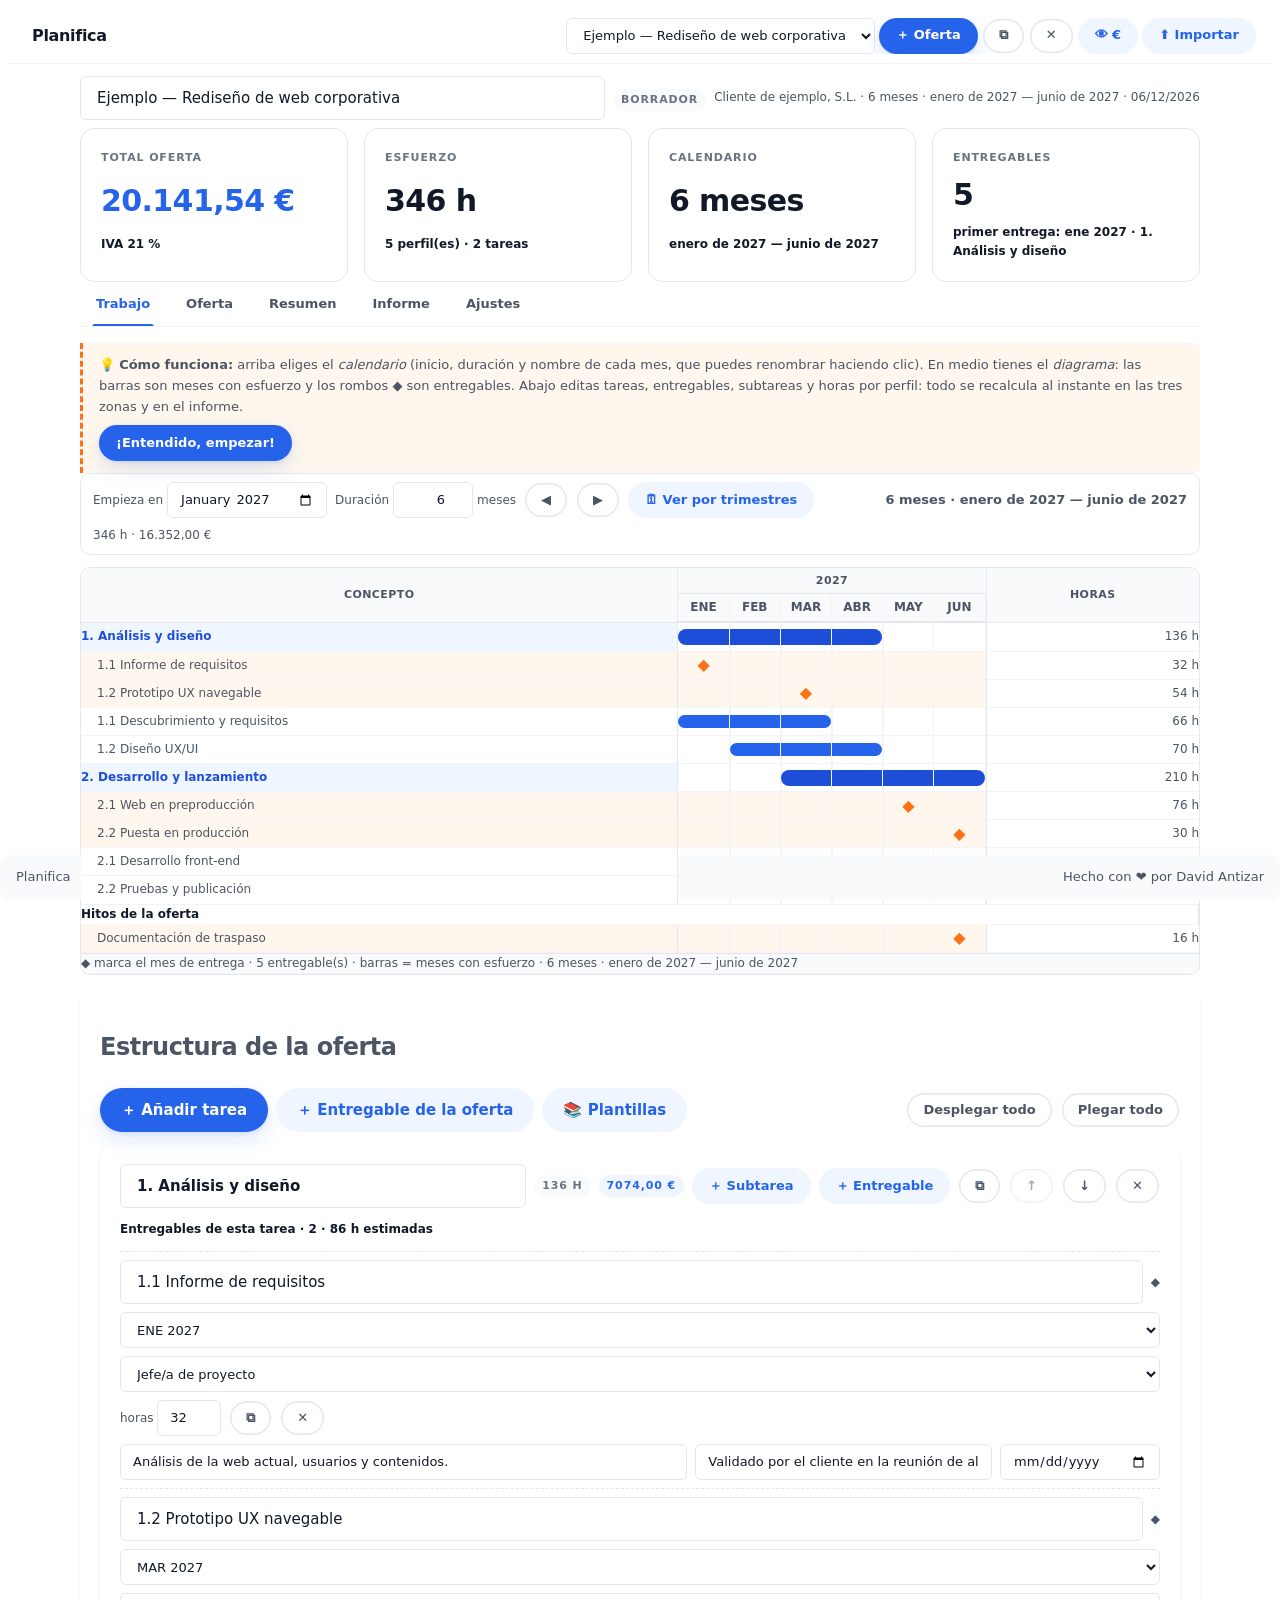
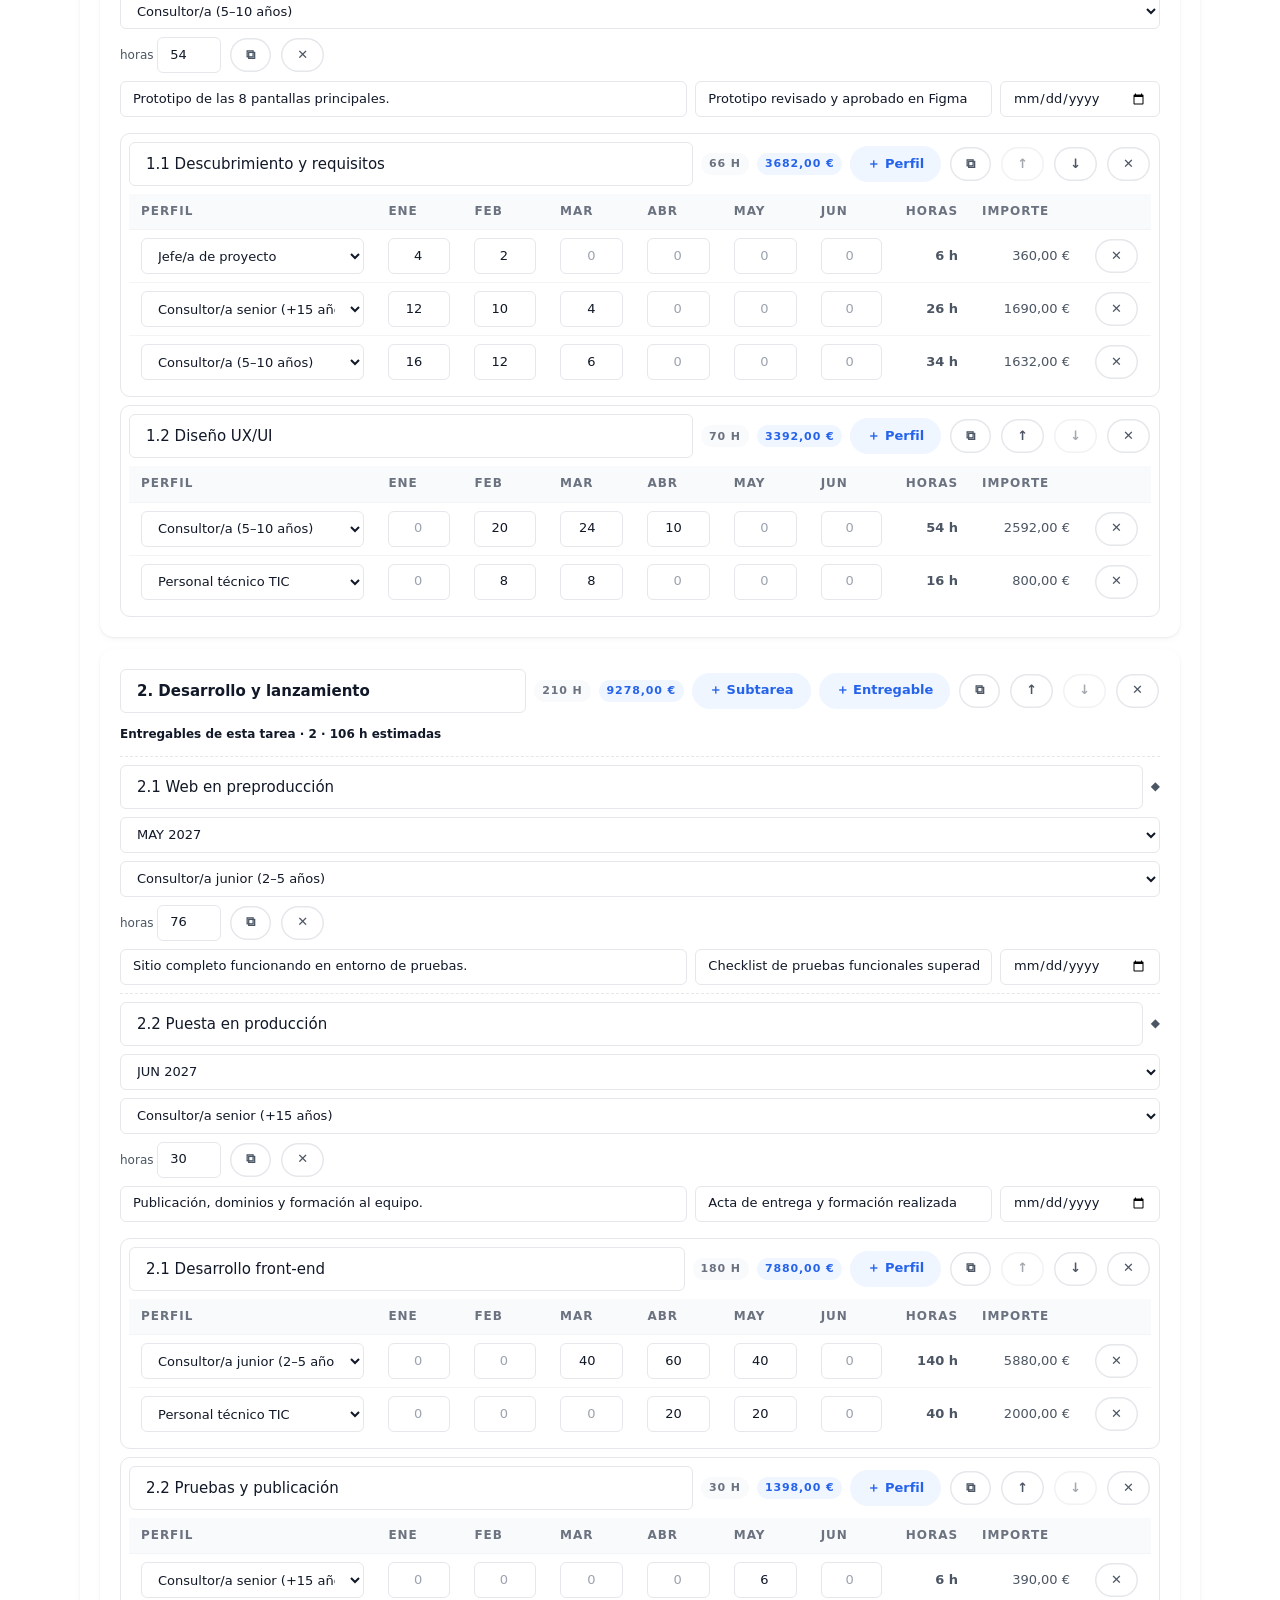
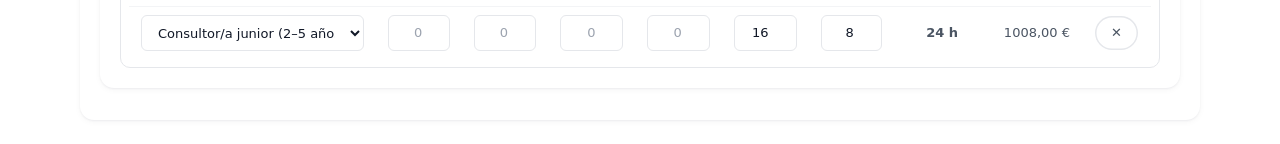
==== docs/index.html @ 35351b7c "El aviso de datos antiguos anade 'empezar de cero con el ejemplo' y el boton de importar pasa a llev" ====
<!DOCTYPE html>
<html lang="es" data-nz-theme="light">
<head>
<meta charset="utf-8">
<meta name="viewport" content="width=device-width, initial-scale=1">
<title>Planifica — Ofertas y planificación</title>
<!-- Aurora 7 v7.2.0 — packs incrustados por tools/compilar.py. App autocontenida: sin CDN, sin servidor. -->
<style>
/* ====== Aurora 7 v7.2.0 incrustado (10 packs) ====== */
/* ====== Aurora 7 v7.2.0: tokens.css ====== */
/* ============================================================
   AURORA 7 — tokens.css
   Design System Ntizar · Fuente única de verdad de tokens
   Reglas: cero gradientes, cero glass, cero IA-slop.
   Azul #2563eb primario · Naranja #f97316 acento (nunca fundidos).
   Mobile-first · Sombras multicapa sutiles · Light + Dark.
   Hecho con ❤️ por David Antizar
   ============================================================ */

:root {
  /* ---- 1. COLOR · Azul (primario) ---- */
  --nz-blue-50:  #eff6ff;
  --nz-blue-100: #dbeafe;
  --nz-blue-200: #bfdbfe;
  --nz-blue-300: #93c5fd;
  --nz-blue-400: #60a5fa;
  --nz-blue-500: #3b82f6;
  --nz-blue-600: #2563eb;   /* brand principal */
  --nz-blue-700: #1d4ed8;
  --nz-blue-800: #1e40af;
  --nz-blue-900: #1e3a8a;

  /* ---- 2. COLOR · Naranja (acento, secundario) ---- */
  --nz-orange-50:  #fff7ed;
  --nz-orange-100: #ffedd5;
  --nz-orange-200: #fed7aa;
  --nz-orange-300: #fdba74;
  --nz-orange-400: #fb923c;
  --nz-orange-500: #f97316;  /* acento principal */
  --nz-orange-600: #ea580c;
  --nz-orange-700: #c2410c;

  /* ---- 3. COLOR · Semánticos ---- */
  --nz-green-50:  #f0fdf4;
  --nz-green-100: #dcfce7;
  --nz-green-500: #22c55e;
  --nz-green-600: #16a34a;
  --nz-green-700: #15803d;
  --nz-red-50:  #fef2f2;
  --nz-red-100: #fee2e2;
  --nz-red-500: #ef4444;
  --nz-red-600: #dc2626;
  --nz-red-700: #b91c1c;
  --nz-amber-50:  #fffbeb;
  --nz-amber-100: #fef3c7;
  --nz-amber-500: #f59e0b;
  --nz-amber-600: #d97706;
  --nz-amber-700: #b45309;

  /* ---- 4. COLOR · Neutros ---- */
  --nz-gray-0:   #ffffff;
  --nz-gray-50:  #f9fafb;
  --nz-gray-100: #f3f4f6;
  --nz-gray-200: #e5e7eb;
  --nz-gray-300: #d1d5db;
  --nz-gray-400: #9ca3af;
  --nz-gray-500: #6b7280;
  --nz-gray-600: #4b5563;
  --nz-gray-700: #374151;
  --nz-gray-800: #1f2937;
  --nz-gray-900: #111827;
  --nz-gray-950: #030712;

  /* ---- 5. TOKENS TEMÁTICOS (light por defecto) ---- */
  --nz-bg:          var(--nz-gray-0);
  --nz-bg-soft:     var(--nz-gray-50);
  --nz-bg-inset:    var(--nz-gray-100);
  --nz-surface:     var(--nz-gray-0);
  --nz-surface-2:   var(--nz-gray-50);
  --nz-border:      var(--nz-gray-200);
  --nz-border-soft: var(--nz-gray-100);
  --nz-border-strong: var(--nz-gray-300);
  --nz-text:        var(--nz-gray-900);
  --nz-text-soft:   var(--nz-gray-600);
  --nz-text-mute:   var(--nz-gray-500);
  --nz-text-faint:  var(--nz-gray-400);
  --nz-text-invert: var(--nz-gray-0);
  --nz-brand:       var(--nz-blue-600);
  --nz-brand-strong: var(--nz-blue-700);
  --nz-brand-soft:  var(--nz-blue-50);
  --nz-brand-tint:  var(--nz-blue-100);
  --nz-accent:      var(--nz-orange-500);
  --nz-accent-strong: var(--nz-orange-600);
  --nz-accent-soft: var(--nz-orange-50);
  --nz-accent-tint: var(--nz-orange-100);
  --nz-success:     var(--nz-green-600);
  --nz-success-soft: var(--nz-green-50);
  --nz-success-tint: var(--nz-green-100);
  --nz-danger:      var(--nz-red-600);
  --nz-danger-soft: var(--nz-red-50);
  --nz-danger-tint: var(--nz-red-100);
  --nz-warning:     var(--nz-amber-600);
  --nz-warning-soft: var(--nz-amber-50);
  --nz-warning-tint: var(--nz-amber-100);
  --nz-info:        var(--nz-blue-600);
  --nz-info-soft:   var(--nz-blue-50);
  --nz-info-tint:   var(--nz-blue-100);
  --nz-overlay:     rgba(17, 24, 39, 0.48);

  /* ---- 6. TIPOGRAFÍA ---- */
  --nz-font: system-ui, -apple-system, "Segoe UI", Roboto, "Helvetica Neue", Arial, sans-serif;
  --nz-font-mono: ui-monospace, "Cascadia Code", "SF Mono", Consolas, monospace;
  /* Escala fluida mobile-first (clamp: móvil → escritorio) */
  --nz-text-2xs: 0.6875rem;                       /* 11px */
  --nz-text-xs:  0.75rem;                         /* 12px */
  --nz-text-sm:  0.8125rem;                       /* 13px */
  --nz-text-base: 0.9375rem;                      /* 15px */
  --nz-text-md:  1rem;                            /* 16px */
  --nz-text-lg:  1.125rem;                        /* 18px */
  --nz-text-xl:  clamp(1.25rem, 1.1rem + 0.6vw, 1.5rem);
  --nz-text-2xl: clamp(1.5rem, 1.25rem + 1vw, 1.875rem);
  --nz-text-3xl: clamp(1.875rem, 1.4rem + 1.8vw, 2.5rem);
  --nz-text-4xl: clamp(2.25rem, 1.6rem + 2.8vw, 3.25rem);
  --nz-leading-tight: 1.2;
  --nz-leading-snug: 1.375;
  --nz-leading-normal: 1.6;
  --nz-tracking-tight: -0.02em;
  --nz-tracking-caps: 0.08em;

  /* ---- 7. ESPACIO (escala 4px) ---- */
  --nz-space-0: 0;
  --nz-space-1: 0.25rem;   /* 4 */
  --nz-space-2: 0.5rem;    /* 8 */
  --nz-space-3: 0.75rem;   /* 12 */
  --nz-space-4: 1rem;      /* 16 */
  --nz-space-5: 1.25rem;   /* 20 */
  --nz-space-6: 1.5rem;    /* 24 */
  --nz-space-7: 1.75rem;   /* 28 */
  --nz-space-8: 2rem;      /* 32 */
  --nz-space-9: 2.25rem;   /* 36 */
  --nz-space-10: 2.5rem;   /* 40 */
  --nz-space-12: 3rem;     /* 48 */
  --nz-space-16: 4rem;     /* 64 */
  --nz-space-20: 5rem;     /* 80 */
  --nz-gutter: var(--nz-space-4);                    /* gutter móvil */
  --nz-container-max: 72rem;                         /* 1152px */
  --nz-container-narrow: 44rem;                      /* 704px, prose */

  /* ---- 8. RADIOS Y BORDES ---- */
  --nz-radius-xs: 4px;
  --nz-radius-sm: 6px;
  --nz-radius-md: 10px;
  --nz-radius-lg: 14px;
  --nz-radius-xl: 20px;
  --nz-radius-full: 999px;
  --nz-border-w: 1px;
  --nz-border-w-strong: 1.5px;

  /* ---- 9. SOMBRAS (multicapa sutiles, sin bordes duros) ---- */
  --nz-shadow-xs: 0 1px 2px rgba(17, 24, 39, 0.05);
  --nz-shadow-sm: 0 1px 2px rgba(17, 24, 39, 0.05), 0 2px 6px rgba(17, 24, 39, 0.04);
  --nz-shadow-md: 0 2px 4px rgba(17, 24, 39, 0.04), 0 6px 16px rgba(17, 24, 39, 0.07);
  --nz-shadow-lg: 0 4px 8px rgba(17, 24, 39, 0.04), 0 14px 32px rgba(17, 24, 39, 0.10);
  --nz-shadow-xl: 0 8px 16px rgba(17, 24, 39, 0.06), 0 24px 56px rgba(17, 24, 39, 0.14);
  --nz-shadow-brand: 0 2px 4px rgba(37, 99, 235, 0.10), 0 8px 20px rgba(37, 99, 235, 0.14);
  --nz-shadow-accent: 0 2px 4px rgba(249, 115, 22, 0.10), 0 8px 20px rgba(249, 115, 22, 0.14);

  /* ---- 10. Z-INDEX ---- */
  --nz-z-base: 0;
  --nz-z-raised: 10;
  --nz-z-sticky: 100;
  --nz-z-header: 200;
  --nz-z-drawer: 300;
  --nz-z-modal: 400;
  --nz-z-popover: 500;
  --nz-z-toast: 600;
  --nz-z-tooltip: 700;

  /* ---- 11. MOVIMIENTO (ui-animation-taste) ---- */
  --nz-dur-fast: 120ms;
  --nz-dur-base: 180ms;
  --nz-dur-slow: 260ms;
  --nz-ease-out: cubic-bezier(0.16, 1, 0.3, 1);   /* expo-out: entradas */
  --nz-ease-in:  cubic-bezier(0.7, 0, 0.84, 0);   /* salidas, más cortas */
  --nz-ease-soft: cubic-bezier(0.33, 1, 0.68, 1);

  /* ---- 12. FOCUS ---- */
  --nz-focus-ring: 0 0 0 3px var(--nz-blue-200);
  --nz-focus-ring-accent: 0 0 0 3px var(--nz-orange-200);
}

/* ---- TEMA OSCURO (opt-in vía data-nz-theme="dark") ---- */
[data-nz-theme="dark"] {
  --nz-bg:          #0b1220;
  --nz-bg-soft:     #0f172a;
  --nz-bg-inset:    #1e293b;
  --nz-surface:     #101a2e;
  --nz-surface-2:   #16223a;
  --nz-border:      #24334d;
  --nz-border-soft: #1c2940;
  --nz-border-strong: #33456a;
  --nz-text:        #f1f5f9;
  --nz-text-soft:   #a9b8cd;
  --nz-text-mute:   #7d8fa9;
  --nz-text-faint:  #5b6b85;
  --nz-text-invert: #0b1220;
  --nz-brand:       #4f8ef7;
  --nz-brand-strong: #6ba3ff;
  --nz-brand-soft:  rgba(79, 142, 247, 0.12);
  --nz-brand-tint:  rgba(79, 142, 247, 0.22);
  --nz-accent:      #fb923c;
  --nz-accent-strong: #fdba74;
  --nz-accent-soft: rgba(251, 146, 60, 0.12);
  --nz-accent-tint: rgba(251, 146, 60, 0.22);
  --nz-success:     #4ade80;
  --nz-success-soft: rgba(34, 197, 94, 0.14);
  --nz-success-tint: rgba(34, 197, 94, 0.24);
  --nz-danger:      #f87171;
  --nz-danger-soft: rgba(239, 68, 68, 0.14);
  --nz-danger-tint: rgba(239, 68, 68, 0.24);
  --nz-warning:     #fbbf24;
  --nz-warning-soft: rgba(245, 158, 11, 0.14);
  --nz-warning-tint: rgba(245, 158, 11, 0.24);
  --nz-info:        #4f8ef7;
  --nz-info-soft:   rgba(79, 142, 247, 0.12);
  --nz-info-tint:   rgba(79, 142, 247, 0.22);
  --nz-overlay:     rgba(3, 7, 18, 0.62);
  --nz-shadow-xs: 0 1px 2px rgba(0, 0, 0, 0.35);
  --nz-shadow-sm: 0 1px 2px rgba(0, 0, 0, 0.35), 0 2px 6px rgba(0, 0, 0, 0.30);
  --nz-shadow-md: 0 2px 4px rgba(0, 0, 0, 0.30), 0 6px 16px rgba(0, 0, 0, 0.38);
  --nz-shadow-lg: 0 4px 8px rgba(0, 0, 0, 0.30), 0 14px 32px rgba(0, 0, 0, 0.45);
  --nz-shadow-xl: 0 8px 16px rgba(0, 0, 0, 0.35), 0 24px 56px rgba(0, 0, 0, 0.55);
  --nz-shadow-brand: 0 2px 4px rgba(0, 0, 0, 0.30), 0 8px 20px rgba(79, 142, 247, 0.20);
  --nz-shadow-accent: 0 2px 4px rgba(0, 0, 0, 0.30), 0 8px 20px rgba(251, 146, 60, 0.20);
  --nz-focus-ring: 0 0 0 3px rgba(79, 142, 247, 0.45);
  --nz-focus-ring-accent: 0 0 0 3px rgba(251, 146, 60, 0.45);
}

/* ---- Base compartida ---- */
.nz, [data-nz-theme] {
  font-family: var(--nz-font);
  color: var(--nz-text);
  background: var(--nz-bg);
  line-height: var(--nz-leading-normal);
  font-size: var(--nz-text-md);
  -webkit-font-smoothing: antialiased;
  text-rendering: optimizeLegibility;
}

.nz *, [data-nz-theme] * { box-sizing: border-box; }

.nz :focus-visible, [data-nz-theme] :focus-visible {
  outline: none;
  box-shadow: var(--nz-focus-ring);
  border-radius: var(--nz-radius-sm);
}

/* Movimiento reducido: congelar, no ralentizar */
@media (prefers-reduced-motion: reduce) {
  .nz *, [data-nz-theme] * {
    animation-duration: 0.01ms !important;
    animation-iteration-count: 1 !important;
    transition-duration: 0.01ms !important;
  }
}

/* ---- Breakpoints oficiales (mobile-first, usar min-width):
   base  ≤ 639px   1 columna
   sm    ≥ 640px   2 columnas
   md    ≥ 960px   3 columnas / sidebar
   lg    ≥ 1200px  layout completo
---- */

/* ====== Aurora 7 v7.2.0: packs/p1-layout.css ====== */
/* ============================================================
   AURORA 7 — p1-layout.css · Categoría 1 · Layout y estructura (167 objetos)
   Contenedores, rejillas, spans, pilas, landmarks, sticky, bleed,
   regiones de página y helpers de flujo. Demostrado en specs/01.json (48 demos).
   Mobile-first (base 1 columna → 640 → 960 → 1200). Todo con tokens.
   Cero gradientes, cero glass. Táctil 44px. Hecho con ❤️ por David Antizar
   ============================================================ */

/* ---- 01 Viewport / contenedor raíz ---- */
.nz-root { min-height: 100dvh; display: flex; flex-direction: column; }

/* ---- 02 Contenedor de página ---- */
.nz-container { width: 100%; max-width: var(--nz-container-max); margin-inline: auto; padding-inline: var(--nz-gutter); }
.nz-container--fluid { max-width: none; }
.nz-container--fixed { max-width: 60rem; }
.nz-container--wide { max-width: 84rem; }
.nz-container--narrow { max-width: var(--nz-container-narrow); }

/* ---- 03 Grid de 12 columnas ---- */
.nz-grid-12 { display: grid; grid-template-columns: repeat(4, 1fr); gap: var(--nz-space-4); }

/* ---- 04 Grid CSS auto-fit ---- */
.nz-grid-auto { display: grid; grid-template-columns: repeat(auto-fit, minmax(240px, 1fr)); gap: var(--nz-space-4); }

/* ---- 05 Spans de rejilla (1..12) — escalan con el número de columnas ---- */
.nz-span-1 { grid-column: span 1; } .nz-span-2 { grid-column: span 2; } .nz-span-3 { grid-column: span 3; } .nz-span-4 { grid-column: span 4; }
.nz-span-5, .nz-span-6, .nz-span-7, .nz-span-8, .nz-span-9, .nz-span-10, .nz-span-11, .nz-span-12 { grid-column: span 4; }
@media (min-width: 640px) {
  .nz-span-5 { grid-column: span 5; } .nz-span-6 { grid-column: span 6; } .nz-span-7 { grid-column: span 7; } .nz-span-8 { grid-column: span 8; }
  .nz-span-9, .nz-span-10, .nz-span-11, .nz-span-12 { grid-column: span 8; }
}
@media (min-width: 960px) {
  .nz-span-5 { grid-column: span 5; } .nz-span-6 { grid-column: span 6; } .nz-span-7 { grid-column: span 7; } .nz-span-8 { grid-column: span 8; }
  .nz-span-9 { grid-column: span 9; } .nz-span-10 { grid-column: span 10; } .nz-span-11 { grid-column: span 11; } .nz-span-12 { grid-column: span 12; }
}

/* ---- 06 Sistema de filas (con columnas por breakpoint) ---- */
.nz-row { display: flex; flex-wrap: wrap; gap: var(--nz-space-4); }
.nz-row > * { flex: 1 1 100%; min-width: 0; }
.nz-row--compact { gap: var(--nz-space-2); }
.nz-row--spacious { gap: var(--nz-space-6); }
.nz-row--2 > * { flex: 1 1 100%; }
.nz-row--3 > * { flex: 1 1 100%; }
.nz-row--4 > * { flex: 1 1 100%; }
@media (min-width: 640px) {
  .nz-row > * { flex: 1 1 calc(50% - var(--nz-space-4)); }
  .nz-row--2 > * { flex: 1 1 calc(50% - var(--nz-space-2)); }
  .nz-row--3 > * { flex: 1 1 calc(50% - var(--nz-space-4)); }
  .nz-row--4 > * { flex: 1 1 calc(50% - var(--nz-space-4)); }
}
@media (min-width: 960px) {
  .nz-row--3 > * { flex: 1 1 calc(33.333% - var(--nz-space-4)); }
  .nz-row--4 > * { flex: 1 1 calc(25% - var(--nz-space-3)); }
}

/* ---- 07 Sistema de columnas ---- */
.nz-col { display: flex; flex-direction: column; gap: var(--nz-space-4); min-width: 0; }

/* ---- 08 Stack vertical ---- */
.nz-stack { display: flex; flex-direction: column; gap: var(--nz-space-4); }
.nz-stack--2xs { gap: var(--nz-space-0); } .nz-stack--xs { gap: var(--nz-space-1); }
.nz-stack--sm { gap: var(--nz-space-2); }
.nz-stack--lg { gap: var(--nz-space-6); } .nz-stack--xl { gap: var(--nz-space-8); }

/* ---- 09 Stack horizontal (reparto y alineación) ---- */
.nz-hstack { display: flex; align-items: center; gap: var(--nz-space-3); flex-wrap: wrap; }
.nz-hstack--compact { gap: var(--nz-space-2); }
.nz-hstack--spacious { gap: var(--nz-space-6); }
.nz-hstack--center { justify-content: center; }
.nz-hstack--between { justify-content: space-between; }
.nz-hstack--end { justify-content: flex-end; }
.nz-hstack--nowrap { flex-wrap: nowrap; }
.nz-hstack--top { align-items: flex-start; }
.nz-hstack--bottom { align-items: flex-end; }

/* ---- 10 Cluster / grupo de ítems ---- */
.nz-cluster { display: flex; flex-wrap: wrap; align-items: center; justify-content: flex-start; gap: var(--nz-space-2) var(--nz-space-3); }
.nz-cluster--compact { gap: var(--nz-space-1) var(--nz-space-2); }
.nz-cluster--spacious { gap: var(--nz-space-4) var(--nz-space-6); }
.nz-cluster--center { justify-content: center; }
.nz-cluster--between { justify-content: space-between; }
.nz-cluster--end { justify-content: flex-end; }
.nz-cluster--nowrap { flex-wrap: nowrap; overflow-x: auto; }

/* ---- 11 Split layout (repartos) ---- */
.nz-split { display: grid; gap: var(--nz-space-6); grid-template-columns: 1fr; }
.nz-split--2-1 { grid-template-columns: 1fr; }
.nz-split--3-2 { grid-template-columns: 1fr; }
.nz-split--40-60 { grid-template-columns: 1fr; }
.nz-split--60-40 { grid-template-columns: 1fr; }
@media (min-width: 640px) { .nz-split--40-60 { grid-template-columns: 4fr 6fr; } .nz-split--60-40 { grid-template-columns: 6fr 4fr; } }
@media (min-width: 960px) {
  .nz-split { grid-template-columns: 1fr 1fr; align-items: start; }
  .nz-split--2-1 { grid-template-columns: 2fr 1fr; }
  .nz-split--3-2 { grid-template-columns: 3fr 2fr; }
  .nz-split--40-60 { grid-template-columns: 4fr 6fr; }
  .nz-split--60-40 { grid-template-columns: 6fr 4fr; }
}

/* ---- 12 Sidebar + contenido ---- */
.nz-with-sidebar { display: grid; gap: var(--nz-space-6); grid-template-columns: 1fr; }
.nz-with-sidebar > * { min-width: 0; }
.nz-with-sidebar--right { grid-template-columns: 1fr; }
.nz-with-sidebar--wide { grid-template-columns: 1fr; }
@media (min-width: 960px) {
  .nz-with-sidebar { grid-template-columns: 15rem minmax(0, 1fr); }
  .nz-with-sidebar--right { grid-template-columns: minmax(0, 1fr) 15rem; }
  .nz-with-sidebar--wide { grid-template-columns: 20rem minmax(0, 1fr); }
  .nz-with-sidebar--right > :last-child { grid-column: 1; grid-row: 1; }
  .nz-with-sidebar--right > :first-child { grid-column: 2; grid-row: 1; }
}

/* ---- 13 Layout de tres columnas ---- */
.nz-thirds { display: grid; gap: var(--nz-space-4); grid-template-columns: 1fr; }
.nz-thirds--compact { gap: var(--nz-space-2); }
.nz-thirds--spacious { gap: var(--nz-space-6); }
@media (min-width: 640px) { .nz-thirds { grid-template-columns: repeat(2, 1fr); } }
@media (min-width: 960px) { .nz-thirds { grid-template-columns: repeat(3, 1fr); } }

/* ---- 14 Header / cabecera ---- */
.nz-header { display: flex; align-items: center; justify-content: space-between; gap: var(--nz-space-3); padding: var(--nz-space-3) var(--nz-gutter); background: var(--nz-surface); border-bottom: var(--nz-border-w) solid var(--nz-border-soft); }
.nz-header--compact { padding-block: var(--nz-space-1); min-height: 44px; }
.nz-header--tall { padding-block: var(--nz-space-6); }
.nz-header--bordered { border-bottom: var(--nz-border-w-strong) solid var(--nz-border-strong); }

/* ---- 15 Main / contenido principal ---- */
.nz-main { flex: 1 0 auto; padding-block: var(--nz-space-6); }
.nz-main--flush { padding-block: 0; }
.nz-main--narrow { max-width: var(--nz-container-narrow); margin-inline: auto; }
.nz-main--wide { max-width: var(--nz-container-max); margin-inline: auto; }

/* ---- 16 Footer ---- */
.nz-footer { padding: var(--nz-space-8) var(--nz-gutter); background: var(--nz-bg-soft); border-top: var(--nz-border-w) solid var(--nz-border-soft); color: var(--nz-text-soft); font-size: var(--nz-text-sm); }
.nz-footer--compact { padding-block: var(--nz-space-3); }
.nz-footer--brand { background: var(--nz-brand-soft); color: var(--nz-text); border-top-color: var(--nz-brand-tint); }

/* ---- 17 Landmarks ---- */
.nz-nav-landmark { display: block; }
.nz-aside { display: block; }
.nz-section { padding-block: var(--nz-space-10); }
.nz-section--compact { padding-block: var(--nz-space-4); }
.nz-section--spacious { padding-block: var(--nz-space-16); }
.nz-section--bordered { border-block: var(--nz-border-w) solid var(--nz-border-soft); }
.nz-article { background: var(--nz-surface); border-radius: var(--nz-radius-lg); padding: var(--nz-space-5); box-shadow: var(--nz-shadow-sm); }
.nz-article--flush { padding: 0; }
.nz-article--bordered { border: var(--nz-border-w) solid var(--nz-border-soft); box-shadow: none; }
.nz-article--interactive { cursor: pointer; transition: transform var(--nz-dur-base) var(--nz-ease-out), box-shadow var(--nz-dur-base) var(--nz-ease-out); }
.nz-article--interactive:hover { transform: translateY(-3px); box-shadow: var(--nz-shadow-lg); }

/* ---- 18 App shell con filas auto/1fr/auto ---- */
.nz-appshell { display: grid; grid-template-rows: auto 1fr auto; min-height: 100dvh; }

/* ---- 19 Sticky de página ---- */
.nz-header--sticky { position: sticky; top: 0; z-index: var(--nz-z-header); }
.nz-footer--sticky { position: sticky; bottom: 0; z-index: var(--nz-z-header); }
.nz-sidebar--sticky { position: sticky; top: var(--nz-space-6); align-self: start; max-height: calc(100dvh - var(--nz-space-12)); overflow-y: auto; }
.nz-sticky-top { position: sticky; top: 0; z-index: var(--nz-z-sticky); }
.nz-sticky-bottom { position: sticky; bottom: 0; z-index: var(--nz-z-sticky); }

/* ---- 20 Spacer ---- */
.nz-spacer { flex: 1 1 auto; }
.nz-spacer--fixed { height: var(--nz-space-8); flex: none; }
.nz-spacer--sm { height: var(--nz-space-4); flex: none; }
.nz-spacer--lg { height: var(--nz-space-12); flex: none; }

/* ---- 21 Divisores ---- */
.nz-divider { border: 0; border-top: var(--nz-border-w) solid var(--nz-border); margin: var(--nz-space-4) 0; }
.nz-divider--v { align-self: stretch; width: 1px; border: 0; border-left: var(--nz-border-w) solid var(--nz-border); margin: 0; background: none; }
.nz-divider--dashed { border-top-style: dashed; }
.nz-divider--dotted { border-top-style: dotted; }
.nz-divider--label { display: flex; align-items: center; gap: var(--nz-space-3); border: 0; color: var(--nz-text-mute); font-size: var(--nz-text-2xs); font-weight: 700; letter-spacing: var(--nz-tracking-caps); text-transform: uppercase; }
.nz-divider--label::before, .nz-divider--label::after { content: ""; flex: 1 1 auto; height: 1px; background: var(--nz-border); }

/* ---- 22 Bleed / contenido a borde ---- */
.nz-bleed { margin-inline: calc(var(--nz-gutter) * -1); }
.nz-bleed--left { margin-inline-start: calc(var(--nz-gutter) * -1); margin-inline-end: 0; }
.nz-bleed--right { margin-inline-start: 0; margin-inline-end: calc(var(--nz-gutter) * -1); }
.nz-bleed--full { width: 100vw; max-width: 100vw; margin-inline: calc(50% - 50vw); }

/* ---- 23 Aspect-ratio box ---- */
.nz-aspect { position: relative; }
.nz-aspect > * { position: absolute; inset: 0; width: 100%; height: 100%; object-fit: cover; }
.nz-aspect--1x1 { aspect-ratio: 1 / 1; } .nz-aspect--4x3 { aspect-ratio: 4 / 3; }
.nz-aspect--3x4 { aspect-ratio: 3 / 4; } .nz-aspect--16x9 { aspect-ratio: 16 / 9; }
.nz-aspect--9x16 { aspect-ratio: 9 / 16; } .nz-aspect--21x9 { aspect-ratio: 21 / 9; }
.nz-aspect--2x1 { aspect-ratio: 2 / 1; }

/* ---- 24 Masonry ---- */
.nz-masonry { columns: 1; column-gap: var(--nz-space-4); }
.nz-masonry > * { break-inside: avoid; margin-bottom: var(--nz-space-4); }
.nz-masonry--2 { columns: 1; }
.nz-masonry--4 { columns: 1; }
@media (min-width: 640px) { .nz-masonry { columns: 2; } .nz-masonry--2 { columns: 2; } .nz-masonry--4 { columns: 2; } }
@media (min-width: 960px) { .nz-masonry { columns: 3; } .nz-masonry--4 { columns: 4; } }

/* ---- 25 Bento grid ---- */
.nz-bento { display: grid; gap: var(--nz-space-4); grid-template-columns: repeat(2, 1fr); }
.nz-bento > .nz-bento__wide { grid-column: span 2; }
.nz-bento > .nz-bento__tall { grid-row: span 2; }
@media (min-width: 960px) { .nz-bento { grid-template-columns: repeat(4, 1fr); } .nz-bento > .nz-bento__wide { grid-column: span 2; } }

/* ---- 26 Dashboard grid ---- */
.nz-dash-grid { display: grid; gap: var(--nz-space-4); grid-template-columns: 1fr; }
.nz-dash-grid--2 { grid-template-columns: 1fr; }
.nz-dash-grid--4 { grid-template-columns: 1fr; }
.nz-dash-grid--sidebar { grid-template-columns: 1fr; }
@media (min-width: 640px) {
  .nz-dash-grid--2 { grid-template-columns: repeat(2, 1fr); }
  .nz-dash-grid--4 { grid-template-columns: repeat(2, 1fr); }
}
@media (min-width: 960px) {
  .nz-dash-grid { grid-template-columns: repeat(3, 1fr); }
  .nz-dash-grid--4 { grid-template-columns: repeat(4, 1fr); }
  .nz-dash-grid--sidebar { grid-template-columns: 18rem minmax(0, 1fr); }
}

/* ---- 27 Holy grail layout ---- */
.nz-holy { display: grid; min-height: 100dvh; gap: var(--nz-space-4); grid-template-areas: "header" "main" "footer"; grid-template-rows: auto 1fr auto; }
.nz-holy__header { grid-area: header; } .nz-holy__main { grid-area: main; } .nz-holy__footer { grid-area: footer; }
@media (min-width: 960px) {
  .nz-holy { grid-template-areas: "nav header aside" "nav main aside" "nav footer footer"; grid-template-columns: 14rem minmax(0, 1fr) 12rem; }
  .nz-holy__nav { grid-area: nav; } .nz-holy__aside { grid-area: aside; }
  .nz-holy--aside-left { grid-template-areas: "aside header nav" "aside main nav" "aside footer nav"; grid-template-columns: 12rem minmax(0, 1fr) 14rem; }
}

/* ---- 28 Split pane redimensionable ---- */
.nz-splitpane { display: grid; grid-template-columns: 1fr; min-height: 12rem; }
.nz-splitpane__panel { min-width: 0; min-height: 0; overflow: auto; }
@media (min-width: 960px) {
  .nz-splitpane { grid-template-columns: minmax(10rem, 30%) 6px 1fr; }
  .nz-splitpane__grip { cursor: col-resize; background: var(--nz-border-soft); border-radius: var(--nz-radius-full); }
  .nz-splitpane__grip:hover { background: var(--nz-brand-tint); }
  .nz-splitpane--vertical { grid-template-columns: 1fr; grid-template-rows: minmax(0, 1fr) 6px minmax(0, 1fr); }
  .nz-splitpane--vertical .nz-splitpane__grip { cursor: row-resize; }
}

/* ---- 29 Panel colapsable ---- */
.nz-collapsible[hidden] { display: none; }
.nz-collapsible { padding: var(--nz-space-4); background: var(--nz-surface-2); border-radius: var(--nz-radius-md); }

/* ---- 30 Drawer layout ---- */
.nz-drawer-layout { display: grid; grid-template-columns: 1fr; min-height: 100dvh; }
@media (min-width: 960px) {
  .nz-drawer-layout { grid-template-columns: 16rem 1fr; }
  .nz-drawer-layout__drawer { position: sticky; top: 0; height: 100dvh; }
  .nz-drawer-layout--right { grid-template-columns: minmax(0, 1fr) 16rem; }
  .nz-drawer-layout--right .nz-drawer-layout__drawer { grid-column: 2; grid-row: 1; }
}

/* ---- 31 Overlay scrim ---- */
.nz-scrim { position: fixed; inset: 0; background: var(--nz-overlay); z-index: var(--nz-z-drawer); opacity: 0; transition: opacity var(--nz-dur-base) var(--nz-ease-out); pointer-events: none; }
.nz-scrim.is-open { opacity: 1; pointer-events: auto; }
.nz-scrim--soft.is-open { opacity: .4; }
.nz-scrim--strong.is-open { opacity: .9; }

/* ---- 32 Flujo: overflow con scroll ---- */
.nz-overflow-x { overflow-x: auto; overscroll-behavior-x: contain; }
.nz-overflow-y { overflow-y: auto; overscroll-behavior-y: contain; }

/* ---- 33 Centrado de caja ---- */
.nz-center-xy { display: flex; align-items: center; justify-content: center; }
.nz-center-x { display: flex; justify-content: center; }
.nz-center-y { display: flex; align-items: center; }

/* ---- 34 Visibilidad por dispositivo ----
   Estos cuatro helpers llevan [class] a propósito: sube la especificidad a (0,2,0)
   para ganar a cualquier componente que fije su propio display — p. ej.
   .nz-navbar__links { display: flex } en p2-navigation.css. Sin ese [class] la
   utilidad perdía (misma especificidad, ganaba el pack cargado después) y el
   menú móvil se veía roto en cualquier web que la usara. Mismo truco que
   .nz-print-hide, sin gastar un !important. */
.nz-hide-movil[class] { display: none; }
.nz-show-movil[class] { display: block; }
.nz-hide-escritorio[class] { display: block; }
.nz-show-escritorio[class] { display: none; }
@media (min-width: 640px) { .nz-hide-movil[class] { display: block; } .nz-show-movil[class] { display: none; } }
@media (min-width: 960px) { .nz-hide-escritorio[class] { display: none; } .nz-show-escritorio[class] { display: block; } }

/* ---- 35 Full-bleed hero ---- */
.nz-hero-bleed { position: relative; width: 100%; padding: var(--nz-space-12) var(--nz-gutter); background: var(--nz-bg-soft); }

/* ---- 36 Rutas anidadas ---- */
.nz-route { display: grid; gap: var(--nz-space-4); }
.nz-route__outlet { min-width: 0; padding: var(--nz-space-4); border: var(--nz-border-w) dashed var(--nz-border-strong); border-radius: var(--nz-radius-md); color: var(--nz-text-mute); font-size: var(--nz-text-sm); }

/* ---- 37 Slot / outlet de página ---- */
.nz-outlet { min-height: 12rem; display: flex; align-items: center; justify-content: center; color: var(--nz-text-faint); font-size: var(--nz-text-sm); background: var(--nz-bg-inset); border-radius: var(--nz-radius-lg); }
.nz-outlet--sm { min-height: 6rem; }
.nz-outlet--lg { min-height: 18rem; }

/* ---- 38 Región de anuncios ---- */
.nz-region-ad { display: flex; align-items: center; justify-content: center; min-height: 6rem; background: var(--nz-bg-inset); border-radius: var(--nz-radius-md); color: var(--nz-text-faint); font-size: var(--nz-text-xs); letter-spacing: var(--nz-tracking-caps); text-transform: uppercase; }
.nz-region-ad--inline { min-height: 0; padding: var(--nz-space-2); }
.nz-region-ad--sidebar { max-width: 10rem; min-height: 16rem; }

/* ---- 39 Región de cookies ---- */
.nz-region-cookies { position: fixed; bottom: 0; inset-inline: 0; z-index: var(--nz-z-toast); padding: var(--nz-space-4); background: var(--nz-surface); box-shadow: var(--nz-shadow-lg); }
.nz-region-cookies--compact { padding: var(--nz-space-2) var(--nz-space-3); font-size: var(--nz-text-xs); }
.nz-region-cookies--esquina { inset-inline: var(--nz-space-4) auto; bottom: var(--nz-space-4); max-width: 24rem; border-radius: var(--nz-radius-lg); }

/* ---- 40 Región de chat ---- */
.nz-region-chat { position: fixed; right: var(--nz-space-4); bottom: var(--nz-space-4); z-index: var(--nz-z-popover); }
.nz-region-chat--left { right: auto; left: var(--nz-space-4); }
.nz-region-chat--sm { padding: var(--nz-space-3); border-radius: var(--nz-radius-full); background: var(--nz-brand); color: var(--nz-text-invert); font-size: var(--nz-text-sm); font-weight: 700; box-shadow: var(--nz-shadow-brand); }

/* ---- 41 Región de toolbar ---- */
.nz-region-toolbar { display: flex; align-items: center; gap: var(--nz-space-2); padding: var(--nz-space-2) var(--nz-space-3); background: var(--nz-bg-soft); border-radius: var(--nz-radius-md); }
.nz-region-toolbar--sticky { position: sticky; top: 0; z-index: var(--nz-z-sticky); }
.nz-region-toolbar--flotante { position: fixed; left: 50%; bottom: var(--nz-space-6); transform: translateX(-50%); box-shadow: var(--nz-shadow-lg); }

/* ---- 42 Safe-area inset (móvil) ---- */
.nz-safe { padding-bottom: env(safe-area-inset-bottom, 0); }
.nz-safe-x { padding-inline: max(var(--nz-gutter), env(safe-area-inset-left, 0px)) max(var(--nz-gutter), env(safe-area-inset-right, 0px)); }

/* ---- 43 Print layout ---- */
@media print {
  /* Sin la marca de prioridad máxima: [class] sube la especificidad para ganar
     a los display:flex de los helpers de layout (.nz-hstack, .nz-row…) sin
     romper el manifiesto (0 usos de esa marca en todo el pack). */
  .nz-print-hide, .nz-print-hide[class] { display: none; }
  .nz-root, .nz-appshell { min-height: auto; }
  .nz, body { background: var(--nz-gray-0); color: var(--nz-gray-900); }
  .nz-article { box-shadow: none; border: var(--nz-border-w) solid var(--nz-border-strong); }
}

/* ---- 44 RTL layout ---- */
.nz-rtl { direction: rtl; text-align: right; }
.nz-rtl .nz-hstack, .nz-rtl .nz-cluster { flex-direction: row-reverse; }

/* ---- 45 Responsive de la rejilla base ---- */
@media (min-width: 640px) { .nz-grid-12 { grid-template-columns: repeat(8, 1fr); } }
@media (min-width: 960px) { .nz-grid-12 { grid-template-columns: repeat(12, 1fr); } }
@media (min-width: 1200px) { .nz-grid-12 { gap: var(--nz-space-5); } }


/* ============================================================
   Densidades y estados de layout (ampliado con léxico cerrado (tanda D)) */
.nz-appshell--compact { min-height: auto; }
.nz-appshell--spacious { gap: var(--nz-space-6); }
.nz-bento--compact { gap: var(--nz-space-2); }
.nz-bento--spacious { gap: var(--nz-space-6); }
.nz-grid-12--compact { gap: var(--nz-space-2); }
.nz-grid-12--spacious { gap: var(--nz-space-6); }
.nz-grid-auto--compact { gap: var(--nz-space-2); }
.nz-grid-auto--spacious { gap: var(--nz-space-6); }
.nz-hero-bleed--compact { padding: var(--nz-space-6) var(--nz-gutter); }
.nz-hero-bleed--spacious { padding: var(--nz-space-16) var(--nz-gutter); }
.nz-hero-bleed--brand { background: var(--nz-brand); color: var(--nz-text-invert); }
.nz-collapsible.is-open { border-left: var(--nz-border-w-strong) solid var(--nz-brand); }
.nz-route.is-active { border-left: var(--nz-border-w-strong) solid var(--nz-brand); padding-left: var(--nz-space-4); }

/* ====== Aurora 7 v7.2.0: packs/p2-navigation.css ====== */
/* ============================================================
   AURORA 7 — p2-navigation.css · Categoría 2 · Navegación (76 objetos)
   Navbar, menú, sidebar, tabs, breadcrumbs, paginación, TOC,
   dropdown, nav-footer y stepper. Demostrado en specs/02.json (34 demos).
   Mobile-first, táctil ≥44px, azul/naranja sin fundir, solo tokens.
   Cero gradientes, cero glass. Hecho con ❤️ por David Antizar
   ============================================================ */

/* ---- 01 Navbar superior ---- */
.nz-navbar { display: flex; align-items: center; gap: var(--nz-space-3); min-height: 56px; padding: 0 var(--nz-gutter); background: var(--nz-surface); border-bottom: var(--nz-border-w) solid var(--nz-border-soft); }
.nz-navbar__brand { display: flex; align-items: center; gap: var(--nz-space-2); font-weight: 800; letter-spacing: var(--nz-tracking-tight); color: var(--nz-text); }
.nz-navbar__brand i { width: 10px; height: 10px; border-radius: var(--nz-radius-full); background: var(--nz-brand); }
.nz-navbar__brand--lg { font-size: var(--nz-text-lg); }
.nz-navbar__links { display: flex; align-items: center; gap: var(--nz-space-1); margin-left: auto; overflow-x: auto; scrollbar-width: none; }
.nz-navbar__links::-webkit-scrollbar { display: none; }
.nz-navbar__link { min-height: 44px; display: inline-flex; align-items: center; padding: 0 var(--nz-space-3); border-radius: var(--nz-radius-full); color: var(--nz-text-soft); font-size: var(--nz-text-sm); font-weight: 600; text-decoration: none; }
.nz-navbar__link:hover { background: var(--nz-bg-inset); color: var(--nz-text); }
.nz-navbar__link[aria-current="page"] { background: var(--nz-brand); color: var(--nz-text-invert); }

/* ---- 02 Variantes de navbar ---- */
.nz-navbar--compact { min-height: 48px; padding-inline: var(--nz-space-3); }
.nz-navbar--bordered { border-bottom: var(--nz-border-w-strong) solid var(--nz-border-strong); }
.nz-navbar--transparent { background: transparent; border-bottom-color: transparent; }
.nz-navbar--brand { background: var(--nz-brand); border-bottom-color: var(--nz-brand-strong); }
.nz-navbar--brand .nz-navbar__brand { color: var(--nz-text-invert); }
.nz-navbar--brand .nz-navbar__brand i { background: var(--nz-accent); }
.nz-navbar--brand .nz-navbar__link { color: var(--nz-text-invert); }
.nz-navbar--brand .nz-navbar__link:hover { background: var(--nz-brand-strong); color: var(--nz-text-invert); }
.nz-navbar--brand .nz-navbar__link[aria-current="page"] { background: var(--nz-text-invert); color: var(--nz-brand); }

/* ---- 03 Menú plegable (hamburguesa, sin JS) ---- */
.nz-menu { position: relative; }
.nz-menu > input { position: absolute; opacity: 0; pointer-events: none; }
.nz-menu__btn { min-width: 44px; min-height: 44px; display: inline-flex; align-items: center; justify-content: center; border-radius: var(--nz-radius-full); border: 0; background: var(--nz-bg-inset); color: var(--nz-text); cursor: pointer; font-size: 1.25rem; }
.nz-menu__drop { position: absolute; right: 0; top: calc(100% + var(--nz-space-2)); min-width: 13rem; padding: var(--nz-space-2); border-radius: var(--nz-radius-lg); background: var(--nz-surface); box-shadow: var(--nz-shadow-lg); transform: translateY(-6px); opacity: 0; visibility: hidden; transition: transform var(--nz-dur-base) var(--nz-ease-out), opacity var(--nz-dur-base) var(--nz-ease-out), visibility var(--nz-dur-base); }
.nz-menu > input:checked ~ .nz-menu__drop { transform: none; opacity: 1; visibility: visible; }
.nz-menu__item { display: flex; align-items: center; gap: var(--nz-space-2); min-height: 44px; padding: 0 var(--nz-space-3); border-radius: var(--nz-radius-sm); color: var(--nz-text-soft); font-size: var(--nz-text-sm); text-decoration: none; }
.nz-menu__item:hover { background: var(--nz-bg-soft); color: var(--nz-text); }
.nz-menu__item[aria-current="page"] { color: var(--nz-brand); font-weight: 700; }
.nz-menu--right { margin-left: auto; }
.nz-menu__sep { height: 1px; margin: var(--nz-space-1) var(--nz-space-2); background: var(--nz-border-soft); }
.nz-menu__item--danger { color: var(--nz-danger); }
.nz-menu__item--danger:hover { background: var(--nz-danger-soft); color: var(--nz-danger); }
.nz-menu__item--disabled { color: var(--nz-text-faint); pointer-events: none; }

/* ---- 04 Sidebar de navegación ---- */
.nz-sidebar { display: flex; flex-direction: column; gap: var(--nz-space-2); padding: var(--nz-space-4); background: var(--nz-surface); border-radius: var(--nz-radius-lg); min-width: 13rem; }
.nz-sidebar__heading { font-size: var(--nz-text-2xs); font-weight: 800; letter-spacing: var(--nz-tracking-caps); text-transform: uppercase; color: var(--nz-text-faint); padding: var(--nz-space-2) var(--nz-space-3); }
.nz-sidebar__link { display: flex; align-items: center; gap: var(--nz-space-2); min-height: 44px; padding: 0 var(--nz-space-3); border-radius: var(--nz-radius-sm); color: var(--nz-text-soft); font-size: var(--nz-text-sm); text-decoration: none; }
.nz-sidebar__link:hover { background: var(--nz-bg-soft); color: var(--nz-text); }
.nz-sidebar__link[aria-current="page"] { background: var(--nz-brand); color: var(--nz-text-invert); font-weight: 600; }
.nz-sidebar__link--count::after { content: attr(data-count); margin-left: auto; font-size: var(--nz-text-2xs); color: var(--nz-text-faint); font-variant-numeric: tabular-nums; }
.nz-sidebar__link--icon { justify-content: center; min-width: 44px; padding-inline: 0; }
.nz-sidebar__group { display: flex; flex-direction: column; gap: var(--nz-space-1); padding-inline-start: var(--nz-space-3); border-inline-start: var(--nz-border-w) solid var(--nz-border-soft); }
.nz-sidebar--compact { gap: var(--nz-space-1); padding: var(--nz-space-2); }
.nz-sidebar--bordered { border: var(--nz-border-w) solid var(--nz-border-soft); }
.nz-sidebar--brand { background: var(--nz-brand-soft); }
.nz-sidebar--brand .nz-sidebar__heading { color: var(--nz-brand); }
.nz-sidebar--brand .nz-sidebar__link:not([aria-current="page"]) { color: var(--nz-text); }

/* ---- 05 Tabs ---- */
.nz-tabs { display: flex; gap: var(--nz-space-1); border-bottom: var(--nz-border-w) solid var(--nz-border-soft); overflow-x: auto; scrollbar-width: none; }
.nz-tabs::-webkit-scrollbar { display: none; }
.nz-tabs__tab { position: relative; white-space: nowrap; min-height: 44px; display: inline-flex; align-items: center; padding: 0 var(--nz-space-4); color: var(--nz-text-soft); font-size: var(--nz-text-sm); font-weight: 600; text-decoration: none; border: 0; background: transparent; font-family: inherit; cursor: pointer; }
.nz-tabs__tab:hover { color: var(--nz-text); }
.nz-tabs__tab[aria-selected="true"], .nz-tabs__tab.is-active { color: var(--nz-brand); }
.nz-tabs__tab[aria-selected="true"]::after, .nz-tabs__tab.is-active::after { content: ""; position: absolute; left: var(--nz-space-3); right: var(--nz-space-3); bottom: -1px; height: 3px; border-radius: var(--nz-radius-full) var(--nz-radius-full) 0 0; background: var(--nz-brand); }
.nz-tabs__tab--count::before { content: attr(data-count); margin-right: var(--nz-space-2); font-size: var(--nz-text-2xs); padding: 0.1rem 0.45rem; border-radius: var(--nz-radius-full); background: var(--nz-bg-inset); color: var(--nz-text-mute); font-variant-numeric: tabular-nums; }
.nz-tabs__tab--disabled, .nz-tabs__tab[aria-disabled="true"] { color: var(--nz-text-faint); cursor: not-allowed; }
.nz-tabs__badge { margin-left: var(--nz-space-2); min-width: 1.5rem; height: 1.25rem; display: inline-flex; align-items: center; justify-content: center; padding: 0 var(--nz-space-1); border-radius: var(--nz-radius-full); background: var(--nz-brand); color: var(--nz-text-invert); font-size: var(--nz-text-2xs); font-variant-numeric: tabular-nums; }
.nz-tabs__panel { padding-block: var(--nz-space-4); color: var(--nz-text-soft); font-size: var(--nz-text-sm); }
.nz-tabs--center { justify-content: center; }
.nz-tabs--full .nz-tabs__tab { flex: 1 1 0; justify-content: center; }
.nz-tabs--underline .nz-tabs__tab[aria-selected="true"], .nz-tabs--underline .nz-tabs__tab.is-active { text-decoration: underline; text-decoration-thickness: 2px; text-underline-offset: var(--nz-space-2); }
.nz-tabs--underline .nz-tabs__tab[aria-selected="true"]::after, .nz-tabs--underline .nz-tabs__tab.is-active::after { display: none; }
.nz-tabs--vertical { flex-direction: column; align-items: stretch; border-bottom: 0; border-inline-start: var(--nz-border-w) solid var(--nz-border-soft); overflow-x: visible; }
.nz-tabs--vertical .nz-tabs__tab { justify-content: flex-start; }
.nz-tabs--vertical .nz-tabs__tab[aria-selected="true"]::after, .nz-tabs--vertical .nz-tabs__tab.is-active::after { left: -1px; right: auto; top: var(--nz-space-2); bottom: var(--nz-space-2); width: 3px; height: auto; }

/* ---- 06 Pill tabs (móvil, scroll horizontal) ---- */
.nz-tabs--pill { gap: var(--nz-space-2); border: 0; }
.nz-tabs--pill .nz-tabs__tab { border-radius: var(--nz-radius-full); }
.nz-tabs--pill .nz-tabs__tab[aria-selected="true"], .nz-tabs--pill .nz-tabs__tab.is-active { background: var(--nz-brand); color: var(--nz-text-invert); }
.nz-tabs--pill .nz-tabs__tab[aria-selected="true"]::after, .nz-tabs--pill .nz-tabs__tab.is-active::after { display: none; }
.nz-tabs--pill .nz-tabs__badge { background: var(--nz-text-invert); color: var(--nz-brand); }

/* ---- 07 Breadcrumbs ---- */
.nz-breadcrumb { display: flex; align-items: center; gap: var(--nz-space-1); flex-wrap: wrap; padding: var(--nz-space-2) 0; font-size: var(--nz-text-sm); }
.nz-breadcrumb a { min-height: 44px; display: inline-flex; align-items: center; color: var(--nz-text-soft); text-decoration: none; }
.nz-breadcrumb a:hover { color: var(--nz-brand); }
.nz-breadcrumb__sep { color: var(--nz-text-faint); margin: 0 var(--nz-space-1); }
.nz-breadcrumb [aria-current="page"] { color: var(--nz-text); font-weight: 700; }
.nz-breadcrumb--compact { font-size: var(--nz-text-xs); padding: 0; }
.nz-breadcrumb--slash .nz-breadcrumb__sep::before { content: "/"; }
.nz-breadcrumb--chevron .nz-breadcrumb__sep::before { content: "›"; }

/* ---- 08 Paginación ---- */
.nz-pagination { display: flex; align-items: center; gap: var(--nz-space-1); flex-wrap: wrap; }
.nz-pagination a, .nz-pagination button { min-width: 44px; min-height: 44px; display: inline-flex; align-items: center; justify-content: center; padding: 0 var(--nz-space-3); border-radius: var(--nz-radius-sm); border: 0; background: transparent; color: var(--nz-text-soft); font-weight: 600; font-size: var(--nz-text-sm); text-decoration: none; font-family: inherit; cursor: pointer; }
.nz-pagination a:hover, .nz-pagination button:hover { background: var(--nz-bg-inset); color: var(--nz-text); }
.nz-pagination [aria-current="page"], .nz-pagination [aria-current="true"] { background: var(--nz-brand); color: var(--nz-text-invert); }
.nz-pagination__ellipsis { padding: 0 var(--nz-space-1); color: var(--nz-text-faint); }
.nz-pagination__status { padding-inline: var(--nz-space-2); color: var(--nz-text-mute); font-size: var(--nz-text-sm); font-variant-numeric: tabular-nums; }
.nz-pagination--simple { gap: var(--nz-space-2); }
.nz-pagination--sm { gap: 0; }
.nz-pagination--sm a, .nz-pagination--sm button { padding: 0 var(--nz-space-2); font-size: var(--nz-text-xs); }
.nz-pagination--lg a, .nz-pagination--lg button { padding: 0 var(--nz-space-4); font-size: var(--nz-text-base); }
@media (min-width: 640px) {
  .nz-pagination--sm a, .nz-pagination--sm button { min-width: 36px; min-height: 36px; }
  .nz-pagination--lg a, .nz-pagination--lg button { min-width: 52px; min-height: 52px; }
}

/* ---- 09 Índice de contenidos (TOC) ---- */
.nz-toc { display: flex; flex-direction: column; gap: var(--nz-space-1); padding: var(--nz-space-4); background: var(--nz-surface); border-radius: var(--nz-radius-lg); box-shadow: var(--nz-shadow-sm); }
.nz-toc__title { font-size: var(--nz-text-2xs); font-weight: 800; letter-spacing: var(--nz-tracking-caps); text-transform: uppercase; color: var(--nz-text-faint); margin-bottom: var(--nz-space-2); }
.nz-toc__title--brand { color: var(--nz-brand); }
.nz-toc a { display: flex; min-height: 44px; align-items: center; color: var(--nz-text-soft); text-decoration: none; padding: var(--nz-space-2) var(--nz-space-2); border-left: 3px solid transparent; border-radius: var(--nz-radius-sm); font-size: var(--nz-text-sm); }
.nz-toc a:hover { background: var(--nz-bg-soft); color: var(--nz-text); }
.nz-toc a[aria-current="location"] { border-left-color: var(--nz-brand); color: var(--nz-brand); font-weight: 600; }
.nz-toc a.nz-toc--level2 { padding-left: var(--nz-space-5); font-size: var(--nz-text-xs); }
.nz-toc--compact { gap: 0; padding: var(--nz-space-2); }
.nz-toc--compact a { min-height: 44px; padding-block: var(--nz-space-1); font-size: var(--nz-text-xs); }
@media (min-width: 640px) { .nz-toc--compact a { min-height: 36px; } }
.nz-toc--sticky { position: sticky; top: var(--nz-space-6); }

/* ---- 10 Dropdown select ---- */
.nz-dropdown { position: relative; }
.nz-dropdown > input { position: absolute; opacity: 0; pointer-events: none; }
.nz-dropdown__btn { min-height: 44px; display: inline-flex; align-items: center; gap: var(--nz-space-2); padding: 0 var(--nz-space-4); border-radius: var(--nz-radius-full); border: var(--nz-border-w) solid var(--nz-border); background: var(--nz-surface); color: var(--nz-text); font-weight: 600; font-family: inherit; cursor: pointer; font-size: var(--nz-text-sm); }
.nz-dropdown__btn::after { content: "▾"; font-size: var(--nz-text-xs); color: var(--nz-text-faint); }
.nz-dropdown__btn--icon { padding: 0; min-width: 44px; justify-content: center; gap: 0; }
.nz-dropdown__list { position: absolute; top: calc(100% + var(--nz-space-2)); left: 0; min-width: 12rem; padding: var(--nz-space-2); border-radius: var(--nz-radius-lg); background: var(--nz-surface); box-shadow: var(--nz-shadow-lg); opacity: 0; visibility: hidden; transform: translateY(-6px); transition: transform var(--nz-dur-base) var(--nz-ease-out), opacity var(--nz-dur-base) var(--nz-ease-out), visibility var(--nz-dur-base); }
.nz-dropdown > input:checked ~ .nz-dropdown__list { opacity: 1; visibility: visible; transform: none; }
.nz-dropdown__list--divided > * + * { border-top: var(--nz-border-w) solid var(--nz-border-soft); border-radius: 0; }
.nz-dropdown--end .nz-dropdown__list { left: auto; right: 0; }
.nz-dropdown--wide .nz-dropdown__list { min-width: 18rem; }

/* ---- 11 Nav footer ---- */
.nz-navfooter { display: flex; flex-wrap: wrap; gap: var(--nz-space-2) var(--nz-space-6); padding: var(--nz-space-6) 0; }
.nz-navfooter__col { min-width: 7rem; display: flex; flex-direction: column; gap: var(--nz-space-2); }
.nz-navfooter__title { font-size: var(--nz-text-2xs); font-weight: 800; letter-spacing: var(--nz-tracking-caps); text-transform: uppercase; color: var(--nz-text-faint); }
.nz-navfooter__title--brand { color: var(--nz-brand); }
.nz-navfooter a { min-height: 44px; display: inline-flex; align-items: center; color: var(--nz-text-soft); text-decoration: none; font-size: var(--nz-text-sm); }
.nz-navfooter a:hover { color: var(--nz-brand); }
.nz-navfooter__bottom { flex-basis: 100%; grid-column: 1 / -1; display: flex; flex-wrap: wrap; align-items: center; gap: var(--nz-space-2) var(--nz-space-4); padding-top: var(--nz-space-4); border-top: var(--nz-border-w) solid var(--nz-border-soft); color: var(--nz-text-mute); font-size: var(--nz-text-xs); }
.nz-navfooter--compact { padding: var(--nz-space-4) 0; gap: var(--nz-space-1) var(--nz-space-4); }
.nz-navfooter--2col, .nz-navfooter--3col { display: grid; grid-template-columns: minmax(0, 1fr); gap: var(--nz-space-3); }
@media (min-width: 640px) {
  .nz-navfooter--2col, .nz-navfooter--3col { grid-template-columns: repeat(2, minmax(0, 1fr)); }
}
@media (min-width: 960px) { .nz-navfooter--3col { grid-template-columns: repeat(3, minmax(0, 1fr)); } }

/* ---- 12 Stepper de navegación (proceso) ---- */
.nz-stepper { display: flex; align-items: center; gap: var(--nz-space-2); overflow-x: auto; scrollbar-width: none; }
.nz-stepper::-webkit-scrollbar { display: none; }
.nz-stepper__step { display: flex; align-items: center; gap: var(--nz-space-2); white-space: nowrap; color: var(--nz-text-faint); font-size: var(--nz-text-sm); font-weight: 600; }
.nz-stepper__num { min-width: 28px; height: 28px; display: inline-flex; align-items: center; justify-content: center; border-radius: var(--nz-radius-full); background: var(--nz-bg-inset); color: var(--nz-text-mute); font-size: var(--nz-text-xs); font-variant-numeric: tabular-nums; }
.nz-stepper__step.is-active { color: var(--nz-text); }
.nz-stepper__step.is-active .nz-stepper__num { background: var(--nz-brand); color: var(--nz-text-invert); }
.nz-stepper__step.is-done .nz-stepper__num { background: var(--nz-success); color: var(--nz-text-invert); }
.nz-stepper__step--error { color: var(--nz-danger); }
.nz-stepper__step--error .nz-stepper__num { background: var(--nz-danger); color: var(--nz-text-invert); }
.nz-stepper__link { color: var(--nz-text-faint); }
.nz-stepper--compact { gap: var(--nz-space-1); }
.nz-stepper--compact .nz-stepper__step { font-size: var(--nz-text-xs); min-height: 44px; }
.nz-stepper--compact .nz-stepper__num { min-width: 22px; height: 22px; }
.nz-stepper--vertical { flex-direction: column; align-items: flex-start; gap: var(--nz-space-3); overflow-x: visible; }

/* ====== Aurora 7 v7.2.0: packs/p3-typography.css ====== */
/* ============================================================
   AURORA 7 — p3-typography.css · Categoría 3 · Tipografía (130 objetos)
   Escala, tonos de titular, cuerpo, prose (dueño único), listas,
   bloque, código, etiquetas, cifras, enlaces y utilidades de texto.
   Demostrado en specs/03.json (42 demos). Prose: dueño único del sistema.
   Jerarquía por tamaño/peso/espacio, no por color. Solo tokens.
   Cero gradientes, cero glass. Hecho con ❤️ por David Antizar
   ============================================================ */

/* ---- 01 Escala (fluida, mobile-first — tokens ya definidos) ---- */
.nz-display { font-size: var(--nz-text-4xl); font-weight: 800; line-height: var(--nz-leading-tight); letter-spacing: var(--nz-tracking-tight); }
.nz-h1 { font-size: var(--nz-text-3xl); font-weight: 800; line-height: var(--nz-leading-tight); letter-spacing: var(--nz-tracking-tight); }
.nz-h2 { font-size: var(--nz-text-2xl); font-weight: 700; line-height: var(--nz-leading-tight); letter-spacing: var(--nz-tracking-tight); }
.nz-h3 { font-size: var(--nz-text-xl); font-weight: 700; line-height: var(--nz-leading-snug); letter-spacing: var(--nz-tracking-tight); }
.nz-h4 { font-size: var(--nz-text-lg); font-weight: 700; line-height: var(--nz-leading-snug); }
.nz-h5 { font-size: var(--nz-text-base); font-weight: 700; line-height: var(--nz-leading-snug); }
.nz-h6 { font-size: var(--nz-text-sm); font-weight: 700; line-height: var(--nz-leading-snug); letter-spacing: var(--nz-tracking-caps); text-transform: uppercase; }
.nz-eyebrow { font-size: var(--nz-text-2xs); font-weight: 800; letter-spacing: var(--nz-tracking-caps); text-transform: uppercase; color: var(--nz-brand); }

/* ---- 02 Display grande y pequeño ---- */
.nz-display--xl { font-size: calc(var(--nz-text-4xl) * 1.15); letter-spacing: var(--nz-tracking-tight); }
.nz-display--sm { font-size: var(--nz-text-2xl); font-weight: 800; line-height: var(--nz-leading-tight); }

/* ---- 03 Tono de titular (azul / naranja / apagado / apretado) ---- */
.nz-h1--brand, .nz-h2--brand, .nz-h3--brand, .nz-h4--brand, .nz-h5--brand, .nz-h6--brand { color: var(--nz-brand); }
.nz-h1--accent, .nz-h2--accent, .nz-h3--accent, .nz-h4--accent, .nz-h5--accent, .nz-h6--accent { color: var(--nz-accent-strong); }
.nz-h1--muted, .nz-h2--muted, .nz-h3--muted, .nz-h4--muted, .nz-h5--muted, .nz-h6--muted { color: var(--nz-text-mute); }
.nz-h1--tight, .nz-h2--tight, .nz-h3--tight, .nz-h4--tight, .nz-h5--tight, .nz-h6--tight { letter-spacing: var(--nz-tracking-tight); }

/* ---- 04 Cuerpo ---- */
.nz-lead { font-size: var(--nz-text-lg); color: var(--nz-text-soft); line-height: var(--nz-leading-snug); }
.nz-lead--sm { font-size: var(--nz-text-md); }
.nz-lead--lg { font-size: var(--nz-text-xl); line-height: var(--nz-leading-normal); }
.nz-lead--brand { color: var(--nz-text-soft); border-inline-start: 3px solid var(--nz-brand); padding-inline-start: var(--nz-space-4); }
.nz-text--large { font-size: var(--nz-text-lg); }
.nz-text--small { font-size: var(--nz-text-sm); }
.nz-text--muted { color: var(--nz-text-mute); }
.nz-text--faint { color: var(--nz-text-faint); }
.nz-text--mono { font-family: var(--nz-font-mono); font-size: .9em; }
.nz-text--success { color: var(--nz-success); }
.nz-text--danger { color: var(--nz-danger); }
.nz-text--warning { color: var(--nz-warning); }
.nz-text--brand-soft { color: var(--nz-brand-strong); background: var(--nz-brand-soft); padding: 0 .3em; border-radius: var(--nz-radius-xs); }

/* ---- 05 Prose (dueño único de este objeto) ---- */
.nz-prose { max-width: var(--nz-container-narrow); margin-inline: auto; }
.nz-prose p { font-size: var(--nz-text-md); color: var(--nz-text-soft); line-height: var(--nz-leading-normal); margin-block: var(--nz-space-4); }
.nz-prose h2 { font-size: var(--nz-text-xl); letter-spacing: var(--nz-tracking-tight); margin-block: var(--nz-space-8) var(--nz-space-3); }
.nz-prose h3 { font-size: var(--nz-text-lg); letter-spacing: var(--nz-tracking-tight); margin-block: var(--nz-space-6) var(--nz-space-2); }
.nz-prose h4 { font-size: var(--nz-text-base); margin-block: var(--nz-space-5) var(--nz-space-2); }
.nz-prose ul, .nz-prose ol { margin-block: var(--nz-space-3); padding-inline-start: var(--nz-space-6); }
.nz-prose li { margin-block: var(--nz-space-1); color: var(--nz-text-soft); }
.nz-prose a { color: var(--nz-brand); }
.nz-prose strong { color: var(--nz-text); }
.nz-prose code { font-family: var(--nz-font-mono); font-size: .9em; padding: .1em .35em; border-radius: var(--nz-radius-xs); background: var(--nz-bg-inset); color: var(--nz-brand-strong); }
.nz-prose table { width: 100%; border-collapse: collapse; margin-block: var(--nz-space-4); font-size: var(--nz-text-sm); }
.nz-prose th, .nz-prose td { text-align: start; padding: var(--nz-space-2) var(--nz-space-3); border-bottom: var(--nz-border-w) solid var(--nz-border-soft); }
.nz-prose th { color: var(--nz-text); font-weight: 700; }
.nz-prose img { max-width: 100%; height: auto; border-radius: var(--nz-radius-md); }
.nz-prose--wide { max-width: var(--nz-container-max); }
.nz-prose--brand a { color: var(--nz-brand-strong); }
.nz-prose--brand strong { color: var(--nz-brand); }
.nz-prose--brand h2, .nz-prose--brand h3 { color: var(--nz-brand); }

/* ---- 06 Listas ---- */
.nz-list { list-style: none; padding: 0; margin-block: var(--nz-space-2); display: flex; flex-direction: column; gap: var(--nz-space-2); }
.nz-list__item { display: flex; gap: var(--nz-space-3); align-items: flex-start; color: var(--nz-text-soft); }
.nz-list__item::before { content: ""; flex: none; width: 8px; height: 8px; margin-top: .5em; border-radius: var(--nz-radius-full); background: var(--nz-brand); }
.nz-list--accent .nz-list__item::before { background: var(--nz-accent); }
.nz-list--check .nz-list__item::before { content: "✓"; width: auto; height: auto; background: none; color: var(--nz-success); font-weight: 800; font-size: var(--nz-text-sm); }
.nz-list--numeric { counter-reset: nzcount; }
.nz-list--numeric .nz-list__item { counter-increment: nzcount; display: grid; grid-template-columns: 1.75rem 1fr; gap: var(--nz-space-2); }
.nz-list--numeric .nz-list__item::before { content: counter(nzcount); width: auto; height: auto; background: none; color: var(--nz-brand); font-weight: 800; font-variant-numeric: tabular-nums; margin-top: 0; }
.nz-list--brand .nz-list__item { padding: var(--nz-space-2) var(--nz-space-3); border-radius: var(--nz-radius-sm); background: var(--nz-brand-soft); color: var(--nz-text); }
.nz-list--compact { gap: var(--nz-space-1); }
.nz-list--compact .nz-list__item { font-size: var(--nz-text-sm); }
.nz-list--divided .nz-list__item + .nz-list__item { border-top: var(--nz-border-w) solid var(--nz-border-soft); padding-top: var(--nz-space-2); }
.nz-list--icon .nz-list__item { align-items: center; }
.nz-list--icon .nz-list__item::before { content: ""; width: 22px; height: 22px; margin-top: 0; border-radius: var(--nz-radius-xs); background: var(--nz-brand-soft); }
.nz-list__item--done { color: var(--nz-text-mute); text-decoration: line-through; }
.nz-list__item--done::before { background: var(--nz-success); }

/* ---- 07 Blockquote ---- */
.nz-blockquote { margin: var(--nz-space-4) 0; padding: var(--nz-space-4) var(--nz-space-5); border-left: 3px solid var(--nz-brand); background: var(--nz-bg-soft); border-radius: 0 var(--nz-radius-md) var(--nz-radius-md) 0; }
.nz-blockquote p { font-size: var(--nz-text-base); color: var(--nz-text); font-style: italic; margin: 0; }
.nz-blockquote footer { margin-top: var(--nz-space-2); font-size: var(--nz-text-sm); color: var(--nz-text-mute); font-style: normal; }
.nz-blockquote--accent { border-left-color: var(--nz-accent); }
.nz-blockquote--brand { border-left-color: var(--nz-brand-strong); background: var(--nz-brand-soft); }
.nz-blockquote--sm { padding: var(--nz-space-2) var(--nz-space-3); }
.nz-blockquote--sm p { font-size: var(--nz-text-sm); }

/* ---- 08 Código ---- */
.nz-code { font-family: var(--nz-font-mono); font-size: .88em; padding: .15em .45em; border-radius: var(--nz-radius-xs); background: var(--nz-bg-inset); color: var(--nz-brand-strong); }
.nz-code--inline { display: inline; padding: .05em .35em; }
.nz-code--brand { background: var(--nz-brand-soft); color: var(--nz-brand-strong); }
.nz-code--sm { font-size: var(--nz-text-2xs); }
.nz-code--block { display: block; padding: var(--nz-space-4); border-radius: var(--nz-radius-md); background: var(--nz-gray-900); color: var(--nz-gray-100); overflow-x: auto; line-height: var(--nz-leading-normal); font-size: var(--nz-text-sm); }
.nz-code--dark { background: var(--nz-gray-950); color: var(--nz-gray-50); }
[data-nz-theme="dark"] .nz-code--block { background: var(--nz-gray-950); color: var(--nz-gray-50); }
.nz-kbd { font-family: var(--nz-font-mono); font-size: var(--nz-text-xs); padding: 0.2rem var(--nz-space-2); border-radius: var(--nz-radius-xs); background: var(--nz-surface-2); border: var(--nz-border-w) solid var(--nz-border); box-shadow: 0 1px 0 var(--nz-border); color: var(--nz-text); }
.nz-kbd--lg { font-size: var(--nz-text-sm); padding: 0.35rem 0.7rem; }

/* ---- 09 Etiqueta / chip de texto ---- */
.nz-lbl { display: inline-flex; align-items: center; gap: var(--nz-space-1); padding: 0.2rem 0.7rem; border-radius: var(--nz-radius-full); background: var(--nz-bg-inset); color: var(--nz-text-soft); font-size: var(--nz-text-2xs); font-weight: 700; }
.nz-lbl--brand { background: var(--nz-brand-soft); color: var(--nz-brand); }
.nz-lbl--accent { background: var(--nz-accent-soft); color: var(--nz-accent-strong); }
.nz-lbl--success { background: var(--nz-success-soft); color: var(--nz-success); }
.nz-lbl--danger { background: var(--nz-danger-soft); color: var(--nz-danger); }
.nz-lbl--info { background: var(--nz-info-soft); color: var(--nz-info); }
.nz-lbl--neutral { background: var(--nz-bg-inset); color: var(--nz-text-mute); }
.nz-lbl--outline { background: none; border: var(--nz-border-w) solid var(--nz-border-strong); color: var(--nz-text-soft); }
.nz-lbl--lg { padding: 0.3rem 0.9rem; font-size: var(--nz-text-xs); }
.nz-lbl--sm { padding: 0.1rem var(--nz-space-2); font-size: var(--nz-text-2xs); }
.nz-lbl i { width: 5px; height: 5px; border-radius: 50%; background: currentColor; }

/* ---- 10 Cifras / números ---- */
.nz-num { font-variant-numeric: tabular-nums; letter-spacing: var(--nz-tracking-tight); }
.nz-num--stat { font-size: var(--nz-text-2xl); font-weight: 800; color: var(--nz-text); }
.nz-num--brand { color: var(--nz-brand); }
.nz-num--accent { color: var(--nz-accent); }
.nz-num--sm { font-size: var(--nz-text-sm); }
.nz-num--lg { font-size: var(--nz-text-xl); font-weight: 700; }
.nz-num--success { color: var(--nz-success); }
.nz-num--danger { color: var(--nz-danger); }
.nz-num--muted { color: var(--nz-text-mute); }

/* ---- 11 Enlaces con vida ---- */
.nz-link { position: relative; color: var(--nz-brand); font-weight: 600; text-decoration: none; }
.nz-link::after { content: ""; position: absolute; left: 0; right: 0; bottom: -2px; height: 2px; border-radius: var(--nz-radius-full); background: currentColor; transform: scaleX(0); transform-origin: left; transition: transform var(--nz-dur-base) var(--nz-ease-out); }
.nz-link:hover::after { transform: scaleX(1); }
.nz-link--accent { color: var(--nz-accent); }
.nz-link--brand { color: var(--nz-brand-strong); font-weight: 700; }
.nz-link--danger { color: var(--nz-danger); }
.nz-link--quiet { color: var(--nz-text-soft); font-weight: 400; }
.nz-link--underline { text-decoration: underline; text-decoration-thickness: 1px; text-underline-offset: 3px; }
.nz-link--underline:hover { text-decoration-color: var(--nz-brand); }
.nz-link--underline::after { display: none; }
.nz-link--external::after { content: "↗"; position: static; width: auto; height: auto; background: none; transform: none; margin-left: var(--nz-space-1); font-size: .9em; }
.nz-link--inline { display: inline-flex; align-items: center; gap: var(--nz-space-1); }
.nz-link--inline::after { display: none; }
.nz-link--arrow::before { content: "→"; transform: translateX(0); transition: transform var(--nz-dur-base) var(--nz-ease-out); }
.nz-link--arrow:hover::before { transform: translateX(4px); }

/* ---- 12 Medidas de línea ---- */
.nz-measure { max-width: 68ch; }
.nz-measure--narrow { max-width: 52ch; }
.nz-measure--wide { max-width: 80ch; }

/* ---- 13 Truncado a N líneas ---- */
.nz-truncate { white-space: nowrap; overflow: hidden; text-overflow: ellipsis; }
.nz-truncate--1, .nz-truncate--2, .nz-truncate--3 { display: -webkit-box; -webkit-box-orient: vertical; white-space: normal; overflow: hidden; }
.nz-truncate--1 { -webkit-line-clamp: 1; line-clamp: 1; }
.nz-truncate--2 { -webkit-line-clamp: 2; line-clamp: 2; }
.nz-truncate--3 { -webkit-line-clamp: 3; line-clamp: 3; }

/* ---- 14 Alineación ---- */
.nz-center { text-align: center; }
.nz-align-left { text-align: left; }
.nz-align-right { text-align: right; }
.nz-align-justify { text-align: justify; }

/* ---- 15 Ritmo y equilibrio de texto ---- */
.nz-caps { text-transform: uppercase; letter-spacing: var(--nz-tracking-caps); }
.nz-balance { text-wrap: balance; }
.nz-pretty { text-wrap: pretty; }
.nz-indent { text-indent: var(--nz-space-6); }

/* ---- 16 Columnas de texto (mobile-first) ---- */
.nz-columns-2 { columns: 1; column-gap: var(--nz-space-6); }
.nz-columns-3 { columns: 1; column-gap: var(--nz-space-6); }
@media (min-width: 640px) { .nz-columns-2 { columns: 2; } .nz-columns-3 { columns: 2; } }
@media (min-width: 960px) { .nz-columns-3 { columns: 3; } }

/* ---- 17 Letra capital ---- */
.nz-initial::first-letter { float: left; font-size: 3em; line-height: .9; font-weight: 800; padding-right: var(--nz-space-2); color: var(--nz-brand); }

/* ---- 18 Resaltado de marcador ---- */
.nz-highlight { background: var(--nz-warning-soft); color: var(--nz-text); padding: 0 .15em; border-radius: var(--nz-radius-xs); }
.nz-highlight--brand { background: var(--nz-brand-tint); color: var(--nz-brand-strong); }
.nz-underline--accent { text-decoration: underline; text-decoration-color: var(--nz-accent); text-decoration-thickness: 2px; text-underline-offset: 3px; }

/* ---- 19 Fecha / antetítulo de artículo ---- */
.nz-dateline { font-size: var(--nz-text-xs); color: var(--nz-text-mute); letter-spacing: var(--nz-tracking-caps); text-transform: uppercase; }

/* ---- 20 Figura con pie de foto ---- */
.nz-figura { margin: var(--nz-space-4) 0; }
.nz-figura__pie { margin-top: var(--nz-space-2); font-size: var(--nz-text-xs); color: var(--nz-text-mute); }

/* ---- 21 Nota al pie de un bloque ---- */
.nz-nota { margin-top: var(--nz-space-3); padding-inline-start: var(--nz-space-3); border-inline-start: var(--nz-border-w-strong) solid var(--nz-border-strong); font-size: var(--nz-text-xs); color: var(--nz-text-mute); }

/* ---- 22 Utilidades de línea y tracking ---- */
.nz--leading-tight { line-height: var(--nz-leading-tight); }
.nz--leading-snug { line-height: var(--nz-leading-snug); }
.nz--leading-normal { line-height: var(--nz-leading-normal); }
.nz--tracking-tight { letter-spacing: var(--nz-tracking-tight); }
.nz--tracking-caps { letter-spacing: var(--nz-tracking-caps); }

/* ====== Aurora 7 v7.2.0: packs/p4-actions.css ====== */
/* ============================================================
   AURORA 7 — p4-actions.css · Categoría 04 · Acciones y botones
   Botones (variantes, tonos, tamaños y formas), grupos, segmentado,
   FAB, enlaces-acción, toolbar, spinners y estados de carga.
   Estilo: sólido, radios pill, sombra de marca al hover. Táctil 44px.
   ============================================================ */

/* ---- Botón base ---- */
.nz-btn { min-height: 44px; display: inline-flex; align-items: center; justify-content: center; gap: var(--nz-space-2); padding: 0 var(--nz-space-5); border: var(--nz-border-w) solid transparent; border-radius: var(--nz-radius-full); font: inherit; font-weight: 700; font-size: var(--nz-text-base); cursor: pointer; text-decoration: none; white-space: nowrap; transition: transform var(--nz-dur-fast) var(--nz-ease-out), box-shadow var(--nz-dur-fast) var(--nz-ease-out), background var(--nz-dur-fast) var(--nz-ease-out), color var(--nz-dur-fast) var(--nz-ease-out), border-color var(--nz-dur-fast) var(--nz-ease-out); }
.nz-btn:hover { transform: translateY(-2px); }
.nz-btn:active { transform: translateY(0); }
.nz-btn:disabled, .nz-btn.is-disabled, .nz-btn[aria-disabled="true"] { opacity: .5; pointer-events: none; }

/* ---- Tonos ---- */
.nz-btn--primary { background: var(--nz-brand); color: var(--nz-text-invert); box-shadow: var(--nz-shadow-brand); }
.nz-btn--primary:hover { background: var(--nz-brand-strong); }
.nz-btn--accent { background: var(--nz-accent); color: var(--nz-gray-0); box-shadow: var(--nz-shadow-accent); }
.nz-btn--accent:hover { background: var(--nz-accent-strong); }
.nz-btn--success { background: var(--nz-success); color: var(--nz-text-invert); }
.nz-btn--success:hover { background: var(--nz-green-700); }
.nz-btn--warning { background: var(--nz-warning); color: var(--nz-text-invert); }
.nz-btn--warning:hover { background: var(--nz-amber-700); }
.nz-btn--danger { background: var(--nz-danger); color: var(--nz-text-invert); }
.nz-btn--danger:hover { background: var(--nz-red-700); }
.nz-btn--info { background: var(--nz-info); color: var(--nz-text-invert); }
.nz-btn--neutral { background: var(--nz-bg-inset); color: var(--nz-text); }
.nz-btn--neutral:hover { background: var(--nz-border); }

/* ---- Énfasis ---- */
.nz-btn--soft { background: var(--nz-brand-soft); color: var(--nz-brand); }
.nz-btn--soft:hover { background: var(--nz-brand-tint); }
.nz-btn--soft-accent { background: var(--nz-accent-soft); color: var(--nz-accent-strong); }
.nz-btn--soft-success { background: var(--nz-success-soft); color: var(--nz-success); }
.nz-btn--soft-danger { background: var(--nz-danger-soft); color: var(--nz-danger); }
.nz-btn--ghost { background: transparent; color: var(--nz-text-soft); box-shadow: inset 0 0 0 var(--nz-border-w-strong) var(--nz-border); }
.nz-btn--ghost:hover { background: var(--nz-bg-inset); color: var(--nz-text); }
.nz-btn--outline { background: transparent; color: var(--nz-brand); box-shadow: inset 0 0 0 var(--nz-border-w-strong) var(--nz-brand); }
.nz-btn--outline:hover { background: var(--nz-brand-soft); }
.nz-btn--link { background: none; color: var(--nz-brand); padding: 0; min-height: 32px; border-radius: var(--nz-radius-xs); text-decoration: underline; text-underline-offset: 3px; }
.nz-btn--link:hover { color: var(--nz-brand-strong); transform: none; }
.nz-btn--text { background: none; color: var(--nz-brand); padding: 0 var(--nz-space-2); }
.nz-btn--text:hover { background: var(--nz-brand-soft); color: var(--nz-brand-strong); transform: none; }
.nz-btn--text.nz-btn--danger-text { color: var(--nz-danger); }
.nz-btn--text.nz-btn--danger-text:hover { background: var(--nz-danger-soft); }

/* ---- Tamaños ---- */
.nz-btn--2xs { min-height: 28px; padding: 0 var(--nz-space-2); font-size: var(--nz-text-2xs); gap: var(--nz-space-1); }
.nz-btn--xs { min-height: 32px; padding: 0 var(--nz-space-3); font-size: var(--nz-text-xs); }
.nz-btn--sm { min-height: 36px; padding: 0 var(--nz-space-4); font-size: var(--nz-text-sm); }
.nz-btn--lg { min-height: 52px; padding: 0 var(--nz-space-6); font-size: var(--nz-text-md); }
.nz-btn--xl { min-height: 60px; padding: 0 var(--nz-space-7); font-size: var(--nz-text-lg); }
.nz-btn--2xl { min-height: 68px; padding: 0 var(--nz-space-8); font-size: var(--nz-text-lg); }

/* ---- Forma y ancho ---- */
.nz-btn--square { border-radius: var(--nz-radius-sm); }
.nz-btn--rounded { border-radius: var(--nz-radius-md); }
.nz-btn--pill { border-radius: var(--nz-radius-full); }
.nz-btn--block { width: 100%; }
.nz-btn--full { width: 100%; justify-content: space-between; }
.nz-btn--auto { width: auto; }

/* ---- Con icono ---- */
.nz-btn__icon { display: inline-flex; font-size: 1.1em; line-height: 1; }
.nz-btn__arrow { transition: transform var(--nz-dur-base) var(--nz-ease-out); }
.nz-btn:hover .nz-btn__arrow--right { transform: translateX(4px); }
.nz-btn:hover .nz-btn__arrow--left { transform: translateX(-4px); }
.nz-btn--icon { width: 44px; padding: 0; }
.nz-btn--icon-sm { width: 36px; min-height: 36px; padding: 0; }
.nz-btn--icon-lg { width: 52px; min-height: 52px; padding: 0; }
.nz-btn--icon-square { width: 44px; padding: 0; border-radius: var(--nz-radius-md); }
.nz-btn__badge { position: absolute; top: -4px; right: -4px; min-width: 18px; height: 18px; padding: 0 var(--nz-space-1); display: inline-flex; align-items: center; justify-content: center; border-radius: var(--nz-radius-full); background: var(--nz-accent); color: var(--nz-gray-0); font-size: var(--nz-text-2xs); font-weight: 800; }
.nz-btn--badged { position: relative; overflow: visible; }

/* ---- Estados ---- */
.nz-btn.is-busy, .nz-btn.is-loading { opacity: .8; pointer-events: none; }
.nz-btn.is-ok { background: var(--nz-success); color: var(--nz-text-invert); box-shadow: none; }
.nz-btn.is-copied { background: var(--nz-brand-soft); color: var(--nz-brand); box-shadow: none; }
.nz-btn[aria-pressed="true"] { background: var(--nz-brand); color: var(--nz-text-invert); }

/* ---- Botón con progreso dentro ---- */
.nz-btn--progress { position: relative; overflow: hidden; }
.nz-btn__progress { position: absolute; left: 0; bottom: 0; height: 3px; background: var(--nz-accent); width: 60%; }

/* ---- Grupo de botones ---- */
.nz-btn-group { display: inline-flex; gap: var(--nz-space-1); }
.nz-btn-group .nz-btn { border-radius: var(--nz-radius-md); }
.nz-btn-group--joined { gap: 0; }
.nz-btn-group--joined .nz-btn { border-radius: 0; box-shadow: none; }
.nz-btn-group--joined .nz-btn:first-child { border-radius: var(--nz-radius-md) 0 0 var(--nz-radius-md); }
.nz-btn-group--joined .nz-btn:last-child { border-radius: 0 var(--nz-radius-md) var(--nz-radius-md) 0; }
.nz-btn-group--joined .nz-btn + .nz-btn { margin-left: -1px; box-shadow: inset 1px 0 0 var(--nz-border); }
.nz-btn-group--vertical { flex-direction: column; }
.nz-btn-group--vertical .nz-btn { width: 100%; justify-content: flex-start; }
.nz-btn-group--split { gap: 0; }
.nz-btn-group__caret { min-width: 44px; padding: 0 var(--nz-space-3); border-radius: 0 var(--nz-radius-full) var(--nz-radius-full) 0; }
.nz-btn-group--split .nz-btn:first-child { border-radius: var(--nz-radius-full) 0 0 var(--nz-radius-full); }

/* ---- Selector segmentado ---- */
.nz-segmented { display: inline-flex; padding: var(--nz-space-1); gap: var(--nz-space-1); background: var(--nz-bg-inset); border-radius: var(--nz-radius-full); }
.nz-segmented button, .nz-segmented a { min-height: 38px; padding: 0 var(--nz-space-4); border-radius: var(--nz-radius-full); border: 0; background: transparent; color: var(--nz-text-soft); font: inherit; font-size: var(--nz-text-sm); font-weight: 600; text-decoration: none; cursor: pointer; transition: background var(--nz-dur-fast) var(--nz-ease-out), color var(--nz-dur-fast) var(--nz-ease-out), box-shadow var(--nz-dur-fast) var(--nz-ease-out); }
.nz-segmented [aria-selected="true"], .nz-segmented button.is-active, .nz-segmented a.is-active { background: var(--nz-surface); color: var(--nz-text); box-shadow: var(--nz-shadow-sm); }
.nz-segmented--sm button, .nz-segmented--sm a { min-height: 32px; padding: 0 var(--nz-space-3); font-size: var(--nz-text-xs); }
.nz-segmented--lg button, .nz-segmented--lg a { min-height: 44px; padding: 0 var(--nz-space-5); font-size: var(--nz-text-base); }
.nz-segmented--vertical { flex-direction: column; border-radius: var(--nz-radius-lg); }
.nz-segmented--vertical button, .nz-segmented--vertical a { border-radius: var(--nz-radius-md); text-align: left; }
.nz-segmented--full { display: flex; width: 100%; }
.nz-segmented--full button, .nz-segmented--full a { flex: 1; }
.nz-segmented--brand [aria-selected="true"] { background: var(--nz-brand); color: var(--nz-text-invert); }
.nz-segmented--accent [aria-selected="true"] { background: var(--nz-accent); color: var(--nz-gray-0); }

/* ---- FAB ---- */
.nz-fab { position: fixed; right: var(--nz-space-5); bottom: calc(var(--nz-space-5) + env(safe-area-inset-bottom, 0px)); z-index: var(--nz-z-drawer); width: 56px; height: 56px; display: inline-flex; align-items: center; justify-content: center; border-radius: var(--nz-radius-full); border: 0; background: var(--nz-brand); color: var(--nz-text-invert); font-size: 1.5rem; box-shadow: var(--nz-shadow-brand); cursor: pointer; transition: transform var(--nz-dur-fast) var(--nz-ease-out), background var(--nz-dur-fast) var(--nz-ease-out); }
.nz-fab:hover { transform: scale(1.08) rotate(-4deg); background: var(--nz-brand-strong); }
.nz-fab--accent { background: var(--nz-accent); box-shadow: var(--nz-shadow-accent); }
.nz-fab--lg { width: 64px; height: 64px; }
.nz-fab--sm { width: 44px; height: 44px; font-size: var(--nz-text-md); }
.nz-fab--extended { width: auto; padding: 0 var(--nz-space-5); gap: var(--nz-space-2); font-size: var(--nz-text-base); font-weight: 700; }
.nz-fab--bottom-left { right: auto; left: var(--nz-space-5); }

/* ---- Cargadores ---- */
.nz-spin { width: 1em; height: 1em; border-radius: 50%; border: 2px solid currentColor; border-right-color: transparent; display: inline-block; animation: nzSpin .7s linear infinite; }
.nz-spin--sm { width: .75em; height: .75em; border-width: var(--nz-border-w-strong); }
.nz-spin--lg { width: 1.5em; height: 1.5em; border-width: 3px; }
.nz-spin--brand { color: var(--nz-brand); }
.nz-spin--accent { color: var(--nz-accent); }
@keyframes nzSpin { to { transform: rotate(360deg); } }

/* ---- Enlace-acción ---- */
.nz-cta { display: inline-flex; align-items: center; gap: var(--nz-space-2); color: var(--nz-brand); font-weight: 700; font-size: var(--nz-text-base); text-decoration: none; }
.nz-cta:hover { color: var(--nz-brand-strong); }
.nz-cta__arrow { transition: transform var(--nz-dur-base) var(--nz-ease-out); }
.nz-cta:hover .nz-cta__arrow { transform: translateX(4px); }
.nz-cta--accent { color: var(--nz-accent); }
.nz-cta--sm { font-size: var(--nz-text-sm); }
.nz-cta--lg { font-size: var(--nz-text-lg); }
.nz-cta--muted { color: var(--nz-text-mute); }
.nz-cta--underline { text-decoration: underline; text-underline-offset: 3px; }

/* ---- Toolbar de acciones ---- */
.nz-toolbar { display: flex; align-items: center; gap: var(--nz-space-2); flex-wrap: wrap; padding: var(--nz-space-3); border-radius: var(--nz-radius-lg); background: var(--nz-surface); box-shadow: var(--nz-shadow-sm); }
.nz-toolbar__spacer { flex: 1; }
.nz-toolbar__group { display: inline-flex; gap: var(--nz-space-1); }
.nz-toolbar__divider { align-self: stretch; width: 1px; background: var(--nz-border); margin-inline: var(--nz-space-1); }
.nz-toolbar--compact { padding: var(--nz-space-2); gap: var(--nz-space-1); }
.nz-toolbar--sticky { position: sticky; top: 0; z-index: var(--nz-z-sticky); }
.nz-toolbar--brand { background: var(--nz-brand); color: var(--nz-text-invert); }
.nz-toolbar--brand .nz-btn--ghost { color: var(--nz-text-invert); box-shadow: inset 0 0 0 var(--nz-border-w-strong) var(--nz-blue-300); }

@media (min-width: 640px) {
  .nz-toolbar { flex-wrap: nowrap; }
}
@media (prefers-reduced-motion: reduce) {
  .nz-spin { animation-duration: 1.6s; }
}

/* ====== Aurora 7 v7.2.0: packs/p5-forms.css ====== */
/* ============================================================
   AURORA 7 — p5-forms.css · Categoría 05 · Formularios e inputs (97 objetos)
   Etiquetas, campos, inputs, select, textarea, check/radio/switch, range,
   grupos, búsqueda, contraseña, OTP, cantidad, ficheros, rejilla,
   fieldset, validación y alto contraste.
   Táctil 44px en móvil, focus-ring accesible, estados claros.
   ============================================================ */

/* ---- Etiqueta suelta ---- */
.nz-label { display: inline-flex; align-items: center; gap: var(--nz-space-1); font-size: var(--nz-text-sm); font-weight: 700; color: var(--nz-text); }
.nz-label--req::after { content: " *"; color: var(--nz-danger); }

/* ---- Field (contenedor etiqueta + control + ayuda) ---- */
.nz-field { display: flex; flex-direction: column; gap: var(--nz-space-1); }
.nz-field__label { font-size: var(--nz-text-sm); font-weight: 700; color: var(--nz-text); }
.nz-field__label--req::after { content: " *"; color: var(--nz-danger); }
.nz-field__label--optional::after { content: " (opcional)"; color: var(--nz-text-faint); font-weight: 600; }
.nz-field__help { font-size: var(--nz-text-xs); color: var(--nz-text-mute); }
.nz-field__error { font-size: var(--nz-text-xs); color: var(--nz-danger); font-weight: 600; }
.nz-field__hint { display: flex; justify-content: space-between; gap: var(--nz-space-2); font-size: var(--nz-text-xs); color: var(--nz-text-faint); }
.nz-field__counter { font-variant-numeric: tabular-nums; color: var(--nz-text-faint); }
.nz-field--compact { gap: var(--nz-space-0); }
.nz-field--compact .nz-field__label { font-size: var(--nz-text-xs); font-weight: 600; }
.nz-field--inline { flex-direction: row; align-items: center; flex-wrap: wrap; gap: var(--nz-space-2) var(--nz-space-3); }
.nz-field--inline .nz-field__label { flex: none; }
.nz-field--horizontal { gap: var(--nz-space-2); }
@media (min-width: 640px) {
  .nz-field--horizontal { flex-direction: row; align-items: flex-start; gap: var(--nz-space-4); }
  .nz-field--horizontal .nz-field__label { flex: 0 0 9rem; padding-top: var(--nz-space-3); }
  .nz-field--horizontal > .nz-input, .nz-field--horizontal > .nz-select, .nz-field--horizontal > .nz-textarea { flex: 1; min-width: 0; }
}

/* ---- Inputs base ---- */
.nz-input, .nz-select, .nz-textarea { width: 100%; min-height: 44px; padding: 0 var(--nz-space-4); border: var(--nz-border-w) solid var(--nz-border); border-radius: var(--nz-radius-sm); background: var(--nz-surface); color: var(--nz-text); font: inherit; font-size: var(--nz-text-base); transition: border-color var(--nz-dur-fast) var(--nz-ease-out), box-shadow var(--nz-dur-fast) var(--nz-ease-out); }
.nz-input::placeholder, .nz-textarea::placeholder { color: var(--nz-text-faint); }
.nz-input:hover, .nz-select:hover, .nz-textarea:hover { border-color: var(--nz-border-strong); }
.nz-input:focus, .nz-select:focus, .nz-textarea:focus { outline: none; border-color: var(--nz-brand); box-shadow: var(--nz-focus-ring); }
.nz-input:disabled, .nz-select:disabled, .nz-textarea:disabled { background: var(--nz-bg-inset); color: var(--nz-text-mute); cursor: not-allowed; }
.nz-input[readonly], .nz-textarea[readonly] { background: var(--nz-bg-soft); color: var(--nz-text-soft); }
.nz-textarea { min-height: 7rem; padding-block: var(--nz-space-3); resize: vertical; line-height: var(--nz-leading-normal); }

/* ---- Validación del control ---- */
.nz-input--brand { border-color: var(--nz-brand); }
.nz-input--error, .nz-input[aria-invalid="true"] { border-color: var(--nz-danger); }
.nz-input--error:focus, .nz-input[aria-invalid="true"]:focus { box-shadow: 0 0 0 3px var(--nz-red-100); }
[data-nz-theme="dark"] .nz-input--error:focus, [data-nz-theme="dark"] .nz-input[aria-invalid="true"]:focus { box-shadow: 0 0 0 3px var(--nz-danger-soft); }
.nz-input--success { border-color: var(--nz-success); }
.nz-input--success:focus { box-shadow: 0 0 0 3px var(--nz-green-100); }
.nz-input--warning { border-color: var(--nz-warning); }
.nz-input--warning:focus { box-shadow: 0 0 0 3px var(--nz-amber-100); }
.nz-input:disabled, .nz-select:disabled { opacity: .7; }

/* ---- Tamaños y forma del control ---- */
.nz-input--sm, .nz-select--sm, .nz-textarea--sm { padding-inline: var(--nz-space-3); font-size: var(--nz-text-sm); }
.nz-input--lg, .nz-select--lg { min-height: 52px; padding-inline: var(--nz-space-5); font-size: var(--nz-text-md); }
.nz-input--pill, .nz-select--pill, .nz-textarea--pill { border-radius: var(--nz-radius-full); }
.nz-input--square { border-radius: var(--nz-radius-xs); }
.nz-textarea--pill { padding-block: var(--nz-space-3); }
@media (min-width: 640px) {
  .nz-input--sm, .nz-select--sm { min-height: 36px; }
}

/* ---- Hueco para icono o para limpiar ---- */
.nz-input--search { padding-left: var(--nz-space-9); }
.nz-input--clear { padding-right: var(--nz-space-10); }

/* ---- Select ---- */
.nz-select { appearance: none; background-image: url("data:image/svg+xml,%3Csvg xmlns='http://www.w3.org/2000/svg' width='12' height='8'%3E%3Cpath d='M1 1l5 5 5-5' stroke='%236b7280' stroke-width='2' fill='none' stroke-linecap='round'/%3E%3C/svg%3E"); background-repeat: no-repeat; background-position: right var(--nz-space-3) center; padding-right: var(--nz-space-8); cursor: pointer; }
.nz-select--group option { color: var(--nz-text); background: var(--nz-surface); }
.nz-select--multiple { min-height: 7rem; padding: var(--nz-space-2) var(--nz-space-3); appearance: auto; background-image: none; }
.nz-select--multiple option { padding: var(--nz-space-2); border-radius: var(--nz-radius-xs); }
.nz-select--sm { padding-right: var(--nz-space-7); }
.nz-select--lg { padding-right: var(--nz-space-9); }

/* ---- Textarea ---- */
.nz-textarea--sm { min-height: 4.5rem; }
.nz-textarea--lg { min-height: 10rem; }
.nz-textarea--auto { resize: none; overflow: hidden; }
.nz-textarea__counter { display: block; margin-top: var(--nz-space-1); text-align: right; font-size: var(--nz-text-xs); font-variant-numeric: tabular-nums; color: var(--nz-text-faint); }

/* ---- Checkbox (custom accesible) ---- */
.nz-checkbox { display: inline-flex; align-items: center; gap: var(--nz-space-2); min-height: 44px; cursor: pointer; font-size: var(--nz-text-base); color: var(--nz-text); }
.nz-checkbox input { position: absolute; opacity: 0; width: 1px; height: 1px; }
.nz-checkbox__box { width: 22px; height: 22px; flex: none; display: inline-grid; place-items: center; border-radius: var(--nz-radius-xs); border: var(--nz-border-w-strong) solid var(--nz-border-strong); background: var(--nz-surface); transition: background var(--nz-dur-fast) var(--nz-ease-out), border-color var(--nz-dur-fast) var(--nz-ease-out); }
.nz-checkbox__box::after { content: "✓"; color: var(--nz-text-invert); font-size: var(--nz-text-sm); font-weight: 800; opacity: 0; transform: scale(.5); transition: opacity var(--nz-dur-fast) var(--nz-ease-out), transform var(--nz-dur-fast) var(--nz-ease-out); }
.nz-checkbox input:checked ~ .nz-checkbox__box { background: var(--nz-brand); border-color: var(--nz-brand); }
.nz-checkbox input:checked ~ .nz-checkbox__box::after { opacity: 1; transform: scale(1); }
.nz-checkbox input:focus-visible ~ .nz-checkbox__box { box-shadow: var(--nz-focus-ring); }
.nz-checkbox input:disabled ~ .nz-checkbox__box { opacity: .45; }
.nz-checkbox__box--indeterminate { background: var(--nz-brand); border-color: var(--nz-brand); }
.nz-checkbox__box--indeterminate::after { content: "–"; color: var(--nz-text-invert); opacity: 1; transform: none; font-weight: 800; }
.nz-checkbox--sm { font-size: var(--nz-text-sm); }
.nz-checkbox--sm .nz-checkbox__box { width: 18px; height: 18px; }
@media (min-width: 640px) {
  .nz-checkbox--sm { min-height: 36px; }
}
.nz-checkbox--card { display: flex; align-items: flex-start; gap: var(--nz-space-3); padding: var(--nz-space-3) var(--nz-space-4); border: var(--nz-border-w) solid var(--nz-border); border-radius: var(--nz-radius-md); background: var(--nz-surface); transition: border-color var(--nz-dur-fast) var(--nz-ease-out), background var(--nz-dur-fast) var(--nz-ease-out); }
.nz-checkbox--card:hover { border-color: var(--nz-border-strong); }
.nz-checkbox--card:has(input:checked) { border-color: var(--nz-brand); background: var(--nz-brand-soft); }
.nz-checkbox--card .nz-checkbox__box { margin-top: 1px; }

/* ---- Radio (custom) ---- */
.nz-radio { display: inline-flex; align-items: center; gap: var(--nz-space-2); min-height: 44px; cursor: pointer; color: var(--nz-text); }
.nz-radio input { position: absolute; opacity: 0; width: 1px; height: 1px; }
.nz-radio__dot { width: 22px; height: 22px; flex: none; display: inline-grid; place-items: center; border-radius: var(--nz-radius-full); border: var(--nz-border-w-strong) solid var(--nz-border-strong); background: var(--nz-surface); transition: border-color var(--nz-dur-fast) var(--nz-ease-out), background var(--nz-dur-fast) var(--nz-ease-out); }
.nz-radio__dot::after { content: ""; width: 10px; height: 10px; border-radius: var(--nz-radius-full); background: var(--nz-brand); transform: scale(0); transition: transform var(--nz-dur-fast) var(--nz-ease-out); }
.nz-radio input:checked ~ .nz-radio__dot { border-color: var(--nz-brand); }
.nz-radio input:checked ~ .nz-radio__dot::after { transform: scale(1); }
.nz-radio input:focus-visible ~ .nz-radio__dot { box-shadow: var(--nz-focus-ring); }
.nz-radio input:disabled ~ .nz-radio__dot { opacity: .45; }
.nz-radio__dot--lg { width: 28px; height: 28px; }
.nz-radio__dot--lg::after { width: 14px; height: 14px; }
.nz-radio--card { display: flex; align-items: flex-start; gap: var(--nz-space-3); padding: var(--nz-space-3) var(--nz-space-4); border: var(--nz-border-w) solid var(--nz-border); border-radius: var(--nz-radius-md); background: var(--nz-surface); transition: border-color var(--nz-dur-fast) var(--nz-ease-out), background var(--nz-dur-fast) var(--nz-ease-out); }
.nz-radio--card:hover { border-color: var(--nz-border-strong); }
.nz-radio--card:has(input:checked) { border-color: var(--nz-brand); background: var(--nz-brand-soft); }
.nz-radio--card .nz-radio__dot { margin-top: 1px; }

/* ---- Switch (toggle) ---- */
.nz-switch { position: relative; display: inline-flex; align-items: center; gap: var(--nz-space-2); min-height: 44px; cursor: pointer; }
.nz-switch input { position: absolute; opacity: 0; width: 1px; height: 1px; }
.nz-switch__track { position: relative; width: 48px; height: 28px; flex: none; border-radius: var(--nz-radius-full); background: var(--nz-border-strong); transition: background var(--nz-dur-base) var(--nz-ease-out); }
.nz-switch__thumb { position: absolute; top: 50%; left: 3px; transform: translateY(-50%); width: 22px; height: 22px; border-radius: var(--nz-radius-full); background: var(--nz-gray-0); box-shadow: var(--nz-shadow-sm); transition: transform var(--nz-dur-base) var(--nz-ease-out); }
.nz-switch input:checked ~ .nz-switch__track { background: var(--nz-brand); }
.nz-switch input:checked ~ .nz-switch__track .nz-switch__thumb { transform: translate(20px, -50%); }
.nz-switch input:focus-visible ~ .nz-switch__track { box-shadow: var(--nz-focus-ring); }
.nz-switch input:disabled ~ .nz-switch__track { opacity: .45; }
.nz-switch__label { font-size: var(--nz-text-base); color: var(--nz-text); }
.nz-switch__label--left { order: -1; }
.nz-switch--brand input:checked ~ .nz-switch__track { background: var(--nz-brand-strong); }
.nz-switch--accent input:checked ~ .nz-switch__track { background: var(--nz-accent); }
.nz-switch--sm .nz-switch__track { width: 38px; height: 22px; }
.nz-switch--sm .nz-switch__thumb { width: 16px; height: 16px; }
.nz-switch--sm input:checked ~ .nz-switch__track .nz-switch__thumb { transform: translate(16px, -50%); }
.nz-switch--lg .nz-switch__track { width: 58px; height: 34px; }
.nz-switch--lg .nz-switch__thumb { width: 28px; height: 28px; }
.nz-switch--lg input:checked ~ .nz-switch__track .nz-switch__thumb { transform: translate(24px, -50%); }

/* ---- Range/slider ---- */
.nz-range { -webkit-appearance: none; appearance: none; width: 100%; height: 44px; background: transparent; cursor: pointer; }
.nz-range::-webkit-slider-runnable-track { height: 6px; border-radius: var(--nz-radius-full); background: var(--nz-bg-inset); }
.nz-range::-webkit-slider-thumb { -webkit-appearance: none; width: 22px; height: 22px; margin-top: -8px; border-radius: var(--nz-radius-full); background: var(--nz-brand); box-shadow: var(--nz-shadow-brand); border: 3px solid var(--nz-surface); }
.nz-range::-moz-range-track { height: 6px; border-radius: var(--nz-radius-full); background: var(--nz-bg-inset); }
.nz-range::-moz-range-thumb { width: 16px; height: 16px; border-radius: var(--nz-radius-full); background: var(--nz-brand); box-shadow: var(--nz-shadow-brand); border: 3px solid var(--nz-surface); }
.nz-range--brand::-webkit-slider-thumb { background: var(--nz-brand); }
.nz-range--brand::-moz-range-thumb { background: var(--nz-brand); }
.nz-range--accent::-webkit-slider-thumb { background: var(--nz-accent); box-shadow: var(--nz-shadow-accent); }
.nz-range--accent::-moz-range-thumb { background: var(--nz-accent); box-shadow: var(--nz-shadow-accent); }
.nz-range--sm { height: 32px; }
.nz-range--sm::-webkit-slider-thumb { width: 18px; height: 18px; margin-top: -6px; }
.nz-range__marks { display: flex; justify-content: space-between; font-size: var(--nz-text-2xs); color: var(--nz-text-faint); }

/* ---- Grupo con addon ---- */
.nz-inputgroup { display: flex; align-items: stretch; border: var(--nz-border-w) solid var(--nz-border); border-radius: var(--nz-radius-sm); overflow: hidden; background: var(--nz-surface); transition: border-color var(--nz-dur-fast) var(--nz-ease-out), box-shadow var(--nz-dur-fast) var(--nz-ease-out); }
.nz-inputgroup:focus-within { border-color: var(--nz-brand); box-shadow: var(--nz-focus-ring); }
.nz-inputgroup__addon { display: inline-flex; align-items: center; padding: 0 var(--nz-space-3); background: var(--nz-bg-soft); color: var(--nz-text-mute); font-size: var(--nz-text-sm); white-space: nowrap; }
.nz-inputgroup .nz-input { border: 0; box-shadow: none; min-width: 0; }
.nz-inputgroup .nz-input:focus { box-shadow: none; }
.nz-inputgroup--pill { border-radius: var(--nz-radius-full); }
.nz-inputgroup--pill .nz-inputgroup__addon:first-child { padding-left: var(--nz-space-4); }
.nz-inputgroup--error { border-color: var(--nz-danger); }
.nz-inputgroup--error:focus-within { border-color: var(--nz-danger); box-shadow: 0 0 0 3px var(--nz-red-100); }
.nz-inputgroup__addon--brand { background: var(--nz-brand); color: var(--nz-text-invert); font-weight: 700; }
.nz-inputgroup__addon--accent { background: var(--nz-accent); color: var(--nz-gray-0); font-weight: 700; }

/* ---- Búsqueda ---- */
.nz-search { position: relative; display: block; }
.nz-search .nz-input { padding-left: var(--nz-space-9); }
.nz-search__icon { position: absolute; left: var(--nz-space-3); top: 50%; transform: translateY(-50%); color: var(--nz-text-faint); font-size: var(--nz-text-md); pointer-events: none; }
.nz-search__clear { position: absolute; right: var(--nz-space-1); top: 50%; transform: translateY(-50%); display: inline-flex; align-items: center; justify-content: center; width: 44px; height: 44px; border: 0; border-radius: var(--nz-radius-full); background: transparent; color: var(--nz-text-faint); font: inherit; cursor: pointer; }
.nz-search__clear:hover { background: var(--nz-bg-inset); color: var(--nz-text); }
.nz-search--sm .nz-input { padding-left: var(--nz-space-8); font-size: var(--nz-text-sm); }
.nz-search--sm .nz-search__icon { font-size: var(--nz-text-sm); }
.nz-search--sm .nz-search__clear { width: 32px; height: 32px; }
.nz-search--full { display: flex; flex: 1; min-width: 0; }
@media (min-width: 640px) {
  .nz-search__clear { width: 32px; height: 32px; }
}

/* ---- Campo con icono ---- */
.nz-input-icon { position: relative; display: block; }
.nz-input-icon .nz-input { padding-left: var(--nz-space-9); }
.nz-input-icon__icon { position: absolute; left: var(--nz-space-3); top: 50%; transform: translateY(-50%); color: var(--nz-text-mute); pointer-events: none; }

/* ---- Contraseña con ver/ocultar ---- */
.nz-password { position: relative; display: block; }
.nz-password .nz-input { padding-right: var(--nz-space-10); }
.nz-password__toggle { position: absolute; right: var(--nz-space-1); top: 50%; transform: translateY(-50%); display: inline-flex; align-items: center; justify-content: center; width: 44px; height: 44px; border: 0; border-radius: var(--nz-radius-full); background: transparent; color: var(--nz-text-mute); font: inherit; cursor: pointer; }
.nz-password__toggle:hover { background: var(--nz-bg-inset); color: var(--nz-text); }
@media (min-width: 640px) {
  .nz-password__toggle { width: 34px; height: 34px; }
}

/* ---- OTP (código de un solo uso) ---- */
.nz-otp { display: flex; gap: var(--nz-space-2); justify-content: center; }
.nz-otp input { width: 3rem; min-height: 3.25rem; text-align: center; font-size: var(--nz-text-lg); font-weight: 700; font-variant-numeric: tabular-nums; border: var(--nz-border-w) solid var(--nz-border); border-radius: var(--nz-radius-sm); background: var(--nz-surface); color: var(--nz-text); font-family: var(--nz-font); }
.nz-otp input:focus { outline: none; border-color: var(--nz-brand); box-shadow: var(--nz-focus-ring); }
.nz-otp input:not(:placeholder-shown) { border-color: var(--nz-brand); background: var(--nz-brand-soft); }
.nz-otp--sm input { width: 2.5rem; min-height: 2.75rem; font-size: var(--nz-text-md); }
.nz-otp--lg input { width: 3.5rem; min-height: 3.75rem; font-size: var(--nz-text-xl); }
.nz-otp--error input { border-color: var(--nz-danger); }
.nz-otp--error input:not(:placeholder-shown) { border-color: var(--nz-danger); background: var(--nz-danger-soft); }

/* ---- Selector de cantidad ---- */
.nz-qty { display: inline-flex; align-items: center; border: var(--nz-border-w) solid var(--nz-border); border-radius: var(--nz-radius-full); overflow: hidden; background: var(--nz-surface); }
.nz-qty button { width: 44px; height: 44px; border: 0; background: transparent; color: var(--nz-text); font-size: var(--nz-text-lg); cursor: pointer; font-family: inherit; }
.nz-qty button:hover { background: var(--nz-bg-soft); }
.nz-qty input { width: 2.5rem; min-height: 44px; text-align: center; border: 0; background: transparent; font: inherit; font-weight: 700; font-variant-numeric: tabular-nums; color: var(--nz-text); }
.nz-qty input:focus { outline: none; }
.nz-qty--sm button { font-size: var(--nz-text-md); }
.nz-qty--lg button { width: 52px; height: 52px; font-size: var(--nz-text-xl); }
.nz-qty--lg input { min-height: 52px; }
.nz-qty--vertical { flex-direction: column; border-radius: var(--nz-radius-lg); }
.nz-qty--vertical button { width: 100%; }
@media (min-width: 640px) {
  .nz-qty--sm button { width: 36px; height: 36px; }
  .nz-qty--sm input { min-height: 36px; }
}

/* ---- Zona de arrastrar y soltar ficheros ---- */
.nz-filezona { position: relative; display: flex; flex-direction: column; align-items: center; justify-content: center; gap: var(--nz-space-2); min-height: 44px; padding: var(--nz-space-6) var(--nz-space-4); text-align: center; border: var(--nz-border-w-strong) dashed var(--nz-border-strong); border-radius: var(--nz-radius-md); background: var(--nz-bg-soft); color: var(--nz-text-soft); cursor: pointer; transition: border-color var(--nz-dur-fast) var(--nz-ease-out), background var(--nz-dur-fast) var(--nz-ease-out), color var(--nz-dur-fast) var(--nz-ease-out); }
.nz-filezona:hover { border-color: var(--nz-brand); color: var(--nz-text); }
.nz-filezona.is-active { border-color: var(--nz-brand); background: var(--nz-brand-soft); color: var(--nz-text); }
.nz-filezona__icono { font-size: var(--nz-text-2xl); line-height: 1; color: var(--nz-brand); }
.nz-filezona__texto { font-size: var(--nz-text-sm); }
.nz-filezona__input { position: absolute; inset: 0; width: 100%; height: 100%; opacity: 0; cursor: pointer; }

/* ---- Rejilla de formulario ---- */
.nz-formgrid { display: grid; gap: var(--nz-space-3); grid-template-columns: 1fr; }
.nz-formgrid--wide { gap: var(--nz-space-5); }
@media (min-width: 640px) {
  .nz-formgrid--2, .nz-formgrid--3 { grid-template-columns: 1fr 1fr; }
}
@media (min-width: 960px) {
  .nz-formgrid--3 { grid-template-columns: 1fr 1fr 1fr; }
}

/* ---- Fieldset (agrupación con leyenda) ---- */
.nz-fieldset { display: flex; flex-direction: column; gap: var(--nz-space-3); margin: 0; padding: var(--nz-space-4); border: var(--nz-border-w) solid var(--nz-border); border-radius: var(--nz-radius-md); background: var(--nz-surface); }
.nz-fieldset__leyenda { padding-inline: var(--nz-space-2); font-size: var(--nz-text-sm); font-weight: 700; color: var(--nz-text); }

/* ---- Pista de validación bajo el control ---- */
.nz-hint-error { display: flex; align-items: center; gap: var(--nz-space-1); font-size: var(--nz-text-xs); font-weight: 600; color: var(--nz-danger); }
.nz-hint-error::before { content: "⚠"; }
.nz-hint-error--ok { color: var(--nz-success); }
.nz-hint-error--ok::before { content: "✓"; }

/* ---- Rejilla de campos en fila ---- */
.nz-rowform { display: grid; gap: var(--nz-space-3); grid-template-columns: 1fr; }
@media (min-width: 640px) { .nz-rowform--2 { grid-template-columns: 1fr 1fr; } .nz-rowform--3 { grid-template-columns: 1fr 1fr 1fr; } }

/* ---- Zona táctil mínima ----
   El mínimo táctil de 44px lo garantiza la utilidad nz-tap-44, declarada
   en p12-system.css (una clase, un dueño). Aquí los controles ya nacen a
   44px en móvil y solo --sm los aprieta a partir de 640px. */

/* ---- Alto contraste (forced-colors) ---- */
@media (forced-colors: active) {
  .nz-input, .nz-select, .nz-textarea, .nz-checkbox__box, .nz-radio__dot, .nz-switch__track { border: var(--nz-border-w) solid CanvasText; }
}


/* ============================================================
   Variantes de fieldset y estado de subida (lexico cerrado)    */
.nz-fieldset--compact { gap: var(--nz-space-2); padding: var(--nz-space-3); }
.nz-fieldset--spacious { gap: var(--nz-space-5); padding: var(--nz-space-6); }
.nz-fieldset--inline { flex-direction: row; flex-wrap: wrap; align-items: end; }
.nz-fieldset--plain { background: transparent; border-color: transparent; padding-inline: 0; }
.nz-fieldset--danger { border-color: var(--nz-danger); background: var(--nz-danger-soft); }
.nz-password.is-revealed .nz-password__toggle { color: var(--nz-brand); }
.nz-filezona.is-error { border-color: var(--nz-danger); background: var(--nz-danger-soft); color: var(--nz-danger); }
.nz-filezona.is-success { border-color: var(--nz-success); background: var(--nz-success-soft); color: var(--nz-success); }

/* ====== Aurora 7 v7.2.0: packs/p6-feedback.css ====== */
/* ============================================================
   AURORA 7 — p6-feedback.css · Categoría 06 · Feedback y estados (143 objetos)
   Alertas, callouts, badges, chips, toast, banner, barras de estado,
   spinners, pulse, cuenta atrás, skeletons, empty/error, progreso
   (bar/meter/ring) y status bar.
   Táctil 44px en móvil, light + dark solo con tokens.
   ============================================================ */

/* ---- Alerta (bloque) ---- */
.nz-alert { display: flex; gap: var(--nz-space-3); padding: var(--nz-space-4); border-radius: var(--nz-radius-md); background: var(--nz-bg-soft); border: var(--nz-border-w) solid var(--nz-border-soft); }
.nz-alert__icon { flex: none; font-size: var(--nz-text-lg); line-height: 1.4; }
.nz-alert__body { display: flex; flex-direction: column; gap: var(--nz-space-1); min-width: 0; }
.nz-alert__title { font-weight: 700; font-size: var(--nz-text-sm); color: var(--nz-text); }
.nz-alert__msg { font-size: var(--nz-text-sm); color: var(--nz-text-soft); }
.nz-alert__msg a { color: var(--nz-brand); font-weight: 600; }
.nz-alert__action { align-self: flex-start; min-height: 44px; display: inline-flex; align-items: center; margin-top: var(--nz-space-1); padding: 0; border: 0; background: none; color: var(--nz-brand); font: inherit; font-size: var(--nz-text-xs); font-weight: 700; cursor: pointer; }
.nz-alert__close { flex: none; margin-left: auto; align-self: flex-start; display: inline-flex; align-items: center; justify-content: center; width: 44px; height: 44px; border: 0; border-radius: var(--nz-radius-full); background: transparent; color: inherit; font: inherit; cursor: pointer; opacity: .7; }
.nz-alert__close:hover { opacity: 1; background: var(--nz-bg-inset); }
.nz-alert--brand .nz-alert__close:hover { background: var(--nz-brand-tint); }
.nz-alert--danger .nz-alert__close:hover { background: var(--nz-danger-tint); }
.nz-alert--info { background: var(--nz-info-soft); border-color: transparent; }
.nz-alert--info .nz-alert__icon, .nz-alert--info .nz-alert__title { color: var(--nz-info); }
.nz-alert--success { background: var(--nz-success-soft); }
.nz-alert--success .nz-alert__icon, .nz-alert--success .nz-alert__title { color: var(--nz-success); }
.nz-alert--warning { background: var(--nz-warning-soft); }
.nz-alert--warning .nz-alert__icon, .nz-alert--warning .nz-alert__title { color: var(--nz-warning); }
.nz-alert--danger { background: var(--nz-danger-soft); }
.nz-alert--danger .nz-alert__icon, .nz-alert--danger .nz-alert__title { color: var(--nz-danger); }
.nz-alert--brand { background: var(--nz-brand-soft); }
.nz-alert--brand .nz-alert__icon, .nz-alert--brand .nz-alert__title { color: var(--nz-brand); }
.nz-alert--neutral { background: var(--nz-surface); border-color: var(--nz-border); }
.nz-alert--neutral .nz-alert__icon, .nz-alert--neutral .nz-alert__title { color: var(--nz-text-mute); }
.nz-alert--outline { background: var(--nz-surface); border-color: var(--nz-border-strong); }
.nz-alert--outline .nz-alert__icon { color: var(--nz-text-mute); }
.nz-alert--sm { gap: var(--nz-space-2); padding: var(--nz-space-2) var(--nz-space-3); border-radius: var(--nz-radius-sm); }
.nz-alert--sm .nz-alert__title, .nz-alert--sm .nz-alert__msg { font-size: var(--nz-text-xs); }
.nz-alert--lg { gap: var(--nz-space-4); padding: var(--nz-space-5); border-radius: var(--nz-radius-lg); }
.nz-alert--lg .nz-alert__title { font-size: var(--nz-text-md); }
.nz-alert--lg .nz-alert__icon { font-size: var(--nz-text-xl); }
.nz-alert--dismissible { padding-right: var(--nz-space-2); }
.nz-alert--floating { position: fixed; left: var(--nz-space-4); right: var(--nz-space-4); bottom: calc(var(--nz-space-4) + env(safe-area-inset-bottom, 0px)); z-index: var(--nz-z-toast); margin: 0; box-shadow: var(--nz-shadow-lg); }
@media (min-width: 640px) {
  .nz-alert__close { width: 32px; height: 32px; }
  .nz-alert__action { min-height: 32px; }
  .nz-alert--floating { left: auto; right: var(--nz-space-6); bottom: var(--nz-space-6); max-width: 26rem; }
}

/* ---- Callout (inline, más compacto) ---- */
.nz-callout { display: flex; gap: var(--nz-space-2); align-items: flex-start; padding: var(--nz-space-3) var(--nz-space-4); border-left: 3px solid var(--nz-brand); background: var(--nz-brand-soft); border-radius: 0 var(--nz-radius-sm) var(--nz-radius-sm) 0; }
.nz-callout p { margin: 0; font-size: var(--nz-text-sm); color: var(--nz-text-soft); }
.nz-callout--brand { border-left-color: var(--nz-brand); background: var(--nz-brand-soft); }
.nz-callout--accent { border-left-color: var(--nz-accent); background: var(--nz-accent-soft); }
.nz-callout--warn { border-left-color: var(--nz-warning); background: var(--nz-warning-soft); }
.nz-callout--danger { border-left-color: var(--nz-danger); background: var(--nz-danger-soft); }
.nz-callout--success { border-left-color: var(--nz-success); background: var(--nz-success-soft); }
.nz-callout--note { border-left-color: var(--nz-info); background: var(--nz-info-soft); }
.nz-callout--tip { border-left-color: var(--nz-accent); background: var(--nz-accent-soft); border-left-style: dashed; }
.nz-callout--tip p::before { content: "💡 "; }

/* ---- Badge de estado ---- */
.nz-badge { display: inline-flex; align-items: center; gap: var(--nz-space-1); min-height: 22px; padding: 0 var(--nz-space-2); border-radius: var(--nz-radius-full); background: var(--nz-bg-inset); color: var(--nz-text-soft); font-size: var(--nz-text-2xs); font-weight: 800; text-transform: uppercase; letter-spacing: var(--nz-tracking-caps); }
.nz-badge i { width: 6px; height: 6px; border-radius: var(--nz-radius-full); background: currentColor; }
.nz-badge--brand { background: var(--nz-brand-soft); color: var(--nz-brand); }
.nz-badge--success { background: var(--nz-success-soft); color: var(--nz-success); }
.nz-badge--danger { background: var(--nz-danger-soft); color: var(--nz-danger); }
.nz-badge--warning { background: var(--nz-warning-soft); color: var(--nz-warning); }
.nz-badge--accent { background: var(--nz-accent-soft); color: var(--nz-accent-strong); }
.nz-badge--neutral { background: var(--nz-bg-soft); color: var(--nz-text-mute); }
.nz-badge--outline { background: transparent; box-shadow: inset 0 0 0 var(--nz-border-w) var(--nz-border-strong); color: var(--nz-text-soft); }
.nz-badge--dot { padding-left: var(--nz-space-1); }
.nz-badge--dot i { width: 8px; height: 8px; margin-left: var(--nz-space-1); }
.nz-badge--sm { min-height: 18px; font-size: var(--nz-text-2xs); }
.nz-badge--lg { min-height: 28px; padding: 0 var(--nz-space-3); font-size: var(--nz-text-xs); letter-spacing: var(--nz-tracking-tight); }
.nz-badge--counter { min-width: 22px; justify-content: center; padding: 0 var(--nz-space-1); background: var(--nz-accent); color: var(--nz-gray-0); letter-spacing: 0; }

/* ---- Chip ---- */
.nz-chip { min-height: 44px; display: inline-flex; align-items: center; gap: var(--nz-space-1); padding: 0 var(--nz-space-4); border-radius: var(--nz-radius-full); border: var(--nz-border-w) solid var(--nz-border); background: var(--nz-surface); color: var(--nz-text-soft); font: inherit; font-size: var(--nz-text-sm); font-weight: 600; cursor: pointer; transition: background var(--nz-dur-fast) var(--nz-ease-out), color var(--nz-dur-fast) var(--nz-ease-out), border-color var(--nz-dur-fast) var(--nz-ease-out); }
.nz-chip:hover { background: var(--nz-bg-soft); color: var(--nz-text); }
.nz-chip.is-active, .nz-chip[aria-pressed="true"] { background: var(--nz-brand); border-color: var(--nz-brand); color: var(--nz-text-invert); }
.nz-chip__x { width: 44px; height: 44px; display: inline-flex; align-items: center; justify-content: center; margin-right: calc(var(--nz-space-2) * -1); border-radius: var(--nz-radius-full); font-size: var(--nz-text-xs); cursor: pointer; }
.nz-chip.is-active .nz-chip__x:hover { background: var(--nz-brand-strong); }
.nz-chip__dot { width: 8px; height: 8px; flex: none; border-radius: var(--nz-radius-full); background: currentColor; }
.nz-chip--brand { background: var(--nz-brand-soft); border-color: var(--nz-brand-soft); color: var(--nz-brand); }
.nz-chip--accent { background: var(--nz-accent-soft); border-color: var(--nz-accent-soft); color: var(--nz-accent-strong); }
.nz-chip--success { background: var(--nz-success-soft); border-color: var(--nz-success-soft); color: var(--nz-success); }
.nz-chip--danger { background: var(--nz-danger-soft); border-color: var(--nz-danger-soft); color: var(--nz-danger); }
.nz-chip--sm { padding-inline: var(--nz-space-3); font-size: var(--nz-text-xs); }
.nz-chip--lg { min-height: 48px; padding-inline: var(--nz-space-5); font-size: var(--nz-text-base); }
.nz-chip--removable { padding-right: var(--nz-space-2); }
@media (min-width: 640px) {
  .nz-chip { min-height: 40px; }
  .nz-chip--sm { min-height: 32px; }
  .nz-chip__x { width: 18px; height: 18px; margin-right: 0; }
}

/* ---- Toast ---- */
.nz-toast { position: fixed; left: 50%; bottom: calc(var(--nz-space-6) + env(safe-area-inset-bottom, 0px)); z-index: var(--nz-z-toast); transform: translateX(-50%) translateY(16px); opacity: 0; visibility: hidden; display: inline-flex; align-items: center; gap: var(--nz-space-3); max-width: min(92vw, 26rem); padding: var(--nz-space-3) var(--nz-space-4); border-radius: var(--nz-radius-md); background: var(--nz-gray-900); color: var(--nz-gray-50); font-size: var(--nz-text-sm); box-shadow: var(--nz-shadow-lg); transition: transform var(--nz-dur-base) var(--nz-ease-out), opacity var(--nz-dur-base) var(--nz-ease-out), visibility var(--nz-dur-base); }
.nz-toast.is-on { transform: translateX(-50%); opacity: 1; visibility: visible; }
.nz-toast__icon { font-size: var(--nz-text-md); line-height: 1; }
.nz-toast__title { font-weight: 700; }
.nz-toast__action { min-height: 44px; display: inline-flex; align-items: center; margin-left: auto; padding: 0; border: 0; background: none; color: var(--nz-orange-300); font: inherit; font-weight: 700; cursor: pointer; }
.nz-toast__close { margin-left: auto; width: 44px; height: 44px; flex: none; border: 0; border-radius: var(--nz-radius-full); background: transparent; color: inherit; font: inherit; cursor: pointer; opacity: .7; }
.nz-toast__close:hover { opacity: 1; background: var(--nz-gray-700); }
.nz-toast--success .nz-toast__icon { color: var(--nz-green-500); }
.nz-toast--error .nz-toast__icon { color: var(--nz-red-500); }
.nz-toast--info .nz-toast__icon { color: var(--nz-blue-300); }
.nz-toast--brand { background: var(--nz-brand); color: var(--nz-text-invert); }
.nz-toast--brand .nz-toast__icon { color: var(--nz-text-invert); }
.nz-toast--top { top: calc(var(--nz-space-6) + env(safe-area-inset-top, 0px)); bottom: auto; }
.nz-toast--bottom { bottom: calc(var(--nz-space-6) + env(safe-area-inset-bottom, 0px)); top: auto; }
[data-nz-theme="dark"] .nz-toast { background: var(--nz-surface); color: var(--nz-text); border: var(--nz-border-w) solid var(--nz-border); }
[data-nz-theme="dark"] .nz-toast__close:hover { background: var(--nz-bg-inset); }
[data-nz-theme="dark"] .nz-toast--brand { background: var(--nz-brand); color: var(--nz-text-invert); }
@media (min-width: 640px) {
  .nz-toast__close { width: 28px; height: 28px; }
  .nz-toast__action { min-height: 28px; }
}

/* ---- Banner (aviso a ancho completo) ---- */
.nz-banner { display: flex; align-items: center; gap: var(--nz-space-3); padding: var(--nz-space-3) var(--nz-space-4); background: var(--nz-bg-soft); border-bottom: var(--nz-border-w) solid var(--nz-border); color: var(--nz-text); font-size: var(--nz-text-sm); }
.nz-banner__body { display: flex; align-items: center; gap: var(--nz-space-2); min-width: 0; }
.nz-banner__action { min-height: 44px; display: inline-flex; align-items: center; margin-left: auto; padding: 0 var(--nz-space-4); border: 0; border-radius: var(--nz-radius-full); background: var(--nz-brand); color: var(--nz-text-invert); font: inherit; font-size: var(--nz-text-xs); font-weight: 700; cursor: pointer; }
.nz-banner__close { width: 44px; min-height: 44px; display: inline-flex; align-items: center; justify-content: center; border: 0; border-radius: var(--nz-radius-full); background: transparent; color: inherit; font: inherit; cursor: pointer; opacity: .7; }
.nz-banner__close:hover { opacity: 1; background: var(--nz-bg-inset); }
.nz-banner--brand { background: var(--nz-brand); border-bottom-color: var(--nz-brand-strong); color: var(--nz-text-invert); }
.nz-banner--brand .nz-banner__action { background: var(--nz-gray-0); color: var(--nz-brand-strong); }
.nz-banner--brand .nz-banner__close:hover { background: var(--nz-brand-strong); }
.nz-banner--accent { background: var(--nz-accent); border-bottom-color: var(--nz-accent-strong); color: var(--nz-gray-0); }
.nz-banner--accent .nz-banner__action { background: var(--nz-gray-0); color: var(--nz-accent-strong); }
.nz-banner--accent .nz-banner__close:hover { background: var(--nz-accent-strong); }
@media (min-width: 640px) {
  .nz-banner__action { min-height: 32px; }
  .nz-banner__close { width: 32px; min-height: 32px; }
}

/* ---- Barra de carga superior ---- */
.nz-loading-bar { position: fixed; top: 0; left: 0; right: 0; height: 3px; z-index: var(--nz-z-header); overflow: hidden; background: var(--nz-bg-inset); }
.nz-loading-bar__bar { height: 100%; width: 40%; background: var(--nz-accent); animation: nzLoading 1.4s var(--nz-ease-soft) infinite; }
@keyframes nzLoading { 0% { transform: translateX(-100%); } 100% { transform: translateX(350%); } }

/* ---- Barra de sin conexión ---- */
.nz-offline-bar { display: flex; align-items: center; gap: var(--nz-space-3); padding: var(--nz-space-2) var(--nz-space-4); background: var(--nz-warning-soft); color: var(--nz-warning); font-size: var(--nz-text-sm); font-weight: 600; }
.nz-offline-bar__action { margin-left: auto; }

/* ---- Spinner ---- */
.nz-spinner { display: inline-block; width: 24px; height: 24px; border-radius: var(--nz-radius-full); border: 3px solid var(--nz-border-soft); border-top-color: var(--nz-brand); animation: nzSpin .7s linear infinite; }
@keyframes nzSpin { to { transform: rotate(360deg); } }
.nz-spinner--2xs { width: 12px; height: 12px; border-width: 2px; }
.nz-spinner--sm { width: 16px; height: 16px; border-width: 2px; }
.nz-spinner--lg { width: 40px; height: 40px; border-width: 4px; }
.nz-spinner--brand { border-top-color: var(--nz-brand); }
.nz-spinner--accent { border-top-color: var(--nz-accent); }
.nz-spinner--dots { display: inline-flex; align-items: center; gap: var(--nz-space-1); width: auto; height: auto; border: 0; animation: none; }
.nz-spinner--dots i { display: inline-block; width: 8px; height: 8px; border-radius: var(--nz-radius-full); background: var(--nz-brand); animation: nzPulse 1s var(--nz-ease-soft) infinite; }
.nz-spinner--dots::before, .nz-spinner--dots::after { content: ""; width: 8px; height: 8px; border-radius: var(--nz-radius-full); background: var(--nz-brand); animation: nzPulse 1s var(--nz-ease-soft) infinite; }
.nz-spinner--dots i { animation-delay: .16s; }
.nz-spinner--dots::after { animation-delay: .32s; }
@keyframes nzPulse { 0%, 100% { opacity: .3; transform: scale(.8); } 50% { opacity: 1; transform: scale(1); } }

/* ---- Pulse (punto que late) ---- */
.nz-pulse { display: inline-block; width: 10px; height: 10px; flex: none; border-radius: var(--nz-radius-full); background: var(--nz-brand); animation: nzPulse 1.4s var(--nz-ease-soft) infinite; }
.nz-pulse--success { background: var(--nz-success); }
.nz-pulse--danger { background: var(--nz-danger); }

/* ---- Cuenta atrás ---- */
.nz-countdown { display: inline-flex; align-items: baseline; gap: var(--nz-space-2); padding: var(--nz-space-2) var(--nz-space-4); border-radius: var(--nz-radius-md); background: var(--nz-bg-inset); color: var(--nz-text); font-variant-numeric: tabular-nums; }
.nz-countdown__num { font-family: var(--nz-font-mono); font-size: var(--nz-text-xl); font-weight: 800; letter-spacing: var(--nz-tracking-tight); }
.nz-countdown__label { font-size: var(--nz-text-xs); color: var(--nz-text-mute); text-transform: uppercase; letter-spacing: var(--nz-tracking-caps); }

/* ---- Skeleton ---- */
.nz-skeleton { display: grid; gap: var(--nz-space-2); }
.nz-skeleton__line { height: .875rem; border-radius: var(--nz-radius-full); background: var(--nz-bg-inset); animation: nzSkel 1.4s ease-in-out infinite; }
.nz-skeleton__line--title { height: 1.375rem; width: 55%; }
.nz-skeleton__line--muted { width: 40%; background: var(--nz-bg-soft); }
.nz-skeleton__line--wide { width: 90%; }
.nz-skeleton__card { padding: var(--nz-space-3); border-radius: var(--nz-radius-md); background: var(--nz-surface); box-shadow: var(--nz-shadow-sm); display: grid; gap: var(--nz-space-3); }
.nz-skeleton__block { aspect-ratio: 16 / 9; border-radius: var(--nz-radius-md); background: var(--nz-bg-inset); animation: nzSkel 1.4s ease-in-out infinite; }
@keyframes nzSkel { 0%, 100% { opacity: 1; } 50% { opacity: .5; } }
.nz-skeleton--text .nz-skeleton__line { height: var(--nz-text-base); border-radius: var(--nz-radius-xs); }
.nz-skeleton--avatar .nz-skeleton__block { width: 48px; height: 48px; aspect-ratio: 1 / 1; border-radius: var(--nz-radius-full); }
.nz-skeleton--button .nz-skeleton__block { width: 8rem; height: 44px; aspect-ratio: auto; border-radius: var(--nz-radius-full); }
.nz-skeleton--chart .nz-skeleton__block { aspect-ratio: 21 / 9; }

/* ---- Empty state ---- */
.nz-empty { display: flex; flex-direction: column; align-items: center; gap: var(--nz-space-3); padding: var(--nz-space-10) var(--nz-space-6); text-align: center; border-radius: var(--nz-radius-lg); background: var(--nz-surface); }
.nz-empty__icon { font-size: 2.5rem; line-height: 1; }
.nz-empty__title { font-size: var(--nz-text-lg); font-weight: 700; color: var(--nz-text); margin: 0; }
.nz-empty__body { max-width: 36ch; font-size: var(--nz-text-sm); color: var(--nz-text-soft); margin: 0; }
.nz-empty__action { margin-top: var(--nz-space-2); }
.nz-empty__kbd { display: inline-flex; align-items: center; gap: var(--nz-space-1); margin-top: var(--nz-space-1); font-size: var(--nz-text-xs); color: var(--nz-text-mute); }
.nz-empty--sm { gap: var(--nz-space-2); padding: var(--nz-space-6) var(--nz-space-4); }
.nz-empty--sm .nz-empty__icon { font-size: var(--nz-text-2xl); }
.nz-empty--sm .nz-empty__title { font-size: var(--nz-text-base); }
.nz-empty--brand { background: var(--nz-brand-soft); }
.nz-empty--bordered { background: var(--nz-surface); border: var(--nz-border-w-strong) dashed var(--nz-border-strong); }

/* ---- Error inline (bajo un control o una acción) ---- */
.nz-error { display: flex; align-items: center; gap: var(--nz-space-2); padding: var(--nz-space-2) var(--nz-space-3); border-radius: var(--nz-radius-sm); background: var(--nz-danger-soft); color: var(--nz-danger); font-size: var(--nz-text-sm); font-weight: 600; }
.nz-error--brand { background: var(--nz-brand-soft); color: var(--nz-brand); }
.nz-error--offline { background: var(--nz-bg-inset); color: var(--nz-text-mute); }

/* ---- Error state (bloque de página) ---- */
.nz-errorstate { display: flex; flex-direction: column; align-items: center; gap: var(--nz-space-3); padding: var(--nz-space-10) var(--nz-space-6); text-align: center; border-radius: var(--nz-radius-lg); background: var(--nz-danger-soft); }
.nz-errorstate__code { font-family: var(--nz-font-mono); font-size: var(--nz-text-2xl); font-weight: 800; color: var(--nz-danger); }
.nz-errorstate__title { font-size: var(--nz-text-lg); font-weight: 700; margin: 0; }
.nz-errorstate__body { max-width: 36ch; font-size: var(--nz-text-sm); color: var(--nz-text-soft); margin: 0; }

/* ---- Barra de progreso ---- */
.nz-progress { position: relative; height: 8px; border-radius: var(--nz-radius-full); background: var(--nz-bg-inset); overflow: hidden; }
.nz-progress__bar { height: 100%; border-radius: inherit; background: var(--nz-brand); transition: width var(--nz-dur-slow) var(--nz-ease-out); }
.nz-progress--brand .nz-progress__bar { background: var(--nz-brand); }
.nz-progress--accent .nz-progress__bar { background: var(--nz-accent); }
.nz-progress--success .nz-progress__bar { background: var(--nz-success); }
.nz-progress--2xs { height: 2px; }
.nz-progress--thin { height: 4px; }
.nz-progress--lg { height: 12px; }
.nz-progress--with-label { height: 20px; }
.nz-progress__value { position: absolute; top: 50%; right: var(--nz-space-2); transform: translateY(-50%); font-size: var(--nz-text-2xs); font-weight: 800; font-variant-numeric: tabular-nums; color: var(--nz-text); }
.nz-progress__caption { display: flex; justify-content: space-between; gap: var(--nz-space-2); margin-top: var(--nz-space-1); font-size: var(--nz-text-2xs); color: var(--nz-text-mute); }
.nz-progress--indeterminate .nz-progress__bar { width: 40%; animation: nzIndeterm 1.3s var(--nz-ease-soft) infinite; }
@keyframes nzIndeterm { 0% { transform: translateX(-100%); } 100% { transform: translateX(3.5em); } }

/* ---- Meter (nivel dentro de un rango) ---- */
.nz-meter { position: relative; height: 20px; border-radius: var(--nz-radius-full); background: var(--nz-bg-inset); overflow: hidden; }
.nz-meter__bar { height: 100%; border-radius: inherit; background: var(--nz-warning); transition: width var(--nz-dur-slow) var(--nz-ease-out); }
.nz-meter__label { position: absolute; top: 50%; right: var(--nz-space-2); transform: translateY(-50%); font-size: var(--nz-text-2xs); font-weight: 800; font-variant-numeric: tabular-nums; color: var(--nz-text); }
.nz-meter--brand .nz-meter__bar { background: var(--nz-brand); }
.nz-meter--success .nz-meter__bar { background: var(--nz-success); }
.nz-meter--danger .nz-meter__bar { background: var(--nz-danger); }

/* ---- Anillo / donut de progreso ---- */
.nz-ring { position: relative; display: inline-grid; place-items: center; }
.nz-ring svg { transform: rotate(-90deg); }
.nz-ring__track { stroke: var(--nz-bg-inset); }
.nz-ring__fill { stroke: var(--nz-brand); transition: stroke-dashoffset var(--nz-dur-slow) var(--nz-ease-out); }
.nz-ring--accent .nz-ring__fill { stroke: var(--nz-accent); }
.nz-ring--success .nz-ring__fill { stroke: var(--nz-success); }
.nz-ring--warning .nz-ring__fill { stroke: var(--nz-warning); }
.nz-ring__label { position: absolute; font-weight: 800; font-variant-numeric: tabular-nums; color: var(--nz-text); }
.nz-ring--sm { width: 40px; height: 40px; }
.nz-ring--sm .nz-ring__label { font-size: var(--nz-text-2xs); }
.nz-ring--lg { width: 72px; height: 72px; }
.nz-ring--lg .nz-ring__label { font-size: var(--nz-text-md); }

/* ---- Status bar (paso del proceso, muy compacta) ---- */
.nz-statusbar { display: flex; align-items: center; gap: var(--nz-space-3); padding: var(--nz-space-3) var(--nz-space-4); border-radius: var(--nz-radius-md); background: var(--nz-bg-soft); font-size: var(--nz-text-sm); color: var(--nz-text-soft); }
.nz-statusbar__spacer { flex: 1; }
.nz-statusbar--error { background: var(--nz-danger-soft); color: var(--nz-danger); }
.nz-statusbar--success { background: var(--nz-success-soft); color: var(--nz-success); }
.nz-statusbar--brand { background: var(--nz-brand-soft); color: var(--nz-brand); }
.nz-statusbar--info { background: var(--nz-info-soft); color: var(--nz-info); }
.nz-statusbar--warning { background: var(--nz-warning-soft); color: var(--nz-warning); }


/* ============================================================
   Tono semantico de contadores, cargas y estados               */
.nz-countdown--warning { background: var(--nz-warning-soft); color: var(--nz-warning); }
.nz-countdown--danger { background: var(--nz-danger-soft); color: var(--nz-danger); }
.nz-countdown--success { background: var(--nz-success-soft); color: var(--nz-success); }
.nz-countdown--flat { background: transparent; padding-inline: 0; }
.nz-errorstate--neutral { background: var(--nz-bg-soft); }
.nz-errorstate--warning { background: var(--nz-warning-soft); }
.nz-loading-bar__bar--brand { background: var(--nz-brand); }
.nz-loading-bar__bar--success { background: var(--nz-success); }
.nz-loading-bar__bar--warning { background: var(--nz-warning); }
.nz-loading-bar__bar--danger { background: var(--nz-danger); }

/* ====== Aurora 7 v7.2.0: packs/p7-overlays.css ====== */
/* ============================================================
   AURORA 7 — p7-overlays.css · Categoría 07 · Overlays y diálogo (117 objetos)
   Modal (tamaños, centrado, sheet móvil), drawer (ancho, flotante, grupos),
   sheet inferior (alto, scroll, acciones), popover (brand, rich, flecha, fin),
   tooltips (arriba/abajo, brand, acento), menú contextual (contexto, compacto,
   denso), command palette (sm, con preview, grupos, vacío), backdrop,
   confirmación, lightbox, offcanvas y pila de toasts.
   Sin JS: checkbox/radio hack accesible. Mobile-first, táctil 44px.
   ============================================================ */

/* ---- Modal ---- */
.nz-modal { position: fixed; inset: 0; z-index: var(--nz-z-modal); display: grid; place-items: center; padding: var(--nz-space-4); visibility: hidden; }
.nz-modal > input { position: absolute; opacity: 0; pointer-events: none; }
.nz-modal__scrim { position: absolute; inset: 0; background: var(--nz-overlay); opacity: 0; transition: opacity var(--nz-dur-base) var(--nz-ease-out); }
.nz-modal__dialog { position: relative; width: min(100%, 32rem); max-height: 88vh; overflow-y: auto; border-radius: var(--nz-radius-xl); background: var(--nz-surface); box-shadow: var(--nz-shadow-xl); padding: var(--nz-space-6); transform: translateY(12px) scale(.98); opacity: 0; transition: transform var(--nz-dur-base) var(--nz-ease-out), opacity var(--nz-dur-base) var(--nz-ease-out); }
.nz-modal > input:checked ~ .nz-modal__scrim { opacity: 1; visibility: visible; }
.nz-modal > input:checked ~ .nz-modal__dialog { transform: none; opacity: 1; visibility: visible; }
.nz-modal--sm .nz-modal__dialog { width: min(100%, 22rem); padding: var(--nz-space-5); }
.nz-modal--lg .nz-modal__dialog { width: min(100%, 46rem); }
.nz-modal--full { padding: 0; place-items: stretch; }
.nz-modal--full .nz-modal__dialog { width: 100%; max-width: none; max-height: 100%; height: 100dvh; border-radius: 0; }
.nz-modal--centrado .nz-modal__head { flex-direction: column; align-items: center; text-align: center; }
.nz-modal--centrado .nz-modal__foot { justify-content: center; }
.nz-modal--sheet-movil { align-items: end; padding-bottom: 0; }
.nz-modal--sheet-movil .nz-modal__dialog { width: 100%; border-radius: var(--nz-radius-xl) var(--nz-radius-xl) 0 0; padding-bottom: calc(var(--nz-space-6) + env(safe-area-inset-bottom, 0px)); }
@media (min-width: 640px) { .nz-modal--sheet-movil { align-items: center; padding-bottom: var(--nz-space-4); } .nz-modal--sheet-movil .nz-modal__dialog { width: min(100%, 32rem); border-radius: var(--nz-radius-xl); } }
.nz-modal__head { display: flex; align-items: flex-start; gap: var(--nz-space-3); margin-bottom: var(--nz-space-3); }
.nz-modal__icon { width: 44px; height: 44px; flex: none; display: inline-grid; place-items: center; border-radius: var(--nz-radius-full); background: var(--nz-brand-soft); color: var(--nz-brand); font-size: var(--nz-text-lg); }
.nz-modal__icon--danger { background: var(--nz-danger-soft); color: var(--nz-danger); }
.nz-modal__title { font-size: var(--nz-text-lg); font-weight: 700; letter-spacing: var(--nz-tracking-tight); flex: 1; }
.nz-modal__meta { font-size: var(--nz-text-xs); font-weight: 600; color: var(--nz-text-mute); }
.nz-modal__close { width: 44px; height: 44px; flex: none; display: inline-flex; align-items: center; justify-content: center; border: 0; border-radius: 50%; background: var(--nz-bg-inset); color: var(--nz-text-mute); cursor: pointer; }
.nz-modal__close:hover { background: var(--nz-bg-soft); color: var(--nz-text); }
.nz-modal__body { font-size: var(--nz-text-base); color: var(--nz-text-soft); }
.nz-modal__body--scroll { max-height: 44vh; overflow-y: auto; padding-right: var(--nz-space-2); }
.nz-modal__foot { display: flex; justify-content: flex-end; gap: var(--nz-space-2); margin-top: var(--nz-space-5); flex-wrap: wrap; }
.nz-modal__foot--between { justify-content: space-between; }

/* ---- Drawer lateral ---- */
.nz-drawer { position: fixed; inset: 0; z-index: var(--nz-z-drawer); visibility: hidden; }
.nz-drawer > input { position: absolute; opacity: 0; pointer-events: none; }
.nz-drawer__scrim { position: absolute; inset: 0; background: var(--nz-overlay); opacity: 0; transition: opacity var(--nz-dur-base) var(--nz-ease-out); }
.nz-drawer__panel { position: absolute; top: 0; bottom: 0; width: min(85vw, 20rem); background: var(--nz-surface); box-shadow: var(--nz-shadow-xl); display: flex; flex-direction: column; transition: transform var(--nz-dur-base) var(--nz-ease-out); }
.nz-drawer__panel--right { right: 0; transform: translateX(100%); }
.nz-drawer__panel--left { left: 0; transform: translateX(-100%); }
.nz-drawer--sm .nz-drawer__panel { width: min(78vw, 15rem); }
.nz-drawer--lg .nz-drawer__panel { width: min(92vw, 28rem); }
.nz-drawer--flotante .nz-drawer__panel { top: var(--nz-space-4); bottom: var(--nz-space-4); border-radius: var(--nz-radius-xl); box-shadow: var(--nz-shadow-lg); }
.nz-drawer > input:checked ~ .nz-drawer__scrim { opacity: 1; visibility: visible; }
.nz-drawer > input:checked ~ .nz-drawer__panel--right { transform: none; visibility: visible; }
.nz-drawer > input:checked ~ .nz-drawer__panel--left { transform: none; visibility: visible; }
.nz-drawer__head { display: flex; align-items: center; gap: var(--nz-space-3); padding: var(--nz-space-4); border-bottom: var(--nz-border-w) solid var(--nz-border-soft); }
.nz-drawer__title { flex: 1; font-weight: 700; }
.nz-drawer__body { flex: 1; overflow-y: auto; padding: var(--nz-space-4); display: flex; flex-direction: column; gap: var(--nz-space-4); }
.nz-drawer__body--flush { padding: 0; }
.nz-drawer__group { display: grid; gap: var(--nz-space-1); }
.nz-drawer__group-title { padding: var(--nz-space-2) var(--nz-space-3) var(--nz-space-1); font-size: var(--nz-text-2xs); font-weight: 800; letter-spacing: var(--nz-tracking-caps); text-transform: uppercase; color: var(--nz-text-faint); }
.nz-drawer__foot { padding: var(--nz-space-4); border-top: var(--nz-border-w) solid var(--nz-border-soft); display: flex; gap: var(--nz-space-2); }

/* ---- Sheet inferior (mobile bottom sheet) ---- */
.nz-sheet { position: fixed; inset: 0; z-index: var(--nz-z-drawer); display: grid; align-items: end; visibility: hidden; }
.nz-sheet > input { position: absolute; opacity: 0; pointer-events: none; }
.nz-sheet__scrim { grid-area: 1 / 1; background: var(--nz-overlay); opacity: 0; transition: opacity var(--nz-dur-base) var(--nz-ease-out); }
.nz-sheet__panel { grid-area: 1 / 1; width: 100%; max-width: 32rem; justify-self: center; border-radius: var(--nz-radius-xl) var(--nz-radius-xl) 0 0; background: var(--nz-surface); box-shadow: var(--nz-shadow-xl); padding: var(--nz-space-4) var(--nz-space-5) calc(var(--nz-space-5) + env(safe-area-inset-bottom, 0px)); transform: translateY(100%); transition: transform var(--nz-dur-base) var(--nz-ease-out); }
.nz-sheet--tall .nz-sheet__panel { min-height: 58vh; }
.nz-sheet--scroll .nz-sheet__body { max-height: 42vh; overflow-y: auto; }
.nz-sheet > input:checked ~ .nz-sheet__scrim { opacity: 1; visibility: visible; }
.nz-sheet > input:checked ~ .nz-sheet__panel { transform: none; visibility: visible; }
.nz-sheet__grab { width: 2.5rem; height: 4px; border-radius: var(--nz-radius-full); background: var(--nz-border); margin: 0 auto var(--nz-space-3); }
.nz-sheet__handle { min-height: 44px; display: grid; place-items: center; margin: calc(var(--nz-space-2) * -1) 0 var(--nz-space-1); cursor: grab; }
.nz-sheet__handle::after { content: ""; width: 3rem; height: 4px; border-radius: var(--nz-radius-full); background: var(--nz-border-strong); }
.nz-sheet__head { display: flex; align-items: center; gap: var(--nz-space-3); margin-bottom: var(--nz-space-3); }
.nz-sheet__title { flex: 1; font-weight: 700; font-size: var(--nz-text-md); }
.nz-sheet__body { font-size: var(--nz-text-sm); color: var(--nz-text-soft); }
.nz-sheet__action { display: flex; align-items: center; justify-content: center; gap: var(--nz-space-2); width: 100%; min-height: 48px; padding: 0 var(--nz-space-4); border: 0; border-radius: var(--nz-radius-md); background: var(--nz-brand-soft); color: var(--nz-brand); font: inherit; font-weight: 700; font-size: var(--nz-text-sm); cursor: pointer; }
.nz-sheet__action:hover { background: var(--nz-brand-tint); }
.nz-sheet__action--danger { background: var(--nz-danger-soft); color: var(--nz-danger); }
.nz-sheet__action--danger:hover { background: var(--nz-danger-tint); }
.nz-sheet__foot { display: grid; grid-template-columns: 1fr 1fr; gap: var(--nz-space-2); margin-top: var(--nz-space-4); }

/* ---- Popover ---- */
.nz-popover { position: relative; display: inline-flex; }
.nz-popover > input { position: absolute; opacity: 0; pointer-events: none; }
.nz-popover__body { position: absolute; top: calc(100% + var(--nz-space-2)); left: 50%; transform: translateX(-50%) translateY(-6px); z-index: var(--nz-z-popover); min-width: 12rem; padding: var(--nz-space-4); border-radius: var(--nz-radius-lg); background: var(--nz-surface); box-shadow: var(--nz-shadow-lg); opacity: 0; visibility: hidden; transition: transform var(--nz-dur-base) var(--nz-ease-out), opacity var(--nz-dur-base) var(--nz-ease-out), visibility var(--nz-dur-base); }
.nz-popover > input:checked ~ .nz-popover__body { opacity: 1; visibility: visible; transform: translateX(-50%); }
.nz-popover--arrow > .nz-popover__body { top: calc(100% + var(--nz-space-3)); }
.nz-popover--rich .nz-popover__body { min-width: 20rem; padding: var(--nz-space-5); display: grid; gap: var(--nz-space-3); }
.nz-popover--brand .nz-popover__body { background: var(--nz-brand); color: var(--nz-text-invert); box-shadow: var(--nz-shadow-brand); }
.nz-popover--brand .nz-popover__arrow { background: var(--nz-brand); }
.nz-popover--brand .nz-popover__item { color: var(--nz-text-invert); }
.nz-popover--end .nz-popover__body { left: auto; right: 0; transform: translateY(-6px); }
.nz-popover--end > input:checked ~ .nz-popover__body { transform: none; }
.nz-popover--end .nz-popover__arrow { left: auto; right: var(--nz-space-5); transform: rotate(45deg); }
.nz-popover__arrow { position: absolute; top: -6px; left: 50%; transform: translateX(-50%) rotate(45deg); width: 12px; height: 12px; background: var(--nz-surface); }
.nz-popover__title { font-size: var(--nz-text-2xs); font-weight: 800; letter-spacing: var(--nz-tracking-caps); text-transform: uppercase; color: var(--nz-text-faint); }
.nz-popover__item { display: flex; align-items: center; gap: var(--nz-space-2); min-height: 44px; padding: 0 var(--nz-space-3); border-radius: var(--nz-radius-sm); color: var(--nz-text-soft); font-size: var(--nz-text-sm); text-decoration: none; cursor: pointer; }
.nz-popover__item:hover { background: var(--nz-bg-soft); color: var(--nz-text); }
.nz-popover__item--danger { color: var(--nz-danger); }
.nz-popover__item--danger:hover { background: var(--nz-danger-soft); }
.nz-popover__sep { height: 1px; margin: var(--nz-space-2) 0; background: var(--nz-border-soft); }

/* ---- Tooltip ---- */
.nz-tip { position: relative; display: inline-flex; }
.nz-tip__body { position: absolute; bottom: calc(100% + var(--nz-space-2)); left: 50%; transform: translateX(-50%); z-index: var(--nz-z-tooltip); white-space: nowrap; padding: var(--nz-space-2) var(--nz-space-3); border-radius: var(--nz-radius-sm); background: var(--nz-gray-900); color: var(--nz-gray-50); font-size: var(--nz-text-xs); font-weight: 600; opacity: 0; visibility: hidden; transition: opacity var(--nz-dur-base) var(--nz-ease-out), visibility var(--nz-dur-base), transform var(--nz-dur-base) var(--nz-ease-out); pointer-events: none; }
.nz-tip:hover .nz-tip__body, .nz-tip:focus-within .nz-tip__body { opacity: 1; visibility: visible; transform: translateX(-50%) translateY(-2px); }
.nz-tip--above .nz-tip__body { bottom: calc(100% + var(--nz-space-3)); }
.nz-tip--below .nz-tip__body { top: calc(100% + var(--nz-space-2)); bottom: auto; transform: translateX(-50%) translateY(2px); }
.nz-tip--below:hover .nz-tip__body, .nz-tip--below:focus-within .nz-tip__body { transform: translateX(-50%); }
.nz-tip--brand .nz-tip__body { background: var(--nz-brand); color: var(--nz-text-invert); }
.nz-tip--accent .nz-tip__body { background: var(--nz-accent); color: var(--nz-gray-0); }

/* ---- Menú contextual ---- */
.nz-menu-pop { position: relative; display: inline-flex; }
.nz-menu-pop > input { position: absolute; opacity: 0; pointer-events: none; }
.nz-menu-pop__list { position: absolute; right: 0; top: calc(100% + var(--nz-space-2)); z-index: var(--nz-z-popover); min-width: 14rem; padding: var(--nz-space-2); border-radius: var(--nz-radius-lg); background: var(--nz-surface); box-shadow: var(--nz-shadow-lg); opacity: 0; visibility: hidden; transform: translateY(-6px); transition: transform var(--nz-dur-base) var(--nz-ease-out), opacity var(--nz-dur-base) var(--nz-ease-out), visibility var(--nz-dur-base); }
.nz-menu-pop__list--left { left: 0; right: auto; }
.nz-menu-pop > input:checked ~ .nz-menu-pop__list { opacity: 1; visibility: visible; transform: none; }
.nz-menu-pop--context .nz-menu-pop__list { min-width: 12rem; border-radius: var(--nz-radius-md); }
.nz-menu-pop--context .nz-menu-pop__item { justify-content: space-between; }
.nz-menu-pop--compact .nz-menu-pop__list { min-width: 10rem; padding: var(--nz-space-1); }
.nz-menu-pop--compact .nz-menu-pop__item { padding: 0 var(--nz-space-2); font-size: var(--nz-text-xs); }
.nz-menu-pop__group-title { padding: var(--nz-space-2) var(--nz-space-3) var(--nz-space-1); font-size: var(--nz-text-2xs); font-weight: 800; letter-spacing: var(--nz-tracking-caps); text-transform: uppercase; color: var(--nz-text-faint); }
.nz-menu-pop__item { display: flex; align-items: center; gap: var(--nz-space-2); min-height: 44px; padding: 0 var(--nz-space-3); border-radius: var(--nz-radius-sm); color: var(--nz-text-soft); font-size: var(--nz-text-sm); text-decoration: none; cursor: pointer; border: 0; width: 100%; background: transparent; font-family: inherit; }
.nz-menu-pop__item:hover { background: var(--nz-bg-soft); color: var(--nz-text); }
.nz-menu-pop__item kbd { margin-left: auto; font-family: var(--nz-font-mono); font-size: var(--nz-text-2xs); color: var(--nz-text-faint); }
.nz-menu-pop__item--danger { color: var(--nz-danger); }
.nz-menu-pop__item--danger:hover { background: var(--nz-danger-soft); }
.nz-menu-pop__item--disabled { color: var(--nz-text-faint); pointer-events: none; }
.nz-menu-pop__sep { height: 1px; margin: var(--nz-space-2); background: var(--nz-border-soft); }

/* ---- Command palette (⌘K) ---- */
.nz-cmd { position: fixed; inset: 0; z-index: var(--nz-z-modal); display: grid; place-items: start center; padding: 12vh var(--nz-space-4) var(--nz-space-4); visibility: hidden; }
.nz-cmd > input { position: absolute; opacity: 0; pointer-events: none; }
.nz-cmd__scrim { position: absolute; inset: 0; background: var(--nz-overlay); opacity: 0; transition: opacity var(--nz-dur-base) var(--nz-ease-out); }
.nz-cmd__panel { position: relative; width: min(100%, 34rem); border-radius: var(--nz-radius-xl); background: var(--nz-surface); box-shadow: var(--nz-shadow-xl); overflow: hidden; transform: translateY(-12px); opacity: 0; transition: transform var(--nz-dur-base) var(--nz-ease-out), opacity var(--nz-dur-base) var(--nz-ease-out); }
.nz-cmd--sm .nz-cmd__panel { width: min(100%, 26rem); }
.nz-cmd--with-preview .nz-cmd__panel { width: min(100%, 46rem); }
@media (min-width: 640px) { .nz-cmd--with-preview .nz-cmd__panel { display: grid; grid-template-columns: minmax(0, 1fr) 15rem; grid-template-areas: "input input" "list preview" "foot preview"; } .nz-cmd--with-preview .nz-cmd__input { grid-area: input; } .nz-cmd--with-preview .nz-cmd__list { grid-area: list; } .nz-cmd--with-preview .nz-cmd__foot { grid-area: foot; border-top: var(--nz-border-w) solid var(--nz-border-soft); } .nz-cmd--with-preview .nz-cmd__preview { grid-area: preview; border-top: 0; border-left: var(--nz-border-w) solid var(--nz-border-soft); } }
.nz-cmd > input:checked ~ .nz-cmd__scrim { opacity: 1; visibility: visible; }
.nz-cmd > input:checked ~ .nz-cmd__panel { transform: none; opacity: 1; visibility: visible; }
.nz-cmd__kbd { float: right; font-family: var(--nz-font-mono); font-size: var(--nz-text-2xs); padding: 0.15rem 0.4rem; border-radius: var(--nz-radius-xs); background: var(--nz-bg-inset); border: var(--nz-border-w) solid var(--nz-border); color: var(--nz-text-mute); }
.nz-cmd__input { width: 100%; min-height: 56px; padding: 0 var(--nz-space-5); border: 0; border-bottom: var(--nz-border-w) solid var(--nz-border-soft); background: transparent; font: inherit; font-size: var(--nz-text-md); color: var(--nz-text); outline: none; }
.nz-cmd__list { max-height: 18rem; overflow-y: auto; padding: var(--nz-space-2); }
.nz-cmd__group { padding: var(--nz-space-2) var(--nz-space-3) var(--nz-space-1); font-size: var(--nz-text-2xs); font-weight: 800; letter-spacing: var(--nz-tracking-caps); text-transform: uppercase; color: var(--nz-text-faint); }
.nz-cmd__item { display: flex; align-items: center; gap: var(--nz-space-3); min-height: 44px; padding: 0 var(--nz-space-3); border-radius: var(--nz-radius-sm); color: var(--nz-text-soft); font-size: var(--nz-text-sm); cursor: pointer; }
.nz-cmd__item:hover, .nz-cmd__item.is-active { background: var(--nz-bg-soft); color: var(--nz-text); }
.nz-cmd__item--active { background: var(--nz-brand); color: var(--nz-text-invert); }
.nz-cmd__icon { width: 32px; height: 32px; display: inline-flex; align-items: center; justify-content: center; border-radius: var(--nz-radius-sm); background: var(--nz-bg-inset); color: var(--nz-brand); }
.nz-cmd__empty { padding: var(--nz-space-6) var(--nz-space-4); text-align: center; font-size: var(--nz-text-sm); color: var(--nz-text-mute); }
.nz-cmd__preview { padding: var(--nz-space-4) var(--nz-space-5); border-top: var(--nz-border-w) solid var(--nz-border-soft); background: var(--nz-bg-soft); display: grid; gap: var(--nz-space-1); }
.nz-cmd__preview-title { font-size: var(--nz-text-2xs); font-weight: 800; letter-spacing: var(--nz-tracking-caps); text-transform: uppercase; color: var(--nz-text-faint); }
.nz-cmd__foot { display: flex; gap: var(--nz-space-3); padding: var(--nz-space-2) var(--nz-space-4); border-top: var(--nz-border-w) solid var(--nz-border-soft); font-size: var(--nz-text-2xs); color: var(--nz-text-faint); }
.nz-cmd__foot kbd { font-family: var(--nz-font-mono); padding: 0.05rem 0.3rem; border-radius: var(--nz-radius-xs); background: var(--nz-bg-inset); border: var(--nz-border-w) solid var(--nz-border); }

/* ---- Backdrop / scrim del sistema de overlays ---- */
.nz-backdrop { position: absolute; inset: 0; background: var(--nz-overlay); }
.nz-backdrop--soft { opacity: .55; }
.nz-backdrop--strong { background: var(--nz-gray-950); opacity: .72; }

/* ---- Confirmación (diálogo con icono, sin JS) ---- */
.nz-confirm { display: grid; justify-items: center; gap: var(--nz-space-3); width: min(100%, 24rem); margin-inline: auto; padding: var(--nz-space-6); border-radius: var(--nz-radius-xl); background: var(--nz-surface); box-shadow: var(--nz-shadow-xl); text-align: center; }
.nz-confirm--danger { border-top: 4px solid var(--nz-danger); }
.nz-confirm--brand { border-top: 4px solid var(--nz-brand); }
.nz-confirm__icon { width: 52px; height: 52px; display: inline-grid; place-items: center; border-radius: var(--nz-radius-full); background: var(--nz-danger-soft); color: var(--nz-danger); font-size: var(--nz-text-xl); }
.nz-confirm--brand .nz-confirm__icon { background: var(--nz-brand-soft); color: var(--nz-brand); }
.nz-confirm__title { font-size: var(--nz-text-lg); font-weight: 700; letter-spacing: var(--nz-tracking-tight); }
.nz-confirm__text { font-size: var(--nz-text-sm); color: var(--nz-text-soft); }
.nz-confirm__actions { display: flex; flex-wrap: wrap; justify-content: center; gap: var(--nz-space-2); width: 100%; }

/* ---- Lightbox (imagen ampliada con navegación) ---- */
.nz-lightbox { position: relative; aspect-ratio: 16 / 9; width: min(100%, 40rem); margin-inline: auto; border-radius: var(--nz-radius-lg); overflow: hidden; background: var(--nz-gray-900); }
.nz-lightbox__img { width: 100%; height: 100%; object-fit: cover; }
.nz-lightbox__close { position: absolute; top: var(--nz-space-3); right: var(--nz-space-3); width: 44px; height: 44px; display: inline-grid; place-items: center; border: 0; border-radius: var(--nz-radius-full); background: var(--nz-surface); color: var(--nz-text); font-size: var(--nz-text-md); cursor: pointer; box-shadow: var(--nz-shadow-md); }
.nz-lightbox__caption { position: absolute; left: 0; right: 0; bottom: 0; padding: var(--nz-space-4); background: var(--nz-overlay); color: var(--nz-gray-0); font-size: var(--nz-text-sm); }
.nz-lightbox__nav { position: absolute; top: 50%; transform: translateY(-50%); width: 44px; height: 44px; display: inline-grid; place-items: center; border: 0; border-radius: var(--nz-radius-full); background: var(--nz-surface); color: var(--nz-text); font-size: var(--nz-text-md); cursor: pointer; box-shadow: var(--nz-shadow-md); }
.nz-lightbox__nav--prev { left: var(--nz-space-3); }
.nz-lightbox__nav--next { right: var(--nz-space-3); }

/* ---- Offcanvas (panel deslizante a pantalla completa, sin scrim) ---- */
.nz-offcanvas { display: grid; grid-template-rows: auto 1fr auto; min-height: 14rem; border-radius: var(--nz-radius-lg); background: var(--nz-surface); box-shadow: var(--nz-shadow-lg); overflow: hidden; }
.nz-offcanvas--brand { border-top: 4px solid var(--nz-brand); }
.nz-offcanvas--raised { box-shadow: var(--nz-shadow-xl); }
.nz-offcanvas__head { display: flex; align-items: center; gap: var(--nz-space-3); padding: var(--nz-space-4); border-bottom: var(--nz-border-w) solid var(--nz-border-soft); }
.nz-offcanvas__body { padding: var(--nz-space-4); display: grid; gap: var(--nz-space-2); }
.nz-offcanvas__foot { display: flex; gap: var(--nz-space-2); padding: var(--nz-space-4); border-top: var(--nz-border-w) solid var(--nz-border-soft); }

/* ---- Pila de toasts (overlay de notificaciones) ---- */
.nz-toast-stack { display: grid; gap: var(--nz-space-2); width: min(100%, 26rem); }
.nz-toast-stack--end { justify-items: end; margin-left: auto; }
.nz-toast-stack__item { display: flex; align-items: center; gap: var(--nz-space-3); width: 100%; padding: var(--nz-space-3) var(--nz-space-4); border-radius: var(--nz-radius-md); background: var(--nz-surface); box-shadow: var(--nz-shadow-lg); font-size: var(--nz-text-sm); }
.nz-toast-stack__item--ok { border-left: 3px solid var(--nz-success); }
.nz-toast-stack__item--err { border-left: 3px solid var(--nz-danger); }

/* ---- Movimiento reducido: congelar overlays, no ralentizarlos ---- */
@media (prefers-reduced-motion: reduce) {
  .nz-modal__dialog, .nz-drawer__panel, .nz-sheet__panel, .nz-popover__body, .nz-menu-pop__list, .nz-cmd__panel, .nz-tip__body, .nz-backdrop { transition: none; transform: none; }
}


/* ============================================================
   Lightbox compacto (ampliado con léxico cerrado (tanda D))   */
.nz-lightbox--compact { width: min(100%, 28rem); aspect-ratio: 4 / 3; }

/* ====== Aurora 7 v7.2.0: packs/p8-data.css ====== */
/* ============================================================
   AURORA 7 — p8-data.css · Categoría 08 · Datos, tablas y listas (139 objetos)
   Tablas (densidad, sticky, bordes, hover, toolbar, filtros, pie, celdas),
   tarjetas de dato (KPI con icono, objetivo y variantes), minigráficos,
   listas de registros, filas de lista, timeline (compacto, horizontal, tarjeta),
   definition lists, badges de datos, grid de datos, estados inline,
   árbol jerárquico, matriz de calor, tabla de comparación y número medidor.
   ============================================================ */

/* ---- Tabla ---- */
.nz-table-wrap { overflow-x: auto; border-radius: var(--nz-radius-md); border: var(--nz-border-w) solid var(--nz-border-soft); }
.nz-table { width: 100%; border-collapse: collapse; background: var(--nz-surface); font-size: var(--nz-text-sm); min-width: 30rem; }
.nz-table thead th { background: var(--nz-bg-soft); color: var(--nz-text-mute); font-size: var(--nz-text-xs); font-weight: 800; text-transform: uppercase; letter-spacing: var(--nz-tracking-caps); text-align: left; padding: var(--nz-space-3) var(--nz-space-4); white-space: nowrap; }
.nz-table tbody td { padding: var(--nz-space-3) var(--nz-space-4); border-top: var(--nz-border-w) solid var(--nz-border-soft); color: var(--nz-text-soft); }
.nz-table tbody tr { transition: background var(--nz-dur-fast) var(--nz-ease-out); }
.nz-table tbody tr:hover { background: var(--nz-bg-soft); }
.nz-table--striped tbody tr:nth-child(even) { background: var(--nz-bg-soft); }
.nz-table--borderless { border: 0; }
.nz-table--borderless thead th { background: transparent; }
.nz-table--borderless tbody td { border-top: 0; }
.nz-table--bordered { border: var(--nz-border-w) solid var(--nz-border); }
.nz-table--bordered thead th, .nz-table--bordered tbody td { border: var(--nz-border-w) solid var(--nz-border); }
.nz-table--compact thead th, .nz-table--compact tbody td { padding: var(--nz-space-2) var(--nz-space-3); }
.nz-table--comfortable thead th, .nz-table--comfortable tbody td { padding: var(--nz-space-4) var(--nz-space-5); }
.nz-table--sm { font-size: var(--nz-text-xs); min-width: 26rem; }
.nz-table--sm thead th, .nz-table--sm tbody td { padding: var(--nz-space-2) var(--nz-space-3); }
.nz-table--sticky-head thead th { position: sticky; top: 0; z-index: var(--nz-z-raised); box-shadow: inset 0 -1px 0 var(--nz-border); }
.nz-table--hover tbody tr:hover { background: var(--nz-brand-soft); }
.nz-table th[scope="row"] { color: var(--nz-text); font-weight: 700; }
.nz-table__num { font-variant-numeric: tabular-nums; }
.nz-table__right { text-align: right; }
.nz-table__strong { color: var(--nz-text); font-weight: 700; }
.nz-table__muted { color: var(--nz-text-faint); }
.nz-table__row--selected { cursor: default; }
.nz-table tbody tr.nz-table__row--selected { background: var(--nz-brand-soft); }
.nz-table__row--clickable { cursor: pointer; }
.nz-table__caption { caption-side: top; padding: var(--nz-space-3) var(--nz-space-4); font-size: var(--nz-text-xs); font-weight: 700; color: var(--nz-text-mute); text-align: left; }
.nz-table__sort { display: inline-flex; align-items: center; gap: var(--nz-space-1); color: var(--nz-brand); cursor: pointer; }
.nz-table__sort::after { content: "▾"; font-size: var(--nz-text-2xs); }
.nz-table__cell--num { text-align: right; font-variant-numeric: tabular-nums; }
.nz-table__cell--actions { width: 1%; white-space: nowrap; text-align: right; }
.nz-table__cell--checkbox { width: 44px; text-align: center; }
.nz-table__cell--wide { min-width: 14rem; }
.nz-table__toolbar { display: flex; flex-wrap: wrap; align-items: center; gap: var(--nz-space-2); padding: var(--nz-space-3) var(--nz-space-4); border-bottom: var(--nz-border-w) solid var(--nz-border-soft); background: var(--nz-surface); }
.nz-table__toolbar-spacer { flex: 1; }
.nz-table__filters { display: flex; flex-wrap: wrap; gap: var(--nz-space-2); padding: var(--nz-space-2) var(--nz-space-4); background: var(--nz-bg-soft); border-bottom: var(--nz-border-w) solid var(--nz-border-soft); }
.nz-table__empty { padding: var(--nz-space-8) var(--nz-space-4); text-align: center; font-size: var(--nz-text-sm); color: var(--nz-text-mute); }
.nz-table__foot { display: flex; justify-content: space-between; gap: var(--nz-space-3); padding: var(--nz-space-3) var(--nz-space-4); font-size: var(--nz-text-xs); color: var(--nz-text-mute); border-top: var(--nz-border-w) solid var(--nz-border-soft); }

/* ---- Celda de status en tabla ---- */
.nz-table__status { display: inline-flex; align-items: center; gap: var(--nz-space-1); font-weight: 700; }
.nz-table__status i { width: 8px; height: 8px; border-radius: 50%; }
.nz-table__status--ok i { background: var(--nz-success); }
.nz-table__status--warn i { background: var(--nz-warning); }
.nz-table__status--err i { background: var(--nz-danger); }
.nz-table__status--brand i { background: var(--nz-brand); }

/* ---- KPI / tarjeta de dato ---- */
.nz-kpi { display: grid; gap: var(--nz-space-1); padding: var(--nz-space-5); border-radius: var(--nz-radius-lg); background: var(--nz-surface); box-shadow: var(--nz-shadow-sm); }
.nz-kpi__label { font-size: var(--nz-text-2xs); font-weight: 800; letter-spacing: var(--nz-tracking-caps); text-transform: uppercase; color: var(--nz-text-mute); }
.nz-kpi__value { font-size: var(--nz-text-2xl); font-weight: 800; letter-spacing: var(--nz-tracking-tight); font-variant-numeric: tabular-nums; color: var(--nz-text); }
.nz-kpi__value--brand { color: var(--nz-brand); }
.nz-kpi__value--accent { color: var(--nz-accent); }
.nz-kpi__delta { font-size: var(--nz-text-xs); font-weight: 700; }
.nz-kpi__delta--up { color: var(--nz-success); }
.nz-kpi__delta--down { color: var(--nz-danger); }
.nz-kpi__delta--flat { color: var(--nz-text-mute); }
.nz-kpi--brand { background: var(--nz-brand); color: var(--nz-text-invert); }
.nz-kpi--brand .nz-kpi__label, .nz-kpi--brand .nz-kpi__value, .nz-kpi--accent .nz-kpi__label, .nz-kpi--accent .nz-kpi__value { color: var(--nz-text-invert); }
.nz-kpi--accent { background: var(--nz-accent); color: var(--nz-text-invert); }
.nz-kpi--accent .nz-kpi__delta, .nz-kpi--brand .nz-kpi__delta { color: var(--nz-text-invert); opacity: .9; }
.nz-kpi--sm { padding: var(--nz-space-4); }
.nz-kpi--sm .nz-kpi__value { font-size: var(--nz-text-xl); }
.nz-kpi--lg { padding: var(--nz-space-6); }
.nz-kpi--lg .nz-kpi__value { font-size: var(--nz-text-3xl); }
.nz-kpi--bordered { box-shadow: none; border: var(--nz-border-w) solid var(--nz-border); }
.nz-kpi--inline { grid-auto-flow: column; align-items: baseline; justify-content: start; gap: var(--nz-space-3); }
.nz-kpi__icon { width: 40px; height: 40px; display: inline-grid; place-items: center; border-radius: var(--nz-radius-md); background: var(--nz-brand-soft); color: var(--nz-brand); font-size: var(--nz-text-lg); }
.nz-kpi__target { position: relative; height: 6px; margin-top: var(--nz-space-2); border-radius: var(--nz-radius-full); background: var(--nz-bg-inset); overflow: hidden; }
.nz-kpi__target i { display: block; height: 100%; border-radius: inherit; background: var(--nz-brand); }
.nz-kpi__spark { margin-top: var(--nz-space-2); }

/* ---- Minigráfico (bars CSS) ---- */
.nz-spark { display: flex; align-items: flex-end; gap: 2px; height: 2.5rem; }
.nz-spark .nz-spark__bar { flex: 1; border-radius: var(--nz-radius-xs) var(--nz-radius-xs) 0 0; background: var(--nz-brand-soft); }
.nz-spark .nz-spark__bar:last-child { background: var(--nz-brand); }
.nz-spark .nz-spark__bar.nz-spark__bar--active { background: var(--nz-brand-strong); }
.nz-spark--brand .nz-spark__bar { background: var(--nz-brand-tint); }
.nz-spark--accent .nz-spark__bar { background: var(--nz-accent-soft); }
.nz-spark--accent .nz-spark__bar:last-child { background: var(--nz-accent); }
.nz-spark--lg { height: 4rem; }

/* ---- Fila de lista (avatar + texto + acciones) ---- */
.nz-list-row { display: flex; align-items: center; gap: var(--nz-space-3); min-height: 56px; padding: var(--nz-space-3) var(--nz-space-4); border-radius: var(--nz-radius-md); background: var(--nz-surface); box-shadow: var(--nz-shadow-xs); }
.nz-list-row + .nz-list-row { margin-top: var(--nz-space-2); }
.nz-list-row--brand { border-left: 3px solid var(--nz-brand); }
.nz-list-row__body { flex: 1; min-width: 0; display: grid; gap: 2px; }
.nz-list-row__title { font-size: var(--nz-text-sm); font-weight: 700; color: var(--nz-text); }
.nz-list-row__meta { font-size: var(--nz-text-xs); color: var(--nz-text-mute); }
.nz-list-row__actions { margin-left: auto; display: inline-flex; align-items: center; gap: var(--nz-space-1); }

/* ---- Lista de registros (vertical, más rica que la de layout) ---- */
.nz-records { display: grid; gap: var(--nz-space-2); }
.nz-record { display: flex; align-items: center; gap: var(--nz-space-3); padding: var(--nz-space-3) var(--nz-space-4); border-radius: var(--nz-radius-md); background: var(--nz-surface); box-shadow: var(--nz-shadow-sm); }
.nz-record--brand { border-left: 3px solid var(--nz-brand); }
.nz-record--danger { border-left: 3px solid var(--nz-danger); }
.nz-record__body { flex: 1; min-width: 0; display: grid; gap: 2px; }
.nz-record__title { font-weight: 700; font-size: var(--nz-text-sm); color: var(--nz-text); white-space: nowrap; overflow: hidden; text-overflow: ellipsis; }
.nz-record__meta { font-size: var(--nz-text-xs); color: var(--nz-text-mute); }
.nz-record__meta--error { color: var(--nz-danger); }
.nz-record__meta--brand { color: var(--nz-brand); }
.nz-record__value { font-size: var(--nz-text-sm); font-weight: 700; font-variant-numeric: tabular-nums; color: var(--nz-text); }
.nz-record__value--brand { color: var(--nz-brand); }
.nz-record__tag { font-size: var(--nz-text-2xs); font-weight: 800; letter-spacing: var(--nz-tracking-caps); text-transform: uppercase; color: var(--nz-text-mute); }
.nz-record__thumb { width: 44px; height: 44px; flex: none; border-radius: var(--nz-radius-sm); overflow: hidden; background: var(--nz-bg-inset); }
.nz-record__avatar { width: 40px; height: 40px; flex: none; display: inline-grid; place-items: center; border-radius: 50%; background: var(--nz-brand-soft); color: var(--nz-brand); font-weight: 800; font-size: var(--nz-text-sm); }
.nz-record__actions { margin-left: auto; display: inline-flex; align-items: center; gap: var(--nz-space-1); }

/* ---- Timeline ---- */
.nz-timeline { position: relative; display: flex; flex-direction: column; gap: var(--nz-space-4); padding-left: var(--nz-space-5); }
.nz-timeline::before { content: ""; position: absolute; left: 7px; top: 4px; bottom: 4px; width: 2px; background: var(--nz-border); border-radius: var(--nz-radius-full); }
.nz-timeline__item { position: relative; }
.nz-timeline__dot { position: absolute; left: calc(-1 * var(--nz-space-5) - 1px); top: 3px; width: 16px; height: 16px; border-radius: 50%; background: var(--nz-brand); border: 3px solid var(--nz-surface); box-shadow: var(--nz-shadow-sm); }
.nz-timeline__dot--brand { box-shadow: 0 0 0 4px var(--nz-brand-soft); }
.nz-timeline__dot--accent { background: var(--nz-accent); }
.nz-timeline__dot--success { background: var(--nz-success); }
.nz-timeline__dot--error { background: var(--nz-danger); }
.nz-timeline__dot--muted { background: var(--nz-text-faint); }
.nz-timeline__time { font-size: var(--nz-text-2xs); font-weight: 700; letter-spacing: var(--nz-tracking-caps); text-transform: uppercase; color: var(--nz-text-faint); }
.nz-timeline__title { font-weight: 700; font-size: var(--nz-text-sm); color: var(--nz-text); }
.nz-timeline__desc { font-size: var(--nz-text-xs); color: var(--nz-text-mute); }
.nz-timeline__card { margin-top: var(--nz-space-2); padding: var(--nz-space-3); border-radius: var(--nz-radius-md); background: var(--nz-surface); box-shadow: var(--nz-shadow-sm); font-size: var(--nz-text-xs); color: var(--nz-text-soft); }
.nz-timeline--brand::before { background: var(--nz-brand-soft); }
.nz-timeline--compact { gap: var(--nz-space-3); padding-left: var(--nz-space-4); }
.nz-timeline--compact .nz-timeline__dot { left: calc(-1 * var(--nz-space-4) - 1px); width: 12px; height: 12px; border-width: 2px; }
.nz-timeline--horizontal { flex-direction: row; align-items: flex-start; gap: var(--nz-space-4); padding: var(--nz-space-5) 0 0; overflow-x: auto; }
.nz-timeline--horizontal::before { left: 0; right: 0; top: 7px; bottom: auto; width: auto; height: 2px; }
.nz-timeline--horizontal .nz-timeline__item { flex: 1 0 8rem; }
.nz-timeline--horizontal .nz-timeline__dot { left: 0; top: calc(-1 * var(--nz-space-5) - 1px); }

/* ---- Resumen / definition list ---- */
.nz-dl { display: grid; gap: var(--nz-space-3); }
.nz-dl__row { display: flex; justify-content: space-between; gap: var(--nz-space-4); padding: var(--nz-space-3) 0; border-bottom: var(--nz-border-w) solid var(--nz-border-soft); }
.nz-dl__dt { font-size: var(--nz-text-sm); color: var(--nz-text-mute); }
.nz-dl__dd { font-size: var(--nz-text-sm); font-weight: 700; color: var(--nz-text); text-align: right; font-variant-numeric: tabular-nums; }
.nz-dl__dd--brand { color: var(--nz-brand); }
.nz-dl--2col { grid-template-columns: 1fr 1fr; gap: var(--nz-space-4); }
.nz-dl--2col .nz-dl__row { flex-direction: column; gap: var(--nz-space-1); border-bottom: 0; }
.nz-dl--2col .nz-dl__dd { text-align: left; }
.nz-dl--3col { grid-template-columns: 1fr 1fr; gap: var(--nz-space-3); }
.nz-dl--3col .nz-dl__row { flex-direction: column; gap: var(--nz-space-1); padding: 0; border-bottom: 0; }
.nz-dl--3col .nz-dl__dd { text-align: left; }
@media (min-width: 640px) { .nz-dl--3col { grid-template-columns: repeat(3, 1fr); } }
.nz-dl--inline { display: flex; flex-wrap: wrap; gap: var(--nz-space-2) var(--nz-space-5); }
.nz-dl--inline .nz-dl__row { flex: none; padding: 0; gap: var(--nz-space-2); border-bottom: 0; }
.nz-dl--striped .nz-dl__row { padding-inline: var(--nz-space-3); border-radius: var(--nz-radius-sm); border-bottom: 0; }
.nz-dl--striped .nz-dl__row:nth-child(odd) { background: var(--nz-bg-soft); }

/* ---- Badges de datos (números) ---- */
.nz-stat-badge { display: inline-flex; align-items: baseline; gap: var(--nz-space-1); font-variant-numeric: tabular-nums; }
.nz-stat-badge b { font-size: var(--nz-text-lg); font-weight: 800; color: var(--nz-text); }
.nz-stat-badge span { font-size: var(--nz-text-2xs); color: var(--nz-text-mute); }

/* ---- Grid de tarjetas de datos ---- */
.nz-datagrid { display: grid; gap: var(--nz-space-3); grid-template-columns: repeat(auto-fill, minmax(10rem, 1fr)); }
.nz-datagrid--dense { gap: var(--nz-space-2); grid-template-columns: repeat(auto-fill, minmax(8rem, 1fr)); }
.nz-datagrid--zebra { gap: var(--nz-space-2); }
.nz-datagrid__cell--edit { border: var(--nz-border-w) dashed var(--nz-border-strong); border-radius: var(--nz-radius-md); padding: var(--nz-space-3); background: var(--nz-surface); }

/* ---- Número medidor (gauge numérico) ---- */
.nz-gauge-num { display: grid; gap: var(--nz-space-1); }
.nz-gauge-num__value { font-size: var(--nz-text-4xl); font-weight: 800; letter-spacing: var(--nz-tracking-tight); line-height: var(--nz-leading-tight); font-variant-numeric: tabular-nums; color: var(--nz-text); }
.nz-gauge-num__unit { margin-left: var(--nz-space-1); font-size: var(--nz-text-lg); font-weight: 700; color: var(--nz-text-mute); }
.nz-gauge-num__delta { display: inline-flex; align-items: center; gap: var(--nz-space-1); font-size: var(--nz-text-sm); font-weight: 700; color: var(--nz-text-mute); }
.nz-gauge-num__delta--up { color: var(--nz-success); }
.nz-gauge-num__delta--down { color: var(--nz-danger); }
.nz-gauge-num__label { font-size: var(--nz-text-xs); color: var(--nz-text-mute); }
.nz-gauge-num--brand .nz-gauge-num__value { color: var(--nz-brand); }

/* ---- Etiqueta con icono de estado (inline) ---- */
.nz-inlinestat { display: inline-flex; align-items: center; gap: var(--nz-space-2); font-size: var(--nz-text-sm); font-weight: 600; }
.nz-inlinestat i { width: 10px; height: 10px; border-radius: 50%; }
.nz-inlinestat--ok i { background: var(--nz-success); }
.nz-inlinestat--warn i { background: var(--nz-warning); }
.nz-inlinestat--err i { background: var(--nz-danger); }
.nz-inlinestat--brand { color: var(--nz-brand); }
.nz-inlinestat--brand i { background: var(--nz-brand); }
.nz-inlinestat--muted { color: var(--nz-text-mute); }
.nz-inlinestat--muted i { background: var(--nz-text-faint); }

/* ---- Árbol jerárquico (details/summary, sin JS) ---- */
.nz-arbol { display: grid; gap: var(--nz-space-1); font-size: var(--nz-text-sm); }
.nz-arbol__node { display: block; }
.nz-arbol summary.nz-arbol__toggle { list-style: none; }
.nz-arbol__toggle { display: flex; align-items: center; gap: var(--nz-space-2); min-height: 44px; padding: 0 var(--nz-space-3); border-radius: var(--nz-radius-sm); cursor: pointer; color: var(--nz-text-soft); font-weight: 600; }
.nz-arbol__toggle::before { content: "▸"; color: var(--nz-text-faint); font-size: var(--nz-text-xs); }
.nz-arbol__node[open] > .nz-arbol__toggle { color: var(--nz-text); }
.nz-arbol__node[open] > .nz-arbol__toggle::before { content: "▾"; color: var(--nz-brand); }
.nz-arbol__group { margin-left: var(--nz-space-5); padding-left: var(--nz-space-2); border-left: var(--nz-border-w) solid var(--nz-border-soft); display: grid; gap: var(--nz-space-1); }
.nz-arbol__leaf { display: flex; align-items: center; gap: var(--nz-space-2); min-height: 44px; margin-left: var(--nz-space-5); padding: 0 var(--nz-space-3); border-radius: var(--nz-radius-sm); color: var(--nz-text-soft); font-size: var(--nz-text-sm); text-decoration: none; }
.nz-arbol__leaf:hover { background: var(--nz-bg-soft); color: var(--nz-text); }

/* ---- Matriz de calor ---- */
.nz-matrix { display: grid; grid-auto-flow: column; grid-template-rows: repeat(4, 1fr); gap: 3px; }
.nz-matrix__cell { min-height: 28px; border-radius: var(--nz-radius-xs); background: var(--nz-bg-inset); }
.nz-matrix__cell--low { background: var(--nz-brand-soft); }
.nz-matrix__cell--mid { background: var(--nz-brand-tint); }
.nz-matrix__cell--high { background: var(--nz-brand); }
.nz-matrix__cell--top { background: var(--nz-brand-strong); }
.nz-matrix__label { font-size: var(--nz-text-2xs); color: var(--nz-text-faint); font-variant-numeric: tabular-nums; }

/* ---- Tabla de comparación con columna destacada ---- */
.nz-compare { width: 100%; border-collapse: collapse; font-size: var(--nz-text-sm); background: var(--nz-surface); }
.nz-compare th, .nz-compare td { padding: var(--nz-space-3) var(--nz-space-4); text-align: left; border-top: var(--nz-border-w) solid var(--nz-border-soft); }
.nz-compare__head { color: var(--nz-text-mute); font-size: var(--nz-text-xs); font-weight: 800; text-transform: uppercase; letter-spacing: var(--nz-tracking-caps); }
.nz-compare__feature { color: var(--nz-text); font-weight: 700; }
.nz-compare__col--featured { background: var(--nz-brand-soft); }
.nz-compare__check { color: var(--nz-success); font-weight: 800; }
.nz-compare__no { color: var(--nz-text-faint); }
.nz-compare__foot { font-size: var(--nz-text-xs); color: var(--nz-text-mute); padding: var(--nz-space-3) var(--nz-space-4); }


/* ============================================================
   Estados de arbol, densidad y tono de registros (lexico)      */
.nz-arbol__node.is-selected > .nz-arbol__toggle,
.nz-arbol__leaf.is-selected { background: var(--nz-brand-soft); color: var(--nz-brand); }
.nz-arbol__leaf.is-error { color: var(--nz-danger); }
.nz-arbol__leaf.is-done { color: var(--nz-success); }
.nz-records--dense { gap: var(--nz-space-1); }
.nz-records--spacious { gap: var(--nz-space-4); }
.nz-record--success { box-shadow: inset 3px 0 0 var(--nz-success), var(--nz-shadow-sm); }
.nz-record--warning { box-shadow: inset 3px 0 0 var(--nz-warning), var(--nz-shadow-sm); }
.nz-record.is-selected { box-shadow: 0 0 0 2px var(--nz-brand), var(--nz-shadow-sm); }

/* ====== Aurora 7 v7.2.0: packs/p13-charts.css ====== */
/* ============================================================
   AURORA 7 — p13-charts.css · Categoría 13 · Gráficos y visualización
   Visualización de datos sin librerías: barras, línea, área, donut,
   medidor, mapa de calor, calendario de calor, treemap, embudo, bullet,
   radar, dispersión, cascada y diagrama de flujo.
   Las formas que el CSS no dibuja van en SVG inline ESTILIZADO POR CLASES
   (fill/stroke en el CSS, nunca en el atributo). Cero gradientes, cero glass.
   Todo el color sale de tokens, así que el modo oscuro funciona solo.
   ============================================================ */

/* ---- Tarjeta de gráfico ---- */
.nz-chart { display: flex; flex-direction: column; gap: var(--nz-space-3); padding: var(--nz-space-4); border-radius: var(--nz-radius-lg); background: var(--nz-surface); box-shadow: var(--nz-shadow-sm); }
.nz-chart--bordered { box-shadow: none; border: var(--nz-border-w) solid var(--nz-border); }
.nz-chart--flat { box-shadow: none; background: var(--nz-bg-soft); }
.nz-chart--sm { padding: var(--nz-space-3); gap: var(--nz-space-2); }
.nz-chart--lg { padding: var(--nz-space-6); gap: var(--nz-space-4); }
.nz-chart__head { display: flex; align-items: flex-start; gap: var(--nz-space-3); flex-wrap: wrap; }
.nz-chart__title { font-size: var(--nz-text-md); font-weight: 700; letter-spacing: var(--nz-tracking-tight); }
.nz-chart__sub { font-size: var(--nz-text-xs); color: var(--nz-text-mute); }
.nz-chart__actions { margin-left: auto; display: flex; gap: var(--nz-space-2); align-items: center; }
.nz-chart__body { position: relative; min-height: 8rem; }
.nz-chart__grid { position: absolute; inset: 0; display: flex; flex-direction: column; justify-content: space-between; pointer-events: none; }
.nz-chart__grid-line { border-top: var(--nz-border-w) solid var(--nz-border-soft); }
.nz-chart__axis { display: flex; justify-content: space-between; font-size: var(--nz-text-2xs); color: var(--nz-text-faint); padding-top: var(--nz-space-1); }
.nz-chart__axis-label { color: var(--nz-text-mute); font-size: var(--nz-text-2xs); }
.nz-chart__target { position: absolute; left: 0; right: 0; border-top: var(--nz-border-w) dashed var(--nz-border-strong); }
.nz-chart__target--accent { border-top-color: var(--nz-accent); }
.nz-chart__mark { position: absolute; top: 0; bottom: 0; width: 2px; background: var(--nz-text); opacity: .5; }
.nz-chart__mark-label { position: absolute; top: 0; transform: translateX(-50%); font-size: var(--nz-text-2xs); color: var(--nz-text-soft); white-space: nowrap; }
.nz-chart__foot { display: flex; gap: var(--nz-space-3); align-items: center; flex-wrap: wrap; }
.nz-chart__source { font-size: var(--nz-text-2xs); color: var(--nz-text-faint); }
.nz-chart__empty { display: flex; flex-direction: column; align-items: center; justify-content: center; gap: var(--nz-space-1); min-height: 8rem; color: var(--nz-text-mute); font-size: var(--nz-text-sm); text-align: center; }
.nz-chart__loading { display: flex; align-items: center; justify-content: center; gap: var(--nz-space-2); min-height: 8rem; color: var(--nz-text-mute); font-size: var(--nz-text-sm); }

/* ---- Leyenda ---- */
.nz-legend { display: flex; flex-wrap: wrap; gap: var(--nz-space-2) var(--nz-space-4); }
.nz-legend--vertical { flex-direction: column; gap: var(--nz-space-1); }
.nz-legend__item { display: inline-flex; align-items: center; gap: var(--nz-space-2); font-size: var(--nz-text-xs); color: var(--nz-text-soft); }
.nz-legend__swatch { width: 10px; height: 10px; border-radius: var(--nz-radius-xs); background: var(--nz-border-strong); flex: none; }
.nz-legend__swatch--brand { background: var(--nz-brand); }
.nz-legend__swatch--accent { background: var(--nz-accent); }
.nz-legend__swatch--success { background: var(--nz-success); }
.nz-legend__swatch--warning { background: var(--nz-warning); }
.nz-legend__swatch--danger { background: var(--nz-danger); }
.nz-legend__swatch--muted { background: var(--nz-border-strong); }

/* ---- Barras verticales ---- */
.nz-chart-bar { display: flex; align-items: flex-end; gap: var(--nz-space-2); min-height: 8rem; }
.nz-chart-bar--sm { min-height: 5rem; }
.nz-chart-bar--lg { min-height: 12rem; }
.nz-chart-bar__col { flex: 1 1 0; min-width: 0; display: flex; flex-direction: column; justify-content: flex-end; align-items: center; gap: var(--nz-space-1); height: 100%; }
.nz-chart-bar__bar { width: 100%; max-width: 3rem; border-radius: var(--nz-radius-sm) var(--nz-radius-sm) 0 0; background: var(--nz-brand); min-height: 2px; transition: transform var(--nz-dur-base) var(--nz-ease-out); }
.nz-chart-bar__col:hover .nz-chart-bar__bar { transform: scaleY(1.02); transform-origin: bottom; }
.nz-chart-bar__bar--brand { background: var(--nz-brand); }
.nz-chart-bar__bar--accent { background: var(--nz-accent); }
.nz-chart-bar__bar--success { background: var(--nz-success); }
.nz-chart-bar__bar--warning { background: var(--nz-warning); }
.nz-chart-bar__bar--danger { background: var(--nz-danger); }
.nz-chart-bar__bar--muted { background: var(--nz-border-strong); }
.nz-chart-bar__value { font-size: var(--nz-text-2xs); font-weight: 700; color: var(--nz-text-soft); font-variant-numeric: tabular-nums; }
.nz-chart-bar__label { font-size: var(--nz-text-2xs); color: var(--nz-text-faint); }
.nz-chart-bar--grouped .nz-chart-bar__col { flex-direction: row; align-items: flex-end; justify-content: center; gap: var(--nz-space-1); }
.nz-chart-bar__group { display: flex; align-items: flex-end; gap: 2px; width: 100%; height: 100%; justify-content: center; }
.nz-chart-bar--stacked .nz-chart-bar__bar { display: flex; flex-direction: column-reverse; border-radius: 0; padding: 0; overflow: hidden; background: transparent; }
.nz-chart-bar__seg { display: block; width: 100%; background: var(--nz-brand); }
.nz-chart-bar__seg--brand { background: var(--nz-brand); }
.nz-chart-bar__seg--accent { background: var(--nz-accent); }
.nz-chart-bar__seg--muted { background: var(--nz-border-strong); }
.nz-chart-bar--stacked .nz-chart-bar__bar > :first-child { border-radius: 0 0 var(--nz-radius-sm) var(--nz-radius-sm); }
.nz-chart-bar--stacked .nz-chart-bar__bar > :last-child { border-radius: var(--nz-radius-sm) var(--nz-radius-sm) 0 0; }
.nz-chart-bar--neg { align-items: stretch; }
.nz-chart-bar__zero { border-top: var(--nz-border-w) solid var(--nz-border); width: 100%; }
.nz-chart-bar--horizontal { flex-direction: column; min-height: 0; }
.nz-chart-bar--horizontal .nz-chart-bar__col { flex-direction: row; align-items: center; justify-content: flex-start; gap: var(--nz-space-2); width: 100%; height: auto; min-height: 24px; }
.nz-chart-bar--horizontal .nz-chart-bar__bar { height: 12px; max-width: none; border-radius: 0 var(--nz-radius-sm) var(--nz-radius-sm) 0; }
.nz-chart-bar--horizontal .nz-chart-bar__label { width: 5rem; flex: none; text-align: right; color: var(--nz-text-soft); }

/* ---- Línea y área (SVG estilizado por clases) ---- */
.nz-chart-line { position: relative; }
.nz-chart-line__svg { width: 100%; height: 10rem; display: block; overflow: visible; }
.nz-chart-line--sm .nz-chart-line__svg { height: 6rem; }
.nz-chart-line--lg .nz-chart-line__svg { height: 14rem; }
.nz-chart-line__area { fill: var(--nz-brand-soft); stroke: none; }
.nz-chart-line__path { fill: none; stroke: var(--nz-brand); stroke-width: 2; stroke-linecap: round; stroke-linejoin: round; }
.nz-chart-line__path--accent { stroke: var(--nz-accent); }
.nz-chart-line__path--muted { stroke: var(--nz-border-strong); }
.nz-chart-line__path--dashed { stroke-dasharray: 4 4; }
.nz-chart-line__dot { fill: var(--nz-surface); stroke: var(--nz-brand); stroke-width: 2; }
.nz-chart-line__dot--accent { stroke: var(--nz-accent); }
.nz-chart-line__dot--active { fill: var(--nz-brand); stroke: var(--nz-brand); }
.nz-chart-line--multi .nz-chart-line__area { fill: none; }

/* ---- Sparkline ---- */
.nz-sparkline { display: flex; align-items: flex-end; gap: 2px; height: 2rem; }
.nz-sparkline--lg { height: 3rem; }
.nz-sparkline__bar { flex: 1 1 0; min-height: 2px; border-radius: var(--nz-radius-xs); background: var(--nz-border-strong); }
.nz-sparkline--brand .nz-sparkline__bar { background: var(--nz-brand); }
.nz-sparkline--accent .nz-sparkline__bar { background: var(--nz-accent); }
.nz-sparkline--area .nz-sparkline__bar { border-radius: var(--nz-radius-xs) var(--nz-radius-xs) 0 0; }

/* ---- Donut (SVG) ---- */
.nz-chart-donut { position: relative; display: inline-grid; place-items: center; }
.nz-chart-donut__svg { width: 8rem; height: 8rem; transform: rotate(-90deg); }
.nz-chart-donut--sm .nz-chart-donut__svg { width: 5rem; height: 5rem; }
.nz-chart-donut--lg .nz-chart-donut__svg { width: 11rem; height: 11rem; }
.nz-chart-donut__track { fill: none; stroke: var(--nz-bg-inset); stroke-width: 6; }
.nz-chart-donut__seg { fill: none; stroke: var(--nz-brand); stroke-width: 6; stroke-linecap: butt; }
.nz-chart-donut__seg--brand { stroke: var(--nz-brand); }
.nz-chart-donut__seg--accent { stroke: var(--nz-accent); }
.nz-chart-donut__seg--success { stroke: var(--nz-success); }
.nz-chart-donut__seg--muted { stroke: var(--nz-border-strong); }
.nz-chart-donut__center { position: absolute; display: grid; place-items: center; text-align: center; }
.nz-chart-donut__value { font-size: var(--nz-text-xl); font-weight: 800; letter-spacing: var(--nz-tracking-tight); font-variant-numeric: tabular-nums; }
.nz-chart-donut__label { font-size: var(--nz-text-2xs); color: var(--nz-text-mute); }

/* ---- Medidor semicircular ---- */
.nz-chart-gauge { position: relative; display: grid; place-items: center; }
.nz-chart-gauge__svg { width: 10rem; height: 5.5rem; }
.nz-chart-gauge--lg .nz-chart-gauge__svg { width: 13rem; height: 7rem; }
.nz-chart-gauge__track { fill: none; stroke: var(--nz-bg-inset); stroke-width: 10; stroke-linecap: round; }
.nz-chart-gauge__fill { fill: none; stroke: var(--nz-brand); stroke-width: 10; stroke-linecap: round; }
.nz-chart-gauge__fill--accent { stroke: var(--nz-accent); }
.nz-chart-gauge__fill--success { stroke: var(--nz-success); }
.nz-chart-gauge__fill--warning { stroke: var(--nz-warning); }
.nz-chart-gauge__fill--danger { stroke: var(--nz-danger); }
.nz-chart-gauge__value { position: absolute; bottom: 0; font-size: var(--nz-text-2xl); font-weight: 800; letter-spacing: var(--nz-tracking-tight); font-variant-numeric: tabular-nums; }
.nz-chart-gauge__label { font-size: var(--nz-text-2xs); color: var(--nz-text-mute); }

/* ---- Mapa de calor ---- */
.nz-heatmap { display: grid; gap: var(--nz-space-1); }
.nz-heatmap__row { display: grid; grid-template-columns: 4.5rem repeat(7, 1fr); gap: var(--nz-space-1); align-items: center; }
.nz-heatmap__row-label { font-size: var(--nz-text-2xs); color: var(--nz-text-mute); }
.nz-heatmap__col-label { font-size: var(--nz-text-2xs); color: var(--nz-text-faint); text-align: center; }
.nz-heatmap__cell { aspect-ratio: 1 / 1; border-radius: var(--nz-radius-xs); background: var(--nz-bg-inset); }
.nz-heatmap__cell--0 { background: var(--nz-bg-inset); }
.nz-heatmap__cell--1 { background: var(--nz-brand-soft); }
.nz-heatmap__cell--2 { background: var(--nz-brand-tint); }
.nz-heatmap__cell--3 { background: var(--nz-blue-300); }
.nz-heatmap__cell--4 { background: var(--nz-brand); }
.nz-heatmap__scale { display: flex; align-items: center; gap: var(--nz-space-1); font-size: var(--nz-text-2xs); color: var(--nz-text-faint); }
.nz-heatmap__scale-step { width: 12px; height: 12px; border-radius: var(--nz-radius-xs); }

/* ---- Calendario de calor ---- */
.nz-heatcalendar { display: grid; gap: var(--nz-space-1); }
.nz-heatcalendar__months { display: grid; grid-auto-flow: column; gap: 3px; font-size: var(--nz-text-2xs); color: var(--nz-text-faint); }
.nz-heatcalendar__grid { display: grid; grid-template-rows: repeat(7, 1fr); grid-auto-flow: column; gap: 3px; }
.nz-heatcalendar__day { width: 12px; height: 12px; border-radius: var(--nz-radius-xs); background: var(--nz-bg-inset); }
.nz-heatcalendar__day--0 { background: var(--nz-bg-inset); }
.nz-heatcalendar__day--1 { background: var(--nz-brand-soft); }
.nz-heatcalendar__day--2 { background: var(--nz-brand-tint); }
.nz-heatcalendar__day--3 { background: var(--nz-blue-300); }
.nz-heatcalendar__day--4 { background: var(--nz-brand); }
.nz-heatcalendar__day--hoy { outline: 2px solid var(--nz-accent); outline-offset: 1px; }
.nz-heatcalendar__legend { display: flex; align-items: center; gap: var(--nz-space-1); font-size: var(--nz-text-2xs); color: var(--nz-text-faint); }

/* ---- Treemap ---- */
.nz-treemap { display: grid; grid-template-columns: repeat(4, 1fr); grid-auto-rows: 4rem; gap: 3px; }
.nz-treemap__cell { display: flex; flex-direction: column; justify-content: flex-end; gap: 2px; padding: var(--nz-space-2); border-radius: var(--nz-radius-sm); background: var(--nz-brand); color: var(--nz-text-invert); overflow: hidden; }
.nz-treemap__cell--lg { grid-column: span 2; grid-row: span 2; }
.nz-treemap__cell--brand { background: var(--nz-brand); color: var(--nz-text-invert); }
.nz-treemap__cell--accent { background: var(--nz-accent); color: var(--nz-gray-0); }
.nz-treemap__cell--muted { background: var(--nz-bg-inset); color: var(--nz-text-soft); }
.nz-treemap__label { font-size: var(--nz-text-2xs); font-weight: 700; }
.nz-treemap__value { font-size: var(--nz-text-2xs); opacity: .85; font-variant-numeric: tabular-nums; }

/* ---- Embudo ---- */
.nz-funnel { display: grid; gap: var(--nz-space-2); }
.nz-funnel__step { display: grid; gap: 2px; }
.nz-funnel__bar { height: 28px; border-radius: var(--nz-radius-sm); background: var(--nz-brand); margin-inline: auto; }
.nz-funnel__bar--brand { background: var(--nz-brand); }
.nz-funnel__bar--accent { background: var(--nz-accent); }
.nz-funnel__bar--muted { background: var(--nz-border-strong); }
.nz-funnel__label { font-size: var(--nz-text-2xs); color: var(--nz-text-mute); text-align: center; }
.nz-funnel__value { font-size: var(--nz-text-2xs); font-weight: 700; text-align: center; font-variant-numeric: tabular-nums; }

/* ---- Bullet chart ---- */
.nz-bullet { display: grid; grid-template-columns: 6rem 1fr auto; align-items: center; gap: var(--nz-space-3); }
.nz-bullet__label { font-size: var(--nz-text-xs); color: var(--nz-text-soft); }
.nz-bullet__track { position: relative; height: 14px; border-radius: var(--nz-radius-xs); background: var(--nz-bg-inset); }
.nz-bullet__ranges { position: absolute; inset: 0; border-radius: inherit; background: var(--nz-surface-2); width: 100%; }
.nz-bullet__value { position: absolute; inset-block: 3px; left: 0; border-radius: var(--nz-radius-xs); background: var(--nz-brand); }
.nz-bullet__value--brand { background: var(--nz-brand); }
.nz-bullet__value--accent { background: var(--nz-accent); }
.nz-bullet__value--success { background: var(--nz-success); }
.nz-bullet__target { position: absolute; top: -2px; bottom: -2px; width: 2px; background: var(--nz-text); }
.nz-bullet__num { font-size: var(--nz-text-xs); font-weight: 700; font-variant-numeric: tabular-nums; color: var(--nz-text-soft); }

/* ---- Tabla de barras ---- */
.nz-chart-tablebar { display: grid; gap: var(--nz-space-2); }
.nz-chart-tablebar__row { display: grid; grid-template-columns: 8rem 1fr 3.5rem; align-items: center; gap: var(--nz-space-2); }
.nz-chart-tablebar__name { font-size: var(--nz-text-xs); color: var(--nz-text-soft); overflow: hidden; text-overflow: ellipsis; white-space: nowrap; }
.nz-chart-tablebar__track { height: 10px; border-radius: var(--nz-radius-full); background: var(--nz-bg-inset); overflow: hidden; }
.nz-chart-tablebar__bar { display: block; height: 100%; border-radius: inherit; background: var(--nz-brand); }
.nz-chart-tablebar__num { font-size: var(--nz-text-xs); font-weight: 700; text-align: right; font-variant-numeric: tabular-nums; }

/* ---- Comparativa de dos series ---- */
.nz-chart-compare { display: grid; gap: var(--nz-space-2); }
.nz-chart-compare__row { display: grid; grid-template-columns: 6rem 1fr 3rem; align-items: center; gap: var(--nz-space-2); }
.nz-chart-compare__name { font-size: var(--nz-text-xs); color: var(--nz-text-soft); }
.nz-chart-compare__pair { display: flex; gap: 2px; align-items: center; }
.nz-chart-compare__bar { height: 10px; border-radius: var(--nz-radius-full); }
.nz-chart-compare__bar--a { background: var(--nz-brand); }
.nz-chart-compare__bar--b { background: var(--nz-accent); }
.nz-chart-compare__num { font-size: var(--nz-text-2xs); text-align: right; font-variant-numeric: tabular-nums; color: var(--nz-text-mute); }

/* ---- Radar (SVG) ---- */
.nz-chart-radar { display: grid; place-items: center; }
.nz-chart-radar__svg { width: 11rem; height: 11rem; }
.nz-chart-radar__web { fill: none; stroke: var(--nz-border); stroke-width: 1; }
.nz-chart-radar__axis { stroke: var(--nz-border-soft); stroke-width: 1; }
.nz-chart-radar__area { fill: var(--nz-brand-soft); stroke: var(--nz-brand); stroke-width: 2; }
.nz-chart-radar__label { fill: var(--nz-text-mute); font-size: var(--nz-text-2xs); }

/* ---- Dispersión ---- */
.nz-chart-scatter { position: relative; height: 10rem; border-left: var(--nz-border-w) solid var(--nz-border); border-bottom: var(--nz-border-w) solid var(--nz-border); }
.nz-chart-scatter__area { position: absolute; inset: 0; }
.nz-chart-scatter__dot { position: absolute; width: 10px; height: 10px; border-radius: 50%; background: var(--nz-border-strong); transform: translate(-50%, 50%); }
.nz-chart-scatter__dot--brand { background: var(--nz-brand); }
.nz-chart-scatter__dot--accent { background: var(--nz-accent); }
.nz-chart-scatter__x { position: absolute; bottom: calc(var(--nz-space-4) * -1); left: 50%; transform: translateX(-50%); font-size: var(--nz-text-2xs); color: var(--nz-text-faint); }
.nz-chart-scatter__y { position: absolute; top: 50%; left: calc(var(--nz-space-4) * -1); transform: translateY(-50%) rotate(-90deg); font-size: var(--nz-text-2xs); color: var(--nz-text-faint); }

/* ---- Cascada ---- */
.nz-chart-waterfall { display: flex; align-items: flex-end; gap: var(--nz-space-2); min-height: 9rem; }
.nz-chart-waterfall__col { flex: 1 1 0; display: flex; flex-direction: column; justify-content: flex-end; align-items: center; gap: var(--nz-space-1); height: 100%; }
.nz-chart-waterfall__bar { width: 100%; max-width: 2.5rem; border-radius: var(--nz-radius-sm); background: var(--nz-border-strong); }
.nz-chart-waterfall__bar--up { background: var(--nz-success); }
.nz-chart-waterfall__bar--down { background: var(--nz-danger); }
.nz-chart-waterfall__bar--total { background: var(--nz-brand); }
.nz-chart-waterfall__label { font-size: var(--nz-text-2xs); color: var(--nz-text-faint); }

/* ---- Diagrama de flujo (sankey simple) ---- */
.nz-chart-flow { display: grid; grid-template-columns: repeat(3, 1fr); gap: var(--nz-space-4); align-items: center; }
.nz-chart-flow__node { padding: var(--nz-space-2) var(--nz-space-3); border-radius: var(--nz-radius-md); background: var(--nz-brand-soft); color: var(--nz-brand); font-size: var(--nz-text-xs); font-weight: 700; text-align: center; }
.nz-chart-flow__node--brand { background: var(--nz-brand); color: var(--nz-text-invert); }
.nz-chart-flow__node--accent { background: var(--nz-accent-soft); color: var(--nz-accent-strong); }
.nz-chart-flow__node--muted { background: var(--nz-bg-inset); color: var(--nz-text-soft); }
.nz-chart-flow__link { height: 6px; border-radius: var(--nz-radius-full); background: var(--nz-border-strong); }
.nz-chart-flow__label { font-size: var(--nz-text-2xs); color: var(--nz-text-mute); text-align: center; }

/* ---- Selector de rango temporal ---- */
.nz-chart-range { display: inline-flex; gap: 2px; padding: 2px; border-radius: var(--nz-radius-full); background: var(--nz-bg-inset); }
.nz-chart-range__btn { min-height: 32px; padding: 0 var(--nz-space-3); border: 0; border-radius: var(--nz-radius-full); background: transparent; color: var(--nz-text-soft); font: inherit; font-size: var(--nz-text-2xs); font-weight: 700; cursor: pointer; }
.nz-chart-range__btn[aria-pressed="true"] { background: var(--nz-surface); color: var(--nz-text); box-shadow: var(--nz-shadow-xs); }

/* ---- Cifra con sparkline ---- */
.nz-chart-stat { display: grid; gap: var(--nz-space-1); }
.nz-chart-stat__label { font-size: var(--nz-text-xs); color: var(--nz-text-mute); }
.nz-chart-stat__value { font-size: var(--nz-text-2xl); font-weight: 800; letter-spacing: var(--nz-tracking-tight); font-variant-numeric: tabular-nums; }
.nz-chart-stat__unit { font-size: var(--nz-text-sm); font-weight: 600; color: var(--nz-text-mute); margin-left: 2px; }
.nz-chart-stat__delta { font-size: var(--nz-text-xs); font-weight: 700; }
.nz-chart-stat__delta--up { color: var(--nz-success); }
.nz-chart-stat__delta--down { color: var(--nz-danger); }
.nz-chart-stat__delta--flat { color: var(--nz-text-mute); }
.nz-chart-stat__spark { margin-top: var(--nz-space-1); }

/* ---- Mini barras dentro de una celda/tabla ---- */
.nz-chart-mini { display: inline-flex; align-items: flex-end; gap: 2px; height: 1rem; }
.nz-chart-mini__bar { width: 3px; border-radius: var(--nz-radius-xs); background: var(--nz-border-strong); }
.nz-chart-mini__bar--brand { background: var(--nz-brand); }
.nz-chart-mini__bar--accent { background: var(--nz-accent); }

@media (min-width: 640px) {
  .nz-chart-bar--horizontal .nz-chart-bar__label { width: 7rem; }
  .nz-bullet { grid-template-columns: 8rem 1fr auto; }
}
@media (min-width: 960px) {
  .nz-chart__body { min-height: 10rem; }
  .nz-chart-line__svg { height: 12rem; }
}


/* ============================================================
   Tono semantico de series (lexico cerrado)                    */
.nz-chart-line--brand { border-color: var(--nz-brand); }
.nz-chart-line--accent { border-color: var(--nz-accent); }
.nz-chart-line--success { border-color: var(--nz-success); }
.nz-chart-line--danger { border-color: var(--nz-danger); }
.nz-chart-mini__bar { flex: 1 1 auto; min-width: 3px; background: var(--nz-accent); border-radius: 1px 1px 0 0; }
.nz-chart-mini__bar--brand { background: var(--nz-brand); }
.nz-chart-mini__bar--success { background: var(--nz-success); }
.nz-chart-mini__bar--danger { background: var(--nz-danger); }
.nz-chart-mini__bar--warning { background: var(--nz-warning); }

/* ====== CSS propio de la aplicación ====== */
/* =====================================================================
   Planifica v4 — CSS propio
   SOLO estructura y disposición (.pa-*). Colores, formas y tipografía vienen
   de los tokens de Aurora 7. El acento del sistema (--nz-accent, naranja de
   Aurora) se usa para lo que debe destacar: barras del Gantt, marcadores de
   entregable y foco de los campos.
   ===================================================================== */

/* ---------- Filas y rejillas ---------- */
.pa-fila { display: flex; flex-wrap: wrap; gap: var(--nz-space-2); align-items: center; }
.pa-fila--fin { justify-content: flex-end; }
.pa-fila--apretada { gap: var(--nz-space-1); }
.pa-crece { flex: 1; min-width: 170px; }
.pa-crece2 { flex: 2; min-width: 210px; }
.pa-ancho { grid-column: 1 / -1; }
.pa-espacio { flex: 1; }
.pa-ahora { white-space: nowrap; }
.pa-mini { font-size: var(--nz-text-xs); color: var(--nz-text-soft); }
.pa-mini--fuerte { font-weight: 700; color: var(--nz-text); }
.pa-bloque { margin-bottom: var(--nz-space-4); }
.pa-celda-importe { min-width: 7rem; text-align: right; }

/* ---------- Cabecera y pie ---------- */
.pa-logo { height: 26px; max-width: 150px; object-fit: contain; display: block; }
.pa-cabecera { margin: var(--nz-space-3) 0 var(--nz-space-2); }
.pa-pie { position: fixed; bottom: 0; left: 0; right: 0; }
.pa-bloque-gantt { margin: var(--nz-space-3) 0; }

/* ---------- Formularios ---------- */
.pa-input-num { max-width: 5rem; text-align: right; }
.pa-input-corto { max-width: 4rem; }
.pa-input-fecha { max-width: 10rem; }
.pa-input-inline { border: 0; background: transparent; padding: 0 var(--nz-space-1); }
.pa-input-inline:focus { background: var(--nz-surface); border-radius: var(--nz-radius-sm); }

/* =====================================================================
   CALENDARIO Y GANTT
   ===================================================================== */

.pa-calendario {
  display: flex; flex-wrap: wrap; gap: var(--nz-space-2); align-items: center;
  padding: var(--nz-space-2) var(--nz-space-3);
  border: 1px solid var(--nz-border); border-radius: var(--nz-radius-md);
  background: var(--nz-surface);
}
.pa-calendario__dato { display: flex; align-items: center; gap: var(--nz-space-1); }
.pa-calendario__duracion { font-weight: 700; }

.pa-gantt-scroll { overflow-x: auto; border: 1px solid var(--nz-border); border-radius: var(--nz-radius-md); background: var(--nz-surface); }
.pa-gantt { border-collapse: separate; border-spacing: 0; width: 100%; font-size: var(--nz-text-xs); }
.pa-gantt th, .pa-gantt td { padding: 0; border-bottom: 1px solid var(--nz-border-soft); }

/* Columna de conceptos (fija a la izquierda al desplazar) */
.pa-gantt__concepto {
  position: sticky; left: 0; z-index: 2; background: var(--nz-surface);
  text-align: left; font-weight: 600; padding: var(--nz-space-1) var(--nz-space-2);
  min-width: 14rem; max-width: 20rem; border-right: 1px solid var(--nz-border);
}
.pa-gantt__total {
  text-align: right; font-variant-numeric: tabular-nums; padding: var(--nz-space-1) var(--nz-space-2);
  min-width: 5rem; border-left: 1px solid var(--nz-border); background: var(--nz-surface);
}

/* Cabecera de años y meses */
.pa-gantt__anios th {
  font-size: var(--nz-text-2xs, var(--nz-text-xs)); text-transform: uppercase; letter-spacing: .04em;
  color: var(--nz-text-soft); background: var(--nz-surface-2, var(--nz-surface));
  border-bottom: 1px solid var(--nz-border); padding: var(--nz-space-1) 0; text-align: center;
}
.pa-gantt__meses th {
  min-width: 3.2rem; background: var(--nz-surface-2, var(--nz-surface));
  border-right: 1px solid var(--nz-border-soft); border-bottom: 2px solid var(--nz-border);
}
.pa-gantt__rotulo {
  width: 100%; border: 0; background: transparent; text-align: center;
  font: inherit; font-weight: 700; color: var(--nz-text-soft);
  padding: var(--nz-space-1) 0; cursor: text; text-transform: uppercase;
}
.pa-gantt__rotulo:hover { color: var(--nz-text); background: var(--nz-brand-soft); }
.pa-gantt__rotulo:focus { background: var(--nz-surface); color: var(--nz-text); outline: 2px solid var(--nz-accent); outline-offset: -2px; }
.pa-gantt__rotulo--editado { color: var(--nz-accent-strong, var(--nz-accent)); }

/* Filas del árbol */
.pa-gantt__fila--tarea .pa-gantt__concepto { background: var(--nz-brand-soft); color: var(--nz-brand-strong, var(--nz-brand)); }
.pa-gantt__fila--subtarea .pa-gantt__concepto { padding-left: var(--nz-space-4); font-weight: 500; }
.pa-gantt__fila--entregable .pa-gantt__concepto { padding-left: var(--nz-space-4); font-weight: 500; }
.pa-gantt__fila--entregable { background: var(--nz-accent-soft); }
.pa-gantt__fila--entregable .pa-gantt__concepto { background: var(--nz-accent-soft); }
.pa-gantt__concepto-clic { cursor: pointer; }
.pa-gantt__concepto-clic:hover { text-decoration: underline; }

/* Celdas y barras */
.pa-gantt__celda {
  height: 1.7rem; border-right: 1px solid var(--nz-border-soft);
  background-image: linear-gradient(to right, var(--nz-border-soft) 0 1px, transparent 1px);
  background-position: right top; background-repeat: no-repeat;
}
.pa-barra { display: block; height: 0.85rem; margin: 0.42rem 0; background: var(--nz-brand); }
.pa-barra--tarea { background: var(--nz-brand-strong, var(--nz-brand)); height: 1rem; margin: 0.35rem 0; }
.pa-barra--inicio { border-radius: var(--nz-radius-full) 0 0 var(--nz-radius-full); }
.pa-barra--fin { border-radius: 0 var(--nz-radius-full) var(--nz-radius-full) 0; }
.pa-barra--sola { border-radius: var(--nz-radius-full); }
.pa-barra--hito { background: transparent; height: 1.4rem; margin: 0.15rem 0; text-align: center; }
.pa-barra--hito::after {
  content: "◆"; color: var(--nz-accent); font-size: var(--nz-text-md); line-height: 1.4rem;
}
.pa-gantt__celda--hoy { background: var(--nz-accent-soft); }
.pa-gantt__nota { padding: var(--nz-space-2); border-top: 1px solid var(--nz-border); background: var(--nz-surface-2, var(--nz-surface)); }

/* =====================================================================
   EDITOR DEL ESFUERZO
   ===================================================================== */

.pa-tarea { margin-bottom: var(--nz-space-3); }
.pa-tarea__cab { display: flex; flex-wrap: wrap; gap: var(--nz-space-2); align-items: center; }
.pa-sub {
  border: 1px solid var(--nz-border); border-radius: var(--nz-radius-md);
  margin-top: var(--nz-space-2); background: var(--nz-surface);
}
.pa-sub > summary {
  display: flex; flex-wrap: wrap; gap: var(--nz-space-2); align-items: center;
  padding: var(--nz-space-2); cursor: pointer; list-style: none;
}
.pa-sub > summary::-webkit-details-marker { display: none; }
.pa-sub__cuerpo { padding: 0 var(--nz-space-2) var(--nz-space-2); overflow-x: auto; }
.pa-hito { display: flex; flex-wrap: wrap; gap: var(--nz-space-2); align-items: center; padding: var(--nz-space-2) 0; border-top: 1px dashed var(--nz-border); }
.pa-hito__nombre { flex: 2; min-width: 190px; }
.pa-hito__detalle { flex: 1 1 100%; display: flex; flex-wrap: wrap; gap: var(--nz-space-2); }

/* Tabla de horas perfil × periodo */
.pa-tabla-horas { min-width: 100%; }
.pa-tabla-horas th, .pa-tabla-horas td { white-space: nowrap; }
.pa-tabla-horas td:first-child, .pa-tabla-horas th:first-child {
  position: sticky; left: 0; background: var(--nz-surface); z-index: 1; min-width: 12rem;
}
.pa-tabla-horas thead th:first-child { background: var(--nz-surface-2, var(--nz-surface)); }

/* =====================================================================
   LISTAS (gastos, perfiles, plantillas, fotos)
   ===================================================================== */

.pa-dato { display: flex; flex-wrap: wrap; gap: var(--nz-space-2); align-items: center; padding: var(--nz-space-2) 0; border-top: 1px dashed var(--nz-border); }
.pa-dato--destacado { background: var(--nz-accent-soft); }

/* =====================================================================
   INFORME
   ===================================================================== */

.pa-informe { max-width: 52rem; margin: 0 auto; }
.pa-informe h1 { font-size: var(--nz-text-xl); margin: var(--nz-space-3) 0 var(--nz-space-1); }
.pa-informe h2 { font-size: var(--nz-text-md); margin-top: var(--nz-space-4); border-bottom: 2px solid var(--nz-brand); padding-bottom: 2px; }
.pa-informe table { width: 100%; border-collapse: collapse; font-size: var(--nz-text-xs); margin: var(--nz-space-2) 0; }
.pa-informe th, .pa-informe td { border: 1px solid var(--nz-border); padding: var(--nz-space-1) var(--nz-space-2); text-align: left; }
.pa-informe th { background: var(--nz-surface-2, var(--nz-surface)); }
.pa-informe__cab { display: flex; justify-content: space-between; flex-wrap: wrap; gap: var(--nz-space-2); align-items: flex-start; border-bottom: 3px solid var(--nz-brand); padding-bottom: var(--nz-space-2); }
.pa-informe__pie { margin-top: var(--nz-space-5); padding-top: var(--nz-space-2); border-top: 1px solid var(--nz-border); font-size: var(--nz-text-xs); color: var(--nz-text-soft); display: flex; justify-content: space-between; flex-wrap: wrap; gap: var(--nz-space-2); }
.pa-num { text-align: right; font-variant-numeric: tabular-nums; }
.pa-hito-informe { color: var(--nz-accent-strong, var(--nz-accent)); font-weight: 700; }

/* =====================================================================
   AVISOS
   ===================================================================== */

#pa-error {
  display: none; background: var(--nz-danger-soft, var(--nz-surface)); color: var(--nz-danger);
  border-bottom: 1px solid var(--nz-danger); padding: var(--nz-space-2) var(--nz-space-3);
  font-size: var(--nz-text-xs); white-space: pre-wrap;
}
#pa-error.is-visible { display: block; }
#pa-herederos:not(:empty) { margin-bottom: var(--nz-space-3); }

#pa-toast {
  position: fixed; bottom: 3rem; left: 50%; transform: translateX(-50%);
  background: var(--nz-text); color: var(--nz-surface); padding: var(--nz-space-2) var(--nz-space-3);
  border-radius: var(--nz-radius-md); font-size: var(--nz-text-sm);
  opacity: 0; pointer-events: none; transition: opacity .25s; z-index: 99; max-width: 90vw; text-align: center;
}
#pa-toast.is-visible { opacity: 1; }

/* Modo «solo tiempos»: oculta los importes en pantalla */
body.pa-sin-importes .pa-importe { display: none; }

/* ---------- Impresión ---------- */
@media print {
  .nz-navbar, .nz-tabs, #pa-error, .pa-no-imprimir { display: none; }
  main { padding: 0; max-width: none; }
  /* Las secciones cuelgan de .nz-tabs__panel: se ocultan por id, no por <main>. */
  main section[id^="sec-"]:not(#sec-informe) { display: none !important; }
  #sec-informe .nz-article { box-shadow: none; border: none; padding: 0; }
  .pa-informe { max-width: none; }
  body { background: var(--nz-surface); }
  @page { margin: 14mm; }
}

</style>

</head>
<body class="nz">
<div id="pa-error" role="alert"></div>

<header class="nz-navbar">
  <span class="nz-navbar__brand"><img id="pa-logo" class="pa-logo" alt="" hidden> <span id="pa-marca-nombre">Planifica</span></span>
  <span class="nz-navbar__links">
    <select id="pa-sel-oferta" class="nz-input nz-input--sm" aria-label="Oferta activa"></select>
    <button class="nz-btn nz-btn--primary nz-btn--sm" data-acc="nueva-oferta">＋ Oferta</button>
    <button class="nz-btn nz-btn--ghost nz-btn--sm" data-acc="dup-oferta" title="Duplicar la oferta activa">⧉</button>
    <button class="nz-btn nz-btn--ghost nz-btn--sm" data-acc="elim-oferta" title="Eliminar la oferta activa">✕</button>
    <button class="nz-btn nz-btn--soft nz-btn--sm" data-acc="toggle-importes" id="btn-importes" title="Mostrar u ocultar los importes">👁 €</button>
    <button class="nz-btn nz-btn--soft nz-btn--sm" data-acc="imp-json" title="Importar JSON (oferta, biblioteca o copia completa)">⬆ Importar</button>
  </span>
</header>

<main class="nz-container">
  <div class="pa-fila pa-cabecera">
    <input class="nz-input pa-crece" data-campo="oferta-nombre" id="inp-ofe-nombre" placeholder="Nombre de la oferta">
    <span id="pa-estado-badge"></span>
    <span class="pa-mini" id="pa-meta-oferta"></span>
  </div>

  <div id="pa-herederos"></div>

  <div class="nz-dash-grid nz-dash-grid--4" id="pa-kpis">
    <div class="nz-kpi nz-kpi--bordered"><span class="nz-kpi__label">Total oferta</span><span class="nz-kpi__value nz-kpi__value--brand" id="kpi-total">—</span><span class="nz-kpi__delta" id="kpi-total-detalle"></span></div>
    <div class="nz-kpi nz-kpi--bordered"><span class="nz-kpi__label">Esfuerzo</span><span class="nz-kpi__value" id="kpi-horas">—</span><span class="nz-kpi__delta" id="kpi-perfiles"></span></div>
    <div class="nz-kpi nz-kpi--bordered"><span class="nz-kpi__label">Calendario</span><span class="nz-kpi__value" id="kpi-calendario">—</span><span class="nz-kpi__delta" id="kpi-rango"></span></div>
    <div class="nz-kpi nz-kpi--bordered"><span class="nz-kpi__label">Entregables</span><span class="nz-kpi__value" id="kpi-entregables">—</span><span class="nz-kpi__delta" id="kpi-cliente"></span></div>
  </div>

  <nav class="nz-tabs" id="pa-tabs">
    <button class="nz-tabs__tab" data-tab="trabajo" aria-selected="true">Trabajo</button>
    <button class="nz-tabs__tab" data-tab="oferta">Oferta</button>
    <button class="nz-tabs__tab" data-tab="resumen">Resumen</button>
    <button class="nz-tabs__tab" data-tab="informe">Informe</button>
    <button class="nz-tabs__tab" data-tab="ajustes">Ajustes</button>
  </nav>

  <div class="nz-tabs__panel">
    <!-- ===== TRABAJO: calendario + Gantt + editor del esfuerzo ===== -->
    <section id="sec-trabajo">
      <div id="tr-guia"></div>
      <div id="tr-calendario"></div>
      <div id="tr-gantt" class="pa-bloque-gantt"></div>
      <div id="tr-editor"></div>
    </section>

    <!-- ===== OFERTA: datos comerciales, gastos y economía ===== -->
    <section id="sec-oferta" hidden>
      <div id="ofe-datos"></div>
      <div id="ofe-gastos" style="margin-top:var(--nz-space-3)"></div>
      <div id="ofe-economia" style="margin-top:var(--nz-space-3)"></div>
    </section>

    <!-- ===== RESUMEN ===== -->
    <section id="sec-resumen" hidden>
      <div id="res-totales"></div>
      <div class="nz-dash-grid nz-dash-grid--2" style="margin-top:var(--nz-space-3)">
        <div id="res-perfiles"></div>
        <div id="res-tareas"></div>
      </div>
      <div id="res-por-periodo" style="margin-top:var(--nz-space-3)"></div>
      <div id="res-fotos" style="margin-top:var(--nz-space-3)"></div>
    </section>

    <!-- ===== INFORME ===== -->
    <section id="sec-informe" hidden>
      <div class="pa-fila pa-no-imprimir" style="margin-bottom:var(--nz-space-2)">
        <button class="nz-btn nz-btn--primary" data-acc="imprimir">🖨 Imprimir / Guardar PDF</button>
        <button class="nz-btn nz-btn--soft" data-acc="exp-csv">⬇ CSV</button>
        <button class="nz-btn nz-btn--soft" data-acc="exp-json-oferta">⬇ JSON de la oferta</button>
        <span class="pa-espacio"></span>
        <span class="pa-mini" id="pa-guardado"></span>
      </div>
      <article class="nz-article"><div id="informe-cuerpo" class="pa-informe"></div></article>
    </section>

    <!-- ===== AJUSTES ===== -->
    <section id="sec-ajustes" hidden>
      <div id="ajustes-cuerpo"></div>
    </section>
  </div>
</main>

<input type="file" id="pa-fichero" accept=".json,application/json" hidden>
<input type="file" id="pa-logo-fichero" accept="image/*" hidden>

<div id="pa-toast" role="status"></div>

<footer class="nz-statusbar pa-pie">
  <span id="pa-pie-marca">Planifica</span><span class="nz-statusbar__spacer"></span>
  <span>Hecho con ❤️ por David Antizar</span>
</footer>

<script>
/* ====== MÓDULO nucleo.js ====== */
"use strict";
/* =====================================================================
   Planifica v4 — NÚCLEO
   Utilidades puras: números, texto, ids y redondeo. Sin DOM, sin estado.
   ===================================================================== */
(function (raiz) {
  const PL = (raiz.PL = raiz.PL || {});

  /* ---------- Números ---------- */

  /** Número desde cualquier entrada, aceptando la coma decimal española. */
  function num(v) {
    if (typeof v === "number") return isFinite(v) ? v : 0;
    const n = parseFloat(String(v === null || v === undefined ? "" : v).replace(",", "."));
    return isFinite(n) ? n : 0;
  }

  /** Redondeo a 2 decimales con criterio Excel (normaliza a 15 dígitos significativos
      antes de redondear). Es lo que hace que los totales cuadren al céntimo. */
  function r2(n) {
    const v = num(n);
    if (!isFinite(v)) return 0;
    const c1 = parseFloat(v.toPrecision(15));
    return Math.round(parseFloat((c1 * 100).toPrecision(15))) / 100;
  }

  function suma(lista, fn) {
    let s = 0;
    if (!lista || !lista.length) return 0;
    for (let i = 0; i < lista.length; i++) s += num(fn ? fn(lista[i]) : lista[i]);
    return s;
  }

  function sumaR2(lista, fn) { return r2(suma(lista, fn)); }

  /** Acota al rango [min, max]. */
  function acota(n, min, max) {
    const v = num(n);
    if (!isFinite(v)) return min;
    return v < min ? min : (v > max ? max : v);
  }

  function entre(n, min, max) { return acota(n, min, max); }

  /* ---------- Texto ---------- */

  const ENTIDADES = { "&": "&amp;", "<": "&lt;", ">": "&gt;", '"': "&quot;", "'": "&#39;" };

  function esc(s) {
    return String(s === null || s === undefined ? "" : s).replace(/[&<>"']/g, c => ENTIDADES[c]);
  }

  function texto(s, alt) {
    const t = String(s === null || s === undefined ? "" : s).trim();
    return t || (alt || "");
  }

  function lista(v) { return Array.isArray(v) ? v : []; }

  function uid(prefijo) { return prefijo + Math.random().toString(36).slice(2, 9); }

  function slug(s) {
    return String(s || "oferta").toLowerCase().normalize("NFD").replace(/[\u0300-\u036f]/g, "")
      .replace(/[^a-z0-9]+/g, "-").replace(/^-|-$/g, "").slice(0, 40) || "oferta";
  }

  function capitaliza(s) {
    const t = String(s || "");
    return t.charAt(0).toUpperCase() + t.slice(1);
  }

  /* Plurales irregulares del castellano: 6 "mes" no es «6 mess». */
  const IRREGULARES = { mes: "meses", vez: "veces", año: "años", día: "días", persona: "personas" };

  function plural(n, singular, plural_) {
    return num(n) === 1 ? singular : (plural_ || IRREGULARES[singular] || singular + "s");
  }

  /* ---------- Fechas ---------- */

  /** Mes local en formato aaaa-mm (01..12 con relleno). */
  function mesISO(d) {
    const f = d || new Date();
    return f.getFullYear() + "-" + ("0" + (f.getMonth() + 1)).slice(-2);
  }

  /** Día local en formato aaaa-mm-dd.
      NUNCA usar toISOString() sobre una fecha local: pasa a UTC y en España
      (UTC+1/+2) devuelve el DÍA ANTERIOR — desplazaba todos los meses. */
  function diaISO(d) {
    const f = d || new Date();
    return mesISO(f) + "-" + ("0" + f.getDate()).slice(-2);
  }

  function hoyISO() { return diaISO(new Date()); }

  function fechaCorta(iso) {
    if (!iso) return "";
    const p = String(iso).split("-");
    if (p.length < 3) return String(iso);
    return p[2] + "/" + p[1] + "/" + p[0];
  }

  /** dd/mm/aaaa → aaaa-mm-dd (para inputs type="date"). */
  function fechaISO(corta) {
    const m = String(corta || "").match(/^(\d{1,2})[\/\-](\d{1,2})[\/\-](\d{2,4})$/);
    if (!m) return "";
    const a = m[3].length === 2 ? "20" + m[3] : m[3];
    return a + "-" + ("0" + m[2]).slice(-2) + "-" + ("0" + m[1]).slice(-2);
  }

  function fechaLarga(iso) {
    if (!iso) return "";
    const d = new Date(String(iso) + "T12:00:00");
    if (isNaN(d.getTime())) return String(iso);
    return d.toLocaleDateString("es-ES", { day: "numeric", month: "long", year: "numeric" });
  }

  function fechaDeValidez(fechaISO_, dias) {
    const d = fechaISO_ ? new Date(String(fechaISO_) + "T12:00:00") : new Date();
    if (isNaN(d.getTime())) return "";
    d.setDate(d.getDate() + (num(dias) || 30));
    return diaISO(d);
  }

  /** "2026-10" válido, o el mes actual. */
  function normalizarMesISO(v) {
    const m = String(v || "").match(/^(\d{4})-(\d{1,2})$/);
    if (!m) return mesISO(new Date());
    const mes = acota(m[2], 1, 12);
    return m[1] + "-" + ("0" + mes).slice(-2);
  }

  /* ---------- Formato ---------- */

  function fmtImporte(n, moneda) {
    return r2(n).toLocaleString("es-ES", { minimumFractionDigits: 2, maximumFractionDigits: 2 }) + " " + (moneda || "€");
  }

  function fmtHoras(n) {
    const v = Math.round(num(n) * 100) / 100;
    return v.toLocaleString("es-ES", { maximumFractionDigits: 2 }) + " h";
  }

  function fmtNum(n, dec) {
    return num(n).toLocaleString("es-ES", { minimumFractionDigits: 0, maximumFractionDigits: dec === undefined ? 2 : dec });
  }

  function fmtPct(n) {
    return fmtNum(n, 2) + " %";
  }

  /* ---------- Objetos ---------- */

  function clonar(o) { return JSON.parse(JSON.stringify(o)); }

  PL.nucleo = {
    num: num, r2: r2, suma: suma, sumaR2: sumaR2, acota: acota, entre: entre,
    esc: esc, texto: texto, lista: lista, uid: uid, slug: slug, capitaliza: capitaliza, plural: plural,
    hoyISO: hoyISO, mesISO: mesISO, diaISO: diaISO, fechaCorta: fechaCorta, fechaISO: fechaISO, fechaLarga: fechaLarga,
    fechaDeValidez: fechaDeValidez, normalizarMesISO: normalizarMesISO,
    fmtImporte: fmtImporte, fmtHoras: fmtHoras, fmtNum: fmtNum, fmtPct: fmtPct,
    clonar: clonar
  };
})(typeof window !== "undefined" ? window : globalThis);

/* ====== MÓDULO periodos.js ====== */
"use strict";
/* =====================================================================
   Planifica v4 — PERIODOS
   El calendario de la oferta: mes de inicio, número de periodos, zoom de
   visualización y RÓTULOS EDITABLES a mano.

   Formato por defecto (nada de "oct 26 / nov 26" repitiendo el año):
       |        2026        |      2027      |   ← banda de año
       | OCT | NOV | DIC | ENE | FEB | MAR |   ← columna de periodo
   El usuario puede renombrar cualquier columna ("Fase 1", "S1", "Trim. 1")
   y volver al automático cuando quiera. El zoom agrupa en trimestres
   naturales para vistas macro.

   Sin DOM. Todo lo que pinta el calendario pasa por aquí.
   ===================================================================== */
(function (raiz) {
  const PL = (raiz.PL = raiz.PL || {});
  const N = () => PL.nucleo;

  const ZOOMS = ["mes", "trimestre"];
  const MIN_PERIODOS = 1, MAX_PERIODOS = 60;

  /** Objeto de periodos por defecto: 12 meses desde el mes siguiente. */
  function porDefecto() {
    const d = new Date();
    const inicio = N().mesISO(new Date(d.getFullYear(), d.getMonth() + 1, 1));
    return { inicio: inicio, n: 12, zoom: "mes", etiquetas: {} };
  }

  function normalizar(p, nHoras) {
    const q = (p && typeof p === "object") ? p : {};
    q.inicio = N().normalizarMesISO(q.inicio);
    /* Si las líneas de horas traen más periodos que el calendario, manda el calendario
       pero se respeta el máximo real para no perder datos al cargar. */
    const n = N().acota(q.n === undefined ? 12 : q.n, MIN_PERIODOS, MAX_PERIODOS);
    q.n = nHoras ? Math.max(n, N().acota(nHoras, MIN_PERIODOS, MAX_PERIODOS)) : n;
    q.zoom = ZOOMS.indexOf(q.zoom) >= 0 ? q.zoom : "mes";
    q.etiquetas = (q.etiquetas && typeof q.etiquetas === "object" && !Array.isArray(q.etiquetas)) ? q.etiquetas : {};
    Object.keys(q.etiquetas).forEach(k => {
      const i = parseInt(k, 10);
      if (isNaN(i) || i < 0 || i >= q.n) { delete q.etiquetas[k]; return; }
      q.etiquetas[k] = N().texto(q.etiquetas[k], "");
      if (!q.etiquetas[k]) delete q.etiquetas[k];
    });
    return q;
  }

  /* ---------- Fechas de cada periodo ---------- */

  /** Primer día del periodo i (0 = el primero del calendario). */
  function fecha(p, i) {
    const q = normalizar(p);
    const partes = q.inicio.split("-").map(Number);
    return new Date(partes[0], partes[1] - 1 + Math.round(N().num(i)), 1);
  }

  function meses(p) { return normalizar(p).n; }

  /** Índice del periodo que contiene una fecha dada (o -1 si cae fuera). */
  function indiceDe(p, fecha_) {
    const q = normalizar(p);
    const d = (fecha_ instanceof Date) ? fecha_ : new Date(fecha_);
    if (isNaN(d.getTime())) return -1;
    const partes = q.inicio.split("-").map(Number);
    const dif = (d.getFullYear() - partes[0]) * 12 + (d.getMonth() - (partes[1] - 1));
    return (dif >= 0 && dif < q.n) ? dif : -1;
  }

  /* ---------- Etiquetas ---------- */

  /** Rótulo automático del periodo: "OCT" (mes) o "T4" (trimestre). */
  function etiquetaAuto(p, i) {
    const q = normalizar(p);
    const d = fecha(q, i);
    if (q.zoom === "trimestre") return "T" + (Math.floor(d.getMonth() / 3) + 1);
    /* Columna estrecha del Gantt: mes corto en MAYÚSCULAS, sin el año
       (el año va en su propia banda de cabecera). */
    return d.toLocaleDateString("es-ES", { month: "short" }).replace(".", "").toUpperCase();
  }

  function estaEditada(p, i) {
    const q = normalizar(p);
    return !!q.etiquetas[i];
  }

  /** Rótulo que se pinta: el editado a mano o el automático. */
  function etiqueta(p, i) {
    const q = normalizar(p);
    return q.etiquetas[i] || etiquetaAuto(q, i);
  }

  function editar(p, i, texto_) {
    const q = normalizar(p);
    const t = N().texto(texto_, "");
    if (!t) delete q.etiquetas[i];
    else q.etiquetas[i] = t.slice(0, 14);
    return q;
  }

  function volverAuto(p, i) {
    const q = normalizar(p);
    delete q.etiquetas[i];
    return q;
  }

  function volverTodoAuto(p) {
    const q = normalizar(p);
    q.etiquetas = {};
    return q;
  }

  function cuantasEditadas(p) { return Object.keys(normalizar(p).etiquetas).length; }

  /* ---------- Columnas y bandas (para la cabecera del Gantt) ---------- */

  /**
   * Columnas visibles del calendario. En zoom "mes", una por periodo; en
   * "trimestre", agrupadas por trimestre natural (una columna puede contener
   * 1, 2 o 3 periodos si el rango corta a mitad de trimestre).
   */
  function columnas(p) {
    const q = normalizar(p);
    const cols = [];
    for (let i = 0; i < q.n; i++) {
      const d = fecha(q, i);
      const anio = d.getFullYear();
      if (q.zoom === "trimestre") {
        const t = Math.floor(d.getMonth() / 3);
        const clave = anio + "-T" + t;
        const ult = cols[cols.length - 1];
        if (ult && ult.clave === clave) { ult.periodos.push(i); continue; }
        cols.push({
          clave: clave, anio: anio, trimestre: t + 1, periodos: [i],
          etiqueta: q.etiquetas[i] || ("T" + (t + 1)),
          editada: !!q.etiquetas[i]
        });
      } else {
        cols.push({
          clave: "p" + i, anio: anio, periodos: [i],
          etiqueta: etiqueta(q, i), editada: estaEditada(q, i), indice: i
        });
      }
    }
    return cols;
  }

  /** Bandas de año que agrupan las columnas (para no repetir el año en cada una). */
  function bandas(p) {
    const cols = columnas(p);
    const out = [];
    cols.forEach(c => {
      const ult = out[out.length - 1];
      if (ult && ult.anio === c.anio) { ult.n++; ult.columnas.push(c); }
      else out.push({ anio: c.anio, n: 1, columnas: [c] });
    });
    return out;
  }

  /* ---------- Rangos legibles ---------- */

  function mesLargo(p, i) {
    const d = fecha(p, i);
    return d.toLocaleDateString("es-ES", { month: "long", year: "numeric" });
  }

  function mesCorto(p, i) {
    const d = fecha(p, i);
    return d.toLocaleDateString("es-ES", { month: "short" }).replace(".", "") + " " + d.getFullYear();
  }

  function rango(p) {
    const q = normalizar(p);
    return { desde: fecha(q, 0), hasta: fecha(q, q.n - 1) };
  }

  /** "octubre 2026 — marzo 2027" */
  function rangoLegible(p) {
    const q = normalizar(p);
    return mesLargo(q, 0) + " — " + mesLargo(q, q.n - 1);
  }

  /** "6 meses · octubre 2026 — marzo 2027" */
  function duracionLegible(p) {
    const q = normalizar(p);
    return q.n + " " + N().plural(q.n, "mes") + " · " + rangoLegible(q);
  }

  /** "en el mes 3 de 6 (dic 2026)" */
  function posicionLegible(p, i) {
    const q = normalizar(p);
    const k = N().acota(i, 0, q.n - 1);
    return "mes " + (k + 1) + " de " + q.n + " (" + mesCorto(q, k).toLowerCase() + ")";
  }

  /* ---------- Cambios del calendario ---------- */

  function conInicio(p, inicio) {
    const q = normalizar(p);
    q.inicio = N().normalizarMesISO(inicio);
    return q;
  }

  function conN(p, n) {
    const q = normalizar(p);
    const nuevo = Math.round(N().acota(n, MIN_PERIODOS, MAX_PERIODOS));
    /* Al acortar se descartan las etiquetas de periodos que ya no existen. */
    Object.keys(q.etiquetas).forEach(k => { if (parseInt(k, 10) >= nuevo) delete q.etiquetas[k]; });
    q.n = nuevo;
    return q;
  }

  function conZoom(p, zoom) {
    const q = normalizar(p);
    q.zoom = ZOOMS.indexOf(zoom) >= 0 ? zoom : "mes";
    return q;
  }

  function siguienteZoom(zoom) { return ZOOMS[(ZOOMS.indexOf(zoom) + 1) % ZOOMS.length]; }

  /** Desplaza el calendario k periodos (mueve el inicio). */
  function desplazar(p, k) {
    const q = normalizar(p);
    return conInicio(q, N().mesISO(fecha(q, Math.round(N().num(k)))));
  }

  PL.periodos = {
    ZOOMS: ZOOMS, MIN: MIN_PERIODOS, MAX: MAX_PERIODOS,
    porDefecto: porDefecto, normalizar: normalizar,
    fecha: fecha, meses: meses, indiceDe: indiceDe,
    etiquetaAuto: etiquetaAuto, etiqueta: etiqueta, estaEditada: estaEditada,
    editar: editar, volverAuto: volverAuto, volverTodoAuto: volverTodoAuto, cuantasEditadas: cuantasEditadas,
    columnas: columnas, bandas: bandas,
    mesLargo: mesLargo, mesCorto: mesCorto, rango: rango, rangoLegible: rangoLegible,
    duracionLegible: duracionLegible, posicionLegible: posicionLegible,
    conInicio: conInicio, conN: conN, conZoom: conZoom, siguienteZoom: siguienteZoom, desplazar: desplazar
  };
})(typeof window !== "undefined" ? window : globalThis);

/* ====== MÓDULO modelo.js ====== */
"use strict";
/* =====================================================================
   Planifica v4 — MODELO
   Esquema de datos de una OFERTA (no de un proyecto en ejecución: aquí no
   hay seguimiento ni facturación). Normalización defensiva, migración de
   versiones anteriores y estado inicial.

   Jerarquía:
       OFERTA → tareas → subtareas → líneas (perfil × periodo, con horas)
                 └── entregables (compromisos de entrega)
       OFERTA → entregables  (hitos sueltos: gestión, reuniones…)
       OFERTA → fotos        (escenarios y versiones, para comparar)
   Sin DOM.
   ===================================================================== */
(function (raiz) {
  const PL = (raiz.PL = raiz.PL || {});
  const N = () => PL.nucleo;
  const P = () => PL.periodos;

  const VERSION_DATOS = 4;
  const CLAVE = "planifica:v4";
  const CLAVES_ANTIGUAS = ["planifica:estado:v3", "planifica:estado:v2", "planifica:estado:v1"];

  const CATEGORIAS_PERFIL = [
    "Dirección de proyecto", "Consultoría senior", "Consultoría media", "Consultoría junior",
    "Perfil técnico", "Soporte y administración", "Otro"
  ];

  const ESTADOS_OFERTA = {
    borrador:   { texto: "Borrador",   badge: "nz-badge--neutral" },
    enviada:    { texto: "Enviada",    badge: "nz-badge--brand" },
    aprobada:   { texto: "Aprobada",   badge: "nz-badge--success" },
    descartada: { texto: "Descartada", badge: "nz-badge--danger" }
  };

  const TIPOS_FOTO = {
    escenario: { texto: "Escenario", plural: "Escenarios", ayuda: "Alternativas de la misma oferta (base, recortada, ampliada…)" },
    version:   { texto: "Versión",   plural: "Versiones",   ayuda: "La oferta tal como se envió o se acordó un día concreto" }
  };

  const esEstadoOferta = v => Object.prototype.hasOwnProperty.call(ESTADOS_OFERTA, v);

  /* ---------- Fábricas ---------- */

  function nuevoPerfil(nombre, tarifa, categoria, esDefecto) {
    return {
      id: N().uid("pf_"), nombre: N().texto(nombre, "Nuevo perfil"), unidad: "h",
      tarifa: N().acota(tarifa, 0, 1e9), categoria: categoria || "Otro", esDefecto: !!esDefecto
    };
  }

  function nuevaOferta(nombre) {
    return {
      id: N().uid("of_"), nombre: N().texto(nombre, "Oferta sin título"),
      cliente: { nombre: "", contacto: "", ref: "" },
      estado: "borrador", fecha: N().hoyISO(), validezDias: 30,
      periodos: P().porDefecto(),
      descripcion: "", condicionesPago: "",
      impuestos: { tipo: "iva", tasa: 21, incluido: false },
      descuento: { tipo: "", valor: 0 },
      gastos: [], entregables: [], tareas: [], fotos: []
    };
  }

  function nuevaTarea(nombre) {
    return { id: N().uid("ta_"), nombre: N().texto(nombre, "Nueva tarea"), _abierta: true, entregables: [], subtareas: [] };
  }

  function nuevaSubtarea(nombre) {
    return { id: N().uid("sb_"), nombre: N().texto(nombre, "Nueva subtarea"), _abierta: true, lineas: [] };
  }

  function nuevaLinea(perfilId, nPeriodos) {
    const horas = {};
    const n = N().acota(nPeriodos, 1, P().MAX);
    for (let i = 0; i < n; i++) horas["p" + i] = 0;
    return { id: N().uid("ln_"), perfilId: perfilId || "", horas: horas };
  }

  /** Entregable: compromiso de entrega. contexto: "tarea" | "oferta". */
  function nuevoEntregable(nombre, contexto, periodo) {
    return {
      id: N().uid("en_"), nombre: N().texto(nombre, "Nuevo entregable"),
      descripcion: "", criterio: "", periodo: Math.round(N().acota(periodo, 0, P().MAX - 1)),
      fecha: "", responsablePerfilId: "", horas: 0
    };
  }

  /** Rellena las horas de una línea (usado por el ejemplo). */
  function conHoras(linea, horas) {
    for (const k in horas) if (Object.prototype.hasOwnProperty.call(horas, k)) linea.horas[k] = horas[k];
    return linea;
  }

  /* ---------- Normalización defensiva ---------- */

  function normalizarPerfil(p) {
    const q = (p && typeof p === "object") ? p : {};
    q.id = q.id || N().uid("pf_");
    q.nombre = N().texto(q.nombre, "Perfil");
    q.unidad = N().texto(q.unidad || q.unidades, "h");
    q.tarifa = N().acota(q.tarifa, 0, 1e9);
    q.categoria = CATEGORIAS_PERFIL.indexOf(q.categoria) >= 0 ? q.categoria : "Otro";
    q.esDefecto = !!q.esDefecto;
    return q;
  }

  function normalizarEntregable(e, nPeriodos) {
    const q = (e && typeof e === "object") ? e : {};
    q.id = q.id || N().uid("en_");
    q.nombre = N().texto(q.nombre, "Entregable");
    q.descripcion = N().texto(q.descripcion, "");
    q.criterio = N().texto(q.criterio, "");
    /* `mes` es el nombre antiguo del periodo: se acepta al migrar. */
    const per = (q.periodo === undefined) ? q.mes : q.periodo;
    q.periodo = Math.round(N().acota(per === undefined ? 0 : per, 0, Math.max(0, nPeriodos - 1)));
    q.fecha = N().texto(q.fecha, "");
    q.responsablePerfilId = N().texto(q.responsablePerfilId, "");
    q.horas = N().acota(q.horas, 0, 1e6);
    delete q.mes; delete q.estado; delete q.facturacionPct; delete q.baseFacturacion;
    return q;
  }

  function normalizarTarea(t, nPeriodos) {
    const q = (t && typeof t === "object") ? t : {};
    q.id = q.id || N().uid("ta_");
    q.nombre = N().texto(q.nombre, "Tarea");
    if (typeof q._abierta !== "boolean") q._abierta = true;
    q.entregables = N().lista(q.entregables).map(e => normalizarEntregable(e, nPeriodos));
    q.subtareas = N().lista(q.subtareas).map(s => {
      const sb = (s && typeof s === "object") ? s : {};
      sb.id = sb.id || N().uid("sb_");
      sb.nombre = N().texto(sb.nombre, "Subtarea");
      if (typeof sb._abierta !== "boolean") sb._abierta = true;
      sb.lineas = N().lista(sb.lineas).map(l => {
        const ln = (l && typeof l === "object") ? l : {};
        ln.id = ln.id || N().uid("ln_");
        ln.perfilId = N().texto(ln.perfilId, "");
        const orig = (ln.horas && typeof ln.horas === "object") ? ln.horas : {};
        const horas = ln.horas = {};
        for (let i = 0; i < nPeriodos; i++) {
          /* Se aceptan las claves nuevas (p3) y las antiguas (m3). */
          const v = (orig["p" + i] !== undefined) ? orig["p" + i] : orig["m" + i];
          horas["p" + i] = N().acota(v, 0, 1e6);
        }
        return ln;
      });
      return sb;
    });
    return q;
  }

  function normalizarFoto(f) {
    const q = (f && typeof f === "object") ? f : {};
    q.id = q.id || N().uid("ft_");
    q.tipo = (q.tipo === "version") ? "version" : "escenario";
    q.nombre = N().texto(q.nombre, q.tipo === "version" ? "Versión" : "Escenario");
    q.nota = N().texto(q.nota, "");
    q.fecha = N().texto(q.fecha, N().hoyISO());
    q.snapshot = (q.snapshot && typeof q.snapshot === "object") ? q.snapshot : null;
    return q;
  }

  function normalizarOferta(o, esMigracion) {
    const q = (o && typeof o === "object") ? o : {};
    const u = N();
    q.id = q.id || u.uid("of_");
    q.nombre = u.texto(q.nombre, "Oferta sin título");
    if (typeof q.cliente === "string") q.cliente = { nombre: q.cliente, contacto: "", ref: "" };
    q.cliente = (q.cliente && typeof q.cliente === "object") ? q.cliente : { nombre: "", contacto: "", ref: "" };
    q.cliente.nombre = u.texto(q.cliente.nombre, "");
    q.cliente.contacto = u.texto(q.cliente.contacto, "");
    q.cliente.ref = u.texto(q.cliente.ref, "");
    q.estado = esEstadoOferta(q.estado) ? q.estado : "borrador";
    q.fecha = u.texto(q.fecha, u.hoyISO());
    q.validezDias = Math.round(u.acota(q.validezDias === undefined ? 30 : q.validezDias, 0, 3650));
    q.descripcion = u.texto(q.descripcion, "");
    q.condicionesPago = u.texto(q.condicionesPago, "");

    /* Periodos: en migración se construyen desde `fechaInicio` + `meses`. */
    if (!q.periodos) {
      q.periodos = P().porDefecto();
      if (q.fechaInicio) q.periodos.inicio = q.fechaInicio;
      if (q.meses) q.periodos.n = Math.round(u.acota(q.meses, 1, P().MAX));
    }
    q.periodos = P().normalizar(q.periodos);
    delete q.fechaInicio; delete q.meses;

    if (esMigracion && !q.impuestos) {
      q.impuestos = { tipo: "ninguno", tasa: 0, incluido: false };
    } else {
      q.impuestos = (q.impuestos && typeof q.impuestos === "object") ? q.impuestos : { tipo: "iva", tasa: 21, incluido: false };
      if (["iva", "irpf", "ninguno"].indexOf(q.impuestos.tipo) < 0) q.impuestos.tipo = "iva";
    }
    q.impuestos.tasa = u.acota(q.impuestos.tasa === undefined ? 21 : q.impuestos.tasa, 0, 100);
    q.impuestos.incluido = !!q.impuestos.incluido;

    q.descuento = (q.descuento && typeof q.descuento === "object") ? q.descuento : { tipo: "", valor: 0 };
    if (["", "%", "fijo"].indexOf(q.descuento.tipo) < 0) q.descuento.tipo = "";
    q.descuento.valor = u.acota(q.descuento.valor, 0, 1e9);
    if (q.descuento.tipo === "%") q.descuento.valor = Math.min(100, q.descuento.valor);

    q.gastos = u.lista(q.gastos).map(g => {
      const h = (g && typeof g === "object") ? g : {};
      h.id = h.id || u.uid("g_");
      h.nombre = u.texto(h.nombre, "Concepto");
      h.unidades = u.acota(h.unidades, 0, 1e6);
      h.precio = u.acota(h.precio, 0, 1e9);
      return h;
    });

    q.entregables = u.lista(q.entregables).map(e => normalizarEntregable(e, q.periodos.n));
    q.tareas = u.lista(q.tareas).map(t => normalizarTarea(t, q.periodos.n));

    /* Fotos: en v3 había dos listas (escenarios y versiones) → se unifican. */
    const fotos = u.lista(q.fotos).map(normalizarFoto);
    u.lista(q.escenarios).forEach(e => {
      fotos.push(normalizarFoto({ id: e.id, tipo: "escenario", nombre: e.nombre || e.etiqueta, nota: e.etiqueta || "", fecha: e.creado, snapshot: e.snapshot }));
    });
    u.lista(q.versiones).forEach(v => {
      fotos.push(normalizarFoto({ id: v.id, tipo: "version", nombre: v.etiqueta, nota: v.nota, fecha: v.fecha, snapshot: v.snapshot }));
    });
    q.fotos = fotos;
    delete q.escenarios; delete q.versiones;

    return q;
  }

  function normalizarPlantilla(pl) {
    const q = (pl && typeof pl === "object") ? pl : {};
    q.id = q.id || N().uid("pl_");
    q.nombre = N().texto(q.nombre, "Plantilla");
    q.desc = N().texto(q.desc, "");
    q.esDefecto = !!q.esDefecto;
    q.tareas = N().lista(q.tareas).map(t => ({
      nombre: N().texto(t && t.nombre, "Tarea"),
      subtareas: N().lista(t && t.subtareas).map(s => (typeof s === "string" ? s : N().texto(s && s.nombre, "Subtarea"))),
      entregables: N().lista(t && t.entregables).map(e => ({
        nombre: N().texto(typeof e === "string" ? e : (e && e.nombre), "Entregable"),
        descripcion: N().texto(e && e.descripcion, ""),
        criterio: N().texto(e && e.criterio, ""),
        periodo: Math.round(N().acota(e && e.periodo, 0, P().MAX - 1)),
        horas: N().acota(e && e.horas, 0, 1e6)
      }))
    }));
    return q;
  }

  /* ---------- Estado ---------- */

  function estadoInicial() {
    const perfiles = PL.ejemplo.perfilesDefecto();
    const oferta = PL.ejemplo.ofertaEjemplo(perfiles);
    return {
      version: VERSION_DATOS,
      marca: { nombre: "Planifica", sub: "Ofertas y planificación de proyectos", moneda: "€", logo: "" },
      mostrarImportes: true, guiaVista: false,
      perfiles: perfiles, perfilesInactivos: [],
      plantillas: PL.ejemplo.plantillasDefecto(),
      ofertas: [oferta], activa: oferta.id,
      ui: { pestana: "trabajo", plantillasAbiertas: false, fotosAbiertas: false }
    };
  }

  function normalizarEstado(e) {
    const u = N();
    const q = (e && typeof e === "object") ? e : {};
    q.version = VERSION_DATOS;
    q.marca = (q.marca && typeof q.marca === "object") ? q.marca : {};
    q.marca.nombre = u.texto(q.marca.nombre, "Planifica");
    q.marca.sub = u.texto(q.marca.sub, "");
    q.marca.moneda = u.texto(q.marca.moneda, "€");
    q.marca.logo = u.texto(q.marca.logo, "");
    q.mostrarImportes = q.mostrarImportes !== false;
    q.guiaVista = !!q.guiaVista;
    q.perfiles = u.lista(q.perfiles).map(normalizarPerfil);
    q.perfilesInactivos = u.lista(q.perfilesInactivos).map(normalizarPerfil);
    q.plantillas = u.lista(q.plantillas).map(normalizarPlantilla);
    q.ofertas = u.lista(q.ofertas || q.proyectos).map(o => normalizarOferta(o, false));
    if (!q.ofertas.length) q.ofertas = [nuevaOferta("Mi primera oferta")];
    const activa = q.activa || q.activo;
    q.activa = q.ofertas.some(o => o.id === activa) ? activa : q.ofertas[0].id;
    q.ui = (q.ui && typeof q.ui === "object") ? q.ui : {};
    q.ui.pestana = u.texto(q.ui.pestana, "trabajo");
    q.ui.plantillasAbiertas = !!q.ui.plantillasAbiertas;
    q.ui.fotosAbiertas = !!q.ui.fotosAbiertas;
    delete q.proyectos; delete q.activo; delete q.pestana;
    return q;
  }

  /** Lleva cualquier versión anterior (v1, v2, v3) al esquema v4. */
  function migrar(datos) {
    const d = (datos && typeof datos === "object") ? datos : {};
    const origen = (d.version === 4) ? 4 : ((d.version === 3 || d.version === 2) ? d.version : 1);
    const esMigracion = origen < 4;

    const estado = {
      version: VERSION_DATOS,
      marca: d.marca || null,
      mostrarImportes: d.mostrarImportes !== false,
      guiaVista: !!d.guiaVista,
      perfiles: N().lista(d.perfiles).map(normalizarPerfil),
      perfilesInactivos: N().lista(d.perfilesInactivos).map(normalizarPerfil),
      plantillas: N().lista(d.plantillas).map(normalizarPlantilla),
      ofertas: N().lista(d.ofertas || d.proyectos).map(o => normalizarOferta(o, esMigracion)),
      activa: d.activa || d.activo || null,
      ui: (d.ui && typeof d.ui === "object") ? d.ui : {}
    };

    if (!estado.plantillas.length) estado.plantillas = PL.ejemplo.plantillasDefecto();

    if (!estado.activa || !estado.ofertas.some(o => o.id === estado.activa)) {
      const mejor = estado.ofertas.slice().sort((a, b) => N().lista(b.tareas).length - N().lista(a.tareas).length)[0];
      if (mejor) estado.activa = mejor.id;
    }
    return { estado: estado, origen: origen };
  }

  /* ---------- Búsquedas en el árbol ---------- */

  function buscarTarea(o, id) {
    const l = N().lista(o && o.tareas);
    for (let i = 0; i < l.length; i++) if (l[i].id === id) return l[i];
    return null;
  }

  function buscarSubtarea(o, id) {
    const tareas = N().lista(o && o.tareas);
    for (let i = 0; i < tareas.length; i++) {
      const subs = N().lista(tareas[i].subtareas);
      for (let j = 0; j < subs.length; j++) if (subs[j].id === id) return { tarea: tareas[i], sub: subs[j] };
    }
    return null;
  }

  function buscarLinea(o, id) {
    const tareas = N().lista(o && o.tareas);
    for (let i = 0; i < tareas.length; i++) {
      const subs = N().lista(tareas[i].subtareas);
      for (let j = 0; j < subs.length; j++) {
        const lineas = N().lista(subs[j].lineas);
        for (let k = 0; k < lineas.length; k++) if (lineas[k].id === id) return { tarea: tareas[i], sub: subs[j], linea: lineas[k] };
      }
    }
    return null;
  }

  /** Entregable por id, con su contenedor. tareaId vacío = entregables de la oferta. */
  function buscarEntregable(o, id, tareaId) {
    if (tareaId) {
      const t = buscarTarea(o, tareaId);
      if (!t) return null;
      const l = N().lista(t.entregables);
      for (let i = 0; i < l.length; i++) if (l[i].id === id) return { entregable: l[i], tarea: t, contenedor: t.entregables };
      return null;
    }
    const deOferta = N().lista(o && o.entregables);
    for (let i = 0; i < deOferta.length; i++) if (deOferta[i].id === id) return { entregable: deOferta[i], tarea: null, contenedor: o.entregables };
    const tareas = N().lista(o && o.tareas);
    for (let i = 0; i < tareas.length; i++) {
      const l = N().lista(tareas[i].entregables);
      for (let j = 0; j < l.length; j++) if (l[j].id === id) return { entregable: l[j], tarea: tareas[i], contenedor: tareas[i].entregables };
    }
    return null;
  }

  function buscarFoto(o, id) {
    const l = N().lista(o && o.fotos);
    for (let i = 0; i < l.length; i++) if (l[i].id === id) return l[i];
    return null;
  }

  function colgarEntregable(o, nombre, contexto, periodo, tareaId) {
    const e = nuevoEntregable(nombre, contexto, periodo);
    if (contexto === "oferta" || !tareaId) { o.entregables.push(e); return e; }
    const t = buscarTarea(o, tareaId);
    if (!t) { o.entregables.push(e); return e; }
    t.entregables.push(e);
    return e;
  }

  PL.modelo = {
    VERSION_DATOS: VERSION_DATOS, CLAVE: CLAVE, CLAVES_ANTIGUAS: CLAVES_ANTIGUAS,
    CATEGORIAS_PERFIL: CATEGORIAS_PERFIL, ESTADOS_OFERTA: ESTADOS_OFERTA, TIPOS_FOTO: TIPOS_FOTO,
    esEstadoOferta: esEstadoOferta,
    nuevoPerfil: nuevoPerfil, nuevaOferta: nuevaOferta, nuevaTarea: nuevaTarea,
    nuevaSubtarea: nuevaSubtarea, nuevaLinea: nuevaLinea, nuevoEntregable: nuevoEntregable, conHoras: conHoras,
    normalizarPerfil: normalizarPerfil, normalizarPlantilla: normalizarPlantilla,
    normalizarEntregable: normalizarEntregable, normalizarTarea: normalizarTarea,
    normalizarOferta: normalizarOferta, normalizarFoto: normalizarFoto,
    normalizarEstado: normalizarEstado, migrar: migrar, estadoInicial: estadoInicial,
    buscarTarea: buscarTarea, buscarSubtarea: buscarSubtarea, buscarLinea: buscarLinea,
    buscarEntregable: buscarEntregable, buscarFoto: buscarFoto, colgarEntregable: colgarEntregable
  };
})(typeof window !== "undefined" ? window : globalThis);

/* ====== MÓDULO ejemplo.js ====== */
"use strict";
/* =====================================================================
   Planifica v4 — EJEMPLO Y VALORES DE FÁBRICA
   Perfiles por defecto, plantilla de oferta y la oferta de ejemplo que se
   ve la primera vez (con entregables repartidos por el calendario).
   Sin DOM.
   ===================================================================== */
(function (raiz) {
  const PL = (raiz.PL = raiz.PL || {});
  const N = () => PL.nucleo;
  const M = () => PL.modelo;

  /** 7 perfiles de fábrica con IDs FIJOS (para poder restaurarlos uno a uno). */
  function perfilesDefecto() {
    const defs = [
      ["pf_dir-proy",    "Dirección de proyecto",    "Jefe/a de proyecto",             60],
      ["pf_senior-15",   "Consultoría senior",       "Consultor/a senior (+15 años)",  65],
      ["pf_senior-10",   "Consultoría senior",       "Consultor/a senior (10–15 años)", 55],
      ["pf_media-5",     "Consultoría media",        "Consultor/a (5–10 años)",        48],
      ["pf_junior-2",    "Consultoría junior",       "Consultor/a junior (2–5 años)",  42],
      ["pf_tecnico-tic", "Perfil técnico",           "Personal técnico TIC",           50],
      ["pf_admin-proy",  "Soporte y administración", "Administrativo/a de proyecto",   32]
    ];
    return defs.map(d => ({ id: d[0], nombre: d[2], unidad: "h", tarifa: d[3], categoria: d[1], esDefecto: true }));
  }

  /** Plantilla de fábrica: estructura habitual de una oferta de servicios,
      con sus entregables situados a lo largo del calendario. */
  function plantillasDefecto() {
    return [{
      id: "pl_estandar", nombre: "Oferta estándar de servicios", esDefecto: true,
      desc: "Análisis, diseño, ejecución, pruebas y gestión, con sus entregables",
      tareas: [
        {
          nombre: "1. Análisis y planificación",
          subtareas: ["1.1 Reunión de arranque", "1.2 Análisis de requisitos", "1.3 Plan de trabajo"],
          entregables: [
            { nombre: "Informe de requisitos validado", descripcion: "Alcance cerrado y firmado por el cliente.", criterio: "Acta de reunión con el alcance aprobado", periodo: 0, horas: 40 },
            { nombre: "Plan de trabajo detallado", descripcion: "Cronograma y reparto de esfuerzo.", criterio: "Cronograma aceptado por el cliente", periodo: 1, horas: 24 }
          ]
        },
        {
          nombre: "2. Diseño de la solución",
          subtareas: ["2.1 Arquitectura de la solución", "2.2 Diseño funcional"],
          entregables: [
            { nombre: "Diseño funcional aprobado", descripcion: "Documento de diseño de la solución.", criterio: "Aprobación formal del cliente", periodo: 2, horas: 60 }
          ]
        },
        {
          nombre: "3. Ejecución",
          subtareas: ["3.1 Desarrollo / ejecución", "3.2 Revisiones de calidad"],
          entregables: [
            { nombre: "Solución en preproducción", descripcion: "Versión completa en entorno de pruebas.", criterio: "Pruebas de aceptación superadas", periodo: 4, horas: 120 }
          ]
        },
        {
          nombre: "4. Pruebas y entrega",
          subtareas: ["4.1 Pruebas y validación", "4.2 Documentación y entrega"],
          entregables: [
            { nombre: "Entrega final y documentación", descripcion: "Puesta en producción y manual de uso.", criterio: "Acta de entrega firmada", periodo: 5, horas: 40 }
          ]
        },
        { nombre: "5. Gestión de proyecto", subtareas: ["5.1 Seguimiento y coordinación"], entregables: [] }
      ]
    }];
  }

  /** Oferta de ejemplo: 2 tareas, horas por perfil y periodo, y 5 entregables. */
  function ofertaEjemplo(perfiles) {
    const M2 = M();
    const porNombre = t => perfiles.filter(p => p.nombre.indexOf(t) >= 0)[0];
    const jp = porNombre("Jefe"), sen = porNombre("senior (+15"), med = porNombre("(5–10"),
          jru = porNombre("junior"), tec = porNombre("técnico TIC");

    const o = M2.nuevaOferta("Ejemplo — Rediseño de web corporativa");
    o.guia = true;
    o.cliente = { nombre: "Cliente de ejemplo, S.L.", contacto: "Ana García · ana@cliente.es", ref: "EF/2026-042" };
    o.periodos.inicio = N().mesISO(new Date(new Date().getFullYear(), new Date().getMonth() + 1, 1));
    o.periodos.n = 6;
    o.descripcion = "Rediseño completo de la web corporativa con nueva identidad visual y gestión de contenidos.";
    o.condicionesPago = "50 % a la firma de la oferta y 50 % a la entrega final.";
    o.impuestos = { tipo: "iva", tasa: 21, incluido: false };
    o.descuento = { tipo: "%", valor: 5 };
    o.gastos = [
      { id: N().uid("g_"), nombre: "Licencias y herramientas (6 meses)", unidades: 6, precio: 45 },
      { id: N().uid("g_"), nombre: "Formación del equipo cliente", unidades: 1, precio: 900 }
    ];

    /* ---- Tarea 1 ---- */
    const t1 = M2.nuevaTarea("1. Análisis y diseño");
    const s1 = M2.nuevaSubtarea("1.1 Descubrimiento y requisitos");
    s1.lineas = [
      M2.conHoras(M2.nuevaLinea(jp.id, 6), { p0: 4, p1: 2 }),
      M2.conHoras(M2.nuevaLinea(sen.id, 6), { p0: 12, p1: 10, p2: 4 }),
      M2.conHoras(M2.nuevaLinea(med.id, 6), { p0: 16, p1: 12, p2: 6 })
    ];
    const s2 = M2.nuevaSubtarea("1.2 Diseño UX/UI");
    s2.lineas = [
      M2.conHoras(M2.nuevaLinea(med.id, 6), { p1: 20, p2: 24, p3: 10 }),
      M2.conHoras(M2.nuevaLinea(tec.id, 6), { p1: 8, p2: 8 })
    ];
    t1.subtareas = [s1, s2];
    t1.entregables = [
      Object.assign(M2.nuevoEntregable("1.1 Informe de requisitos", "tarea", 0), {
        descripcion: "Análisis de la web actual, usuarios y contenidos.",
        criterio: "Validado por el cliente en la reunión de alcance",
        responsablePerfilId: jp.id, horas: 32
      }),
      Object.assign(M2.nuevoEntregable("1.2 Prototipo UX navegable", "tarea", 2), {
        descripcion: "Prototipo de las 8 pantallas principales.",
        criterio: "Prototipo revisado y aprobado en Figma",
        responsablePerfilId: med.id, horas: 54
      })
    ];

    /* ---- Tarea 2 ---- */
    const t2 = M2.nuevaTarea("2. Desarrollo y lanzamiento");
    const s3 = M2.nuevaSubtarea("2.1 Desarrollo front-end");
    s3.lineas = [
      M2.conHoras(M2.nuevaLinea(jru.id, 6), { p2: 40, p3: 60, p4: 40 }),
      M2.conHoras(M2.nuevaLinea(tec.id, 6), { p3: 20, p4: 20 })
    ];
    const s4 = M2.nuevaSubtarea("2.2 Pruebas y publicación");
    s4.lineas = [
      M2.conHoras(M2.nuevaLinea(sen.id, 6), { p4: 6 }),
      M2.conHoras(M2.nuevaLinea(jru.id, 6), { p4: 16, p5: 8 })
    ];
    t2.subtareas = [s3, s4];
    t2.entregables = [
      Object.assign(M2.nuevoEntregable("2.1 Web en preproducción", "tarea", 4), {
        descripcion: "Sitio completo funcionando en entorno de pruebas.",
        criterio: "Checklist de pruebas funcionales superado",
        responsablePerfilId: jru.id, horas: 76
      }),
      Object.assign(M2.nuevoEntregable("2.2 Puesta en producción", "tarea", 5), {
        descripcion: "Publicación, dominios y formación al equipo.",
        criterio: "Acta de entrega y formación realizada",
        responsablePerfilId: sen.id, horas: 30
      })
    ];

    o.tareas = [t1, t2];

    /* ---- Entregable suelto de la oferta ---- */
    o.entregables = [
      Object.assign(M2.nuevoEntregable("Documentación de traspaso", "oferta", 5), {
        descripcion: "Manual de uso y traspaso de conocimiento al equipo del cliente.",
        criterio: "Sesión de traspaso realizada", responsablePerfilId: med.id, horas: 16
      })
    ];

    return o;
  }

  PL.ejemplo = {
    perfilesDefecto: perfilesDefecto,
    plantillasDefecto: plantillasDefecto,
    ofertaEjemplo: ofertaEjemplo
  };
})(typeof window !== "undefined" ? window : globalThis);

/* ====== MÓDULO calculo.js ====== */
"use strict";
/* =====================================================================
   Planifica v4 — CÁLCULO
   Motor PURO de importes de una oferta. Recibe siempre (oferta, perfiles).
   Sin DOM, sin estado global, sin seguimiento.

   CONTRATO DE EXACTITUD (no negociable): el redondeo a 2 decimales se hace
   LÍNEA a LÍNEA y luego se suma, igual que la hoja de cálculo del cliente.
   Ese orden es lo que hace que el encargo real cuadre al céntimo
   (587.009,36 €). No cambiar el punto de redondeo sin volver a verificar.
   ===================================================================== */
(function (raiz) {
  const PL = (raiz.PL = raiz.PL || {});
  const N = () => PL.nucleo;
  const P = () => PL.periodos;

  const lista = v => N().lista(v);

  /* ---------- Perfiles ---------- */

  function perfilPorId(pf, id) {
    const l = lista(pf);
    for (let i = 0; i < l.length; i++) if (l[i] && l[i].id === id) return l[i];
    return null;
  }

  function tarifaDe(pf, perfilId) {
    const p = perfilPorId(pf, perfilId);
    return p ? N().num(p.tarifa) : 0;
  }

  /* ---------- Horas ---------- */

  function lineaHoras(l) {
    const h = (l && l.horas) || {};
    let s = 0;
    for (const k in h) s += N().num(h[k]);
    return s;
  }

  function lineasHoras(lineas, i) {
    let s = 0;
    lista(lineas).forEach(l => { s += N().num(((l.horas) || {})["p" + i]); });
    return s;
  }

  function subtareaHoras(s) { return N().suma(lista(s && s.lineas), lineaHoras); }
  function tareaHoras(t) { return N().suma(lista(t && t.subtareas), subtareaHoras); }
  function ofertaHoras(o) { return N().suma(lista(o && o.tareas), tareaHoras); }

  function horasPeriodo(o, i) {
    let s = 0;
    lista(o && o.tareas).forEach(t => lista(t.subtareas).forEach(sb => {
      s += lineasHoras(sb.lineas, i);
    }));
    return s;
  }

  function horasPorPerfil(o) {
    const mapa = {};
    lista(o && o.tareas).forEach(t => lista(t.subtareas).forEach(sb => lista(sb.lineas).forEach(l => {
      if (!l.perfilId) return;
      mapa[l.perfilId] = N().num(mapa[l.perfilId]) + lineaHoras(l);
    })));
    return mapa;
  }

  /** Horas por perfil y periodo: { perfilId: [h0, h1, …] }. */
  function horasPerfilPeriodo(o) {
    const n = P().meses(o && o.periodos);
    const mapa = {};
    lista(o && o.tareas).forEach(t => lista(t.subtareas).forEach(sb => lista(sb.lineas).forEach(l => {
      if (!l.perfilId) return;
      const arr = mapa[l.perfilId] = mapa[l.perfilId] || new Array(n).fill(0);
      for (let i = 0; i < n; i++) arr[i] += N().num(((l.horas) || {})["p" + i]);
    })));
    return mapa;
  }

  /* ---------- Importes ---------- */

  function lineaImporte(l, pf) { return N().r2(lineaHoras(l) * tarifaDe(pf, l.perfilId)); }
  function subtareaImporte(s, pf) { return N().r2(N().suma(lista(s && s.lineas), l => lineaImporte(l, pf))); }
  function tareaImporte(t, pf) { return N().r2(N().suma(lista(t && t.subtareas), s => subtareaImporte(s, pf))); }
  function importeOferta(o, pf) { return N().r2(N().suma(lista(o && o.tareas), t => tareaImporte(t, pf))); }

  function importePerfil(o, pf, perfilId) {
    const h = horasPorPerfil(o)[perfilId];
    return h ? N().r2(N().num(h) * tarifaDe(pf, perfilId)) : 0;
  }

  function importePeriodo(o, pf, i) {
    let s = 0;
    lista(o && o.tareas).forEach(t => lista(t.subtareas).forEach(sb => lista(sb.lineas).forEach(l => {
      s += N().num(((l.horas) || {})["p" + i]) * tarifaDe(pf, l.perfilId);
    })));
    return N().r2(s);
  }

  function importeTareaPeriodo(t, pf, i) {
    let s = 0;
    lista(t && t.subtareas).forEach(sb => lista(sb.lineas).forEach(l => {
      s += N().num(((l.horas) || {})["p" + i]) * tarifaDe(pf, l.perfilId);
    }));
    return N().r2(s);
  }

  /* ---------- Gastos, descuento, impuestos, total ---------- */

  function gastoImporte(g) { return N().r2(N().num(g && g.unidades) * N().num(g && g.precio)); }
  function gastosTotal(o) { return N().r2(N().suma(lista(o && o.gastos), gastoImporte)); }

  function subtotalOferta(o, pf) { return N().r2(importeOferta(o, pf) + gastosTotal(o)); }

  function descuentoImporte(o, pf) {
    const base = subtotalOferta(o, pf);
    const d = (o && o.descuento) || {};
    if (d.tipo === "%") return N().r2(base * N().num(d.valor) / 100);
    if (d.tipo === "fijo") return N().r2(Math.min(base, N().num(d.valor)));
    return 0;
  }

  function baseImponible(o, pf) { return N().r2(subtotalOferta(o, pf) - descuentoImporte(o, pf)); }

  function nombreImpuesto(o) {
    const t = (o && o.impuestos) || {};
    if (t.tipo === "irpf") return "IRPF";
    if (t.tipo === "iva") return "IVA";
    return "";
  }

  function impuestoImporte(o, pf) {
    const t = (o && o.impuestos) || {};
    if (!t.tipo || t.tipo === "ninguno" || !N().num(t.tasa)) return 0;
    const base = baseImponible(o, pf);
    if (t.tipo === "irpf") return N().r2(-base * N().num(t.tasa) / 100);
    return t.incluido
      ? N().r2(base * N().num(t.tasa) / (100 + N().num(t.tasa)))
      : N().r2(base * N().num(t.tasa) / 100);
  }

  function totalOferta(o, pf) { return N().r2(baseImponible(o, pf) + impuestoImporte(o, pf)); }

  /** Media por periodo (para el KPI de esfuerzo). */
  function mediaPeriodo(o, pf) {
    const n = P().meses(o && o.periodos);
    return n ? N().r2(totalOferta(o, pf) / n) : 0;
  }

  /* ---------- Anualidades ---------- */

  function anualidades(o, pf) {
    const mapa = {};
    const n = P().meses(o && o.periodos);
    for (let i = 0; i < n; i++) {
      const y = P().fecha(o.periodos, i).getFullYear();
      mapa[y] = N().r2(N().num(mapa[y]) + importePeriodo(o, pf, i));
    }
    return mapa;
  }

  /* ---------- Usos de un perfil ---------- */

  function usosPerfil(ofertas, perfilId) {
    let n = 0;
    lista(ofertas).forEach(o => {
      lista(o.tareas).forEach(t => {
        lista(t.subtareas).forEach(s => lista(s.lineas).forEach(l => { if (l.perfilId === perfilId) n++; }));
        lista(t.entregables).forEach(e => { if (e.responsablePerfilId === perfilId) n++; });
      });
      lista(o.entregables).forEach(e => { if (e.responsablePerfilId === perfilId) n++; });
    });
    return n;
  }

  /* ---------- Duplicar ---------- */

  function clonarTarea(t) {
    const c = N().clonar(t);
    c.id = N().uid("ta_");
    lista(c.entregables).forEach(e => { e.id = N().uid("en_"); });
    lista(c.subtareas).forEach(s => {
      s.id = N().uid("sb_");
      lista(s.lineas).forEach(l => { l.id = N().uid("ln_"); });
    });
    return c;
  }

  function clonarSubtarea(s) {
    const c = N().clonar(s);
    c.id = N().uid("sb_");
    lista(c.lineas).forEach(l => { l.id = N().uid("ln_"); });
    return c;
  }

  PL.calculo = {
    perfilPorId: perfilPorId, tarifaDe: tarifaDe,
    lineaHoras: lineaHoras, lineasHoras: lineasHoras,
    subtareaHoras: subtareaHoras, tareaHoras: tareaHoras, ofertaHoras: ofertaHoras,
    horasPeriodo: horasPeriodo, horasPorPerfil: horasPorPerfil, horasPerfilPeriodo: horasPerfilPeriodo,
    lineaImporte: lineaImporte, subtareaImporte: subtareaImporte, tareaImporte: tareaImporte,
    importeOferta: importeOferta, importePerfil: importePerfil,
    importePeriodo: importePeriodo, importeTareaPeriodo: importeTareaPeriodo,
    gastoImporte: gastoImporte, gastosTotal: gastosTotal,
    subtotalOferta: subtotalOferta, descuentoImporte: descuentoImporte,
    baseImponible: baseImponible, nombreImpuesto: nombreImpuesto,
    impuestoImporte: impuestoImporte, totalOferta: totalOferta, mediaPeriodo: mediaPeriodo,
    anualidades: anualidades, usosPerfil: usosPerfil,
    clonarTarea: clonarTarea, clonarSubtarea: clonarSubtarea
  };
})(typeof window !== "undefined" ? window : globalThis);

/* ====== MÓDULO entregables.js ====== */
"use strict";
/* =====================================================================
   Planifica v4 — ENTREGABLES
   Los entregables son COMPROMISOS DE ENTREGA de la oferta: qué se entrega,
   cuándo (periodo + fecha opcional), con qué criterio de aceptación, quién
   es el responsable y cuántas horas se estiman.

   No hay seguimiento ni facturación: aquí no se marca nada como entregado.
   Las horas del entregable son una ESTIMACIÓN orientativa y NO suman al
   total de la oferta (el importe sale de las líneas perfil × periodo).

   Motor puro, sin DOM.
   ===================================================================== */
(function (raiz) {
  const PL = (raiz.PL = raiz.PL || {});
  const N = () => PL.nucleo;
  const P = () => PL.periodos;
  const C = () => PL.calculo;

  const lista = v => N().lista(v);

  /* ---------- Recopilación ---------- */

  /** Todos los entregables con su contexto resuelto, ordenados por periodo. */
  function todos(o) {
    const salida = [];
    lista(o && o.entregables).forEach(e => {
      salida.push(Object.assign({}, e, { _contexto: "oferta", _tareaId: null, _tareaNombre: "" }));
    });
    lista(o && o.tareas).forEach(t => {
      lista(t.entregables).forEach(e => {
        salida.push(Object.assign({}, e, { _contexto: "tarea", _tareaId: t.id, _tareaNombre: t.nombre }));
      });
    });
    salida.sort((a, b) => (N().num(a.periodo) - N().num(b.periodo)) || a.nombre.localeCompare(b.nombre));
    return salida;
  }

  /** Entregables de una tarea, ordenados por periodo. */
  function deTarea(o, t) {
    return lista(t && t.entregables)
      .map(e => Object.assign({}, e, { _contexto: "tarea", _tareaId: t.id, _tareaNombre: t.nombre }))
      .sort((a, b) => N().num(a.periodo) - N().num(b.periodo));
  }

  /** Entregables agrupados por índice de periodo: { 0: [...], 1: [...] }. */
  function porPeriodo(o) {
    const mapa = {};
    todos(o).forEach(e => {
      const i = Math.round(N().acota(e.periodo, 0, P().meses(o && o.periodos) - 1));
      (mapa[i] = mapa[i] || []).push(e);
    });
    return mapa;
  }

  function dePeriodo(o, i) { return porPeriodo(o)[i] || []; }

  function cuentaPorPeriodo(o) {
    const m = porPeriodo(o);
    return Object.keys(m).map(k => ({ periodo: parseInt(k, 10), n: m[k].length }));
  }

  /** El siguiente entregable por periodo (el primero del calendario). */
  function proximo(o) {
    const l = todos(o);
    return l.length ? l[0] : null;
  }

  /** El último entregable del calendario (cierre de la oferta). */
  function ultimo(o) {
    const l = todos(o);
    return l.length ? l[l.length - 1] : null;
  }

  /* ---------- Cifras de apoyo (estimaciones, NO suman al total) ---------- */

  function horasEstimadas(o) { return N().suma(todos(o), e => N().num(e.horas)); }

  function conHorasEstimadas(o) { return todos(o).filter(e => N().num(e.horas) > 0).length; }

  function porContexto(o) {
    const l = todos(o);
    return {
      total: l.length,
      deTarea: l.filter(e => e._contexto === "tarea").length,
      deOferta: l.filter(e => e._contexto === "oferta").length
    };
  }

  /* ---------- Ayudas de presentación ---------- */

  function responsable(pf, e) {
    return e && e.responsablePerfilId ? C().perfilPorId(pf, e.responsablePerfilId) : null;
  }

  function etiquetaEntrega(o, e) {
    const p = o && o.periodos;
    const mes = P().mesCorto(p, e.periodo);
    return e && e.fecha ? (mes + " · " + N().fechaCorta(e.fecha)) : mes;
  }

  function posicion(o, e) {
    return P().posicionLegible(o && o.periodos, e.periodo);
  }

  /** ¿Un entregable está dentro del calendario actual? */
  function dentroDeCalendario(o, e) {
    const n = P().meses(o && o.periodos);
    return N().num(e.periodo) >= 0 && N().num(e.periodo) < n;
  }

  /* ---------- Movimientos ---------- */

  /** Cambia el periodo de un entregable (con acotación al calendario). */
  function moverAPeriodo(o, id, tareaId, periodo) {
    const r = PL.modelo.buscarEntregable(o, id, tareaId || "");
    if (!r) return null;
    r.entregable.periodo = Math.round(N().acota(periodo, 0, P().meses(o && o.periodos) - 1));
    return r.entregable;
  }

  /** Todos los entregables que caen en un periodo (para el Gantt). */
  function marcadoresPorPeriodo(o) {
    const m = porPeriodo(o);
    const n = P().meses(o && o.periodos);
    const out = [];
    for (let i = 0; i < n; i++) out.push(m[i] ? m[i].length : 0);
    return out;
  }

  /** Cuántas horas de esfuerzo hay en el periodo de cada entregable (contexto). */
  function esfuerzoEnPeriodo(o, pf, i) { return C().importePeriodo(o, pf, i); }

  PL.entregables = {
    todos: todos, deTarea: deTarea, porPeriodo: porPeriodo, dePeriodo: dePeriodo,
    cuentaPorPeriodo: cuentaPorPeriodo, proximo: proximo, ultimo: ultimo,
    horasEstimadas: horasEstimadas, conHorasEstimadas: conHorasEstimadas, porContexto: porContexto,
    responsable: responsable, etiquetaEntrega: etiquetaEntrega, posicion: posicion,
    dentroDeCalendario: dentroDeCalendario, moverAPeriodo: moverAPeriodo,
    marcadoresPorPeriodo: marcadoresPorPeriodo, esfuerzoEnPeriodo: esfuerzoEnPeriodo
  };
})(typeof window !== "undefined" ? window : globalThis);

/* ====== MÓDULO comparar.js ====== */
"use strict";
/* =====================================================================
   Planifica v4 — FOTOS, ESCENARIOS Y VERSIONES
   Una FOTO es una copia de la planificación de la oferta. Se usa para dos
   cosas:
     · escenario → alternativa de la misma oferta (base, recortada, ampliada)
     · versión   → la oferta tal como se envió o se acordó un día concreto
   Las dos se comparan con el mismo cuadro de diferencias.

   Motor puro, sin DOM.
   ===================================================================== */
(function (raiz) {
  const PL = (raiz.PL = raiz.PL || {});
  const N = () => PL.nucleo;
  const P = () => PL.periodos;
  const C = () => PL.calculo;
  const E = () => PL.entregables;

  /* Lo que viaja en una foto. Los importes NO se guardan: se recalculan con
     los perfiles vigentes, que es lo que interesa al comparar. */
  const CAMPOS = ["nombre", "estado", "descripcion", "condicionesPago", "periodos",
    "impuestos", "descuento", "gastos", "entregables", "tareas"];

  function foto(o) {
    const f = { fecha: N().hoyISO() };
    CAMPOS.forEach(k => { f[k] = N().clonar(o[k]); });
    return f;
  }

  /** Oferta temporal reconstruida desde una foto (para calcularla). */
  function comoOferta(f, o) {
    const base = PL.modelo.nuevaOferta((o && o.nombre) || "Oferta");
    if (!f) return base;
    CAMPOS.forEach(k => { if (f[k] !== undefined) base[k] = N().clonar(f[k]); });
    base.id = (o && o.id) || base.id;
    return base;
  }

  /** Cifras clave de una oferta o de una foto. */
  function resumen(o, pf, f) {
    const of = f ? comoOferta(f, o) : o;
    const conteo = E().porContexto(of);
    return {
      importe: C().importeOferta(of, pf),
      gastos: C().gastosTotal(of),
      subtotal: C().subtotalOferta(of, pf),
      descuento: C().descuentoImporte(of, pf),
      base: C().baseImponible(of, pf),
      impuesto: C().impuestoImporte(of, pf),
      total: C().totalOferta(of, pf),
      horas: C().ofertaHoras(of),
      periodos: P().meses(of.periodos),
      tareas: N().lista(of.tareas).length,
      subtareas: N().suma(of.tareas, t => N().lista(t.subtareas).length),
      entregables: conteo.total,
      horasEntregables: E().horasEstimadas(of)
    };
  }

  /* ---------- Comparación ---------- */

  function d(a, b) { return N().r2(N().num(b) - N().num(a)); }

  function comparar(o, pf, fA, fB, etiquetaA, etiquetaB) {
    const ra = resumen(o, pf, fA), rb = resumen(o, pf, fB);
    const linea = (clave, texto_) => ({ clave: clave, texto: texto_, a: ra[clave], b: rb[clave], d: d(ra[clave], rb[clave]) });

    const economia = [
      linea("importe", "Consultoría"), linea("gastos", "Gastos generales"),
      linea("descuento", "Descuento"), linea("base", "Base imponible"),
      linea("impuesto", "Impuestos"), linea("total", "TOTAL")
    ];
    const estructura = [
      linea("periodos", "Periodos"), linea("tareas", "Tareas"), linea("subtareas", "Subtareas"),
      linea("entregables", "Entregables"), linea("horas", "Horas"), linea("horasEntregables", "Horas estimadas en entregables")
    ];

    const oA = comoOferta(fA, o), oB = comoOferta(fB, o);

    /* Horas por perfil */
    const hA = C().horasPorPerfil(oA), hB = C().horasPorPerfil(oB);
    const ids = Object.keys(Object.assign({}, hA, hB));
    const porPerfil = ids.map(id => {
      const p = C().perfilPorId(pf, id);
      const ia = C().importePerfil(oA, pf, id), ib = C().importePerfil(oB, pf, id);
      return {
        perfilId: id, nombre: p ? p.nombre : "(perfil eliminado)",
        a: N().num(hA[id]), b: N().num(hB[id]), d: d(hA[id], hB[id]),
        importeA: ia, importeB: ib, importeD: d(ia, ib)
      };
    }).filter(x => x.a || x.b).sort((x, y) => Math.abs(y.importeD) - Math.abs(x.importeD));

    /* Importe por periodo (sobre el calendario más largo de los dos) */
    const nMax = Math.max(ra.periodos, rb.periodos);
    const porPeriodo = [];
    for (let i = 0; i < nMax; i++) {
      const va = C().importePeriodo(oA, pf, i), vb = C().importePeriodo(oB, pf, i);
      porPeriodo.push({
        i: i, etiqueta: P().etiqueta((fB && fB.periodos) || oB.periodos, i),
        a: va, b: vb, d: d(va, vb)
      });
    }

    const economiaCambia = economia.some(l => Math.abs(l.d) > 0.005);
    const estructuraCambia = estructura.some(l => l.d !== 0);
    return {
      etiquetaA: etiquetaA || "Antes", etiquetaB: etiquetaB || "Ahora",
      a: ra, b: rb, economia: economia, estructura: estructura,
      porPerfil: porPerfil, porPeriodo: porPeriodo,
      cambios: cambios(o, fA, fB),
      hayDiferencias: economiaCambia || estructuraCambia || porPerfil.some(x => x.d !== 0)
    };
  }

  /** Lista legible de cambios entre dos fotos. */
  function cambios(o, fA, fB) {
    const out = [];
    const A = comoOferta(fA, o), B = comoOferta(fB, o);

    const porId = arr => { const m = {}; N().lista(arr).forEach(x => { m[x.id] = x; }); return m; };

    /* Tareas */
    const ta = porId(A.tareas), tb = porId(B.tareas);
    Object.keys(tb).forEach(id => { if (!ta[id]) out.push({ tipo: "alta", texto: "Tarea nueva: " + tb[id].nombre }); });
    Object.keys(ta).forEach(id => {
      if (!tb[id]) { out.push({ tipo: "baja", texto: "Tarea eliminada: " + ta[id].nombre }); return; }
      const x = ta[id], y = tb[id];
      if (x.nombre !== y.nombre) out.push({ tipo: "cambio", texto: "Tarea renombrada: «" + x.nombre + "» → «" + y.nombre + "»" });
      const ha = C().tareaHoras(x), hb = C().tareaHoras(y);
      if (Math.abs(ha - hb) > 0.005) out.push({ tipo: "cambio", texto: "Horas en «" + y.nombre + "»: " + N().fmtHoras(ha) + " → " + N().fmtHoras(hb) });
    });

    /* Entregables (altas, bajas y cambios de periodo) */
    const ea = {}, eb = {};
    E().todos(A).forEach(e => { ea[e.id] = e; });
    E().todos(B).forEach(e => { eb[e.id] = e; });
    Object.keys(eb).forEach(id => {
      const b = eb[id], a = ea[id];
      if (!a) { out.push({ tipo: "alta", texto: "Entregable nuevo: " + b.nombre + (b._tareaNombre ? " (" + b._tareaNombre + ")" : " (oferta)") }); return; }
      if (a.nombre !== b.nombre) out.push({ tipo: "cambio", texto: "Entregable renombrado: «" + a.nombre + "» → «" + b.nombre + "»" });
      if (N().num(a.periodo) !== N().num(b.periodo)) {
        out.push({ tipo: "cambio", texto: "Entrega de «" + b.nombre + "»: " + P().mesCorto(A.periodos, a.periodo) + " → " + P().mesCorto(B.periodos, b.periodo) });
      }
      if (N().num(a.horas) !== N().num(b.horas)) out.push({ tipo: "cambio", texto: "Horas de «" + b.nombre + "»: " + N().fmtHoras(a.horas) + " → " + N().fmtHoras(b.horas) });
    });
    Object.keys(ea).forEach(id => { if (!eb[id]) out.push({ tipo: "baja", texto: "Entregable eliminado: " + ea[id].nombre }); });

    /* Gastos, calendario y estado */
    const ga = C().gastosTotal(A), gb = C().gastosTotal(B);
    if (Math.abs(ga - gb) > 0.005) out.push({ tipo: "cambio", texto: "Gastos generales: " + N().fmtImporte(ga) + " → " + N().fmtImporte(gb) });
    if (P().meses(A.periodos) !== P().meses(B.periodos)) {
      out.push({ tipo: "cambio", texto: "Duración: " + P().meses(A.periodos) + " → " + P().meses(B.periodos) + " periodos" });
    }
    if (A.periodos.inicio !== B.periodos.inicio) {
      out.push({ tipo: "cambio", texto: "Inicio: " + P().mesLargo(A.periodos, 0) + " → " + P().mesLargo(B.periodos, 0) });
    }
    if ((A.estado || "") !== (B.estado || "")) out.push({ tipo: "cambio", texto: "Estado de la oferta: " + A.estado + " → " + B.estado });

    return out;
  }

  /* ---------- Alta, aplicación y baja de fotos ---------- */

  function crearFoto(o, tipo, nombre, nota) {
    o.fotos = N().lista(o.fotos);
    const f = PL.modelo.normalizarFoto({
      tipo: (tipo === "version") ? "version" : "escenario",
      nombre: N().texto(nombre, tipo === "version" ? ("v" + (o.fotos.filter(x => x.tipo === "version").length + 1)) : "Escenario"),
      nota: N().texto(nota, ""),
      fecha: N().hoyISO(), snapshot: foto(o)
    });
    f.resumen = resumen(o, PL.app ? PL.app.pf() : [], f.snapshot);
    o.fotos.push(f);
    return f;
  }

  function fotosDe(o, tipo) { return N().lista(o && o.fotos).filter(f => f.tipo === tipo); }

  function borrarFoto(o, id) { o.fotos = N().lista(o.fotos).filter(f => f.id !== id); }

  /** Aplica una foto sobre la oferta (la oferta sigue siendo la misma). */
  function aplicarFoto(o, snapshot) {
    if (!snapshot) return o;
    CAMPOS.forEach(k => { if (snapshot[k] !== undefined) o[k] = N().clonar(snapshot[k]); });
    return o;
  }

  PL.comparar = {
    CAMPOS: CAMPOS, foto: foto, comoOferta: comoOferta, resumen: resumen, comparar: comparar,
    cambios: cambios, crearFoto: crearFoto, fotosDe: fotosDe, borrarFoto: borrarFoto, aplicarFoto: aplicarFoto
  };
})(typeof window !== "undefined" ? window : globalThis);

/* ====== MÓDULO almacen.js ====== */
"use strict";
/* =====================================================================
   Planifica v4 — ALMACÉN
   Persistencia en el navegador, importación/exportación (JSON y CSV) y
   detección de datos heredados de versiones anteriores.

   Único módulo que habla con localStorage y el único que provoca descargas.
   No pinta nada.
   ===================================================================== */
(function (raiz) {
  const PL = (raiz.PL = raiz.PL || {});
  const N = () => PL.nucleo;
  const M = () => PL.modelo;
  const P = () => PL.periodos;
  const C = () => PL.calculo;
  const E = () => PL.entregables;

  const tieneLS = () => {
    try { return typeof localStorage !== "undefined" && !!localStorage; } catch (e) { return false; }
  };

  /* ---------- Cargar y guardar ---------- */

  /**
   * Lee el estado guardado. Si solo hay datos de versiones anteriores, los
   * migra y lo indica en `heredado` para que la app avise.
   * Devuelve {estado, origen, heredado, aviso}.
   */
  function cargar() {
    const M2 = M();
    if (!tieneLS()) return { estado: M2.estadoInicial(), origen: 0, heredado: false, aviso: "" };

    let bruto = null;
    try { bruto = localStorage.getItem(M2.CLAVE); } catch (e) { bruto = null; }
    if (bruto) {
      try {
        const d = JSON.parse(bruto);
        if (d && (Array.isArray(d.ofertas) || Array.isArray(d.proyectos))) {
          return { estado: M2.normalizarEstado(d), origen: M2.VERSION_DATOS, heredado: false, aviso: "" };
        }
      } catch (e) { /* datos corruptos: se intenta con los antiguos */ }
    }

    for (let i = 0; i < M2.CLAVES_ANTIGUAS.length; i++) {
      let viejo = null;
      try { viejo = localStorage.getItem(M2.CLAVES_ANTIGUAS[i]); } catch (e) { viejo = null; }
      if (!viejo) continue;
      try {
        const d = JSON.parse(viejo);
        const ofertas = d && (d.ofertas || d.proyectos);
        if (Array.isArray(ofertas)) {
          /* Hay datos de una versión anterior y todavía no hay datos v4: NO se
             imponen. La aplicación arranca con la oferta de ejemplo y los datos
             antiguos quedan disponibles para traerlos, copiarlos o descartarlos
             (así se empieza limpio sin perder nada). */
          const r = M2.migrar(d);
          return {
            estado: null, migrado: M2.normalizarEstado(r.estado), origen: r.origen, heredado: true,
            aviso: ""   /* el aviso (con sus tres salidas) lo pinta el arranque */
          };
        }
      } catch (e) { /* se prueba con la siguiente clave */ }
    }

    return { estado: M2.estadoInicial(), origen: 0, heredado: false, aviso: "" };
  }

  /** Los datos de versiones anteriores, migrados a la versión actual, o null.
      No toca nada: sólo lee y traduce. */
  function leerHeredado() {
    const M2 = M();
    if (!tieneLS()) return null;
    for (let i = 0; i < M2.CLAVES_ANTIGUAS.length; i++) {
      let viejo = null;
      try { viejo = localStorage.getItem(M2.CLAVES_ANTIGUAS[i]); } catch (e) { viejo = null; }
      if (!viejo) continue;
      try {
        const d = JSON.parse(viejo);
        if (d && Array.isArray(d.ofertas || d.proyectos)) return M2.normalizarEstado(M2.migrar(d).estado);
      } catch (e) { /* se prueba con la siguiente clave */ }
    }
    return null;
  }

  function datosHeredados() {
    const M2 = M();
    if (!tieneLS()) return [];
    const out = [];
    M2.CLAVES_ANTIGUAS.forEach(k => {
      let v = null;
      try { v = localStorage.getItem(k); } catch (e) { v = null; }
      if (v) out.push(k);
    });
    return out;
  }

  function guardar(estado) {
    const M2 = M();
    if (!tieneLS()) return "sin almacenamiento disponible";
    try {
      estado.version = M2.VERSION_DATOS;
      localStorage.setItem(M2.CLAVE, JSON.stringify(estado));
      return "";
    } catch (e) {
      return (e && e.name === "QuotaExceededError")
        ? "almacenamiento lleno (descarga una copia y borra ofertas antiguas)"
        : "no se pudo guardar";
    }
  }

  function olvidarHeredados() {
    const M2 = M();
    if (!tieneLS()) return;
    M2.CLAVES_ANTIGUAS.forEach(k => { try { localStorage.removeItem(k); } catch (e) { /* nada */ } });
  }

  /* ---------- Descargas ---------- */

  function descargar(nombre, contenido, tipo) {
    const blob = new Blob([contenido], { type: tipo || "application/octet-stream" });
    const url = URL.createObjectURL(blob);
    const a = document.createElement("a");
    a.href = url;
    a.download = nombre;
    a.style.display = "none";
    document.body.appendChild(a);
    a.click();
    setTimeout(() => { try { URL.revokeObjectURL(url); } catch (e) { /* nada */ } a.remove(); }, 400);
  }

  function nombreFichero(base, ext) { return N().slug(base) + "-" + N().hoyISO() + "." + ext; }

  function exportarOferta(o) {
    descargar(nombreFichero(o.nombre, "json"),
      JSON.stringify({ tipo: "planifica-oferta", version: M().VERSION_DATOS, oferta: o }, null, 2), "application/json");
  }

  function exportarTodo(estado) {
    descargar("planifica-datos-" + N().hoyISO() + ".json", JSON.stringify(estado, null, 2), "application/json");
  }

  function exportarBiblioteca(estado) {
    descargar("planifica-biblioteca-" + N().hoyISO() + ".json",
      JSON.stringify({
        tipo: "planifica-biblioteca", version: M().VERSION_DATOS,
        perfiles: estado.perfiles, perfilesInactivos: estado.perfilesInactivos, plantillas: estado.plantillas
      }, null, 2), "application/json");
  }

  /* ---------- CSV ---------- */

  /** CSV de la oferta: `;`, coma decimal y BOM, para Excel en español. */
  function csvOferta(o, pf, mostrarImportes) {
    const sep = ";";
    const n = P().meses(o.periodos);
    const imp = mostrarImportes !== false;
    const cell = v => '"' + String(v === null || v === undefined ? "" : v).replace(/"/g, '""') + '"';
    const numES = v => String(N().r2(v)).replace(".", ",");

    const f = [];
    f.push(["Oferta", o.nombre]);
    f.push(["Cliente", (o.cliente && o.cliente.nombre) || ""]);
    f.push(["Contacto", (o.cliente && o.cliente.contacto) || ""]);
    f.push(["Referencia", (o.cliente && o.cliente.ref) || ""]);
    f.push(["Estado", (M().ESTADOS_OFERTA[o.estado] || {}).texto || ""]);
    f.push(["Fecha", o.fecha || ""]);
    f.push(["Validez", P().duracionLegible(o.periodos)]);
    f.push(["Condiciones de pago", o.condicionesPago || ""]);
    f.push([]);

    /* Cabecera de periodos: banda de año y rótulo editado */
    const cols = P().columnas(o.periodos);
    f.push(["CALENDARIO"].concat(cols.map(c => cell([].concat(c.periodos.map(i => P().etiqueta(o.periodos, i))).join(" + ")))));
    f.push(["Año"].concat(cols.map(c => c.anio)));

    /* Esfuerzo */
    f.push(["Tarea", "Subtarea", "Perfil"].concat(Array.from({ length: n }, (_, i) => P().etiqueta(o.periodos, i)))
      .concat(["Total horas", "Tarifa", "Importe"]));
    N().lista(o.tareas).forEach(t => N().lista(t.subtareas).forEach(s => N().lista(s.lineas).forEach(l => {
      const p = C().perfilPorId(pf, l.perfilId);
      f.push(["Esfuerzo", t.nombre, s.nombre, p ? p.nombre : "(sin perfil)"]
        .concat(Array.from({ length: n }, (_, i) => numES(N().num((l.horas || {})["p" + i]))))
        .concat([numES(C().lineaHoras(l)), imp ? numES(p ? p.tarifa : 0) : "", imp ? numES(C().lineaImporte(l, pf)) : ""]));
    })));
    f.push([]);

    /* Entregables */
    const ents = E().todos(o);
    if (ents.length) {
      f.push(["ENTREGABLES", "Entregable", "Origen", "Entrega", "Fecha", "Responsable", "Criterio de aceptación", "Horas estimadas"]);
      ents.forEach(e => {
        const r = E().responsable(pf, e);
        f.push(["Entregable", e.nombre, e._contexto === "oferta" ? "Oferta" : e._tareaNombre,
          P().mesCorto(o.periodos, e.periodo), e.fecha || "", r ? r.nombre : "", e.criterio || "", numES(e.horas)]);
      });
      f.push([]);
    }

    /* Totales */
    const linea = (texto_, valor) => f.push([texto_, "", "", "", "", "", "", imp ? numES(valor) : ""]);
    linea("Consultoría", C().importeOferta(o, pf));
    if (C().gastosTotal(o)) linea("Gastos generales", C().gastosTotal(o));
    linea("Subtotal", C().subtotalOferta(o, pf));
    if (o.descuento && o.descuento.tipo) linea("Descuento", -C().descuentoImporte(o, pf));
    linea("Base imponible", C().baseImponible(o, pf));
    if (C().nombreImpuesto(o)) linea(C().nombreImpuesto(o) + " " + N().num(o.impuestos.tasa) + " %", C().impuestoImporte(o, pf));
    linea("TOTAL", C().totalOferta(o, pf));

    return "\uFEFF" + f.map(fila => fila.map(cell).join(sep)).join("\r\n");
  }

  /* ---------- Importación ---------- */

  function analizarImportacion(texto_) {
    let d = null;
    try { d = JSON.parse(texto_); }
    catch (e) { return { ok: false, error: "El archivo no es un JSON válido." }; }
    if (!d || typeof d !== "object") return { ok: false, error: "El JSON no contiene datos de Planifica." };

    if ((d.tipo === "planifica-oferta" || d.tipo === "planifica-proyecto") && (d.oferta || d.proyecto)) {
      return { ok: true, tipo: "oferta", datos: d.oferta || d.proyecto };
    }
    if (d.tipo === "planifica-biblioteca") return { ok: true, tipo: "biblioteca", datos: d };
    const ofertas = d.ofertas || d.proyectos;
    if (Array.isArray(ofertas)) {
      const origen = (d.version === 4) ? 4 : ((d.version === 3 || d.version === 2) ? d.version : 1);
      return { ok: true, tipo: "estado", origen: origen, datos: d };
    }
    return { ok: false, error: "Formato no reconocido: se espera una oferta, una biblioteca o una copia completa de Planifica." };
  }

  function aplicarImportacion(estado, analisis, opciones) {
    const M2 = M();
    const o = opciones || {};
    const r = { estado: estado, mensaje: "", ofertas: 0, perfiles: 0, plantillas: 0 };
    if (!analisis || !analisis.ok) { r.mensaje = (analisis && analisis.error) || "Importación no válida."; return r; }

    if (analisis.tipo === "oferta") {
      const nueva = M2.normalizarOferta(analisis.datos, false);
      const i = estado.ofertas.findIndex(x => x.id === nueva.id);
      if (i >= 0) estado.ofertas[i] = nueva; else estado.ofertas.push(nueva);
      estado.activa = nueva.id;
      r.ofertas = 1;
      r.mensaje = "Oferta importada: " + nueva.nombre;
      return r;
    }

    if (analisis.tipo === "biblioteca") {
      (analisis.datos.perfiles || []).forEach(p0 => {
        const p = M2.normalizarPerfil(p0);
        if (!C().perfilPorId(estado.perfiles, p.id) && !C().perfilPorId(estado.perfilesInactivos, p.id)) { estado.perfiles.push(p); r.perfiles++; }
      });
      (analisis.datos.perfilesInactivos || []).forEach(p0 => {
        const p = M2.normalizarPerfil(p0);
        if (!C().perfilPorId(estado.perfiles, p.id) && !C().perfilPorId(estado.perfilesInactivos, p.id)) { estado.perfilesInactivos.push(p); r.perfiles++; }
      });
      (analisis.datos.plantillas || []).forEach(p0 => {
        const pl = M2.normalizarPlantilla(p0);
        if (!N().lista(estado.plantillas).some(x => x.id === pl.id)) { estado.plantillas.push(pl); r.plantillas++; }
      });
      r.mensaje = "Biblioteca importada: " + r.perfiles + " perfil(es) y " + r.plantillas + " plantilla(s).";
      return r;
    }

    const mig = M2.migrar(analisis.datos);
    const nuevo = M2.normalizarEstado(mig.estado);
    if (o.reemplazar) {
      if (o.aplicarMarca !== false && nuevo.marca) estado.marca = nuevo.marca;
      estado.perfiles = nuevo.perfiles;
      estado.perfilesInactivos = nuevo.perfilesInactivos;
      estado.plantillas = nuevo.plantillas.length ? nuevo.plantillas : M2.estadoInicial().plantillas;
      estado.ofertas = nuevo.ofertas;
      estado.activa = nuevo.activa;
      r.ofertas = nuevo.ofertas.length;
      r.mensaje = "Datos reemplazados: " + r.ofertas + " oferta(s)" + (mig.origen < 4 ? ", migradas desde la versión " + mig.origen : "") + ".";
    } else {
      (nuevo.perfiles || []).forEach(p => { if (!C().perfilPorId(estado.perfiles, p.id)) { estado.perfiles.push(p); r.perfiles++; } });
      (nuevo.plantillas || []).forEach(pl => { if (!N().lista(estado.plantillas).some(x => x.id === pl.id)) { estado.plantillas.push(pl); r.plantillas++; } });
      (nuevo.ofertas || []).forEach(of => {
        const i = estado.ofertas.findIndex(x => x.id === of.id);
        if (i >= 0) estado.ofertas[i] = of; else estado.ofertas.push(of);
        r.ofertas++;
      });
      /* Al fusionar, se activa la última oferta importada: el usuario quiere ver
         sus datos, no seguir mirando el ejemplo. */
      const importadas = N().lista(nuevo.ofertas);
      if (importadas.length) estado.activa = importadas[importadas.length - 1].id;
      else if (!estado.ofertas.some(x => x.id === estado.activa)) estado.activa = estado.ofertas[0].id;
      r.mensaje = "Fusionado: " + r.ofertas + " oferta(s) y " + r.perfiles + " perfil(es) nuevo(s).";
    }
    return r;
  }

  PL.almacen = {
    tieneLS: tieneLS, cargar: cargar, guardar: guardar, datosHeredados: datosHeredados, leerHeredado: leerHeredado,
    olvidarHeredados: olvidarHeredados, descargar: descargar, nombreFichero: nombreFichero,
    exportarOferta: exportarOferta, exportarTodo: exportarTodo, exportarBiblioteca: exportarBiblioteca,
    csvOferta: csvOferta, analizarImportacion: analizarImportacion, aplicarImportacion: aplicarImportacion
  };
})(typeof window !== "undefined" ? window : globalThis);

/* ====== MÓDULO gantt.js ====== */
"use strict";
/* =====================================================================
   Planifica v4 — DIAGRAMA DE GANTT
   Construye el diagrama: banda de años, columnas de periodo con RÓTULO
   EDITABLE, barras por tarea y subtarea, rombo en el mes de cada entregable
   y columna de horas a la derecha.

   No toca el DOM: devuelve HTML que pinta la vista.
   ===================================================================== */
(function (raiz) {
  const PL = (raiz.PL = raiz.PL || {});
  const N = () => PL.nucleo;
  const P = () => PL.periodos;
  const C = () => PL.calculo;
  const E = () => PL.entregables;

  /** ¿Qué periodos (o columnas) tienen actividad? Se agrega según el zoom. */
  function columnasActivas(valoresPorPeriodo, columnas) {
    return columnas.map(col => col.periodos.some(i => N().num(valoresPorPeriodo[i]) > 0));
  }

  function valoresDeTarea(o, t) {
    const n = P().meses(o.periodos);
    const v = new Array(n).fill(0);
    N().lista(t.subtareas).forEach(s => N().lista(s.lineas).forEach(l => {
      for (let i = 0; i < n; i++) v[i] += N().num(((l.horas) || {})["p" + i]);
    }));
    return v;
  }

  function valoresDeSubtarea(o, s) {
    const n = P().meses(o.periodos);
    const v = new Array(n).fill(0);
    N().lista(s.lineas).forEach(l => {
      for (let i = 0; i < n; i++) v[i] += N().num(((l.horas) || {})["p" + i]);
    });
    return v;
  }

  /** Celdas de una fila con barra continua (extremos redondeados). */
  function celdasBarra(activos, clase) {
    return activos.map((on, k) => {
      let html = "";
      if (on) {
        const primero = (k === 0) || !activos[k - 1];
        const ultimo = (k === activos.length - 1) || !activos[k + 1];
        const forma = (primero && ultimo) ? " pa-barra--sola" : (primero ? " pa-barra--inicio" : (ultimo ? " pa-barra--fin" : ""));
        html = '<span class="pa-barra ' + clase + forma + '"></span>';
      }
      return '<td class="pa-gantt__celda">' + html + "</td>";
    }).join("");
  }

  /** Fila de un entregable: rombo en su columna. */
  function celdasHito(columnas, periodo) {
    return columnas.map(col => {
      const esSuya = col.periodos.indexOf(periodo) >= 0;
      return '<td class="pa-gantt__celda">' + (esSuya ? '<span class="pa-barra pa-barra--hito"></span>' : "") + "</td>";
    }).join("");
  }

  function filaTarea(o, pf, t) {
    const cols = P().columnas(o.periodos);
    const valores = valoresDeTarea(o, t);
    return '<tr class="pa-gantt__fila pa-gantt__fila--tarea">' +
      '<th class="pa-gantt__concepto pa-gantt__concepto-clic" data-ir="' + t.id + '" scope="row">' + N().esc(t.nombre) + "</th>" +
      celdasBarra(columnasActivas(valores, cols), "pa-barra--tarea") +
      '<td class="pa-gantt__total">' + C().tareaHoras(t).toLocaleString("es-ES") + " h</td></tr>";
  }

  function filaSubtarea(o, pf, s) {
    const cols = P().columnas(o.periodos);
    const valores = valoresDeSubtarea(o, s);
    return '<tr class="pa-gantt__fila pa-gantt__fila--subtarea">' +
      '<th class="pa-gantt__concepto pa-gantt__concepto-clic" data-ir="' + s.id + '" scope="row">' + N().esc(s.nombre) + "</th>" +
      celdasBarra(columnasActivas(valores, cols), "") +
      '<td class="pa-gantt__total">' + C().subtareaHoras(s).toLocaleString("es-ES") + " h</td></tr>";
  }

  function filaEntregable(o, pf, e) {
    const cols = P().columnas(o.periodos);
    const r = E().responsable(pf, e);
    const titulo = e.nombre + " · entrega " + P().mesCorto(o.periodos, e.periodo) + (r ? " · " + r.nombre : "");
    return '<tr class="pa-gantt__fila pa-gantt__fila--entregable">' +
      '<th class="pa-gantt__concepto" scope="row" title="' + N().esc(titulo) + '">' + N().esc(e.nombre) + "</th>" +
      celdasHito(cols, e.periodo) +
      '<td class="pa-gantt__total">' + (N().num(e.horas) ? N().num(e.horas).toLocaleString("es-ES") + " h" : "—") + "</td></tr>";
  }

  /** Cabecera: banda de años + rótulos editables. */
  function cabecera(o) {
    const cols = P().columnas(o.periodos);
    const bandas = P().bandas(o.periodos);
    const filaAnios = bandas.map(b => '<th colspan="' + b.n + '" scope="colgroup">' + b.anio + "</th>").join("");
    const filaMeses = cols.map(c => {
      const idx = c.periodos[0];
      const editado = P().estaEditada(o.periodos, idx) ? " pa-gantt__rotulo--editado" : "";
      return '<th scope="col"><input class="pa-gantt__rotulo' + editado + '" value="' + N().esc(c.etiqueta) + '" ' +
        'data-campo="periodo-rotulo" data-id="' + idx + '" title="Clic para renombrar este periodo (' + N().esc(P().mesCorto(o.periodos, idx)) + ')" ' +
        'aria-label="Nombre del periodo ' + (idx + 1) + '"></th>';
    }).join("");
    return "<thead>" +
      '<tr class="pa-gantt__anios"><th class="pa-gantt__concepto" rowspan="2" scope="col">Concepto</th>' + filaAnios +
      '<th class="pa-gantt__total" rowspan="2" scope="col">Horas</th></tr>' +
      '<tr class="pa-gantt__meses">' + filaMeses + "</tr></thead>";
  }

  /**
   * Gantt completo. `opciones.soloOferta` deja fuera los hitos sueltos.
   */
  function html(o, pf) {
    if (!o) return "";
    const cols = P().columnas(o.periodos);
    const filas = [];
    N().lista(o.tareas).forEach(t => {
      filas.push(filaTarea(o, pf, t));
      N().lista(t.entregables).forEach(e => filas.push(filaEntregable(o, pf, Object.assign({}, e, { _contexto: "tarea" }))));
      N().lista(t.subtareas).forEach(s => filas.push(filaSubtarea(o, pf, s)));
    });
    const hitosOferta = N().lista(o.entregables);
    if (hitosOferta.length) {
      filas.push('<tr class="pa-gantt__fila"><th class="pa-gantt__concepto pa-mini pa-mini--fuerte" colspan="' + (cols.length + 2) + '" scope="row">Hitos de la oferta</th></tr>');
      hitosOferta.forEach(e => filas.push(filaEntregable(o, pf, Object.assign({}, e, { _contexto: "oferta" }))));
    }

    const totalHitos = E().todos(o).length;
    const nota = '<tr><td class="pa-gantt__nota pa-mini" colspan="' + (cols.length + 2) + '">' +
      "◆ marca el mes de entrega · " + totalHitos + " entregable(s) · " +
      "barras = meses con esfuerzo · " + P().duracionLegible(o.periodos) +
      (P().cuantasEditadas(o.periodos) ? " · " + P().cuantasEditadas(o.periodos) + " rótulo(s) personalizado(s)" : "") +
      "</td></tr>";

    const colgroup = '<colgroup><col class="pa-gantt__col-concepto">' +
      cols.map(() => '<col style="width:3.2rem">').join("") + '<col class="pa-gantt__col-total"></colgroup>';

    return '<div class="pa-gantt-scroll"><table class="pa-gantt">' + colgroup + cabecera(o) +
      "<tbody>" + filas.join("") + nota + "</tbody></table></div>";
  }

  PL.gantt = {
    html: html, columnasActivas: columnasActivas,
    valoresDeTarea: valoresDeTarea, valoresDeSubtarea: valoresDeSubtarea,
    celdasBarra: celdasBarra, celdasHito: celdasHito
  };
})(typeof window !== "undefined" ? window : globalThis);

/* ====== MÓDULO vistas.js ====== */
"use strict";
/* =====================================================================
   Planifica v4 — AYUDAS DE VISTA
   Utilidades compartidas por las 5 vistas. Regla de oro: una vista NO puede
   tumbar la app, y `escribir` solo toca el DOM si el HTML cambió (así no se
   pierde el foco y no hay parpadeos al repintar todo).
   ===================================================================== */
(function (raiz) {
  const PL = (raiz.PL = raiz.PL || {});
  const N = () => PL.nucleo;
  const P = () => PL.periodos;
  const M = () => PL.modelo;
  const C = () => PL.calculo;
  const APP = () => PL.app;

  function nodo(id) { return document.getElementById(id); }

  /** Pinta HTML en un nodo. Devuelve false si el nodo no existe (nunca lanza). */
  function escribir(id, html) {
    const el = nodo(id);
    if (!el) return false;
    if (el.__paHtml === html) return true;
    el.innerHTML = html;
    el.__paHtml = html;
    return true;
  }

  function vaciar(id) { return escribir(id, ""); }

  /** Escribe texto solo si cambia (evita perder el foco). */
  function texto(id, valor) {
    const el = nodo(id);
    if (!el) return false;
    const v = String(valor === null || valor === undefined ? "" : valor);
    if (el.textContent !== v) el.textContent = v;
    return true;
  }

  /* ---------- Formato según el estado ---------- */

  const moneda = () => { const a = APP(); return a ? a.moneda() : "€"; };
  const verImportes = () => { const a = APP(); return a ? a.verImportes() : true; };
  function imp(v) { return N().fmtImporte(v, moneda()); }
  function impSi(v) { return verImportes() ? imp(v) : ""; }
  function hor(v) { return N().fmtHoras(v); }

  function badgeOferta(o) {
    const e = M().ESTADOS_OFERTA[o.estado] || M().ESTADOS_OFERTA.borrador;
    return '<span class="nz-badge ' + e.badge + '">' + e.texto + "</span>";
  }

  /* ---------- Controles ---------- */

  /** Selector de periodo de entrega (con el rótulo que el usuario ve). */
  function selectPeriodo(o, actual, campo, id, tareaId) {
    const cols = P().columnas(o.periodos);
    return '<select class="nz-input nz-input--sm" data-campo="' + campo + '" data-id="' + id + '" data-tarea="' + (tareaId || "") + '" ' +
      'title="Mes de entrega" aria-label="Mes de entrega" style="min-width:7rem">' +
      cols.map(c => {
        const i = c.periodos[0];
        const dentro = c.periodos.indexOf(N().num(actual)) >= 0;
        return '<option value="' + i + '"' + (dentro ? " selected" : "") + ">" + N().esc(c.etiqueta) + " " + c.anio + "</option>";
      }).join("") + "</select>";
  }

  function selectPerfil(pf, actual, campo, id, tareaId, vacio) {
    return '<select class="nz-input nz-input--sm" data-campo="' + campo + '" data-id="' + id + '" data-tarea="' + (tareaId || "") + '" ' +
      'style="min-width:10rem" aria-label="Responsable">' +
      '<option value=""' + (!actual ? " selected" : "") + ">" + (vacio || "— Sin responsable —") + "</option>" +
      N().lista(pf).map(p => '<option value="' + p.id + '"' + (p.id === actual ? " selected" : "") + ">" + N().esc(p.nombre) + "</option>").join("") +
      "</select>";
  }

  /** Fila editable de un entregable. `e` puede venir de PL.entregables.todos(). */
  function htmlEntregable(o, pf, e, contexto, tareaId) {
    const id = e.id;
    const tId = (tareaId !== undefined) ? tareaId : (e._tareaId || "");
    const esOferta = (contexto || e._contexto) === "oferta";
    return '<div class="pa-hito" data-id="' + id + '">' +
      '<span class="pa-hito__nombre"><input class="nz-input" data-campo="hito-nombre" data-id="' + id + '" data-tarea="' + tId + '" value="' + N().esc(e.nombre) + '" placeholder="Nombre del entregable"></span>' +
      '<span class="pa-ahora pa-mini">◆</span>' +
      selectPeriodo(o, e.periodo, "hito-periodo", id, tId) +
      (esOferta ? '<span class="nz-badge nz-badge--accent">de la oferta</span>' : "") +
      selectPerfil(pf, e.responsablePerfilId, "hito-responsable", id, tId) +
      '<label class="pa-mini pa-ahora">horas <input class="nz-input nz-input--sm pa-input-corto" type="number" min="0" step="1" data-campo="hito-horas" data-id="' + id + '" data-tarea="' + tId + '" value="' + (N().num(e.horas) || "") + '" title="Estimación orientativa: no suma al total"></label>' +
      '<button class="nz-btn nz-btn--ghost nz-btn--sm" data-acc="dup-entregable" data-id="' + id + '" data-tarea="' + tId + '" title="Duplicar entregable">⧉</button>' +
      '<button class="nz-btn nz-btn--ghost nz-btn--sm" data-acc="elim-entregable" data-id="' + id + '" data-tarea="' + tId + '" title="Eliminar entregable">✕</button>' +
      '<span class="pa-hito__detalle">' +
        '<input class="nz-input nz-input--sm pa-crece2" data-campo="hito-desc" data-id="' + id + '" data-tarea="' + tId + '" value="' + N().esc(e.descripcion || "") + '" placeholder="Qué incluye este entregable">' +
        '<input class="nz-input nz-input--sm pa-crece" data-campo="hito-criterio" data-id="' + id + '" data-tarea="' + tId + '" value="' + N().esc(e.criterio || "") + '" placeholder="Criterio de aceptación">' +
        '<input class="nz-input nz-input--sm pa-input-fecha" type="date" data-campo="hito-fecha" data-id="' + id + '" data-tarea="' + tId + '" value="' + N().esc(e.fecha || "") + '" title="Fecha exacta (opcional)">' +
      "</span>" +
    "</div>";
  }

  /* ---------- Composición ---------- */

  function articulo(titulo, cuerpo, extra) {
    return '<article class="nz-article">' + (titulo ? '<h3 class="nz-h3">' + titulo + "</h3>" : "") + (extra || "") + cuerpo + "</article>";
  }

  function tabla(cabeceras, filas, pie, clase) {
    return '<div class="nz-table-wrap"><table class="nz-table' + (clase ? " " + clase : "") + '">' +
      (cabeceras && cabeceras.length ? "<thead><tr>" + cabeceras.map(c => '<th class="nz-table__right">' + c + "</th>").join("") + "</tr></thead>" : "") +
      "<tbody>" + (filas || "") + "</tbody>" + (pie || "") + "</table></div>";
  }

  function fila(celdas) {
    return "<tr>" + celdas.map(c => {
      if (c === null || c === undefined) return "<td></td>";
      if (typeof c === "string") return "<td>" + c + "</td>";
      return "<td" + (c.clase ? ' class="' + c.clase + '"' : "") + ">" + (c.html === undefined ? "" : c.html) + "</td>";
    }).join("") + "</tr>";
  }

  function filaDato(celdas, clase) {
    return '<div class="pa-dato' + (clase ? " " + clase : "") + '">' + celdas.filter(Boolean).join("") + "</div>";
  }

  function aviso(tipo, texto_) {
    return '<div class="nz-callout nz-callout--' + tipo + '"><p>' + texto_ + "</p></div>";
  }

  function vacio(icono, titulo, cuerpo, acciones) {
    return '<div class="nz-empty"><span class="nz-empty__icon">' + icono + "</span>" +
      '<p class="nz-empty__title">' + titulo + "</p>" +
      '<p class="nz-empty__body">' + cuerpo + "</p>" + (acciones || "") + "</div>";
  }

  /** Valor con signo para el comparador. */
  function delta(n, formato) {
    const v = N().r2(n);
    const clase = v > 0.005 ? "pa-delta pa-delta--mas" : "pa-delta";
    const valor = formato === "horas" ? hor(v) : (formato === "numero" ? N().fmtNum(v) : imp(v));
    return '<span class="' + clase + '">' + valor + "</span>";
  }

  PL.vistas = {
    nodo: nodo, escribir: escribir, vaciar: vaciar, texto: texto,
    moneda: moneda, verImportes: verImportes, imp: imp, impSi: impSi, hor: hor,
    badgeOferta: badgeOferta, selectPeriodo: selectPeriodo, selectPerfil: selectPerfil, htmlEntregable: htmlEntregable,
    articulo: articulo, tabla: tabla, fila: fila, filaDato: filaDato, aviso: aviso, vacio: vacio, delta: delta
  };
})(typeof window !== "undefined" ? window : globalThis);

/* ====== MÓDULO vista-trabajo.js ====== */
"use strict";
/* =====================================================================
   Planifica v4 — VISTA: TRABAJO
   La pantalla principal, en tres bloques:
     1. Calendario: inicio, duración, zoom y rótulos (todo editable aquí).
     2. Gantt: la vista de pájaro del esfuerzo y los entregables.
     3. Editor: tareas → entregables → subtareas → líneas (perfil × periodo).

   Cualquier cambio se refleja en los tres bloques (todo conectado).
   ===================================================================== */
(function (raiz) {
  const PL = (raiz.PL = raiz.PL || {});
  const N = () => PL.nucleo;
  const P = () => PL.periodos;
  const M = () => PL.modelo;
  const C = () => PL.calculo;
  const E = () => PL.entregables;
  const V = () => PL.vistas;
  const APP = () => PL.app;

  /* ---------- 1. Calendario ---------- */

  function calendario(o) {
    const V2 = V();
    const per = o.periodos;
    const editados = P().cuantasEditadas(per);
    return '<div class="pa-calendario">' +
      '<span class="pa-calendario__dato"><label class="pa-mini" for="cal-inicio">Empieza en</label>' +
        '<input class="nz-input nz-input--sm pa-input-fecha" type="month" id="cal-inicio" data-campo="cal-inicio" value="' + N().esc(per.inicio) + '"></span>' +
      '<span class="pa-calendario__dato"><label class="pa-mini" for="cal-n">Duración</label>' +
        '<input class="nz-input nz-input--sm pa-input-num" type="number" min="1" max="60" id="cal-n" data-campo="cal-n" value="' + per.n + '">' +
        '<span class="pa-mini">meses</span></span>' +
      '<button class="nz-btn nz-btn--ghost nz-btn--sm" data-acc="cal-antes" title="Retrasar el calendario un mes">◀</button>' +
      '<button class="nz-btn nz-btn--ghost nz-btn--sm" data-acc="cal-despues" title="Adelantar el calendario un mes">▶</button>' +
      '<button class="nz-btn nz-btn--soft nz-btn--sm" data-acc="cal-zoom" title="Ver por meses o por trimestres">' +
        (per.zoom === "mes" ? "🗓 Ver por trimestres" : "🗓 Ver por meses") + "</button>" +
      (editados ? '<button class="nz-btn nz-btn--ghost nz-btn--sm" data-acc="cal-rotulos-auto" title="Devolver los rótulos automáticos">↺ ' + editados + ' rótulo(s)</button>' : "") +
      '<span class="pa-espacio"></span>' +
      '<span class="pa-calendario__duracion pa-ahora">' + N().esc(P().duracionLegible(per)) + "</span>" +
      '<span class="pa-mini pa-ahora">' + C().ofertaHoras(o).toLocaleString("es-ES") + " h" +
        (V2.verImportes() ? " · " + V2.imp(C().importeOferta(o, APP().pf())) : "") + "</span>" +
      "</div>";
  }

  /* ---------- 3. Editor del esfuerzo ---------- */

  function cabeceraTarea(o, pf, t, i) {
    const V2 = V();
    return '<div class="pa-tarea__cab">' +
      '<input class="nz-input pa-crece2" data-campo="tarea-nombre" data-id="' + t.id + '" value="' + N().esc(t.nombre) + '" style="font-weight:700">' +
      '<span class="nz-badge nz-badge--neutral pa-ahora">' + V2.hor(C().tareaHoras(t)) + "</span>" +
      '<span class="nz-badge nz-badge--brand pa-importe pa-ahora">' + V2.imp(C().tareaImporte(t, pf)) + "</span>" +
      '<button class="nz-btn nz-btn--soft nz-btn--sm" data-acc="nueva-sub" data-id="' + t.id + '" title="Añadir subtarea">＋ Subtarea</button>' +
      '<button class="nz-btn nz-btn--soft nz-btn--sm" data-acc="nuevo-entregable-tarea" data-id="' + t.id + '" title="Añadir entregable a esta tarea">＋ Entregable</button>' +
      '<button class="nz-btn nz-btn--ghost nz-btn--sm" data-acc="dup-tarea" data-id="' + t.id + '" title="Duplicar tarea">⧉</button>' +
      '<button class="nz-btn nz-btn--ghost nz-btn--sm" data-acc="subir-tarea" data-id="' + t.id + '" title="Subir"' + (i === 0 ? " disabled" : "") + ">↑</button>" +
      '<button class="nz-btn nz-btn--ghost nz-btn--sm" data-acc="bajar-tarea" data-id="' + t.id + '" title="Bajar"' + (i === N().lista(o.tareas).length - 1 ? " disabled" : "") + ">↓</button>" +
      '<button class="nz-btn nz-btn--ghost nz-btn--sm" data-acc="elim-tarea" data-id="' + t.id + '" title="Eliminar tarea">✕</button>' +
      "</div>";
  }

  function bloqueHitos(o, pf, t) {
    const V2 = V();
    const hitos = N().lista(t.entregables);
    if (!hitos.length) {
      return '<p class="pa-mini">Sin entregables en esta tarea: añade el primero con «＋ Entregable».</p>';
    }
    const horas = N().suma(hitos, e => N().num(e.horas));
    return '<p class="pa-mini pa-mini--fuerte">Entregables de esta tarea · ' + hitos.length +
      (horas ? " · " + V2.hor(horas) + " estimadas" : "") + "</p>" +
      E().deTarea(o, t).map(e => V2.htmlEntregable(o, pf, e, "tarea", t.id)).join("");
  }

  function tablaLineas(o, pf, s) {
    const V2 = V();
    const cols = P().columnas(o.periodos);
    const conImp = V2.verImportes();
    const cabecera = "<tr><th>Perfil</th>" + cols.map(c => '<th class="nz-table__right">' + N().esc(c.etiqueta) + "</th>").join("") +
      '<th class="nz-table__right">Horas</th>' + (conImp ? '<th class="nz-table__right pa-col-importe">Importe</th>' : "") + "<th></th></tr>";

    const filas = N().lista(s.lineas).map(l =>
      '<tr data-id="' + l.id + '">' +
        '<td><select class="nz-input nz-input--sm" data-campo="linea-perfil" data-id="' + l.id + '" aria-label="Perfil" style="min-width:150px">' +
          '<option value=""' + (!l.perfilId ? " selected" : "") + ' disabled>— Elige perfil —</option>' +
          N().lista(pf).map(p => '<option value="' + p.id + '"' + (p.id === l.perfilId ? " selected" : "") + ">" + N().esc(p.nombre) + "</option>").join("") +
        "</select></td>" +
        cols.map(c => {
          const idx = c.periodos[0];
          const valor = c.periodos.reduce((s2, i) => s2 + N().num(((l.horas) || {})["p" + i]), 0);
          if (c.periodos.length === 1) {
            return '<td class="nz-table__num nz-table__right"><input class="nz-input nz-input--sm pa-input-num" type="number" min="0" step="0.5" ' +
              'value="' + (valor || "") + '" placeholder="0" data-campo="horas" data-id="' + l.id + '" data-mes="' + idx + '" ' +
              'aria-label="Horas en ' + N().esc(c.etiqueta) + '"></td>';
          }
          return '<td class="nz-table__num nz-table__right" title="Suma del trimestre"><span class="pa-mini">' + (valor || "·") + "</span></td>";
        }).join("") +
        '<td class="nz-table__num nz-table__right pa-celda-horas-h"><strong>' + V2.hor(C().lineaHoras(l)) + "</strong></td>" +
        (conImp ? '<td class="nz-table__num nz-table__right pa-importe pa-celda-importe">' + V2.imp(C().lineaImporte(l, pf)) + "</td>" : "") +
        '<td><button class="nz-btn nz-btn--ghost nz-btn--sm" data-acc="elim-linea" data-id="' + l.id + '" title="Quitar perfil">✕</button></td>' +
      "</tr>").join("");

    return '<div class="pa-tabla-horas"><table class="nz-table nz-table--compact"><thead>' + cabecera + "</thead><tbody>" +
      (filas || '<tr><td colspan="' + (cols.length + 3) + '"><span class="pa-mini">Sin perfiles: añade el primero con «＋ Perfil».</span></td></tr>') +
      "</tbody></table></div>";
  }

  function subtareas(o, pf, t) {
    const V2 = V();
    const subs = N().lista(t.subtareas);
    if (!subs.length) return '<p class="pa-mini">Sin subtareas todavía. Añade la primera con «＋ Subtarea».</p>';
    return subs.map((s, si) =>
      '<details class="pa-sub" data-id="' + s.id + '"' + (s._abierta ? " open" : "") + ">" +
        '<summary class="pa-sub__cab">' +
          '<input class="nz-input pa-crece" data-campo="sub-nombre" data-id="' + s.id + '" value="' + N().esc(s.nombre) + '">' +
          '<span class="nz-badge nz-badge--neutral pa-ahora">' + V2.hor(C().subtareaHoras(s)) + "</span>" +
          '<span class="nz-badge nz-badge--brand pa-importe pa-ahora">' + V2.imp(C().subtareaImporte(s, pf)) + "</span>" +
          '<button class="nz-btn nz-btn--soft nz-btn--sm" data-acc="nueva-linea" data-id="' + s.id + '" title="Añadir perfil a esta subtarea">＋ Perfil</button>' +
          '<button class="nz-btn nz-btn--ghost nz-btn--sm" data-acc="dup-sub" data-id="' + s.id + '" title="Duplicar subtarea">⧉</button>' +
          '<button class="nz-btn nz-btn--ghost nz-btn--sm" data-acc="subir-sub" data-id="' + s.id + '" title="Subir"' + (si === 0 ? " disabled" : "") + ">↑</button>" +
          '<button class="nz-btn nz-btn--ghost nz-btn--sm" data-acc="bajar-sub" data-id="' + s.id + '" title="Bajar"' + (si === subs.length - 1 ? " disabled" : "") + ">↓</button>" +
          '<button class="nz-btn nz-btn--ghost nz-btn--sm" data-acc="elim-sub" data-id="' + s.id + '" title="Eliminar subtarea">✕</button>' +
        "</summary>" +
        '<div class="pa-sub__cuerpo">' + tablaLineas(o, pf, s) + "</div>" +
      "</details>").join("");
  }

  function editor(o, pf) {
    const V2 = V();
    const tareas = N().lista(o.tareas);
    if (!tareas.length) {
      return V2.vacio("🧱", "Esta oferta todavía no tiene tareas",
        "Empieza de cero o aplica una plantilla de tareas recurrentes: trae las tareas, sus subtareas y sus entregables ya repartidos por el calendario.",
        '<button class="nz-btn nz-btn--primary nz-empty__action" data-acc="nueva-tarea">＋ Añadir tarea</button>' +
        '<button class="nz-btn nz-btn--soft nz-empty__action" data-acc="plantilla-toggle">📚 Usar plantilla</button>');
    }
    /* La tarjeta de cada tarea lleva la clase pa-tarea: la usan el CSS y los arneses. */
    return tareas.map((t, i) =>
      '<article class="nz-article pa-tarea">' + cabeceraTarea(o, pf, t, i) +
      bloqueHitos(o, pf, t) + subtareas(o, pf, t) + "</article>"
    ).join("");
  }

  /** Panel de plantillas, en línea (sin ventanas emergentes). */
  function plantillas(o) {
    const V2 = V();
    if (!APP().ui.plantillasAbiertas) return "";
    const lista = N().lista(APP().ESTADO.plantillas);
    return V2.articulo("Plantillas de tareas",
      '<div class="pa-fila" style="margin-bottom:var(--nz-space-2)">' +
        '<input class="nz-input pa-crece" id="plantilla-nombre" placeholder="Nombre de la nueva plantilla (se guarda la estructura actual)">' +
        '<button class="nz-btn nz-btn--primary nz-btn--sm" data-acc="plantilla-guardar">💾 Guardar la estructura actual</button>' +
        '<button class="nz-btn nz-btn--ghost nz-btn--sm" data-acc="plantilla-toggle">✕ Cerrar</button>' +
      "</div>" +
      (lista.map(pl =>
        '<div class="pa-dato">' +
          '<span class="pa-crece2"><strong>' + N().esc(pl.nombre) + "</strong>" + (pl.esDefecto ? ' <span class="nz-badge nz-badge--neutral">por defecto</span>' : "") +
          '<br><span class="pa-mini">' + N().esc(pl.desc || "") + " · " + N().lista(pl.tareas).length + " tareas · " +
          N().suma(pl.tareas, t => N().lista(t.entregables).length) + " entregables</span></span>" +
          '<button class="nz-btn nz-btn--primary nz-btn--sm" data-acc="plantilla-aplicar" data-id="' + pl.id + '" data-modo="anadir">Añadir</button>' +
          (N().lista(o.tareas).length ? '<button class="nz-btn nz-btn--soft nz-btn--sm" data-acc="plantilla-aplicar" data-id="' + pl.id + '" data-modo="reemplazar">Reemplazar</button>' : "") +
          '<button class="nz-btn nz-btn--ghost nz-btn--sm" data-acc="plantilla-borrar" data-id="' + pl.id + '" title="Eliminar plantilla">✕</button>' +
        "</div>").join("") || '<p class="pa-mini">No hay plantillas guardadas.</p>'));
  }

  /* ---------- Render ---------- */

  function renderGuia() {
    const V2 = V(), o = APP().pr();
    if (!o) return;
    V2.escribir("tr-guia", (o.guia && !APP().ESTADO.guiaVista) ? V2.aviso("tip",
      "<strong>Cómo funciona:</strong> arriba eliges el <em>calendario</em> (inicio, duración y nombre de cada mes, que puedes renombrar haciendo clic). " +
      "En medio tienes el <em>diagrama</em>: las barras son meses con esfuerzo y los rombos ◆ son entregables. " +
      "Abajo editas tareas, entregables, subtareas y horas por perfil: todo se recalcula al instante en las tres zonas y en el informe." +
      '<br><button class="nz-btn nz-btn--primary nz-btn--sm" style="margin-top:var(--nz-space-2)" data-acc="cerrar-guia">¡Entendido, empezar!</button>') : "");
  }

  /** Cada pieza se puede repintar por separado: así se actualiza el calendario y el
      editor sin tocar el Gantt cuando se está renombrando un periodo. */
  function renderCalendario() {
    const V2 = V(), o = APP().pr();
    if (!o) { V2.vaciar("tr-calendario"); return; }
    V2.escribir("tr-calendario", calendario(o));
  }

  function renderGantt() {
    const V2 = V(), o = APP().pr();
    if (!o) { V2.vaciar("tr-gantt"); return; }
    V2.escribir("tr-gantt", PL.gantt.html(o, APP().pf()));
  }

  function renderEditor() {
    const V2 = V(), o = APP().pr();
    if (!o) { V2.vaciar("tr-editor"); return; }
    const pf = APP().pf();
    V2.escribir("tr-editor", plantillas(o) +
      V2.articulo("Estructura de la oferta", editor(o, pf),
        '<div class="pa-fila" style="margin-bottom:var(--nz-space-3)">' +
          '<button class="nz-btn nz-btn--primary" data-acc="nueva-tarea">＋ Añadir tarea</button>' +
          '<button class="nz-btn nz-btn--soft" data-acc="nuevo-entregable-oferta">＋ Entregable de la oferta</button>' +
          '<button class="nz-btn nz-btn--soft" data-acc="plantilla-toggle">📚 Plantillas</button>' +
          '<span class="pa-espacio"></span>' +
          '<button class="nz-btn nz-btn--ghost nz-btn--sm" data-acc="abrir-todo">Desplegar todo</button>' +
          '<button class="nz-btn nz-btn--ghost nz-btn--sm" data-acc="cerrar-todo">Plegar todo</button>' +
        "</div>"));
  }

  /** Tras teclear horas: se actualiza la fila en el sitio y se repinta el resto. */
  function actualizarFilaHoras(o, pf, linea, tr) {
    if (!tr) return;
    const V2 = V();
    const celdaH = tr.querySelector(".pa-celda-horas-h");
    if (celdaH) celdaH.innerHTML = "<strong>" + V2.hor(C().lineaHoras(linea)) + "</strong>";
    const celdaI = tr.querySelector(".pa-celda-importe");
    if (celdaI) celdaI.textContent = V2.imp(C().lineaImporte(linea, pf));

    const det = tr.closest(".pa-sub");
    if (det) {
      const r = M().buscarSubtarea(o, det.dataset.id);
      if (r) {
        const chips = det.querySelectorAll("summary .nz-badge");
        if (chips[0]) chips[0].textContent = V2.hor(C().subtareaHoras(r.sub));
        if (chips[1]) chips[1].textContent = V2.imp(C().subtareaImporte(r.sub, pf));
      }
    }
    /* Chips de la tarea contenedora: el nombre de la tarea lleva su id. */
    const tareaEl = tr.closest(".nz-article");
    if (tareaEl) {
      const inp = tareaEl.querySelector('[data-campo="tarea-nombre"]');
      const t = inp ? M().buscarTarea(o, inp.dataset.id) : null;
      if (t) {
        const chips = tareaEl.querySelectorAll(".pa-tarea__cab .nz-badge");
        if (chips[0]) chips[0].textContent = V2.hor(C().tareaHoras(t));
        if (chips[1]) chips[1].textContent = V2.imp(C().tareaImporte(t, pf));
      }
    }
  }

  /** Repintado completo de la pestaña de trabajo. */
  function render() {
    const V2 = V(), o = APP().pr();
    if (!o) { ["tr-guia", "tr-calendario", "tr-gantt", "tr-editor"].forEach(id => V2.vaciar(id)); return; }
    renderGuia(); renderCalendario(); renderGantt(); renderEditor();
  }

  PL.vistas.trabajo = {
    render: render, renderGuia: renderGuia, renderCalendario: renderCalendario,
    renderGantt: renderGantt, renderEditor: renderEditor,
    actualizarFilaHoras: actualizarFilaHoras, calendario: calendario
  };
})(typeof window !== "undefined" ? window : globalThis);

/* ====== MÓDULO vista-oferta.js ====== */
"use strict";
/* =====================================================================
   Planifica v4 — VISTA: OFERTA
   Los datos comerciales de la oferta (cliente, referencia, estado, fechas,
   alcance, condiciones, impuestos y descuento), los gastos generales y el
   cuadro de economía.
   ===================================================================== */
(function (raiz) {
  const PL = (raiz.PL = raiz.PL || {});
  const N = () => PL.nucleo;
  const P = () => PL.periodos;
  const M = () => PL.modelo;
  const C = () => PL.calculo;
  const V = () => PL.vistas;
  const APP = () => PL.app;

  function datos(o) {
    const V2 = V();
    const t = o.impuestos || {}, d = o.descuento || {};
    const campos =
      '<div class="nz-formgrid nz-formgrid--2">' +
        campo("Cliente", '<input class="nz-input" data-campo="oferta-cliente-nombre" value="' + N().esc(o.cliente.nombre) + '" placeholder="Nombre del cliente">') +
        campo("Persona de contacto", '<input class="nz-input" data-campo="oferta-cliente-contacto" value="' + N().esc(o.cliente.contacto) + '" placeholder="Nombre · email · teléfono">') +
        campo("Referencia / expediente", '<input class="nz-input" data-campo="oferta-cliente-ref" value="' + N().esc(o.cliente.ref) + '">') +
        campo("Estado de la oferta",
          '<select class="nz-input" data-campo="oferta-estado">' +
          Object.keys(M().ESTADOS_OFERTA).map(k => '<option value="' + k + '"' + (o.estado === k ? " selected" : "") + ">" + M().ESTADOS_OFERTA[k].texto + "</option>").join("") +
          "</select>") +
        campo("Fecha de la oferta", '<input class="nz-input pa-input-fecha" type="date" data-campo="oferta-fecha" value="' + N().esc(o.fecha) + '">') +
        campo("Validez (días)", '<input class="nz-input pa-input-num" type="number" min="0" data-campo="oferta-validez" value="' + (N().num(o.validezDias) || 30) + '">') +
        campo("Válida hasta", '<span class="pa-mini pa-ahora">' + N().esc(N().fechaLarga(N().fechaDeValidez(o.fecha, o.validezDias)) || "—") + "</span>") +
        campo("Calendario", '<span class="pa-mini pa-ahora">' + N().esc(P().duracionLegible(o.periodos)) + "</span>") +
        campo("Alcance / descripción", '<textarea class="nz-input" rows="3" data-campo="oferta-desc" placeholder="Qué incluye la oferta">' + N().esc(o.descripcion) + "</textarea>", true) +
        campo("Condiciones de pago", '<input class="nz-input" data-campo="oferta-pago" value="' + N().esc(o.condicionesPago) + '" placeholder="Ej.: 50 % a la firma y 50 % a la entrega">', true) +
      "</div>";

    const impuestos =
      '<div class="nz-formgrid nz-formgrid--2" style="margin-top:var(--nz-space-3)">' +
        campo("Impuesto",
          '<select class="nz-input" data-campo="oferta-impuesto-tipo">' +
            '<option value="iva"' + (t.tipo === "iva" ? " selected" : "") + ">IVA (se añade)</option>" +
            '<option value="irpf"' + (t.tipo === "irpf" ? " selected" : "") + ">IRPF (retención)</option>" +
            '<option value="ninguno"' + (!t.tipo || t.tipo === "ninguno" ? " selected" : "") + ">Sin impuestos</option>" +
          "</select>") +
        campo("Tipo %", '<input class="nz-input pa-input-num" type="number" min="0" max="100" step="0.5" data-campo="oferta-impuesto-tasa" value="' + N().num(t.tasa) + '">') +
        campo("Descuento",
          '<select class="nz-input" data-campo="oferta-descuento-tipo">' +
            '<option value=""' + (!d.tipo ? " selected" : "") + ">Sin descuento</option>" +
            '<option value="%"' + (d.tipo === "%" ? " selected" : "") + ">Porcentaje</option>" +
            '<option value="fijo"' + (d.tipo === "fijo" ? " selected" : "") + ">Importe fijo</option>" +
          "</select>") +
        campo("Valor del descuento", '<input class="nz-input pa-input-num" type="number" min="0" step="0.01" data-campo="oferta-descuento-valor" value="' + (N().num(d.valor) || "") + '">') +
      "</div>" +
      '<label class="nz-switch" style="margin-top:var(--nz-space-2)"><input type="checkbox" data-campo="oferta-impuesto-incluido"' + (t.incluido ? " checked" : "") + '>' +
      '<span class="nz-switch__track"><span class="nz-switch__thumb"></span></span>' +
      '<span class="nz-switch__label">El impuesto ya está incluido en los precios</span></label>';

    return V2.articulo("Datos de la oferta", campos + impuestos);
  }

  function campo(etiqueta, control, ancho) {
    return '<label class="nz-field' + (ancho ? " pa-ancho" : "") + '"><span class="nz-field__label">' + etiqueta + "</span>" + control + "</label>";
  }

  function gastos(o) {
    const V2 = V();
    const lista = N().lista(o.gastos);
    const filas = lista.map(g =>
      '<div class="pa-dato" data-id="' + g.id + '">' +
        '<input class="nz-input pa-crece2" data-campo="gasto-nombre" data-id="' + g.id + '" value="' + N().esc(g.nombre) + '" placeholder="Concepto (viaje, licencia, material…)">' +
        '<label class="pa-mini pa-ahora">uds <input class="nz-input nz-input--sm pa-input-num" type="number" min="0" step="0.01" data-campo="gasto-unidades" data-id="' + g.id + '" value="' + (N().num(g.unidades) || "") + '"></label>' +
        '<label class="pa-mini pa-ahora">precio <input class="nz-input nz-input--sm pa-input-num" type="number" min="0" step="0.01" data-campo="gasto-precio" data-id="' + g.id + '" value="' + (N().num(g.precio) || "") + '"></label>' +
        '<strong class="pa-importe pa-celda-importe">' + V2.imp(C().gastoImporte(g)) + "</strong>" +
        '<button class="nz-btn nz-btn--ghost nz-btn--sm" data-acc="elim-gasto" data-id="' + g.id + '" title="Eliminar concepto">✕</button>' +
      "</div>").join("");

    return V2.articulo("Gastos generales",
      '<div class="pa-fila" style="margin-bottom:var(--nz-space-2)">' +
        '<button class="nz-btn nz-btn--soft nz-btn--sm" data-acc="nuevo-gasto">＋ Concepto</button>' +
        '<span class="pa-espacio"></span>' +
        '<strong id="gas-total">' + (V2.verImportes() ? "Total: " + V2.imp(C().gastosTotal(o)) : "") + "</strong>" +
      "</div>" +
      (filas || '<p class="pa-mini">Sin gastos generales. Añade conceptos como viajes, licencias o material.</p>'));
  }

  function economia(o, pf) {
    const V2 = V();
    const conImp = V2.verImportes();
    const d = o.descuento || {};
    const t = o.impuestos || {};
    const linea = (texto_, valor, fuerte) => V2.fila([
      { html: (fuerte ? "<strong>" : "") + texto_ + (fuerte ? "</strong>" : "") },
      { html: (fuerte ? "<strong>" : "") + (conImp ? V2.imp(valor) : "") + (fuerte ? "</strong>" : ""), clase: "nz-table__right pa-importe" }
    ]);
    const filas = linea("Consultoría (horas × tarifas)", C().importeOferta(o, pf)) +
      (C().gastosTotal(o) ? linea("Gastos generales", C().gastosTotal(o)) : "") +
      linea("Subtotal", C().subtotalOferta(o, pf), true) +
      (d.tipo ? linea("Descuento (" + (d.tipo === "%" ? N().fmtNum(d.valor) + " %" : "importe fijo") + ")", -C().descuentoImporte(o, pf)) : "") +
      linea("Base imponible", C().baseImponible(o, pf)) +
      linea(C().nombreImpuesto(o) ? C().nombreImpuesto(o) + " " + N().fmtNum(t.tasa) + " %" + (t.incluido ? " (incluido)" : "") : "Sin impuestos", C().impuestoImporte(o, pf));
    const pie = '<tfoot><tr><td><strong>TOTAL</strong></td><td class="nz-table__right pa-importe"><strong>' +
      (conImp ? V2.imp(C().totalOferta(o, pf)) : "") + "</strong></td></tr></tfoot>";
    const media = V2.fila([{ html: "Media mensual" }, { html: conImp ? V2.imp(C().mediaPeriodo(o, pf)) : "", clase: "nz-table__right pa-importe" }]);
    return V2.articulo("Economía de la oferta", V2.tabla(["", ""], filas, pie + "<tfoot>" + media + "</tfoot>"));
  }

  function render() {
    const V2 = V(), o = APP().pr(), pf = APP().pf();
    if (!o) { ["ofe-datos", "ofe-gastos", "ofe-economia"].forEach(id => V2.vaciar(id)); return; }
    V2.escribir("ofe-datos", datos(o));
    V2.escribir("ofe-gastos", gastos(o));
    V2.escribir("ofe-economia", economia(o, pf));
  }

  PL.vistas.oferta = { render: render };
})(typeof window !== "undefined" ? window : globalThis);

/* ====== MÓDULO vista-resumen.js ====== */
"use strict";
/* =====================================================================
   Planifica v4 — VISTA: RESUMEN
   Totales, esfuerzo por perfil, por tarea y por periodo, más los escenarios
   y versiones con su comparador de diferencias (todo en línea).
   ===================================================================== */
(function (raiz) {
  const PL = (raiz.PL = raiz.PL || {});
  const N = () => PL.nucleo;
  const P = () => PL.periodos;
  const C = () => PL.calculo;
  const E = () => PL.entregables;
  const X = () => PL.comparar;
  const V = () => PL.vistas;
  const APP = () => PL.app;

  /* ---------- Totales ---------- */

  function totales(o, pf) {
    const V2 = V();
    const conImp = V2.verImportes();
    const d = o.descuento || {}, t = o.impuestos || {};
    const linea = (texto_, valor, fuerte) => V2.fila([
      { html: (fuerte ? "<strong>" : "") + texto_ + (fuerte ? "</strong>" : "") },
      { html: (fuerte ? "<strong>" : "") + (conImp ? V2.imp(valor) : "") + (fuerte ? "</strong>" : ""), clase: "nz-table__right pa-importe" }
    ]);
    const filas = linea("Consultoría (horas × tarifas)", C().importeOferta(o, pf)) +
      linea("Gastos generales", C().gastosTotal(o)) +
      linea("Subtotal", C().subtotalOferta(o, pf), true) +
      (d.tipo ? linea("Descuento (" + (d.tipo === "%" ? N().fmtNum(d.valor) + " %" : "importe fijo") + ")", -C().descuentoImporte(o, pf)) : "") +
      linea("Base imponible", C().baseImponible(o, pf)) +
      linea(C().nombreImpuesto(o) ? C().nombreImpuesto(o) + " " + N().fmtNum(t.tasa) + " %" + (t.incluido ? " (incluido)" : "") : "Sin impuestos", C().impuestoImporte(o, pf));
    const pie = '<tfoot><tr><td><strong>TOTAL</strong></td><td class="nz-table__right pa-importe"><strong>' +
      (conImp ? V2.imp(C().totalOferta(o, pf)) : "") + "</strong></td></tr></tfoot>";
    const info = '<p class="pa-mini">' + C().ofertaHoras(o).toLocaleString("es-ES") + " h en " + P().duracionLegible(o.periodos) +
      " · " + E().porContexto(o).total + " entregable(s) · media mensual " + (conImp ? V2.imp(C().mediaPeriodo(o, pf)) : "—") + "</p>";
    return V2.articulo("Totales de la oferta", V2.tabla(["", ""], filas, pie), info);
  }

  function porPerfil(o, pf) {
    const V2 = V();
    const horas = C().horasPorPerfil(o);
    const conImp = V2.verImportes();
    const filas = N().lista(pf).filter(p => N().num(horas[p.id]) > 0).map(p => V2.fila([
      { html: N().esc(p.nombre) + '<br><span class="pa-mini">' + N().esc(p.categoria) + "</span>" },
      { html: V2.hor(horas[p.id]), clase: "nz-table__right" },
      { html: conImp ? V2.imp(C().importePerfil(o, pf, p.id)) : "", clase: "nz-table__right pa-importe" }
    ])).join("");
    const pie = '<tfoot><tr><td>Total</td><td class="nz-table__right">' + V2.hor(C().ofertaHoras(o)) + '</td><td class="nz-table__right pa-importe">' +
      (conImp ? V2.imp(C().importeOferta(o, pf)) : "") + "</td></tr></tfoot>";
    return V2.articulo("Esfuerzo por perfil", V2.tabla(["Perfil", "Horas", "Importe"], filas || '<tr><td colspan="3">Sin horas asignadas.</td></tr>', pie, "nz-table--compact"));
  }

  function porTarea(o, pf) {
    const V2 = V();
    const conImp = V2.verImportes();
    const filas = N().lista(o.tareas).map(t => V2.fila([
      { html: N().esc(t.nombre) },
      { html: N().lista(t.subtareas).length, clase: "nz-table__right" },
      { html: N().lista(t.entregables).length, clase: "nz-table__right" },
      { html: V2.hor(C().tareaHoras(t)), clase: "nz-table__right" },
      { html: conImp ? V2.imp(C().tareaImporte(t, pf)) : "", clase: "nz-table__right pa-importe" }
    ])).join("");
    const pie = '<tfoot><tr><td>Total</td><td class="nz-table__right">' + N().suma(o.tareas, t => N().lista(t.subtareas).length) +
      '</td><td class="nz-table__right">' + E().porContexto(o).total + '</td><td class="nz-table__right">' + V2.hor(C().ofertaHoras(o)) +
      '</td><td class="nz-table__right pa-importe">' + (conImp ? V2.imp(C().importeOferta(o, pf)) : "") + "</td></tr></tfoot>";
    return V2.articulo("Por tareas", V2.tabla(["Tarea", "Subtareas", "Entregables", "Horas", "Importe"], filas || '<tr><td colspan="5">Sin tareas.</td></tr>', pie, "nz-table--compact"));
  }

  function porPeriodo(o, pf) {
    const V2 = V();
    const cols = P().columnas(o.periodos);
    const conImp = V2.verImportes();
    const filas = cols.map(c => {
      const horas = c.periodos.reduce((s, i) => s + C().horasPeriodo(o, i), 0);
      const imp = c.periodos.reduce((s, i) => s + C().importePeriodo(o, pf, i), 0);
      const hitos = c.periodos.reduce((s, i) => s + E().dePeriodo(o, i).length, 0);
      return V2.fila([
        { html: N().esc(c.etiqueta) + ' <span class="pa-mini">' + c.anio + "</span>" },
        { html: horas ? horas.toLocaleString("es-ES") : "·", clase: "nz-table__right" },
        { html: hitos ? '<span class="pa-hito-informe">◆ ' + hitos + "</span>" : "·", clase: "nz-table__right" },
        { html: conImp ? V2.imp(imp) : "", clase: "nz-table__right pa-importe" }
      ]);
    }).join("");
    const pie = '<tfoot><tr><td>Total</td><td class="nz-table__right">' + C().ofertaHoras(o).toLocaleString("es-ES") +
      '</td><td class="nz-table__right">' + E().porContexto(o).total + '</td><td class="nz-table__right pa-importe">' +
      (conImp ? V2.imp(C().importeOferta(o, pf)) : "") + "</td></tr></tfoot>";
    return V2.articulo("Esfuerzo y entregas por periodo", V2.tabla(["Periodo", "Horas", "Entregables", "Importe"], filas, pie, "nz-table--compact"));
  }

  /* ---------- Escenarios y versiones ---------- */

  function fotos(o, pf) {
    const V2 = V();
    const escenarios = X().fotosDe(o, "escenario");
    const versiones = X().fotosDe(o, "version");

    const listaHtml = (tipo, lista, vacioTexto) => {
      const titulo = PL.modelo.TIPOS_FOTO[tipo];
      const filas = lista.map(f => {
        const r = f.resumen || X().resumen(o, pf, f.snapshot);
        return '<div class="pa-dato">' +
          '<span class="pa-crece2"><strong>' + N().esc(f.nombre) + "</strong>" +
          '<br><span class="pa-mini">' + N().esc(f.fecha) + (f.nota ? " · " + N().esc(f.nota) : "") + " · " +
          (V2.verImportes() ? V2.imp(r.total) + " · " : "") + V2.hor(r.horas) + " · " + r.periodos + " meses · " + r.entregables + " entregables</span></span>" +
          '<button class="nz-btn nz-btn--soft nz-btn--sm" data-acc="foto-comparar" data-id="' + f.id + '">Comparar con la actual</button>' +
          '<button class="nz-btn nz-btn--soft nz-btn--sm" data-acc="foto-aplicar" data-id="' + f.id + '">' + (tipo === "version" ? "Restaurar" : "Aplicar") + "</button>" +
          '<button class="nz-btn nz-btn--ghost nz-btn--sm" data-acc="foto-borrar" data-id="' + f.id + '" title="Eliminar">✕</button>' +
        "</div>";
      }).join("");
      return '<h4 class="nz-h4">' + titulo.plural + " <span class=\"pa-mini\">" + lista.length + "</span></h4>" +
        '<p class="pa-mini">' + titulo.ayuda + "</p>" +
        (filas || '<p class="pa-mini">' + vacioTexto + "</p>");
    };

    return V2.articulo("Escenarios y versiones",
      '<div class="nz-formgrid nz-formgrid--2">' +
        '<label class="nz-field"><span class="nz-field__label">Nombre</span><input class="nz-input" id="foto-nombre" placeholder="Base, recortada, v1 enviada…"></label>' +
        '<label class="nz-field"><span class="nz-field__label">Nota (opcional)</span><input class="nz-input" id="foto-nota" placeholder="Qué cambia o cuándo se envió"></label>' +
      "</div>" +
      '<div class="pa-fila" style="margin:var(--nz-space-2) 0 var(--nz-space-3)">' +
        '<button class="nz-btn nz-btn--primary nz-btn--sm" data-acc="guardar-escenario">＋ Guardar como escenario</button>' +
        '<button class="nz-btn nz-btn--soft nz-btn--sm" data-acc="guardar-version">🕒 Congelar como versión</button>' +
        '<span class="pa-mini">El escenario es una alternativa; la versión es la oferta tal como se envió.</span>' +
      "</div>" +
      listaHtml("escenario", escenarios, "Todavía no hay escenarios: guarda el estado actual como «Base» y prueba a recortar o ampliar la oferta.") +
      '<div style="margin-top:var(--nz-space-3)"></div>' +
      listaHtml("version", versiones, "Todavía no hay versiones congeladas: congela una antes de enviar la oferta al cliente.") +
      comparacion(o, pf));
  }

  function comparacion(o, pf) {
    const V2 = V();
    const ui = APP().ui;
    if (!ui.comparacion) return "";
    const cmp = ui.comparacion.cmp;
    const conImp = V2.verImportes();
    const filasEco = cmp.economia.map(l => V2.fila([
      { html: l.texto },
      { html: conImp ? V2.imp(l.a) : "", clase: "nz-table__right" },
      { html: conImp ? V2.imp(l.b) : "", clase: "nz-table__right" },
      { html: Math.abs(l.d) > 0.005 ? V2.delta(l.d) : '<span class="pa-mini">igual</span>', clase: "nz-table__right" }
    ])).join("");
    const filasEst = cmp.estructura.map(l => V2.fila([
      { html: l.texto },
      { html: l.clave === "horas" || l.clave === "horasEntregables" ? V2.hor(l.a) : N().fmtNum(l.a), clase: "nz-table__right" },
      { html: l.clave === "horas" || l.clave === "horasEntregables" ? V2.hor(l.b) : N().fmtNum(l.b), clase: "nz-table__right" },
      { html: Math.abs(l.d) > 0.005 ? V2.delta(l.d, (l.clave === "horas" || l.clave === "horasEntregables") ? "horas" : "numero") : '<span class="pa-mini">igual</span>', clase: "nz-table__right" }
    ])).join("");
    const filasPerf = cmp.porPerfil.map(x => V2.fila([
      { html: N().esc(x.nombre) },
      { html: V2.hor(x.a), clase: "nz-table__right" },
      { html: V2.hor(x.b), clase: "nz-table__right" },
      { html: Math.abs(x.d) > 0.005 ? V2.delta(x.d, "horas") : '<span class="pa-mini">igual</span>', clase: "nz-table__right" },
      { html: conImp ? V2.delta(x.importeD) : "", clase: "nz-table__right" }
    ])).join("");
    const filasMes = cmp.porPeriodo.filter(m => m.a || m.b).map(m => V2.fila([
      { html: N().esc(m.etiqueta) },
      { html: conImp ? V2.imp(m.a) : "", clase: "nz-table__right" },
      { html: conImp ? V2.imp(m.b) : "", clase: "nz-table__right" },
      { html: Math.abs(m.d) > 0.005 ? V2.delta(m.d) : '<span class="pa-mini">igual</span>', clase: "nz-table__right" }
    ])).join("");
    const cambios = cmp.cambios.length
      ? cmp.cambios.map(c => '<p class="pa-mini">' +
        (c.tipo === "alta" ? '<span class="nz-badge nz-badge--success">＋</span>' : (c.tipo === "baja" ? '<span class="nz-badge nz-badge--danger">−</span>' : '<span class="nz-badge nz-badge--brand">~</span>')) +
        " " + N().esc(c.texto) + "</p>").join("")
      : '<p class="pa-mini">Sin cambios de estructura entre las dos fotos.</p>';

    return '<div class="pa-bloque" style="margin-top:var(--nz-space-3)">' +
      V2.articulo("Diferencias: " + N().esc(cmp.etiquetaA) + " → " + N().esc(cmp.etiquetaB),
        V2.tabla(["", cmp.etiquetaA, cmp.etiquetaB, "Diferencia"], filasEco) +
        V2.tabla(["", cmp.etiquetaA, cmp.etiquetaB, "Diferencia"], filasEst, null, "nz-table--compact") +
        '<h4 class="nz-h4">Esfuerzo por perfil</h4>' + V2.tabla(["Perfil", "Antes", "Ahora", "Diferencia", "Δ importe"], filasPerf, null, "nz-table--compact") +
        (filasMes ? '<h4 class="nz-h4">Importe por periodo</h4>' + V2.tabla(["Periodo", "Antes", "Ahora", "Diferencia"], filasMes, null, "nz-table--compact") : "") +
        '<h4 class="nz-h4">Qué ha cambiado</h4>' + cambios,
        '<div class="pa-fila" style="margin-bottom:var(--nz-space-2)"><button class="nz-btn nz-btn--ghost nz-btn--sm" data-acc="foto-cerrar-comparacion">✕ Cerrar comparación</button></div>') +
      "</div>";
  }

  /* ---------- Render ---------- */

  function render() {
    const V2 = V(), o = APP().pr(), pf = APP().pf();
    if (!o) { ["res-totales", "res-perfiles", "res-tareas", "res-por-periodo", "res-fotos"].forEach(id => V2.vaciar(id)); return; }
    V2.escribir("res-totales", totales(o, pf));
    V2.escribir("res-perfiles", porPerfil(o, pf));
    V2.escribir("res-tareas", porTarea(o, pf));
    V2.escribir("res-por-periodo", porPeriodo(o, pf));
    V2.escribir("res-fotos", fotos(o, pf));
  }

  PL.vistas.resumen = { render: render };
})(typeof window !== "undefined" ? window : globalThis);

/* ====== MÓDULO vista-informe.js ====== */
"use strict";
/* =====================================================================
   Planifica v4 — VISTA: INFORME
   El documento que se imprime o se guarda en PDF: cabecera de marca, datos
   de la oferta, entregables con su fecha de entrega y criterio, detalle del
   esfuerzo, gastos, totales, resúmenes y condiciones.
   Sin seguimiento ni facturación.
   ===================================================================== */
(function (raiz) {
  const PL = (raiz.PL = raiz.PL || {});
  const N = () => PL.nucleo;
  const P = () => PL.periodos;
  const C = () => PL.calculo;
  const E = () => PL.entregables;
  const V = () => PL.vistas;
  const APP = () => PL.app;

  function cabecera(o, marca) {
    const V2 = V();
    return '<div class="pa-informe__cab">' +
      '<div><div style="font-size:1.1rem;font-weight:800">' + N().esc(marca.nombre || "Planifica") + "</div>" +
      '<div class="pa-mini">' + N().esc(marca.sub || "") + "</div></div>" +
      '<div class="pa-mini" style="text-align:right">' + V2.badgeOferta(o) + "<br>" +
      (o.fecha ? "Fecha: " + N().esc(N().fechaLarga(o.fecha)) + "<br>" : "") +
      "Válida hasta " + N().esc(N().fechaLarga(N().fechaDeValidez(o.fecha, o.validezDias))) + "</div></div>";
  }

  function datosOferta(o) {
    const V2 = V();
    const linea = (k, v) => '<tr><td style="width:11rem"><strong>' + k + "</strong></td><td>" + v + "</td></tr>";
    return "<h2>Datos de la oferta</h2><table><tbody>" +
      linea("Oferta", N().esc(o.nombre)) +
      (o.cliente.nombre ? linea("Cliente", N().esc(o.cliente.nombre)) : "") +
      (o.cliente.contacto ? linea("Contacto", N().esc(o.cliente.contacto)) : "") +
      (o.cliente.ref ? linea("Referencia", N().esc(o.cliente.ref)) : "") +
      linea("Estado", V2.badgeOferta(o)) +
      linea("Calendario", N().esc(P().duracionLegible(o.periodos))) +
      linea("Esfuerzo total", N().fmtHoras(C().ofertaHoras(o))) +
      (o.descripcion ? linea("Alcance", N().esc(o.descripcion)) : "") +
      "</tbody></table>";
  }

  function tablaEntregables(o, pf) {
    const V2 = V();
    const ents = E().todos(o);
    if (!ents.length) return "";
    const filas = ents.map(e => {
      const r = E().responsable(pf, e);
      return V2.fila([
        { html: '<span class="pa-hito-informe">◆</span> ' + N().esc(P().mesCorto(o.periodos, e.periodo)) +
            (e.fecha ? '<br><span class="pa-mini">' + N().esc(N().fechaCorta(e.fecha)) + "</span>" : "") },
        { html: "<strong>" + N().esc(e.nombre) + "</strong>" + (e.descripcion ? '<br><span class="pa-mini">' + N().esc(e.descripcion) + "</span>" : "") },
        { html: e._contexto === "oferta" ? "Oferta" : N().esc(e._tareaNombre) },
        { html: r ? N().esc(r.nombre) : "—", clase: "pa-mini" },
        { html: N().esc(e.criterio || "—"), clase: "pa-mini" }
      ]);
    }).join("");
    return "<h2>Entregables comprometidos</h2><table><thead><tr><th>Entrega</th><th>Entregable</th><th>Origen</th><th>Responsable</th><th>Criterio de aceptación</th></tr></thead>" +
      "<tbody>" + filas + "</tbody></table>";
  }

  function tablaDetalle(o, pf) {
    const V2 = V();
    const conImp = V2.verImportes();
    const filas = [];
    N().lista(o.tareas).forEach(t => {
      filas.push('<tr><td colspan="5" style="background:var(--nz-surface-2,var(--nz-surface));font-weight:800">' + N().esc(t.nombre) + "</td></tr>");
      N().lista(t.subtareas).forEach(s => {
        filas.push('<tr><td style="padding-left:18px">' + N().esc(s.nombre) + '</td><td class="pa-num pa-importe">' +
          (conImp ? V2.imp(C().subtareaImporte(s, pf)) : "") + '</td><td class="pa-num">' + N().fmtHoras(C().subtareaHoras(s)) +
          '</td><td class="pa-num"></td><td></td></tr>');
        N().lista(s.lineas).forEach(l => {
          const p = C().perfilPorId(pf, l.perfilId);
          filas.push('<tr><td style="padding-left:36px;color:var(--nz-text-soft)">' + N().esc(p ? p.nombre : "(perfil eliminado)") + "</td>" +
            '<td class="pa-num pa-importe">' + (conImp ? V2.imp(p ? p.tarifa : 0) : "") + "</td>" +
            '<td class="pa-num pa-importe">' + (conImp ? V2.imp(C().lineaImporte(l, pf)) : "") + "</td>" +
            '<td class="pa-num">' + N().fmtHoras(C().lineaHoras(l)) + "</td>" +
            "<td>" + P().duracionLegible(o.periodos).split(" · ")[0] + "</td></tr>");
        });
      });
    });
    return "<h2>Detalle de tareas y esfuerzo</h2><table><thead><tr><th>Concepto</th><th class=\"pa-num\">Importe</th><th class=\"pa-num\">Horas</th><th class=\"pa-num\"></th><th>Periodo</th></tr></thead><tbody>" +
      (filas.join("") || '<tr><td colspan="5">Sin contenido.</td></tr>') + "</tbody></table>";
  }

  function tablaGastos(o) {
    const V2 = V();
    const gastos = N().lista(o.gastos);
    if (!gastos.length) return "";
    const conImp = V2.verImportes();
    return "<h2>Gastos generales</h2><table><thead><tr><th>Concepto</th><th class=\"pa-num\">Unidades</th><th class=\"pa-num\">Precio</th><th class=\"pa-num\">Importe</th></tr></thead><tbody>" +
      gastos.map(g => V2.fila([
        { html: N().esc(g.nombre) },
        { html: N().fmtNum(g.unidades), clase: "pa-num" },
        { html: conImp ? V2.imp(g.precio) : "", clase: "pa-num pa-importe" },
        { html: conImp ? V2.imp(C().gastoImporte(g)) : "", clase: "pa-num pa-importe" }
      ])).join("") + "</tbody></table>";
  }

  function tablaTotales(o, pf) {
    const V2 = V();
    const conImp = V2.verImportes();
    const d = o.descuento || {}, t = o.impuestos || {};
    const linea = (texto_, valor, fuerte) => V2.fila([
      { html: (fuerte ? "<strong>" : "") + texto_ + (fuerte ? "</strong>" : "") },
      { html: (fuerte ? "<strong>" : "") + (conImp ? V2.imp(valor) : "") + (fuerte ? "</strong>" : ""), clase: "pa-num pa-importe" }
    ]);
    const filas = linea("Consultoría", C().importeOferta(o, pf)) +
      (C().gastosTotal(o) ? linea("Gastos generales", C().gastosTotal(o)) : "") +
      linea("Subtotal", C().subtotalOferta(o, pf), true) +
      (d.tipo ? linea("Descuento (" + (d.tipo === "%" ? N().fmtNum(d.valor) + " %" : "importe fijo") + ")", -C().descuentoImporte(o, pf)) : "") +
      linea("Base imponible", C().baseImponible(o, pf)) +
      (C().nombreImpuesto(o) ? linea(C().nombreImpuesto(o) + " " + N().fmtNum(t.tasa) + " %" + (t.incluido ? " (incluido en los precios)" : ""), C().impuestoImporte(o, pf)) : "");
    const pie = '<tfoot><tr><td><strong>TOTAL</strong></td><td class="pa-num pa-importe"><strong>' +
      (conImp ? V2.imp(C().totalOferta(o, pf)) : "") + "</strong></td></tr></tfoot>";
    return "<h2>Totales</h2><table><tbody>" + filas + "</tbody>" + pie + "</table>" +
      (o.condicionesPago ? "<p><strong>Condiciones de pago:</strong> " + N().esc(o.condicionesPago) + "</p>" : "");
  }

  function tablaPerfiles(o, pf) {
    const V2 = V();
    const horas = C().horasPorPerfil(o);
    const conImp = V2.verImportes();
    const filas = N().lista(pf).filter(p => N().num(horas[p.id]) > 0).map(p => V2.fila([
      { html: N().esc(p.nombre) + ' <span class="pa-mini">(' + N().esc(p.categoria) + ")</span>" },
      { html: N().fmtHoras(horas[p.id]), clase: "pa-num" },
      { html: conImp ? V2.imp(C().importePerfil(o, pf, p.id)) : "", clase: "pa-num pa-importe" }
    ]));
    return "<h2>Resumen por perfil</h2><table><thead><tr><th>Perfil</th><th class=\"pa-num\">Horas</th><th class=\"pa-num\">Importe</th></tr></thead><tbody>" +
      (filas.join("") || '<tr><td colspan="3">—</td></tr>') + "</tbody></table>";
  }

  function tablaPeriodos(o, pf) {
    const V2 = V();
    const cols = P().columnas(o.periodos);
    const conImp = V2.verImportes();
    const filas = cols.map(c => V2.fila([
      { html: N().esc(c.etiqueta) + " " + c.anio },
      { html: c.periodos.reduce((s, i) => s + C().horasPeriodo(o, i), 0).toLocaleString("es-ES"), clase: "pa-num" },
      { html: c.periodos.reduce((s, i) => s + E().dePeriodo(o, i).length, 0) || "·", clase: "pa-num" },
      { html: conImp ? V2.imp(c.periodos.reduce((s, i) => s + C().importePeriodo(o, pf, i), 0)) : "", clase: "pa-num pa-importe" }
    ])).join("");
    const pie = '<tfoot><tr><td><strong>Total</strong></td><td class="pa-num"><strong>' + C().ofertaHoras(o).toLocaleString("es-ES") +
      '</strong></td><td class="pa-num"><strong>' + E().porContexto(o).total + '</strong></td><td class="pa-num pa-importe"><strong>' +
      (conImp ? V2.imp(C().importeOferta(o, pf)) : "") + "</strong></td></tr></tfoot>";
    return "<h2>Esfuerzo y entregas por periodo</h2><table><thead><tr><th>Periodo</th><th class=\"pa-num\">Horas</th><th class=\"pa-num\">Entregables</th><th class=\"pa-num\">Importe</th></tr></thead><tbody>" +
      filas + "</tbody>" + pie + "</table>";
  }

  function tablaAnualidades(o, pf) {
    const V2 = V();
    const an = C().anualidades(o, pf);
    const claves = Object.keys(an);
    if (claves.length < 2) return "";
    const conImp = V2.verImportes();
    return "<h2>Anualidades</h2><table><thead><tr><th>Año</th><th class=\"pa-num\">Importe</th></tr></thead><tbody>" +
      claves.map(y => V2.fila([{ html: y }, { html: conImp ? V2.imp(an[y]) : "", clase: "pa-num pa-importe" }])).join("") +
      '</tbody><tfoot><tr><td><strong>TOTAL</strong></td><td class="pa-num pa-importe"><strong>' +
      (conImp ? V2.imp(N().r2(N().suma(claves, y => an[y]))) : "") + "</strong></td></tr></tfoot></table>";
  }

  function render() {
    const V2 = V(), APP2 = APP();
    const o = APP2.pr();
    const cont = "informe-cuerpo";
    if (!o) { V2.escribir(cont, ""); return; }
    const marca = APP2.ESTADO.marca || {};
    const pf = APP2.pf();
    const logo = marca.logo ? '<div style="margin-bottom:var(--nz-space-2)"><img class="pa-logo" style="height:44px;max-width:220px" src="' + marca.logo + '" alt=""></div>' : "";

    V2.escribir(cont,
      cabecera(o, marca) + logo +
      "<h1>" + N().esc(o.nombre) + "</h1>" +
      datosOferta(o) +
      tablaEntregables(o, pf) +
      tablaDetalle(o, pf) +
      tablaGastos(o) +
      tablaTotales(o, pf) +
      tablaPerfiles(o, pf) +
      tablaPeriodos(o, pf) +
      tablaAnualidades(o, pf) +
      '<div class="pa-informe__pie"><span>Generado con ' + N().esc(marca.nombre || "Planifica") + "</span><span>" + N().fechaLarga(N().hoyISO()) + "</span></div>" +
      '<p class="pa-mini" style="margin-top:var(--nz-space-2)">Hecho con ❤️ por David Antizar</p>');
  }

  PL.vistas.informe = { render: render };
})(typeof window !== "undefined" ? window : globalThis);

/* ====== MÓDULO vista-ajustes.js ====== */
"use strict";
/* =====================================================================
   Planifica v4 — VISTA: AJUSTES
   Marca blanca, biblioteca de perfiles, plantillas y datos (copias,
   importación y datos heredados de versiones anteriores).
   ===================================================================== */
(function (raiz) {
  const PL = (raiz.PL = raiz.PL || {});
  const N = () => PL.nucleo;
  const C = () => PL.calculo;
  const V = () => PL.vistas;
  const A = () => PL.almacen;
  const APP = () => PL.app;

  function marca(a) {
    const V2 = V();
    const m = a.ESTADO.marca;
    return V2.articulo("Marca",
      '<div class="nz-formgrid nz-formgrid--2">' +
        '<label class="nz-field"><span class="nz-field__label">Nombre de la marca</span><input class="nz-input" id="aj-marca" value="' + N().esc(m.nombre) + '"></label>' +
        '<label class="nz-field"><span class="nz-field__label">Lema / subtítulo</span><input class="nz-input" id="aj-sub" value="' + N().esc(m.sub) + '"></label>' +
        '<label class="nz-field"><span class="nz-field__label">Moneda</span><input class="nz-input pa-input-corto" id="aj-moneda" value="' + N().esc(m.moneda) + '" maxlength="4"></label>' +
        '<div class="nz-field"><span class="nz-field__label">Logo</span>' +
          '<span class="pa-fila"><button class="nz-btn nz-btn--soft nz-btn--sm" data-acc="cargar-logo">🖼 Cargar logo</button>' +
          (m.logo ? '<button class="nz-btn nz-btn--ghost nz-btn--sm" data-acc="quitar-logo">Quitar</button>' : "") + "</span>" +
          '<span class="nz-field__help">Se guarda dentro de tus datos: no se sube a ningún sitio.</span></div>' +
      "</div>" +
      '<label class="nz-switch" style="margin-top:var(--nz-space-2)"><input type="checkbox" id="aj-importes"' + (a.ESTADO.mostrarImportes ? " checked" : "") + '>' +
      '<span class="nz-switch__track"><span class="nz-switch__thumb"></span></span>' +
      '<span class="nz-switch__label">Mostrar los importes (€)</span></label>');
  }

  function perfiles(a) {
    const V2 = V(), o = a.pr();
    const activos = N().lista(a.ESTADO.perfiles);
    const inactivos = N().lista(a.ESTADO.perfilesInactivos);
    const filas = activos.map(p => {
      const usos = C().usosPerfil(a.ESTADO.ofertas, p.id);
      return '<div class="pa-dato" data-id="' + p.id + '">' +
        '<input class="nz-input pa-crece2" data-campo="perfil-nombre" data-id="' + p.id + '" value="' + N().esc(p.nombre) + '">' +
        '<select class="nz-input nz-input--sm" data-campo="perfil-categoria" data-id="' + p.id + '" style="min-width:145px">' +
          PL.modelo.CATEGORIAS_PERFIL.map(c => "<option" + (p.categoria === c ? " selected" : "") + ">" + c + "</option>").join("") +
        "</select>" +
        '<label class="pa-mini pa-ahora">tarifa <input class="nz-input nz-input--sm pa-input-num" type="number" min="0" step="0.01" data-campo="perfil-tarifa" data-id="' + p.id + '" value="' + (N().num(p.tarifa) || "") + '"></label>' +
        '<label class="pa-mini pa-ahora">ud <input class="nz-input nz-input--sm pa-input-corto" data-campo="perfil-unidad" data-id="' + p.id + '" value="' + N().esc(p.unidad) + '"></label>' +
        (p.esDefecto ? '<span class="nz-badge nz-badge--neutral">fábrica</span><button class="nz-btn nz-btn--ghost nz-btn--sm" data-acc="restaurar-perfil" data-id="' + p.id + '" title="Restaurar valores de fábrica">↺</button>' : "") +
        '<span class="pa-mini pa-ahora">' + usos + " uso(s)</span>" +
        '<button class="nz-btn nz-btn--ghost nz-btn--sm" data-acc="elim-perfil" data-id="' + p.id + '" title="Eliminar o desactivar">✕</button>' +
      "</div>";
    }).join("");

    return V2.articulo("Perfiles del equipo",
      '<p class="pa-mini">Biblioteca global: se usa en todas las ofertas. Los perfiles «de fábrica» se restauran con ↺. Llévate la biblioteca a otro navegador exportándola.</p>' +
      '<div class="pa-fila" style="margin:var(--nz-space-2) 0">' +
        '<button class="nz-btn nz-btn--primary nz-btn--sm" data-acc="nuevo-perfil">＋ Perfil</button>' +
        '<button class="nz-btn nz-btn--soft nz-btn--sm" data-acc="restaurar-perfiles-defecto">↺ Perfiles de fábrica</button>' +
        '<span class="pa-espacio"></span>' +
        '<button class="nz-btn nz-btn--ghost nz-btn--sm" data-acc="exp-biblio">⬇ Exportar biblioteca</button>' +
      "</div>" +
      (filas || '<p class="pa-mini">Sin perfiles: añade los de tu equipo con sus tarifas.</p>') +
      (inactivos.length
        ? '<h4 class="nz-h4" style="margin-top:var(--nz-space-3)">Desactivados</h4>' + inactivos.map(p =>
          '<div class="pa-dato"><span class="pa-crece">' + N().esc(p.nombre) + ' <span class="pa-mini">(' + N().esc(p.categoria) + ")</span></span>" +
          '<button class="nz-btn nz-btn--soft nz-btn--sm" data-acc="reactivar-perfil" data-id="' + p.id + '">Reactivar</button></div>').join("")
        : ""));
    void o;
  }

  function datos(a) {
    const V2 = V();
    const heredados = A().datosHeredados();
    const o = a.pr();
    return V2.articulo("Datos y copias de seguridad",
      '<div class="pa-fila">' +
        '<button class="nz-btn nz-btn--soft nz-btn--sm" data-acc="exp-json-todo">⬇ Copia completa (JSON)</button>' +
        '<button class="nz-btn nz-btn--soft nz-btn--sm" data-acc="imp-json">⬆ Importar JSON</button>' +
        '<button class="nz-btn nz-btn--soft nz-btn--sm" data-acc="exp-csv">⬇ CSV de la oferta</button>' +
        '<button class="nz-btn nz-btn--soft nz-btn--sm" data-acc="imprimir">🖨 Informe PDF</button>' +
      "</div>" +
      '<p class="pa-mini" style="margin-top:var(--nz-space-2)">Todo se guarda solo en este navegador: nadie más ve tus datos. ' +
      "Si importas una oferta o una copia, se descarga antes una copia de seguridad de lo que tenías.</p>" +
      (heredados.length
        ? '<div class="nz-callout nz-callout--warning" style="margin-top:var(--nz-space-2)"><p><strong>Hay datos de versiones anteriores</strong> en este navegador (' +
          heredados.map(N().esc).join(", ") + "). No se han tocado: puedes traerlos, descargar una copia o descartarlos.</p>" +
          '<div class="pa-fila">' +
          '<button class="nz-btn nz-btn--primary nz-btn--sm" data-acc="traer-heredados">📥 Traer mis ofertas antiguas</button>' +
          '<button class="nz-btn nz-btn--soft nz-btn--sm" data-acc="descargar-heredados">⬇ Descargar copia</button>' +
          '<button class="nz-btn nz-btn--ghost nz-btn--sm" data-acc="limpiar-heredados">Descartar</button>' +
          "</div></div>" 
        : "") +
      '<div class="pa-fila" style="margin-top:var(--nz-space-3)">' +
        '<button class="nz-btn nz-btn--ghost nz-btn--sm" data-acc="restaurar-ejemplo">Volver al ejemplo de inicio</button>' +
        '<button class="nz-btn nz-btn--danger nz-btn--sm" data-acc="borrar-todo">Borrar todos los datos</button>' +
      "</div>" +
      '<p class="pa-mini" style="margin-top:var(--nz-space-3)">Esta oferta: ' + N().esc(PL.periodos.duracionLegible(o.periodos)) +
      " · " + PL.entregables.porContexto(o).total + " entregable(s) · " + N().lista(o.fotos).length + " foto(s) guardada(s).</p>");
  }

  function render() {
    const V2 = V(), a = APP();
    if (!a.pr()) { V2.vaciar("ajustes-cuerpo"); return; }
    V2.escribir("ajustes-cuerpo", marca(a) + perfiles(a) + datos(a));
  }

  PL.vistas.ajustes = { render: render };
})(typeof window !== "undefined" ? window : globalThis);

/* ====== MÓDULO acciones.js ====== */
"use strict";
/* =====================================================================
   Planifica v4 — ACCIONES
   Todo lo que hacen los botones (data-acc). Cambian el modelo y piden un
   repintado; nunca tocan el DOM a mano. Las acciones destructivas descargan
   antes una copia de seguridad.
   ===================================================================== */
(function (raiz) {
  const PL = (raiz.PL = raiz.PL || {});
  const N = () => PL.nucleo;
  const P = () => PL.periodos;
  const M = () => PL.modelo;
  const C = () => PL.calculo;
  const E = () => PL.entregables;
  const X = () => PL.comparar;
  const A = () => PL.almacen;
  const R = () => PL.repintar;
  const V = () => PL.vistas;
  const APP = () => PL.app;

  const o = () => APP().pr();
  const pf = () => APP().pf();
  const id = b => b.dataset.id || "";
  const tarea = b => b.dataset.tarea || "";

  function copiaAntes(motivo) {
    A().descargar("planifica-copia-antes-de-" + motivo + "-" + N().hoyISO() + ".json",
      JSON.stringify(APP().ESTADO, null, 2), "application/json");
  }

  function mover(arr, id_, dir) {
    const i = arr.findIndex(x => x.id === id_);
    const j = i + dir;
    if (i < 0 || j < 0 || j >= arr.length) return false;
    const tmp = arr[i]; arr[i] = arr[j]; arr[j] = tmp;
    return true;
  }

  const acc = {

    /* ---------- Ofertas ---------- */
    "nueva-oferta": () => {
      const nueva = M().nuevaOferta("Oferta sin título");
      APP().ESTADO.ofertas.push(nueva);
      APP().ESTADO.activa = nueva.id;
      APP().ESTADO.guiaVista = true;
      R().todo(); APP().guardar(); APP().toast("Oferta creada");
    },
    "dup-oferta": () => {
      const origen = o();
      const copia = M().normalizarOferta(Object.assign({}, N().clonar(origen), {
        nombre: origen.nombre + " (copia)", estado: "borrador", fotos: []
      }));
      copia.id = N().uid("of_");
      copia.guia = false;
      APP().ESTADO.ofertas.push(copia);
      APP().ESTADO.activa = copia.id;
      R().todo(); APP().guardar(); APP().toast("Oferta duplicada (sin sus fotos)");
    },
    "elim-oferta": () => {
      const actual = o();
      if (APP().ESTADO.ofertas.length <= 1) { APP().toast("Debe existir al menos una oferta"); return; }
      if (!confirm("¿Eliminar la oferta «" + actual.nombre + "» con todo su contenido?\n\nSe descargará antes una copia de seguridad.")) return;
      copiaAntes("eliminar-oferta");
      APP().ESTADO.ofertas = APP().ESTADO.ofertas.filter(x => x.id !== actual.id);
      APP().ESTADO.activa = APP().ESTADO.ofertas[0].id;
      R().todo(); APP().guardar(); APP().toast("Oferta eliminada");
    },

    /* ---------- Calendario ---------- */
    "cal-antes": () => cambiarCalendario(P().desplazar(o().periodos, -1), "Calendario retrasado un mes"),
    "cal-despues": () => cambiarCalendario(P().desplazar(o().periodos, 1), "Calendario adelantado un mes"),
    "cal-zoom": () => cambiarCalendario(P().conZoom(o().periodos, P().siguienteZoom(o().periodos.zoom)), ""),
    "cal-rotulos-auto": () => {
      o().periodos = P().volverTodoAuto(o().periodos);
      R().todo(); APP().guardar(); APP().toast("Rótulos automáticos restaurados");
    },

    /* ---------- Estructura ---------- */
    "nueva-tarea": () => {
      o().tareas.push(M().nuevaTarea("Tarea " + (N().lista(o().tareas).length + 1)));
      R().todo(); APP().guardar();
    },
    "dup-tarea": b => {
      const t = M().buscarTarea(o(), id(b)); if (!t) return;
      const copia = C().clonarTarea(t);
      copia.nombre = t.nombre + " (copia)";
      o().tareas.splice(o().tareas.indexOf(t) + 1, 0, copia);
      R().todo(); APP().guardar();
    },
    "elim-tarea": b => {
      const t = M().buscarTarea(o(), id(b)); if (!t) return;
      if (!confirm("¿Eliminar la tarea «" + t.nombre + "» con sus subtareas, horas y entregables?")) return;
      o().tareas.splice(o().tareas.indexOf(t), 1);
      R().todo(); APP().guardar();
    },
    "subir-tarea": b => { if (mover(o().tareas, id(b), -1)) { R().todo(); APP().guardar(); } },
    "bajar-tarea": b => { if (mover(o().tareas, id(b), 1)) { R().todo(); APP().guardar(); } },

    "nueva-sub": b => {
      const t = M().buscarTarea(o(), id(b)); if (!t) return;
      t.subtareas.push(M().nuevaSubtarea("Subtarea " + (N().lista(t.subtareas).length + 1)));
      R().todo(); APP().guardar();
    },
    "dup-sub": b => {
      const r = M().buscarSubtarea(o(), id(b)); if (!r) return;
      const copia = C().clonarSubtarea(r.sub);
      copia.nombre = r.sub.nombre + " (copia)";
      r.tarea.subtareas.splice(r.tarea.subtareas.indexOf(r.sub) + 1, 0, copia);
      R().todo(); APP().guardar();
    },
    "elim-sub": b => {
      const r = M().buscarSubtarea(o(), id(b)); if (!r) return;
      if (!confirm("¿Eliminar la subtarea «" + r.sub.nombre + "» con sus horas?")) return;
      r.tarea.subtareas.splice(r.tarea.subtareas.indexOf(r.sub), 1);
      R().todo(); APP().guardar();
    },
    "subir-sub": b => {
      const r = M().buscarSubtarea(o(), id(b)); if (!r) return;
      if (mover(r.tarea.subtareas, id(b), -1)) { R().todo(); APP().guardar(); }
    },
    "bajar-sub": b => {
      const r = M().buscarSubtarea(o(), id(b)); if (!r) return;
      if (mover(r.tarea.subtareas, id(b), 1)) { R().todo(); APP().guardar(); }
    },

    "nueva-linea": b => {
      const r = M().buscarSubtarea(o(), id(b)); if (!r) return;
      const primero = N().lista(pf())[0];
      r.sub.lineas.push(M().nuevaLinea(primero ? primero.id : "", P().meses(o().periodos)));
      r.sub._abierta = true;
      R().todo(); APP().guardar();
    },
    "elim-linea": b => {
      const r = M().buscarLinea(o(), id(b)); if (!r) return;
      r.sub.lineas.splice(r.sub.lineas.indexOf(r.linea), 1);
      R().todo(); APP().guardar();
    },

    "abrir-todo": () => { N().lista(o().tareas).forEach(t => N().lista(t.subtareas).forEach(s => { s._abierta = true; })); R().todo(); },
    "cerrar-todo": () => { N().lista(o().tareas).forEach(t => N().lista(t.subtareas).forEach(s => { s._abierta = false; })); R().todo(); },

    /* ---------- Entregables ---------- */
    "nuevo-entregable-tarea": b => {
      const t = M().buscarTarea(o(), id(b)); if (!t) return;
      M().colgarEntregable(o(), "Entregable " + (N().lista(t.entregables).length + 1), "tarea", 0, t.id);
      R().todo(); APP().guardar(); APP().toast("Entregable añadido a la tarea");
    },
    "nuevo-entregable-oferta": () => {
      M().colgarEntregable(o(), "Hito de la oferta " + (N().lista(o().entregables).length + 1), "oferta", 0, null);
      R().todo(); APP().guardar(); APP().toast("Entregable de la oferta añadido");
    },
    "dup-entregable": b => {
      const r = M().buscarEntregable(o(), id(b), tarea(b)); if (!r) return;
      const copia = N().clonar(r.entregable);
      copia.id = N().uid("en_");
      copia.nombre = r.entregable.nombre + " (copia)";
      r.contenedor.splice(r.contenedor.indexOf(r.entregable) + 1, 0, copia);
      R().todo(); APP().guardar();
    },
    "elim-entregable": b => {
      const r = M().buscarEntregable(o(), id(b), tarea(b)); if (!r) return;
      if (!confirm("¿Eliminar el entregable «" + r.entregable.nombre + "»?")) return;
      r.contenedor.splice(r.contenedor.indexOf(r.entregable), 1);
      R().todo(); APP().guardar();
    },

    /* ---------- Gastos ---------- */
    "nuevo-gasto": () => {
      o().gastos.push({ id: N().uid("g_"), nombre: "Concepto", unidades: 1, precio: 0 });
      R().todo(); APP().guardar();
    },
    "elim-gasto": b => {
      o().gastos = N().lista(o().gastos).filter(g => g.id !== id(b));
      R().todo(); APP().guardar();
    },

    /* ---------- Plantillas (en línea, sin ventanas) ---------- */
    "plantilla-toggle": () => {
      APP().ui.plantillasAbiertas = !APP().ui.plantillasAbiertas;
      R().trabajo();
    },
    "plantilla-aplicar": b => {
      const pl = N().lista(APP().ESTADO.plantillas).filter(x => x.id === id(b))[0];
      if (!pl) return;
      const reemplazar = b.dataset.modo === "reemplazar";
      const nTareas = N().lista(o().tareas).length;
      if (nTareas && !confirm(reemplazar
        ? "¿REEMPLAZAR las " + nTareas + " tareas actuales por la plantilla «" + pl.nombre + "»?"
        : "¿Añadir las " + N().lista(pl.tareas).length + " tareas de «" + pl.nombre + "» a la oferta actual?")) return;
      const nuevas = N().lista(pl.tareas).map(t => {
        const ta = M().nuevaTarea(t.nombre);
        ta.subtareas = N().lista(t.subtareas).map(s => M().nuevaSubtarea(s));
        ta.entregables = N().lista(t.entregables).map(e => Object.assign(M().nuevoEntregable(e.nombre, "tarea", e.periodo), {
          descripcion: e.descripcion || "", criterio: e.criterio || "", horas: N().num(e.horas)
        }));
        return ta;
      });
      o().tareas = reemplazar ? nuevas : N().lista(o().tareas).concat(nuevas);
      R().todo(); APP().guardar();
      APP().toast(reemplazar ? "Estructura reemplazada por la plantilla" : "Plantilla aplicada: " + nuevas.length + " tareas");
    },
    "plantilla-guardar": () => {
      const inp = V().nodo("plantilla-nombre");
      const nombre = N().texto(inp && inp.value, "");
      if (!nombre) { APP().toast("Ponle un nombre a la plantilla"); if (inp) inp.focus(); return; }
      if (!N().lista(o().tareas).length) { APP().toast("Esta oferta no tiene tareas que guardar"); return; }
      APP().ESTADO.plantillas.push(M().normalizarPlantilla({
        id: N().uid("pl_"), nombre: nombre, desc: "Guardada desde «" + o().nombre + "»", esDefecto: false,
        tareas: N().lista(o().tareas).map(t => ({
          nombre: t.nombre,
          subtareas: N().lista(t.subtareas).map(s => s.nombre),
          entregables: N().lista(t.entregables).map(e => ({
            nombre: e.nombre, descripcion: e.descripcion, criterio: e.criterio, periodo: e.periodo, horas: e.horas
          }))
        }))
      }));
      if (inp) inp.value = "";
      R().trabajo(); R().ajustes(); APP().guardar();
      APP().toast("Plantilla guardada: " + nombre);
    },
    "plantilla-borrar": b => {
      if (!confirm("¿Eliminar esta plantilla?")) return;
      APP().ESTADO.plantillas = N().lista(APP().ESTADO.plantillas).filter(x => x.id !== id(b));
      R().trabajo(); R().ajustes(); APP().guardar();
    },

    /* ---------- Escenarios y versiones (en línea) ---------- */
    "guardar-escenario": () => crearFoto("escenario"),
    "guardar-version": () => crearFoto("version"),
    "foto-comparar": b => {
      const f = M().buscarFoto(o(), id(b)); if (!f) return;
      APP().ui.comparacion = { cmp: X().comparar(o(), pf(), f.snapshot, X().foto(o()), f.nombre, "Oferta actual") };
      R().resumen();
      APP().toast("Comparando con «" + f.nombre + "»");
    },
    "foto-aplicar": b => {
      const f = M().buscarFoto(o(), id(b)); if (!f) return;
      if (!confirm("¿Aplicar «" + f.nombre + "» a la oferta?\n\nSe descargará antes una copia del estado actual.")) return;
      copiaAntes(f.tipo === "version" ? "restaurar-version" : "aplicar-escenario");
      const fotos = N().lista(o().fotos);
      X().aplicarFoto(o(), f.snapshot);
      o().fotos = fotos;   /* las fotos no se pierden al aplicar una foto */
      APP().ui.comparacion = null;
      R().todo(); APP().guardar();
      APP().toast("Aplicado: " + f.nombre);
    },
    "foto-borrar": b => {
      const f = M().buscarFoto(o(), id(b)); if (!f) return;
      if (!confirm("¿Eliminar la " + (f.tipo === "version" ? "versión" : "escenario") + " «" + f.nombre + "»?")) return;
      X().borrarFoto(o(), id(b));
      APP().ui.comparacion = null;
      R().resumen(); APP().guardar();
    },
    "foto-cerrar-comparacion": () => { APP().ui.comparacion = null; R().resumen(); },

    /* ---------- Cabecera y utilidades ---------- */
    "toggle-importes": () => {
      APP().ESTADO.mostrarImportes = !APP().ESTADO.mostrarImportes;
      R().todo(); APP().guardar();
      APP().toast(APP().ESTADO.mostrarImportes ? "Importes visibles" : "Modo solo tiempos: importes ocultos");
    },
    "cerrar-guia": () => { APP().ESTADO.guiaVista = true; R().trabajo(); APP().guardar(); },

    /* ---------- Logo ---------- */
    "cargar-logo": () => { const f = V().nodo("pa-logo-fichero"); if (f) f.click(); },
    "quitar-logo": () => { APP().ESTADO.marca.logo = ""; R().cabecera(); R().ajustes(); APP().guardar(); APP().toast("Logo quitado"); },

    /* ---------- Perfiles ---------- */
    "nuevo-perfil": () => { APP().ESTADO.perfiles.push(M().nuevoPerfil("Perfil nuevo", 0, "Otro", false)); R().ajustes(); R().todo(); APP().guardar(); },
    "elim-perfil": b => {
      const id_ = id(b);
      const p = C().perfilPorId(APP().ESTADO.perfiles, id_) || C().perfilPorId(APP().ESTADO.perfilesInactivos, id_);
      if (!p) return;
      const usos = C().usosPerfil(APP().ESTADO.ofertas, id_);
      if (usos > 0) {
        if (!confirm("«" + p.nombre + "» se usa en " + usos + " sitio(s). ¿Desactivarlo? Sus horas se conservan y podrás reactivarlo.")) return;
        APP().ESTADO.perfiles = APP().ESTADO.perfiles.filter(x => x.id !== id_);
        APP().ESTADO.perfilesInactivos.push(p);
      } else {
        if (!confirm("¿Eliminar el perfil «" + p.nombre + "»?")) return;
        APP().ESTADO.perfiles = APP().ESTADO.perfiles.filter(x => x.id !== id_);
        APP().ESTADO.perfilesInactivos = APP().ESTADO.perfilesInactivos.filter(x => x.id !== id_);
      }
      R().todo(); APP().guardar();
    },
    "reactivar-perfil": b => {
      const p = N().lista(APP().ESTADO.perfilesInactivos).filter(x => x.id === id(b))[0];
      if (!p) return;
      APP().ESTADO.perfilesInactivos = APP().ESTADO.perfilesInactivos.filter(x => x.id !== id(b));
      APP().ESTADO.perfiles.push(p);
      R().todo(); APP().guardar();
    },
    "restaurar-perfil": b => {
      const id_ = id(b);
      const actual = C().perfilPorId(APP().ESTADO.perfiles, id_);
      if (!actual || !actual.esDefecto) return;
      const original = N().lista(PL.ejemplo.perfilesDefecto()).filter(x => x.id === id_)[0];
      if (!original) { APP().toast("Este perfil ya no es de fábrica"); return; }
      if (!confirm("¿Restaurar «" + actual.nombre + "» a sus valores de fábrica?")) return;
      actual.nombre = original.nombre; actual.tarifa = original.tarifa;
      actual.categoria = original.categoria; actual.unidad = original.unidad;
      R().todo(); APP().guardar(); APP().toast("Perfil restaurado");
    },
    "restaurar-perfiles-defecto": () => {
      if (!confirm("¿Recrear los 7 perfiles de fábrica que falten? Los tuyos se conservan.")) return;
      N().lista(PL.ejemplo.perfilesDefecto()).forEach(d => {
        if (!C().perfilPorId(APP().ESTADO.perfiles, d.id) && !C().perfilPorId(APP().ESTADO.perfilesInactivos, d.id)) {
          APP().ESTADO.perfiles.push(d);
        }
      });
      R().todo(); APP().guardar(); APP().toast("Perfiles de fábrica disponibles");
    },

    /* ---------- Exportar / importar / imprimir ---------- */
    "exp-json-oferta": () => { A().exportarOferta(o()); APP().toast("Oferta exportada"); },
    "exp-json-todo": () => { A().exportarTodo(APP().ESTADO); APP().toast("Copia de seguridad descargada"); },
    "exp-biblio": () => { A().exportarBiblioteca(APP().ESTADO); APP().toast("Biblioteca exportada"); },
    "exp-csv": () => {
      A().descargar(A().nombreFichero(o().nombre, "csv"), A().csvOferta(o(), pf(), APP().verImportes()), "text/csv;charset=utf-8");
      APP().toast("CSV exportado");
    },
    "imp-json": () => { const f = V().nodo("pa-fichero"); if (f) f.click(); },
    "imprimir": () => {
      APP().pestana("informe");
      R().informe();
      setTimeout(() => { try { window.print(); } catch (e) { APP().toast("Usa Ctrl+P para imprimir"); } }, 80);
    },

    /* ---------- Datos ---------- */
    /* Traer las ofertas de versiones anteriores (se añaden a las actuales). */
    "traer-heredados": () => {
      const migrado = A().leerHeredado();
      if (!migrado) { APP().toast("Ya no quedan datos de versiones anteriores"); return; }
      if (!confirm("Se van a AÑADIR " + migrado.ofertas.length + " oferta(s) de versiones anteriores a las que tienes ahora y se activará la última.\n\nAntes se descarga una copia de seguridad de tus datos actuales.")) return;
      A().descargar("planifica-copia-antes-de-traer-" + N().hoyISO() + ".json", JSON.stringify(APP().ESTADO, null, 2), "application/json");
      const r = A().aplicarImportacion(APP().ESTADO,
        { ok: true, tipo: "estado", datos: migrado, origen: 1 },
        { reemplazar: false, aplicarMarca: false });
      A().olvidarHeredados();
      R().todo(); APP().guardar();
      APP().toast(r.mensaje || "Datos antiguos traídos");
    },

    /* Descargar una copia de los datos antiguos sin tocarlos. */
    "descargar-heredados": () => {
      const migrado = A().leerHeredado();
      if (!migrado) { APP().toast("Ya no quedan datos de versiones anteriores"); return; }
      A().descargar("planifica-datos-antiguos-" + N().hoyISO() + ".json", JSON.stringify(migrado, null, 2), "application/json");
      APP().toast("Copia de los datos antiguos descargada");
    },

    "limpiar-heredados": () => {
      if (!confirm("¿Borrar los datos de versiones anteriores guardados en este navegador? La app seguirá con los actuales.")) return;
      A().olvidarHeredados();
      R().todo(); APP().toast("Datos antiguos borrados");
    },
    "restaurar-ejemplo": () => {
      if (!confirm("¿Volver al ejemplo de inicio? Se reemplazan los datos actuales (antes se descarga una copia).")) return;
      copiaAntes("restaurar-ejemplo");
      APP().reemplazarEstado(M().estadoInicial(), "trabajo");
      APP().toast("Ejemplo de inicio restaurado");
    },
    "borrar-todo": () => {
      if (!confirm("¿BORRAR todos los datos? Quedará una app vacía (antes se descarga una copia de seguridad).")) return;
      copiaAntes("borrar-todo");
      const e = M().estadoInicial();
      const vacia = M().nuevaOferta("Mi primera oferta");
      e.ofertas = [vacia];
      e.activa = vacia.id;
      e.perfiles = [];
      e.plantillas = [];
      e.guiaVista = true;
      APP().reemplazarEstado(e, "trabajo");
      APP().toast("Datos borrados");
    }
  };

  /** Cambia el calendario de la oferta y repinta todo. */
  function cambiarCalendario(periodos, mensaje) {
    const of = o();
    const antes = P().meses(of.periodos);
    of.periodos = periodos;
    const despues = P().meses(of.periodos);
    /* Al cambiar la duración, las horas de los periodos que desaparecen se tiran
       (y los entregables se acotan), igual que al editar el campo de duración. */
    if (despues !== antes) ajustarPeriodos(of, despues);
    R().todo(); APP().guardar();
    if (mensaje) APP().toast(mensaje);
  }

  /** Recorta o estira las horas de todas las líneas al nuevo número de periodos. */
  function ajustarPeriodos(of, n) {
    N().lista(of.tareas).forEach(t => N().lista(t.subtareas).forEach(s => N().lista(s.lineas).forEach(l => {
      const h = l.horas = l.horas || {};
      for (let i = 0; i < n; i++) if (h["p" + i] === undefined) h["p" + i] = 0;
      Object.keys(h).forEach(k => {
        const i = parseInt(k.slice(1), 10);
        if (isNaN(i) || i >= n) delete h[k];
      });
    })));
    N().lista(of.entregables).forEach(e => { e.periodo = Math.min(N().num(e.periodo), n - 1); });
    N().lista(of.tareas).forEach(t => N().lista(t.entregables).forEach(e => { e.periodo = Math.min(N().num(e.periodo), n - 1); }));
  }

  function crearFoto(tipo) {
    const nombreInp = V().nodo("foto-nombre");
    const notaInp = V().nodo("foto-nota");
    const nombre = N().texto(nombreInp && nombreInp.value, "");
    const porDefecto = tipo === "version"
      ? ("v" + (X().fotosDe(o(), "version").length + 1))
      : ("Escenario " + (X().fotosDe(o(), "escenario").length + 1));
    const f = X().crearFoto(o(), tipo, nombre || porDefecto, notaInp && notaInp.value);
    if (nombreInp) nombreInp.value = "";
    if (notaInp) notaInp.value = "";
    R().resumen(); APP().guardar();
    APP().toast((tipo === "version" ? "Versión congelada: " : "Escenario guardado: ") + f.nombre);
  }

  PL.acc = acc;
  PL.acciones = { copiaAntes: copiaAntes, ajustarPeriodos: ajustarPeriodos, cambiarCalendario: cambiarCalendario };
})(typeof window !== "undefined" ? window : globalThis);

/* ====== MÓDULO eventos.js ====== */
"use strict";
/* =====================================================================
   Planifica v4 — EVENTOS
   Delegación de clicks, escritura y cambios. El repintado siempre pasa por
   PL.repintar: todo queda conectado (Gantt, KPIs, resumen, informe) sin
   perder el foco del campo que se está escribiendo.
   ===================================================================== */
(function (raiz) {
  const PL = (raiz.PL = raiz.PL || {});
  const N = () => PL.nucleo;
  const P = () => PL.periodos;
  const M = () => PL.modelo;
  const C = () => PL.calculo;
  const A = () => PL.almacen;
  const R = () => PL.repintar;
  const V = () => PL.vistas;
  const APP = () => PL.app;

  const o = () => APP().pr();
  const pf = () => APP().pf();

  /* ---------- Clicks ---------- */

  function alClic(e) {
    const btn = e.target.closest ? e.target.closest("[data-acc]") : null;
    if (btn) {
      const f = PL.acc[btn.dataset.acc];
      if (f) f(btn);
      else APP().toast("Acción no disponible: " + btn.dataset.acc);
      return;
    }
    /* Ir a la tarea desde el Gantt */
    const concepto = e.target.closest ? e.target.closest("[data-ir]") : null;
    if (concepto) {
      const esSubtarea = concepto.dataset.ir.indexOf("sb_") === 0;
      const sel = esSubtarea
        ? '.pa-sub[data-id="' + concepto.dataset.ir + '"] > summary [data-campo="sub-nombre"]'
        : '[data-campo="tarea-nombre"][data-id="' + concepto.dataset.ir + '"]';
      const el = document.querySelector(sel);
      if (el) { el.focus(); if (el.scrollIntoView) el.scrollIntoView({ block: "center" }); }
      return;
    }
    const tab = e.target.closest ? e.target.closest("#pa-tabs .nz-tabs__tab") : null;
    if (tab) APP().pestana(tab.dataset.tab);
  }

  /* ---------- Escritura ---------- */

  function alEscribir(e) {
    const el = e.target;
    const campo = el.dataset ? el.dataset.campo : null;
    const of = o();
    if (!of) return;

    /* Campos de la marca (ajustes) */
    if (el.id === "aj-marca") { APP().ESTADO.marca.nombre = el.value; R().cabecera(); APP().guardar(); return; }
    if (el.id === "aj-sub") { APP().ESTADO.marca.sub = el.value; APP().guardar(); return; }
    if (el.id === "aj-moneda") { APP().ESTADO.marca.moneda = el.value || "€"; R().todo(); APP().guardar(); return; }
    if (!campo) return;

    switch (campo) {

      /* Horas: se actualiza la fila en el sitio y el resto se repinta solo.
         Nunca se repinta el editor, así no se pierde el foco mientras se teclea. */
      case "horas": {
        const r = M().buscarLinea(of, el.dataset.id);
        if (!r) return;
        r.linea.horas = r.linea.horas || {};
        r.linea.horas["p" + el.dataset.mes] = N().acota(el.value, 0, 1e6);
        V().trabajo.actualizarFilaHoras(of, pf(), r.linea, el.closest("tr"));
        R().datos();
        APP().guardar();
        return;
      }

      /* Rótulo de un periodo: se aplica en vivo sin repintar el Gantt (el campo
         es el propio input que se está editando). */
      case "periodo-rotulo": {
        P().editar(of.periodos, el.dataset.id, el.value);
        el.classList.toggle("pa-gantt__rotulo--editado", !!el.value.trim());
        R().rotulo();   /* el resto de la app se actualiza sin tocar el campo que se edita */
        APP().guardar();
        return;
      }

      /* Texto libre: no hace falta repintar nada, el campo ya muestra lo escrito. */
      case "tarea-nombre": { const t = M().buscarTarea(of, el.dataset.id); if (t) { t.nombre = el.value; } APP().guardar(); return; }
      case "sub-nombre": { const r = M().buscarSubtarea(of, el.dataset.id); if (r) { r.sub.nombre = el.value; } APP().guardar(); return; }
      case "oferta-nombre": {
        of.nombre = el.value;
        const sel = V().nodo("pa-sel-oferta");
        const op = sel ? sel.querySelector('option[value="' + of.id + '"]') : null;
        if (op) op.textContent = el.value;
        APP().guardar();
        return;
      }
      case "oferta-cliente-nombre": of.cliente.nombre = el.value; APP().guardar(); return;
      case "oferta-cliente-contacto": of.cliente.contacto = el.value; APP().guardar(); return;
      case "oferta-cliente-ref": of.cliente.ref = el.value; APP().guardar(); return;
      case "oferta-desc": of.descripcion = el.value; APP().guardar(); return;
      case "oferta-pago": of.condicionesPago = el.value; APP().guardar(); return;

      /* Entregables */
      case "hito-nombre": case "hito-desc": case "hito-criterio": {
        const r = M().buscarEntregable(of, el.dataset.id, el.dataset.tarea || "");
        if (!r) return;
        const mapa = { "hito-nombre": "nombre", "hito-desc": "descripcion", "hito-criterio": "criterio" };
        r.entregable[mapa[campo]] = el.value;
        APP().guardar();
        return;
      }
      case "hito-horas": {
        const r = M().buscarEntregable(of, el.dataset.id, el.dataset.tarea || "");
        if (!r) return;
        r.entregable.horas = N().acota(el.value, 0, 1e6);
        R().datos(); APP().guardar();
        return;
      }
      case "hito-fecha": {
        const r = M().buscarEntregable(of, el.dataset.id, el.dataset.tarea || "");
        if (!r) return;
        r.entregable.fecha = el.value;
        R().datos(); APP().guardar();
        return;
      }

      /* Gastos */
      case "gasto-nombre": {
        const g = N().lista(of.gastos).filter(x => x.id === el.dataset.id)[0];
        if (g) { g.nombre = el.value; APP().guardar(); }
        return;
      }
      case "gasto-unidades": case "gasto-precio": {
        const g = N().lista(of.gastos).filter(x => x.id === el.dataset.id)[0];
        if (!g) return;
        g[campo === "gasto-unidades" ? "unidades" : "precio"] = N().acota(el.value, 0, 1e9);
        const fila = el.closest(".pa-dato");
        if (fila) {
          const celda = fila.querySelector(".pa-celda-importe");
          if (celda) celda.textContent = V().imp(C().gastoImporte(g));
        }
        const total = V().nodo("gas-total");
        if (total) total.textContent = APP().verImportes() ? "Total: " + V().imp(C().gastosTotal(of)) : "";
        R().datos(); APP().guardar();
        return;
      }

      /* Números de la oferta */
      case "oferta-validez": of.validezDias = N().acota(el.value, 0, 3650); R().datos(); APP().guardar(); return;
      case "oferta-fecha": of.fecha = el.value; R().datos(); APP().guardar(); return;
      case "oferta-impuesto-tasa": of.impuestos.tasa = N().acota(el.value, 0, 100); R().datos(); APP().guardar(); return;
      case "oferta-descuento-valor": of.descuento.valor = N().acota(el.value, 0, 1e9); R().datos(); APP().guardar(); return;

      /* Perfiles */
      case "perfil-nombre": {
        const p = C().perfilPorId(APP().ESTADO.perfiles, el.dataset.id);
        if (p) { p.nombre = el.value; R().datos(); APP().guardar(); }
        return;
      }
      case "perfil-tarifa": {
        const p = C().perfilPorId(APP().ESTADO.perfiles, el.dataset.id);
        if (p) { p.tarifa = N().acota(el.value, 0, 1e9); R().datos(); APP().guardar(); }
        return;
      }
      case "perfil-unidad": {
        const p = C().perfilPorId(APP().ESTADO.perfiles, el.dataset.id);
        if (p) { p.unidad = N().texto(el.value, "h"); APP().guardar(); }
        return;
      }

      default: return;
    }
  }

  /* ---------- Cambios (selects y checkboxes) ---------- */

  function alCambiar(e) {
    const el = e.target;
    const campo = el.dataset ? el.dataset.campo : null;
    const of = o();

    if (el.id === "pa-sel-oferta") { APP().ESTADO.activa = el.value; R().todo(); APP().guardar(); return; }
    if (el.id === "aj-importes") { APP().ESTADO.mostrarImportes = el.checked; R().todo(); APP().guardar(); return; }
    if (el.id === "pa-logo-fichero") { leerLogo(el); return; }
    if (el.id === "pa-fichero") { leerJson(el); return; }
    if (!of) return;

    switch (campo) {
      case "cal-inicio": {
        of.periodos = P().conInicio(of.periodos, el.value);
        R().todo(); APP().guardar();
        return;
      }
      case "cal-n": {
        of.periodos = P().conN(of.periodos, el.value);
        PL.acciones.ajustarPeriodos(of, P().meses(of.periodos));
        R().todo(); APP().guardar();
        return;
      }
      case "periodo-rotulo": { R().todo(); return; }   /* al salir del campo, repintado completo */
      case "linea-perfil": {
        const r = M().buscarLinea(of, el.dataset.id);
        if (r) { r.linea.perfilId = el.value; R().todo(); APP().guardar(); }
        return;
      }
      case "hito-periodo": {
        const r = M().buscarEntregable(of, el.dataset.id, el.dataset.tarea || "");
        if (!r) return;
        r.entregable.periodo = Math.round(N().acota(el.value, 0, P().meses(of.periodos) - 1));
        R().todo(); APP().guardar();
        return;
      }
      case "hito-responsable": {
        const r = M().buscarEntregable(of, el.dataset.id, el.dataset.tarea || "");
        if (!r) return;
        r.entregable.responsablePerfilId = el.value;
        R().todo(); APP().guardar();
        return;
      }
      case "perfil-categoria": {
        const p = C().perfilPorId(APP().ESTADO.perfiles, el.dataset.id);
        if (p) { p.categoria = el.value; APP().guardar(); }
        return;
      }
      case "oferta-estado": { of.estado = M().esEstadoOferta(el.value) ? el.value : "borrador"; R().todo(); APP().guardar(); return; }
      case "oferta-impuesto-tipo": { of.impuestos.tipo = el.value; R().todo(); APP().guardar(); return; }
      case "oferta-impuesto-incluido": { of.impuestos.incluido = el.checked; R().todo(); APP().guardar(); return; }
      case "oferta-descuento-tipo": { of.descuento.tipo = el.value; R().todo(); APP().guardar(); return; }
      default: return;
    }
  }

  /** Plegar o desplegar una subtarea (estado guardado en el modelo). */
  function alPlegar(e) {
    const el = e.target;
    if (!el || !el.classList || !el.classList.contains("pa-sub")) return;
    const r = M().buscarSubtarea(o(), el.dataset.id);
    if (r) { r.sub._abierta = !!el.open; APP().guardar(); }
  }

  /* ---------- Ficheros ---------- */

  function leerJson(el) {
    const f = el.files && el.files[0];
    if (!f) return;
    const fr = new FileReader();
    fr.onload = () => {
      const analisis = A().analizarImportacion(String(fr.result));
      if (!analisis.ok) { APP().toast(analisis.error); el.value = ""; return; }
      let reemplazar = false;
      if (analisis.tipo === "estado") {
        reemplazar = confirm("ACEPTAR = Reemplazar TODOS los datos actuales\nCANCELAR = Fusionar (añade y actualiza por id)");
        if (reemplazar) {
          A().descargar("planifica-copia-anterior-" + N().hoyISO() + ".json", JSON.stringify(APP().ESTADO, null, 2), "application/json");
        }
      }
      const r = A().aplicarImportacion(APP().ESTADO, analisis, { reemplazar: reemplazar, aplicarMarca: reemplazar });
      R().todo(); APP().guardar();
      APP().toast(r.mensaje || "Importación completada");
      el.value = "";
    };
    fr.readAsText(f);
  }

  function leerLogo(el) {
    const f = el.files && el.files[0];
    if (!f) return;
    const fr = new FileReader();
    fr.onload = () => {
      const src = String(fr.result);
      if (src.length > 300000) { APP().toast("Logo demasiado grande (máx. ~300 KB)"); el.value = ""; return; }
      APP().ESTADO.marca.logo = src;
      R().cabecera(); R().todo(); APP().guardar();
      APP().toast("Logo aplicado");
      el.value = "";
    };
    fr.readAsDataURL(f);
  }

  /* ---------- Montaje ---------- */

  function montar() {
    document.addEventListener("click", alClic);
    document.addEventListener("input", alEscribir);
    document.addEventListener("change", alCambiar);
    document.addEventListener("toggle", alPlegar, true);

    document.addEventListener("keydown", e => {
      if (!(e.ctrlKey || e.metaKey)) return;
      const k = String(e.key || "").toLowerCase();
      if (k === "s") { e.preventDefault(); A().exportarTodo(APP().ESTADO); APP().toast("Copia de seguridad descargada"); }
      if (k === "p") { APP().pestana("informe"); }
    });
  }

  PL.eventos = { montar: montar };
})(typeof window !== "undefined" ? window : globalThis);

/* ====== MÓDULO main.js ====== */
"use strict";
/* =====================================================================
   Planifica v4 — ARRANQUE
   Une todo: carga con migración y aviso, repintado CONECTADO (cualquier
   cambio se refleja en todas las vistas) y errores en pantalla.

   Rendimiento: `escribir()` compara el HTML antes de tocar el DOM, así que
   repintar las 5 vistas en cada cambio es barato y no produce parpadeos.
   Mientras se teclean horas solo se repinta el resto (el editor se actualiza
   fila a fila), de modo que nunca se pierde el foco.
   ===================================================================== */
(function (raiz) {
  const PL = (raiz.PL = raiz.PL || {});
  const N = () => PL.nucleo;
  const P = () => PL.periodos;
  const M = () => PL.modelo;
  const C = () => PL.calculo;
  const E = () => PL.entregables;
  const A = () => PL.almacen;
  const V = () => PL.vistas;

  const VISTAS = ["trabajo", "oferta", "resumen", "informe", "ajustes"];
  const PANELES = {
    trabajo: "pa-trabajo-panel", oferta: "pa-oferta-panel", resumen: "pa-resumen-panel",
    informe: "pa-informe-panel", ajustes: "pa-ajustes-panel"
  };

  let tGuardar = null, tDatos = null;
  let pestanaActual = "trabajo";

  /* ---------- Aplicación ---------- */

  const app = {
    ESTADO: null,
    ui: { comparacion: null },

    pr: function () {
      const e = app.ESTADO;
      if (!e || !e.ofertas.length) return null;
      return e.ofertas.filter(x => x.id === e.activa)[0] || e.ofertas[0];
    },
    pf: function () { return (app.ESTADO && app.ESTADO.perfiles) || []; },
    moneda: function () { return (app.ESTADO && app.ESTADO.marca && app.ESTADO.marca.moneda) || "€"; },
    verImportes: function () { return !!(app.ESTADO && app.ESTADO.mostrarImportes); },
    pestana: function (n) { if (n) mostrarPestana(n); return pestanaActual; },

    guardar: function () {
      clearTimeout(tGuardar);
      tGuardar = setTimeout(function () {
        const err = A().guardar(app.ESTADO);
        if (err) app.toast("No se pudo guardar: " + err);
        const el = V().nodo("pa-guardado");
        if (el) { el.textContent = "Guardado ✓"; setTimeout(function () { el.textContent = ""; }, 1500); }
      }, 250);
    },

    toast: function (mensaje) {
      let el = V().nodo("pa-toast");
      if (!el) { el = document.createElement("div"); el.id = "pa-toast"; document.body.appendChild(el); }
      el.textContent = mensaje;
      el.classList.add("is-visible");
      clearTimeout(el.__tm);
      el.__tm = setTimeout(function () { el.classList.remove("is-visible"); }, 2800);
    },

    reemplazarEstado: function (nuevo, pestana) {
      app.ESTADO = nuevo;
      app.ui.comparacion = null;
      pestanaActual = null;
      mostrarPestana(pestana || "trabajo");
    }
  };
  PL.app = app;

  /* ---------- Repintado conectado ---------- */

  function pintarVista(nombre) {
    const v = PL.vistas[nombre];
    if (v && typeof v.render === "function") v.render();
  }

  function pintarCalendario() { PL.vistas.trabajo.renderCalendario(); }
  function pintarGantt() { PL.vistas.trabajo.renderGantt(); }

  function todasLasVistas() { VISTAS.forEach(pintarVista); }

  PL.repintar = {
    cabecera: function () {
      const e = app.ESTADO, o = app.pr();
      if (!e) return;
      const marca = e.marca || {};
      V().texto("pa-marca-nombre", marca.nombre || "Planifica");
      V().texto("pa-pie-marca", marca.nombre || "Planifica");
      document.title = (marca.nombre || "Planifica") + " — Ofertas y planificación";

      const img = V().nodo("pa-logo");
      if (img) { if (marca.logo) { img.src = marca.logo; img.hidden = false; } else { img.hidden = true; } }

      const sel = V().nodo("pa-sel-oferta");
      if (sel) {
        const html = N().lista(e.ofertas).map(x =>
          '<option value="' + x.id + '"' + (x.id === e.activa ? " selected" : "") + ">" + N().esc(x.nombre) +
          (x.estado && x.estado !== "borrador" ? " · " + M().ESTADOS_OFERTA[x.estado].texto : "") + "</option>").join("");
        if (sel.__paHtml !== html) { sel.innerHTML = html; sel.__paHtml = html; }
      }

      document.body.classList.toggle("pa-sin-importes", !e.mostrarImportes);
      const btn = V().nodo("btn-importes");
      if (btn) btn.textContent = e.mostrarImportes ? "👁 €" : "👁 h";

      const inp = V().nodo("inp-ofe-nombre");
      if (inp && o && inp.value !== o.nombre) inp.value = o.nombre || "";
      const badge = V().nodo("pa-estado-badge");
      if (badge) badge.innerHTML = o ? V().badgeOferta(o) : "";
      V().texto("pa-meta-oferta", o
        ? ((o.cliente && o.cliente.nombre ? o.cliente.nombre + " · " : "") + P().duracionLegible(o.periodos) + (o.fecha ? " · " + N().fechaCorta(o.fecha) : ""))
        : "");
      this.kpis();
    },

    kpis: function () {
      const o = app.pr(), pf = app.pf();
      if (!o) return;
      const conImp = app.verImportes();
      const t = o.impuestos || {};
      V().texto("kpi-total", conImp ? V().imp(C().totalOferta(o, pf)) : "—");
      V().texto("kpi-total-detalle", conImp
        ? (C().nombreImpuesto(o) ? C().nombreImpuesto(o) + " " + N().fmtNum(t.tasa) + " %" + (t.incluido ? " incluido" : "") : "sin impuestos")
        : "modo solo tiempos");
      V().texto("kpi-horas", V().hor(C().ofertaHoras(o)));
      const perfilesUsados = Object.keys(C().horasPorPerfil(o)).length;
      V().texto("kpi-perfiles", perfilesUsados + " perfil(es) · " + N().lista(o.tareas).length + " tareas");
      V().texto("kpi-calendario", P().meses(o.periodos) + " meses");
      V().texto("kpi-rango", P().rangoLegible(o.periodos));
      const conteo = E().porContexto(o);
      V().texto("kpi-entregables", String(conteo.total));
      const prox = E().proximo(o);
      V().texto("kpi-cliente", prox
        ? ("primer entrega: " + P().mesCorto(o.periodos, prox.periodo) + (prox._tareaNombre ? " · " + prox._tareaNombre : ""))
        : "sin entregables");
    },

    trabajo: function () { pintarVista("trabajo"); },
    oferta: function () { pintarVista("oferta"); },
    resumen: function () { pintarVista("resumen"); },
    informe: function () { pintarVista("informe"); },
    ajustes: function () { pintarVista("ajustes"); },
    calendario: pintarCalendario,
    gantt: pintarGantt,

    /** Cambio con cifras: se repinta TODO menos el editor (el foco se conserva).
        Así el Gantt, los KPIs y las demás pestañas van en vivo mientras se teclea. */
    datos: function () {
      clearTimeout(tDatos);
      tDatos = setTimeout(function () {
        PL.repintar.cabecera();
        pintarCalendario();
        pintarGantt();
        ["oferta", "resumen", "informe", "ajustes"].forEach(pintarVista);
      }, 150);
    },

    /** Mientras se renombra un periodo: se repinta todo MENOS el Gantt, que contiene
        el campo que el usuario está escribiendo (así no se le quita el foco). */
    rotulo: function () {
      clearTimeout(tDatos);
      tDatos = setTimeout(function () {
        pintarCalendario();
        PL.vistas.trabajo.renderEditor();
        ["oferta", "resumen", "informe", "ajustes"].forEach(pintarVista);
      }, 120);
    },

    /** Repintado completo (incluido el editor). Tras añadir, borrar o mover. */
    todo: function () {
      PL.repintar.cabecera();
      todasLasVistas();
      refrescarHeredados();   /* el aviso de datos antiguos se apaga al borrarlos */
    }
  };

  /* ---------- Pestañas ---------- */

  function mostrarPestana(nombre) {
    if (VISTAS.indexOf(nombre) < 0) nombre = "trabajo";
    pestanaActual = nombre;
    Array.prototype.forEach.call(document.querySelectorAll("#pa-tabs .nz-tabs__tab"), function (b) {
      b.setAttribute("aria-selected", String(b.dataset.tab === nombre));
    });
    /* Las secciones cuelgan de .nz-tabs__panel: se localizan por id, nunca por
       descendencia directa de <main> (ése fue el bug que dejó pestañas muertas). */
    Array.prototype.forEach.call(document.querySelectorAll('main section[id^="sec-"]'), function (s) {
      s.hidden = (s.id !== "sec-" + nombre);
    });
    pintarVista(nombre);
    if (app.ESTADO) { app.ESTADO.ui.pestana = nombre; app.guardar(); }
    void PANELES;
  }

  /* ---------- Aviso de datos heredados ---------- */

  /** Aviso de que hay datos de versiones anteriores, con las TRES salidas
      posibles: traerlos, descargar una copia o descartarlos. Nunca se borra
      nada sin que el usuario lo decida. */
  function refrescarHeredados() {
    const hay = A().datosHeredados();
    if (!hay.length) { V().vaciar("pa-herederos"); return; }
    V().escribir("pa-herederos", V().aviso("warning",
      "<strong>Datos de versiones anteriores.</strong> Este navegador guarda datos de " + N().esc(hay.join(", ")) +
      ". La aplicación ha arrancado con una <strong>oferta de ejemplo</strong> para que veas cómo funciona; " +
      "tus datos antiguos siguen intactos. ¿Qué hacemos con ellos?" +
      '<div class="pa-fila" style="margin-top:var(--nz-space-2)">' +
        '<button class="nz-btn nz-btn--primary nz-btn--sm" data-acc="traer-heredados">📥 Traer mis ofertas antiguas</button>' +
        '<button class="nz-btn nz-btn--soft nz-btn--sm" data-acc="descargar-heredados">⬇ Descargar una copia</button>' +
        '<button class="nz-btn nz-btn--ghost nz-btn--sm" data-acc="limpiar-heredados">Descartarlos</button>' +
        '<button class="nz-btn nz-btn--ghost nz-btn--sm" data-acc="restaurar-ejemplo">Empezar de cero con el ejemplo</button>' +
      "</div>"));
  }

  /** Aviso suelto (por ejemplo, si falló la lectura de los datos guardados). */
  function avisoHeredados(aviso) {
    if (!aviso) { V().vaciar("pa-herederos"); return; }
    V().escribir("pa-herederos", V().aviso("warning", "<strong>Aviso.</strong> " + N().esc(aviso)));
  }

  function errorVisible(mensaje) {
    const el = V().nodo("pa-error");
    if (!el) return;
    el.textContent = "⚠ " + mensaje;
    el.classList.add("is-visible");
  }

  /* ---------- Arranque ---------- */

  function arrancar() {
    window.addEventListener("error", ev => errorVisible(ev.message || "error desconocido"));
    window.addEventListener("unhandledrejection", ev => errorVisible((ev.reason && ev.reason.message) || "promesa rechazada"));

    let lectura = null;
    try { lectura = A().cargar(); }
    catch (e) { lectura = { estado: M().estadoInicial(), heredado: false, aviso: "No se pudieron leer los datos guardados (" + e.message + "): se empieza de cero." }; }

    /* Arranque limpio: si sólo había datos de versiones anteriores, se empieza con
       el ejemplo (los antiguos quedan a un clic, no se tocan). */
    app.ESTADO = lectura.estado || M().estadoInicial();
    if (!app.ESTADO.ofertas.length) app.ESTADO = M().estadoInicial();
    if (!app.pr()) app.ESTADO.activa = app.ESTADO.ofertas[0].id;

    PL.eventos.montar();
    mostrarPestana(app.ESTADO.ui.pestana || "trabajo");
    PL.repintar.todo();                       /* pinta todo y avisa de los datos heredados */
    if (lectura.aviso) avisoHeredados(lectura.aviso);   /* un aviso concreto (p. ej. lectura fallida) manda */
  }

  /* ---------- API para los arneses y la consola ---------- */
  raiz.Planifica = {
    estado: function () { return app.ESTADO; },
    oferta: function () { return app.pr(); },
    perfiles: function () { return app.pf(); },
    repintar: function () { PL.repintar.todo(); },
    pestana: function (n) { mostrarPestana(n); },
    total: function () { return C().totalOferta(app.pr(), app.pf()); },
    horas: function () { return C().ofertaHoras(app.pr()); },
    entregables: function () { return E().todos(app.pr()); },
    periodos: function () { return app.pr().periodos; },
    ui: function () { return app.ui; }
  };

  if (document.readyState === "loading") document.addEventListener("DOMContentLoaded", arrancar);
  else arrancar();
})(typeof window !== "undefined" ? window : globalThis);

</script>
</body>
</html>
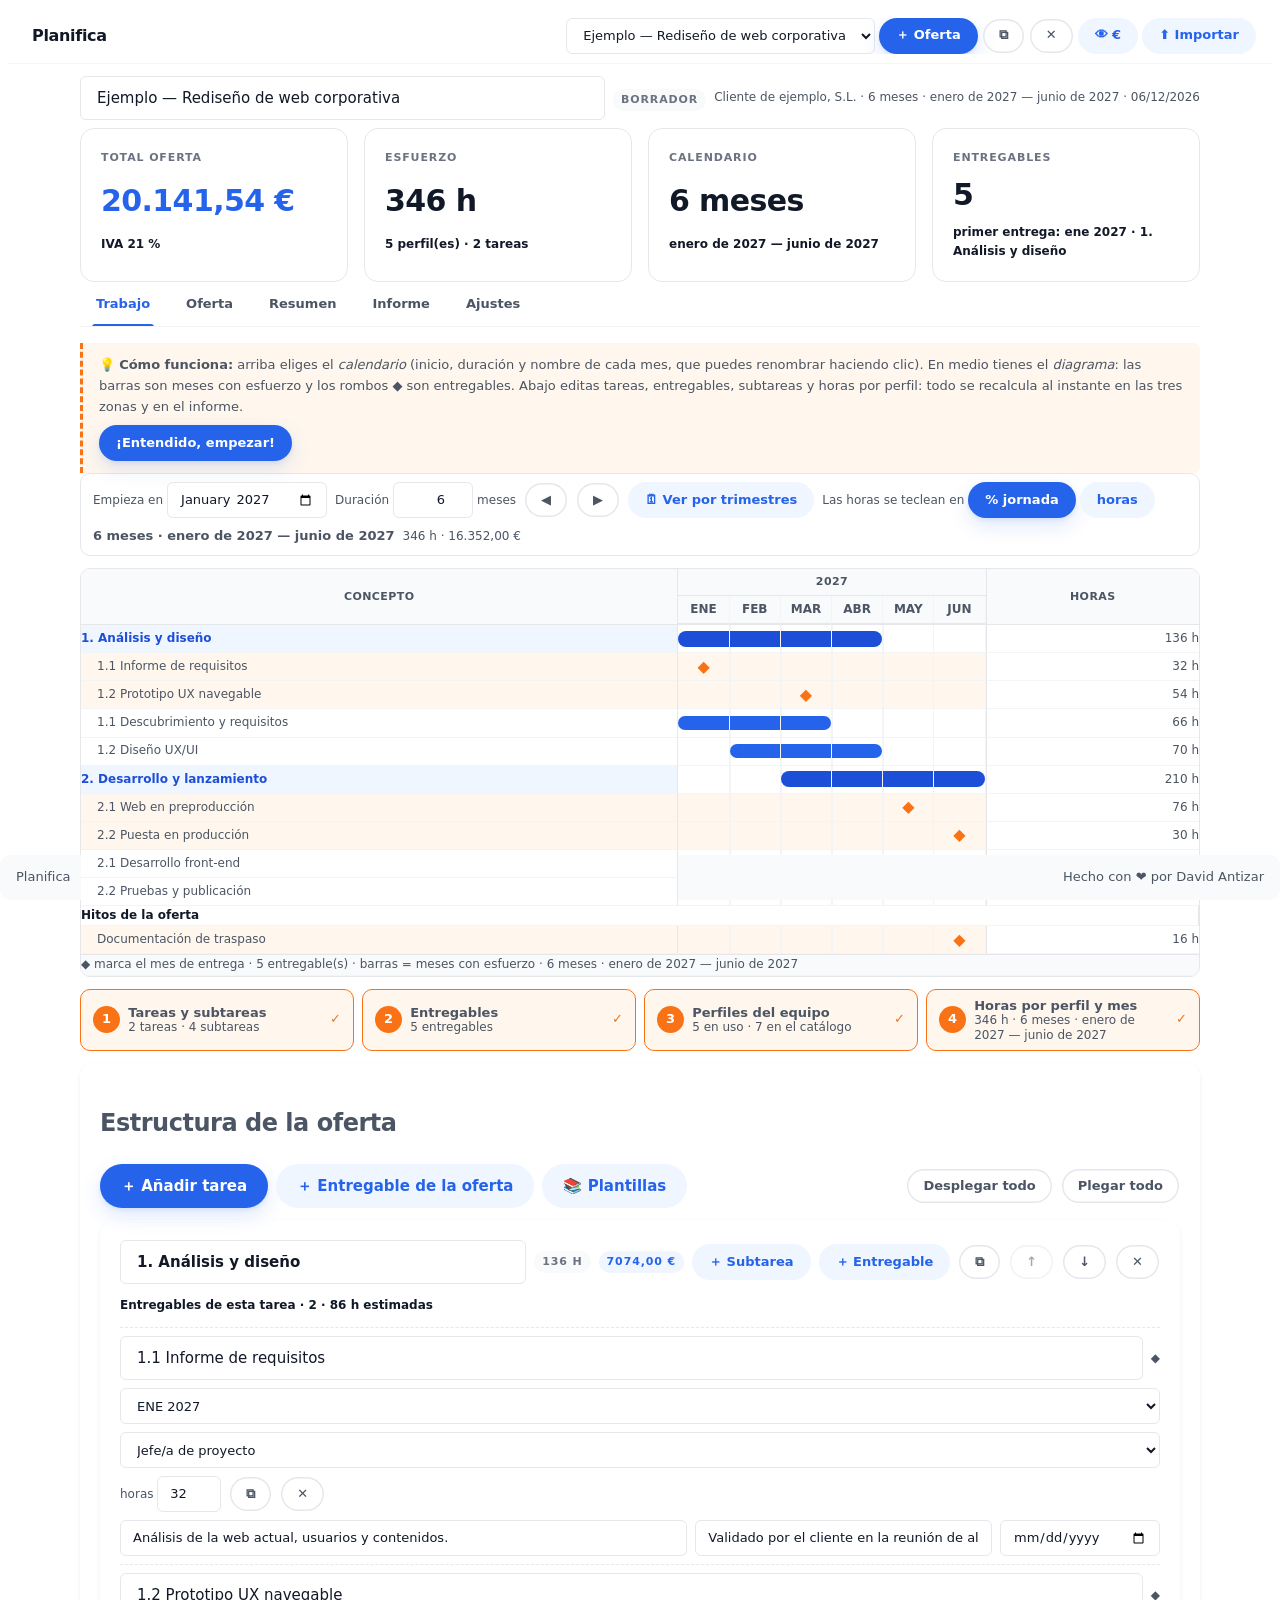
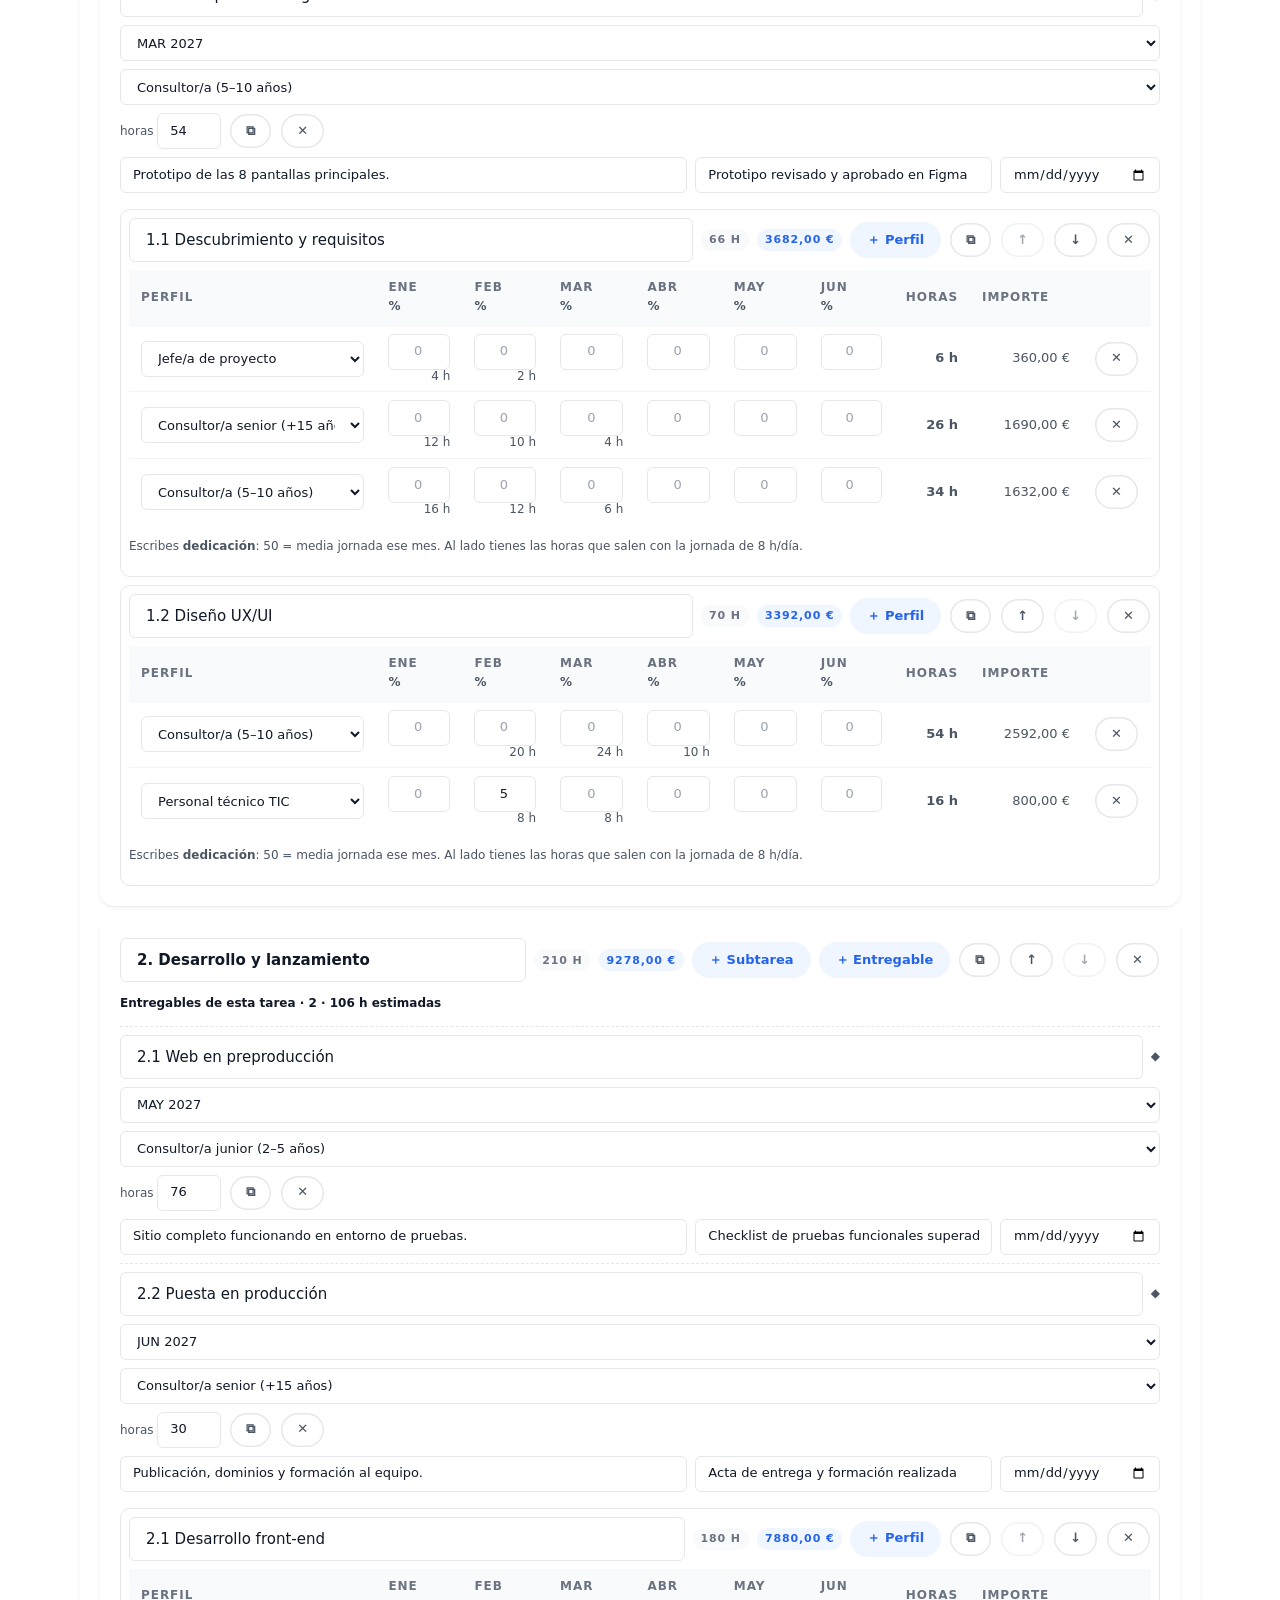
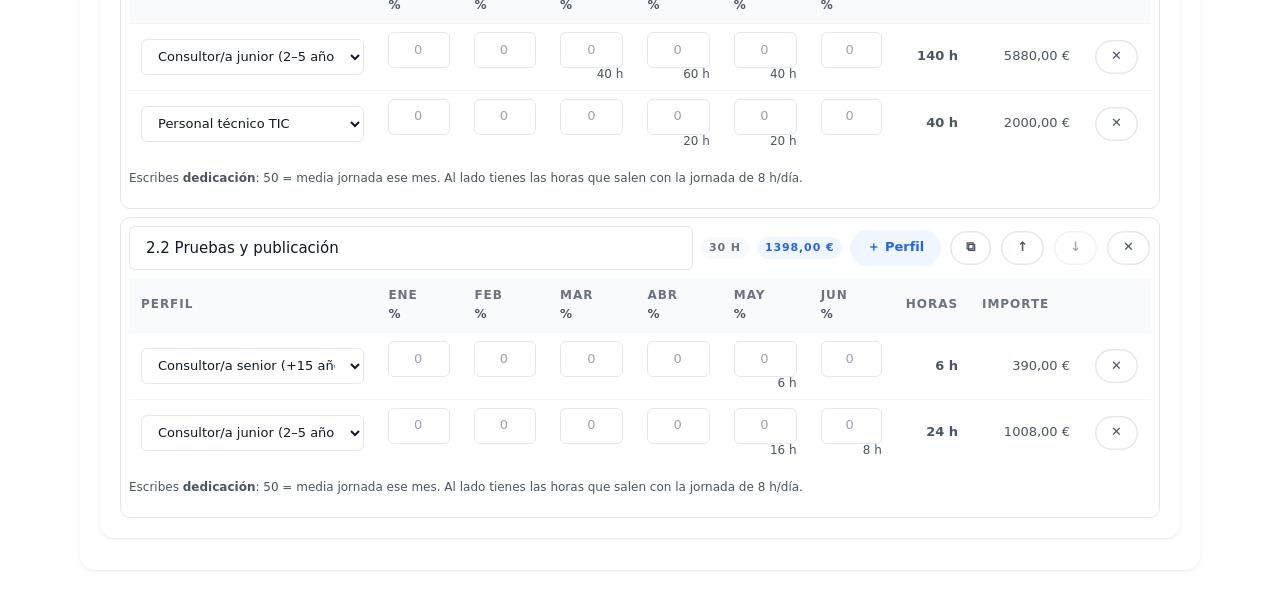
==== commit f39bb789: "v5 amigable: horas por % de dedicacion con jornada configurable (8 h/dia L-V, ajustable en Oferta), " ====
--- a/docs/index.html
+++ b/docs/index.html
@@ -2607,6 +2607,79 @@
   @page { margin: 14mm; }
 }
 
+/* ---------- Horas por perfil y mes ---------- */
+
+.pa-celda-horas { vertical-align: top; }
+.pa-celda__eq {
+  display: block; font-size: var(--nz-text-xs); color: var(--nz-text-soft); line-height: 1.15;
+  white-space: nowrap;
+}
+/* Quien pasa del 100 % de jornada se marca solo: nadie trabaja dos jornadas. */
+.pa-celda--exceso { background: var(--nz-warning-soft, var(--nz-warning-tint, #fff7ed)); }
+.pa-celda--exceso .pa-celda__eq { color: var(--nz-warning-strong, var(--nz-danger-strong, #b45309)); font-weight: 700; }
+.pa-celda--exceso input { border-color: var(--nz-warning-strong, var(--nz-warning, #f97316)); }
+.pa-fila--exceso .pa-celda-horas-h strong { color: var(--nz-warning-strong, #b45309); }
+
+/* ---------- Móvil: la tabla de horas se convierte en tarjetas por perfil ----------
+   Nada de arrastrar una tabla a lo ancho: cada perfil es una tarjeta y cada mes
+   una fila con su nombre delante y un campo grande (44 px, táctil). */
+@media (max-width: 720px) {
+  .pa-tabla-horas table, .pa-tabla-horas thead, .pa-tabla-horas tbody,
+  .pa-tabla-horas tr, .pa-tabla-horas th, .pa-tabla-horas td { display: block; width: auto; }
+
+  .pa-tabla-horas thead { display: none; }
+  .pa-tabla-horas tr {
+    border: 1px solid var(--nz-border); border-radius: var(--nz-radius-md);
+    padding: var(--nz-space-2); margin-bottom: var(--nz-space-2); background: var(--nz-surface);
+  }
+  .pa-tabla-horas td { border: 0; padding: 0.2rem 0; text-align: left; }
+  .pa-tabla-horas td[data-etiqueta] { display: flex; align-items: center; justify-content: space-between; gap: var(--nz-space-2); }
+  .pa-tabla-horas td[data-etiqueta]::before {
+    content: attr(data-etiqueta); flex: 0 0 5.4rem;
+    font-size: var(--nz-text-xs); color: var(--nz-text-soft); text-transform: uppercase; letter-spacing: 0.03em;
+  }
+  .pa-tabla-horas td[data-etiqueta] > * { flex: 1 1 auto; }
+  .pa-tabla-horas td[data-etiqueta="Perfil"]::before { display: none; }
+  .pa-tabla-horas td[data-etiqueta="Perfil"] { display: block; }
+  .pa-tabla-horas input[type="number"], .pa-tabla-horas select { min-height: 44px; font-size: var(--nz-text-md); width: 100%; }
+  .pa-tabla-horas .pa-celda__eq { flex: 0 0 5rem; text-align: right; }
+  .pa-tabla-horas td .nz-btn { min-height: 44px; min-width: 44px; }
+}
+
+/* ---------- Los cuatro pasos del trabajo ---------- */
+
+.pa-pasos {
+  display: grid; gap: var(--nz-space-2); margin-bottom: var(--nz-space-3);
+  grid-template-columns: repeat(auto-fit, minmax(13rem, 1fr));
+}
+.pa-paso {
+  display: flex; align-items: center; gap: var(--nz-space-2);
+  padding: var(--nz-space-2) var(--nz-space-3);
+  border: 1px solid var(--nz-border); border-radius: var(--nz-radius-md);
+  background: var(--nz-surface-2, var(--nz-surface));
+}
+.pa-paso--hecho { border-color: var(--nz-accent); background: var(--nz-accent-soft); }
+.pa-paso__num {
+  flex: 0 0 auto; width: 1.7rem; height: 1.7rem; border-radius: var(--nz-radius-pill, 999px);
+  display: inline-flex; align-items: center; justify-content: center;
+  background: var(--nz-brand); color: var(--nz-on-brand, #fff); font-weight: 700; font-size: var(--nz-text-sm);
+}
+.pa-paso--hecho .pa-paso__num { background: var(--nz-accent); }
+.pa-paso__cuerpo { display: flex; flex-direction: column; line-height: 1.2; min-width: 0; }
+.pa-paso__cuerpo strong { font-size: var(--nz-text-sm); }
+.pa-paso__ok { margin-left: auto; color: var(--nz-accent); font-weight: 700; }
+
+/* ---------- El Gantt dentro del informe ---------- */
+.pa-gantt--informe { border: 0; border-radius: 0; background: transparent; }
+.pa-gantt--informe .pa-gantt__concepto { min-width: 11rem; max-width: 15rem; font-size: 0.72rem; }
+.pa-gantt--informe .pa-gantt__rotulo, .pa-gantt--informe th { font-size: 0.68rem; }
+.pa-gantt--informe .pa-gantt__concepto-clic { cursor: default; }
+@media print {
+  .pa-gantt--informe { break-inside: avoid; }
+  .pa-gantt--informe .pa-gantt__concepto { min-width: 9rem; }
+}
+
+
 </style>
 
 </head>
@@ -3099,7 +3172,42 @@
     return conInicio(q, N().mesISO(fecha(q, Math.round(N().num(k)))));
   }
 
+  /* ---------- Días y horas laborables ---------- */
+
+  /* Caché: el cálculo de días laborables se pide una vez por celda y no cambia
+     mientras no cambien el mes ni la jornada. */
+  const CACHE_LAB = {};
+
+  /** Días del mes del periodo i. */
+  function diasDelMes(p, i) {
+    const f = fecha(p, i);
+    return new Date(f.getFullYear(), f.getMonth() + 1, 0).getDate();
+  }
+
+  /** Días laborables del periodo i (los días de la semana que se trabajan). */
+  function diasLaborables(p, i, diasSemana) {
+    const f = fecha(p, i);
+    const dias = (Array.isArray(diasSemana) && diasSemana.length) ? diasSemana : [1, 2, 3, 4, 5];
+    const clave = f.getFullYear() + "-" + (f.getMonth() + 1) + "|" + dias.join(",");
+    if (CACHE_LAB[clave] !== undefined) return CACHE_LAB[clave];
+    const total = new Date(f.getFullYear(), f.getMonth() + 1, 0).getDate();
+    let n = 0;
+    for (let d = 1; d <= total; d++) {
+      const wd = new Date(f.getFullYear(), f.getMonth(), d).getDay();   /* 0=domingo */
+      if (dias.indexOf(wd === 0 ? 7 : wd) >= 0) n++;
+    }
+    CACHE_LAB[clave] = n;
+    return n;
+  }
+
+  /** Horas laborables del periodo i: días laborables × horas por día. */
+  function horasLaborables(p, i, jornada) {
+    const j = jornada || { horasDia: 8, diasSemana: [1, 2, 3, 4, 5] };
+    return N().r2(diasLaborables(p, i, j.diasSemana) * N().acota(j.horasDia === undefined ? 8 : j.horasDia, 0, 24));
+  }
+
   PL.periodos = {
+    diasDelMes: diasDelMes, diasLaborables: diasLaborables, horasLaborables: horasLaborables,
     ZOOMS: ZOOMS, MIN: MIN_PERIODOS, MAX: MAX_PERIODOS,
     porDefecto: porDefecto, normalizar: normalizar,
     fecha: fecha, meses: meses, indiceDe: indiceDe,
@@ -3164,12 +3272,30 @@
     };
   }
 
+  /* Jornada de trabajo: es lo que convierte dedicación (%) en horas. Va dentro de
+     la oferta para que cada oferta sea autocontenida y exportable. */
+  const JORNADA_DEFECTO = { horasDia: 8, diasSemana: [1, 2, 3, 4, 5] };   /* 1=lunes … 7=domingo */
+
+  function normalizarJornada(j) {
+    const u = N();
+    const q = (j && typeof j === "object") ? j : {};
+    let dias = Array.isArray(q.diasSemana)
+      ? q.diasSemana.map(d => Math.round(u.acota(d, 1, 7))).filter(d => d >= 1 && d <= 7)
+      : [];
+    dias = Array.from(new Set(dias)).sort((a, b) => a - b);
+    return {
+      horasDia: u.acota(q.horasDia === undefined ? JORNADA_DEFECTO.horasDia : q.horasDia, 0.5, 24),
+      diasSemana: dias.length ? dias : JORNADA_DEFECTO.diasSemana.slice()
+    };
+  }
+
   function nuevaOferta(nombre) {
     return {
       id: N().uid("of_"), nombre: N().texto(nombre, "Oferta sin título"),
       cliente: { nombre: "", contacto: "", ref: "" },
       estado: "borrador", fecha: N().hoyISO(), validezDias: 30,
       periodos: P().porDefecto(),
+      jornada: normalizarJornada(null),
       descripcion: "", condicionesPago: "",
       impuestos: { tipo: "iva", tasa: 21, incluido: false },
       descuento: { tipo: "", valor: 0 },
@@ -3300,6 +3426,7 @@
     }
     q.periodos = P().normalizar(q.periodos);
     delete q.fechaInicio; delete q.meses;
+    q.jornada = normalizarJornada(q.jornada);
 
     if (esMigracion && !q.impuestos) {
       q.impuestos = { tipo: "ninguno", tasa: 0, incluido: false };
@@ -3504,6 +3631,7 @@
     normalizarEntregable: normalizarEntregable, normalizarTarea: normalizarTarea,
     normalizarOferta: normalizarOferta, normalizarFoto: normalizarFoto,
     normalizarEstado: normalizarEstado, migrar: migrar, estadoInicial: estadoInicial,
+    JORNADA_DEFECTO: JORNADA_DEFECTO, normalizarJornada: normalizarJornada,
     buscarTarea: buscarTarea, buscarSubtarea: buscarSubtarea, buscarLinea: buscarLinea,
     buscarEntregable: buscarEntregable, buscarFoto: buscarFoto, colgarEntregable: colgarEntregable
   };
@@ -3781,6 +3909,67 @@
 
   /* ---------- Gastos, descuento, impuestos, total ---------- */
 
+  /* ---------- Dedicación: porcentaje ↔ horas ----------
+     Las horas son el DATO (y lo que cuadra el encargo al céntimo); el porcentaje
+     es la puerta de entrada cómoda: «media jornada ese mes» = 50 %. */
+
+  function jornada(o) { return PL.modelo.normalizarJornada(o && o.jornada); }
+
+  /** Horas laborables de un mes con la jornada de la oferta. */
+  function horasLaborablesMes(o, i) { return P().horasLaborables(o && o.periodos, i, jornada(o)); }
+
+  /** Horas laborables de toda la oferta. */
+  function horasLaborablesTotal(o) {
+    const n = P().meses(o && o.periodos);
+    let t = 0;
+    for (let i = 0; i < n; i++) t += horasLaborablesMes(o, i);
+    return N().r2(t);
+  }
+
+  /** Qué porcentaje de la jornada del mes representan estas horas. */
+  function pctDeHoras(o, i, horas) {
+    const lim = horasLaborablesMes(o, i);
+    return lim > 0 ? N().r2(N().num(horas) / lim * 100) : 0;
+  }
+
+  /** Cuántas horas son este porcentaje de la jornada del mes. */
+  function horasDePct(o, i, pct) {
+    return N().r2(N().acota(pct, 0, 1000) / 100 * horasLaborablesMes(o, i));
+  }
+
+  /** Horas de UN perfil en UN mes (sumando todas sus líneas de la oferta).
+      Recorre sólo el mes pedido: se llama al teclear cada celda, así que no puede
+      construir la matriz completa (eso multiplicaba por 3 el tiempo de tecleo). */
+  function horasPerfilEnMes(o, perfilId, i) {
+    if (!perfilId) return 0;
+    let t = 0;
+    lista(o && o.tareas).forEach(ta => lista(ta.subtareas).forEach(sb => lista(sb.lineas).forEach(l => {
+      if (l.perfilId === perfilId) t += N().num((l.horas || {})["p" + i]);
+    })));
+    return N().r2(t);
+  }
+
+  function pctPerfilEnMes(o, perfilId, i) { return pctDeHoras(o, i, horasPerfilEnMes(o, perfilId, i)); }
+
+  /** Perfiles que se pasan del 100 % en algún mes: nadie puede estar más de una
+      jornada completa a la vez. Devuelve [{perfilId, periodo, horas, limite, pct}]. */
+  function excesosPerfil(o) {
+    const out = [];
+    const m = horasPerfilPeriodo(o);
+    const n = P().meses(o && o.periodos);
+    Object.keys(m).forEach(perfilId => {
+      for (let i = 0; i < n; i++) {
+        const h = N().r2((m[perfilId] || [])[i] || 0);
+        if (h <= 0) continue;
+        const lim = horasLaborablesMes(o, i);
+        if (lim > 0 && h > lim + 0.005) {
+          out.push({ perfilId: perfilId, periodo: i, horas: h, limite: lim, pct: pctDeHoras(o, i, h) });
+        }
+      }
+    });
+    return out;
+  }
+
   function gastoImporte(g) { return N().r2(N().num(g && g.unidades) * N().num(g && g.precio)); }
   function gastosTotal(o) { return N().r2(N().suma(lista(o && o.gastos), gastoImporte)); }
 
@@ -3880,6 +4069,9 @@
     baseImponible: baseImponible, nombreImpuesto: nombreImpuesto,
     impuestoImporte: impuestoImporte, totalOferta: totalOferta, mediaPeriodo: mediaPeriodo,
     anualidades: anualidades, usosPerfil: usosPerfil,
+    jornada: jornada, horasLaborablesMes: horasLaborablesMes, horasLaborablesTotal: horasLaborablesTotal,
+    pctDeHoras: pctDeHoras, horasDePct: horasDePct,
+    horasPerfilEnMes: horasPerfilEnMes, pctPerfilEnMes: pctPerfilEnMes, excesosPerfil: excesosPerfil,
     clonarTarea: clonarTarea, clonarSubtarea: clonarSubtarea
   };
 })(typeof window !== "undefined" ? window : globalThis);
@@ -4274,15 +4466,17 @@
         const d = JSON.parse(viejo);
         const ofertas = d && (d.ofertas || d.proyectos);
         if (Array.isArray(ofertas)) {
-          /* Hay datos de una versión anterior y todavía no hay datos v4: NO se
-             imponen. La aplicación arranca con la oferta de ejemplo y los datos
-             antiguos quedan disponibles para traerlos, copiarlos o descartarlos
-             (así se empieza limpio sin perder nada). */
+          /* Datos de una versión anterior y todavía sin datos v4: se importan
+             SOLOS y se usan. Sin banners, sin preguntas y sin claves técnicas en
+             pantalla; en Ajustes → Datos queda una nota discreta por si el usuario
+             quiere descargar una copia o descartarlos. */
           const r = M2.migrar(d);
-          return {
-            estado: null, migrado: M2.normalizarEstado(r.estado), origen: r.origen, heredado: true,
-            aviso: ""   /* el aviso (con sus tres salidas) lo pinta el arranque */
+          const est = M2.normalizarEstado(r.estado);
+          est.importadoAuto = {
+            fecha: PL.nucleo.hoyISO(), origen: r.origen,
+            ofertas: est.ofertas.length, perfiles: est.perfiles.length
           };
+          return { estado: est, origen: r.origen, heredado: true, aviso: "" };
         }
       } catch (e) { /* se prueba con la siguiente clave */ }
     }
@@ -4364,6 +4558,15 @@
     descargar("planifica-datos-" + N().hoyISO() + ".json", JSON.stringify(estado, null, 2), "application/json");
   }
 
+  /** Catálogo de perfiles: fichero suelto para guardarlo y volver a cargarlo
+      cuando haga falta (puestos, categorías y precios por hora). */
+  function exportarPerfiles(estado) {
+    return JSON.stringify({
+      tipo: "planifica-perfiles", version: M().VERSION_DATOS, exportado: PL.nucleo.hoyISO(),
+      perfiles: estado.perfiles, perfilesInactivos: estado.perfilesInactivos
+    }, null, 2);
+  }
+
   function exportarBiblioteca(estado) {
     descargar("planifica-biblioteca-" + N().hoyISO() + ".json",
       JSON.stringify({
@@ -4445,13 +4648,16 @@
     if ((d.tipo === "planifica-oferta" || d.tipo === "planifica-proyecto") && (d.oferta || d.proyecto)) {
       return { ok: true, tipo: "oferta", datos: d.oferta || d.proyecto };
     }
-    if (d.tipo === "planifica-biblioteca") return { ok: true, tipo: "biblioteca", datos: d };
+    if (d.tipo === "planifica-biblioteca" || d.tipo === "planifica-perfiles") {
+      return { ok: true, tipo: "biblioteca", datos: d };
+    }
     const ofertas = d.ofertas || d.proyectos;
     if (Array.isArray(ofertas)) {
       const origen = (d.version === 4) ? 4 : ((d.version === 3 || d.version === 2) ? d.version : 1);
       return { ok: true, tipo: "estado", origen: origen, datos: d };
     }
-    return { ok: false, error: "Formato no reconocido: se espera una oferta, una biblioteca o una copia completa de Planifica." };
+    if (Array.isArray(d.perfiles)) return { ok: true, tipo: "biblioteca", datos: d };
+    return { ok: false, error: "No se reconoce el fichero: se espera una oferta de Planifica, tu catálogo de perfiles o una copia completa." };
   }
 
   function aplicarImportacion(estado, analisis, opciones) {
@@ -4520,6 +4726,7 @@
     tieneLS: tieneLS, cargar: cargar, guardar: guardar, datosHeredados: datosHeredados, leerHeredado: leerHeredado,
     olvidarHeredados: olvidarHeredados, descargar: descargar, nombreFichero: nombreFichero,
     exportarOferta: exportarOferta, exportarTodo: exportarTodo, exportarBiblioteca: exportarBiblioteca,
+    exportarPerfiles: exportarPerfiles,
     csvOferta: csvOferta, analizarImportacion: analizarImportacion, aplicarImportacion: aplicarImportacion
   };
 })(typeof window !== "undefined" ? window : globalThis);
@@ -4664,8 +4871,41 @@
       "<tbody>" + filas.join("") + nota + "</tbody></table></div>";
   }
 
+  /** Cabecera estática para el informe: años + periodos como texto. */
+  function cabeceraInforme(o) {
+    const cols = P().columnas(o.periodos);
+    const bandas = P().bandas(o.periodos);
+    const filaAnios = bandas.map(b => '<th colspan="' + b.n + '" scope="colgroup">' + b.anio + "</th>").join("");
+    const filaMeses = cols.map(c => "<th scope=\"col\">" + N().esc(c.etiqueta) + "</th>").join("");
+    return "<thead>" +
+      '<tr class="pa-gantt__anios"><th class="pa-gantt__concepto" rowspan="2" scope="col">Concepto</th>' + filaAnios +
+      '<th class="pa-gantt__total" rowspan="2" scope="col">Horas</th></tr>' +
+      '<tr class="pa-gantt__meses">' + filaMeses + "</tr></thead>";
+  }
+
+  /** El Gantt tal como va en el informe: mismo diagrama, sin campos editables. */
+  function htmlInforme(o, pf) {
+    if (!o) return "";
+    const cols = P().columnas(o.periodos);
+    const filas = [];
+    N().lista(o.tareas).forEach(t => {
+      filas.push(filaTarea(o, pf, t));
+      N().lista(t.entregables).forEach(e => filas.push(filaEntregable(o, pf, Object.assign({}, e, { _contexto: "tarea" }))));
+      N().lista(t.subtareas).forEach(s => filas.push(filaSubtarea(o, pf, s)));
+    });
+    const hitosOferta = N().lista(o.entregables);
+    if (hitosOferta.length) {
+      filas.push('<tr class="pa-gantt__fila"><th class="pa-gantt__concepto pa-mini pa-mini--fuerte" colspan="' + (cols.length + 2) + '" scope="row">Hitos de la oferta</th></tr>');
+      hitosOferta.forEach(e => filas.push(filaEntregable(o, pf, Object.assign({}, e, { _contexto: "oferta" }))));
+    }
+    const colgroup = '<colgroup><col class="pa-gantt__col-concepto">' +
+      cols.map(() => '<col style="width:2.6rem">').join("") + '<col class="pa-gantt__col-total"></colgroup>';
+    return '<div class="pa-gantt-scroll pa-gantt--informe"><table class="pa-gantt">' + colgroup + cabeceraInforme(o) +
+      "<tbody>" + filas.join("") + "</tbody></table></div>";
+  }
+
   PL.gantt = {
-    html: html, columnasActivas: columnasActivas,
+    html: html, htmlInforme: htmlInforme, columnasActivas: columnasActivas,
     valoresDeTarea: valoresDeTarea, valoresDeSubtarea: valoresDeSubtarea,
     celdasBarra: celdasBarra, celdasHito: celdasHito
   };
@@ -4844,6 +5084,7 @@
     const V2 = V();
     const per = o.periodos;
     const editados = P().cuantasEditadas(per);
+    const enPct = APP().modoHoras() === "pct";
     return '<div class="pa-calendario">' +
       '<span class="pa-calendario__dato"><label class="pa-mini" for="cal-inicio">Empieza en</label>' +
         '<input class="nz-input nz-input--sm pa-input-fecha" type="month" id="cal-inicio" data-campo="cal-inicio" value="' + N().esc(per.inicio) + '"></span>' +
@@ -4855,6 +5096,9 @@
       '<button class="nz-btn nz-btn--soft nz-btn--sm" data-acc="cal-zoom" title="Ver por meses o por trimestres">' +
         (per.zoom === "mes" ? "🗓 Ver por trimestres" : "🗓 Ver por meses") + "</button>" +
       (editados ? '<button class="nz-btn nz-btn--ghost nz-btn--sm" data-acc="cal-rotulos-auto" title="Devolver los rótulos automáticos">↺ ' + editados + ' rótulo(s)</button>' : "") +
+      '<span class="pa-calendario__dato"><span class="pa-mini">Las horas se teclean en</span>' +
+        '<button class="nz-btn nz-btn--sm ' + (enPct ? "nz-btn--primary" : "nz-btn--soft") + '" data-acc="modo-horas" data-modo="pct" title="Teclear dedicación: 50 = media jornada ese mes">% jornada</button>' +
+        '<button class="nz-btn nz-btn--sm ' + (enPct ? "nz-btn--soft" : "nz-btn--primary") + '" data-acc="modo-horas" data-modo="h" title="Teclear horas directamente">horas</button></span>' +
       '<span class="pa-espacio"></span>' +
       '<span class="pa-calendario__duracion pa-ahora">' + N().esc(P().duracionLegible(per)) + "</span>" +
       '<span class="pa-mini pa-ahora">' + C().ofertaHoras(o).toLocaleString("es-ES") + " h" +
@@ -4891,37 +5135,67 @@
       E().deTarea(o, t).map(e => V2.htmlEntregable(o, pf, e, "tarea", t.id)).join("");
   }
 
+  /** Horas de cada perfil y mes. Se teclean en % de jornada o en horas (según el
+      modo), el equivalente va siempre debajo y se marca en rojo quien pasa del
+      100 % —nadie puede estar más de una jornada completa a la vez. */
   function tablaLineas(o, pf, s) {
     const V2 = V();
     const cols = P().columnas(o.periodos);
     const conImp = V2.verImportes();
-    const cabecera = "<tr><th>Perfil</th>" + cols.map(c => '<th class="nz-table__right">' + N().esc(c.etiqueta) + "</th>").join("") +
-      '<th class="nz-table__right">Horas</th>' + (conImp ? '<th class="nz-table__right pa-col-importe">Importe</th>' : "") + "<th></th></tr>";
-
-    const filas = N().lista(s.lineas).map(l =>
-      '<tr data-id="' + l.id + '">' +
-        '<td><select class="nz-input nz-input--sm" data-campo="linea-perfil" data-id="' + l.id + '" aria-label="Perfil" style="min-width:150px">' +
+    const enPct = APP().modoHoras() === "pct";
+    const unidad = enPct ? "%" : "h";
+
+    const cabecera = "<tr><th>Perfil</th>" +
+      cols.map(c => {
+        const lab = c.periodos.reduce((s2, k) => s2 + C().horasLaborablesMes(o, k), 0);
+        return '<th class="nz-table__right" title="' + Math.round(lab) + ' h laborables">' + N().esc(c.etiqueta) +
+          '<br><span class="pa-mini">' + unidad + "</span></th>";
+      }).join("") +
+      '<th class="nz-table__right">Horas</th>' +
+      (conImp ? '<th class="nz-table__right pa-col-importe">Importe</th>' : "") + "<th></th></tr>";
+
+    const filas = N().lista(s.lineas).map(l => {
+      let exceso = false;
+      const celdas = cols.map(c => {
+        const idx = c.periodos[0];
+        const h = c.periodos.reduce((s2, i) => s2 + N().num(((l.horas) || {})["p" + i]), 0);
+        const lab = c.periodos.reduce((s2, i) => s2 + C().horasLaborablesMes(o, i), 0);
+        const pct = lab > 0 ? N().r2(h / lab * 100) : 0;
+        const pctMax = c.periodos.reduce((mx, i) => Math.max(mx, C().pctPerfilEnMes(o, l.perfilId, i)), 0);
+        const pasado = !!(l.perfilId && pctMax > 100.005);
+        if (pasado) exceso = true;
+        const ayuda = V2.hor(h) + " · " + N().fmtNum(pct) + " % de " + Math.round(lab) + " h laborables" +
+          (pasado ? " — MÁS DEL 100 %" : "");
+        const eq = h > 0 ? (enPct ? V2.hor(h) : N().fmtNum(pct) + " %") : "";
+        const clase = "nz-table__num nz-table__right pa-celda-horas" + (pasado ? " pa-celda--exceso" : "");
+        const eti = ' data-etiqueta="' + N().esc(c.etiqueta) + '" title="' + N().esc(ayuda) + '"';
+        if (c.periodos.length === 1) {
+          return "<td class=\"" + clase + "\"" + eti + ">" +
+            '<input class="nz-input nz-input--sm pa-input-num" type="number" min="0" step="' + (enPct ? "5" : "0.5") + '" ' +
+            'value="' + (h > 0 ? N().fmtNum(enPct ? pct : h) : "") + '" placeholder="0" data-campo="horas" ' +
+            'data-modo="' + (enPct ? "pct" : "h") + '" data-id="' + l.id + '" data-mes="' + idx + '" ' +
+            'aria-label="' + N().esc("Horas en " + c.etiqueta) + '">' +
+            '<span class="pa-celda__eq">' + eq + "</span></td>";
+        }
+        return "<td class=\"" + clase + "\"" + eti + ">" + (h > 0 ? "<span>" + N().fmtNum(pct) + " %</span>" : "") + "</td>";
+      }).join("");
+
+      return '<tr data-id="' + l.id + '"' + (exceso ? ' class="pa-fila--exceso"' : "") + ">" +
+        '<td data-etiqueta="Perfil"><select class="nz-input nz-input--sm" data-campo="linea-perfil" data-id="' + l.id + '" aria-label="Perfil" style="min-width:150px">' +
           '<option value=""' + (!l.perfilId ? " selected" : "") + ' disabled>— Elige perfil —</option>' +
           N().lista(pf).map(p => '<option value="' + p.id + '"' + (p.id === l.perfilId ? " selected" : "") + ">" + N().esc(p.nombre) + "</option>").join("") +
-        "</select></td>" +
-        cols.map(c => {
-          const idx = c.periodos[0];
-          const valor = c.periodos.reduce((s2, i) => s2 + N().num(((l.horas) || {})["p" + i]), 0);
-          if (c.periodos.length === 1) {
-            return '<td class="nz-table__num nz-table__right"><input class="nz-input nz-input--sm pa-input-num" type="number" min="0" step="0.5" ' +
-              'value="' + (valor || "") + '" placeholder="0" data-campo="horas" data-id="' + l.id + '" data-mes="' + idx + '" ' +
-              'aria-label="Horas en ' + N().esc(c.etiqueta) + '"></td>';
-          }
-          return '<td class="nz-table__num nz-table__right" title="Suma del trimestre"><span class="pa-mini">' + (valor || "·") + "</span></td>";
-        }).join("") +
-        '<td class="nz-table__num nz-table__right pa-celda-horas-h"><strong>' + V2.hor(C().lineaHoras(l)) + "</strong></td>" +
-        (conImp ? '<td class="nz-table__num nz-table__right pa-importe pa-celda-importe">' + V2.imp(C().lineaImporte(l, pf)) + "</td>" : "") +
-        '<td><button class="nz-btn nz-btn--ghost nz-btn--sm" data-acc="elim-linea" data-id="' + l.id + '" title="Quitar perfil">✕</button></td>' +
-      "</tr>").join("");
+        "</select></td>" + celdas +
+        '<td class="nz-table__num nz-table__right pa-celda-horas-h" data-etiqueta="Total"><strong>' + V2.hor(C().lineaHoras(l)) + "</strong></td>" +
+        (conImp ? '<td class="nz-table__num nz-table__right pa-importe pa-celda-importe" data-etiqueta="Importe">' + V2.imp(C().lineaImporte(l, pf)) + "</td>" : "") +
+        '<td data-etiqueta=""><button class="nz-btn nz-btn--ghost nz-btn--sm" data-acc="elim-linea" data-id="' + l.id + '" title="Quitar perfil">✕</button></td>' +
+      "</tr>";
+    }).join("");
 
     return '<div class="pa-tabla-horas"><table class="nz-table nz-table--compact"><thead>' + cabecera + "</thead><tbody>" +
       (filas || '<tr><td colspan="' + (cols.length + 3) + '"><span class="pa-mini">Sin perfiles: añade el primero con «＋ Perfil».</span></td></tr>') +
-      "</tbody></table></div>";
+      "</tbody></table>" +
+      (enPct ? '<p class="pa-mini">Escribes <strong>dedicación</strong>: 50 = media jornada ese mes. Al lado tienes las horas que salen con la jornada de ' +
+        N().fmtNum(C().jornada(o).horasDia) + " h/día.</p>" : "") + "</div>";
   }
 
   function subtareas(o, pf, t) {
@@ -5008,11 +5282,48 @@
     V2.escribir("tr-gantt", PL.gantt.html(o, APP().pf()));
   }
 
+  /** Aviso de oferta: perfiles por encima del 100 % de jornada en algún mes. */
+  function avisoExcesos(o, pf) {
+    const exc = C().excesosPerfil(o);
+    if (!exc.length) return "";
+    const detalle = exc.slice(0, 5).map(e => {
+      const p = C().perfilPorId(pf, e.perfilId);
+      return N().esc(p ? p.nombre : "?") + " en " + N().esc(P().mesCorto(o.periodos, e.periodo)) +
+        ": " + V().hor(e.horas) + " (" + N().fmtNum(e.pct) + " %)";
+    }).join(" · ");
+    return V().aviso("warning", "<strong>Alguien pasa del 100 % de jornada.</strong> " + detalle +
+      (exc.length > 5 ? " …" : "") +
+      ' <span class="pa-mini">Nadie puede estar más de una jornada completa el mismo mes: reparte esas horas con otro perfil o muévelas de mes.</span>');
+  }
+
+  /** Los cuatro pasos del trabajo, en el orden en que se hace una oferta:
+      tareas → entregables → perfiles → horas. Con el avance de cada uno a la vista. */
+  function pasos(o, pf) {
+    const t = N().lista(o.tareas);
+    const nSub = t.reduce((s, x) => s + N().lista(x.subtareas).length, 0);
+    const nEnt = E().todos(o).length;
+    const nPerf = Object.keys(C().horasPorPerfil(o)).length;
+    const h = C().ofertaHoras(o);
+    const paso = (n, titulo, detalle, hecho) =>
+      '<div class="pa-paso' + (hecho ? " pa-paso--hecho" : "") + '">' +
+        '<span class="pa-paso__num">' + n + "</span>" +
+        '<span class="pa-paso__cuerpo"><strong>' + titulo + "</strong>" +
+        '<span class="pa-mini">' + detalle + "</span></span>" +
+        (hecho ? '<span class="pa-paso__ok" aria-hidden="true">✓</span>' : "") +
+      "</div>";
+    return '<div class="pa-pasos">' +
+      paso(1, "Tareas y subtareas", t.length + " tareas · " + nSub + " subtareas", t.length > 0) +
+      paso(2, "Entregables", nEnt + " entregables", nEnt > 0) +
+      paso(3, "Perfiles del equipo", nPerf + " en uso · " + N().lista(pf).length + " en el catálogo", nPerf > 0) +
+      paso(4, "Horas por perfil y mes", V().hor(h) + " · " + P().duracionLegible(o.periodos), h > 0) +
+      "</div>";
+  }
+
   function renderEditor() {
     const V2 = V(), o = APP().pr();
     if (!o) { V2.vaciar("tr-editor"); return; }
     const pf = APP().pf();
-    V2.escribir("tr-editor", plantillas(o) +
+    V2.escribir("tr-editor", avisoExcesos(o, pf) + pasos(o, pf) + plantillas(o) +
       V2.articulo("Estructura de la oferta", editor(o, pf),
         '<div class="pa-fila" style="margin-bottom:var(--nz-space-3)">' +
           '<button class="nz-btn nz-btn--primary" data-acc="nueva-tarea">＋ Añadir tarea</button>' +
@@ -5024,14 +5335,46 @@
         "</div>"));
   }
 
+  let T_EXCESOS = null;
+
   /** Tras teclear horas: se actualiza la fila en el sitio y se repinta el resto. */
   function actualizarFilaHoras(o, pf, linea, tr) {
     if (!tr) return;
     const V2 = V();
+    const enPct = APP().modoHoras() === "pct";
     const celdaH = tr.querySelector(".pa-celda-horas-h");
     if (celdaH) celdaH.innerHTML = "<strong>" + V2.hor(C().lineaHoras(linea)) + "</strong>";
     const celdaI = tr.querySelector(".pa-celda-importe");
     if (celdaI) celdaI.textContent = V2.imp(C().lineaImporte(linea, pf));
+
+    /* El equivalente de la celda que se acaba de teclear (horas ⇄ %) y su marca
+       de exceso, sin repintar la tabla (no se pierde el foco). */
+    const celda = tr.querySelector(".pa-celda-horas input[data-campo=\"horas\"]");
+    if (celda) {
+      const td = celda.closest("td");
+      const i = N().num(celda.dataset.mes);
+      const h = N().num((linea.horas || {})["p" + i]);
+      const pct = C().pctDeHoras(o, i, h);
+      const lab = C().horasLaborablesMes(o, i);
+      const eq = td.querySelector(".pa-celda__eq");
+      if (eq) eq.textContent = h > 0 ? (enPct ? V2.hor(h) : N().fmtNum(pct) + " %") : "";
+      const pasado = !!(linea.perfilId && C().pctPerfilEnMes(o, linea.perfilId, i) > 100.005);
+      td.classList.toggle("pa-celda--exceso", pasado);
+      td.title = V2.hor(h) + " · " + N().fmtNum(pct) + " % de " + Math.round(lab) + " h laborables" + (pasado ? " — MÁS DEL 100 %" : "");
+    }
+
+    /* El aviso de excesos (arriba del editor) se refresca con retardo: mirar toda
+       la oferta en cada pulsación triplicaba el tiempo de tecleo. */
+    clearTimeout(T_EXCESOS);
+    T_EXCESOS = setTimeout(function () {
+      const cont = V2.nodo("tr-editor");
+      if (!cont) return;
+      const viejo = cont.querySelector(".pa-aviso-excesos");
+      if (C().excesosPerfil(o).length) {
+        const html = avisoExcesos(o, pf).replace('<div class="nz-callout', '<div class="pa-aviso-excesos nz-callout');
+        if (viejo) viejo.outerHTML = html; else cont.insertAdjacentHTML("afterbegin", html);
+      } else if (viejo) { viejo.remove(); }
+    }, 260);
 
     const det = tr.closest(".pa-sub");
     if (det) {
@@ -5179,12 +5522,32 @@
   function render() {
     const V2 = V(), o = APP().pr(), pf = APP().pf();
     if (!o) { ["ofe-datos", "ofe-gastos", "ofe-economia"].forEach(id => V2.vaciar(id)); return; }
-    V2.escribir("ofe-datos", datos(o));
+    V2.escribir("ofe-datos", datos(o) + bloqueJornada(o));
     V2.escribir("ofe-gastos", gastos(o));
     V2.escribir("ofe-economia", economia(o, pf));
   }
 
-  PL.vistas.oferta = { render: render };
+  /** Jornada: es lo que convierte dedicación (%) en horas. Va con la oferta para
+      que el cálculo viaje con ella. */
+  function bloqueJornada(o) {
+    const V2 = V();
+    const j = C().jornada(o);
+    const DIAS = [[1, "L"], [2, "M"], [3, "X"], [4, "J"], [5, "V"], [6, "S"], [7, "D"]];
+    return V2.articulo("Jornada de trabajo",
+      '<div class="pa-fila">' +
+        '<label class="pa-mini pa-ahora">Horas por día ' +
+          '<input class="nz-input nz-input--sm pa-input-num" type="number" min="0.5" max="24" step="0.5" ' +
+          'data-campo="jornada-horas" value="' + N().fmtNum(j.horasDia) + '"></label>' +
+        '<span class="pa-mini">Días que se trabaja</span>' +
+        DIAS.map(d => '<label class="pa-mini pa-ahora"><input type="checkbox" data-campo="jornada-dia" data-dia="' + d[0] + '"' +
+          (j.diasSemana.indexOf(d[0]) >= 0 ? " checked" : "") + "> " + d[1] + "</label>").join("") +
+      "</div>" +
+      '<p class="pa-mini" style="margin-top:var(--nz-space-2)">Con esto se calculan las horas laborables de cada mes (' +
+        Math.round(C().horasLaborablesTotal(o)).toLocaleString("es-ES") + " h en el calendario actual) y, por tanto, " +
+        "lo que significa una dedicación del 50 % o del 100 %.</p>");
+  }
+
+  PL.vistas.oferta = { render: render, bloqueJornada: bloqueJornada };
 })(typeof window !== "undefined" ? window : globalThis);
 
 /* ====== MÓDULO vista-resumen.js ====== */
@@ -5425,6 +5788,19 @@
       "</tbody></table>";
   }
 
+  /** El calendario dentro del informe: el diagrama completo, con sus barras y sus
+      rombos de entrega. Es la vista que el cliente necesita ver de un vistazo. */
+  function seccionGantt(o, pf) {
+    const P2 = PL.periodos, C2 = PL.calculo;
+    return "<h2>Calendario y entregas</h2>" +
+      '<p class="pa-mini">' + N().esc(P2.duracionLegible(o.periodos)) + " · jornada de " +
+      N().fmtNum(C2.jornada(o).horasDia) + " h/día · " +
+      Math.round(C2.horasLaborablesTotal(o)).toLocaleString("es-ES") + " h laborables en el periodo · " +
+      N().esc(String(C2.ofertaHoras(o)).replace(".", ",")) + " h de esfuerzo comprometido.</p>" +
+      PL.gantt.htmlInforme(o, pf) +
+      '<p class="pa-mini">Las barras señalan los meses con esfuerzo y el rombo ◆ el mes de entrega de cada entregable.</p>';
+  }
+
   function tablaEntregables(o, pf) {
     const V2 = V();
     const ents = E().todos(o);
@@ -5557,6 +5933,7 @@
       cabecera(o, marca) + logo +
       "<h1>" + N().esc(o.nombre) + "</h1>" +
       datosOferta(o) +
+      seccionGantt(o, pf) +
       tablaEntregables(o, pf) +
       tablaDetalle(o, pf) +
       tablaGastos(o) +
@@ -5624,12 +6001,13 @@
     }).join("");
 
     return V2.articulo("Perfiles del equipo",
-      '<p class="pa-mini">Biblioteca global: se usa en todas las ofertas. Los perfiles «de fábrica» se restauran con ↺. Llévate la biblioteca a otro navegador exportándola.</p>' +
+      '<p class="pa-mini">Tu catálogo de puestos con su precio por hora. Se usa en todas las ofertas: guárdalo en un fichero para llevártelo a otro equipo o navegador, y cárgalo cuando quieras.</p>' +
       '<div class="pa-fila" style="margin:var(--nz-space-2) 0">' +
-        '<button class="nz-btn nz-btn--primary nz-btn--sm" data-acc="nuevo-perfil">＋ Perfil</button>' +
-        '<button class="nz-btn nz-btn--soft nz-btn--sm" data-acc="restaurar-perfiles-defecto">↺ Perfiles de fábrica</button>' +
+        '<button class="nz-btn nz-btn--primary nz-btn--sm" data-acc="nuevo-perfil">＋ Añadir perfil</button>' +
+        '<button class="nz-btn nz-btn--soft nz-btn--sm" data-acc="exp-perfiles">⬇ Guardar mis perfiles</button>' +
+        '<button class="nz-btn nz-btn--soft nz-btn--sm" data-acc="imp-perfiles">⬆ Cargar perfiles</button>' +
         '<span class="pa-espacio"></span>' +
-        '<button class="nz-btn nz-btn--ghost nz-btn--sm" data-acc="exp-biblio">⬇ Exportar biblioteca</button>' +
+        '<button class="nz-btn nz-btn--ghost nz-btn--sm" data-acc="restaurar-perfiles-defecto">↺ Los de fábrica</button>' +
       "</div>" +
       (filas || '<p class="pa-mini">Sin perfiles: añade los de tu equipo con sus tarifas.</p>') +
       (inactivos.length
@@ -5644,23 +6022,28 @@
     const V2 = V();
     const heredados = A().datosHeredados();
     const o = a.pr();
-    return V2.articulo("Datos y copias de seguridad",
+    const imp = a.ESTADO.importadoAuto;
+    return V2.articulo("Datos y copias",
       '<div class="pa-fila">' +
-        '<button class="nz-btn nz-btn--soft nz-btn--sm" data-acc="exp-json-todo">⬇ Copia completa (JSON)</button>' +
-        '<button class="nz-btn nz-btn--soft nz-btn--sm" data-acc="imp-json">⬆ Importar JSON</button>' +
-        '<button class="nz-btn nz-btn--soft nz-btn--sm" data-acc="exp-csv">⬇ CSV de la oferta</button>' +
-        '<button class="nz-btn nz-btn--soft nz-btn--sm" data-acc="imprimir">🖨 Informe PDF</button>' +
+        '<button class="nz-btn nz-btn--soft nz-btn--sm" data-acc="exp-json-oferta">⬇ Guardar esta oferta</button>' +
+        '<button class="nz-btn nz-btn--soft nz-btn--sm" data-acc="exp-perfiles">⬇ Guardar mis perfiles</button>' +
+        '<button class="nz-btn nz-btn--soft nz-btn--sm" data-acc="exp-json-todo">⬇ Copia completa</button>' +
       "</div>" +
-      '<p class="pa-mini" style="margin-top:var(--nz-space-2)">Todo se guarda solo en este navegador: nadie más ve tus datos. ' +
-      "Si importas una oferta o una copia, se descarga antes una copia de seguridad de lo que tenías.</p>" +
+      '<div class="pa-fila" style="margin-top:var(--nz-space-2)">' +
+        '<button class="nz-btn nz-btn--primary nz-btn--sm" data-acc="imp-json">⬆ Cargar un fichero…</button>' +
+        '<button class="nz-btn nz-btn--ghost nz-btn--sm" data-acc="exp-csv">⬇ Excel (CSV)</button>' +
+        '<button class="nz-btn nz-btn--ghost nz-btn--sm" data-acc="imprimir">🖨 Informe en PDF</button>' +
+      "</div>" +
+      '<p class="pa-mini" style="margin-top:var(--nz-space-2)">Al cargar un fichero, la aplicación reconoce sola si es una oferta, tu catálogo de perfiles o una copia completa. ' +
+      "Todo se guarda en este navegador y no sale de tu equipo.</p>" +
+      (imp
+        ? '<p class="pa-mini" style="margin-top:var(--nz-space-2)">✓ Tus ofertas anteriores se importaron solas el ' + N().fechaCorta(imp.fecha) + " (" + imp.ofertas + " oferta(s)).</p>"
+        : "") +
       (heredados.length
-        ? '<div class="nz-callout nz-callout--warning" style="margin-top:var(--nz-space-2)"><p><strong>Hay datos de versiones anteriores</strong> en este navegador (' +
-          heredados.map(N().esc).join(", ") + "). No se han tocado: puedes traerlos, descargar una copia o descartarlos.</p>" +
-          '<div class="pa-fila">' +
-          '<button class="nz-btn nz-btn--primary nz-btn--sm" data-acc="traer-heredados">📥 Traer mis ofertas antiguas</button>' +
-          '<button class="nz-btn nz-btn--soft nz-btn--sm" data-acc="descargar-heredados">⬇ Descargar copia</button>' +
-          '<button class="nz-btn nz-btn--ghost nz-btn--sm" data-acc="limpiar-heredados">Descartar</button>' +
-          "</div></div>" 
+        ? '<p class="pa-mini" style="margin-top:var(--nz-space-2)">Queda una copia de tus datos anteriores en este navegador. ' +
+          (imp ? "" : '<button class="nz-btn nz-btn--soft nz-btn--sm" data-acc="traer-heredados">Importarla</button> ') +
+          '<button class="nz-btn nz-btn--ghost nz-btn--sm" data-acc="descargar-heredados">Descargarla</button> ' +
+          '<button class="nz-btn nz-btn--ghost nz-btn--sm" data-acc="limpiar-heredados">Olvidarla</button></p>'
         : "") +
       '<div class="pa-fila" style="margin-top:var(--nz-space-3)">' +
         '<button class="nz-btn nz-btn--ghost nz-btn--sm" data-acc="restaurar-ejemplo">Volver al ejemplo de inicio</button>' +
@@ -5750,6 +6133,14 @@
     },
 
     /* ---------- Calendario ---------- */
+    /* Cómo se teclean las horas: dedicación (% de jornada) u horas. */
+    "modo-horas": b => {
+      const m = (b && b.dataset && b.dataset.modo) === "h" ? "h" : "pct";
+      APP().conModoHoras(m);
+      R().trabajo(); R().datos(); APP().guardar();
+      APP().toast(m === "pct" ? "Se teclean dedicaciones (% de jornada)" : "Se teclean horas");
+    },
+
     "cal-antes": () => cambiarCalendario(P().desplazar(o().periodos, -1), "Calendario retrasado un mes"),
     "cal-despues": () => cambiarCalendario(P().desplazar(o().periodos, 1), "Calendario adelantado un mes"),
     "cal-zoom": () => cambiarCalendario(P().conZoom(o().periodos, P().siguienteZoom(o().periodos.zoom)), ""),
@@ -5997,7 +6388,10 @@
     /* ---------- Exportar / importar / imprimir ---------- */
     "exp-json-oferta": () => { A().exportarOferta(o()); APP().toast("Oferta exportada"); },
     "exp-json-todo": () => { A().exportarTodo(APP().ESTADO); APP().toast("Copia de seguridad descargada"); },
-    "exp-biblio": () => { A().exportarBiblioteca(APP().ESTADO); APP().toast("Biblioteca exportada"); },
+    /* Catálogo de perfiles: un fichero que se guarda y se vuelve a cargar cuando
+       haga falta (puestos, categorías y precios por hora), sin base de datos. */
+    "exp-perfiles": () => { A().exportarPerfiles(APP().ESTADO); APP().toast("Perfiles guardados en un fichero"); },
+    "imp-perfiles": () => { const f = V().nodo("pa-fichero"); if (f) f.click(); },
     "exp-csv": () => {
       A().descargar(A().nombreFichero(o().nombre, "csv"), A().csvOferta(o(), pf(), APP().verImportes()), "text/csv;charset=utf-8");
       APP().toast("CSV exportado");
@@ -6014,7 +6408,7 @@
     "traer-heredados": () => {
       const migrado = A().leerHeredado();
       if (!migrado) { APP().toast("Ya no quedan datos de versiones anteriores"); return; }
-      if (!confirm("Se van a AÑADIR " + migrado.ofertas.length + " oferta(s) de versiones anteriores a las que tienes ahora y se activará la última.\n\nAntes se descarga una copia de seguridad de tus datos actuales.")) return;
+      if (!confirm("Se van a añadir " + migrado.ofertas.length + " oferta(s) de la copia anterior a las que tienes ahora.\n\nAntes se descarga una copia de seguridad de tus datos actuales.")) return;
       A().descargar("planifica-copia-antes-de-traer-" + N().hoyISO() + ".json", JSON.stringify(APP().ESTADO, null, 2), "application/json");
       const r = A().aplicarImportacion(APP().ESTADO,
         { ok: true, tipo: "estado", datos: migrado, origen: 1 },
@@ -6033,9 +6427,11 @@
     },
 
     "limpiar-heredados": () => {
-      if (!confirm("¿Borrar los datos de versiones anteriores guardados en este navegador? La app seguirá con los actuales.")) return;
+      if (!confirm("¿Olvidar la copia de tus datos anteriores?\n\nLos datos que estás usando ahora no se tocan.")) return;
       A().olvidarHeredados();
-      R().todo(); APP().toast("Datos antiguos borrados");
+      const e = APP().ESTADO;
+      if (e && e.importadoAuto) delete e.importadoAuto;
+      R().todo(); APP().guardar(); APP().toast("Copia anterior olvidada");
     },
     "restaurar-ejemplo": () => {
       if (!confirm("¿Volver al ejemplo de inicio? Se reemplazan los datos actuales (antes se descarga una copia).")) return;
@@ -6171,8 +6567,13 @@
       case "horas": {
         const r = M().buscarLinea(of, el.dataset.id);
         if (!r) return;
+        const i = N().num(el.dataset.mes);
+        const v = N().acota(el.value, 0, 1e6);
+        /* En modo % lo tecleado es dedicación: se convierte a horas con la jornada
+           del mes (horas/día × días laborables). Las horas siguen siendo el dato. */
+        const horas = el.dataset.modo === "pct" ? C().horasDePct(of, i, v) : v;
         r.linea.horas = r.linea.horas || {};
-        r.linea.horas["p" + el.dataset.mes] = N().acota(el.value, 0, 1e6);
+        r.linea.horas["p" + i] = N().acota(horas, 0, 1e6);
         V().trabajo.actualizarFilaHoras(of, pf(), r.linea, el.closest("tr"));
         R().datos();
         APP().guardar();
@@ -6252,6 +6653,14 @@
       }
 
       /* Números de la oferta */
+      case "jornada-horas": {
+        const j = PL.modelo.normalizarJornada(of.jornada);
+        j.horasDia = N().acota(el.value, 0.5, 24);
+        of.jornada = j;
+        R().todo(); APP().guardar();
+        return;
+      }
+
       case "oferta-validez": of.validezDias = N().acota(el.value, 0, 3650); R().datos(); APP().guardar(); return;
       case "oferta-fecha": of.fecha = el.value; R().datos(); APP().guardar(); return;
       case "oferta-impuesto-tasa": of.impuestos.tasa = N().acota(el.value, 0, 100); R().datos(); APP().guardar(); return;
@@ -6292,6 +6701,18 @@
     if (!of) return;
 
     switch (campo) {
+      case "jornada-dia": {
+        const j = PL.modelo.normalizarJornada(of.jornada);
+        const dia = N().num(el.dataset.dia);
+        j.diasSemana = el.checked
+          ? j.diasSemana.concat([dia]).sort((a, b) => a - b)
+          : j.diasSemana.filter(d => d !== dia);
+        if (!j.diasSemana.length) { APP().toast("Tiene que quedar al menos un día de trabajo"); el.checked = true; return; }
+        of.jornada = j;
+        R().todo(); APP().guardar();
+        return;
+      }
+
       case "cal-inicio": {
         of.periodos = P().conInicio(of.periodos, el.value);
         R().todo(); APP().guardar();
@@ -6446,6 +6867,13 @@
     },
     pf: function () { return (app.ESTADO && app.ESTADO.perfiles) || []; },
     moneda: function () { return (app.ESTADO && app.ESTADO.marca && app.ESTADO.marca.moneda) || "€"; },
+    /** Cómo se teclean las horas: en dedicación (%) o en horas. Las horas siempre
+        son el dato guardado; el % es la puerta de entrada cómoda. */
+    modoHoras: function () { return (app.ESTADO && app.ESTADO.ui && app.ESTADO.ui.modoHoras) === "h" ? "h" : "pct"; },
+    conModoHoras: function (m) {
+      app.ESTADO.ui = app.ESTADO.ui || {};
+      app.ESTADO.ui.modoHoras = (m === "h") ? "h" : "pct";
+    },
     verImportes: function () { return !!(app.ESTADO && app.ESTADO.mostrarImportes); },
     pestana: function (n) { if (n) mostrarPestana(n); return pestanaActual; },
 
@@ -6604,23 +7032,10 @@
 
   /* ---------- Aviso de datos heredados ---------- */
 
-  /** Aviso de que hay datos de versiones anteriores, con las TRES salidas
-      posibles: traerlos, descargar una copia o descartarlos. Nunca se borra
-      nada sin que el usuario lo decida. */
-  function refrescarHeredados() {
-    const hay = A().datosHeredados();
-    if (!hay.length) { V().vaciar("pa-herederos"); return; }
-    V().escribir("pa-herederos", V().aviso("warning",
-      "<strong>Datos de versiones anteriores.</strong> Este navegador guarda datos de " + N().esc(hay.join(", ")) +
-      ". La aplicación ha arrancado con una <strong>oferta de ejemplo</strong> para que veas cómo funciona; " +
-      "tus datos antiguos siguen intactos. ¿Qué hacemos con ellos?" +
-      '<div class="pa-fila" style="margin-top:var(--nz-space-2)">' +
-        '<button class="nz-btn nz-btn--primary nz-btn--sm" data-acc="traer-heredados">📥 Traer mis ofertas antiguas</button>' +
-        '<button class="nz-btn nz-btn--soft nz-btn--sm" data-acc="descargar-heredados">⬇ Descargar una copia</button>' +
-        '<button class="nz-btn nz-btn--ghost nz-btn--sm" data-acc="limpiar-heredados">Descartarlos</button>' +
-        '<button class="nz-btn nz-btn--ghost nz-btn--sm" data-acc="restaurar-ejemplo">Empezar de cero con el ejemplo</button>' +
-      "</div>"));
-  }
+  /* Sin banner de migración: los datos anteriores se importan solos y la nota,
+     discreta y sin tecnicismos, vive en Ajustes → Datos. Aquí sólo se vacía el
+     hueco (que sigue existiendo para avisos de error). */
+  function refrescarHeredados() { V().vaciar("pa-herederos"); }
 
   /** Aviso suelto (por ejemplo, si falló la lectura de los datos guardados). */
   function avisoHeredados(aviso) {
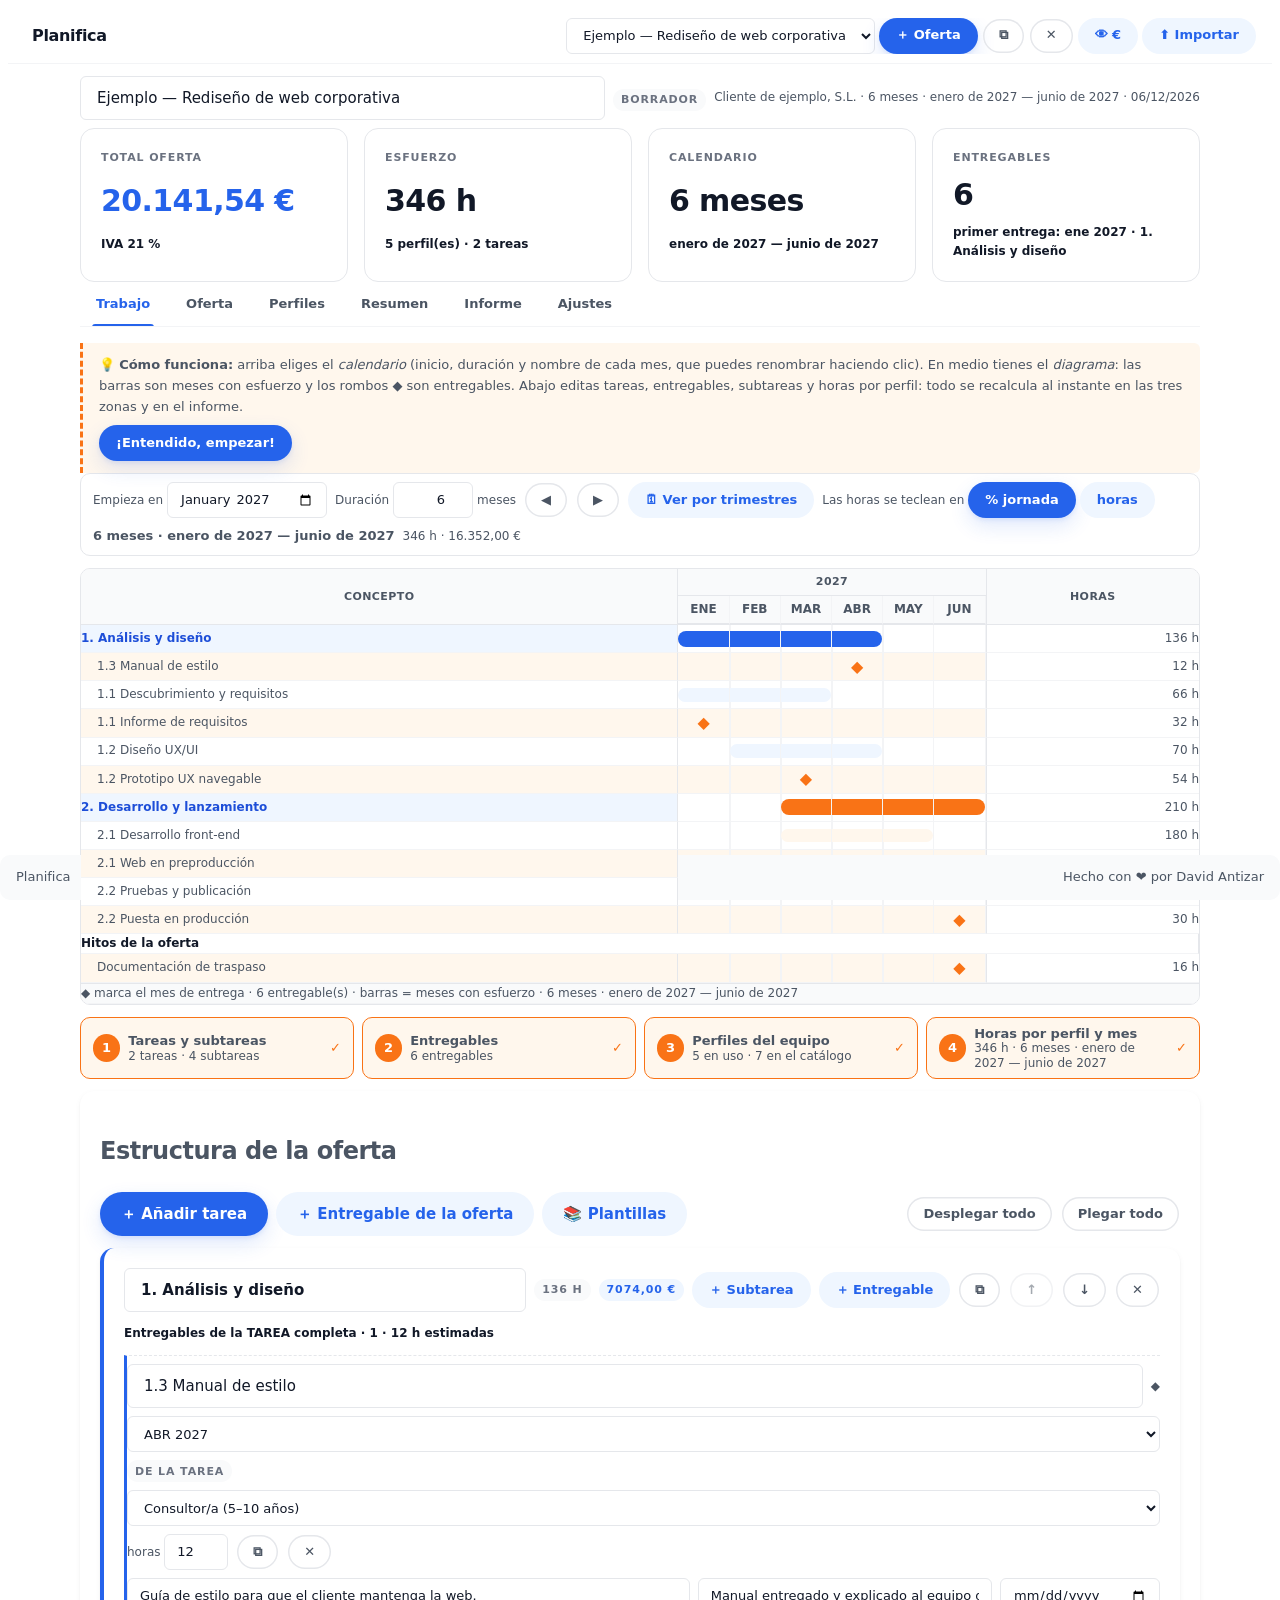
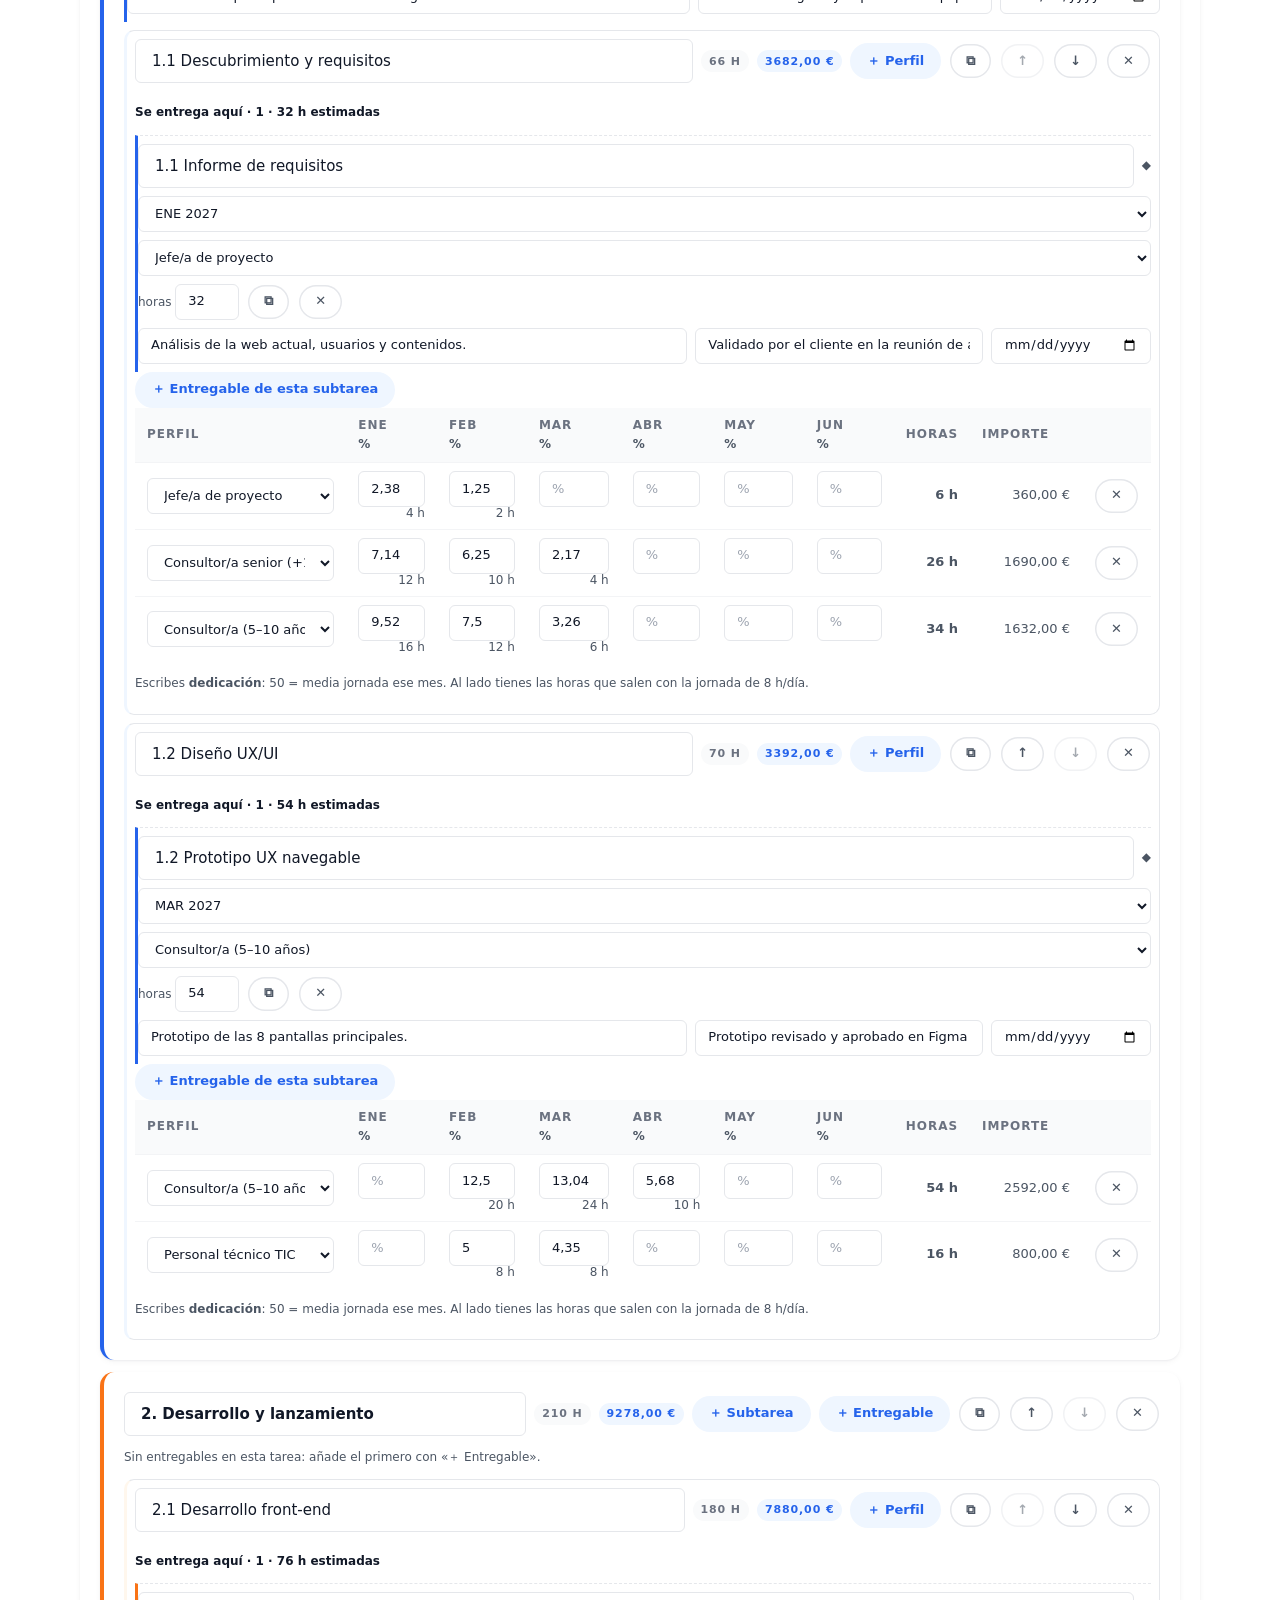
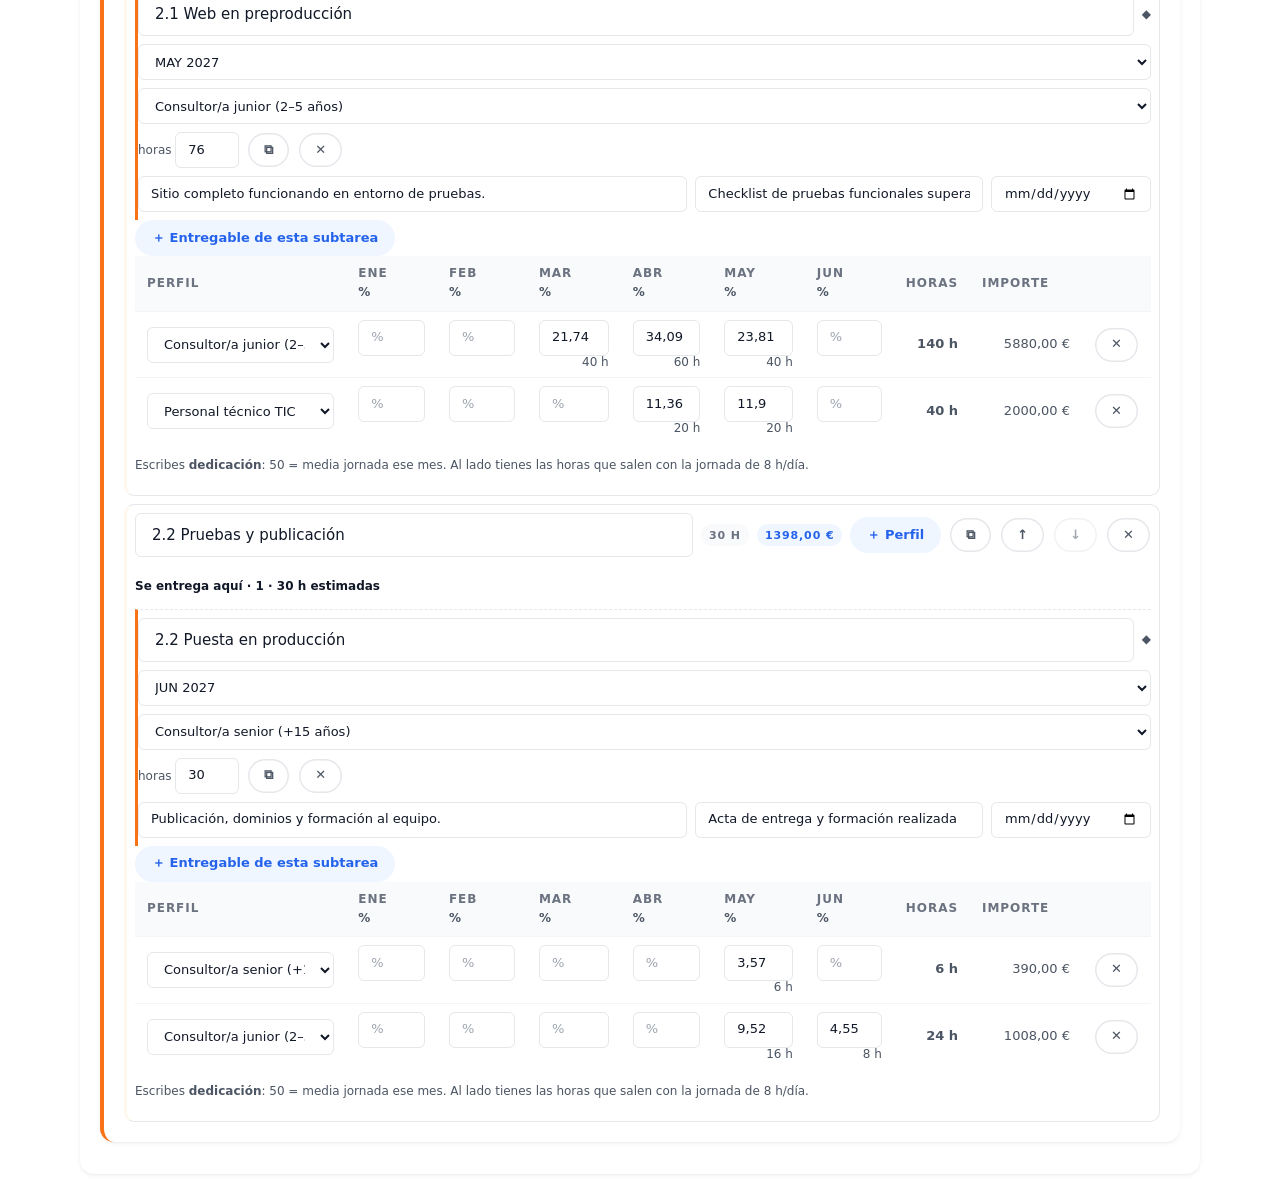
==== commit e755dde4: "v6: campo de esfuerzo que entiende % y h, un color por tarea (heredado por subtareas y entregables)," ====
--- a/docs/index.html
+++ b/docs/index.html
@@ -2679,6 +2679,39 @@
   .pa-gantt--informe .pa-gantt__concepto { min-width: 9rem; }
 }
 
+/* ---------- Color por tarea ----------
+   Cada tarea lleva un tono del sistema; sus subtareas y sus entregables lo heredan.
+   El hilo se sigue igual en el árbol, en el diagrama y en el informe. */
+.pa-tono-1 { --pa-tono: var(--nz-brand);   --pa-tono-fluido: var(--nz-brand-soft); }
+.pa-tono-2 { --pa-tono: var(--nz-accent);  --pa-tono-fluido: var(--nz-accent-soft); }
+.pa-tono-3 { --pa-tono: var(--nz-success); --pa-tono-fluido: var(--nz-success-soft); }
+.pa-tono-4 { --pa-tono: var(--nz-warning); --pa-tono-fluido: var(--nz-warning-soft); }
+.pa-tono-5 { --pa-tono: var(--nz-danger);  --pa-tono-fluido: var(--nz-danger-soft); }
+
+.pa-tarea { border-left: 4px solid var(--pa-tono, var(--nz-border)); }
+.pa-tarea .pa-sub { border-left: 3px solid var(--pa-tono-fluido, var(--nz-border)); }
+.pa-tarea .pa-hito { border-left: 3px solid var(--pa-tono, var(--nz-border)); }
+
+.pa-gantt__fila--tarea .pa-barra { background: var(--pa-tono, var(--nz-brand)); }
+.pa-gantt__fila--subtarea .pa-barra { background: var(--pa-tono-fluido, var(--nz-brand)); }
+.pa-gantt__fila--entregable .pa-barra--hito { color: var(--pa-tono, var(--nz-accent)); }
+
+/* ---------- Calendario en móvil: rejilla, campos grandes y sin scroll lateral ---------- */
+.pa-calendario { flex-wrap: wrap; }
+@media (max-width: 720px) {
+  .pa-calendario { display: grid; grid-template-columns: 1fr 1fr; gap: var(--nz-space-2); align-items: stretch; }
+  .pa-calendario > * { min-width: 0; }
+  .pa-calendario .pa-calendario__dato { display: flex; flex-direction: column; align-items: stretch; gap: 0.2rem; }
+  .pa-calendario input, .pa-calendario .nz-btn { min-height: 44px; width: 100%; }
+  .pa-calendario .pa-espacio { display: none; }
+  .pa-calendario__duracion, .pa-calendario > .pa-mini { grid-column: 1 / -1; }
+
+  .pa-gantt__concepto { min-width: 7.5rem; max-width: 9rem; font-size: var(--nz-text-xs); }
+  .pa-gantt__total { min-width: 3.4rem; font-size: var(--nz-text-xs); }
+  .pa-gantt__rotulo { font-size: var(--nz-text-xs); }
+  .pa-gantt__celda { min-width: 2.6rem; }
+}
+
 
 </style>
 
@@ -2717,6 +2750,7 @@
   <nav class="nz-tabs" id="pa-tabs">
     <button class="nz-tabs__tab" data-tab="trabajo" aria-selected="true">Trabajo</button>
     <button class="nz-tabs__tab" data-tab="oferta">Oferta</button>
+    <button class="nz-tabs__tab" data-tab="perfiles">Perfiles</button>
     <button class="nz-tabs__tab" data-tab="resumen">Resumen</button>
     <button class="nz-tabs__tab" data-tab="informe">Informe</button>
     <button class="nz-tabs__tab" data-tab="ajustes">Ajustes</button>
@@ -2739,6 +2773,10 @@
     </section>
 
     <!-- ===== RESUMEN ===== -->
+    <section id="sec-perfiles" hidden>
+      <div id="perfiles-cuerpo"></div>
+    </section>
+
     <section id="sec-resumen" hidden>
       <div id="res-totales"></div>
       <div class="nz-dash-grid nz-dash-grid--2" style="margin-top:var(--nz-space-3)">
@@ -2854,6 +2892,36 @@
   /* Plurales irregulares del castellano: 6 "mes" no es «6 mess». */
   const IRREGULARES = { mes: "meses", vez: "veces", año: "años", día: "días", persona: "personas" };
 
+  /** Lee lo que se teclea en un campo de esfuerzo y deduce la unidad:
+        "50"   → 50 en la unidad del modo
+        "50%"  → 50 % (dedicación)
+        "88h"  → 88 horas
+        "12,5" → 12,5
+      Devuelve null si no hay número (entonces no se toca nada). */
+  function parseaCantidad(texto_) {
+    let t = String(texto_ === undefined || texto_ === null ? "" : texto_).trim().toLowerCase().replace(/\s+/g, "");
+    if (!t) return { valor: 0, unidad: "" };
+    let unidad = "";
+    if (t.charAt(t.length - 1) === "%") { unidad = "%"; t = t.slice(0, -1); }
+    else if (t.charAt(t.length - 1) === "h") { unidad = "h"; t = t.slice(0, -1); }
+    t = t.replace(/[^0-9,.\-]/g, "");
+    /* Un solo separador decimal: «12,5» vale, «1.234,5» se rechaza en vez de
+       inventarse un número. */
+    if ((t.match(/[.,]/g) || []).length > 1) return null;
+    t = t.replace(",", ".");
+    if (!t || isNaN(Number(t))) return null;
+    return { valor: Math.max(0, Number(t)), unidad: unidad };
+  }
+
+  /** Número para un CAMPO editable: coma decimal y sin separador de miles
+      («88,5», no «88,5» con puntos que luego no se pueden volver a leer). */
+  function fmtCampo(v, dec) {
+    const n = num(v);
+    if (!isFinite(n) || n === 0) return "";
+    const d = dec === undefined ? 2 : dec;
+    return String(Number(n.toFixed(d))).replace(".", ",");
+  }
+
   function plural(n, singular, plural_) {
     return num(n) === 1 ? singular : (plural_ || IRREGULARES[singular] || singular + "s");
   }
@@ -2939,7 +3007,8 @@
   PL.nucleo = {
     num: num, r2: r2, suma: suma, sumaR2: sumaR2, acota: acota, entre: entre,
     esc: esc, texto: texto, lista: lista, uid: uid, slug: slug, capitaliza: capitaliza, plural: plural,
-    hoyISO: hoyISO, mesISO: mesISO, diaISO: diaISO, fechaCorta: fechaCorta, fechaISO: fechaISO, fechaLarga: fechaLarga,
+    hoyISO: hoyISO, mesISO: mesISO, diaISO: diaISO, fechaCorta: fechaCorta,
+    parseaCantidad: parseaCantidad, fmtCampo: fmtCampo, fechaISO: fechaISO, fechaLarga: fechaLarga,
     fechaDeValidez: fechaDeValidez, normalizarMesISO: normalizarMesISO,
     fmtImporte: fmtImporte, fmtHoras: fmtHoras, fmtNum: fmtNum, fmtPct: fmtPct,
     clonar: clonar
@@ -3308,7 +3377,7 @@
   }
 
   function nuevaSubtarea(nombre) {
-    return { id: N().uid("sb_"), nombre: N().texto(nombre, "Nueva subtarea"), _abierta: true, lineas: [] };
+    return { id: N().uid("sb_"), nombre: N().texto(nombre, "Nueva subtarea"), _abierta: true, entregables: [], lineas: [] };
   }
 
   function nuevaLinea(perfilId, nPeriodos) {
@@ -3342,6 +3411,7 @@
     q.unidad = N().texto(q.unidad || q.unidades, "h");
     q.tarifa = N().acota(q.tarifa, 0, 1e9);
     q.categoria = CATEGORIAS_PERFIL.indexOf(q.categoria) >= 0 ? q.categoria : "Otro";
+    q.notas = N().texto(q.notas, "");
     q.esDefecto = !!q.esDefecto;
     return q;
   }
@@ -3373,6 +3443,7 @@
       sb.id = sb.id || N().uid("sb_");
       sb.nombre = N().texto(sb.nombre, "Subtarea");
       if (typeof sb._abierta !== "boolean") sb._abierta = true;
+      sb.entregables = N().lista(sb.entregables).map(e => normalizarEntregable(e, nPeriodos));
       sb.lineas = N().lista(sb.lineas).map(l => {
         const ln = (l && typeof l === "object") ? l : {};
         ln.id = ln.id || N().uid("ln_");
@@ -3587,21 +3658,47 @@
     return null;
   }
 
-  /** Entregable por id, con su contenedor. tareaId vacío = entregables de la oferta. */
-  function buscarEntregable(o, id, tareaId) {
+  /** Entregable por id, con su contenedor, en los TRES niveles donde puede vivir:
+      la oferta (gestión, reuniones), una tarea completa o una subtarea concreta. */
+  function buscarEntregable(o, id, tareaId, subtareaId) {
+    /* En la subtarea concreta */
+    if (subtareaId) {
+      const r = buscarSubtarea(o, subtareaId);
+      if (!r) return null;
+      const l = N().lista(r.sub.entregables);
+      for (let i = 0; i < l.length; i++) {
+        if (l[i].id === id) return { entregable: l[i], tarea: r.tarea, sub: r.sub, contexto: "subtarea", contenedor: r.sub.entregables };
+      }
+      return null;
+    }
+    /* En la tarea completa */
     if (tareaId) {
       const t = buscarTarea(o, tareaId);
       if (!t) return null;
       const l = N().lista(t.entregables);
-      for (let i = 0; i < l.length; i++) if (l[i].id === id) return { entregable: l[i], tarea: t, contenedor: t.entregables };
+      for (let i = 0; i < l.length; i++) {
+        if (l[i].id === id) return { entregable: l[i], tarea: t, sub: null, contexto: "tarea", contenedor: t.entregables };
+      }
       return null;
     }
+    /* Sin pistas: se busca en los tres niveles */
     const deOferta = N().lista(o && o.entregables);
-    for (let i = 0; i < deOferta.length; i++) if (deOferta[i].id === id) return { entregable: deOferta[i], tarea: null, contenedor: o.entregables };
+    for (let i = 0; i < deOferta.length; i++) {
+      if (deOferta[i].id === id) return { entregable: deOferta[i], tarea: null, sub: null, contexto: "oferta", contenedor: o.entregables };
+    }
     const tareas = N().lista(o && o.tareas);
     for (let i = 0; i < tareas.length; i++) {
       const l = N().lista(tareas[i].entregables);
-      for (let j = 0; j < l.length; j++) if (l[j].id === id) return { entregable: l[j], tarea: tareas[i], contenedor: tareas[i].entregables };
+      for (let j = 0; j < l.length; j++) {
+        if (l[j].id === id) return { entregable: l[j], tarea: tareas[i], sub: null, contexto: "tarea", contenedor: tareas[i].entregables };
+      }
+      const subs = N().lista(tareas[i].subtareas);
+      for (let k = 0; k < subs.length; k++) {
+        const ls = N().lista(subs[k].entregables);
+        for (let j = 0; j < ls.length; j++) {
+          if (ls[j].id === id) return { entregable: ls[j], tarea: tareas[i], sub: subs[k], contexto: "subtarea", contenedor: subs[k].entregables };
+        }
+      }
     }
     return null;
   }
@@ -3612,11 +3709,17 @@
     return null;
   }
 
-  function colgarEntregable(o, nombre, contexto, periodo, tareaId) {
+  /** Cuelga un entregable nuevo en la oferta, en una tarea o en una subtarea. */
+  function colgarEntregable(o, nombre, contexto, periodo, tareaId, subtareaId) {
     const e = nuevoEntregable(nombre, contexto, periodo);
+    if (subtareaId) {
+      const r = buscarSubtarea(o, subtareaId);
+      if (r) { r.sub.entregables = N().lista(r.sub.entregables); r.sub.entregables.push(e); return e; }
+    }
     if (contexto === "oferta" || !tareaId) { o.entregables.push(e); return e; }
     const t = buscarTarea(o, tareaId);
     if (!t) { o.entregables.push(e); return e; }
+    t.entregables = N().lista(t.entregables);
     t.entregables.push(e);
     return e;
   }
@@ -3740,16 +3843,27 @@
       M2.conHoras(M2.nuevaLinea(tec.id, 6), { p1: 8, p2: 8 })
     ];
     t1.subtareas = [s1, s2];
-    t1.entregables = [
-      Object.assign(M2.nuevoEntregable("1.1 Informe de requisitos", "tarea", 0), {
+    /* Los entregables cuelgan de la subtarea que los produce. */
+    s1.entregables = [
+      Object.assign(M2.nuevoEntregable("1.1 Informe de requisitos", "subtarea", 0), {
         descripcion: "Análisis de la web actual, usuarios y contenidos.",
         criterio: "Validado por el cliente en la reunión de alcance",
         responsablePerfilId: jp.id, horas: 32
-      }),
-      Object.assign(M2.nuevoEntregable("1.2 Prototipo UX navegable", "tarea", 2), {
+      })
+    ];
+    s2.entregables = [
+      Object.assign(M2.nuevoEntregable("1.2 Prototipo UX navegable", "subtarea", 2), {
         descripcion: "Prototipo de las 8 pantallas principales.",
         criterio: "Prototipo revisado y aprobado en Figma",
         responsablePerfilId: med.id, horas: 54
+      })
+    ];
+    /* Y uno a nivel de la TAREA COMPLETA, porque también se entregan cosas así. */
+    t1.entregables = [
+      Object.assign(M2.nuevoEntregable("1.3 Manual de estilo", "tarea", 3), {
+        descripcion: "Guía de estilo para que el cliente mantenga la web.",
+        criterio: "Manual entregado y explicado al equipo del cliente",
+        responsablePerfilId: med.id, horas: 12
       })
     ];
 
@@ -3766,13 +3880,15 @@
       M2.conHoras(M2.nuevaLinea(jru.id, 6), { p4: 16, p5: 8 })
     ];
     t2.subtareas = [s3, s4];
-    t2.entregables = [
-      Object.assign(M2.nuevoEntregable("2.1 Web en preproducción", "tarea", 4), {
+    s3.entregables = [
+      Object.assign(M2.nuevoEntregable("2.1 Web en preproducción", "subtarea", 4), {
         descripcion: "Sitio completo funcionando en entorno de pruebas.",
         criterio: "Checklist de pruebas funcionales superado",
         responsablePerfilId: jru.id, horas: 76
-      }),
-      Object.assign(M2.nuevoEntregable("2.2 Puesta en producción", "tarea", 5), {
+      })
+    ];
+    s4.entregables = [
+      Object.assign(M2.nuevoEntregable("2.2 Puesta en producción", "subtarea", 5), {
         descripcion: "Publicación, dominios y formación al equipo.",
         criterio: "Acta de entrega y formación realizada",
         responsablePerfilId: sen.id, horas: 30
@@ -4100,26 +4216,54 @@
 
   /* ---------- Recopilación ---------- */
 
-  /** Todos los entregables con su contexto resuelto, ordenados por periodo. */
+  /** Todos los entregables con su contexto resuelto, ordenados por periodo.
+      Un entregable puede colgar de la oferta, de una tarea completa o de una
+      subtarea concreta (que es lo habitual: se entrega al cerrar ese trabajo). */
   function todos(o) {
     const salida = [];
     lista(o && o.entregables).forEach(e => {
-      salida.push(Object.assign({}, e, { _contexto: "oferta", _tareaId: null, _tareaNombre: "" }));
+      salida.push(Object.assign({}, e, {
+        _contexto: "oferta", _tareaId: null, _tareaNombre: "", _subtareaId: null, _subtareaNombre: ""
+      }));
     });
     lista(o && o.tareas).forEach(t => {
       lista(t.entregables).forEach(e => {
-        salida.push(Object.assign({}, e, { _contexto: "tarea", _tareaId: t.id, _tareaNombre: t.nombre }));
+        salida.push(Object.assign({}, e, {
+          _contexto: "tarea", _tareaId: t.id, _tareaNombre: t.nombre, _subtareaId: null, _subtareaNombre: ""
+        }));
+      });
+      lista(t.subtareas).forEach(s => {
+        lista(s.entregables).forEach(e => {
+          salida.push(Object.assign({}, e, {
+            _contexto: "subtarea", _tareaId: t.id, _tareaNombre: t.nombre,
+            _subtareaId: s.id, _subtareaNombre: s.nombre
+          }));
+        });
       });
     });
     salida.sort((a, b) => (N().num(a.periodo) - N().num(b.periodo)) || a.nombre.localeCompare(b.nombre));
     return salida;
   }
 
-  /** Entregables de una tarea, ordenados por periodo. */
+  /** Entregables colgados de la TAREA COMPLETA (los que no son de una subtarea). */
   function deTarea(o, t) {
     return lista(t && t.entregables)
-      .map(e => Object.assign({}, e, { _contexto: "tarea", _tareaId: t.id, _tareaNombre: t.nombre }))
+      .map(e => Object.assign({}, e, {
+        _contexto: "tarea", _tareaId: t.id, _tareaNombre: t.nombre, _subtareaId: null, _subtareaNombre: ""
+      }))
       .sort((a, b) => N().num(a.periodo) - N().num(b.periodo));
+  }
+
+  /** Entregables de una SUBTAREA concreta. */
+  function deSubtarea(o, s) {
+    return lista(s && s.entregables)
+      .map(e => Object.assign({}, e, { _contexto: "subtarea", _subtareaId: s.id, _subtareaNombre: s.nombre }))
+      .sort((a, b) => N().num(a.periodo) - N().num(b.periodo));
+  }
+
+  /** Todo lo que se entrega dentro de una tarea: sus entregables y los de sus subtareas. */
+  function deTareaCompleta(o, t) {
+    return deTarea(o, t).concat(lista(t && t.subtareas).reduce((acc, s) => acc.concat(deSubtarea(o, s)), []));
   }
 
   /** Entregables agrupados por índice de periodo: { 0: [...], 1: [...] }. */
@@ -4162,6 +4306,7 @@
     return {
       total: l.length,
       deTarea: l.filter(e => e._contexto === "tarea").length,
+      deSubtarea: l.filter(e => e._contexto === "subtarea").length,
       deOferta: l.filter(e => e._contexto === "oferta").length
     };
   }
@@ -4191,8 +4336,8 @@
   /* ---------- Movimientos ---------- */
 
   /** Cambia el periodo de un entregable (con acotación al calendario). */
-  function moverAPeriodo(o, id, tareaId, periodo) {
-    const r = PL.modelo.buscarEntregable(o, id, tareaId || "");
+  function moverAPeriodo(o, id, tareaId, subtareaId, periodo) {
+    const r = PL.modelo.buscarEntregable(o, id, tareaId || "", subtareaId || "");
     if (!r) return null;
     r.entregable.periodo = Math.round(N().acota(periodo, 0, P().meses(o && o.periodos) - 1));
     return r.entregable;
@@ -4211,7 +4356,8 @@
   function esfuerzoEnPeriodo(o, pf, i) { return C().importePeriodo(o, pf, i); }
 
   PL.entregables = {
-    todos: todos, deTarea: deTarea, porPeriodo: porPeriodo, dePeriodo: dePeriodo,
+    todos: todos, deTarea: deTarea, deSubtarea: deSubtarea, deTareaCompleta: deTareaCompleta,
+    porPeriodo: porPeriodo, dePeriodo: dePeriodo,
     cuentaPorPeriodo: cuentaPorPeriodo, proximo: proximo, ultimo: ultimo,
     horasEstimadas: horasEstimadas, conHorasEstimadas: conHorasEstimadas, porContexto: porContexto,
     responsable: responsable, etiquetaEntrega: etiquetaEntrega, posicion: posicion,
@@ -4796,26 +4942,27 @@
   function filaTarea(o, pf, t) {
     const cols = P().columnas(o.periodos);
     const valores = valoresDeTarea(o, t);
-    return '<tr class="pa-gantt__fila pa-gantt__fila--tarea">' +
+    return '<tr class="pa-gantt__fila pa-gantt__fila--tarea' + PL.vistas.claseTono(o, t.id) + '">' +
       '<th class="pa-gantt__concepto pa-gantt__concepto-clic" data-ir="' + t.id + '" scope="row">' + N().esc(t.nombre) + "</th>" +
       celdasBarra(columnasActivas(valores, cols), "pa-barra--tarea") +
       '<td class="pa-gantt__total">' + C().tareaHoras(t).toLocaleString("es-ES") + " h</td></tr>";
   }
 
-  function filaSubtarea(o, pf, s) {
+  function filaSubtarea(o, pf, s, tareaId) {
     const cols = P().columnas(o.periodos);
     const valores = valoresDeSubtarea(o, s);
-    return '<tr class="pa-gantt__fila pa-gantt__fila--subtarea">' +
+    return '<tr class="pa-gantt__fila pa-gantt__fila--subtarea' + PL.vistas.claseTono(o, tareaId) + '">' +
       '<th class="pa-gantt__concepto pa-gantt__concepto-clic" data-ir="' + s.id + '" scope="row">' + N().esc(s.nombre) + "</th>" +
       celdasBarra(columnasActivas(valores, cols), "") +
       '<td class="pa-gantt__total">' + C().subtareaHoras(s).toLocaleString("es-ES") + " h</td></tr>";
   }
 
-  function filaEntregable(o, pf, e) {
+  function filaEntregable(o, pf, e, tareaId) {
     const cols = P().columnas(o.periodos);
     const r = E().responsable(pf, e);
-    const titulo = e.nombre + " · entrega " + P().mesCorto(o.periodos, e.periodo) + (r ? " · " + r.nombre : "");
-    return '<tr class="pa-gantt__fila pa-gantt__fila--entregable">' +
+    const nivel = e._contexto === "subtarea" ? " · de la subtarea" : (e._contexto === "tarea" ? " · de la tarea" : " · de la oferta");
+    const titulo = e.nombre + " · entrega " + P().mesCorto(o.periodos, e.periodo) + (r ? " · " + r.nombre : "") + nivel;
+    return '<tr class="pa-gantt__fila pa-gantt__fila--entregable' + PL.vistas.claseTono(o, tareaId) + '">' +
       '<th class="pa-gantt__concepto" scope="row" title="' + N().esc(titulo) + '">' + N().esc(e.nombre) + "</th>" +
       celdasHito(cols, e.periodo) +
       '<td class="pa-gantt__total">' + (N().num(e.horas) ? N().num(e.horas).toLocaleString("es-ES") + " h" : "—") + "</td></tr>";
@@ -4848,13 +4995,16 @@
     const filas = [];
     N().lista(o.tareas).forEach(t => {
       filas.push(filaTarea(o, pf, t));
-      N().lista(t.entregables).forEach(e => filas.push(filaEntregable(o, pf, Object.assign({}, e, { _contexto: "tarea" }))));
-      N().lista(t.subtareas).forEach(s => filas.push(filaSubtarea(o, pf, s)));
+      N().lista(t.entregables).forEach(e => filas.push(filaEntregable(o, pf, Object.assign({}, e, { _contexto: "tarea" }), t.id)));
+      N().lista(t.subtareas).forEach(s => {
+        filas.push(filaSubtarea(o, pf, s, t.id));
+        N().lista(s.entregables).forEach(e => filas.push(filaEntregable(o, pf, Object.assign({}, e, { _contexto: "subtarea" }), t.id)));
+      });
     });
     const hitosOferta = N().lista(o.entregables);
     if (hitosOferta.length) {
       filas.push('<tr class="pa-gantt__fila"><th class="pa-gantt__concepto pa-mini pa-mini--fuerte" colspan="' + (cols.length + 2) + '" scope="row">Hitos de la oferta</th></tr>');
-      hitosOferta.forEach(e => filas.push(filaEntregable(o, pf, Object.assign({}, e, { _contexto: "oferta" }))));
+      hitosOferta.forEach(e => filas.push(filaEntregable(o, pf, Object.assign({}, e, { _contexto: "oferta" }), null)));
     }
 
     const totalHitos = E().todos(o).length;
@@ -4890,13 +5040,16 @@
     const filas = [];
     N().lista(o.tareas).forEach(t => {
       filas.push(filaTarea(o, pf, t));
-      N().lista(t.entregables).forEach(e => filas.push(filaEntregable(o, pf, Object.assign({}, e, { _contexto: "tarea" }))));
-      N().lista(t.subtareas).forEach(s => filas.push(filaSubtarea(o, pf, s)));
+      N().lista(t.entregables).forEach(e => filas.push(filaEntregable(o, pf, Object.assign({}, e, { _contexto: "tarea" }), t.id)));
+      N().lista(t.subtareas).forEach(s => {
+        filas.push(filaSubtarea(o, pf, s, t.id));
+        N().lista(s.entregables).forEach(e => filas.push(filaEntregable(o, pf, Object.assign({}, e, { _contexto: "subtarea" }), t.id)));
+      });
     });
     const hitosOferta = N().lista(o.entregables);
     if (hitosOferta.length) {
       filas.push('<tr class="pa-gantt__fila"><th class="pa-gantt__concepto pa-mini pa-mini--fuerte" colspan="' + (cols.length + 2) + '" scope="row">Hitos de la oferta</th></tr>');
-      hitosOferta.forEach(e => filas.push(filaEntregable(o, pf, Object.assign({}, e, { _contexto: "oferta" }))));
+      hitosOferta.forEach(e => filas.push(filaEntregable(o, pf, Object.assign({}, e, { _contexto: "oferta" }), null)));
     }
     const colgroup = '<colgroup><col class="pa-gantt__col-concepto">' +
       cols.map(() => '<col style="width:2.6rem">').join("") + '<col class="pa-gantt__col-total"></colgroup>';
@@ -4966,9 +5119,10 @@
   /* ---------- Controles ---------- */
 
   /** Selector de periodo de entrega (con el rótulo que el usuario ve). */
-  function selectPeriodo(o, actual, campo, id, tareaId) {
+  function selectPeriodo(o, actual, campo, id, tareaId, subtareaId) {
     const cols = P().columnas(o.periodos);
-    return '<select class="nz-input nz-input--sm" data-campo="' + campo + '" data-id="' + id + '" data-tarea="' + (tareaId || "") + '" ' +
+    return '<select class="nz-input nz-input--sm" data-campo="' + campo + '" data-id="' + id +
+      '" data-tarea="' + (tareaId || "") + '" data-subtarea="' + (subtareaId || "") + '" ' +
       'title="Mes de entrega" aria-label="Mes de entrega" style="min-width:7rem">' +
       cols.map(c => {
         const i = c.periodos[0];
@@ -4977,8 +5131,9 @@
       }).join("") + "</select>";
   }
 
-  function selectPerfil(pf, actual, campo, id, tareaId, vacio) {
-    return '<select class="nz-input nz-input--sm" data-campo="' + campo + '" data-id="' + id + '" data-tarea="' + (tareaId || "") + '" ' +
+  function selectPerfil(pf, actual, campo, id, tareaId, vacio, subtareaId) {
+    return '<select class="nz-input nz-input--sm" data-campo="' + campo + '" data-id="' + id +
+      '" data-tarea="' + (tareaId || "") + '" data-subtarea="' + (subtareaId || "") + '" ' +
       'style="min-width:10rem" aria-label="Responsable">' +
       '<option value=""' + (!actual ? " selected" : "") + ">" + (vacio || "— Sin responsable —") + "</option>" +
       N().lista(pf).map(p => '<option value="' + p.id + '"' + (p.id === actual ? " selected" : "") + ">" + N().esc(p.nombre) + "</option>").join("") +
@@ -4986,26 +5141,54 @@
   }
 
   /** Fila editable de un entregable. `e` puede venir de PL.entregables.todos(). */
-  function htmlEntregable(o, pf, e, contexto, tareaId) {
+  /* ---------- Color por tarea ----------
+     Cada tarea lleva un tono del sistema y sus subtareas y entregables lo heredan:
+     en el árbol, en el diagrama y en el informe se sigue el hilo de un vistazo.
+     Son cinco porque son los cinco que Aurora distingue de verdad. */
+  const TONOS = 5;
+
+  /** 1..5, estable mientras no cambie el orden de las tareas (0 = sin tono). */
+  function tonoDe(o, tareaId) {
+    if (!tareaId) return 0;
+    const tareas = N().lista(o && o.tareas);
+    for (let i = 0; i < tareas.length; i++) if (tareas[i].id === tareaId) return (i % TONOS) + 1;
+    return 0;
+  }
+
+  function claseTono(o, tareaId) {
+    const t = tonoDe(o, tareaId);
+    return t ? " pa-tono-" + t : "";
+  }
+
+  /** Un entregable, se cuelgue de la oferta, de una tarea o de una subtarea.
+      `data-tarea` y `data-subtarea` viajan en todos los campos para saber dónde
+      vive al editarlo. */
+  function htmlEntregable(o, pf, e, contexto, tareaId, subtareaId) {
     const id = e.id;
     const tId = (tareaId !== undefined) ? tareaId : (e._tareaId || "");
-    const esOferta = (contexto || e._contexto) === "oferta";
-    return '<div class="pa-hito" data-id="' + id + '">' +
-      '<span class="pa-hito__nombre"><input class="nz-input" data-campo="hito-nombre" data-id="' + id + '" data-tarea="' + tId + '" value="' + N().esc(e.nombre) + '" placeholder="Nombre del entregable"></span>' +
+    const sId = (subtareaId !== undefined) ? subtareaId : (e._subtareaId || "");
+    const ctx = contexto || e._contexto || "tarea";
+    const at = ' data-id="' + id + '" data-tarea="' + tId + '" data-subtarea="' + sId + '"';
+    const etiqueta = ctx === "oferta"
+      ? '<span class="nz-badge nz-badge--accent">de la oferta</span>'
+      : (ctx === "subtarea" ? "" : '<span class="nz-badge nz-badge--neutral">de la tarea</span>');
+    return '<div class="pa-hito pa-hito--' + ctx + '" data-id="' + id + '" data-subtarea="' + sId + '">' +
+      '<span class="pa-hito__nombre"><input class="nz-input" data-campo="hito-nombre"' + at + ' value="' + N().esc(e.nombre) + '" placeholder="Nombre del entregable"></span>' +
       '<span class="pa-ahora pa-mini">◆</span>' +
-      selectPeriodo(o, e.periodo, "hito-periodo", id, tId) +
-      (esOferta ? '<span class="nz-badge nz-badge--accent">de la oferta</span>' : "") +
-      selectPerfil(pf, e.responsablePerfilId, "hito-responsable", id, tId) +
-      '<label class="pa-mini pa-ahora">horas <input class="nz-input nz-input--sm pa-input-corto" type="number" min="0" step="1" data-campo="hito-horas" data-id="' + id + '" data-tarea="' + tId + '" value="' + (N().num(e.horas) || "") + '" title="Estimación orientativa: no suma al total"></label>' +
-      '<button class="nz-btn nz-btn--ghost nz-btn--sm" data-acc="dup-entregable" data-id="' + id + '" data-tarea="' + tId + '" title="Duplicar entregable">⧉</button>' +
-      '<button class="nz-btn nz-btn--ghost nz-btn--sm" data-acc="elim-entregable" data-id="' + id + '" data-tarea="' + tId + '" title="Eliminar entregable">✕</button>' +
+      selectPeriodo(o, e.periodo, "hito-periodo", id, tId, sId) +
+      etiqueta +
+      selectPerfil(pf, e.responsablePerfilId, "hito-responsable", id, tId, "", sId) +
+      '<label class="pa-mini pa-ahora">horas <input class="nz-input nz-input--sm pa-input-corto" type="number" min="0" step="1" data-campo="hito-horas"' + at + ' value="' + (N().num(e.horas) || "") + '" title="Estimación orientativa: no suma al total"></label>' +
+      '<button class="nz-btn nz-btn--ghost nz-btn--sm" data-acc="dup-entregable"' + at + ' title="Duplicar entregable">⧉</button>' +
+      '<button class="nz-btn nz-btn--ghost nz-btn--sm" data-acc="elim-entregable"' + at + ' title="Eliminar entregable">✕</button>' +
       '<span class="pa-hito__detalle">' +
-        '<input class="nz-input nz-input--sm pa-crece2" data-campo="hito-desc" data-id="' + id + '" data-tarea="' + tId + '" value="' + N().esc(e.descripcion || "") + '" placeholder="Qué incluye este entregable">' +
-        '<input class="nz-input nz-input--sm pa-crece" data-campo="hito-criterio" data-id="' + id + '" data-tarea="' + tId + '" value="' + N().esc(e.criterio || "") + '" placeholder="Criterio de aceptación">' +
-        '<input class="nz-input nz-input--sm pa-input-fecha" type="date" data-campo="hito-fecha" data-id="' + id + '" data-tarea="' + tId + '" value="' + N().esc(e.fecha || "") + '" title="Fecha exacta (opcional)">' +
+        '<input class="nz-input nz-input--sm pa-crece2" data-campo="hito-desc"' + at + ' value="' + N().esc(e.descripcion || "") + '" placeholder="Qué incluye este entregable">' +
+        '<input class="nz-input nz-input--sm pa-crece" data-campo="hito-criterio"' + at + ' value="' + N().esc(e.criterio || "") + '" placeholder="Criterio de aceptación">' +
+        '<input class="nz-input nz-input--sm pa-input-fecha" type="date" data-campo="hito-fecha"' + at + ' value="' + N().esc(e.fecha || "") + '" title="Fecha exacta (opcional)">' +
       "</span>" +
     "</div>";
   }
+
 
   /* ---------- Composición ---------- */
 
@@ -5053,7 +5236,8 @@
     nodo: nodo, escribir: escribir, vaciar: vaciar, texto: texto,
     moneda: moneda, verImportes: verImportes, imp: imp, impSi: impSi, hor: hor,
     badgeOferta: badgeOferta, selectPeriodo: selectPeriodo, selectPerfil: selectPerfil, htmlEntregable: htmlEntregable,
-    articulo: articulo, tabla: tabla, fila: fila, filaDato: filaDato, aviso: aviso, vacio: vacio, delta: delta
+    articulo: articulo, tabla: tabla, fila: fila, filaDato: filaDato, aviso: aviso, vacio: vacio, delta: delta,
+    tonoDe: tonoDe, claseTono: claseTono, TONOS: TONOS
   };
 })(typeof window !== "undefined" ? window : globalThis);
 
@@ -5130,7 +5314,7 @@
       return '<p class="pa-mini">Sin entregables en esta tarea: añade el primero con «＋ Entregable».</p>';
     }
     const horas = N().suma(hitos, e => N().num(e.horas));
-    return '<p class="pa-mini pa-mini--fuerte">Entregables de esta tarea · ' + hitos.length +
+    return '<p class="pa-mini pa-mini--fuerte">Entregables de la TAREA completa · ' + hitos.length +
       (horas ? " · " + V2.hor(horas) + " estimadas" : "") + "</p>" +
       E().deTarea(o, t).map(e => V2.htmlEntregable(o, pf, e, "tarea", t.id)).join("");
   }
@@ -5138,6 +5322,20 @@
   /** Horas de cada perfil y mes. Se teclean en % de jornada o en horas (según el
       modo), el equivalente va siempre debajo y se marca en rojo quien pasa del
       100 % —nadie puede estar más de una jornada completa a la vez. */
+  /** Entregables de una subtarea: aquí es lo habitual, se entrega al cerrar ese trabajo. */
+  function hitsDeSubtarea(o, pf, s) {
+    const V2 = V();
+    const lista = E().deSubtarea(o, s);
+    const hHoras = N().suma(lista, e => N().num(e.horas));
+    return '<div class="pa-hitos pa-hitos--sub">' +
+      (lista.length
+        ? '<p class="pa-mini pa-mini--fuerte">Se entrega aquí · ' + lista.length + (hHoras ? " · " + V2.hor(hHoras) + " estimadas" : "") + "</p>" +
+          lista.map(e => V2.htmlEntregable(o, pf, e, "subtarea", "", s.id)).join("")
+        : "") +
+      '<button class="nz-btn nz-btn--soft nz-btn--sm" data-acc="nuevo-entregable-sub" data-id="' + s.id + '">＋ Entregable de esta subtarea</button>' +
+      "</div>";
+  }
+
   function tablaLineas(o, pf, s) {
     const V2 = V();
     const cols = P().columnas(o.periodos);
@@ -5171,8 +5369,8 @@
         const eti = ' data-etiqueta="' + N().esc(c.etiqueta) + '" title="' + N().esc(ayuda) + '"';
         if (c.periodos.length === 1) {
           return "<td class=\"" + clase + "\"" + eti + ">" +
-            '<input class="nz-input nz-input--sm pa-input-num" type="number" min="0" step="' + (enPct ? "5" : "0.5") + '" ' +
-            'value="' + (h > 0 ? N().fmtNum(enPct ? pct : h) : "") + '" placeholder="0" data-campo="horas" ' +
+            '<input class="nz-input nz-input--sm pa-input-horas" type="text" inputmode="decimal" autocomplete="off" ' +
+            'value="' + N().fmtCampo(enPct ? pct : h) + '" placeholder="' + (enPct ? "%" : "0") + '" data-campo="horas" ' +
             'data-modo="' + (enPct ? "pct" : "h") + '" data-id="' + l.id + '" data-mes="' + idx + '" ' +
             'aria-label="' + N().esc("Horas en " + c.etiqueta) + '">' +
             '<span class="pa-celda__eq">' + eq + "</span></td>";
@@ -5214,7 +5412,10 @@
           '<button class="nz-btn nz-btn--ghost nz-btn--sm" data-acc="bajar-sub" data-id="' + s.id + '" title="Bajar"' + (si === subs.length - 1 ? " disabled" : "") + ">↓</button>" +
           '<button class="nz-btn nz-btn--ghost nz-btn--sm" data-acc="elim-sub" data-id="' + s.id + '" title="Eliminar subtarea">✕</button>' +
         "</summary>" +
-        '<div class="pa-sub__cuerpo">' + tablaLineas(o, pf, s) + "</div>" +
+        '<div class="pa-sub__cuerpo">' +
+          hitsDeSubtarea(o, pf, s) +
+          tablaLineas(o, pf, s) +
+        "</div>" +
       "</details>").join("");
   }
 
@@ -5229,7 +5430,7 @@
     }
     /* La tarjeta de cada tarea lleva la clase pa-tarea: la usan el CSS y los arneses. */
     return tareas.map((t, i) =>
-      '<article class="nz-article pa-tarea">' + cabeceraTarea(o, pf, t, i) +
+      '<article class="nz-article pa-tarea' + V2.claseTono(o, t.id) + '">' + cabeceraTarea(o, pf, t, i) +
       bloqueHitos(o, pf, t) + subtareas(o, pf, t) + "</article>"
     ).join("");
   }
@@ -5548,6 +5749,84 @@
   }
 
   PL.vistas.oferta = { render: render, bloqueJornada: bloqueJornada };
+})(typeof window !== "undefined" ? window : globalThis);
+
+/* ====== MÓDULO vista-perfiles.js ====== */
+"use strict";
+/* =====================================================================
+   Planifica v4 — VISTA: PERFILES
+   El catálogo de puestos del equipo, con su precio por hora. Es la fuente de
+   la que salen los perfiles que se asignan a cada subtarea.
+
+   Se guarda y se carga como fichero (no hay base de datos): así el catálogo
+   viaja entre equipos y navegadores cuando haga falta.
+   ===================================================================== */
+(function (raiz) {
+  const PL = (raiz.PL = raiz.PL || {});
+  const N = () => PL.nucleo;
+  const C = () => PL.calculo;
+  const V = () => PL.vistas;
+  const APP = () => PL.app;
+
+  /** Una fila del catálogo: la ficha del perfil. */
+  function ficha(p, ofertas) {
+    const V2 = V();
+    const usos = C().usosPerfil(ofertas, p.id);
+    return '<div class="pa-perfil" data-id="' + p.id + '">' +
+      '<div class="pa-perfil__cab">' +
+        '<input class="nz-input pa-crece2" data-campo="perfil-nombre" data-id="' + p.id + '"' +
+          ' value="' + N().esc(p.nombre) + '" placeholder="Puesto (p. ej. Consultor/a senior)" aria-label="Puesto">' +
+        (p.esDefecto ? '<span class="nz-badge nz-badge--neutral">de fábrica</span>' : "") +
+        (usos ? '<span class="nz-badge nz-badge--brand">' + usos + " uso(s)</span>" : '<span class="nz-badge nz-badge--neutral">sin usar</span>') +
+      "</div>" +
+      '<div class="pa-fila pa-perfil__datos">' +
+        '<select class="nz-input nz-input--sm" data-campo="perfil-categoria" data-id="' + p.id + '"' +
+          ' style="min-width:150px" aria-label="Categoría">' +
+          PL.modelo.CATEGORIAS_PERFIL.map(c => "<option" + (p.categoria === c ? " selected" : "") + ">" + c + "</option>").join("") +
+        "</select>" +
+        '<label class="pa-mini pa-ahora">precio <input class="nz-input nz-input--sm pa-input-num" type="number" min="0" step="0.5"' +
+          ' data-campo="perfil-tarifa" data-id="' + p.id + '" value="' + (N().num(p.tarifa) || "") + '" aria-label="Precio por hora"> €/</label>' +
+        '<label class="pa-mini pa-ahora"><input class="nz-input nz-input--sm pa-input-corto" data-campo="perfil-unidad" data-id="' + p.id + '"' +
+          ' value="' + N().esc(p.unidad) + '" aria-label="Unidad"></label>' +
+        '<input class="nz-input nz-input--sm pa-crece" data-campo="perfil-notas" data-id="' + p.id + '"' +
+          ' value="' + N().esc(p.notas || "") + '" placeholder="Notas (titulación, disponibilidad…)" aria-label="Notas">' +
+        (p.esDefecto ? '<button class="nz-btn nz-btn--ghost nz-btn--sm" data-acc="restaurar-perfil" data-id="' + p.id + '" title="Restaurar los valores de fábrica">↺</button>' : "") +
+        '<button class="nz-btn nz-btn--ghost nz-btn--sm" data-acc="elim-perfil" data-id="' + p.id + '" title="Eliminar o desactivar">✕</button>' +
+      "</div>" +
+    "</div>";
+  }
+
+  function render() {
+    const V2 = V(), a = APP();
+    const cont = "perfiles-cuerpo";
+    if (!a.pr()) { V2.vaciar(cont); return; }
+    const activos = N().lista(a.ESTADO.perfiles);
+    const inactivos = N().lista(a.ESTADO.perfilesInactivos);
+    const ofertas = a.ESTADO.ofertas;
+
+    V2.escribir(cont,
+      V2.articulo("Perfiles del equipo",
+        '<p class="pa-mini">Tu catálogo de puestos con su precio por hora. Es global (se usa en todas las ofertas): ' +
+        "guárdalo en un fichero para llevártelo a otro equipo o navegador, y cárgalo cuando quieras.</p>" +
+        '<div class="pa-fila" style="margin:var(--nz-space-2) 0">' +
+          '<button class="nz-btn nz-btn--primary nz-btn--sm" data-acc="nuevo-perfil">＋ Añadir perfil</button>' +
+          '<button class="nz-btn nz-btn--soft nz-btn--sm" data-acc="exp-perfiles">⬇ Guardar mis perfiles</button>' +
+          '<button class="nz-btn nz-btn--soft nz-btn--sm" data-acc="imp-perfiles">⬆ Cargar perfiles</button>' +
+          '<span class="pa-espacio"></span>' +
+          '<button class="nz-btn nz-btn--ghost nz-btn--sm" data-acc="restaurar-perfiles-defecto">↺ Los de fábrica</button>' +
+        "</div>" +
+        (activos.map(p => ficha(p, ofertas)).join("") ||
+          '<p class="pa-mini">Sin perfiles: añade los de tu equipo con sus precios por hora.</p>') +
+        (inactivos.length
+          ? '<h4 class="nz-h4" style="margin-top:var(--nz-space-3)">Desactivados</h4>' +
+            inactivos.map(p => '<div class="pa-dato"><span class="pa-crece">' + N().esc(p.nombre) +
+              ' <span class="pa-mini">(' + N().esc(p.categoria) + " · " + N().fmtNum(p.tarifa) + " €/" + N().esc(p.unidad) + ")</span></span>" +
+              '<button class="nz-btn nz-btn--soft nz-btn--sm" data-acc="reactivar-perfil" data-id="' + p.id + '">Reactivar</button></div>').join("")
+          : "")) +
+      '<p class="pa-mini" style="margin-top:var(--nz-space-2)">Los perfiles que se están usando en alguna oferta no se borran: se desactivan, y puedes reactivarlos aquí.</p>');
+  }
+
+  PL.vistas.perfiles = { render: render };
 })(typeof window !== "undefined" ? window : globalThis);
 
 /* ====== MÓDULO vista-resumen.js ====== */
@@ -5981,43 +6260,6 @@
       '<span class="nz-switch__label">Mostrar los importes (€)</span></label>');
   }
 
-  function perfiles(a) {
-    const V2 = V(), o = a.pr();
-    const activos = N().lista(a.ESTADO.perfiles);
-    const inactivos = N().lista(a.ESTADO.perfilesInactivos);
-    const filas = activos.map(p => {
-      const usos = C().usosPerfil(a.ESTADO.ofertas, p.id);
-      return '<div class="pa-dato" data-id="' + p.id + '">' +
-        '<input class="nz-input pa-crece2" data-campo="perfil-nombre" data-id="' + p.id + '" value="' + N().esc(p.nombre) + '">' +
-        '<select class="nz-input nz-input--sm" data-campo="perfil-categoria" data-id="' + p.id + '" style="min-width:145px">' +
-          PL.modelo.CATEGORIAS_PERFIL.map(c => "<option" + (p.categoria === c ? " selected" : "") + ">" + c + "</option>").join("") +
-        "</select>" +
-        '<label class="pa-mini pa-ahora">tarifa <input class="nz-input nz-input--sm pa-input-num" type="number" min="0" step="0.01" data-campo="perfil-tarifa" data-id="' + p.id + '" value="' + (N().num(p.tarifa) || "") + '"></label>' +
-        '<label class="pa-mini pa-ahora">ud <input class="nz-input nz-input--sm pa-input-corto" data-campo="perfil-unidad" data-id="' + p.id + '" value="' + N().esc(p.unidad) + '"></label>' +
-        (p.esDefecto ? '<span class="nz-badge nz-badge--neutral">fábrica</span><button class="nz-btn nz-btn--ghost nz-btn--sm" data-acc="restaurar-perfil" data-id="' + p.id + '" title="Restaurar valores de fábrica">↺</button>' : "") +
-        '<span class="pa-mini pa-ahora">' + usos + " uso(s)</span>" +
-        '<button class="nz-btn nz-btn--ghost nz-btn--sm" data-acc="elim-perfil" data-id="' + p.id + '" title="Eliminar o desactivar">✕</button>' +
-      "</div>";
-    }).join("");
-
-    return V2.articulo("Perfiles del equipo",
-      '<p class="pa-mini">Tu catálogo de puestos con su precio por hora. Se usa en todas las ofertas: guárdalo en un fichero para llevártelo a otro equipo o navegador, y cárgalo cuando quieras.</p>' +
-      '<div class="pa-fila" style="margin:var(--nz-space-2) 0">' +
-        '<button class="nz-btn nz-btn--primary nz-btn--sm" data-acc="nuevo-perfil">＋ Añadir perfil</button>' +
-        '<button class="nz-btn nz-btn--soft nz-btn--sm" data-acc="exp-perfiles">⬇ Guardar mis perfiles</button>' +
-        '<button class="nz-btn nz-btn--soft nz-btn--sm" data-acc="imp-perfiles">⬆ Cargar perfiles</button>' +
-        '<span class="pa-espacio"></span>' +
-        '<button class="nz-btn nz-btn--ghost nz-btn--sm" data-acc="restaurar-perfiles-defecto">↺ Los de fábrica</button>' +
-      "</div>" +
-      (filas || '<p class="pa-mini">Sin perfiles: añade los de tu equipo con sus tarifas.</p>') +
-      (inactivos.length
-        ? '<h4 class="nz-h4" style="margin-top:var(--nz-space-3)">Desactivados</h4>' + inactivos.map(p =>
-          '<div class="pa-dato"><span class="pa-crece">' + N().esc(p.nombre) + ' <span class="pa-mini">(' + N().esc(p.categoria) + ")</span></span>" +
-          '<button class="nz-btn nz-btn--soft nz-btn--sm" data-acc="reactivar-perfil" data-id="' + p.id + '">Reactivar</button></div>').join("")
-        : ""));
-    void o;
-  }
-
   function datos(a) {
     const V2 = V();
     const heredados = A().datosHeredados();
@@ -6056,7 +6298,7 @@
   function render() {
     const V2 = V(), a = APP();
     if (!a.pr()) { V2.vaciar("ajustes-cuerpo"); return; }
-    V2.escribir("ajustes-cuerpo", marca(a) + perfiles(a) + datos(a));
+    V2.escribir("ajustes-cuerpo", marca(a) + datos(a));
   }
 
   PL.vistas.ajustes = { render: render };
@@ -6214,6 +6456,15 @@
     "cerrar-todo": () => { N().lista(o().tareas).forEach(t => N().lista(t.subtareas).forEach(s => { s._abierta = false; })); R().todo(); },
 
     /* ---------- Entregables ---------- */
+    /* Entregable colgado de una SUBTAREA: lo habitual, se entrega al cerrar el trabajo. */
+    "nuevo-entregable-sub": b => {
+      const s = M().buscarSubtarea(o(), id(b));
+      if (!s) return;
+      M().colgarEntregable(o(), "Entregable " + (N().lista(s.sub.entregables).length + 1), "subtarea", 0, s.tarea.id, s.sub.id);
+      R().todo(); APP().guardar();
+      APP().toast("Entregable añadido a «" + s.sub.nombre + "»");
+    },
+
     "nuevo-entregable-tarea": b => {
       const t = M().buscarTarea(o(), id(b)); if (!t) return;
       M().colgarEntregable(o(), "Entregable " + (N().lista(t.entregables).length + 1), "tarea", 0, t.id);
@@ -6224,7 +6475,7 @@
       R().todo(); APP().guardar(); APP().toast("Entregable de la oferta añadido");
     },
     "dup-entregable": b => {
-      const r = M().buscarEntregable(o(), id(b), tarea(b)); if (!r) return;
+      const r = M().buscarEntregable(o(), id(b), tarea(b), b.dataset.subtarea || ""); if (!r) return;
       const copia = N().clonar(r.entregable);
       copia.id = N().uid("en_");
       copia.nombre = r.entregable.nombre + " (copia)";
@@ -6232,7 +6483,7 @@
       R().todo(); APP().guardar();
     },
     "elim-entregable": b => {
-      const r = M().buscarEntregable(o(), id(b), tarea(b)); if (!r) return;
+      const r = M().buscarEntregable(o(), id(b), tarea(b), b.dataset.subtarea || ""); if (!r) return;
       if (!confirm("¿Eliminar el entregable «" + r.entregable.nombre + "»?")) return;
       r.contenedor.splice(r.contenedor.indexOf(r.entregable), 1);
       R().todo(); APP().guardar();
@@ -6568,10 +6819,12 @@
         const r = M().buscarLinea(of, el.dataset.id);
         if (!r) return;
         const i = N().num(el.dataset.mes);
-        const v = N().acota(el.value, 0, 1e6);
-        /* En modo % lo tecleado es dedicación: se convierte a horas con la jornada
-           del mes (horas/día × días laborables). Las horas siguen siendo el dato. */
-        const horas = el.dataset.modo === "pct" ? C().horasDePct(of, i, v) : v;
+        /* Se admite escribir la unidad: «50» (según el modo), «50 %» o «88 h».
+           Las horas son el dato que se guarda; el % se convierte con la jornada. */
+        const leido = N().parseaCantidad(el.value);
+        if (!leido) return;
+        const esPct = leido.unidad === "%" || (leido.unidad === "" && el.dataset.modo === "pct");
+        const horas = esPct ? C().horasDePct(of, i, leido.valor) : leido.valor;
         r.linea.horas = r.linea.horas || {};
         r.linea.horas["p" + i] = N().acota(horas, 0, 1e6);
         V().trabajo.actualizarFilaHoras(of, pf(), r.linea, el.closest("tr"));
@@ -6609,7 +6862,7 @@
 
       /* Entregables */
       case "hito-nombre": case "hito-desc": case "hito-criterio": {
-        const r = M().buscarEntregable(of, el.dataset.id, el.dataset.tarea || "");
+        const r = M().buscarEntregable(of, el.dataset.id, el.dataset.tarea || "", el.dataset.subtarea || "");
         if (!r) return;
         const mapa = { "hito-nombre": "nombre", "hito-desc": "descripcion", "hito-criterio": "criterio" };
         r.entregable[mapa[campo]] = el.value;
@@ -6617,14 +6870,14 @@
         return;
       }
       case "hito-horas": {
-        const r = M().buscarEntregable(of, el.dataset.id, el.dataset.tarea || "");
+        const r = M().buscarEntregable(of, el.dataset.id, el.dataset.tarea || "", el.dataset.subtarea || "");
         if (!r) return;
         r.entregable.horas = N().acota(el.value, 0, 1e6);
         R().datos(); APP().guardar();
         return;
       }
       case "hito-fecha": {
-        const r = M().buscarEntregable(of, el.dataset.id, el.dataset.tarea || "");
+        const r = M().buscarEntregable(of, el.dataset.id, el.dataset.tarea || "", el.dataset.subtarea || "");
         if (!r) return;
         r.entregable.fecha = el.value;
         R().datos(); APP().guardar();
@@ -6677,6 +6930,11 @@
         if (p) { p.tarifa = N().acota(el.value, 0, 1e9); R().datos(); APP().guardar(); }
         return;
       }
+      case "perfil-notas": {
+        const p = C().perfilPorId(APP().ESTADO.perfiles, el.dataset.id);
+        if (p) { p.notas = el.value; APP().guardar(); }
+        return;
+      }
       case "perfil-unidad": {
         const p = C().perfilPorId(APP().ESTADO.perfiles, el.dataset.id);
         if (p) { p.unidad = N().texto(el.value, "h"); APP().guardar(); }
@@ -6725,20 +6983,29 @@
         return;
       }
       case "periodo-rotulo": { R().todo(); return; }   /* al salir del campo, repintado completo */
+      case "horas": {
+        /* Al salir del campo se deja escrito el valor limpio en la unidad del modo. */
+        const r = M().buscarLinea(of, el.dataset.id);
+        if (!r) return;
+        const i = N().num(el.dataset.mes);
+        const h = N().num((r.linea.horas || {})["p" + i]);
+        el.value = N().fmtCampo(el.dataset.modo === "pct" ? C().pctDeHoras(of, i, h) : h);
+        return;
+      }
       case "linea-perfil": {
         const r = M().buscarLinea(of, el.dataset.id);
         if (r) { r.linea.perfilId = el.value; R().todo(); APP().guardar(); }
         return;
       }
       case "hito-periodo": {
-        const r = M().buscarEntregable(of, el.dataset.id, el.dataset.tarea || "");
+        const r = M().buscarEntregable(of, el.dataset.id, el.dataset.tarea || "", el.dataset.subtarea || "");
         if (!r) return;
         r.entregable.periodo = Math.round(N().acota(el.value, 0, P().meses(of.periodos) - 1));
         R().todo(); APP().guardar();
         return;
       }
       case "hito-responsable": {
-        const r = M().buscarEntregable(of, el.dataset.id, el.dataset.tarea || "");
+        const r = M().buscarEntregable(of, el.dataset.id, el.dataset.tarea || "", el.dataset.subtarea || "");
         if (!r) return;
         r.entregable.responsablePerfilId = el.value;
         R().todo(); APP().guardar();
@@ -6845,10 +7112,10 @@
   const A = () => PL.almacen;
   const V = () => PL.vistas;
 
-  const VISTAS = ["trabajo", "oferta", "resumen", "informe", "ajustes"];
+  const VISTAS = ["trabajo", "oferta", "perfiles", "resumen", "informe", "ajustes"];
   const PANELES = {
-    trabajo: "pa-trabajo-panel", oferta: "pa-oferta-panel", resumen: "pa-resumen-panel",
-    informe: "pa-informe-panel", ajustes: "pa-ajustes-panel"
+    trabajo: "pa-trabajo-panel", oferta: "pa-oferta-panel", perfiles: "pa-perfiles-panel",
+    resumen: "pa-resumen-panel", informe: "pa-informe-panel", ajustes: "pa-ajustes-panel"
   };
 
   let tGuardar = null, tDatos = null;
@@ -6975,6 +7242,7 @@
 
     trabajo: function () { pintarVista("trabajo"); },
     oferta: function () { pintarVista("oferta"); },
+    perfiles: function () { pintarVista("perfiles"); },
     resumen: function () { pintarVista("resumen"); },
     informe: function () { pintarVista("informe"); },
     ajustes: function () { pintarVista("ajustes"); },
@@ -6989,7 +7257,7 @@
         PL.repintar.cabecera();
         pintarCalendario();
         pintarGantt();
-        ["oferta", "resumen", "informe", "ajustes"].forEach(pintarVista);
+        ["oferta", "perfiles", "resumen", "informe", "ajustes"].forEach(pintarVista);
       }, 150);
     },
 
@@ -7000,7 +7268,7 @@
       tDatos = setTimeout(function () {
         pintarCalendario();
         PL.vistas.trabajo.renderEditor();
-        ["oferta", "resumen", "informe", "ajustes"].forEach(pintarVista);
+        ["oferta", "perfiles", "resumen", "informe", "ajustes"].forEach(pintarVista);
       }, 120);
     },
 
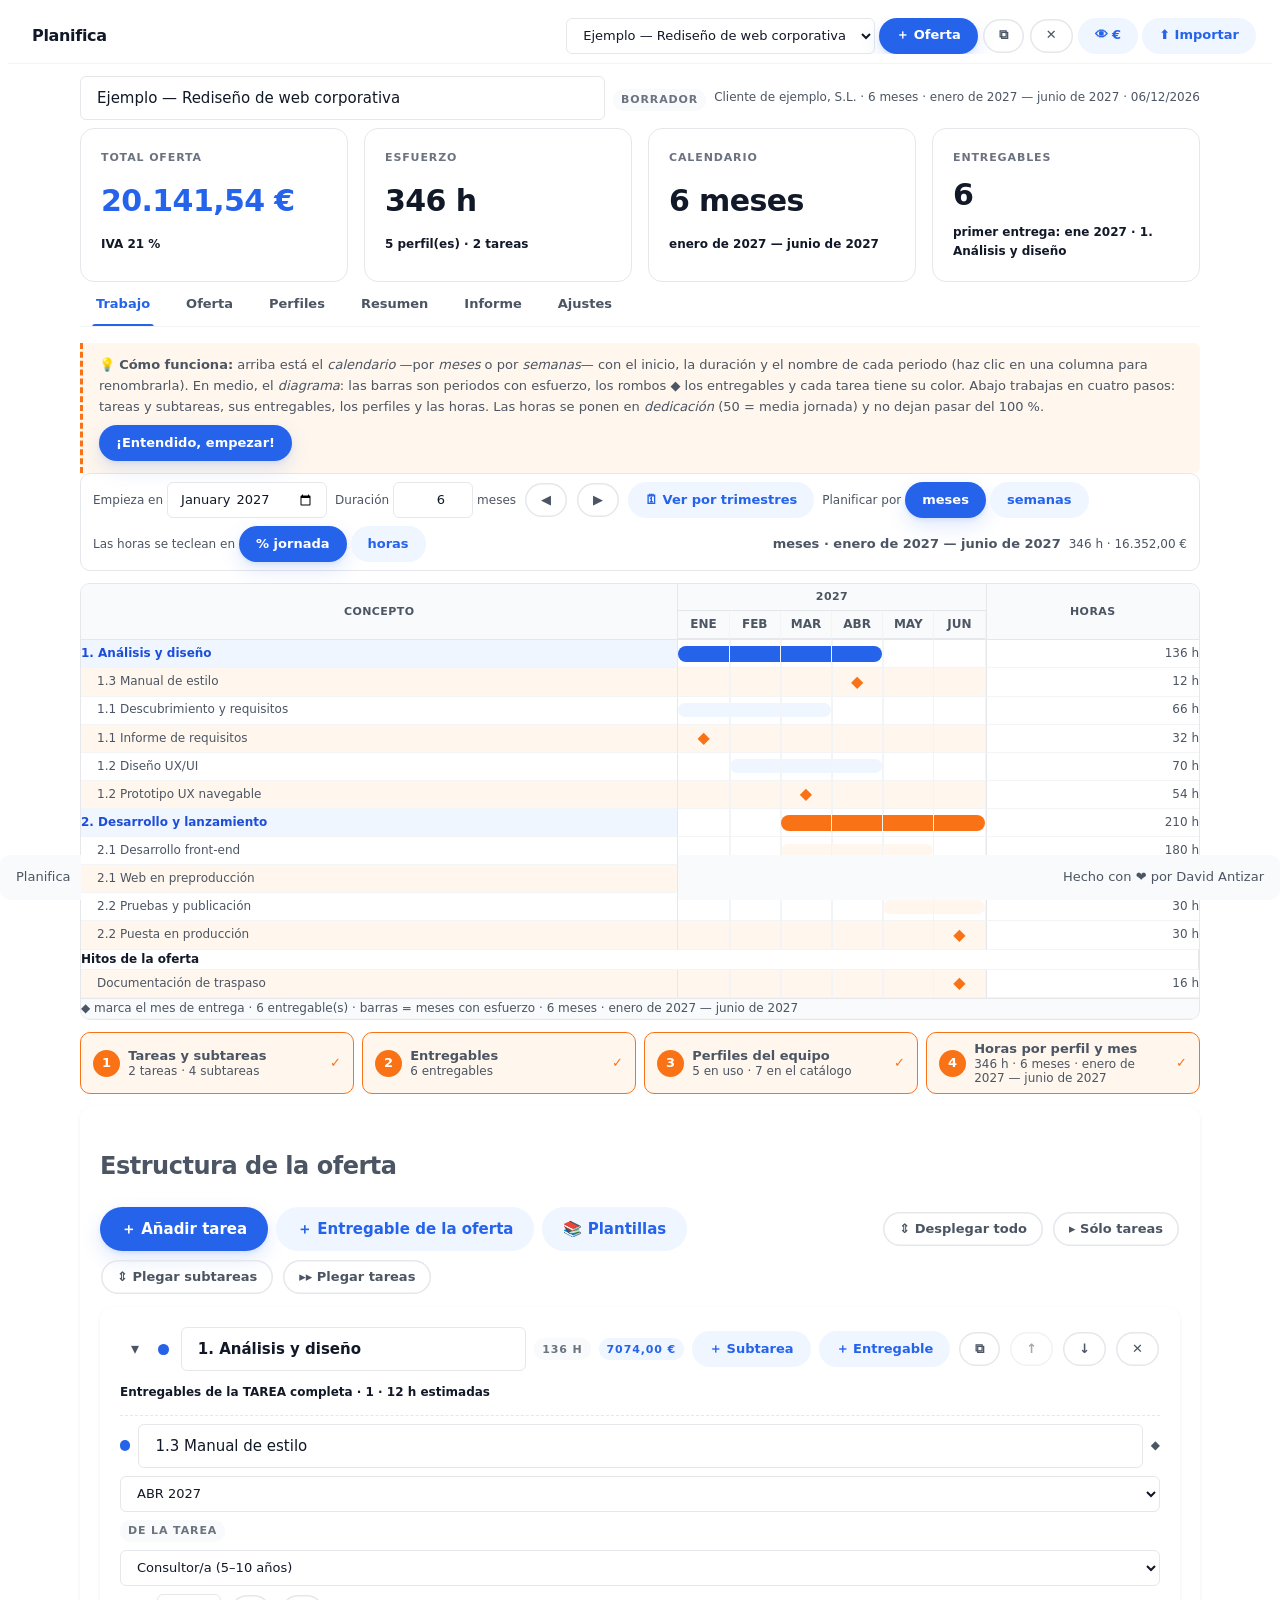
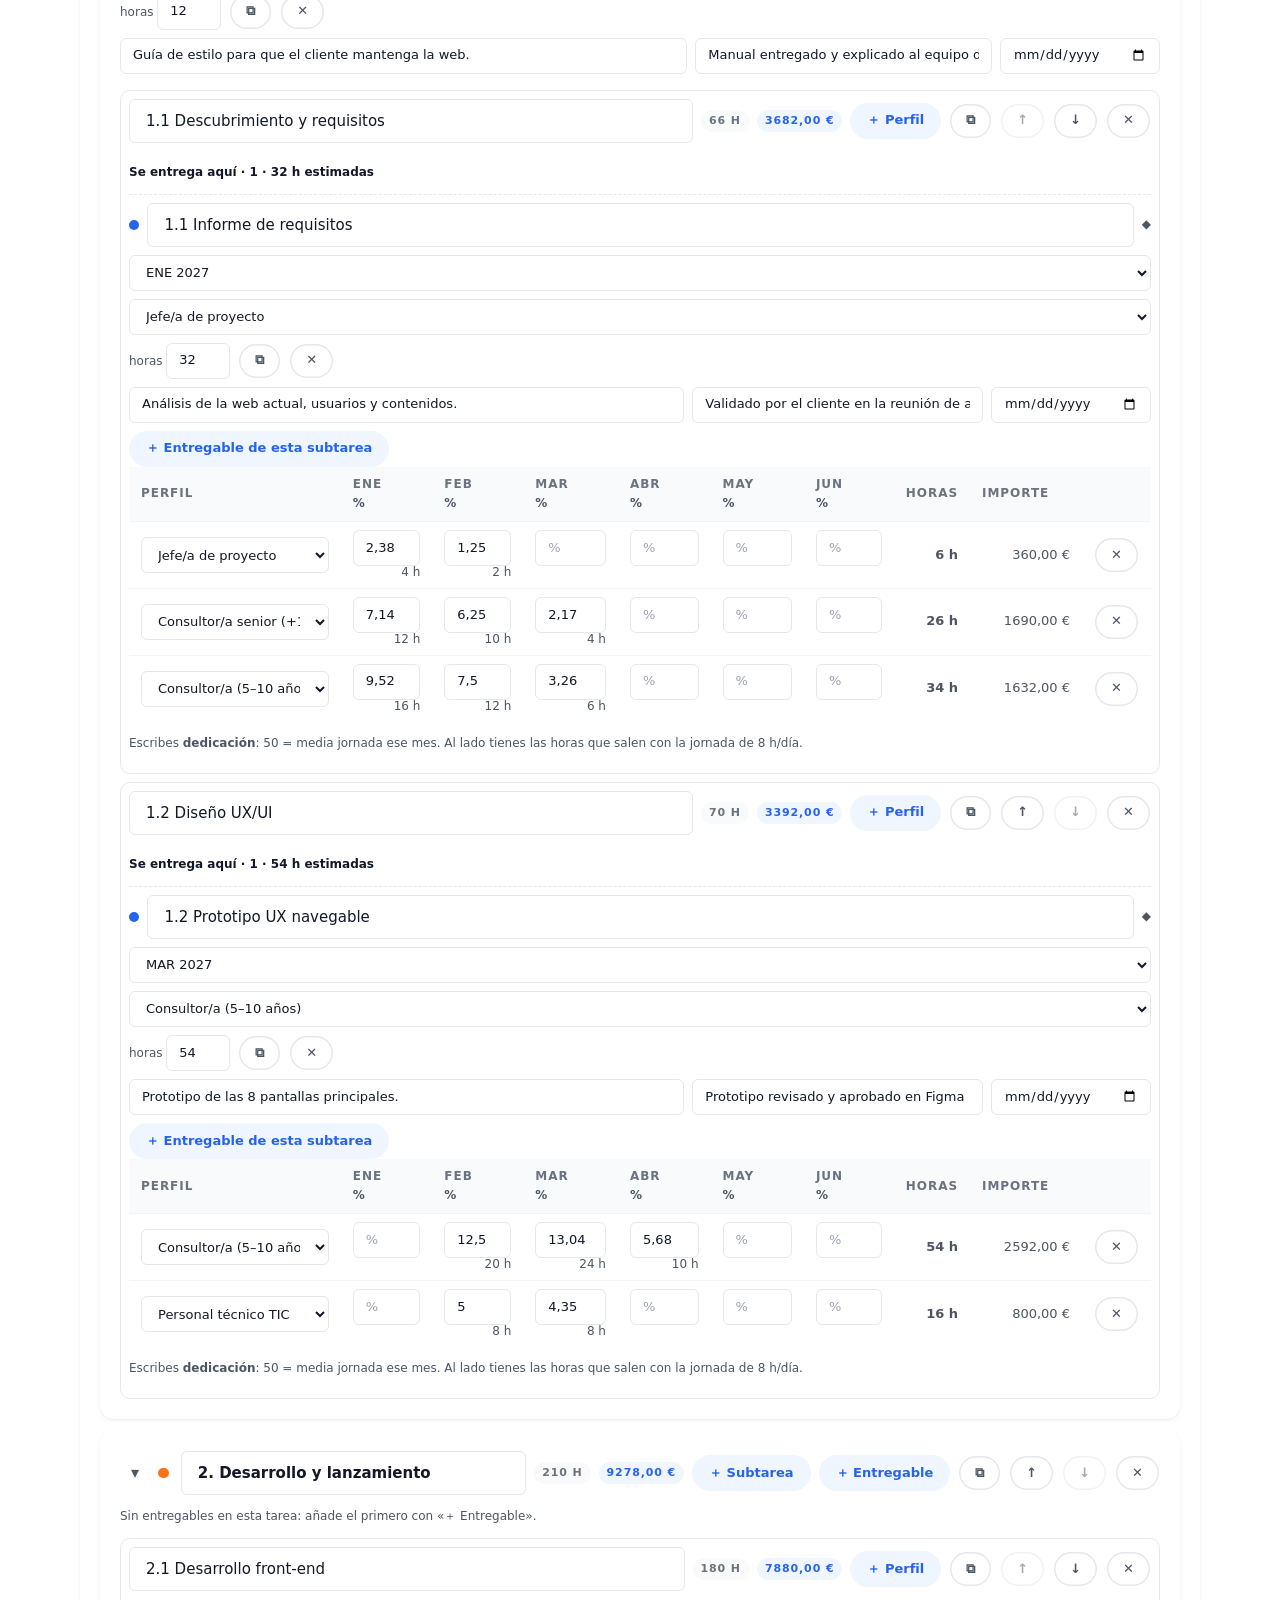
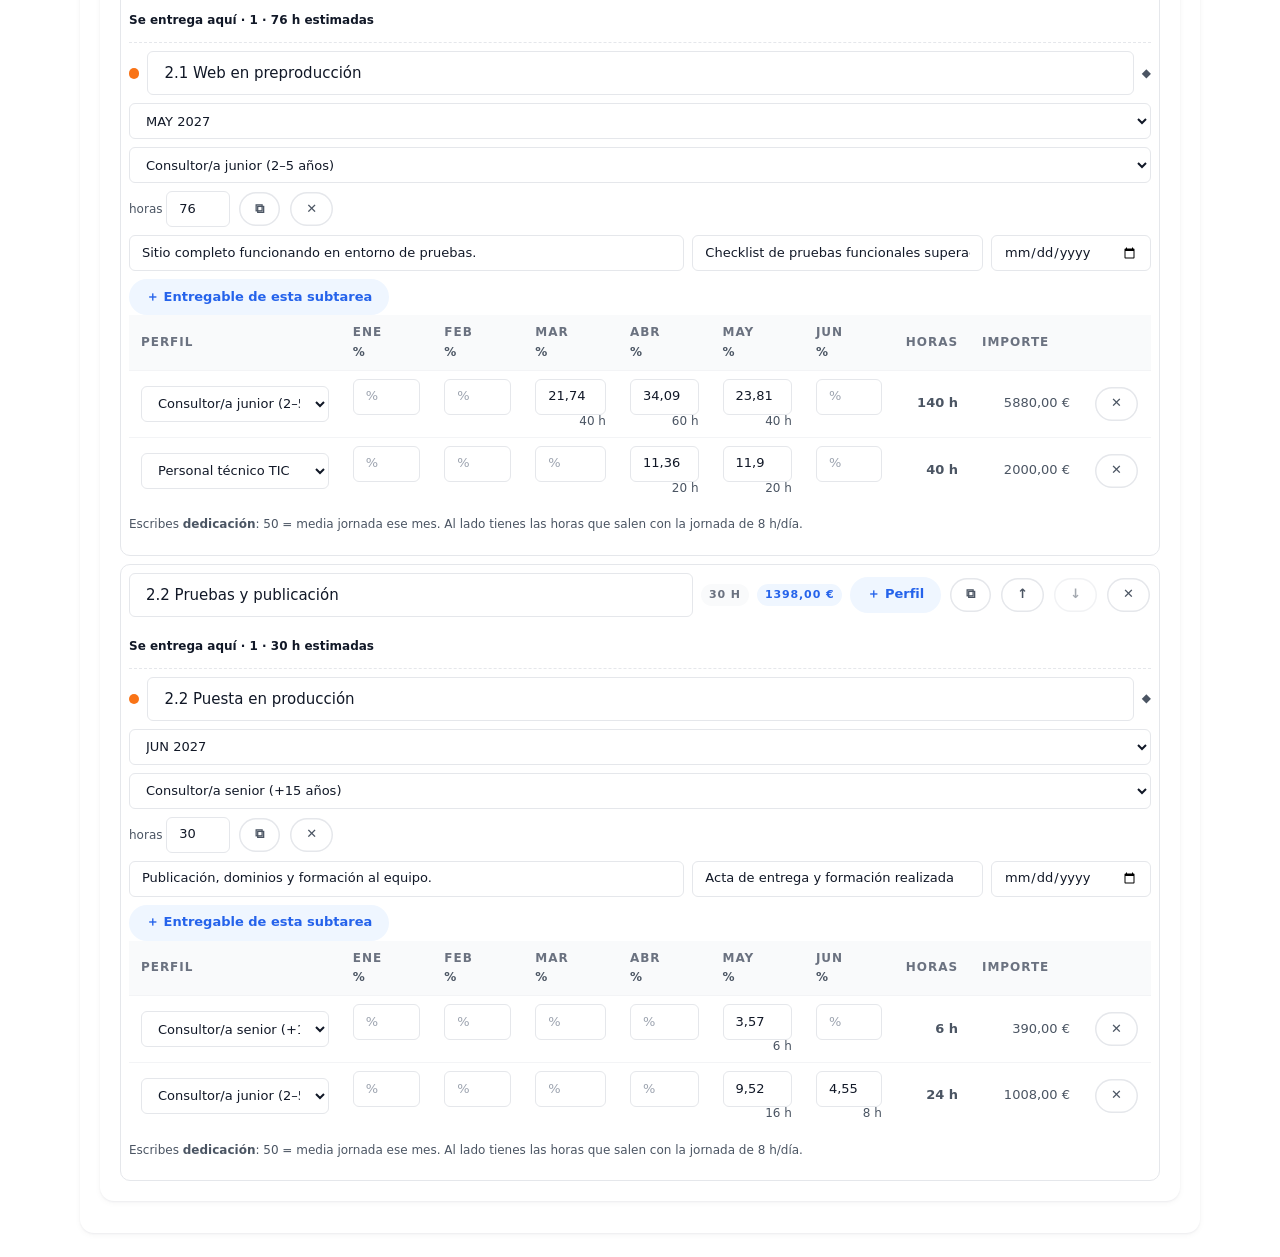
==== commit 34844ada: "v7: fuera las barras de color (punto discreto), plegado por niveles, borrar linea pide confirmacion," ====
--- a/docs/index.html
+++ b/docs/index.html
@@ -2688,9 +2688,12 @@
 .pa-tono-4 { --pa-tono: var(--nz-warning); --pa-tono-fluido: var(--nz-warning-soft); }
 .pa-tono-5 { --pa-tono: var(--nz-danger);  --pa-tono-fluido: var(--nz-danger-soft); }
 
-.pa-tarea { border-left: 4px solid var(--pa-tono, var(--nz-border)); }
-.pa-tarea .pa-sub { border-left: 3px solid var(--pa-tono-fluido, var(--nz-border)); }
-.pa-tarea .pa-hito { border-left: 3px solid var(--pa-tono, var(--nz-border)); }
+/* El color va en un punto, no en barras: marca sin ensuciar.
+   El tono se ve entero en las barras del diagrama. */
+.pa-tono-punto {
+  display: inline-block; width: 0.65rem; height: 0.65rem; border-radius: 50%;
+  background: var(--pa-tono, var(--nz-border)); flex: 0 0 auto;
+}
 
 .pa-gantt__fila--tarea .pa-barra { background: var(--pa-tono, var(--nz-brand)); }
 .pa-gantt__fila--subtarea .pa-barra { background: var(--pa-tono-fluido, var(--nz-brand)); }
@@ -2712,6 +2715,19 @@
   .pa-gantt__celda { min-width: 2.6rem; }
 }
 
+
+
+/* ---------- Plegar y desplegar: chevron claro y el cuerpo oculto sin rastro ---------- */
+.pa-chevron {
+  flex: 0 0 auto; width: 1.9rem; height: 1.9rem; min-height: 1.9rem; padding: 0;
+  border: 0; border-radius: var(--nz-radius-md); background: transparent;
+  color: var(--nz-text-soft); font-size: var(--nz-text-md); cursor: pointer; line-height: 1;
+}
+.pa-chevron:hover { background: var(--nz-surface-2, var(--nz-surface)); color: var(--nz-text); }
+.pa-tarea--plegada > .pa-tarea__cuerpo { display: none; }
+.pa-sub--plegada > .pa-sub__cuerpo { display: none; }
+.pa-tarea__cab .pa-tono-punto { margin-right: var(--nz-space-1); }
+@media (max-width: 720px) { .pa-chevron { width: 44px; height: 44px; font-size: var(--nz-text-lg); } }
 
 </style>
 
@@ -3035,6 +3051,7 @@
   const PL = (raiz.PL = raiz.PL || {});
   const N = () => PL.nucleo;
 
+  const UNIDADES = ["mes", "semana"];
   const ZOOMS = ["mes", "trimestre"];
   const MIN_PERIODOS = 1, MAX_PERIODOS = 60;
 
@@ -3053,6 +3070,7 @@
     const n = N().acota(q.n === undefined ? 12 : q.n, MIN_PERIODOS, MAX_PERIODOS);
     q.n = nHoras ? Math.max(n, N().acota(nHoras, MIN_PERIODOS, MAX_PERIODOS)) : n;
     q.zoom = ZOOMS.indexOf(q.zoom) >= 0 ? q.zoom : "mes";
+    q.unidad = UNIDADES.indexOf(q.unidad) >= 0 ? q.unidad : "mes";
     q.etiquetas = (q.etiquetas && typeof q.etiquetas === "object" && !Array.isArray(q.etiquetas)) ? q.etiquetas : {};
     Object.keys(q.etiquetas).forEach(k => {
       const i = parseInt(k, 10);
@@ -3066,10 +3084,29 @@
   /* ---------- Fechas de cada periodo ---------- */
 
   /** Primer día del periodo i (0 = el primero del calendario). */
+  /** Número de semana ISO (1..53) de una fecha. */
+  function semanaISO(d) {
+    const t = new Date(d.getFullYear(), d.getMonth(), d.getDate());
+    const dia = (t.getDay() + 6) % 7;                 /* 0 = lunes */
+    t.setDate(t.getDate() - dia + 3);                 /* el jueves de esa semana */
+    const primerJueves = new Date(t.getFullYear(), 0, 4);
+    const d0 = (primerJueves.getDay() + 6) % 7;
+    primerJueves.setDate(primerJueves.getDate() - d0 + 3);
+    return 1 + Math.round((t - primerJueves) / 604800000);
+  }
+
+  /** Fecha de comienzo del periodo i: el día 1 del mes, o el lunes de la semana. */
   function fecha(p, i) {
     const q = normalizar(p);
     const partes = q.inicio.split("-").map(Number);
-    return new Date(partes[0], partes[1] - 1 + Math.round(N().num(i)), 1);
+    const k = Math.round(N().num(i));
+    if (q.unidad === "semana") {
+      const primero = new Date(partes[0], partes[1] - 1, 1);
+      const dia = primero.getDay();                     /* 0 = domingo */
+      const lunes = new Date(partes[0], partes[1] - 1, 1 + (dia === 0 ? -6 : 1 - dia));
+      return new Date(lunes.getFullYear(), lunes.getMonth(), lunes.getDate() + 7 * k);
+    }
+    return new Date(partes[0], partes[1] - 1 + k, 1);
   }
 
   function meses(p) { return normalizar(p).n; }
@@ -3086,10 +3123,11 @@
 
   /* ---------- Etiquetas ---------- */
 
-  /** Rótulo automático del periodo: "OCT" (mes) o "T4" (trimestre). */
+  /** Rótulo automático del periodo: "OCT" (mes), "S37" (semana) o "T4" (trimestre). */
   function etiquetaAuto(p, i) {
     const q = normalizar(p);
     const d = fecha(q, i);
+    if (q.unidad === "semana") return "S" + semanaISO(d);
     if (q.zoom === "trimestre") return "T" + (Math.floor(d.getMonth() / 3) + 1);
     /* Columna estrecha del Gantt: mes corto en MAYÚSCULAS, sin el año
        (el año va en su propia banda de cabecera). */
@@ -3163,6 +3201,22 @@
   }
 
   /** Bandas de año que agrupan las columnas (para no repetir el año en cada una). */
+  /** Banda intermedia de trimestres: sólo con semanas, para no perderse en 52 columnas. */
+  function bandasTrimestre(p) {
+    const q = normalizar(p);
+    if (q.unidad !== "semana") return null;
+    const cols = columnas(q);
+    const out = [];
+    cols.forEach(c => {
+      const d = fecha(q, c.periodos[0]);
+      const t = (d.getFullYear() * 4) + Math.floor(d.getMonth() / 3);
+      const ult = out[out.length - 1];
+      if (ult && ult.clave === t) { ult.n++; }
+      else out.push({ clave: t, n: 1, texto: "T" + (Math.floor(d.getMonth() / 3) + 1) + " " + d.getFullYear() });
+    });
+    return out;
+  }
+
   function bandas(p) {
     const cols = columnas(p);
     const out = [];
@@ -3198,6 +3252,14 @@
   }
 
   /** "6 meses · octubre 2026 — marzo 2027" */
+  /** "6 meses · octubre de 2026 — marzo de 2027" o "26 semanas · …". */
+  function duracionLegibleUnidad(p) {
+    const q = normalizar(p);
+    const n = q.n;
+    if (q.unidad === "semana") return n + " " + N().plural(n, "semana") + " · " + rangoLegible(q);
+    return N().plural(n, "mes") + " · " + rangoLegible(q);
+  }
+
   function duracionLegible(p) {
     const q = normalizar(p);
     return q.n + " " + N().plural(q.n, "mes") + " · " + rangoLegible(q);
@@ -3254,15 +3316,17 @@
   }
 
   /** Días laborables del periodo i (los días de la semana que se trabajan). */
+  /** Días laborables del periodo: los del mes, o los de la semana (7 días desde el lunes). */
   function diasLaborables(p, i, diasSemana) {
-    const f = fecha(p, i);
+    const q = normalizar(p);
+    const f = fecha(q, i);
     const dias = (Array.isArray(diasSemana) && diasSemana.length) ? diasSemana : [1, 2, 3, 4, 5];
-    const clave = f.getFullYear() + "-" + (f.getMonth() + 1) + "|" + dias.join(",");
+    const clave = q.unidad + "|" + N().mesISO(f) + "-" + f.getDate() + "|" + dias.join(",");
     if (CACHE_LAB[clave] !== undefined) return CACHE_LAB[clave];
-    const total = new Date(f.getFullYear(), f.getMonth() + 1, 0).getDate();
+    const total = q.unidad === "semana" ? 7 : new Date(f.getFullYear(), f.getMonth() + 1, 0).getDate();
     let n = 0;
-    for (let d = 1; d <= total; d++) {
-      const wd = new Date(f.getFullYear(), f.getMonth(), d).getDay();   /* 0=domingo */
+    for (let d = 0; d < total; d++) {
+      const wd = new Date(f.getFullYear(), f.getMonth(), f.getDate() + d).getDay();   /* 0=domingo */
       if (dias.indexOf(wd === 0 ? 7 : wd) >= 0) n++;
     }
     CACHE_LAB[clave] = n;
@@ -3276,6 +3340,8 @@
   }
 
   PL.periodos = {
+    UNIDADES: UNIDADES, semanaISO: semanaISO, bandasTrimestre: bandasTrimestre,
+    duracionLegibleUnidad: duracionLegibleUnidad,
     diasDelMes: diasDelMes, diasLaborables: diasLaborables, horasLaborables: horasLaborables,
     ZOOMS: ZOOMS, MIN: MIN_PERIODOS, MAX: MAX_PERIODOS,
     porDefecto: porDefecto, normalizar: normalizar,
@@ -3286,6 +3352,211 @@
     mesLargo: mesLargo, mesCorto: mesCorto, rango: rango, rangoLegible: rangoLegible,
     duracionLegible: duracionLegible, posicionLegible: posicionLegible,
     conInicio: conInicio, conN: conN, conZoom: conZoom, siguienteZoom: siguienteZoom, desplazar: desplazar
+  };
+})(typeof window !== "undefined" ? window : globalThis);
+
+/* ====== MÓDULO unidades.js ====== */
+"use strict";
+/* =====================================================================
+   Planifica v4 — UNIDADES DEL CALENDARIO
+   El mismo trabajo se puede planificar por MESES o por SEMANAS. Aquí vive la
+   conversión de una a otra, que reparte las horas por días laborables reales
+   (no a partes iguales): así una semana de agosto no se lleva lo mismo que una
+   de octubre, y la dedicación no se dispara sola.
+
+   Regla: la conversión la decide el usuario y con aviso. Nada se convierte por
+   sorpresa.
+   ===================================================================== */
+(function (raiz) {
+  const PL = (raiz.PL = raiz.PL || {});
+  const N = () => PL.nucleo;
+
+  /* ---------- Semanas de un mes ---------- */
+
+  /** El lunes de la semana en la que cae una fecha. */
+  function lunes(d) {
+    const dia = d.getDay();                       /* 0 = domingo */
+    return new Date(d.getFullYear(), d.getMonth(), d.getDate() + (dia === 0 ? -6 : 1 - dia));
+  }
+
+  /** Días laborables que hay entre dos fechas (ambas dentro), según los días trabajados. */
+  function diasLaborablesEntre(desde, hasta, diasSemana) {
+    const dias = (Array.isArray(diasSemana) && diasSemana.length) ? diasSemana : [1, 2, 3, 4, 5];
+    let n = 0;
+    const d = new Date(desde.getFullYear(), desde.getMonth(), desde.getDate());
+    while (d <= hasta) {
+      const wd = d.getDay();
+      if (dias.indexOf(wd === 0 ? 7 : wd) >= 0) n++;
+      d.setDate(d.getDate() + 1);
+    }
+    return n;
+  }
+
+  /** Las semanas (por su lunes) que tocan un mes, con los días laborables que caen
+      DENTRO de ese mes. Es la clave para repartir sin inventarse jornadas. */
+  function semanasDelMes(anio, mes, jornada) {
+    const primero = new Date(anio, mes - 1, 1);
+    const ultimo = new Date(anio, mes, 0);
+    const out = [];
+    let l = lunes(primero);
+    while (l <= ultimo) {
+      const desde = l < primero ? primero : l;
+      const fin = new Date(l.getFullYear(), l.getMonth(), l.getDate() + 6);
+      const hasta = fin > ultimo ? ultimo : fin;
+      const dias = diasLaborablesEntre(desde, hasta, jornada && jornada.diasSemana);
+      if (dias > 0) out.push({ lunes: l, dias: dias });
+      l = new Date(l.getFullYear(), l.getMonth(), l.getDate() + 7);
+    }
+    return out;
+  }
+
+  /** Mes al que pertenece una semana: el del jueves (criterio ISO). */
+  function mesDeSemana(l, anioMes) {
+    const jueves = new Date(l.getFullYear(), l.getMonth(), l.getDate() + 3);
+    void anioMes;
+    return { anio: jueves.getFullYear(), mes: jueves.getMonth() + 1 };
+  }
+
+  /** Las semanas del rango del calendario, en orden y sin repetir: desde el lunes
+      de la semana del primer día hasta el último día del último mes. Cada semana
+      pertenece al mes de su jueves (criterio ISO), así que el reparto del mes entre
+      sus semanas nunca cuenta dos veces la misma. */
+  function mapaSemanas(periodos, jornada) {
+    const P = PL.periodos;
+    const p = P.normalizar(periodos);
+    const nMeses = p.n;
+    const partes = p.inicio.split("-").map(Number);
+    const mesCero = partes[0] * 12 + (partes[1] - 1);
+    const primero = new Date(partes[0], partes[1] - 1, 1);
+    const ultimo = new Date(partes[0], partes[1] - 1 + nMeses, 0);
+    const dias = (jornada && jornada.diasSemana) || [1, 2, 3, 4, 5];
+    const base = lunes(primero);
+    const semanas = [];
+    const porMes = {};
+    for (let i = 0; i < nMeses; i++) porMes[i] = [];
+    let l = base;
+    while (l <= ultimo) {
+      const fin = new Date(l.getFullYear(), l.getMonth(), l.getDate() + 6);
+      const desde = l < primero ? primero : l;
+      const hasta = fin > ultimo ? ultimo : fin;
+      const jueves = new Date(l.getFullYear(), l.getMonth(), l.getDate() + 3);
+      const mes = (jueves.getFullYear() * 12 + jueves.getMonth()) - mesCero;
+      const diasLab = diasLaborablesEntre(desde, hasta, dias);
+      const indice = semanas.push({ lunes: l, mes: mes, dias: diasLab }) - 1;
+      if (porMes[mes]) porMes[mes].push({ indice: indice, dias: diasLab });
+      l = new Date(l.getFullYear(), l.getMonth(), l.getDate() + 7);
+    }
+    return { semanas: semanas, porMes: porMes };
+  }
+
+  /* ---------- Reparto de horas ---------- */
+
+  /** Reparte `horas` entre varios tramos según su peso, cuadrando al final para no
+      perder ni ganar céntimos de hora. */
+  function reparte(horas, pesos) {
+    const total = pesos.reduce((a, b) => a + b, 0);
+    if (total <= 0 || horas <= 0) return pesos.map(() => 0);
+    const out = [];
+    let acumulado = 0;
+    pesos.forEach((peso, i) => {
+      if (i === pesos.length - 1) { out.push(N().r2(horas - acumulado)); return; }
+      const v = N().r2(horas * peso / total);
+      out.push(v);
+      acumulado = N().r2(acumulado + v);
+    });
+    return out;
+  }
+
+  /* ---------- Conversión de una oferta ---------- */
+
+  /** Pasa una oferta de meses a semanas (o al revés). Devuelve un resumen con lo que
+      ha pasado, para poder avisar de forma honesta. */
+  function convertirOferta(o, destino) {
+    const P = PL.periodos, M = PL.modelo;
+    if (!o || (destino !== "semana" && destino !== "mes")) return null;
+    if (P.normalizar(o.periodos).unidad === destino) return null;
+
+    const jornada = M.normalizarJornada(o.jornada);
+    const nMeses = P.meses(o.periodos);
+    const resumen = { de: P.normalizar(o.periodos).unidad, a: destino, nMeses: nMeses, totalHoras: 0 };
+
+    /* Se trabaja con TODAS las horas por mes, sumando todas las líneas. */
+    const horasMes = [];
+    for (let i = 0; i < nMeses; i++) horasMes.push(0);
+    N().lista(o.tareas).forEach(t => N().lista(t.subtareas).forEach(s => N().lista(s.lineas).forEach(l => {
+      for (let i = 0; i < nMeses; i++) horasMes[i] = N().r2(horasMes[i] + N().num((l.horas || {})["p" + i]));
+    })));
+    resumen.totalHoras = N().r2(horasMes.reduce((a, b) => a + b, 0));
+
+    /* --- Meses → semanas --- */
+    if (destino === "semana") {
+      const mapa = mapaSemanas(o.periodos, jornada);
+      const nSemanas = mapa.semanas.length;
+      const horasLinea = l => {
+        const out = [];
+        for (let i = 0; i < nMeses; i++) {
+          const h = N().num((l.horas || {})["p" + i]);
+          const tramos = mapa.porMes[i] || [];
+          const valores = reparte(h, tramos.map(x => x.dias));
+          tramos.forEach((x, k) => { out[x.indice] = N().r2((out[x.indice] || 0) + valores[k]); });
+        }
+        for (let k = 0; k < nSemanas; k++) if (out[k] === undefined) out[k] = 0;
+        return out;
+      };
+      N().lista(o.tareas).forEach(t => N().lista(t.subtareas).forEach(s => N().lista(s.lineas).forEach(l => {
+        const valores = horasLinea(l);
+        l.horas = {};
+        valores.forEach((v, k) => { l.horas["p" + k] = v; });
+      })));
+      /* Los entregables caen en la primera semana de su mes. */
+      N().lista(o.tareas).forEach(t => N().lista(t.entregables).forEach(e => {
+        const tramos = mapa.porMes[e.periodo];
+        e.periodo = (tramos && tramos.length) ? tramos[0].indice : 0;
+      }));
+      N().lista(o.entregables).forEach(e => {
+        const tramos = mapa.porMes[e.periodo];
+        e.periodo = (tramos && tramos.length) ? tramos[0].indice : 0;
+      });
+      o.periodos = P.normalizar({ inicio: o.periodos.inicio, n: nSemanas, zoom: "mes", unidad: "semana", etiquetas: {} }, nSemanas);
+      resumen.nSemanas = nSemanas;
+      return resumen;
+    }
+
+    /* --- Semanas → meses --- */
+    /* Cada semana se lleva sus horas al mes en el que cae (según su jueves). */
+    const partesIni = o.periodos.inicio.split("-").map(Number);
+    const mesCero = partesIni[0] * 12 + (partesIni[1] - 1);
+    const mesDe = [];
+    let mesMax = 0;
+    for (let k = 0; k < nMeses; k++) {
+      const l = P.fecha(o.periodos, k);
+      const jueves = new Date(l.getFullYear(), l.getMonth(), l.getDate() + 3);
+      const m = (jueves.getFullYear() * 12 + jueves.getMonth()) - mesCero;
+      mesDe.push(m);
+      if (m > mesMax) mesMax = m;
+    }
+    const nDestino = mesMax + 1;
+
+    N().lista(o.tareas).forEach(t => N().lista(t.subtareas).forEach(s2 => N().lista(s2.lineas).forEach(l => {
+      const nuevo = {};
+      for (let k = 0; k < nMeses; k++) {
+        const v = N().num((l.horas || {})["p" + k]);
+        if (v) nuevo["p" + mesDe[k]] = N().r2((nuevo["p" + mesDe[k]] || 0) + v);
+      }
+      l.horas = nuevo;
+    })));
+    const reubica = e => { const k = Math.round(N().acota(e.periodo, 0, nMeses - 1)); e.periodo = mesDe[k] || 0; };
+    N().lista(o.tareas).forEach(t => N().lista(t.entregables).forEach(reubica));
+    N().lista(o.entregables).forEach(reubica);
+
+    o.periodos = P.normalizar({ inicio: o.periodos.inicio, n: nDestino, zoom: "mes", unidad: "mes", etiquetas: {} }, nDestino);
+    resumen.nMesesDestino = nDestino;
+    return resumen;
+  }
+
+  PL.unidades = {
+    semanasDelMes: semanasDelMes, mapaSemanas: mapaSemanas, reparte: reparte,
+    convertirOferta: convertirOferta, lunes: lunes
   };
 })(typeof window !== "undefined" ? window : globalThis);
 
@@ -4067,6 +4338,23 @@
 
   function pctPerfilEnMes(o, perfilId, i) { return pctDeHoras(o, i, horasPerfilEnMes(o, perfilId, i)); }
 
+  /** Horas que le QUEDAN libres a un perfil en un mes, sin contar la línea que se
+      está editando: es el tope real que se puede teclear ahí. */
+  function horasDisponiblesPerfilMes(o, perfilId, i, lineaId) {
+    const limite = horasLaborablesMes(o, i);
+    let usado = 0;
+    lista(o && o.tareas).forEach(ta => lista(ta.subtareas).forEach(sb => lista(sb.lineas).forEach(l => {
+      if (l.id === lineaId || l.perfilId !== perfilId) return;
+      usado += N().num((l.horas || {})["p" + i]);
+    })));
+    return Math.max(0, N().r2(limite - usado));
+  }
+
+  /** Porcentaje libre de un perfil en un mes (para el tope del 100 %). */
+  function pctDisponiblePerfilMes(o, perfilId, i, lineaId) {
+    return pctDeHoras(o, i, horasDisponiblesPerfilMes(o, perfilId, i, lineaId));
+  }
+
   /** Perfiles que se pasan del 100 % en algún mes: nadie puede estar más de una
       jornada completa a la vez. Devuelve [{perfilId, periodo, horas, limite, pct}]. */
   function excesosPerfil(o) {
@@ -4188,6 +4476,7 @@
     jornada: jornada, horasLaborablesMes: horasLaborablesMes, horasLaborablesTotal: horasLaborablesTotal,
     pctDeHoras: pctDeHoras, horasDePct: horasDePct,
     horasPerfilEnMes: horasPerfilEnMes, pctPerfilEnMes: pctPerfilEnMes, excesosPerfil: excesosPerfil,
+    horasDisponiblesPerfilMes: horasDisponiblesPerfilMes, pctDisponiblePerfilMes: pctDisponiblePerfilMes,
     clonarTarea: clonarTarea, clonarSubtarea: clonarSubtarea
   };
 })(typeof window !== "undefined" ? window : globalThis);
@@ -4968,11 +5257,32 @@
       '<td class="pa-gantt__total">' + (N().num(e.horas) ? N().num(e.horas).toLocaleString("es-ES") + " h" : "—") + "</td></tr>";
   }
 
+  /** Con el calendario por semanas, una banda de trimestres: 52 columnas sin
+      referencia son ilegibles. Devuelve la fila de trimestres o null. */
+  function filaTrimestres(o, etiqueta) {
+    const tri = P().bandasTrimestre(o.periodos);
+    if (!tri) return null;
+    const fila = tri.map(t => '<th colspan="' + t.n + '" scope="colgroup">' + (etiqueta ? t.texto : t.texto) + "</th>").join("");
+    return '<tr class="pa-gantt__tri">' + fila + "</tr>";
+  }
+
   /** Cabecera: banda de años + rótulos editables. */
   function cabecera(o) {
     const cols = P().columnas(o.periodos);
     const bandas = P().bandas(o.periodos);
     const filaAnios = bandas.map(b => '<th colspan="' + b.n + '" scope="colgroup">' + b.anio + "</th>").join("");
+    const tri = filaTrimestres(o, true);
+    if (tri) {
+      return "<thead>" +
+        '<tr class="pa-gantt__anios"><th class="pa-gantt__concepto" rowspan="3" scope="col">Concepto</th>' + filaAnios +
+        '<th class="pa-gantt__total" rowspan="3" scope="col">Horas</th></tr>' +
+        tri +
+        '<tr class="pa-gantt__meses">' + cols.map(c => '<th scope="col"><input class="pa-gantt__rotulo' +
+          (P().estaEditada(o.periodos, c.periodos[0]) ? " pa-gantt__rotulo--editado" : "") + '" value="' + N().esc(c.etiqueta) +
+          '" data-campo="periodo-rotulo" data-id="' + c.periodos[0] + '" title="Clic para renombrar este periodo" ' +
+          'aria-label="Nombre del periodo"></th>').join("") +
+        "</tr></thead>";
+    }
     const filaMeses = cols.map(c => {
       const idx = c.periodos[0];
       const editado = P().estaEditada(o.periodos, idx) ? " pa-gantt__rotulo--editado" : "";
@@ -5027,6 +5337,13 @@
     const bandas = P().bandas(o.periodos);
     const filaAnios = bandas.map(b => '<th colspan="' + b.n + '" scope="colgroup">' + b.anio + "</th>").join("");
     const filaMeses = cols.map(c => "<th scope=\"col\">" + N().esc(c.etiqueta) + "</th>").join("");
+    const tri = filaTrimestres(o, true);
+    if (tri) {
+      return "<thead>" +
+        '<tr class="pa-gantt__anios"><th class="pa-gantt__concepto" rowspan="3" scope="col">Concepto</th>' + filaAnios +
+        '<th class="pa-gantt__total" rowspan="3" scope="col">Horas</th></tr>' +
+        tri + '<tr class="pa-gantt__meses">' + filaMeses + "</tr></thead>";
+    }
     return "<thead>" +
       '<tr class="pa-gantt__anios"><th class="pa-gantt__concepto" rowspan="2" scope="col">Concepto</th>' + filaAnios +
       '<th class="pa-gantt__total" rowspan="2" scope="col">Horas</th></tr>' +
@@ -5173,6 +5490,7 @@
       ? '<span class="nz-badge nz-badge--accent">de la oferta</span>'
       : (ctx === "subtarea" ? "" : '<span class="nz-badge nz-badge--neutral">de la tarea</span>');
     return '<div class="pa-hito pa-hito--' + ctx + '" data-id="' + id + '" data-subtarea="' + sId + '">' +
+      '<span class="pa-tono-punto" title="Entregable"></span>' +
       '<span class="pa-hito__nombre"><input class="nz-input" data-campo="hito-nombre"' + at + ' value="' + N().esc(e.nombre) + '" placeholder="Nombre del entregable"></span>' +
       '<span class="pa-ahora pa-mini">◆</span>' +
       selectPeriodo(o, e.periodo, "hito-periodo", id, tId, sId) +
@@ -5269,6 +5587,7 @@
     const per = o.periodos;
     const editados = P().cuantasEditadas(per);
     const enPct = APP().modoHoras() === "pct";
+    const semanal = P().normalizar(per).unidad === "semana";
     return '<div class="pa-calendario">' +
       '<span class="pa-calendario__dato"><label class="pa-mini" for="cal-inicio">Empieza en</label>' +
         '<input class="nz-input nz-input--sm pa-input-fecha" type="month" id="cal-inicio" data-campo="cal-inicio" value="' + N().esc(per.inicio) + '"></span>' +
@@ -5280,11 +5599,14 @@
       '<button class="nz-btn nz-btn--soft nz-btn--sm" data-acc="cal-zoom" title="Ver por meses o por trimestres">' +
         (per.zoom === "mes" ? "🗓 Ver por trimestres" : "🗓 Ver por meses") + "</button>" +
       (editados ? '<button class="nz-btn nz-btn--ghost nz-btn--sm" data-acc="cal-rotulos-auto" title="Devolver los rótulos automáticos">↺ ' + editados + ' rótulo(s)</button>' : "") +
+      '<span class="pa-calendario__dato"><span class="pa-mini">Planificar por</span>' +
+        '<button class="nz-btn nz-btn--sm ' + (semanal ? "nz-btn--soft" : "nz-btn--primary") + '" data-acc="cal-unidad" data-unidad="mes" title="El calendario va por meses">meses</button>' +
+        '<button class="nz-btn nz-btn--sm ' + (semanal ? "nz-btn--primary" : "nz-btn--soft") + '" data-acc="cal-unidad" data-unidad="semana" title="El calendario va por semanas (40 h por semana completa)">semanas</button></span>' +
       '<span class="pa-calendario__dato"><span class="pa-mini">Las horas se teclean en</span>' +
         '<button class="nz-btn nz-btn--sm ' + (enPct ? "nz-btn--primary" : "nz-btn--soft") + '" data-acc="modo-horas" data-modo="pct" title="Teclear dedicación: 50 = media jornada ese mes">% jornada</button>' +
         '<button class="nz-btn nz-btn--sm ' + (enPct ? "nz-btn--soft" : "nz-btn--primary") + '" data-acc="modo-horas" data-modo="h" title="Teclear horas directamente">horas</button></span>' +
       '<span class="pa-espacio"></span>' +
-      '<span class="pa-calendario__duracion pa-ahora">' + N().esc(P().duracionLegible(per)) + "</span>" +
+      '<span class="pa-calendario__duracion pa-ahora">' + N().esc(P().duracionLegibleUnidad(per)) + "</span>" +
       '<span class="pa-mini pa-ahora">' + C().ofertaHoras(o).toLocaleString("es-ES") + " h" +
         (V2.verImportes() ? " · " + V2.imp(C().importeOferta(o, APP().pf())) : "") + "</span>" +
       "</div>";
@@ -5295,6 +5617,9 @@
   function cabeceraTarea(o, pf, t, i) {
     const V2 = V();
     return '<div class="pa-tarea__cab">' +
+      '<button class="pa-chevron" data-acc="toggle-tarea" data-id="' + t.id + '" aria-expanded="' + (t._abierta ? "true" : "false") + '"' +
+        ' title="' + (t._abierta ? "Plegar esta tarea" : "Desplegar esta tarea") + '">' + (t._abierta ? "▾" : "▸") + "</button>" +
+      '<span class="pa-tono-punto" title="Color de esta tarea"></span>' +
       '<input class="nz-input pa-crece2" data-campo="tarea-nombre" data-id="' + t.id + '" value="' + N().esc(t.nombre) + '" style="font-weight:700">' +
       '<span class="nz-badge nz-badge--neutral pa-ahora">' + V2.hor(C().tareaHoras(t)) + "</span>" +
       '<span class="nz-badge nz-badge--brand pa-importe pa-ahora">' + V2.imp(C().tareaImporte(t, pf)) + "</span>" +
@@ -5362,7 +5687,9 @@
         const pctMax = c.periodos.reduce((mx, i) => Math.max(mx, C().pctPerfilEnMes(o, l.perfilId, i)), 0);
         const pasado = !!(l.perfilId && pctMax > 100.005);
         if (pasado) exceso = true;
+        const libre = l.perfilId ? C().horasDisponiblesPerfilMes(o, l.perfilId, idx, l.id) : lab;
         const ayuda = V2.hor(h) + " · " + N().fmtNum(pct) + " % de " + Math.round(lab) + " h laborables" +
+          (l.perfilId ? " · " + N().fmtCampo(libre) + " h libres" : "") +
           (pasado ? " — MÁS DEL 100 %" : "");
         const eq = h > 0 ? (enPct ? V2.hor(h) : N().fmtNum(pct) + " %") : "";
         const clase = "nz-table__num nz-table__right pa-celda-horas" + (pasado ? " pa-celda--exceso" : "");
@@ -5430,8 +5757,10 @@
     }
     /* La tarjeta de cada tarea lleva la clase pa-tarea: la usan el CSS y los arneses. */
     return tareas.map((t, i) =>
-      '<article class="nz-article pa-tarea' + V2.claseTono(o, t.id) + '">' + cabeceraTarea(o, pf, t, i) +
-      bloqueHitos(o, pf, t) + subtareas(o, pf, t) + "</article>"
+      '<article class="nz-article pa-tarea' + V2.claseTono(o, t.id) + (t._abierta ? "" : " pa-tarea--plegada") + '">' +
+        cabeceraTarea(o, pf, t, i) +
+        '<div class="pa-tarea__cuerpo">' + bloqueHitos(o, pf, t) + subtareas(o, pf, t) + "</div>" +
+      "</article>"
     ).join("");
   }
 
@@ -5463,9 +5792,10 @@
     const V2 = V(), o = APP().pr();
     if (!o) return;
     V2.escribir("tr-guia", (o.guia && !APP().ESTADO.guiaVista) ? V2.aviso("tip",
-      "<strong>Cómo funciona:</strong> arriba eliges el <em>calendario</em> (inicio, duración y nombre de cada mes, que puedes renombrar haciendo clic). " +
-      "En medio tienes el <em>diagrama</em>: las barras son meses con esfuerzo y los rombos ◆ son entregables. " +
-      "Abajo editas tareas, entregables, subtareas y horas por perfil: todo se recalcula al instante en las tres zonas y en el informe." +
+      "<strong>Cómo funciona:</strong> arriba está el <em>calendario</em> —por <em>meses</em> o por <em>semanas</em>— con el inicio, la duración y el nombre de cada periodo (haz clic en una columna para renombrarla). " +
+      "En medio, el <em>diagrama</em>: las barras son periodos con esfuerzo, los rombos ◆ los entregables y cada tarea tiene su color. " +
+      "Abajo trabajas en cuatro pasos: tareas y subtareas, sus entregables, los perfiles y las horas. " +
+      "Las horas se ponen en <em>dedicación</em> (50 = media jornada) y no dejan pasar del 100 %." +
       '<br><button class="nz-btn nz-btn--primary nz-btn--sm" style="margin-top:var(--nz-space-2)" data-acc="cerrar-guia">¡Entendido, empezar!</button>') : "");
   }
 
@@ -5531,8 +5861,10 @@
           '<button class="nz-btn nz-btn--soft" data-acc="nuevo-entregable-oferta">＋ Entregable de la oferta</button>' +
           '<button class="nz-btn nz-btn--soft" data-acc="plantilla-toggle">📚 Plantillas</button>' +
           '<span class="pa-espacio"></span>' +
-          '<button class="nz-btn nz-btn--ghost nz-btn--sm" data-acc="abrir-todo">Desplegar todo</button>' +
-          '<button class="nz-btn nz-btn--ghost nz-btn--sm" data-acc="cerrar-todo">Plegar todo</button>' +
+          '<button class="nz-btn nz-btn--ghost nz-btn--sm" data-acc="abrir-todo" title="Desplegar tareas, subtareas y horas">⇕ Desplegar todo</button>' +
+          '<button class="nz-btn nz-btn--ghost nz-btn--sm" data-acc="solo-tareas" title="Dejar sólo las tareas a la vista">▸ Sólo tareas</button>' +
+          '<button class="nz-btn nz-btn--ghost nz-btn--sm" data-acc="cerrar-todo" title="Plegar las subtareas">⇕ Plegar subtareas</button>' +
+          '<button class="nz-btn nz-btn--ghost nz-btn--sm" data-acc="plegar-tareas" title="Plegar también las tareas">▸▸ Plegar tareas</button>' +
         "</div>"));
   }
 
@@ -6326,6 +6658,8 @@
   const APP = () => PL.app;
 
   const o = () => APP().pr();
+  /** Importe en texto para los avisos. */
+  const r2texto = v => N().fmtNum(v) + " €";
   const pf = () => APP().pf();
   const id = b => b.dataset.id || "";
   const tarea = b => b.dataset.tarea || "";
@@ -6375,6 +6709,23 @@
     },
 
     /* ---------- Calendario ---------- */
+    /* Meses ⇄ semanas: se convierte el calendario entero repartiendo las horas por
+       días laborables reales. Se avisa antes y se cuenta lo que ha pasado. */
+    "cal-unidad": b => {
+      const u = (b && b.dataset && b.dataset.unidad) === "semana" ? "semana" : "mes";
+      const of = o();
+      if (P().normalizar(of.periodos).unidad === u) return;
+      if (!confirm("¿Pasar el calendario a " + (u === "semana" ? "semanas" : "meses") + "?\n\n" +
+        "Las horas se reparten por los días laborables reales de cada periodo y el total se mantiene. " +
+        "Los rótulos de periodo personalizados se pierden.")) return;
+      const r = PL.unidades.convertirOferta(of, u);
+      if (!r) return;
+      R().todo(); APP().guardar();
+      APP().toast("Calendario en " + (u === "semana" ? "semanas" : "meses") + ": " +
+        (u === "semana" ? r.nSemanas + " semanas" : r.nMesesDestino + " meses") + " · " +
+        N().fmtCampo(r.totalHoras) + " h y " + r2texto(C().importeOferta(of, pf())) + " (total sin cambios)");
+    },
+
     /* Cómo se teclean las horas: dedicación (% de jornada) u horas. */
     "modo-horas": b => {
       const m = (b && b.dataset && b.dataset.modo) === "h" ? "h" : "pct";
@@ -6448,12 +6799,39 @@
     },
     "elim-linea": b => {
       const r = M().buscarLinea(o(), id(b)); if (!r) return;
+      const p = C().perfilPorId(APP().ESTADO.perfiles, r.linea.perfilId);
+      const h = C().lineaHoras(r.linea);
+      /* Quitar una línea se lleva horas e importe: siempre se pregunta antes. */
+      if (!confirm("¿Quitar a " + (p ? p.nombre : "este perfil") + " de «" + r.sub.nombre + "»?\n\n" +
+        (h ? "Se van " + h.toLocaleString("es-ES") + " h y " + r2texto(C().lineaImporte(r.linea, APP().ESTADO.perfiles)) + "." : "La línea aún no tiene horas puestas."))) return;
       r.sub.lineas.splice(r.sub.lineas.indexOf(r.linea), 1);
       R().todo(); APP().guardar();
+      APP().toast("Línea eliminada");
     },
 
-    "abrir-todo": () => { N().lista(o().tareas).forEach(t => N().lista(t.subtareas).forEach(s => { s._abierta = true; })); R().todo(); },
-    "cerrar-todo": () => { N().lista(o().tareas).forEach(t => N().lista(t.subtareas).forEach(s => { s._abierta = false; })); R().todo(); },
+    /* Plegar y desplegar por niveles: es la forma rápida de ver la oferta entera. */
+    "toggle-tarea": b => {
+      const t = M().buscarTarea(o(), id(b));
+      if (!t) return;
+      t._abierta = !t._abierta;
+      R().trabajo(); APP().guardar();
+    },
+    "abrir-todo": () => {
+      N().lista(o().tareas).forEach(t => { t._abierta = true; N().lista(t.subtareas).forEach(s => { s._abierta = true; }); });
+      R().trabajo(); APP().guardar(); APP().toast("Todo desplegado");
+    },
+    "cerrar-todo": () => {
+      N().lista(o().tareas).forEach(t => N().lista(t.subtareas).forEach(s => { s._abierta = false; }));
+      R().trabajo(); APP().guardar(); APP().toast("Subtareas plegadas");
+    },
+    "solo-tareas": () => {
+      N().lista(o().tareas).forEach(t => { t._abierta = true; N().lista(t.subtareas).forEach(s => { s._abierta = false; }); });
+      R().trabajo(); APP().guardar(); APP().toast("Sólo las tareas a la vista");
+    },
+    "plegar-tareas": () => {
+      N().lista(o().tareas).forEach(t => { t._abierta = false; });
+      R().trabajo(); APP().guardar(); APP().toast("Tareas plegadas");
+    },
 
     /* ---------- Entregables ---------- */
     /* Entregable colgado de una SUBTAREA: lo habitual, se entrega al cerrar el trabajo. */
@@ -6824,7 +7202,22 @@
         const leido = N().parseaCantidad(el.value);
         if (!leido) return;
         const esPct = leido.unidad === "%" || (leido.unidad === "" && el.dataset.modo === "pct");
-        const horas = esPct ? C().horasDePct(of, i, leido.valor) : leido.valor;
+        let horas = esPct ? C().horasDePct(of, i, leido.valor) : leido.valor;
+
+        /* TOPE: nadie puede pasar del 100 % de jornada en un mes. Si no cabe, se
+           deja en el máximo libre y se explica por qué. */
+        const disponible = r.linea.perfilId
+          ? C().horasDisponiblesPerfilMes(of, r.linea.perfilId, i, r.linea.id)
+          : C().horasLaborablesMes(of, i);
+        if (horas > disponible + 0.005) {
+          const p = C().perfilPorId(pf(), r.linea.perfilId);
+          const pctDisp = C().pctDeHoras(of, i, disponible);
+          APP().toast("⛔ " + (p ? p.nombre : "Ese perfil") + " sólo tiene " + N().fmtCampo(disponible) +
+            " h libres en " + P().mesCorto(of.periodos, i) + " (" + N().fmtCampo(pctDisp) +
+            " %). Se deja en el máximo: no se puede pasar del 100 %.");
+          horas = disponible;
+          el.value = N().fmtCampo(esPct ? pctDisp : disponible);
+        }
         r.linea.horas = r.linea.horas || {};
         r.linea.horas["p" + i] = N().acota(horas, 0, 1e6);
         V().trabajo.actualizarFilaHoras(of, pf(), r.linea, el.closest("tr"));
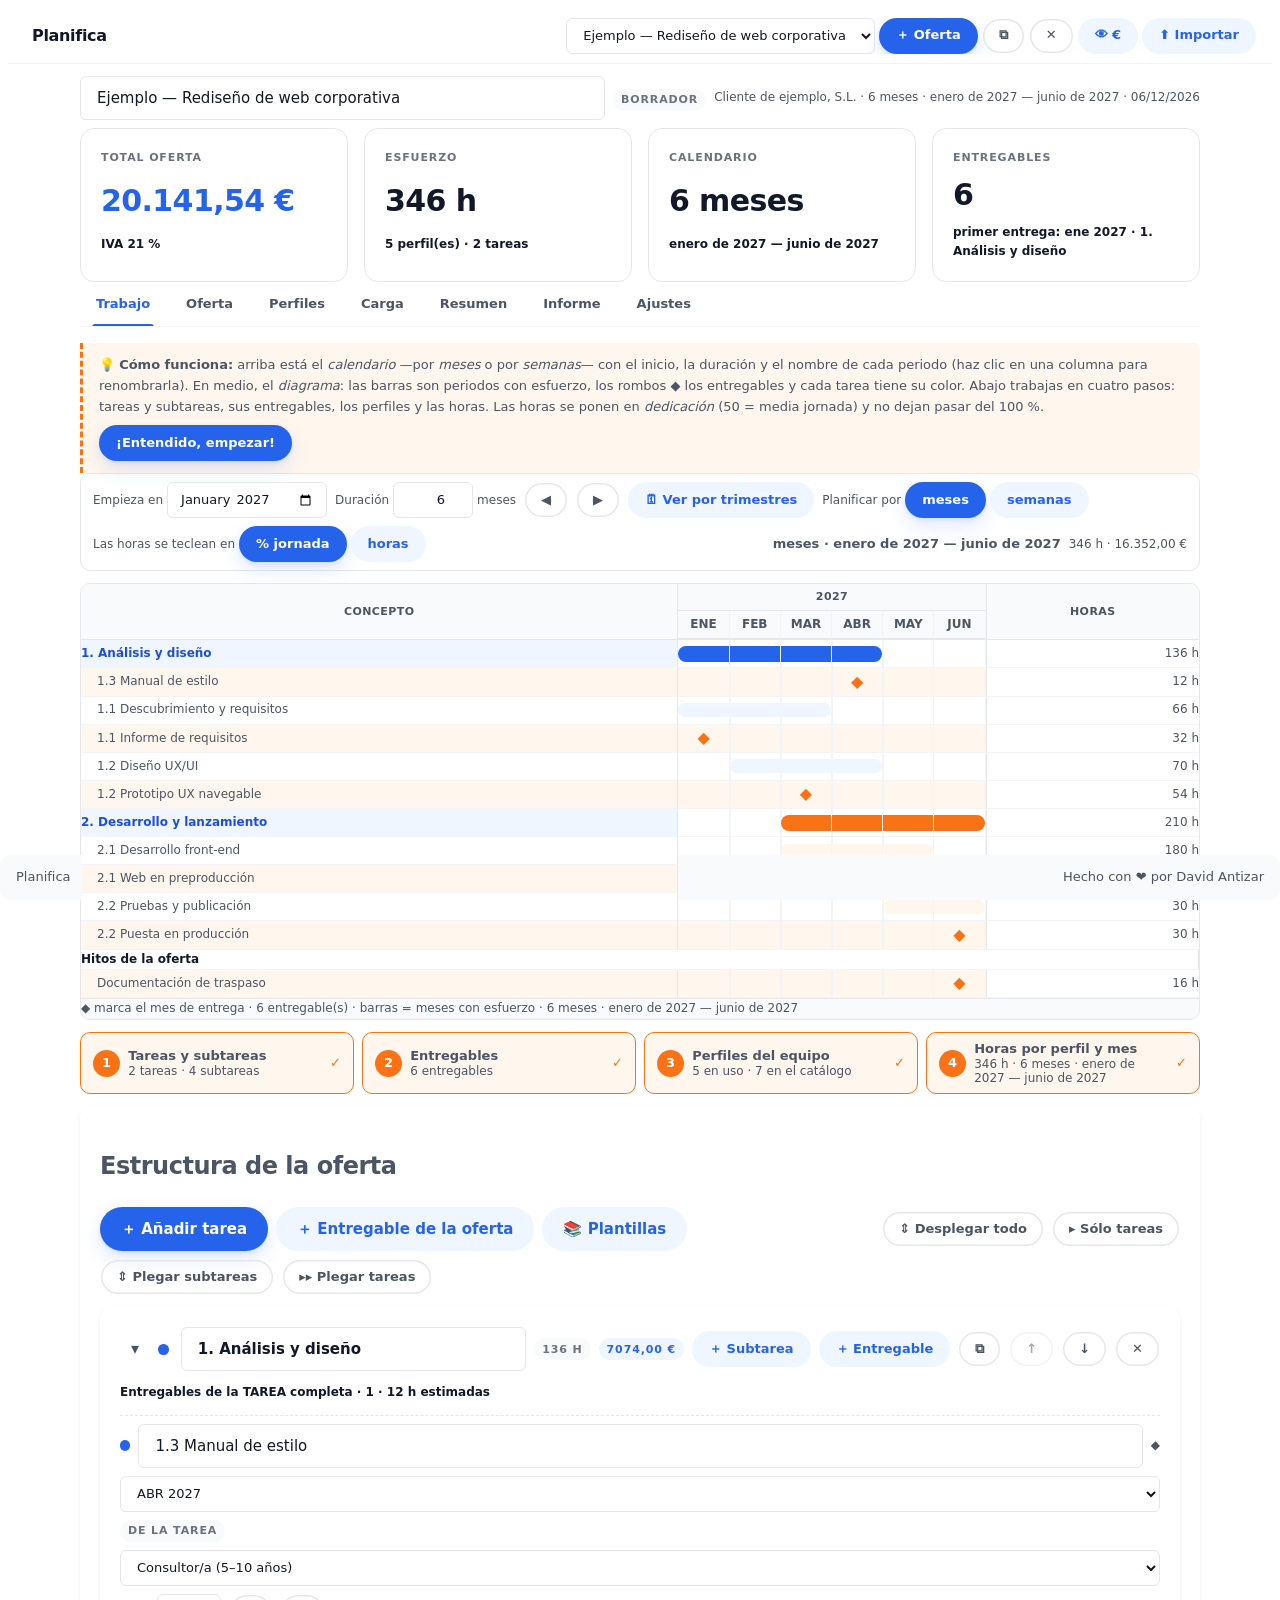
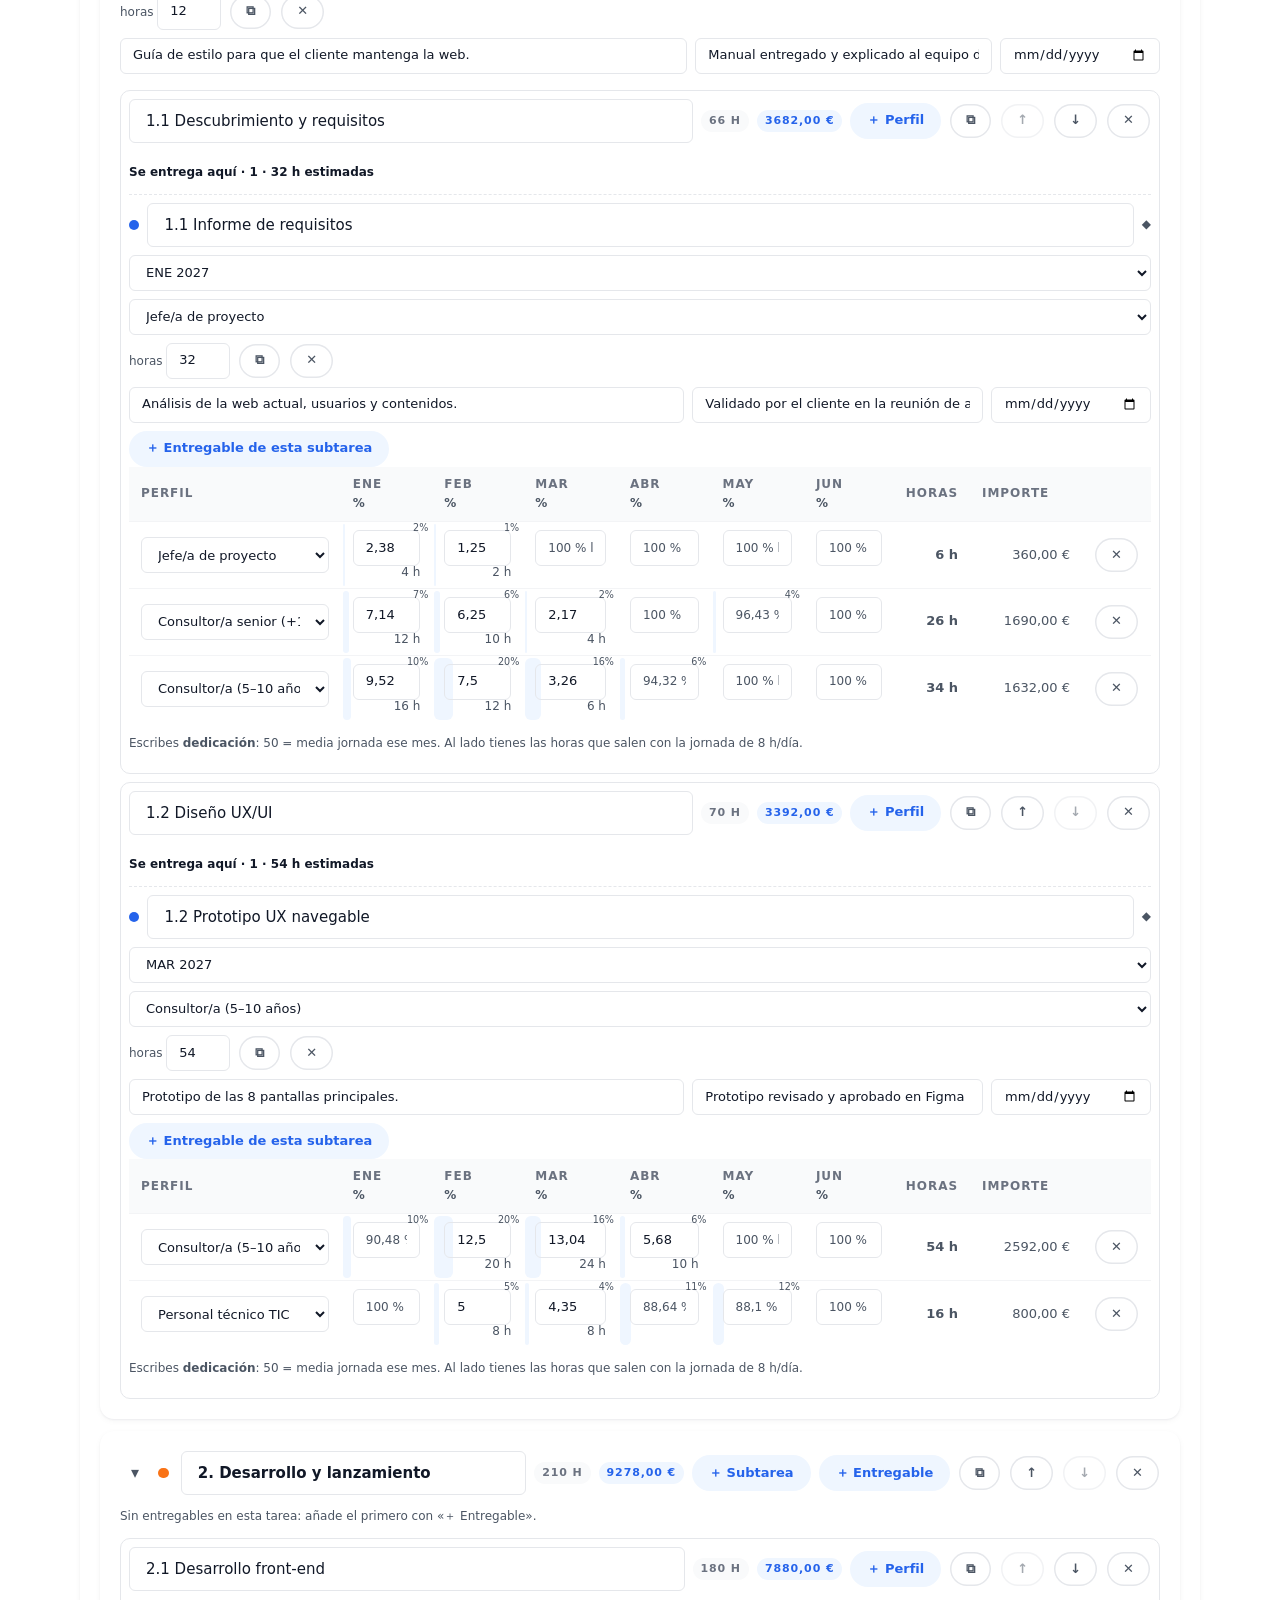
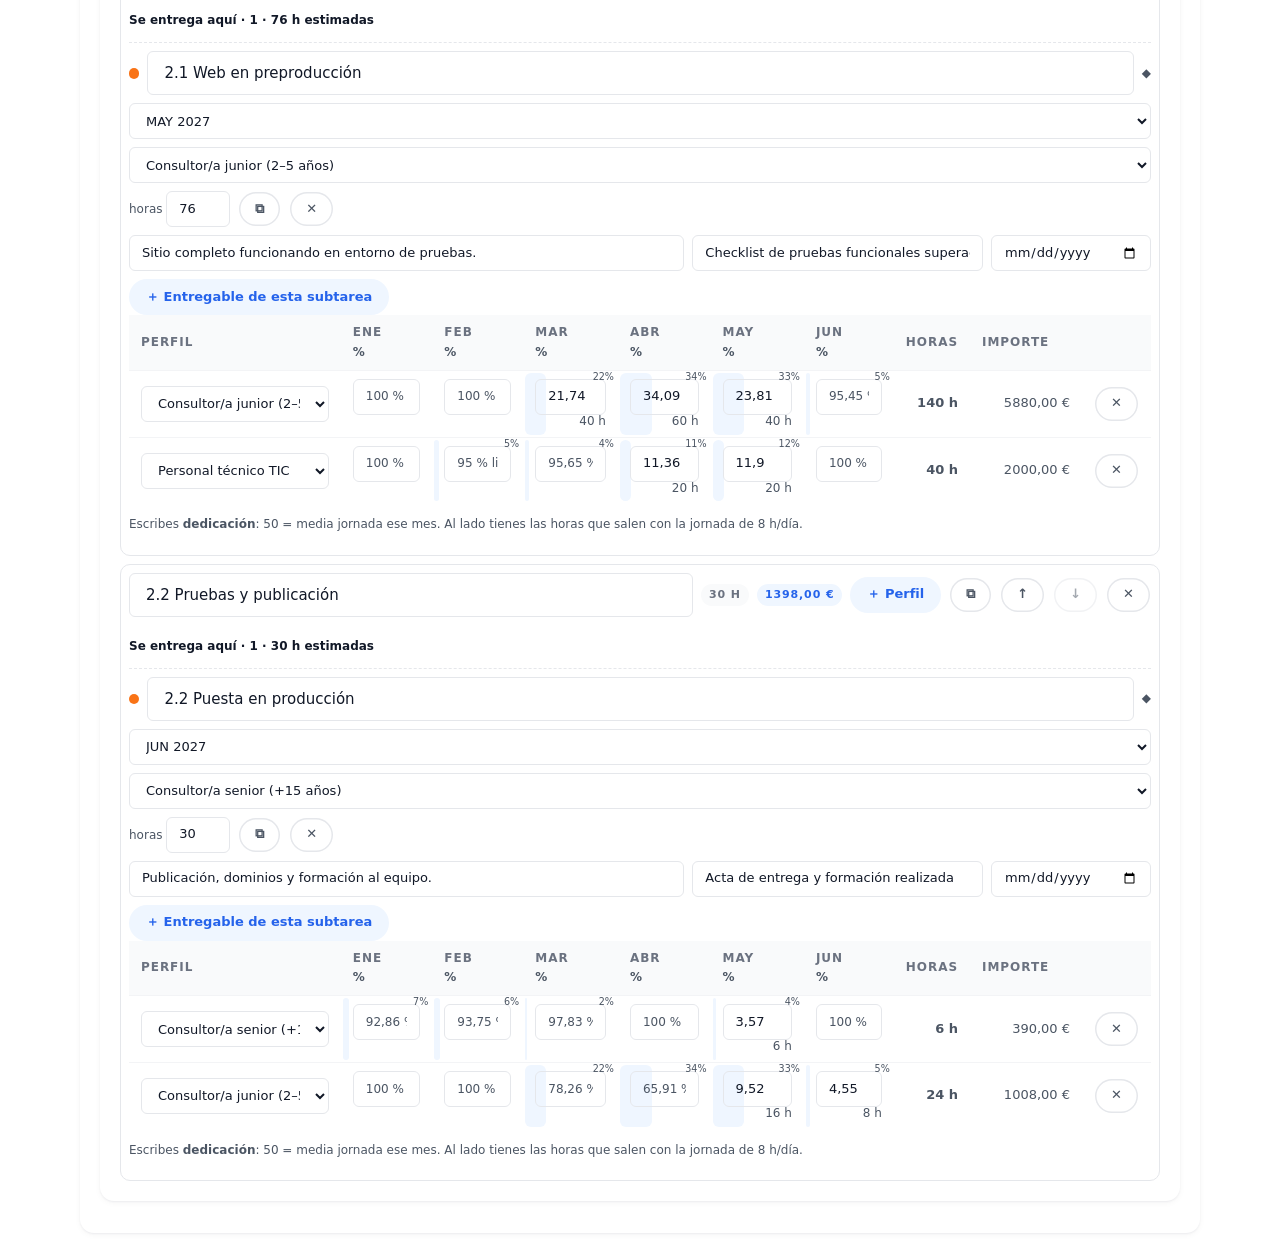
==== commit 993ada90: "v8: arreglo el calculo de horas y % (el equivalente se pintaba en la primera celda de la fila y el h" ====
--- a/docs/index.html
+++ b/docs/index.html
@@ -2729,6 +2729,52 @@
 .pa-tarea__cab .pa-tono-punto { margin-right: var(--nz-space-1); }
 @media (max-width: 720px) { .pa-chevron { width: 44px; height: 44px; font-size: var(--nz-text-lg); } }
 
+
+/* ---------- Cuánto queda libre, a la vista ----------
+   Dentro de cada celda de horas, una sombra marca la parte de la jornada de ese
+   perfil que YA está comprometida en ese periodo, y el hueco del campo dice en
+   texto cuánto queda. Así se ve antes de escribir, no después de pasarse. */
+.pa-celda-horas { position: relative; }
+.pa-celda__sombra {
+  position: absolute; top: 2px; bottom: 2px; left: 2px; z-index: 0;
+  max-width: calc(100% - 4px);
+  background: var(--nz-brand-soft); border-radius: var(--nz-radius-sm, 4px);
+  pointer-events: none;
+}
+.pa-celda__marca {
+  position: absolute; top: 1px; right: 4px; z-index: 2;
+  font-size: 0.6rem; line-height: 1; color: var(--nz-text-soft);
+  font-variant-numeric: tabular-nums; pointer-events: none;
+}
+.pa-celda-horas > input, .pa-celda-horas > .pa-celda__eq { position: relative; z-index: 1; }
+.pa-celda-horas > input.pa-input-horas { background: transparent; }
+.pa-celda-horas > input.pa-input-horas:focus { background: var(--nz-surface); }
+.pa-celda-horas > .pa-celda__eq { position: relative; z-index: 1; }
+
+/* Sin hueco: la celda avisa en ámbar y el campo lo dice con sus palabras. */
+.pa-celda--lleno { background: var(--nz-warning-soft, #fff7ed); }
+.pa-celda--lleno .pa-celda__sombra { background: var(--nz-warning-tint, #fde68a); }
+.pa-celda--lleno > input.pa-input-horas::placeholder { color: var(--nz-warning-strong, #b45309); font-weight: 600; }
+.pa-celda-horas > input.pa-input-horas::placeholder { color: var(--nz-text-soft); font-size: var(--nz-text-xs); }
+
+
+/* ---------- Vista de Carga: el mapa de ocupación ---------- */
+.pa-carga {
+  text-align: right; font-variant-numeric: tabular-nums;
+  font-size: var(--nz-text-xs); min-width: 3.1rem;
+}
+.pa-carga--vacio { background: transparent; }
+.pa-carga--bajo  { background: var(--nz-brand-soft); }
+.pa-carga--medio { background: var(--nz-info-soft); }
+.pa-carga--alto  { background: var(--nz-warning-soft); }
+.pa-carga--lleno { background: var(--nz-warning-tint); font-weight: 700; }
+.pa-carga--pasado { background: var(--nz-danger-soft); color: var(--nz-danger); font-weight: 700; }
+/* En la leyenda, la misma clase se ve como una cuadradito de color. */
+span.pa-carga {
+  display: inline-block; width: 0.85rem; height: 0.85rem; min-width: 0;
+  border: 1px solid var(--nz-border); border-radius: 3px; vertical-align: -2px;
+}
+
 </style>
 
 </head>
@@ -2767,6 +2813,7 @@
     <button class="nz-tabs__tab" data-tab="trabajo" aria-selected="true">Trabajo</button>
     <button class="nz-tabs__tab" data-tab="oferta">Oferta</button>
     <button class="nz-tabs__tab" data-tab="perfiles">Perfiles</button>
+    <button class="nz-tabs__tab" data-tab="carga">Carga</button>
     <button class="nz-tabs__tab" data-tab="resumen">Resumen</button>
     <button class="nz-tabs__tab" data-tab="informe">Informe</button>
     <button class="nz-tabs__tab" data-tab="ajustes">Ajustes</button>
@@ -2791,6 +2838,10 @@
     <!-- ===== RESUMEN ===== -->
     <section id="sec-perfiles" hidden>
       <div id="perfiles-cuerpo"></div>
+    </section>
+
+    <section id="sec-carga" hidden>
+      <div id="carga-cuerpo"></div>
     </section>
 
     <section id="sec-resumen" hidden>
@@ -5668,9 +5719,18 @@
     const enPct = APP().modoHoras() === "pct";
     const unidad = enPct ? "%" : "h";
 
+    /* Se precalcula UNA vez lo que necesitan todas las celdas: la matriz de horas
+       por perfil y mes y las horas laborables de cada mes. Consultarlo celda a celda
+       multiplicaba el tiempo de repintado con ofertas grandes. */
+    const mPerfil = C().horasPerfilPeriodo(o);
+    const nMeses = P().meses(o.periodos);
+    const labDe = [];
+    for (let i = 0; i < nMeses; i++) labDe[i] = C().horasLaborablesMes(o, i);
+    const ocupadoDe = (perfilId, idx) => (perfilId && mPerfil[perfilId] ? N().num(mPerfil[perfilId][idx]) : 0);
+
     const cabecera = "<tr><th>Perfil</th>" +
       cols.map(c => {
-        const lab = c.periodos.reduce((s2, k) => s2 + C().horasLaborablesMes(o, k), 0);
+        const lab = c.periodos.reduce((s2, k) => s2 + labDe[k], 0);
         return '<th class="nz-table__right" title="' + Math.round(lab) + ' h laborables">' + N().esc(c.etiqueta) +
           '<br><span class="pa-mini">' + unidad + "</span></th>";
       }).join("") +
@@ -5682,22 +5742,41 @@
       const celdas = cols.map(c => {
         const idx = c.periodos[0];
         const h = c.periodos.reduce((s2, i) => s2 + N().num(((l.horas) || {})["p" + i]), 0);
-        const lab = c.periodos.reduce((s2, i) => s2 + C().horasLaborablesMes(o, i), 0);
+        const lab = c.periodos.reduce((s2, i) => s2 + labDe[i], 0);
         const pct = lab > 0 ? N().r2(h / lab * 100) : 0;
-        const pctMax = c.periodos.reduce((mx, i) => Math.max(mx, C().pctPerfilEnMes(o, l.perfilId, i)), 0);
+        const pctMax = c.periodos.reduce((mx, i) => {
+          const ocupado = ocupadoDe(l.perfilId, i);
+          return Math.max(mx, labDe[i] > 0 ? N().r2(ocupado / labDe[i] * 100) : 0);
+        }, 0);
         const pasado = !!(l.perfilId && pctMax > 100.005);
         if (pasado) exceso = true;
-        const libre = l.perfilId ? C().horasDisponiblesPerfilMes(o, l.perfilId, idx, l.id) : lab;
+        /* Libre = lo laborable del mes menos lo que ya tienen OTRAS líneas de ese
+           perfil (la línea que se edita no se descuenta a sí misma). */
+        /* Hueco real del perfil en ese periodo (contando esta línea) y techo de la línea. */
+        const ocupadoCelda = ocupadoDe(l.perfilId, idx);
+        const libre = l.perfilId ? Math.max(0, N().r2(labDe[idx] - ocupadoCelda)) : labDe[idx];
+        const librePct = labDe[idx] > 0 ? N().r2(libre / labDe[idx] * 100) : 0;
+        /* Lo que le queda libre al perfil ese mes, dicho ANTES de escribir: va en el
+           hueco del campo y de fondo se ve la parte ya ocupada. */
+        const sinHueco = l.perfilId && libre <= 0.5;
+        const dicho = enPct ? N().fmtCampo(librePct) + " % libres" : N().fmtCampo(libre) + " h libres";
         const ayuda = V2.hor(h) + " · " + N().fmtNum(pct) + " % de " + Math.round(lab) + " h laborables" +
-          (l.perfilId ? " · " + N().fmtCampo(libre) + " h libres" : "") +
-          (pasado ? " — MÁS DEL 100 %" : "");
+          (l.perfilId ? " · " + dicho : "") + (pasado ? " — MÁS DEL 100 %" : "");
         const eq = h > 0 ? (enPct ? V2.hor(h) : N().fmtNum(pct) + " %") : "";
-        const clase = "nz-table__num nz-table__right pa-celda-horas" + (pasado ? " pa-celda--exceso" : "");
+        const clase = "nz-table__num nz-table__right pa-celda-horas" +
+          (pasado ? " pa-celda--exceso" : "") + (sinHueco ? " pa-celda--lleno" : "");
         const eti = ' data-etiqueta="' + N().esc(c.etiqueta) + '" title="' + N().esc(ayuda) + '"';
+        /* La sombra: la parte de la jornada de ese perfil que YA está comprometida. */
+        const sombra = (l.perfilId && pctMax > 0)
+          ? '<span class="pa-celda__sombra" aria-hidden="true" style="width:' +
+            N().fmtCampo(Math.min(100, pctMax), 1).replace(",", ".") + '%"></span>'
+          : "";
+        const marcador = sombra ? '<span class="pa-celda__marca">' + N().fmtNum(pctMax, 0) + "%</span>" : "";
         if (c.periodos.length === 1) {
-          return "<td class=\"" + clase + "\"" + eti + ">" +
+          return "<td class=\"" + clase + "\"" + eti + ">" + sombra + marcador +
             '<input class="nz-input nz-input--sm pa-input-horas" type="text" inputmode="decimal" autocomplete="off" ' +
-            'value="' + N().fmtCampo(enPct ? pct : h) + '" placeholder="' + (enPct ? "%" : "0") + '" data-campo="horas" ' +
+            'value="' + N().fmtCampo(enPct ? pct : h) + '" placeholder="' +
+              (l.perfilId ? (sinHueco ? "sin hueco" : dicho) : (enPct ? "% de jornada" : "0")) + '" data-campo="horas" ' +
             'data-modo="' + (enPct ? "pct" : "h") + '" data-id="' + l.id + '" data-mes="' + idx + '" ' +
             'aria-label="' + N().esc("Horas en " + c.etiqueta) + '">' +
             '<span class="pa-celda__eq">' + eq + "</span></td>";
@@ -5870,65 +5949,168 @@
 
   let T_EXCESOS = null;
 
-  /** Tras teclear horas: se actualiza la fila en el sitio y se repinta el resto. */
-  function actualizarFilaHoras(o, pf, linea, tr) {
-    if (!tr) return;
+  /* ---------- Refresco de las horas, sin perder el foco ----------
+     Todo lo que se ve en una celda de horas (el número, su equivalente, la sombra
+     de ocupación del perfil, lo que le queda libre y el aviso de lleno) depende de
+     TODAS las líneas de ese perfil. Por eso, al teclear, no basta con repintar la
+     celda: hay que refrescar la tabla entera. Se hace nodo a nodo (no se regenera el
+     HTML), así el campo que se está escribiendo no se toca y el foco no se pierde. */
+
+  /** Índice rápido: horas por perfil y periodo + horas laborables + líneas por id. */
+  function indiceHoras(o) {
+    const mPerfil = C().horasPerfilPeriodo(o);
+    const nMeses = P().meses(o.periodos);
+    const labDe = [];
+    for (let i = 0; i < nMeses; i++) labDe[i] = C().horasLaborablesMes(o, i);
+    const lineas = {};
+    N().lista(o.tareas).forEach(t => N().lista(t.subtareas).forEach(s => N().lista(s.lineas).forEach(l => {
+      lineas[l.id] = { linea: l, sub: s, tarea: t };
+    })));
+    return {
+      mPerfil: mPerfil, labDe: labDe, lineas: lineas, nMeses: nMeses,
+      ocupado: (perfilId, i) => (perfilId && mPerfil[perfilId] ? N().num(mPerfil[perfilId][i]) : 0)
+    };
+  }
+
+  /** Pinta una celda de horas con todo lo que le corresponde. */
+  function pintarCeldaHoras(td, entrada, idx, ind, enPct) {
     const V2 = V();
+    const linea = ind.lineas[entrada.dataset.id];
+    const l = linea ? linea.linea : null;
+    const h = l ? N().num((l.horas || {})["p" + idx]) : 0;
+    const perfilId = l ? l.perfilId : "";
+    const lab = ind.labDe[idx] || 0;
+    const pctLinea = lab > 0 ? N().r2(h / lab * 100) : 0;
+    const ocupado = ind.ocupado(perfilId, idx);
+    const pctPerfil = lab > 0 ? N().r2(ocupado / lab * 100) : 0;
+    /* HUECO = lo laborable del mes menos TODO lo que ese perfil tiene ya asignado,
+       incluida esta misma línea. Antes se descontaba a sí misma y decía «100 %
+       libres» con el perfil ya lleno: eso era lo que no cuadraba. */
+    const hueco = perfilId ? Math.max(0, N().r2(lab - ocupado)) : lab;
+    const huecoPct = lab > 0 ? N().r2(hueco / lab * 100) : 0;
+    /* TECHO de esta línea: lo que puede llegar a valer contando lo que ya ocupa. */
+    const techo = perfilId ? Math.max(0, N().r2(lab - ocupado + h)) : lab;
+    const sinHueco = !!perfilId && hueco <= 0.5;
+    const pasado = pctPerfil > 100.005;
+
+    /* Equivalente (la otra unidad) y valor del campo si no se está editando. */
+    const eq = td.querySelector(".pa-celda__eq");
+    if (eq) eq.textContent = h > 0 ? (enPct ? V2.hor(h) : N().fmtNum(pctLinea, 0) + " %") : "";
+    if (document.activeElement !== entrada) {
+      entrada.value = N().fmtCampo(enPct ? pctLinea : h);
+    }
+    entrada.placeholder = perfilId
+      ? (sinHueco ? "sin hueco" : (enPct ? N().fmtCampo(huecoPct) + " % libres" : N().fmtCampo(hueco) + " h libres"))
+      : (enPct ? "% de jornada" : "0");
+
+    /* Sombra: la parte de la jornada de ese perfil ya comprometida en ese periodo. */
+    let sombra = td.querySelector(".pa-celda__sombra");
+    if (perfilId && pctPerfil > 0) {
+      if (!sombra) {
+        sombra = document.createElement("span");
+        sombra.className = "pa-celda__sombra";
+        sombra.setAttribute("aria-hidden", "true");
+        td.insertBefore(sombra, td.firstChild);
+      }
+      sombra.style.width = N().fmtCampo(Math.min(100, pctPerfil), 1).replace(",", ".") + "%";
+    } else if (sombra) {
+      sombra.remove();
+    }
+    let marca = td.querySelector(".pa-celda__marca");
+    if (perfilId && pctPerfil > 0) {
+      if (!marca) {
+        marca = document.createElement("span");
+        marca.className = "pa-celda__marca";
+        td.appendChild(marca);
+      }
+      marca.textContent = N().fmtNum(pctPerfil, 0) + "%";
+    } else if (marca) {
+      marca.remove();
+    }
+
+    td.classList.toggle("pa-celda--lleno", sinHueco);
+    td.classList.toggle("pa-celda--exceso", pasado);
+    td.title = "Esta línea: " + V2.hor(h) + " (" + N().fmtNum(pctLinea, 0) + " % del mes). " +
+      "El perfil en ese periodo: " + N().fmtNum(pctPerfil, 0) + " % de " + Math.round(lab) + " h laborables. " +
+      (perfilId
+        ? (sinHueco
+            ? "Sin hueco: el perfil ya está al 100 % ese periodo."
+            : "Hueco libre para ese perfil: " + V2.hor(hueco) + " (" + N().fmtNum(huecoPct, 0) + " %). Esta línea puede llegar a " + V2.hor(techo) + ".")
+        : "Sin perfil asignado: el tope son las " + Math.round(lab) + " h del periodo.") +
+      (pasado ? " — MÁS DEL 100 %" : "");
+  }
+
+  /** Refresca TODAS las celdas de horas del editor y los totales de subtarea y tarea.
+      Es lo que hace que los % y lo que queda libre estén siempre al día mientras se
+      escribe: antes sólo se actualizaba la primera celda de la fila editada, así que
+      los números no cuadraban con lo que había en pantalla. */
+  function refrescarHoras(o, pf) {
+    const V2 = V();
+    const cont = V2.nodo("tr-editor");
+    if (!cont) return;
     const enPct = APP().modoHoras() === "pct";
-    const celdaH = tr.querySelector(".pa-celda-horas-h");
-    if (celdaH) celdaH.innerHTML = "<strong>" + V2.hor(C().lineaHoras(linea)) + "</strong>";
-    const celdaI = tr.querySelector(".pa-celda-importe");
-    if (celdaI) celdaI.textContent = V2.imp(C().lineaImporte(linea, pf));
-
-    /* El equivalente de la celda que se acaba de teclear (horas ⇄ %) y su marca
-       de exceso, sin repintar la tabla (no se pierde el foco). */
-    const celda = tr.querySelector(".pa-celda-horas input[data-campo=\"horas\"]");
-    if (celda) {
-      const td = celda.closest("td");
-      const i = N().num(celda.dataset.mes);
-      const h = N().num((linea.horas || {})["p" + i]);
-      const pct = C().pctDeHoras(o, i, h);
-      const lab = C().horasLaborablesMes(o, i);
-      const eq = td.querySelector(".pa-celda__eq");
-      if (eq) eq.textContent = h > 0 ? (enPct ? V2.hor(h) : N().fmtNum(pct) + " %") : "";
-      const pasado = !!(linea.perfilId && C().pctPerfilEnMes(o, linea.perfilId, i) > 100.005);
-      td.classList.toggle("pa-celda--exceso", pasado);
-      td.title = V2.hor(h) + " · " + N().fmtNum(pct) + " % de " + Math.round(lab) + " h laborables" + (pasado ? " — MÁS DEL 100 %" : "");
-    }
-
-    /* El aviso de excesos (arriba del editor) se refresca con retardo: mirar toda
-       la oferta en cada pulsación triplicaba el tiempo de tecleo. */
+    const ind = indiceHoras(o);
+
+    Array.prototype.forEach.call(cont.querySelectorAll(".pa-celda-horas input[data-campo=\"horas\"]"), function (entrada) {
+      const td = entrada.closest("td");
+      if (td) pintarCeldaHoras(td, entrada, N().num(entrada.dataset.mes), ind, enPct);
+    });
+
+    /* Totales por fila, subtarea y tarea. */
+    Array.prototype.forEach.call(cont.querySelectorAll(".pa-tabla-horas tbody tr[data-id]"), function (tr) {
+      const ref = ind.lineas[tr.dataset.id];
+      if (!ref) return;
+      const celdaH = tr.querySelector(".pa-celda-horas-h");
+      if (celdaH) celdaH.innerHTML = "<strong>" + V2.hor(C().lineaHoras(ref.linea)) + "</strong>";
+      const celdaI = tr.querySelector(".pa-celda-importe");
+      if (celdaI) celdaI.textContent = V2.imp(C().lineaImporte(ref.linea, pf));
+    });
+    Array.prototype.forEach.call(cont.querySelectorAll(".pa-sub"), function (det) {
+      const r = M().buscarSubtarea(o, det.dataset.id);
+      if (!r) return;
+      const chips = det.querySelectorAll("summary .nz-badge");
+      if (chips[0]) chips[0].textContent = V2.hor(C().subtareaHoras(r.sub));
+      if (chips[1]) chips[1].textContent = V2.imp(C().subtareaImporte(r.sub, pf));
+    });
+    Array.prototype.forEach.call(cont.querySelectorAll(".pa-tarea"), function (art) {
+      const inp = art.querySelector('[data-campo="tarea-nombre"]');
+      const t = inp ? M().buscarTarea(o, inp.dataset.id) : null;
+      if (!t) return;
+      const chips = art.querySelectorAll(".pa-tarea__cab .nz-badge");
+      if (chips[0]) chips[0].textContent = V2.hor(C().tareaHoras(t));
+      if (chips[1]) chips[1].textContent = V2.imp(C().tareaImporte(t, pf));
+    });
+
+    /* El aviso de excesos, con retardo corto (mira toda la oferta). */
     clearTimeout(T_EXCESOS);
     T_EXCESOS = setTimeout(function () {
-      const cont = V2.nodo("tr-editor");
-      if (!cont) return;
       const viejo = cont.querySelector(".pa-aviso-excesos");
       if (C().excesosPerfil(o).length) {
         const html = avisoExcesos(o, pf).replace('<div class="nz-callout', '<div class="pa-aviso-excesos nz-callout');
         if (viejo) viejo.outerHTML = html; else cont.insertAdjacentHTML("afterbegin", html);
       } else if (viejo) { viejo.remove(); }
-    }, 260);
-
-    const det = tr.closest(".pa-sub");
-    if (det) {
-      const r = M().buscarSubtarea(o, det.dataset.id);
-      if (r) {
-        const chips = det.querySelectorAll("summary .nz-badge");
-        if (chips[0]) chips[0].textContent = V2.hor(C().subtareaHoras(r.sub));
-        if (chips[1]) chips[1].textContent = V2.imp(C().subtareaImporte(r.sub, pf));
-      }
+    }, 200);
+  }
+
+  let T_HORAS = null;
+
+  /** Al teclear: la celda que se edita, al instante; el resto de la tabla, tras una
+      pausa corta. El resto hace falta refrescarlo porque lo que le queda libre a un
+      perfil depende de TODAS sus líneas, no sólo de la que se está escribiendo. */
+  function refrescarHorasPronto(o, pf) {
+    const activo = document.activeElement;
+    if (activo && activo.dataset && activo.dataset.campo === "horas") {
+      const td = activo.closest("td");
+      if (td) pintarCeldaHoras(td, activo, N().num(activo.dataset.mes), indiceHoras(o), APP().modoHoras() === "pct");
     }
-    /* Chips de la tarea contenedora: el nombre de la tarea lleva su id. */
-    const tareaEl = tr.closest(".nz-article");
-    if (tareaEl) {
-      const inp = tareaEl.querySelector('[data-campo="tarea-nombre"]');
-      const t = inp ? M().buscarTarea(o, inp.dataset.id) : null;
-      if (t) {
-        const chips = tareaEl.querySelectorAll(".pa-tarea__cab .nz-badge");
-        if (chips[0]) chips[0].textContent = V2.hor(C().tareaHoras(t));
-        if (chips[1]) chips[1].textContent = V2.imp(C().tareaImporte(t, pf));
-      }
-    }
+    clearTimeout(T_HORAS);
+    T_HORAS = setTimeout(function () { refrescarHoras(o, pf); }, 260);
+  }
+
+  /** Compatibilidad: refresca la tabla entera (lo usa el arnés y los repintados). */
+  function actualizarFilaHoras(o, pf, linea, tr) {
+    void linea; void tr;
+    refrescarHoras(o, pf);
   }
 
   /** Repintado completo de la pestaña de trabajo. */
@@ -5941,7 +6123,8 @@
   PL.vistas.trabajo = {
     render: render, renderGuia: renderGuia, renderCalendario: renderCalendario,
     renderGantt: renderGantt, renderEditor: renderEditor,
-    actualizarFilaHoras: actualizarFilaHoras, calendario: calendario
+    actualizarFilaHoras: actualizarFilaHoras, refrescarHoras: refrescarHoras,
+    refrescarHorasPronto: refrescarHorasPronto, calendario: calendario
   };
 })(typeof window !== "undefined" ? window : globalThis);
 
@@ -6159,6 +6342,231 @@
   }
 
   PL.vistas.perfiles = { render: render };
+})(typeof window !== "undefined" ? window : globalThis);
+
+/* ====== MÓDULO vista-carga.js ====== */
+"use strict";
+/* =====================================================================
+   Planifica v4 — VISTA: CARGA
+   La planificación vista de un vistazo, sin tocar nada: quién está pillado,
+   quién tiene hueco y cómo se reparte el trabajo por subtarea.
+
+   Tres bloques:
+     1. Ocupación por perfil y periodo (mapa de color: del hueco al 100 %)
+     2. Disponibilidad de cada perfil (asignado, laborable, libre)
+     3. Reparto por subtarea y perfil
+
+   Es sólo lectura: aquí se mira, se edita en Trabajo.
+   ===================================================================== */
+(function (raiz) {
+  const PL = (raiz.PL = raiz.PL || {});
+  const N = () => PL.nucleo;
+  const P = () => PL.periodos;
+  const C = () => PL.calculo;
+  const V = () => PL.vistas;
+  const APP = () => PL.app;
+
+  /** Tramo de ocupación: clase de color y texto para la leyenda. */
+  function tramo(pct) {
+    if (pct > 100.5) return "pa-carga--pasado";
+    if (pct >= 99.5) return "pa-carga--lleno";
+    if (pct >= 85) return "pa-carga--alto";
+    if (pct >= 50) return "pa-carga--medio";
+    if (pct > 0) return "pa-carga--bajo";
+    return "pa-carga--vacio";
+  }
+
+  /** Horas laborables de todo el calendario. */
+  function laborables(o) {
+    let t = 0;
+    for (let i = 0; i < P().meses(o.periodos); i++) t += C().horasLaborablesMes(o, i);
+    return N().r2(t);
+  }
+
+  /* ---------- 1. Ocupación por perfil y periodo ---------- */
+
+  function ocupacion(o, pf, mPerfil) {
+    const V2 = V();
+    const cols = P().columnas(o.periodos);
+    const usados = Object.keys(C().horasPorPerfil(o));
+    if (!usados.length) {
+      return V2.articulo("Ocupación por perfil y periodo",
+        '<p class="pa-mini">Todavía no hay horas repartidas. Cuando pongas dedicación en la pestaña Trabajo, ' +
+        "aquí verás la carga de cada perfil periodo a periodo.</p>");
+    }
+
+    const cabecera = "<tr><th>Perfil</th>" +
+      cols.map(c => {
+        const lab = c.periodos.reduce((s2, k) => s2 + C().horasLaborablesMes(o, k), 0);
+        return '<th class="nz-table__right" title="' + Math.round(lab) + ' h laborables">' + N().esc(c.etiqueta) +
+          '<br><span class="pa-mini">' + Math.round(lab) + " h</span></th>";
+      }).join("") +
+      '<th class="nz-table__right">Medio</th><th class="nz-table__right">Libre</th></tr>';
+
+    const filas = usados.map(perfilId => {
+      const perfil = C().perfilPorId(pf, perfilId);
+      let libreTotal = 0;
+      let labTotal = 0;
+      const celdas = cols.map(c => {
+        const idx = c.periodos[0];
+        const ult = c.periodos[c.periodos.length - 1];
+        let horas = 0;
+        let lab = 0;
+        for (let k = c.periodos[0]; k <= ult; k++) {
+          horas += N().num((mPerfil[perfilId] || [])[k]);
+          lab += C().horasLaborablesMes(o, k);
+        }
+        const pct = lab > 0 ? N().r2(horas / lab * 100) : 0;
+        libreTotal = N().r2(libreTotal + Math.max(0, lab - horas));
+        labTotal = N().r2(labTotal + lab);
+        const texto = (perfil ? perfil.nombre : "Perfil") + " en " + c.etiqueta + ": " + N().fmtNum(pct, 0) +
+          " % · " + V2.hor(horas) + " de " + Math.round(lab) + " h laborables";
+        return '<td class="pa-carga ' + tramo(pct) + '" title="' + N().esc(texto) + '">' +
+          (horas > 0 ? N().fmtNum(pct, 0) + "%" : "") + "</td>";
+      }).join("");
+      const medio = labTotal > 0 ? N().r2((labTotal - libreTotal) / labTotal * 100) : 0;
+      return "<tr>" +
+        "<th scope=\"row\"><span class=\"pa-tono-punto\"></span> " + N().esc(perfil ? perfil.nombre : "Perfil") + "</th>" +
+        celdas +
+        '<td class="nz-table__num nz-table__right"><strong>' + N().fmtNum(medio, 0) + "%</strong></td>" +
+        '<td class="nz-table__num nz-table__right">' + N().fmtNum(libreTotal, 0) + " h</td></tr>";
+    }).join("");
+
+    const leyenda = '<p class="pa-mini">' +
+      '<span class="pa-carga pa-carga--vacio"></span> libre · ' +
+      '<span class="pa-carga pa-carga--bajo"></span> hasta 50 % · ' +
+      '<span class="pa-carga pa-carga--medio"></span> 50-85 % · ' +
+      '<span class="pa-carga pa-carga--alto"></span> 85-100 % · ' +
+      '<span class="pa-carga pa-carga--lleno"></span> 100 %, sin hueco · ' +
+      '<span class="pa-carga pa-carga--pasado"></span> por encima del 100 % · ' +
+      "el número es la dedicación de ese perfil en ese periodo.</p>";
+
+    return V2.articulo("Ocupación por perfil y periodo",
+      '<p class="pa-mini">Cada celda dice la dedicación de ese perfil en ese periodo, sumando todo lo que tiene asignado: ' +
+      "en verde hay hueco, en ámbar está al límite y en rojo no cabe más.</p>" + leyenda +
+      '<div class="pa-tabla-horas"><table class="nz-table nz-table--compact">' +
+      "<thead>" + cabecera + "</thead><tbody>" + filas + "</tbody></table></div>");
+  }
+
+  /* ---------- 2. Disponibilidad por perfil ---------- */
+
+  function disponibilidad(o, pf, mPerfil) {
+    const usados = Object.keys(C().horasPorPerfil(o));
+    const lab = laborables(o);
+    const excesos = C().excesosPerfil(o);
+
+    const filas = usados.map(perfilId => {
+      const perfil = C().perfilPorId(pf, perfilId);
+      const asignadas = N().r2(N().suma(mPerfil[perfilId] || [], v => N().num(v)));
+      const pct = lab > 0 ? N().r2(asignadas / lab * 100) : 0;
+      const malos = excesos.filter(x => x.perfilId === perfilId).length;
+      const clase = pct > 100.5 ? "nz-badge--danger" : (pct >= 85 ? "nz-badge--warning" : "nz-badge--neutral");
+      return "<tr>" +
+        '<td><span class="pa-tono-punto"></span> ' + N().esc(perfil ? perfil.nombre : "Perfil") + "</td>" +
+        '<td class="nz-table__num nz-table__right">' + N().fmtNum(asignadas, 0) + " h</td>" +
+        '<td class="nz-table__num nz-table__right">' + N().fmtNum(lab, 0) + " h</td>" +
+        '<td class="nz-table__num nz-table__right"><span class="nz-badge ' + clase + '">' + N().fmtNum(pct, 0) + " %</span></td>" +
+        '<td class="nz-table__num nz-table__right">' + N().fmtNum(Math.max(0, N().r2(lab - asignadas)), 0) + " h</td>" +
+        "<td>" + (malos ? '<span class="nz-badge nz-badge--danger">' + malos + " periodo(s) pasado(s)</span>" : "") + "</td></tr>";
+    }).join("");
+
+    const totalAsignado = usados.reduce((a, id) => N().r2(a + N().suma(mPerfil[id] || [], v => N().num(v))), 0);
+
+    return V().articulo("Qué le queda a cada perfil",
+      '<p class="pa-mini">El calendario tiene <strong>' + N().fmtNum(lab, 0) +
+      " h laborables por perfil</strong> y hay <strong>" + N().fmtNum(totalAsignado, 0) +
+      " h</strong> repartidas. Lo que sobra de cada uno es lo que aún puedes planificar (o personal que no necesitas).</p>" +
+      '<table class="nz-table nz-table--compact"><thead><tr><th>Perfil</th>' +
+      '<th class="nz-table__right">Asignadas</th><th class="nz-table__right">Laborables</th>' +
+      '<th class="nz-table__right">Dedicación media</th><th class="nz-table__right">Libres</th><th></th></tr></thead>' +
+      "<tbody>" + (filas || '<tr><td colspan="6"><span class="pa-mini">Sin perfiles asignados todavía.</span></td></tr>') +
+      "</tbody></table>" +
+      '<p class="pa-mini" style="margin-top:var(--nz-space-2)">Coste del esfuerzo con las tarifas actuales: <strong>' +
+      N().fmtNum(C().importeOferta(o, pf)) + " €</strong>.</p>");
+  }
+
+  /* ---------- 3. Reparto por subtarea y perfil ---------- */
+
+  function abrevia(nombre) {
+    const t = String(nombre || "").replace(/\(.*?\)/g, "").trim();
+    const partes = t.split(/\s+/);
+    return partes.length > 3 ? partes.slice(0, 3).join(" ") + "…" : t;
+  }
+
+  function reparto(o, pf) {
+    const V2 = V();
+    const porPerfil = {};
+    const filas = [];
+    N().lista(o.tareas).forEach(t => {
+      N().lista(t.subtareas).forEach(s => {
+        const lineas = N().lista(s.lineas);
+        if (!lineas.length) return;
+        const horas = lineas.reduce((a, l) => {
+          const h = C().lineaHoras(l);
+          if (h && l.perfilId) porPerfil[l.perfilId] = N().r2((porPerfil[l.perfilId] || 0) + h);
+          return N().r2(a + h);
+        }, 0);
+        filas.push({ tarea: t.nombre, sub: s.nombre, lineas: lineas, horas: horas });
+      });
+    });
+
+    /* Sólo las columnas de perfiles que se usan: si no, la tabla es un muro. */
+    const cols = pf.filter(p => porPerfil[p.id]);
+    if (!filas.length) {
+      return V2.articulo("Reparto por subtarea y perfil",
+        '<p class="pa-mini">Todavía no hay subtareas con trabajo asignado.</p>');
+    }
+
+    const cabecera = "<tr><th>Subtarea</th>" +
+      cols.map(p => '<th class="nz-table__right" title="' + N().esc(p.nombre) + " · " + N().fmtNum(p.tarifa) + ' €/h">' +
+        N().esc(abrevia(p.nombre)) + '<br><span class="pa-mini">' + N().fmtNum(p.tarifa) + " €/h</span></th>").join("") +
+      '<th class="nz-table__right">Horas</th><th class="nz-table__right">Importe</th></tr>';
+
+    const cuerpo = filas.map(f => {
+      const suyos = {};
+      let importe = 0;
+      f.lineas.forEach(l => {
+        if (l.perfilId) suyos[l.perfilId] = N().r2((suyos[l.perfilId] || 0) + C().lineaHoras(l));
+        importe = N().r2(importe + C().lineaImporte(l, pf));
+      });
+      return '<tr><th scope="row"><span class="pa-mini">' + N().esc(f.tarea) + "</span><br>" + N().esc(f.sub) + "</th>" +
+        cols.map(p => '<td class="nz-table__num nz-table__right">' +
+          (suyos[p.id] ? N().fmtNum(suyos[p.id], 0) : "") + "</td>").join("") +
+        '<td class="nz-table__num nz-table__right"><strong>' + N().fmtNum(f.horas, 0) + "</strong></td>" +
+        '<td class="nz-table__num nz-table__right">' + N().fmtNum(importe) + " €</td></tr>";
+    }).join("");
+
+    const pie = '<tr><th scope="row">Total</th>' +
+      cols.map(p => '<td class="nz-table__num nz-table__right"><strong>' + N().fmtNum(porPerfil[p.id] || 0, 0) + "</strong></td>").join("") +
+      '<td class="nz-table__num nz-table__right"><strong>' + N().fmtNum(C().ofertaHoras(o), 0) + "</strong></td>" +
+      '<td class="nz-table__num nz-table__right"><strong>' + N().fmtNum(C().importeOferta(o, pf)) + " €</strong></td></tr>";
+
+    return V2.articulo("Reparto por subtarea y perfil",
+      '<p class="pa-mini">Quién hace qué: las horas de cada perfil en cada subtarea.</p>' +
+      '<div class="pa-tabla-horas"><table class="nz-table nz-table--compact">' +
+      "<thead>" + cabecera + "</thead><tbody>" + cuerpo + pie + "</tbody></table></div>");
+  }
+
+  function render() {
+    const V2 = V(), a = APP();
+    const cont = "carga-cuerpo";
+    const o = a.pr();
+    if (!o) { V2.vaciar(cont); return; }
+    const pf = a.pf();
+    const mPerfil = C().horasPerfilPeriodo(o);
+    const excesos = C().excesosPerfil(o);
+
+    V2.escribir(cont,
+      (excesos.length
+        ? V2.aviso("warning", "<strong>Hay " + excesos.length + " caso(s) por encima del 100 %.</strong> " +
+            "Suele venir de datos anteriores a la regla del tope: repártelos con otro perfil o muévelos de periodo.")
+        : "") +
+      ocupacion(o, pf, mPerfil) +
+      disponibilidad(o, pf, mPerfil) +
+      reparto(o, pf));
+  }
+
+  PL.vistas.carga = { render: render, tramo: tramo, laborables: laborables };
 })(typeof window !== "undefined" ? window : globalThis);
 
 /* ====== MÓDULO vista-resumen.js ====== */
@@ -7212,15 +7620,17 @@
         if (horas > disponible + 0.005) {
           const p = C().perfilPorId(pf(), r.linea.perfilId);
           const pctDisp = C().pctDeHoras(of, i, disponible);
-          APP().toast("⛔ " + (p ? p.nombre : "Ese perfil") + " sólo tiene " + N().fmtCampo(disponible) +
-            " h libres en " + P().mesCorto(of.periodos, i) + " (" + N().fmtCampo(pctDisp) +
-            " %). Se deja en el máximo: no se puede pasar del 100 %.");
+          const mes = P().mesCorto(of.periodos, i);
+          APP().toast(pctDisp <= 0.5
+            ? "⛔ " + (p ? p.nombre : "Ese perfil") + " ya está al 100 % en " + mes + ": no cabe nada más."
+            : "⛔ " + (p ? p.nombre : "Ese perfil") + " sólo puede llegar a " + N().fmtCampo(disponible) +
+              " h en " + mes + " (" + N().fmtCampo(pctDisp) + " %). Se deja en ese máximo: nadie pasa del 100 %.");
           horas = disponible;
           el.value = N().fmtCampo(esPct ? pctDisp : disponible);
         }
         r.linea.horas = r.linea.horas || {};
         r.linea.horas["p" + i] = N().acota(horas, 0, 1e6);
-        V().trabajo.actualizarFilaHoras(of, pf(), r.linea, el.closest("tr"));
+        V().trabajo.refrescarHorasPronto(of, pf());
         R().datos();
         APP().guardar();
         return;
@@ -7505,10 +7915,10 @@
   const A = () => PL.almacen;
   const V = () => PL.vistas;
 
-  const VISTAS = ["trabajo", "oferta", "perfiles", "resumen", "informe", "ajustes"];
+  const VISTAS = ["trabajo", "oferta", "perfiles", "carga", "resumen", "informe", "ajustes"];
   const PANELES = {
     trabajo: "pa-trabajo-panel", oferta: "pa-oferta-panel", perfiles: "pa-perfiles-panel",
-    resumen: "pa-resumen-panel", informe: "pa-informe-panel", ajustes: "pa-ajustes-panel"
+    carga: "pa-carga-panel", resumen: "pa-resumen-panel", informe: "pa-informe-panel", ajustes: "pa-ajustes-panel"
   };
 
   let tGuardar = null, tDatos = null;
@@ -7636,6 +8046,7 @@
     trabajo: function () { pintarVista("trabajo"); },
     oferta: function () { pintarVista("oferta"); },
     perfiles: function () { pintarVista("perfiles"); },
+    carga: function () { pintarVista("carga"); },
     resumen: function () { pintarVista("resumen"); },
     informe: function () { pintarVista("informe"); },
     ajustes: function () { pintarVista("ajustes"); },
@@ -7650,7 +8061,7 @@
         PL.repintar.cabecera();
         pintarCalendario();
         pintarGantt();
-        ["oferta", "perfiles", "resumen", "informe", "ajustes"].forEach(pintarVista);
+        ["oferta", "perfiles", "carga", "resumen", "informe", "ajustes"].forEach(pintarVista);
       }, 150);
     },
 
@@ -7661,7 +8072,7 @@
       tDatos = setTimeout(function () {
         pintarCalendario();
         PL.vistas.trabajo.renderEditor();
-        ["oferta", "perfiles", "resumen", "informe", "ajustes"].forEach(pintarVista);
+        ["oferta", "perfiles", "carga", "resumen", "informe", "ajustes"].forEach(pintarVista);
       }, 120);
     },
 
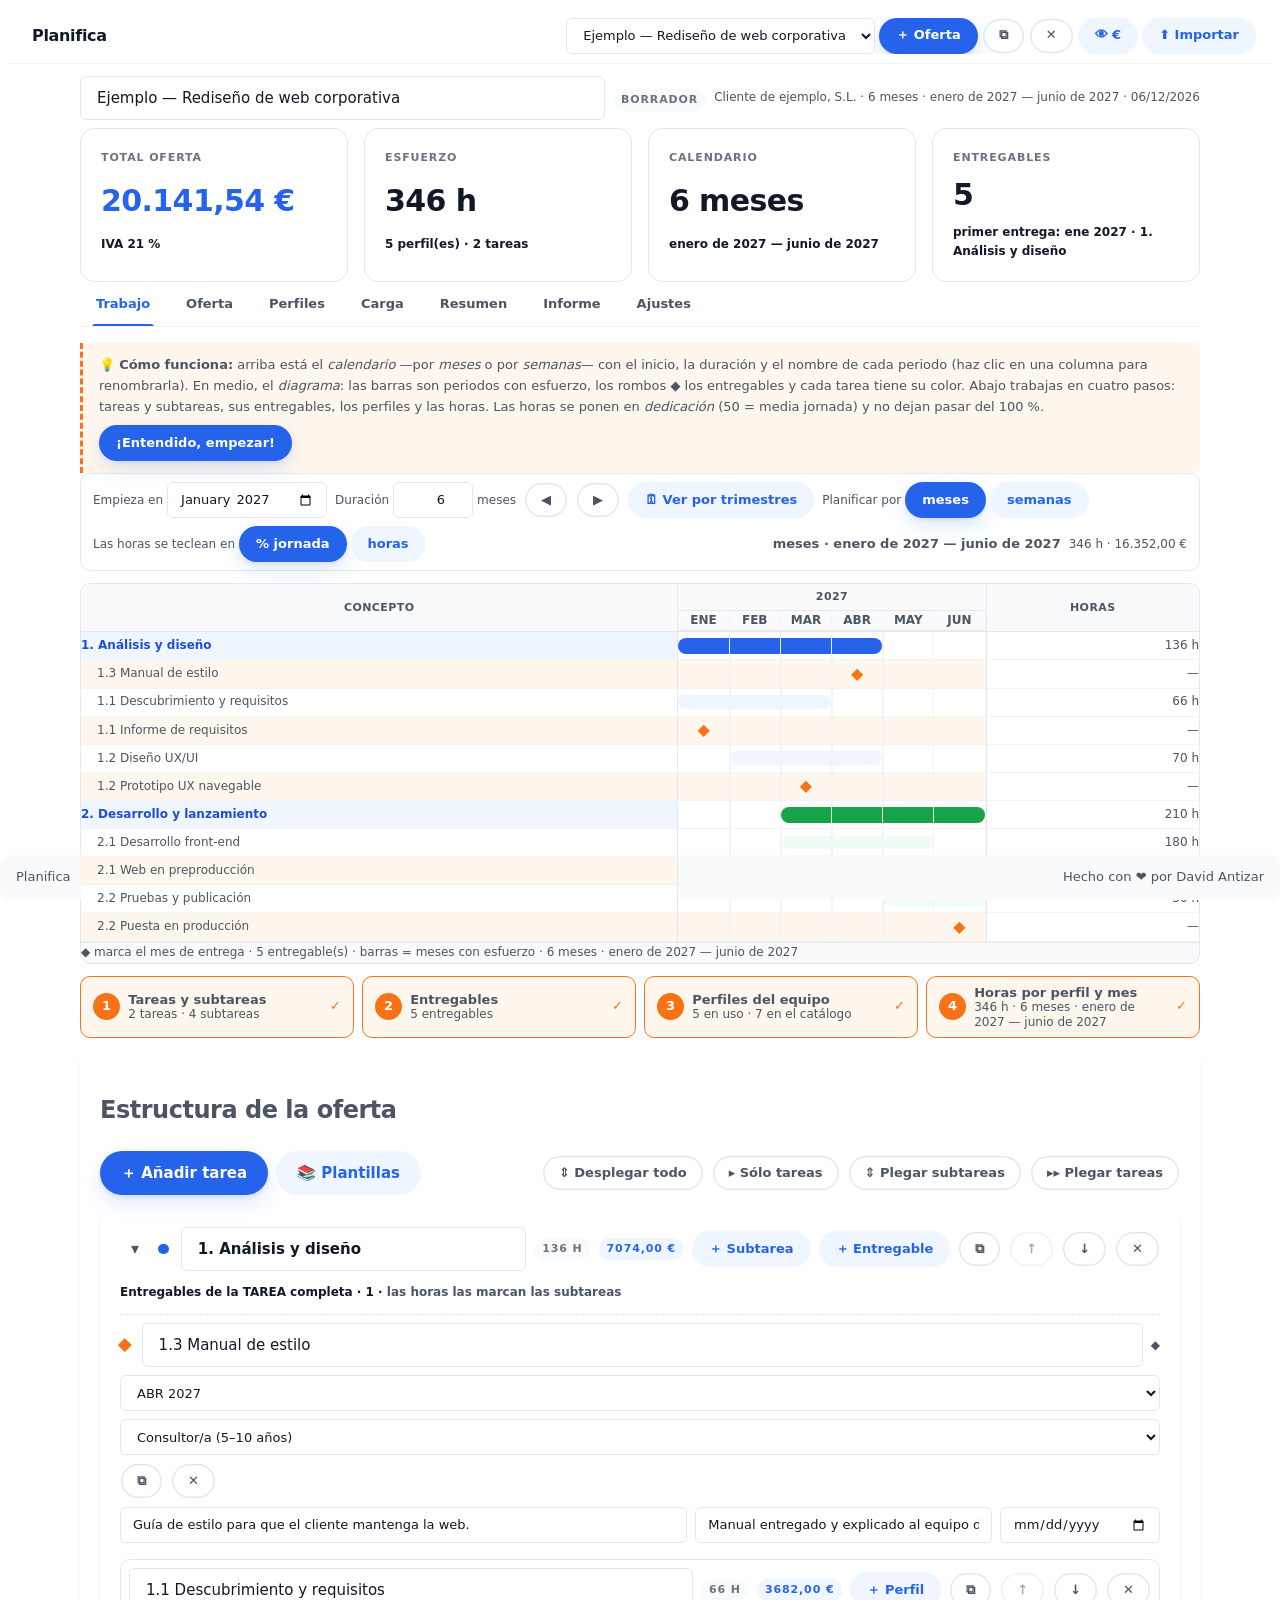
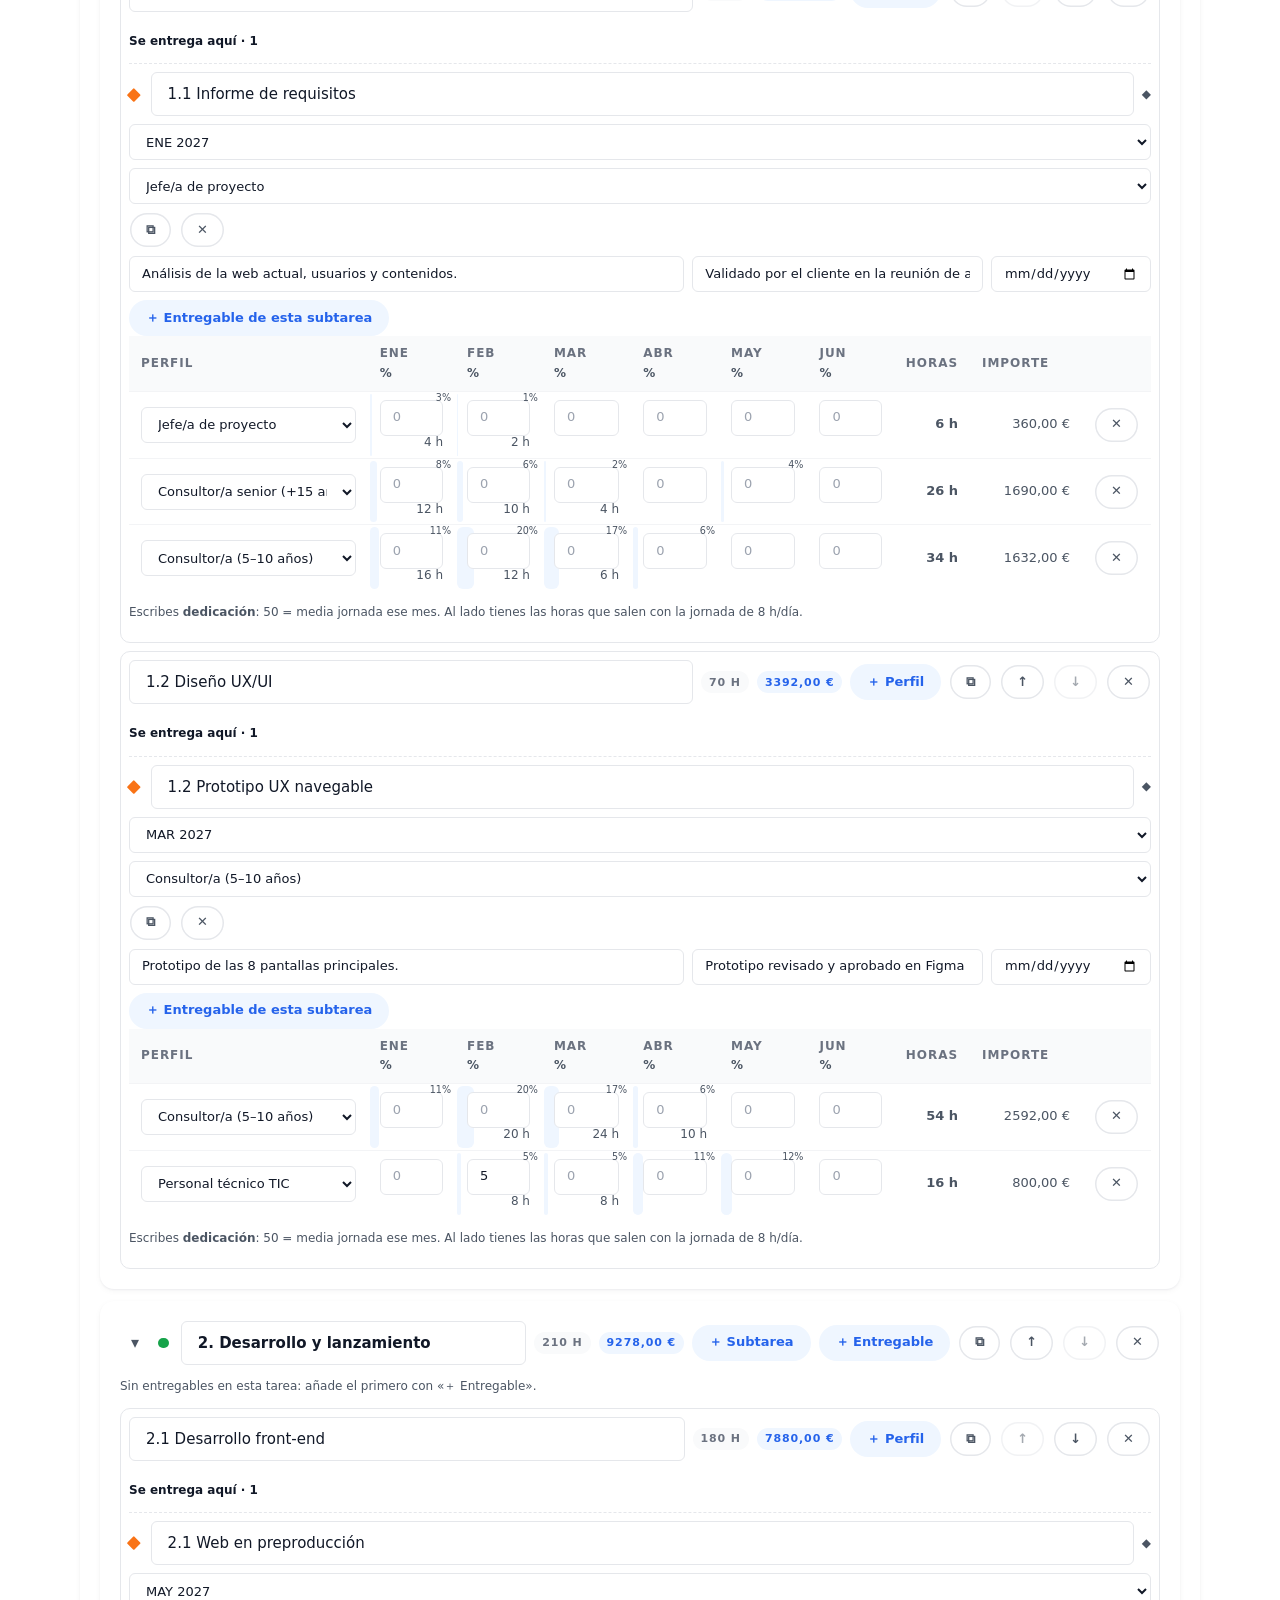
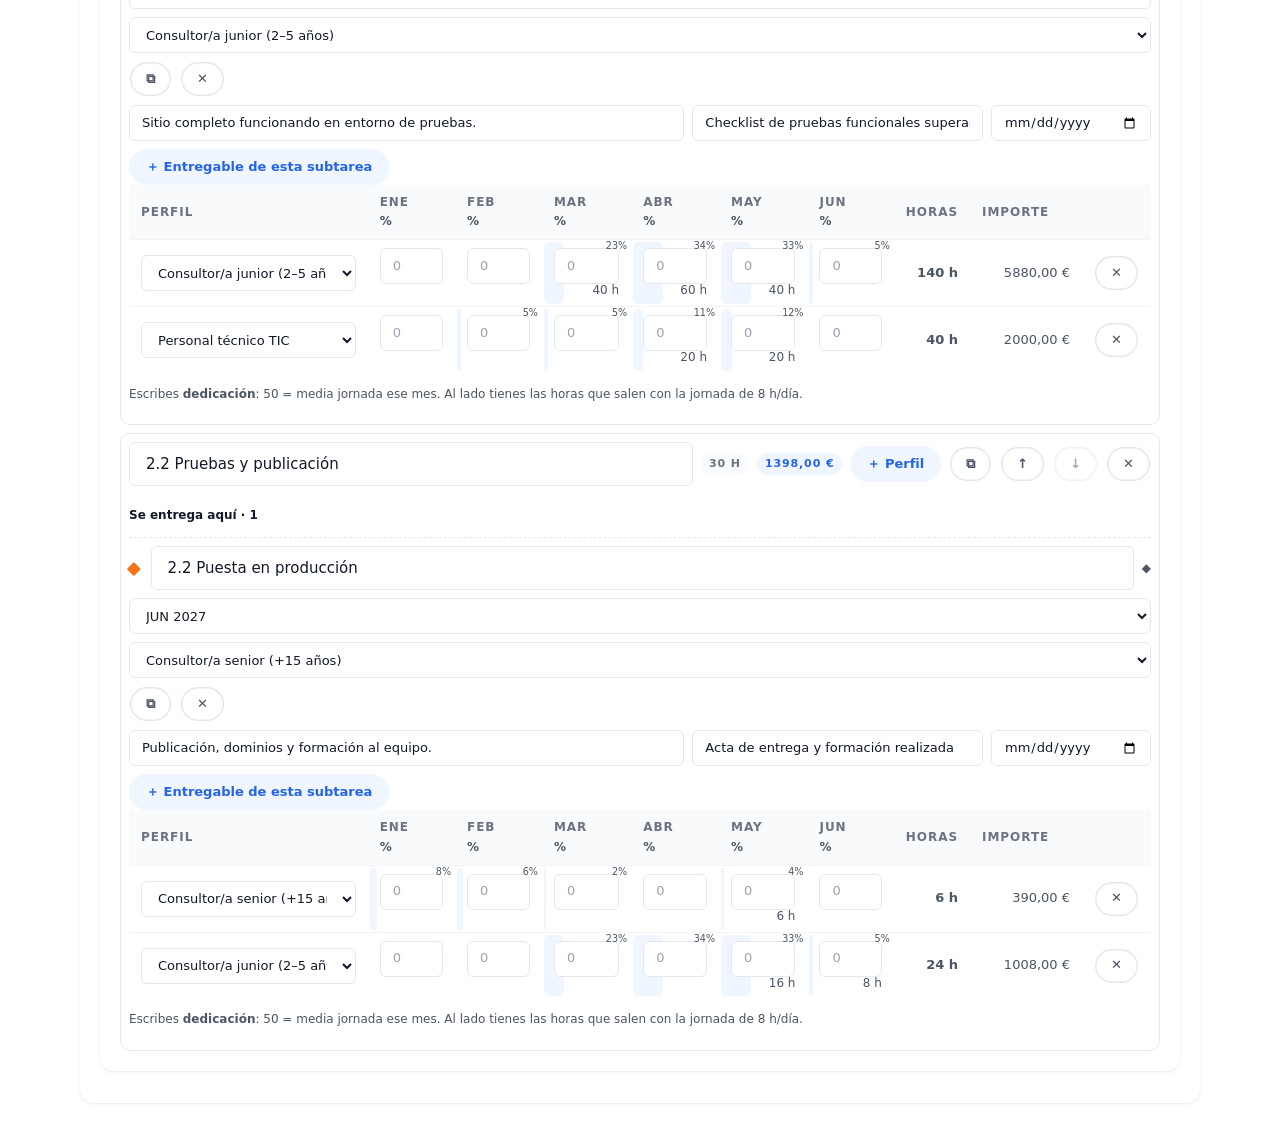
==== commit e380f8c5: "v9: tareas y entregables en colores distintos (tareas en azul/verde/ambar/rojo ciclando; TODOS los e" ====
--- a/docs/index.html
+++ b/docs/index.html
@@ -3,7 +3,7 @@
 <head>
 <meta charset="utf-8">
 <meta name="viewport" content="width=device-width, initial-scale=1">
-<title>Planifica — Ofertas y planificación</title>
+<title>Oferta — del encargo a la oferta</title>
 <!-- Aurora 7 v7.2.0 — packs incrustados por tools/compilar.py. App autocontenida: sin CDN, sin servidor. -->
 <style>
 /* ====== Aurora 7 v7.2.0 incrustado (10 packs) ====== */
@@ -2695,6 +2695,14 @@
   background: var(--pa-tono, var(--nz-border)); flex: 0 0 auto;
 }
 
+/* El entregable se marca con un rombo del mismo color naranja, nunca con un punto. */
+.pa-tono-rombo {
+  display: inline-block; width: 0.6rem; height: 0.6rem; flex: 0 0 auto;
+  background: var(--pa-tono, var(--nz-accent)); transform: rotate(45deg); border-radius: 1px;
+}
+.pa-hito .pa-tono-rombo { margin-right: var(--nz-space-1); }
+
+/* Las tareas: barras con su color; los entregables: el rombo en naranja. */
 .pa-gantt__fila--tarea .pa-barra { background: var(--pa-tono, var(--nz-brand)); }
 .pa-gantt__fila--subtarea .pa-barra { background: var(--pa-tono-fluido, var(--nz-brand)); }
 .pa-gantt__fila--entregable .pa-barra--hito { color: var(--pa-tono, var(--nz-accent)); }
@@ -2775,6 +2783,38 @@
   border: 1px solid var(--nz-border); border-radius: 3px; vertical-align: -2px;
 }
 
+
+/* ---------- FULL RESPONSIVE ----------
+   La app se usa en móvil: nada se aplasta, nada se sale. Las tablas anchas hacen su
+   propio scroll (con la columna del concepto pegada) en vez de romper la página. */
+.pa-tabla-horas { overflow-x: auto; -webkit-overflow-scrolling: touch; max-width: 100%; }
+.pa-tabla-horas > table { min-width: 100%; }
+.pa-jornada { display: grid; grid-template-columns: minmax(15rem, 1fr) minmax(18rem, 1.4fr); gap: var(--nz-space-4); align-items: start; }
+.pa-select-pct { min-width: 5.4rem; }
+
+#pa-tabs { overflow-x: auto; -webkit-overflow-scrolling: touch; flex-wrap: nowrap; }
+
+@media (max-width: 900px) {
+  .pa-jornada { grid-template-columns: 1fr; }
+}
+
+@media (max-width: 720px) {
+  /* Nada de columnas apretadas: scroll propio y tipografía legible */
+  .pa-tabla-horas > table { min-width: 44rem; }
+  .pa-carga { min-width: 2.5rem; font-size: 0.66rem; padding: 0.12rem 0.18rem; }
+  .pa-jornada { display: block; }
+  .pa-jornada > div + div { margin-top: var(--nz-space-4); }
+  .pa-fila { flex-wrap: wrap; }
+  .pa-fila > .nz-input, .pa-fila > .nz-btn, .pa-fila > label { min-height: 44px; }
+  .pa-hito { flex-wrap: wrap; row-gap: var(--nz-space-1); }
+  .pa-hito .nz-input, .pa-hito .nz-btn { min-height: 44px; }
+  .pa-hito__nombre { flex: 1 1 100%; }
+  .pa-select-pct, .pa-input-horas, .pa-input-num { min-height: 44px; font-size: var(--nz-text-md); }
+  .pa-select-pct { width: 100%; }
+  .pa-calendario .pa-ancho-medio { width: 100%; }
+  .nz-table--compact td, .nz-table--compact th { padding: 0.2rem 0.3rem; }
+}
+
 </style>
 
 </head>
@@ -2782,7 +2822,7 @@
 <div id="pa-error" role="alert"></div>
 
 <header class="nz-navbar">
-  <span class="nz-navbar__brand"><img id="pa-logo" class="pa-logo" alt="" hidden> <span id="pa-marca-nombre">Planifica</span></span>
+  <span class="nz-navbar__brand"><img id="pa-logo" class="pa-logo" alt="" hidden> <span id="pa-marca-nombre">Oferta</span></span>
   <span class="nz-navbar__links">
     <select id="pa-sel-oferta" class="nz-input nz-input--sm" aria-label="Oferta activa"></select>
     <button class="nz-btn nz-btn--primary nz-btn--sm" data-acc="nueva-oferta">＋ Oferta</button>
@@ -2879,7 +2919,7 @@
 <div id="pa-toast" role="status"></div>
 
 <footer class="nz-statusbar pa-pie">
-  <span id="pa-pie-marca">Planifica</span><span class="nz-statusbar__spacer"></span>
+  <span id="pa-pie-marca">Oferta</span><span class="nz-statusbar__spacer"></span>
   <span>Hecho con ❤️ por David Antizar</span>
 </footer>
 
@@ -3359,6 +3399,7 @@
   /* Caché: el cálculo de días laborables se pide una vez por celda y no cambia
      mientras no cambien el mes ni la jornada. */
   const CACHE_LAB = {};
+  const CACHE_HORAS = {};
 
   /** Días del mes del periodo i. */
   function diasDelMes(p, i) {
@@ -3385,9 +3426,34 @@
   }
 
   /** Horas laborables del periodo i: días laborables × horas por día. */
+  /** Horas laborables de un periodo: cada día con SUS horas, y los festivos fuera.
+      El viernes puede ser más corto y el 12 de octubre no cuenta. */
   function horasLaborables(p, i, jornada) {
-    const j = jornada || { horasDia: 8, diasSemana: [1, 2, 3, 4, 5] };
-    return N().r2(diasLaborables(p, i, j.diasSemana) * N().acota(j.horasDia === undefined ? 8 : j.horasDia, 0, 24));
+    const j = jornada || {};
+    const dias = (Array.isArray(j.diasSemana) && j.diasSemana.length) ? j.diasSemana : [1, 2, 3, 4, 5];
+    const horasDia = N().acota(j.horasDia === undefined ? 8 : j.horasDia, 0, 24);
+    const porDia = (j.horasPorDia && typeof j.horasPorDia === "object") ? j.horasPorDia : null;
+    const festivos = Array.isArray(j.festivos) ? j.festivos : [];
+    const q = normalizar(p);
+    const f = fecha(q, i);
+    const anio = f.getFullYear();
+    const huella = dias.join(",") + "|" + horasDia + "|" +
+      (porDia ? [1, 2, 3, 4, 5, 6, 7].map(d => N().num(porDia[d])).join(",") : "") + "|" +
+      festivos.filter(x => x && String(x.fecha).slice(0, 4) === String(anio)).map(x => String(x.fecha).slice(5)).join(",");
+    const clave = q.unidad + "|" + N().mesISO(f) + "-" + f.getDate() + "|" + huella;
+    if (CACHE_HORAS[clave] !== undefined) return CACHE_HORAS[clave];
+    const total = q.unidad === "semana" ? 7 : new Date(f.getFullYear(), f.getMonth() + 1, 0).getDate();
+    const esFiesta = (PL.festivos && PL.festivos.esFestivo) ? PL.festivos.esFestivo : function () { return false; };
+    let h = 0;
+    for (let d = 0; d < total; d++) {
+      const dd = new Date(f.getFullYear(), f.getMonth(), f.getDate() + d);
+      const wd = dd.getDay() === 0 ? 7 : dd.getDay();
+      if (dias.indexOf(wd) < 0) continue;
+      if (esFiesta(festivos, dd)) continue;
+      h += porDia ? N().num(porDia[wd]) : horasDia;
+    }
+    CACHE_HORAS[clave] = N().r2(h);
+    return CACHE_HORAS[clave];
   }
 
   PL.periodos = {
@@ -3611,6 +3677,121 @@
   };
 })(typeof window !== "undefined" ? window : globalThis);
 
+/* ====== MÓDULO festivos.js ====== */
+"use strict";
+/* =====================================================================
+   Planifica v4 — FESTIVOS
+   Los días que no se trabaja aunque caigan en día de diario. Se precargan los
+   de España, la Comunidad de Madrid y los locales de Madrid capital, y todos se
+   pueden editar: los locales cambian de año en año y cada empresa tiene los suyos.
+
+   El Viernes Santo no se copia de ninguna lista: se CALCULA a partir del domingo
+   de Pascua (algoritmo de Gauss/Meeus), así que vale para cualquier año sin
+   depender de tener la lista a mano. Comprobado: Pascua 2026 = 5 de abril →
+   Viernes Santo 3 de abril, que es lo que publica el calendario oficial.
+   ===================================================================== */
+(function (raiz) {
+  const PL = (raiz.PL = raiz.PL || {});
+  const N = () => PL.nucleo;
+
+  /** Domingo de Pascua de un año (algoritmo de Gauss/Meeus, calendario gregoriano). */
+  function pascua(anio) {
+    const a = anio % 19;
+    const b = Math.floor(anio / 100);
+    const c = anio % 100;
+    const d = Math.floor(b / 4);
+    const e = b % 4;
+    const f = Math.floor((b + 8) / 25);
+    const g = Math.floor((b - f + 1) / 3);
+    const h = (19 * a + b - d - g + 15) % 30;
+    const i = Math.floor(c / 4);
+    const k = c % 4;
+    const l = (32 + 2 * e + 2 * i - h - k) % 7;
+    const m = Math.floor((a + 11 * h + 22 * l) / 451);
+    const mes = Math.floor((h + l - 7 * m + 114) / 31);
+    const dia = ((h + l - 7 * m + 114) % 31) + 1;
+    return new Date(anio, mes - 1, dia);
+  }
+
+  function iso(f) {
+    return N().diaISO ? N().diaISO(f) : f.toISOString().slice(0, 10);
+  }
+
+  /** Viernes Santo: dos días antes del domingo de Pascua. */
+  function viernesSanto(anio) {
+    const p = pascua(anio);
+    return new Date(p.getFullYear(), p.getMonth(), p.getDate() - 2);
+  }
+
+  /* Fijos, iguales todos los años. */
+  const FIJOS = [
+    { mes: 1, dia: 1, nombre: "Año Nuevo", ambito: "España" },
+    { mes: 1, dia: 6, nombre: "Epifanía del Señor", ambito: "España" },
+    { mes: 5, dia: 1, nombre: "Fiesta del Trabajo", ambito: "España" },
+    { mes: 8, dia: 15, nombre: "Asunción de la Virgen", ambito: "España" },
+    { mes: 10, dia: 12, nombre: "Fiesta Nacional de España", ambito: "España" },
+    { mes: 11, dia: 1, nombre: "Todos los Santos", ambito: "España" },
+    { mes: 12, dia: 6, nombre: "Día de la Constitución", ambito: "España" },
+    { mes: 12, dia: 8, nombre: "Inmaculada Concepción", ambito: "España" },
+    { mes: 12, dia: 25, nombre: "Natividad del Señor", ambito: "España" },
+    { mes: 5, dia: 2, nombre: "Fiesta de la Comunidad de Madrid", ambito: "Madrid" },
+    { mes: 5, dia: 15, nombre: "San Isidro (Madrid capital)", ambito: "Local" },
+    { mes: 11, dia: 9, nombre: "La Almudena (Madrid capital)", ambito: "Local" }
+  ];
+
+  /** Festivos de España + Comunidad de Madrid + Madrid capital para un año. */
+  function deEspanaMadrid(anio) {
+    const a = Math.round(N().acota(anio, 1900, 2200));
+    const lista = FIJOS.map(f => ({
+      fecha: a + "-" + (f.mes < 10 ? "0" : "") + f.mes + "-" + (f.dia < 10 ? "0" : "") + f.dia,
+      nombre: f.nombre,
+      ambito: f.ambito
+    }));
+    const vs = viernesSanto(a);
+    lista.push({ fecha: iso(vs), nombre: "Viernes Santo", ambito: "España" });
+    return lista.sort((x, y) => (x.fecha < y.fecha ? -1 : x.fecha > y.fecha ? 1 : 0));
+  }
+
+  /** Todos los años que abarca un rango de periodos (año de inicio … año de fin). */
+  function aniosDe(inicio, nPeriodos, unidad) {
+    const partes = String(inicio || "").split("-").map(Number);
+    if (!partes[0]) return [];
+    const n = Math.max(0, Math.round(N().num(nPeriodos)));
+    const fin = (unidad === "semana")
+      ? new Date(partes[0], partes[1] - 1, 1 + 7 * n)
+      : new Date(partes[0], partes[1] - 1 + n, 0);
+    const a1 = partes[0], a2 = fin.getFullYear();
+    const salida = [];
+    for (let a = a1; a <= a2; a++) salida.push(a);
+    return salida;
+  }
+
+  /** Festivos para todos los años de un rango, sin repetir fechas. */
+  function paraRango(inicio, nPeriodos, unidad) {
+    const vistos = {};
+    const salida = [];
+    aniosDe(inicio, nPeriodos, unidad).forEach(a => {
+      deEspanaMadrid(a).forEach(f => {
+        if (!vistos[f.fecha]) { vistos[f.fecha] = true; salida.push(f); }
+      });
+    });
+    return salida.sort((x, y) => (x.fecha < y.fecha ? -1 : x.fecha > y.fecha ? 1 : 0));
+  }
+
+  /** ¿Es festivo ese día? */
+  function esFestivo(festivos, fecha) {
+    if (!Array.isArray(festivos) || !festivos.length) return false;
+    const f = iso(fecha);
+    for (let i = 0; i < festivos.length; i++) if (festivos[i] && festivos[i].fecha === f) return true;
+    return false;
+  }
+
+  PL.festivos = {
+    pascua: pascua, viernesSanto: viernesSanto, deEspanaMadrid: deEspanaMadrid,
+    aniosDe: aniosDe, paraRango: paraRango, esFestivo: esFestivo, FIJOS: FIJOS
+  };
+})(typeof window !== "undefined" ? window : globalThis);
+
 /* ====== MÓDULO modelo.js ====== */
 "use strict";
 /* =====================================================================
@@ -3667,16 +3848,62 @@
      la oferta para que cada oferta sea autocontenida y exportable. */
   const JORNADA_DEFECTO = { horasDia: 8, diasSemana: [1, 2, 3, 4, 5] };   /* 1=lunes … 7=domingo */
 
+  /** Festivos: [{fecha:"aaaa-mm-dd", nombre, ambito}] sin duplicados y ordenados. */
+  function normalizarFestivos(l) {
+    const N2 = N();
+    const vistos = {};
+    const salida = [];
+    N2.lista(l).forEach(f => {
+      const fecha = String(f && f.fecha ? f.fecha : "").trim();
+      if (!/^\d{4}-\d{2}-\d{2}$/.test(fecha) || vistos[fecha]) return;
+      const d = new Date(Number(fecha.slice(0, 4)), Number(fecha.slice(5, 7)) - 1, Number(fecha.slice(8, 10)));
+      if (isNaN(d.getTime()) || N2.diaISO(d) !== fecha) return;
+      vistos[fecha] = true;
+      salida.push({
+        fecha: fecha,
+        nombre: String((f && f.nombre) || "Festivo").slice(0, 80),
+        ambito: String((f && f.ambito) || "Propio").slice(0, 24)
+      });
+    });
+    return salida.sort((a, b) => (a.fecha < b.fecha ? -1 : a.fecha > b.fecha ? 1 : 0));
+  }
+
+  /* Memo: normalizar la jornada en cada consulta multiplicaba por miles las
+     llamadas por repintado (ahora se recorre día a día y con festivos). */
+  const CACHE_JORNADA = new WeakMap();
+
   function normalizarJornada(j) {
+    if (j && typeof j === "object" && CACHE_JORNADA.has(j)) return CACHE_JORNADA.get(j);
+    const salida = normalizarJornadaCruda(j);
+    if (j && typeof j === "object") CACHE_JORNADA.set(j, salida);
+    return salida;
+  }
+
+  function normalizarJornadaCruda(j) {
     const u = N();
     const q = (j && typeof j === "object") ? j : {};
     let dias = Array.isArray(q.diasSemana)
       ? q.diasSemana.map(d => Math.round(u.acota(d, 1, 7))).filter(d => d >= 1 && d <= 7)
       : [];
     dias = Array.from(new Set(dias)).sort((a, b) => a - b);
+    if (!dias.length) dias = JORNADA_DEFECTO.diasSemana.slice();
+    const horasDia = u.acota(q.horasDia === undefined ? JORNADA_DEFECTO.horasDia : q.horasDia, 0.5, 24);
+    /* Horas de cada día de la semana: así el viernes puede ser más corto sin dejar
+       de ser laborable. Lo que no venga, se hereda de horasDia. */
+    const porDia = {};
+    for (let d = 1; d <= 7; d++) {
+      const propio = (q.horasPorDia && typeof q.horasPorDia === "object") ? q.horasPorDia[d] : undefined;
+      if (dias.indexOf(d) < 0) { porDia[d] = 0; continue; }
+      const v = (propio === undefined || propio === null) ? horasDia : u.acota(propio, 0, 24);
+      /* Un día marcado como laborable con 0 horas no tiene sentido: manda la casilla,
+         así al activar el sábado aparece con las horas generales y no con un cero. */
+      porDia[d] = u.r2(v > 0 ? v : horasDia);
+    }
     return {
-      horasDia: u.acota(q.horasDia === undefined ? JORNADA_DEFECTO.horasDia : q.horasDia, 0.5, 24),
-      diasSemana: dias.length ? dias : JORNADA_DEFECTO.diasSemana.slice()
+      horasDia: horasDia,
+      diasSemana: dias.filter(d => porDia[d] > 0),
+      horasPorDia: porDia,
+      festivos: normalizarFestivos(q.festivos)
     };
   }
 
@@ -3749,7 +3976,8 @@
     q.periodo = Math.round(N().acota(per === undefined ? 0 : per, 0, Math.max(0, nPeriodos - 1)));
     q.fecha = N().texto(q.fecha, "");
     q.responsablePerfilId = N().texto(q.responsablePerfilId, "");
-    q.horas = N().acota(q.horas, 0, 1e6);
+    /* Un entregable no lleva horas: el esfuerzo lo ponen las líneas de su subtarea. */
+    delete q.horas;
     delete q.mes; delete q.estado; delete q.facturacionPct; delete q.baseFacturacion;
     return q;
   }
@@ -3820,6 +4048,12 @@
     q.periodos = P().normalizar(q.periodos);
     delete q.fechaInicio; delete q.meses;
     q.jornada = normalizarJornada(q.jornada);
+    /* Si la oferta no trae festivos, se cargan los de España y Madrid de los años
+       que abarca el calendario. Son editables: los locales cambian cada año. */
+    if (!q.jornada.festivos.length && PL.festivos) {
+      q.jornada.festivos = normalizarFestivos(
+        PL.festivos.paraRango(q.periodos.inicio, P().meses(q.periodos), q.periodos.unidad));
+    }
 
     if (esMigracion && !q.impuestos) {
       q.impuestos = { tipo: "ninguno", tasa: 0, incluido: false };
@@ -3875,7 +4109,6 @@
         descripcion: N().texto(e && e.descripcion, ""),
         criterio: N().texto(e && e.criterio, ""),
         periodo: Math.round(N().acota(e && e.periodo, 0, P().MAX - 1)),
-        horas: N().acota(e && e.horas, 0, 1e6)
       }))
     }));
     return q;
@@ -4057,6 +4290,7 @@
     normalizarOferta: normalizarOferta, normalizarFoto: normalizarFoto,
     normalizarEstado: normalizarEstado, migrar: migrar, estadoInicial: estadoInicial,
     JORNADA_DEFECTO: JORNADA_DEFECTO, normalizarJornada: normalizarJornada,
+    normalizarFestivos: normalizarFestivos,
     buscarTarea: buscarTarea, buscarSubtarea: buscarSubtarea, buscarLinea: buscarLinea,
     buscarEntregable: buscarEntregable, buscarFoto: buscarFoto, colgarEntregable: colgarEntregable
   };
@@ -4100,29 +4334,29 @@
           nombre: "1. Análisis y planificación",
           subtareas: ["1.1 Reunión de arranque", "1.2 Análisis de requisitos", "1.3 Plan de trabajo"],
           entregables: [
-            { nombre: "Informe de requisitos validado", descripcion: "Alcance cerrado y firmado por el cliente.", criterio: "Acta de reunión con el alcance aprobado", periodo: 0, horas: 40 },
-            { nombre: "Plan de trabajo detallado", descripcion: "Cronograma y reparto de esfuerzo.", criterio: "Cronograma aceptado por el cliente", periodo: 1, horas: 24 }
+            { nombre: "Informe de requisitos validado", descripcion: "Alcance cerrado y firmado por el cliente.", criterio: "Acta de reunión con el alcance aprobado", periodo: 0 },
+            { nombre: "Plan de trabajo detallado", descripcion: "Cronograma y reparto de esfuerzo.", criterio: "Cronograma aceptado por el cliente", periodo: 1 }
           ]
         },
         {
           nombre: "2. Diseño de la solución",
           subtareas: ["2.1 Arquitectura de la solución", "2.2 Diseño funcional"],
           entregables: [
-            { nombre: "Diseño funcional aprobado", descripcion: "Documento de diseño de la solución.", criterio: "Aprobación formal del cliente", periodo: 2, horas: 60 }
+            { nombre: "Diseño funcional aprobado", descripcion: "Documento de diseño de la solución.", criterio: "Aprobación formal del cliente", periodo: 2 }
           ]
         },
         {
           nombre: "3. Ejecución",
           subtareas: ["3.1 Desarrollo / ejecución", "3.2 Revisiones de calidad"],
           entregables: [
-            { nombre: "Solución en preproducción", descripcion: "Versión completa en entorno de pruebas.", criterio: "Pruebas de aceptación superadas", periodo: 4, horas: 120 }
+            { nombre: "Solución en preproducción", descripcion: "Versión completa en entorno de pruebas.", criterio: "Pruebas de aceptación superadas", periodo: 4 }
           ]
         },
         {
           nombre: "4. Pruebas y entrega",
           subtareas: ["4.1 Pruebas y validación", "4.2 Documentación y entrega"],
           entregables: [
-            { nombre: "Entrega final y documentación", descripcion: "Puesta en producción y manual de uso.", criterio: "Acta de entrega firmada", periodo: 5, horas: 40 }
+            { nombre: "Entrega final y documentación", descripcion: "Puesta en producción y manual de uso.", criterio: "Acta de entrega firmada", periodo: 5 }
           ]
         },
         { nombre: "5. Gestión de proyecto", subtareas: ["5.1 Seguimiento y coordinación"], entregables: [] }
@@ -4170,14 +4404,14 @@
       Object.assign(M2.nuevoEntregable("1.1 Informe de requisitos", "subtarea", 0), {
         descripcion: "Análisis de la web actual, usuarios y contenidos.",
         criterio: "Validado por el cliente en la reunión de alcance",
-        responsablePerfilId: jp.id, horas: 32
+        responsablePerfilId: jp.id
       })
     ];
     s2.entregables = [
       Object.assign(M2.nuevoEntregable("1.2 Prototipo UX navegable", "subtarea", 2), {
         descripcion: "Prototipo de las 8 pantallas principales.",
         criterio: "Prototipo revisado y aprobado en Figma",
-        responsablePerfilId: med.id, horas: 54
+        responsablePerfilId: med.id
       })
     ];
     /* Y uno a nivel de la TAREA COMPLETA, porque también se entregan cosas así. */
@@ -4185,7 +4419,7 @@
       Object.assign(M2.nuevoEntregable("1.3 Manual de estilo", "tarea", 3), {
         descripcion: "Guía de estilo para que el cliente mantenga la web.",
         criterio: "Manual entregado y explicado al equipo del cliente",
-        responsablePerfilId: med.id, horas: 12
+        responsablePerfilId: med.id
       })
     ];
 
@@ -4206,28 +4440,22 @@
       Object.assign(M2.nuevoEntregable("2.1 Web en preproducción", "subtarea", 4), {
         descripcion: "Sitio completo funcionando en entorno de pruebas.",
         criterio: "Checklist de pruebas funcionales superado",
-        responsablePerfilId: jru.id, horas: 76
+        responsablePerfilId: jru.id
       })
     ];
     s4.entregables = [
       Object.assign(M2.nuevoEntregable("2.2 Puesta en producción", "subtarea", 5), {
         descripcion: "Publicación, dominios y formación al equipo.",
         criterio: "Acta de entrega y formación realizada",
-        responsablePerfilId: sen.id, horas: 30
+        responsablePerfilId: sen.id
       })
     ];
 
     o.tareas = [t1, t2];
 
-    /* ---- Entregable suelto de la oferta ---- */
-    o.entregables = [
-      Object.assign(M2.nuevoEntregable("Documentación de traspaso", "oferta", 5), {
-        descripcion: "Manual de uso y traspaso de conocimiento al equipo del cliente.",
-        criterio: "Sesión de traspaso realizada", responsablePerfilId: med.id, horas: 16
-      })
-    ];
-
-    return o;
+    /* Pasa por la normalización como cualquier oferta: así llegan los festivos del
+       calendario, la jornada queda completa y no hay dos caminos distintos. */
+    return M2.normalizarOferta(o);
   }
 
   PL.ejemplo = {
@@ -4637,10 +4865,6 @@
 
   /* ---------- Cifras de apoyo (estimaciones, NO suman al total) ---------- */
 
-  function horasEstimadas(o) { return N().suma(todos(o), e => N().num(e.horas)); }
-
-  function conHorasEstimadas(o) { return todos(o).filter(e => N().num(e.horas) > 0).length; }
-
   function porContexto(o) {
     const l = todos(o);
     return {
@@ -4699,7 +4923,7 @@
     todos: todos, deTarea: deTarea, deSubtarea: deSubtarea, deTareaCompleta: deTareaCompleta,
     porPeriodo: porPeriodo, dePeriodo: dePeriodo,
     cuentaPorPeriodo: cuentaPorPeriodo, proximo: proximo, ultimo: ultimo,
-    horasEstimadas: horasEstimadas, conHorasEstimadas: conHorasEstimadas, porContexto: porContexto,
+    porContexto: porContexto,
     responsable: responsable, etiquetaEntrega: etiquetaEntrega, posicion: posicion,
     dentroDeCalendario: dentroDeCalendario, moverAPeriodo: moverAPeriodo,
     marcadoresPorPeriodo: marcadoresPorPeriodo, esfuerzoEnPeriodo: esfuerzoEnPeriodo
@@ -4762,7 +4986,6 @@
       tareas: N().lista(of.tareas).length,
       subtareas: N().suma(of.tareas, t => N().lista(t.subtareas).length),
       entregables: conteo.total,
-      horasEntregables: E().horasEstimadas(of)
     };
   }
 
@@ -4781,7 +5004,6 @@
     ];
     const estructura = [
       linea("periodos", "Periodos"), linea("tareas", "Tareas"), linea("subtareas", "Subtareas"),
-      linea("entregables", "Entregables"), linea("horas", "Horas"), linea("horasEntregables", "Horas estimadas en entregables")
     ];
 
     const oA = comoOferta(fA, o), oB = comoOferta(fB, o);
@@ -5101,11 +5323,11 @@
     /* Entregables */
     const ents = E().todos(o);
     if (ents.length) {
-      f.push(["ENTREGABLES", "Entregable", "Origen", "Entrega", "Fecha", "Responsable", "Criterio de aceptación", "Horas estimadas"]);
+      f.push(["ENTREGABLES", "Entregable", "Origen", "Entrega", "Fecha", "Responsable", "Criterio de aceptación"]);
       ents.forEach(e => {
         const r = E().responsable(pf, e);
         f.push(["Entregable", e.nombre, e._contexto === "oferta" ? "Oferta" : e._tareaNombre,
-          P().mesCorto(o.periodos, e.periodo), e.fecha || "", r ? r.nombre : "", e.criterio || "", numES(e.horas)]);
+          P().mesCorto(o.periodos, e.periodo), e.fecha || "", r ? r.nombre : "", e.criterio || ""]);
       });
       f.push([]);
     }
@@ -5301,11 +5523,15 @@
     const cols = P().columnas(o.periodos);
     const r = E().responsable(pf, e);
     const nivel = e._contexto === "subtarea" ? " · de la subtarea" : (e._contexto === "tarea" ? " · de la tarea" : " · de la oferta");
-    const titulo = e.nombre + " · entrega " + P().mesCorto(o.periodos, e.periodo) + (r ? " · " + r.nombre : "") + nivel;
-    return '<tr class="pa-gantt__fila pa-gantt__fila--entregable' + PL.vistas.claseTono(o, tareaId) + '">' +
+    const titulo = e.nombre + " · entrega " + P().mesCorto(o.periodos, e.periodo) + (r ? " · responsable: " + r.nombre : "") + nivel +
+      (e._subtareaId ? " · las horas las marca su subtarea" : "");
+    /* Un entregable no lleva horas: se muestran las de su subtarea, como referencia. */
+    const sub = e._subtareaId ? M.buscarSubtarea(o, e._subtareaId) : null;
+    const horas = sub ? C().subtareaHoras(sub.sub) : 0;
+    return '<tr class="pa-gantt__fila pa-gantt__fila--entregable' + PL.vistas.claseTonoEntregable(o, tareaId) + '">' +
       '<th class="pa-gantt__concepto" scope="row" title="' + N().esc(titulo) + '">' + N().esc(e.nombre) + "</th>" +
       celdasHito(cols, e.periodo) +
-      '<td class="pa-gantt__total">' + (N().num(e.horas) ? N().num(e.horas).toLocaleString("es-ES") + " h" : "—") + "</td></tr>";
+      '<td class="pa-gantt__total">' + (horas ? '<span class="pa-mini">(' + N().fmtNum(horas, 0) + " h)</span>" : "—") + "</td></tr>";
   }
 
   /** Con el calendario por semanas, una banda de trimestres: 52 columnas sin
@@ -5328,18 +5554,13 @@
         '<tr class="pa-gantt__anios"><th class="pa-gantt__concepto" rowspan="3" scope="col">Concepto</th>' + filaAnios +
         '<th class="pa-gantt__total" rowspan="3" scope="col">Horas</th></tr>' +
         tri +
-        '<tr class="pa-gantt__meses">' + cols.map(c => '<th scope="col"><input class="pa-gantt__rotulo' +
-          (P().estaEditada(o.periodos, c.periodos[0]) ? " pa-gantt__rotulo--editado" : "") + '" value="' + N().esc(c.etiqueta) +
-          '" data-campo="periodo-rotulo" data-id="' + c.periodos[0] + '" title="Clic para renombrar este periodo" ' +
-          'aria-label="Nombre del periodo"></th>').join("") +
+        '<tr class="pa-gantt__meses">' + cols.map(c => '<th scope="col">' +
+          N().esc(c.etiqueta) + "</th>").join("") +
         "</tr></thead>";
     }
     const filaMeses = cols.map(c => {
       const idx = c.periodos[0];
-      const editado = P().estaEditada(o.periodos, idx) ? " pa-gantt__rotulo--editado" : "";
-      return '<th scope="col"><input class="pa-gantt__rotulo' + editado + '" value="' + N().esc(c.etiqueta) + '" ' +
-        'data-campo="periodo-rotulo" data-id="' + idx + '" title="Clic para renombrar este periodo (' + N().esc(P().mesCorto(o.periodos, idx)) + ')" ' +
-        'aria-label="Nombre del periodo ' + (idx + 1) + '"></th>';
+      return '<th scope="col">' + N().esc(c.etiqueta) + "</th>";
     }).join("");
     return "<thead>" +
       '<tr class="pa-gantt__anios"><th class="pa-gantt__concepto" rowspan="2" scope="col">Concepto</th>' + filaAnios +
@@ -5362,11 +5583,6 @@
         N().lista(s.entregables).forEach(e => filas.push(filaEntregable(o, pf, Object.assign({}, e, { _contexto: "subtarea" }), t.id)));
       });
     });
-    const hitosOferta = N().lista(o.entregables);
-    if (hitosOferta.length) {
-      filas.push('<tr class="pa-gantt__fila"><th class="pa-gantt__concepto pa-mini pa-mini--fuerte" colspan="' + (cols.length + 2) + '" scope="row">Hitos de la oferta</th></tr>');
-      hitosOferta.forEach(e => filas.push(filaEntregable(o, pf, Object.assign({}, e, { _contexto: "oferta" }), null)));
-    }
 
     const totalHitos = E().todos(o).length;
     const nota = '<tr><td class="pa-gantt__nota pa-mini" colspan="' + (cols.length + 2) + '">' +
@@ -5414,11 +5630,6 @@
         N().lista(s.entregables).forEach(e => filas.push(filaEntregable(o, pf, Object.assign({}, e, { _contexto: "subtarea" }), t.id)));
       });
     });
-    const hitosOferta = N().lista(o.entregables);
-    if (hitosOferta.length) {
-      filas.push('<tr class="pa-gantt__fila"><th class="pa-gantt__concepto pa-mini pa-mini--fuerte" colspan="' + (cols.length + 2) + '" scope="row">Hitos de la oferta</th></tr>');
-      hitosOferta.forEach(e => filas.push(filaEntregable(o, pf, Object.assign({}, e, { _contexto: "oferta" }), null)));
-    }
     const colgroup = '<colgroup><col class="pa-gantt__col-concepto">' +
       cols.map(() => '<col style="width:2.6rem">').join("") + '<col class="pa-gantt__col-total"></colgroup>';
     return '<div class="pa-gantt-scroll pa-gantt--informe"><table class="pa-gantt">' + colgroup + cabeceraInforme(o) +
@@ -5516,15 +5727,33 @@
   const TONOS = 5;
 
   /** 1..5, estable mientras no cambie el orden de las tareas (0 = sin tono). */
+  /* Cada TAREA lleva un color del sistema, ciclando entre cuatro. El naranja se reserva
+     para los entregables, así que una tarea nunca se pinta del color de un entregable. */
+  const TONOS_TAREA = [1, 3, 4, 5];
+
   function tonoDe(o, tareaId) {
-    if (!tareaId) return 0;
     const tareas = N().lista(o && o.tareas);
-    for (let i = 0; i < tareas.length; i++) if (tareas[i].id === tareaId) return (i % TONOS) + 1;
+    for (let i = 0; i < tareas.length; i++) if (tareas[i].id === tareaId) return TONOS_TAREA[i % TONOS_TAREA.length];
     return 0;
   }
 
   function claseTono(o, tareaId) {
     const t = tonoDe(o, tareaId);
+    return t ? " pa-tono-" + t : "";
+  }
+
+  /** Tono de un ENTREGABLE: desplazado dos puestos respecto al de su tarea, así que
+      nunca es del mismo color que la tarea a la que cuelga. El marcador además es un
+      rombo, no un punto, para que se distinga aunque se imprima en blanco y negro. */
+  /** Tono de un ENTREGABLE: siempre el naranja del sistema (el mismo para todos).
+      Los entregables van en un color que ninguna tarea usa, y con rombo en vez de
+      punto: se distinguen de un vistazo y también impresos en blanco y negro. */
+  function tonoEntregable(o, tareaId) {
+    return 2;
+  }
+
+  function claseTonoEntregable(o, tareaId) {
+    const t = tonoEntregable(o, tareaId);
     return t ? " pa-tono-" + t : "";
   }
 
@@ -5537,17 +5766,18 @@
     const sId = (subtareaId !== undefined) ? subtareaId : (e._subtareaId || "");
     const ctx = contexto || e._contexto || "tarea";
     const at = ' data-id="' + id + '" data-tarea="' + tId + '" data-subtarea="' + sId + '"';
-    const etiqueta = ctx === "oferta"
-      ? '<span class="nz-badge nz-badge--accent">de la oferta</span>'
-      : (ctx === "subtarea" ? "" : '<span class="nz-badge nz-badge--neutral">de la tarea</span>');
-    return '<div class="pa-hito pa-hito--' + ctx + '" data-id="' + id + '" data-subtarea="' + sId + '">' +
-      '<span class="pa-tono-punto" title="Entregable"></span>' +
+    const etiqueta = ctx === "oferta" ? '<span class="nz-badge nz-badge--accent">de la oferta</span>' : "";
+    /* El color del entregable es el de su tarea desplazado: nunca coincide con ella,
+       y el marcador es un rombo (no un punto) para distinguirlo hasta en blanco y negro. */
+    const claseTono = (ctx !== "oferta" && PL.vistas.claseTonoEntregable)
+      ? PL.vistas.claseTonoEntregable(o, tId) : "";
+    return '<div class="pa-hito pa-hito--' + ctx + claseTono + '" data-id="' + id + '" data-subtarea="' + sId + '">' +
+      '<span class="pa-tono-rombo" title="Entregable"></span>' +
       '<span class="pa-hito__nombre"><input class="nz-input" data-campo="hito-nombre"' + at + ' value="' + N().esc(e.nombre) + '" placeholder="Nombre del entregable"></span>' +
       '<span class="pa-ahora pa-mini">◆</span>' +
       selectPeriodo(o, e.periodo, "hito-periodo", id, tId, sId) +
       etiqueta +
       selectPerfil(pf, e.responsablePerfilId, "hito-responsable", id, tId, "", sId) +
-      '<label class="pa-mini pa-ahora">horas <input class="nz-input nz-input--sm pa-input-corto" type="number" min="0" step="1" data-campo="hito-horas"' + at + ' value="' + (N().num(e.horas) || "") + '" title="Estimación orientativa: no suma al total"></label>' +
       '<button class="nz-btn nz-btn--ghost nz-btn--sm" data-acc="dup-entregable"' + at + ' title="Duplicar entregable">⧉</button>' +
       '<button class="nz-btn nz-btn--ghost nz-btn--sm" data-acc="elim-entregable"' + at + ' title="Eliminar entregable">✕</button>' +
       '<span class="pa-hito__detalle">' +
@@ -5606,7 +5836,7 @@
     moneda: moneda, verImportes: verImportes, imp: imp, impSi: impSi, hor: hor,
     badgeOferta: badgeOferta, selectPeriodo: selectPeriodo, selectPerfil: selectPerfil, htmlEntregable: htmlEntregable,
     articulo: articulo, tabla: tabla, fila: fila, filaDato: filaDato, aviso: aviso, vacio: vacio, delta: delta,
-    tonoDe: tonoDe, claseTono: claseTono, TONOS: TONOS
+    tonoDe: tonoDe, claseTono: claseTono, tonoEntregable: tonoEntregable, claseTonoEntregable: claseTonoEntregable, TONOS: TONOS
   };
 })(typeof window !== "undefined" ? window : globalThis);
 
@@ -5689,9 +5919,8 @@
     if (!hitos.length) {
       return '<p class="pa-mini">Sin entregables en esta tarea: añade el primero con «＋ Entregable».</p>';
     }
-    const horas = N().suma(hitos, e => N().num(e.horas));
     return '<p class="pa-mini pa-mini--fuerte">Entregables de la TAREA completa · ' + hitos.length +
-      (horas ? " · " + V2.hor(horas) + " estimadas" : "") + "</p>" +
+      ' · <span class="pa-mini">las horas las marcan las subtareas</span></p>' +
       E().deTarea(o, t).map(e => V2.htmlEntregable(o, pf, e, "tarea", t.id)).join("");
   }
 
@@ -5705,12 +5934,13 @@
     const hHoras = N().suma(lista, e => N().num(e.horas));
     return '<div class="pa-hitos pa-hitos--sub">' +
       (lista.length
-        ? '<p class="pa-mini pa-mini--fuerte">Se entrega aquí · ' + lista.length + (hHoras ? " · " + V2.hor(hHoras) + " estimadas" : "") + "</p>" +
+        ? '<p class="pa-mini pa-mini--fuerte">Se entrega aquí · ' + lista.length + "" + "</p>" +
           lista.map(e => V2.htmlEntregable(o, pf, e, "subtarea", "", s.id)).join("")
         : "") +
       '<button class="nz-btn nz-btn--soft nz-btn--sm" data-acc="nuevo-entregable-sub" data-id="' + s.id + '">＋ Entregable de esta subtarea</button>' +
       "</div>";
   }
+
 
   function tablaLineas(o, pf, s) {
     const V2 = V();
@@ -5774,11 +6004,19 @@
         const marcador = sombra ? '<span class="pa-celda__marca">' + N().fmtNum(pctMax, 0) + "%</span>" : "";
         if (c.periodos.length === 1) {
           return "<td class=\"" + clase + "\"" + eti + ">" + sombra + marcador +
-            '<input class="nz-input nz-input--sm pa-input-horas" type="text" inputmode="decimal" autocomplete="off" ' +
-            'value="' + N().fmtCampo(enPct ? pct : h) + '" placeholder="' +
-              (l.perfilId ? (sinHueco ? "sin hueco" : dicho) : (enPct ? "% de jornada" : "0")) + '" data-campo="horas" ' +
-            'data-modo="' + (enPct ? "pct" : "h") + '" data-id="' + l.id + '" data-mes="' + idx + '" ' +
-            'aria-label="' + N().esc("Horas en " + c.etiqueta) + '">' +
+            (enPct
+              /* De 5 en 5 y con tope 100: las flechas suben/bajan de cinco en cinco y no
+                 se puede pedir más de una jornada. El hueco libre se ve en el propio campo. */
+              ? '<input class="nz-input nz-input--sm pa-input-pct" type="number" inputmode="numeric" ' +
+                'min="0" max="100" step="5" value="' + (h > 0 ? N().fmtCampo(pct, 1) : "") +
+                '" placeholder="' + (l.perfilId ? (sinHueco ? "sin hueco" : "0") : "%") +
+                '" data-campo="horas" data-modo="pct" data-id="' + l.id + '" data-mes="' + idx + '" ' +
+                'aria-label="' + N().esc("Dedicación en " + c.etiqueta) + '" title="' + N().esc(dicho) + '">'
+              : '<input class="nz-input nz-input--sm pa-input-horas" type="text" inputmode="decimal" autocomplete="off" ' +
+                'value="' + (h > 0 ? N().fmtCampo(h) : "") + '" placeholder="' + (l.perfilId ? (sinHueco ? "sin hueco" : "0") : "0") +
+                '" data-campo="horas" data-modo="h" data-id="' + l.id + '" data-mes="' + idx + '" ' +
+                'aria-label="' + N().esc("Horas en " + c.etiqueta) + '" title="' + N().esc(dicho) + '">') +
+            '<span class="pa-celda__eq">' + eq + "</span></td>";
             '<span class="pa-celda__eq">' + eq + "</span></td>";
         }
         return "<td class=\"" + clase + "\"" + eti + ">" + (h > 0 ? "<span>" + N().fmtNum(pct) + " %</span>" : "") + "</td>";
@@ -5937,7 +6175,6 @@
       V2.articulo("Estructura de la oferta", editor(o, pf),
         '<div class="pa-fila" style="margin-bottom:var(--nz-space-3)">' +
           '<button class="nz-btn nz-btn--primary" data-acc="nueva-tarea">＋ Añadir tarea</button>' +
-          '<button class="nz-btn nz-btn--soft" data-acc="nuevo-entregable-oferta">＋ Entregable de la oferta</button>' +
           '<button class="nz-btn nz-btn--soft" data-acc="plantilla-toggle">📚 Plantillas</button>' +
           '<span class="pa-espacio"></span>' +
           '<button class="nz-btn nz-btn--ghost nz-btn--sm" data-acc="abrir-todo" title="Desplegar tareas, subtareas y horas">⇕ Desplegar todo</button>' +
@@ -6248,19 +6485,69 @@
   function bloqueJornada(o) {
     const V2 = V();
     const j = C().jornada(o);
-    const DIAS = [[1, "L"], [2, "M"], [3, "X"], [4, "J"], [5, "V"], [6, "S"], [7, "D"]];
-    return V2.articulo("Jornada de trabajo",
-      '<div class="pa-fila">' +
-        '<label class="pa-mini pa-ahora">Horas por día ' +
-          '<input class="nz-input nz-input--sm pa-input-num" type="number" min="0.5" max="24" step="0.5" ' +
-          'data-campo="jornada-horas" value="' + N().fmtNum(j.horasDia) + '"></label>' +
-        '<span class="pa-mini">Días que se trabaja</span>' +
-        DIAS.map(d => '<label class="pa-mini pa-ahora"><input type="checkbox" data-campo="jornada-dia" data-dia="' + d[0] + '"' +
-          (j.diasSemana.indexOf(d[0]) >= 0 ? " checked" : "") + "> " + d[1] + "</label>").join("") +
+    const DIAS = [[1, "lunes"], [2, "martes"], [3, "miércoles"], [4, "jueves"], [5, "viernes"], [6, "sábado"], [7, "domingo"]];
+    const festivos = N().lista(j.festivos);
+
+    /* Un día: casilla de laborable y sus horas. El viernes puede ser más corto. */
+    const filasDias = DIAS.map(d => {
+      const dia = d[0];
+      const laborable = j.diasSemana.indexOf(dia) >= 0;
+      const horas = N().num((j.horasPorDia || {})[dia]);
+      return "<tr>" +
+        '<td><label class="pa-ahora"><input type="checkbox" data-campo="jornada-dia" data-dia="' + dia + '"' +
+          (laborable ? " checked" : "") + "> " + d[1] + "</label></td>" +
+        '<td class="nz-table__right">' + (laborable
+          ? '<input class="nz-input nz-input--sm pa-input-num" type="number" min="0" max="24" step="0.5" ' +
+            'data-campo="jornada-horas-dia" data-dia="' + dia + '" value="' + N().fmtNum(horas) + '" aria-label="Horas del ' + d[1] + '"> h'
+          : '<span class="pa-mini">no se trabaja</span>') + "</td></tr>";
+    }).join("");
+
+    const hFestivo = f => {
+      const partes = f.fecha.split("-");
+      return N().fechaCorta(new Date(Number(partes[0]), Number(partes[1]) - 1, Number(partes[2])));
+    };
+
+    const listaFestivos = festivos.length
+      ? '<table class="nz-table nz-table--compact"><thead><tr><th>Día</th><th>Festivo</th><th></th><th></th></tr></thead><tbody>' +
+        festivos.map(f => "<tr><td>" + N().esc(hFestivo(f)) + "</td><td>" + N().esc(f.nombre) +
+          '</td><td><span class="nz-badge nz-badge--neutral">' + N().esc(f.ambito || "Propio") + "</span></td>" +
+          '<td><button class="nz-btn nz-btn--ghost nz-btn--sm" data-acc="quitar-festivo" data-id="' + N().esc(f.fecha) +
+          '" title="Quitar este festivo">✕</button></td></tr>').join("") +
+        "</tbody></table>"
+      : '<p class="pa-mini">No hay festivos: todos los días de diario cuentan como laborables.</p>';
+
+    return V2.articulo("Jornada y festivos",
+      '<p class="pa-mini">Marca los días que se trabaja y <strong>cuántas horas cada uno</strong> (si el viernes es más corto, ' +
+      "se pone aquí). Los festivos no cuentan como laborables, así que bajan las horas del mes y suben el % de dedicación " +
+      "de lo mismo: con esto la dedicación se calcula sobre días reales de trabajo.</p>" +
+      '<div class="pa-jornada">' +
+        '<div>' +
+          '<table class="nz-table nz-table--compact"><thead><tr><th>Día</th><th class="nz-table__right">Horas</th></tr></thead>' +
+          "<tbody>" + filasDias + "</tbody></table>" +
+          '<p class="pa-mini" style="margin-top:var(--nz-space-2)">Horas al día por omisión: ' +
+            '<input class="nz-input nz-input--sm pa-input-num" type="number" min="0.5" max="24" step="0.5" ' +
+            'data-campo="jornada-horas" value="' + N().fmtNum(j.horasDia) + '" aria-label="Horas al día por omisión"> ' +
+            "(al cambiarlo se aplica a todos los días).</p>" +
+        "</div>" +
+        '<div>' +
+          '<div class="pa-fila">' +
+            '<strong class="pa-mini">Festivos del calendario</strong>' +
+            '<input class="nz-input nz-input--sm" type="date" data-campo="festivo-fecha" aria-label="Fecha del festivo">' +
+            '<input class="nz-input nz-input--sm pa-ancho-medio" type="text" data-campo="festivo-nombre" ' +
+              'placeholder="Nombre (opcional)" aria-label="Nombre del festivo">' +
+            '<button class="nz-btn nz-btn--soft nz-btn--sm" data-acc="nuevo-festivo">＋ Añadir</button>' +
+            '<button class="nz-btn nz-btn--ghost nz-btn--sm" data-acc="festivos-espana" ' +
+              'title="Carga los festivos de España, la Comunidad de Madrid y Madrid capital de los años del calendario">' +
+              "Cargar los de España y Madrid</button>" +
+          "</div>" +
+          '<div class="pa-tabla-horas">' + listaFestivos + "</div>" +
+          '<p class="pa-mini" style="margin-top:var(--nz-space-2)">Van precargados los de España y Madrid, pero ' +
+          "<strong>son editables</strong>: los locales cambian cada año y cada empresa tiene los suyos.</p>" +
+        "</div>" +
       "</div>" +
-      '<p class="pa-mini" style="margin-top:var(--nz-space-2)">Con esto se calculan las horas laborables de cada mes (' +
-        Math.round(C().horasLaborablesTotal(o)).toLocaleString("es-ES") + " h en el calendario actual) y, por tanto, " +
-        "lo que significa una dedicación del 50 % o del 100 %.</p>");
+      '<p class="pa-mini" style="margin-top:var(--nz-space-2)">Con esta jornada el calendario tiene <strong>' +
+        N().fmtNum(C().horasLaborablesTotal(o), 0) + " h laborables</strong>, y eso es lo que significa una dedicación " +
+        "del 50 % o del 100 % de cada periodo.</p>");
   }
 
   PL.vistas.oferta = { render: render, bloqueJornada: bloqueJornada };
@@ -6715,9 +7002,9 @@
     ])).join("");
     const filasEst = cmp.estructura.map(l => V2.fila([
       { html: l.texto },
-      { html: l.clave === "horas" || l.clave === "horasEntregables" ? V2.hor(l.a) : N().fmtNum(l.a), clase: "nz-table__right" },
-      { html: l.clave === "horas" || l.clave === "horasEntregables" ? V2.hor(l.b) : N().fmtNum(l.b), clase: "nz-table__right" },
-      { html: Math.abs(l.d) > 0.005 ? V2.delta(l.d, (l.clave === "horas" || l.clave === "horasEntregables") ? "horas" : "numero") : '<span class="pa-mini">igual</span>', clase: "nz-table__right" }
+      { html: l.clave === "horas" ? V2.hor(l.a) : N().fmtNum(l.a), clase: "nz-table__right" },
+      { html: l.clave === "horas" ? V2.hor(l.b) : N().fmtNum(l.b), clase: "nz-table__right" },
+      { html: Math.abs(l.d) > 0.005 ? V2.delta(l.d, (l.clave === "horas") ? "horas" : "numero") : '<span class="pa-mini">igual</span>', clase: "nz-table__right" }
     ])).join("");
     const filasPerf = cmp.porPerfil.map(x => V2.fila([
       { html: N().esc(x.nombre) },
@@ -7205,6 +7492,47 @@
       r.sub._abierta = true;
       R().todo(); APP().guardar();
     },
+    /* --- Festivos: se añaden, se quitan y se recargan los de España y Madrid --- */
+    "nuevo-festivo": () => {
+      const of = o(); if (!of) return;
+      const fEl = document.querySelector('[data-campo="festivo-fecha"]');
+      const nEl = document.querySelector('[data-campo="festivo-nombre"]');
+      const fecha = fEl ? String(fEl.value || "").trim() : "";
+      if (!/^\d{4}-\d{2}-\d{2}$/.test(fecha)) { APP().toast("Elige primero el día del festivo"); return; }
+      const j = M().normalizarJornada(of.jornada);
+      const lista = j.festivos.filter(x => x.fecha !== fecha);
+      const nombre = (nEl && nEl.value ? String(nEl.value).trim() : "") || "Festivo propio";
+      lista.push({ fecha: fecha, nombre: nombre, ambito: "Propio" });
+      j.festivos = M().normalizarFestivos(lista);
+      of.jornada = j;
+      R().todo(); APP().guardar();
+      APP().toast("Festivo añadido: " + N().fechaCorta(fecha) + " · " + nombre);
+    },
+
+    "quitar-festivo": b => {
+      const of = o(); if (!of) return;
+      const fecha = id(b);
+      const j = M().normalizarJornada(of.jornada);
+      j.festivos = j.festivos.filter(x => x.fecha !== fecha);
+      of.jornada = j;
+      R().todo(); APP().guardar();
+      APP().toast("Festivo quitado del calendario");
+    },
+
+    "festivos-espana": () => {
+      const of = o(); if (!of || !PL.festivos) return;
+      const j = M().normalizarJornada(of.jornada);
+      const carga = PL.festivos.paraRango(of.periodos.inicio, P().meses(of.periodos), of.periodos.unidad);
+      const porFecha = {};
+      j.festivos.forEach(f => { porFecha[f.fecha] = f; });
+      let nuevos = 0;
+      carga.forEach(f => { if (!porFecha[f.fecha]) { porFecha[f.fecha] = f; nuevos++; } });
+      j.festivos = M().normalizarFestivos(Object.keys(porFecha).map(k => porFecha[k]));
+      of.jornada = j;
+      R().todo(); APP().guardar();
+      APP().toast("Festivos de España y Madrid cargados (" + nuevos + " nuevos, " + j.festivos.length + " en total)");
+    },
+
     "elim-linea": b => {
       const r = M().buscarLinea(o(), id(b)); if (!r) return;
       const p = C().perfilPorId(APP().ESTADO.perfiles, r.linea.perfilId);
@@ -7256,10 +7584,6 @@
       M().colgarEntregable(o(), "Entregable " + (N().lista(t.entregables).length + 1), "tarea", 0, t.id);
       R().todo(); APP().guardar(); APP().toast("Entregable añadido a la tarea");
     },
-    "nuevo-entregable-oferta": () => {
-      M().colgarEntregable(o(), "Hito de la oferta " + (N().lista(o().entregables).length + 1), "oferta", 0, null);
-      R().todo(); APP().guardar(); APP().toast("Entregable de la oferta añadido");
-    },
     "dup-entregable": b => {
       const r = M().buscarEntregable(o(), id(b), tarea(b), b.dataset.subtarea || ""); if (!r) return;
       const copia = N().clonar(r.entregable);
@@ -7302,7 +7626,7 @@
         const ta = M().nuevaTarea(t.nombre);
         ta.subtareas = N().lista(t.subtareas).map(s => M().nuevaSubtarea(s));
         ta.entregables = N().lista(t.entregables).map(e => Object.assign(M().nuevoEntregable(e.nombre, "tarea", e.periodo), {
-          descripcion: e.descripcion || "", criterio: e.criterio || "", horas: N().num(e.horas)
+          descripcion: e.descripcion || "", criterio: e.criterio || ""
         }));
         return ta;
       });
@@ -7321,7 +7645,7 @@
           nombre: t.nombre,
           subtareas: N().lista(t.subtareas).map(s => s.nombre),
           entregables: N().lista(t.entregables).map(e => ({
-            nombre: e.nombre, descripcion: e.descripcion, criterio: e.criterio, periodo: e.periodo, horas: e.horas
+            nombre: e.nombre, descripcion: e.descripcion, criterio: e.criterio, periodo: e.periodo
           }))
         }))
       }));
@@ -7638,13 +7962,6 @@
 
       /* Rótulo de un periodo: se aplica en vivo sin repintar el Gantt (el campo
          es el propio input que se está editando). */
-      case "periodo-rotulo": {
-        P().editar(of.periodos, el.dataset.id, el.value);
-        el.classList.toggle("pa-gantt__rotulo--editado", !!el.value.trim());
-        R().rotulo();   /* el resto de la app se actualiza sin tocar el campo que se edita */
-        APP().guardar();
-        return;
-      }
 
       /* Texto libre: no hace falta repintar nada, el campo ya muestra lo escrito. */
       case "tarea-nombre": { const t = M().buscarTarea(of, el.dataset.id); if (t) { t.nombre = el.value; } APP().guardar(); return; }
@@ -7670,13 +7987,6 @@
         const mapa = { "hito-nombre": "nombre", "hito-desc": "descripcion", "hito-criterio": "criterio" };
         r.entregable[mapa[campo]] = el.value;
         APP().guardar();
-        return;
-      }
-      case "hito-horas": {
-        const r = M().buscarEntregable(of, el.dataset.id, el.dataset.tarea || "", el.dataset.subtarea || "");
-        if (!r) return;
-        r.entregable.horas = N().acota(el.value, 0, 1e6);
-        R().datos(); APP().guardar();
         return;
       }
       case "hito-fecha": {
@@ -7710,12 +8020,31 @@
 
       /* Números de la oferta */
       case "jornada-horas": {
+        /* El valor general: se aplica a todos los días y se olvidan las
+           excepciones, que es lo que se espera al tocar «horas por día». */
         const j = PL.modelo.normalizarJornada(of.jornada);
         j.horasDia = N().acota(el.value, 0.5, 24);
+        j.horasPorDia = null;
         of.jornada = j;
         R().todo(); APP().guardar();
         return;
       }
+
+      case "jornada-horas-dia": {
+        /* Horas de un día concreto: el viernes puede ser más corto. */
+        const j = PL.modelo.normalizarJornada(of.jornada);
+        const d = N().num(el.dataset.dia);
+        const porDia = Object.assign({}, j.horasPorDia);
+        const horas = N().acota(el.value, 0, 24);
+        porDia[d] = horas;
+        j.horasPorDia = porDia;
+        if (horas <= 0) j.diasSemana = N().lista(j.diasSemana).filter(x => x !== d);
+        of.jornada = j;
+        R().todo(); APP().guardar();
+        return;
+      }
+
+      case "festivo-fecha": case "festivo-nombre": return;   /* los lee el botón de añadir */
 
       case "oferta-validez": of.validezDias = N().acota(el.value, 0, 3650); R().datos(); APP().guardar(); return;
       case "oferta-fecha": of.fecha = el.value; R().datos(); APP().guardar(); return;
@@ -7992,9 +8321,9 @@
       const e = app.ESTADO, o = app.pr();
       if (!e) return;
       const marca = e.marca || {};
-      V().texto("pa-marca-nombre", marca.nombre || "Planifica");
-      V().texto("pa-pie-marca", marca.nombre || "Planifica");
-      document.title = (marca.nombre || "Planifica") + " — Ofertas y planificación";
+      V().texto("pa-marca-nombre", marca.nombre || "Oferta");
+      V().texto("pa-pie-marca", marca.nombre || "Oferta");
+      document.title = (marca.nombre || "Oferta") + " — del encargo a la oferta";
 
       const img = V().nodo("pa-logo");
       if (img) { if (marca.logo) { img.src = marca.logo; img.hidden = false; } else { img.hidden = true; } }
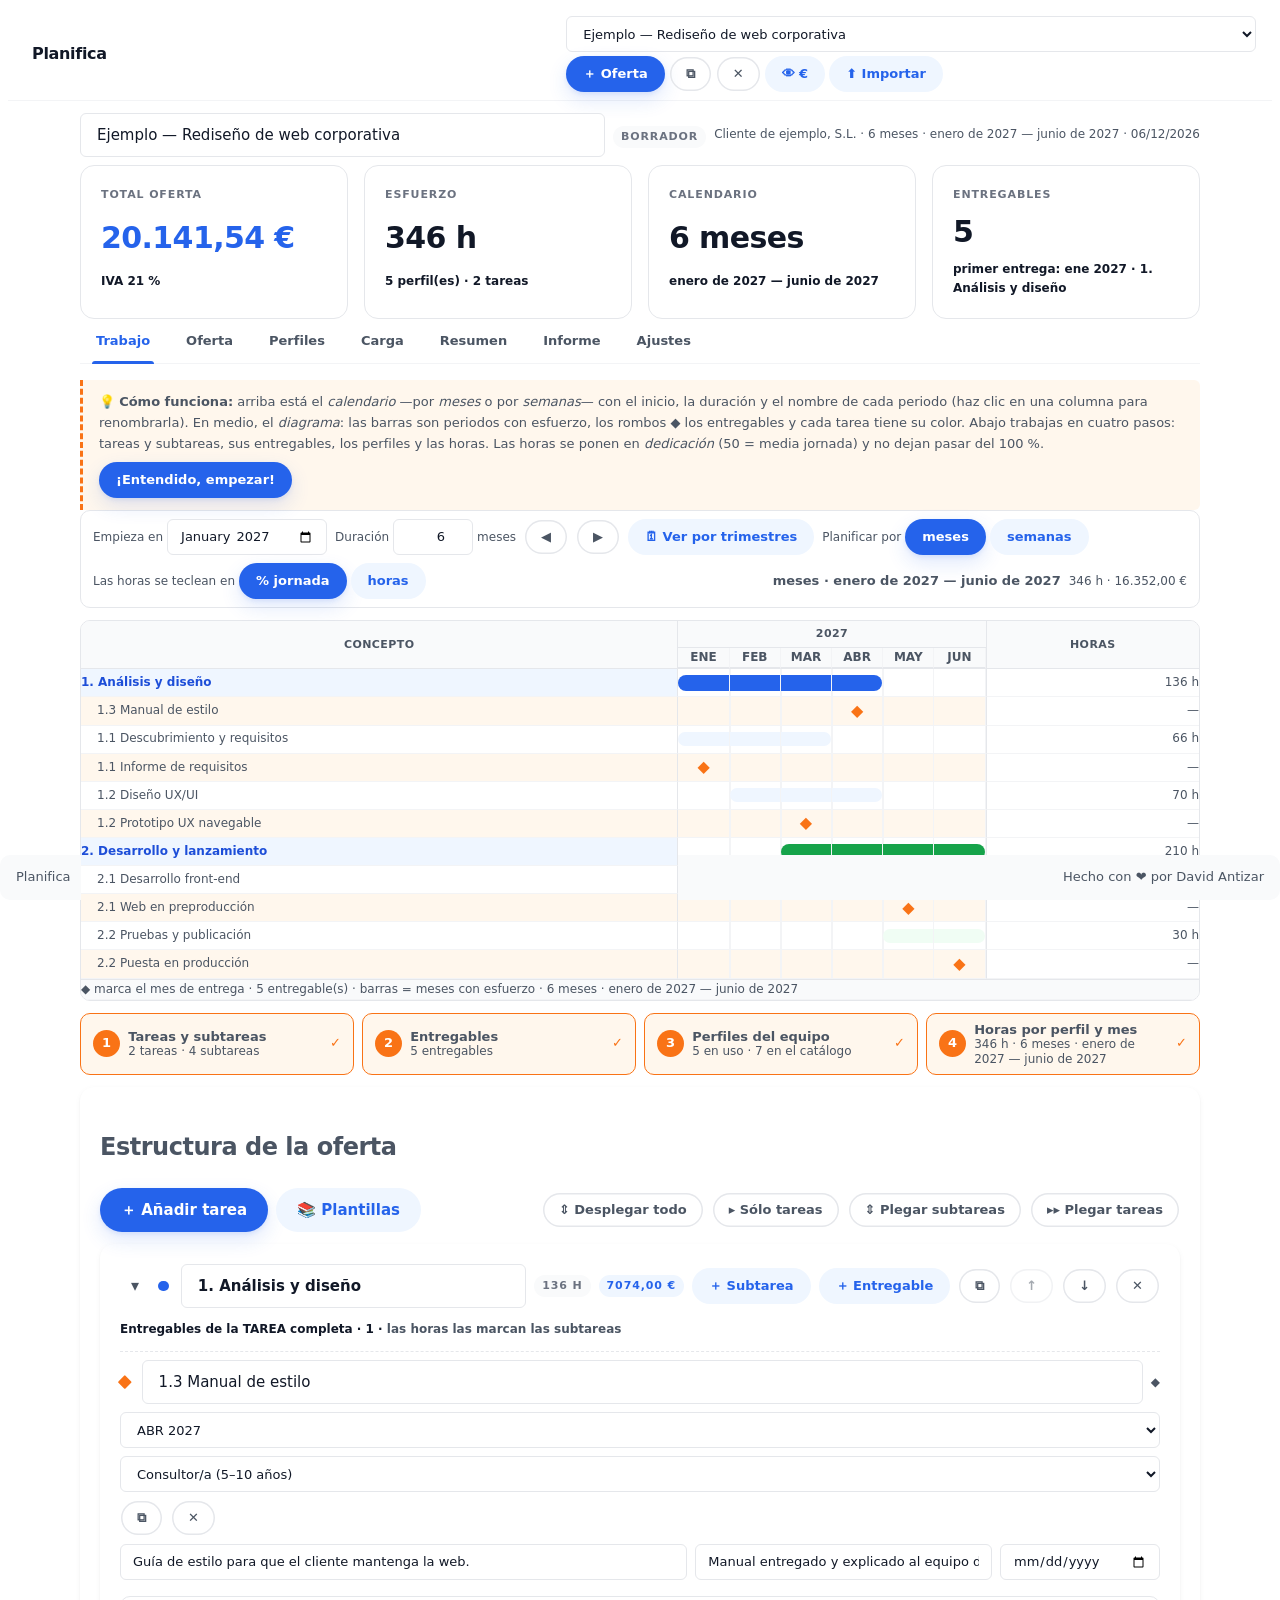
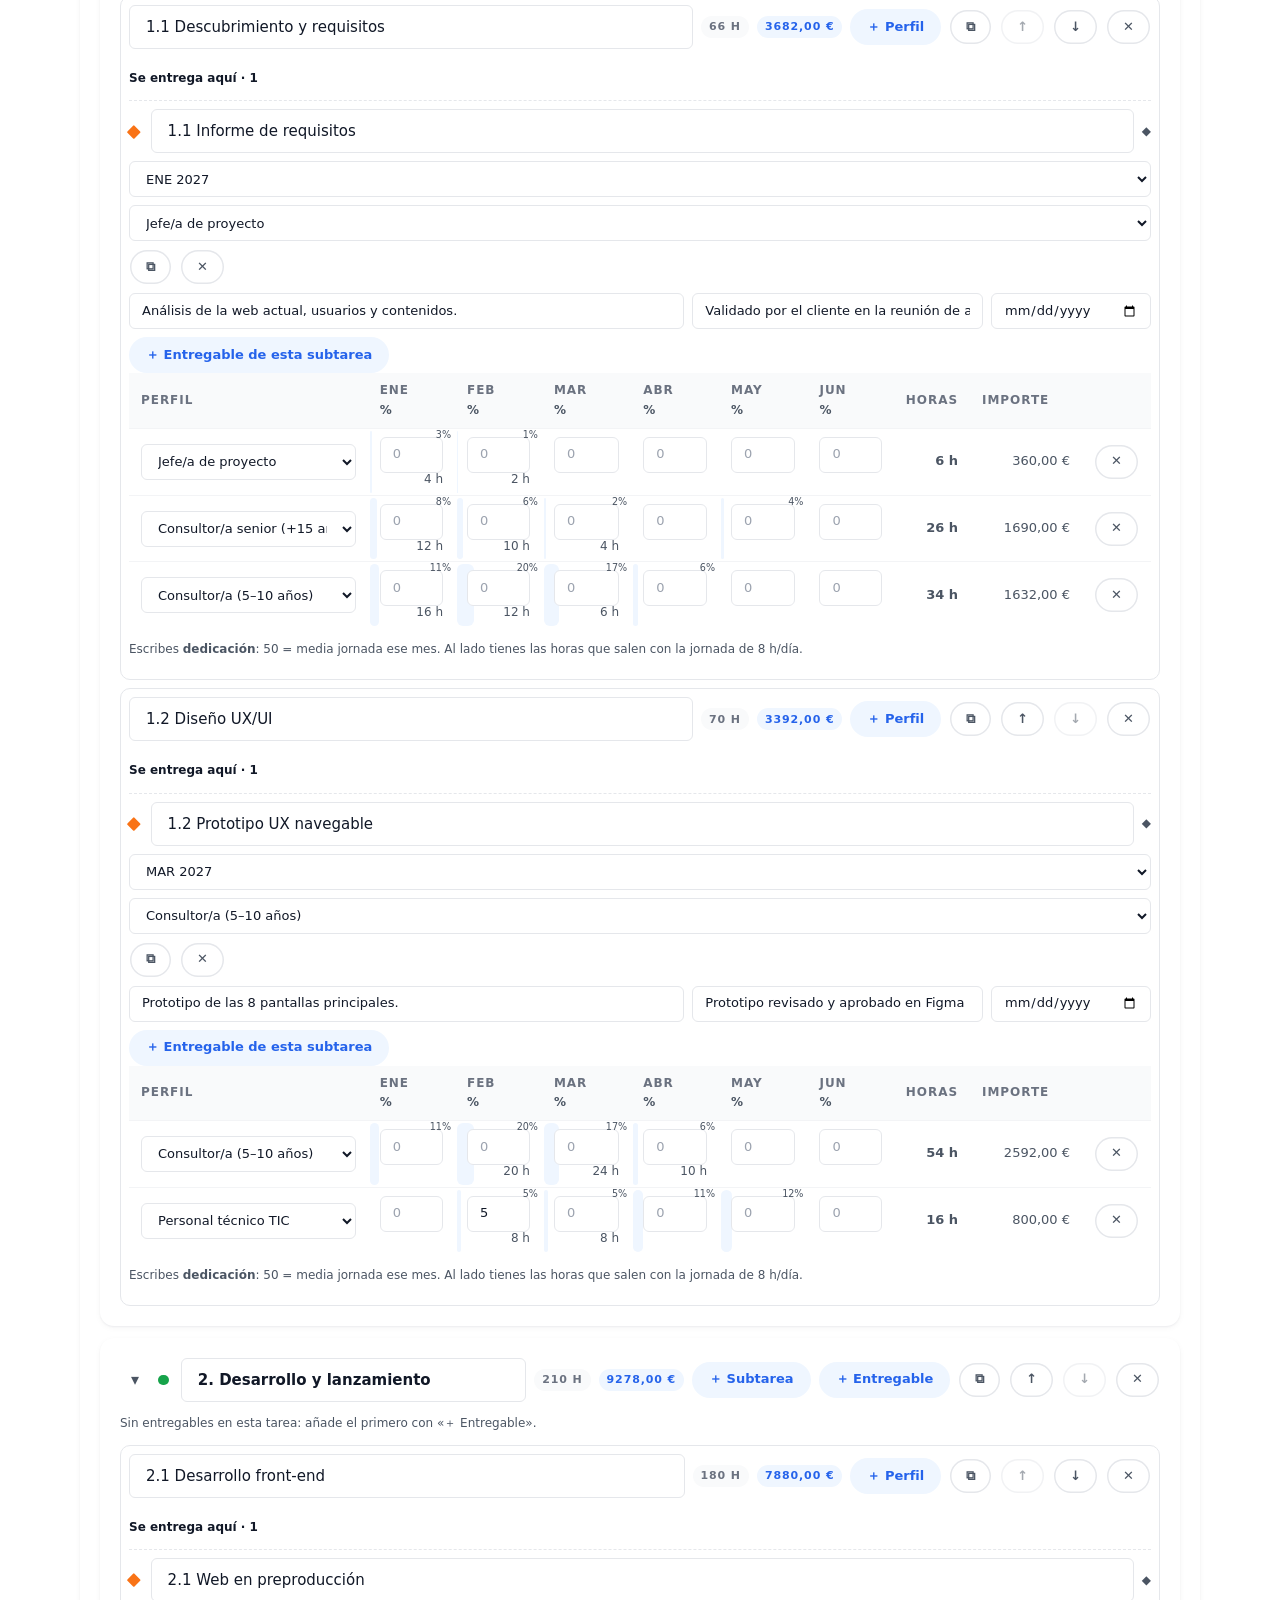
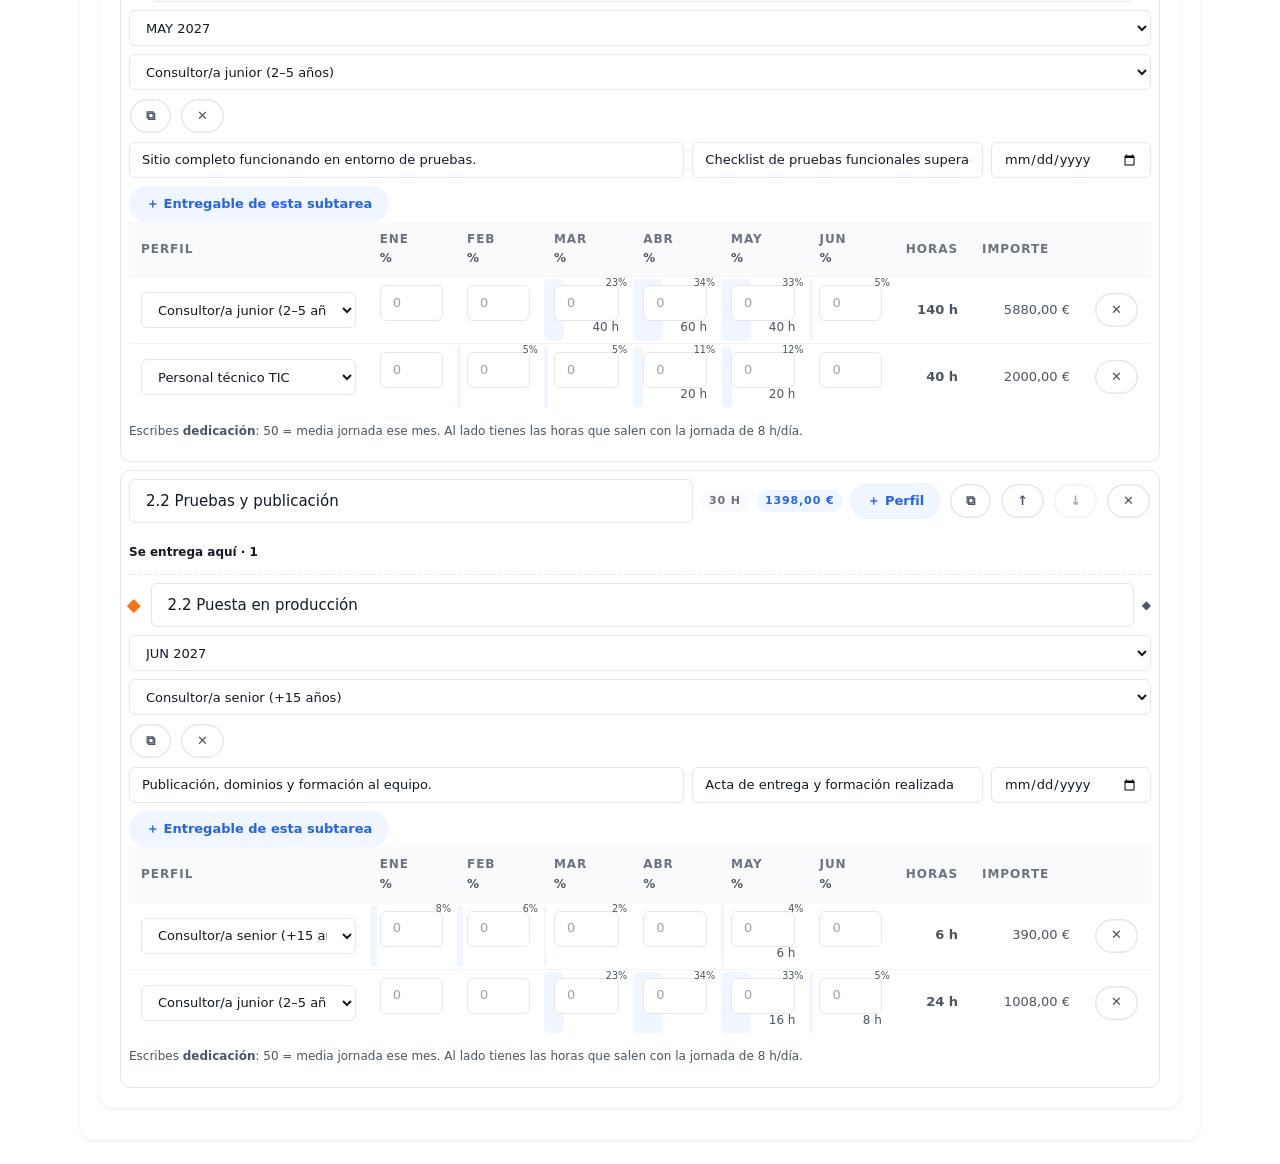
==== commit 5a1b18db: "fix(movil): nada se sale de la pantalla (Aurora 7 v7.2.1) - Tablas de datos apiladas en tarjetas con" ====
--- a/docs/index.html
+++ b/docs/index.html
@@ -6,8 +6,8 @@
 <title>Oferta — del encargo a la oferta</title>
 <!-- Aurora 7 v7.2.0 — packs incrustados por tools/compilar.py. App autocontenida: sin CDN, sin servidor. -->
 <style>
-/* ====== Aurora 7 v7.2.0 incrustado (10 packs) ====== */
-/* ====== Aurora 7 v7.2.0: tokens.css ====== */
+/* ====== Aurora 7 v7.2.1 incrustado (10 packs) ====== */
+/* ====== Aurora 7 v7.2.1: tokens.css ====== */
 /* ============================================================
    AURORA 7 — tokens.css
    Design System Ntizar · Fuente única de verdad de tokens
@@ -271,7 +271,7 @@
    lg    ≥ 1200px  layout completo
 ---- */
 
-/* ====== Aurora 7 v7.2.0: packs/p1-layout.css ====== */
+/* ====== Aurora 7 v7.2.1: packs/p1-layout.css ====== */
 /* ============================================================
    AURORA 7 — p1-layout.css · Categoría 1 · Layout y estructura (167 objetos)
    Contenedores, rejillas, spans, pilas, landmarks, sticky, bleed,
@@ -289,6 +289,15 @@
 .nz-container--fixed { max-width: 60rem; }
 .nz-container--wide { max-width: 84rem; }
 .nz-container--narrow { max-width: var(--nz-container-narrow); }
+
+/* ---- Nada se sale de la pantalla ----
+   Un hijo de rejilla o de caja flexible nace con min-width:auto, así que una
+   tabla o una línea larga estira su columna y desborda la página entera: es la
+   causa número uno de que un móvil se vea «cortado». Con min-width:0 el hijo
+   encoge y quien se desplaza es su propio contenedor (.nz-table-wrap). */
+.nz-container > *, .nz-dash-grid > *, .nz-split > *, .nz-thirds > *, .nz-bento > *,
+.nz-grid-12 > *, .nz-holy > *, .nz-splitpane > *,
+.nz-article, .nz-collapsible { min-width: 0; }
 
 /* ---- 03 Grid de 12 columnas ---- */
 .nz-grid-12 { display: grid; grid-template-columns: repeat(4, 1fr); gap: var(--nz-space-4); }
@@ -623,7 +632,7 @@
 .nz-collapsible.is-open { border-left: var(--nz-border-w-strong) solid var(--nz-brand); }
 .nz-route.is-active { border-left: var(--nz-border-w-strong) solid var(--nz-brand); padding-left: var(--nz-space-4); }
 
-/* ====== Aurora 7 v7.2.0: packs/p2-navigation.css ====== */
+/* ====== Aurora 7 v7.2.1: packs/p2-navigation.css ====== */
 /* ============================================================
    AURORA 7 — p2-navigation.css · Categoría 2 · Navegación (76 objetos)
    Navbar, menú, sidebar, tabs, breadcrumbs, paginación, TOC,
@@ -633,11 +642,11 @@
    ============================================================ */
 
 /* ---- 01 Navbar superior ---- */
-.nz-navbar { display: flex; align-items: center; gap: var(--nz-space-3); min-height: 56px; padding: 0 var(--nz-gutter); background: var(--nz-surface); border-bottom: var(--nz-border-w) solid var(--nz-border-soft); }
+.nz-navbar { display: flex; flex-wrap: wrap; align-items: center; gap: var(--nz-space-2) var(--nz-space-3); min-height: 56px; padding: var(--nz-space-2) var(--nz-gutter); background: var(--nz-surface); border-bottom: var(--nz-border-w) solid var(--nz-border-soft); }
 .nz-navbar__brand { display: flex; align-items: center; gap: var(--nz-space-2); font-weight: 800; letter-spacing: var(--nz-tracking-tight); color: var(--nz-text); }
 .nz-navbar__brand i { width: 10px; height: 10px; border-radius: var(--nz-radius-full); background: var(--nz-brand); }
 .nz-navbar__brand--lg { font-size: var(--nz-text-lg); }
-.nz-navbar__links { display: flex; align-items: center; gap: var(--nz-space-1); margin-left: auto; overflow-x: auto; scrollbar-width: none; }
+.nz-navbar__links { display: flex; flex-wrap: wrap; align-items: center; gap: var(--nz-space-1); margin-left: auto; min-width: 0; }
 .nz-navbar__links::-webkit-scrollbar { display: none; }
 .nz-navbar__link { min-height: 44px; display: inline-flex; align-items: center; padding: 0 var(--nz-space-3); border-radius: var(--nz-radius-full); color: var(--nz-text-soft); font-size: var(--nz-text-sm); font-weight: 600; text-decoration: none; }
 .nz-navbar__link:hover { background: var(--nz-bg-inset); color: var(--nz-text); }
@@ -685,7 +694,10 @@
 .nz-sidebar--brand .nz-sidebar__link:not([aria-current="page"]) { color: var(--nz-text); }
 
 /* ---- 05 Tabs ---- */
-.nz-tabs { display: flex; gap: var(--nz-space-1); border-bottom: var(--nz-border-w) solid var(--nz-border-soft); overflow-x: auto; scrollbar-width: none; }
+/* Las pestañas se envuelven: todas se ven y se pulsan sin desplazar nada ni
+   adivinar que hay más a la derecha. Si una barra tiene que quedarse en una
+   línea, se pide con --scroll. */
+.nz-tabs { display: flex; flex-wrap: wrap; gap: var(--nz-space-1); border-bottom: var(--nz-border-w) solid var(--nz-border-soft); }
 .nz-tabs::-webkit-scrollbar { display: none; }
 .nz-tabs__tab { position: relative; white-space: nowrap; min-height: 44px; display: inline-flex; align-items: center; padding: 0 var(--nz-space-4); color: var(--nz-text-soft); font-size: var(--nz-text-sm); font-weight: 600; text-decoration: none; border: 0; background: transparent; font-family: inherit; cursor: pointer; }
 .nz-tabs__tab:hover { color: var(--nz-text); }
@@ -694,21 +706,28 @@
 .nz-tabs__tab--count::before { content: attr(data-count); margin-right: var(--nz-space-2); font-size: var(--nz-text-2xs); padding: 0.1rem 0.45rem; border-radius: var(--nz-radius-full); background: var(--nz-bg-inset); color: var(--nz-text-mute); font-variant-numeric: tabular-nums; }
 .nz-tabs__tab--disabled, .nz-tabs__tab[aria-disabled="true"] { color: var(--nz-text-faint); cursor: not-allowed; }
 .nz-tabs__badge { margin-left: var(--nz-space-2); min-width: 1.5rem; height: 1.25rem; display: inline-flex; align-items: center; justify-content: center; padding: 0 var(--nz-space-1); border-radius: var(--nz-radius-full); background: var(--nz-brand); color: var(--nz-text-invert); font-size: var(--nz-text-2xs); font-variant-numeric: tabular-nums; }
-.nz-tabs__panel { padding-block: var(--nz-space-4); color: var(--nz-text-soft); font-size: var(--nz-text-sm); }
+.nz-tabs__panel { min-width: 0; padding-block: var(--nz-space-4); color: var(--nz-text-soft); font-size: var(--nz-text-sm); }
 .nz-tabs--center { justify-content: center; }
 .nz-tabs--full .nz-tabs__tab { flex: 1 1 0; justify-content: center; }
 .nz-tabs--underline .nz-tabs__tab[aria-selected="true"], .nz-tabs--underline .nz-tabs__tab.is-active { text-decoration: underline; text-decoration-thickness: 2px; text-underline-offset: var(--nz-space-2); }
 .nz-tabs--underline .nz-tabs__tab[aria-selected="true"]::after, .nz-tabs--underline .nz-tabs__tab.is-active::after { display: none; }
-.nz-tabs--vertical { flex-direction: column; align-items: stretch; border-bottom: 0; border-inline-start: var(--nz-border-w) solid var(--nz-border-soft); overflow-x: visible; }
+.nz-tabs--vertical { flex-direction: column; flex-wrap: nowrap; align-items: stretch; border-bottom: 0; border-inline-start: var(--nz-border-w) solid var(--nz-border-soft); overflow-x: visible; }
 .nz-tabs--vertical .nz-tabs__tab { justify-content: flex-start; }
 .nz-tabs--vertical .nz-tabs__tab[aria-selected="true"]::after, .nz-tabs--vertical .nz-tabs__tab.is-active::after { left: -1px; right: auto; top: var(--nz-space-2); bottom: var(--nz-space-2); width: 3px; height: auto; }
 
-/* ---- 06 Pill tabs (móvil, scroll horizontal) ---- */
+/* ---- 06 Pill tabs ---- */
 .nz-tabs--pill { gap: var(--nz-space-2); border: 0; }
 .nz-tabs--pill .nz-tabs__tab { border-radius: var(--nz-radius-full); }
 .nz-tabs--pill .nz-tabs__tab[aria-selected="true"], .nz-tabs--pill .nz-tabs__tab.is-active { background: var(--nz-brand); color: var(--nz-text-invert); }
 .nz-tabs--pill .nz-tabs__tab[aria-selected="true"]::after, .nz-tabs--pill .nz-tabs__tab.is-active::after { display: none; }
 .nz-tabs--pill .nz-tabs__badge { background: var(--nz-text-invert); color: var(--nz-brand); }
+
+/* ---- 06b Barra en una sola línea, con desplazamiento a propósito ----
+   Para cuando las pestañas deben ocupar el ancho exacto de la pantalla y
+   prefieres deslizar antes que envolver. La barra fina deja ver que hay más. */
+.nz-tabs--scroll { flex-wrap: nowrap; overflow-x: auto; scrollbar-width: thin; }
+.nz-tabs--scroll::-webkit-scrollbar { height: 4px; display: block; }
+.nz-tabs--scroll::-webkit-scrollbar-thumb { background: var(--nz-border-strong); border-radius: var(--nz-radius-full); }
 
 /* ---- 07 Breadcrumbs ---- */
 .nz-breadcrumb { display: flex; align-items: center; gap: var(--nz-space-1); flex-wrap: wrap; padding: var(--nz-space-2) 0; font-size: var(--nz-text-sm); }
@@ -792,7 +811,7 @@
 .nz-stepper--compact .nz-stepper__num { min-width: 22px; height: 22px; }
 .nz-stepper--vertical { flex-direction: column; align-items: flex-start; gap: var(--nz-space-3); overflow-x: visible; }
 
-/* ====== Aurora 7 v7.2.0: packs/p3-typography.css ====== */
+/* ====== Aurora 7 v7.2.1: packs/p3-typography.css ====== */
 /* ============================================================
    AURORA 7 — p3-typography.css · Categoría 3 · Tipografía (130 objetos)
    Escala, tonos de titular, cuerpo, prose (dueño único), listas,
@@ -991,7 +1010,7 @@
 .nz--tracking-tight { letter-spacing: var(--nz-tracking-tight); }
 .nz--tracking-caps { letter-spacing: var(--nz-tracking-caps); }
 
-/* ====== Aurora 7 v7.2.0: packs/p4-actions.css ====== */
+/* ====== Aurora 7 v7.2.1: packs/p4-actions.css ====== */
 /* ============================================================
    AURORA 7 — p4-actions.css · Categoría 04 · Acciones y botones
    Botones (variantes, tonos, tamaños y formas), grupos, segmentado,
@@ -1147,7 +1166,7 @@
   .nz-spin { animation-duration: 1.6s; }
 }
 
-/* ====== Aurora 7 v7.2.0: packs/p5-forms.css ====== */
+/* ====== Aurora 7 v7.2.1: packs/p5-forms.css ====== */
 /* ============================================================
    AURORA 7 — p5-forms.css · Categoría 05 · Formularios e inputs (97 objetos)
    Etiquetas, campos, inputs, select, textarea, check/radio/switch, range,
@@ -1420,7 +1439,7 @@
 .nz-filezona.is-error { border-color: var(--nz-danger); background: var(--nz-danger-soft); color: var(--nz-danger); }
 .nz-filezona.is-success { border-color: var(--nz-success); background: var(--nz-success-soft); color: var(--nz-success); }
 
-/* ====== Aurora 7 v7.2.0: packs/p6-feedback.css ====== */
+/* ====== Aurora 7 v7.2.1: packs/p6-feedback.css ====== */
 /* ============================================================
    AURORA 7 — p6-feedback.css · Categoría 06 · Feedback y estados (143 objetos)
    Alertas, callouts, badges, chips, toast, banner, barras de estado,
@@ -1688,7 +1707,7 @@
 .nz-loading-bar__bar--warning { background: var(--nz-warning); }
 .nz-loading-bar__bar--danger { background: var(--nz-danger); }
 
-/* ====== Aurora 7 v7.2.0: packs/p7-overlays.css ====== */
+/* ====== Aurora 7 v7.2.1: packs/p7-overlays.css ====== */
 /* ============================================================
    AURORA 7 — p7-overlays.css · Categoría 07 · Overlays y diálogo (117 objetos)
    Modal (tamaños, centrado, sheet móvil), drawer (ancho, flotante, grupos),
@@ -1892,7 +1911,7 @@
    Lightbox compacto (ampliado con léxico cerrado (tanda D))   */
 .nz-lightbox--compact { width: min(100%, 28rem); aspect-ratio: 4 / 3; }
 
-/* ====== Aurora 7 v7.2.0: packs/p8-data.css ====== */
+/* ====== Aurora 7 v7.2.1: packs/p8-data.css ====== */
 /* ============================================================
    AURORA 7 — p8-data.css · Categoría 08 · Datos, tablas y listas (139 objetos)
    Tablas (densidad, sticky, bordes, hover, toolbar, filtros, pie, celdas),
@@ -1942,6 +1961,58 @@
 .nz-table__empty { padding: var(--nz-space-8) var(--nz-space-4); text-align: center; font-size: var(--nz-text-sm); color: var(--nz-text-mute); }
 .nz-table__foot { display: flex; justify-content: space-between; gap: var(--nz-space-3); padding: var(--nz-space-3) var(--nz-space-4); font-size: var(--nz-text-xs); color: var(--nz-text-mute); border-top: var(--nz-border-w) solid var(--nz-border-soft); }
 
+/* ---- Tabla apilable: móvil primero ----
+   En pantalla estrecha cada fila es una tarjeta y cada celda lleva delante el
+   nombre de su columna, que se lee del atributo data-etiqueta. Desde 640 px la
+   tabla vuelve a ser una tabla. Sin JS: la etiqueta viaja en el HTML.
+
+   El ancho mínimo del sistema (30rem) es lo que obliga a desplazar una tabla
+   ancha; apilada no hace falta, así que aquí se suelta y vuelve a 640 px.
+
+   Ojo con las combinaciones: en móvil manda este patrón (celdas a una columna,
+   texto a la izquierda) y desde 640 px recupera la densidad de serie, no la de
+   --compact ni el marco de --bordered. Se usa para tablas de datos que deben
+   caber enteras: entregables, detalle, resúmenes. */
+.nz-table--apilable { display: block; min-width: 0; background: transparent; }
+.nz-table--apilable thead { display: none; }
+.nz-table--apilable tbody, .nz-table--apilable tfoot { display: block; }
+.nz-table--apilable tbody tr, .nz-table--apilable tfoot tr {
+  display: block; padding: var(--nz-space-2) var(--nz-space-3);
+  border: var(--nz-border-w) solid var(--nz-border-soft); border-radius: var(--nz-radius-md);
+  background: var(--nz-surface); box-shadow: var(--nz-shadow-xs);
+}
+.nz-table--apilable tbody tr + tr, .nz-table--apilable tfoot tr + tr { margin-top: var(--nz-space-2); }
+.nz-table--apilable tbody th, .nz-table--apilable tbody td, .nz-table--apilable tfoot td {
+  display: block; padding: var(--nz-space-1) 0; border: 0; text-align: left;
+}
+.nz-table--apilable tbody th[scope="row"] { font-size: var(--nz-text-sm); font-weight: 800; color: var(--nz-text); }
+.nz-table--apilable tbody td[data-etiqueta]::before, .nz-table--apilable tfoot td[data-etiqueta]::before {
+  content: attr(data-etiqueta); display: block;
+  font-size: var(--nz-text-2xs); font-weight: 800; letter-spacing: var(--nz-tracking-caps);
+  text-transform: uppercase; color: var(--nz-text-mute);
+}
+@media (min-width: 640px) {
+  .nz-table--apilable { display: table; min-width: 30rem; }
+  .nz-table--apilable thead { display: table-header-group; }
+  .nz-table--apilable tbody { display: table-row-group; }
+  .nz-table--apilable tfoot { display: table-footer-group; }
+  .nz-table--apilable tbody tr, .nz-table--apilable tfoot tr {
+    display: table-row; padding: 0; margin-top: 0; border: 0; border-radius: 0;
+    background: transparent; box-shadow: none;
+  }
+  .nz-table--apilable tbody th, .nz-table--apilable tbody td, .nz-table--apilable tfoot td {
+    display: table-cell; padding: var(--nz-space-3) var(--nz-space-4);
+    border-top: var(--nz-border-w) solid var(--nz-border-soft); text-align: inherit;
+  }
+  .nz-table--apilable tbody td[data-etiqueta]::before, .nz-table--apilable tfoot td[data-etiqueta]::before { display: none; }
+}
+/* Envoltorio de una tabla apilable: en móvil no dibuja marco, porque el marco
+   ya lo lleva cada tarjeta; desde 640 px enmarca la tabla como siempre. */
+.nz-table-wrap--apilable { border: 0; border-radius: 0; overflow-x: visible; }
+@media (min-width: 640px) {
+  .nz-table-wrap--apilable { border: var(--nz-border-w) solid var(--nz-border-soft); border-radius: var(--nz-radius-md); overflow-x: auto; }
+}
+
 /* ---- Celda de status en tabla ---- */
 .nz-table__status { display: inline-flex; align-items: center; gap: var(--nz-space-1); font-weight: 700; }
 .nz-table__status i { width: 8px; height: 8px; border-radius: 50%; }
@@ -2127,7 +2198,7 @@
 .nz-record--warning { box-shadow: inset 3px 0 0 var(--nz-warning), var(--nz-shadow-sm); }
 .nz-record.is-selected { box-shadow: 0 0 0 2px var(--nz-brand), var(--nz-shadow-sm); }
 
-/* ====== Aurora 7 v7.2.0: packs/p13-charts.css ====== */
+/* ====== Aurora 7 v7.2.1: packs/p13-charts.css ====== */
 /* ============================================================
    AURORA 7 — p13-charts.css · Categoría 13 · Gráficos y visualización
    Visualización de datos sin librerías: barras, línea, área, donut,
@@ -2564,9 +2635,17 @@
 .pa-informe { max-width: 52rem; margin: 0 auto; }
 .pa-informe h1 { font-size: var(--nz-text-xl); margin: var(--nz-space-3) 0 var(--nz-space-1); }
 .pa-informe h2 { font-size: var(--nz-text-md); margin-top: var(--nz-space-4); border-bottom: 2px solid var(--nz-brand); padding-bottom: 2px; }
-.pa-informe table { width: 100%; border-collapse: collapse; font-size: var(--nz-text-xs); margin: var(--nz-space-2) 0; }
-.pa-informe th, .pa-informe td { border: 1px solid var(--nz-border); padding: var(--nz-space-1) var(--nz-space-2); text-align: left; }
-.pa-informe th { background: var(--nz-surface-2, var(--nz-surface)); }
+.pa-informe table:not(.pa-gantt) { width: 100%; border-collapse: collapse; font-size: var(--nz-text-xs); margin: var(--nz-space-2) 0; }
+.pa-informe table:not(.pa-gantt) th, .pa-informe table:not(.pa-gantt) td { padding: var(--nz-space-1) var(--nz-space-2); text-align: left; }
+/* El marco de tabla es de escritorio para arriba: en el móvil las tablas de
+   datos van apiladas en tarjetas (objeto `.nz-table--apilable` de Aurora 7). */
+@media (min-width: 640px) {
+  .pa-informe table:not(.pa-gantt) th, .pa-informe table:not(.pa-gantt) td { border: 1px solid var(--nz-border); }
+  .pa-informe table:not(.pa-gantt) th { background: var(--nz-surface-2, var(--nz-surface)); }
+  .pa-informe__clave { width: 11rem; }
+  .pa-detalle__grupo { background: var(--nz-surface-2, var(--nz-surface)); }
+}
+.pa-detalle__grupo { font-weight: 800; color: var(--nz-text); }
 .pa-informe__cab { display: flex; justify-content: space-between; flex-wrap: wrap; gap: var(--nz-space-2); align-items: flex-start; border-bottom: 3px solid var(--nz-brand); padding-bottom: var(--nz-space-2); }
 .pa-informe__pie { margin-top: var(--nz-space-5); padding-top: var(--nz-space-2); border-top: 1px solid var(--nz-border); font-size: var(--nz-text-xs); color: var(--nz-text-soft); display: flex; justify-content: space-between; flex-wrap: wrap; gap: var(--nz-space-2); }
 .pa-num { text-align: right; font-variant-numeric: tabular-nums; }
@@ -2622,26 +2701,31 @@
 
 /* ---------- Móvil: la tabla de horas se convierte en tarjetas por perfil ----------
    Nada de arrastrar una tabla a lo ancho: cada perfil es una tarjeta y cada mes
-   una fila con su nombre delante y un campo grande (44 px, táctil). */
+   una fila con su nombre delante y un campo grande (44 px, táctil). Nada lleva
+   `nowrap` ni un ancho mínimo: la tarjeta mide lo que mide la pantalla. */
 @media (max-width: 720px) {
+  .pa-tabla-horas { overflow-x: visible; }
   .pa-tabla-horas table, .pa-tabla-horas thead, .pa-tabla-horas tbody,
-  .pa-tabla-horas tr, .pa-tabla-horas th, .pa-tabla-horas td { display: block; width: auto; }
+  .pa-tabla-horas tr, .pa-tabla-horas th, .pa-tabla-horas td { display: block; width: auto; min-width: 0; }
 
   .pa-tabla-horas thead { display: none; }
   .pa-tabla-horas tr {
     border: 1px solid var(--nz-border); border-radius: var(--nz-radius-md);
     padding: var(--nz-space-2); margin-bottom: var(--nz-space-2); background: var(--nz-surface);
   }
-  .pa-tabla-horas td { border: 0; padding: 0.2rem 0; text-align: left; }
+  .pa-tabla-horas th, .pa-tabla-horas td { border: 0; padding: 0.2rem 0; text-align: left; white-space: normal; }
+  /* La primera columna ya no es la columna pegada de la tabla ancha: aquí cada
+     fila es una tarjeta y no hay nada que pegar ni que ensanchar. */
+  .pa-tabla-horas td:first-child, .pa-tabla-horas th:first-child { position: static; min-width: 0; }
   .pa-tabla-horas td[data-etiqueta] { display: flex; align-items: center; justify-content: space-between; gap: var(--nz-space-2); }
   .pa-tabla-horas td[data-etiqueta]::before {
     content: attr(data-etiqueta); flex: 0 0 5.4rem;
     font-size: var(--nz-text-xs); color: var(--nz-text-soft); text-transform: uppercase; letter-spacing: 0.03em;
   }
-  .pa-tabla-horas td[data-etiqueta] > * { flex: 1 1 auto; }
+  .pa-tabla-horas td[data-etiqueta] > * { flex: 1 1 auto; min-width: 0; }
   .pa-tabla-horas td[data-etiqueta="Perfil"]::before { display: none; }
   .pa-tabla-horas td[data-etiqueta="Perfil"] { display: block; }
-  .pa-tabla-horas input[type="number"], .pa-tabla-horas select { min-height: 44px; font-size: var(--nz-text-md); width: 100%; }
+  .pa-tabla-horas input[type="number"], .pa-tabla-horas select { min-height: 44px; font-size: var(--nz-text-md); width: 100%; min-width: 0; }
   .pa-tabla-horas .pa-celda__eq { flex: 0 0 5rem; text-align: right; }
   .pa-tabla-horas td .nz-btn { min-height: 44px; min-width: 44px; }
 }
@@ -2785,24 +2869,21 @@
 
 
 /* ---------- FULL RESPONSIVE ----------
-   La app se usa en móvil: nada se aplasta, nada se sale. Las tablas anchas hacen su
-   propio scroll (con la columna del concepto pegada) en vez de romper la página. */
-.pa-tabla-horas { overflow-x: auto; -webkit-overflow-scrolling: touch; max-width: 100%; }
-.pa-tabla-horas > table { min-width: 100%; }
+   La app se usa en móvil: nada se aplasta y nada se sale de la pantalla.
+   Las tablas de datos se apilan en tarjetas (objeto `.nz-table--apilable` de
+   Aurora 7) y la tabla de horas, que es un editor de campos, se convierte en una
+   tarjeta por perfil. Ninguna tabla obliga a arrastrar de lado. */
 .pa-jornada { display: grid; grid-template-columns: minmax(15rem, 1fr) minmax(18rem, 1.4fr); gap: var(--nz-space-4); align-items: start; }
 .pa-select-pct { min-width: 5.4rem; }
-
-#pa-tabs { overflow-x: auto; -webkit-overflow-scrolling: touch; flex-wrap: nowrap; }
+.pa-select-perfil { min-width: 150px; }
+.pa-jornada > div { min-width: 0; }
 
 @media (max-width: 900px) {
   .pa-jornada { grid-template-columns: 1fr; }
 }
 
 @media (max-width: 720px) {
-  /* Nada de columnas apretadas: scroll propio y tipografía legible */
-  .pa-tabla-horas > table { min-width: 44rem; }
   .pa-carga { min-width: 2.5rem; font-size: 0.66rem; padding: 0.12rem 0.18rem; }
-  .pa-jornada { display: block; }
   .pa-jornada > div + div { margin-top: var(--nz-space-4); }
   .pa-fila { flex-wrap: wrap; }
   .pa-fila > .nz-input, .pa-fila > .nz-btn, .pa-fila > label { min-height: 44px; }
@@ -2811,8 +2892,15 @@
   .pa-hito__nombre { flex: 1 1 100%; }
   .pa-select-pct, .pa-input-horas, .pa-input-num { min-height: 44px; font-size: var(--nz-text-md); }
   .pa-select-pct { width: 100%; }
+  .pa-select-perfil { min-width: 0; }
   .pa-calendario .pa-ancho-medio { width: 100%; }
   .nz-table--compact td, .nz-table--compact th { padding: 0.2rem 0.3rem; }
+
+  /* La barra de la app: las acciones bajan a su propia fila, envueltas y a 44 px.
+     Antes se salían de la pantalla y había botones imposibles de pulsar. */
+  .nz-navbar__links { width: 100%; justify-content: flex-start; margin-left: 0; }
+  .nz-navbar .nz-btn, .nz-navbar .nz-input { min-height: 44px; }
+  .nz-navbar #pa-sel-oferta { flex: 1 1 8rem; min-width: 0; }
 }
 
 </style>
@@ -5795,8 +5883,13 @@
     return '<article class="nz-article">' + (titulo ? '<h3 class="nz-h3">' + titulo + "</h3>" : "") + (extra || "") + cuerpo + "</article>";
   }
 
-  function tabla(cabeceras, filas, pie, clase) {
-    return '<div class="nz-table-wrap"><table class="nz-table' + (clase ? " " + clase : "") + '">' +
+  /** Tabla. Con `apilable` en true (objeto `.nz-table--apilable` de Aurora 7),
+      cada fila se convierte en una tarjeta en pantalla estrecha y cada celda
+      lleva delante el nombre de su columna: hay que dar `etiqueta` en `fila`. */
+  function tabla(cabeceras, filas, pie, clase, apilable) {
+    const envoltorio = "nz-table-wrap" + (apilable ? " nz-table-wrap--apilable" : "");
+    const clases = "nz-table" + (apilable ? " nz-table--apilable" : "") + (clase ? " " + clase : "");
+    return '<div class="' + envoltorio + '"><table class="' + clases + '">' +
       (cabeceras && cabeceras.length ? "<thead><tr>" + cabeceras.map(c => '<th class="nz-table__right">' + c + "</th>").join("") + "</tr></thead>" : "") +
       "<tbody>" + (filas || "") + "</tbody>" + (pie || "") + "</table></div>";
   }
@@ -5805,7 +5898,8 @@
     return "<tr>" + celdas.map(c => {
       if (c === null || c === undefined) return "<td></td>";
       if (typeof c === "string") return "<td>" + c + "</td>";
-      return "<td" + (c.clase ? ' class="' + c.clase + '"' : "") + ">" + (c.html === undefined ? "" : c.html) + "</td>";
+      return "<td" + (c.clase ? ' class="' + c.clase + '"' : "") +
+        (c.etiqueta ? ' data-etiqueta="' + c.etiqueta + '"' : "") + ">" + (c.html === undefined ? "" : c.html) + "</td>";
     }).join("") + "</tr>";
   }
 
@@ -6023,7 +6117,7 @@
       }).join("");
 
       return '<tr data-id="' + l.id + '"' + (exceso ? ' class="pa-fila--exceso"' : "") + ">" +
-        '<td data-etiqueta="Perfil"><select class="nz-input nz-input--sm" data-campo="linea-perfil" data-id="' + l.id + '" aria-label="Perfil" style="min-width:150px">' +
+        '<td data-etiqueta="Perfil"><select class="nz-input nz-input--sm pa-select-perfil" data-campo="linea-perfil" data-id="' + l.id + '" aria-label="Perfil">' +
           '<option value=""' + (!l.perfilId ? " selected" : "") + ' disabled>— Elige perfil —</option>' +
           N().lista(pf).map(p => '<option value="' + p.id + '"' + (p.id === l.perfilId ? " selected" : "") + ">" + N().esc(p.nombre) + "</option>").join("") +
         "</select></td>" + celdas +
@@ -6496,7 +6590,7 @@
       return "<tr>" +
         '<td><label class="pa-ahora"><input type="checkbox" data-campo="jornada-dia" data-dia="' + dia + '"' +
           (laborable ? " checked" : "") + "> " + d[1] + "</label></td>" +
-        '<td class="nz-table__right">' + (laborable
+        '<td class="nz-table__right" data-etiqueta="Horas">' + (laborable
           ? '<input class="nz-input nz-input--sm pa-input-num" type="number" min="0" max="24" step="0.5" ' +
             'data-campo="jornada-horas-dia" data-dia="' + dia + '" value="' + N().fmtNum(horas) + '" aria-label="Horas del ' + d[1] + '"> h'
           : '<span class="pa-mini">no se trabaja</span>') + "</td></tr>";
@@ -6508,9 +6602,11 @@
     };
 
     const listaFestivos = festivos.length
-      ? '<table class="nz-table nz-table--compact"><thead><tr><th>Día</th><th>Festivo</th><th></th><th></th></tr></thead><tbody>' +
-        festivos.map(f => "<tr><td>" + N().esc(hFestivo(f)) + "</td><td>" + N().esc(f.nombre) +
-          '</td><td><span class="nz-badge nz-badge--neutral">' + N().esc(f.ambito || "Propio") + "</span></td>" +
+      ? '<table class="nz-table nz-table--apilable"><thead><tr><th>Día</th><th>Festivo</th><th></th><th></th></tr></thead><tbody>' +
+        festivos.map(f => "<tr>" +
+          '<td data-etiqueta="Día">' + N().esc(hFestivo(f)) + "</td>" +
+          '<td data-etiqueta="Festivo">' + N().esc(f.nombre) + "</td>" +
+          '<td data-etiqueta="Ámbito"><span class="nz-badge nz-badge--neutral">' + N().esc(f.ambito || "Propio") + "</span></td>" +
           '<td><button class="nz-btn nz-btn--ghost nz-btn--sm" data-acc="quitar-festivo" data-id="' + N().esc(f.fecha) +
           '" title="Quitar este festivo">✕</button></td></tr>').join("") +
         "</tbody></table>"
@@ -6522,8 +6618,8 @@
       "de lo mismo: con esto la dedicación se calcula sobre días reales de trabajo.</p>" +
       '<div class="pa-jornada">' +
         '<div>' +
-          '<table class="nz-table nz-table--compact"><thead><tr><th>Día</th><th class="nz-table__right">Horas</th></tr></thead>' +
-          "<tbody>" + filasDias + "</tbody></table>" +
+          '<div class="nz-table-wrap nz-table-wrap--apilable"><table class="nz-table nz-table--apilable"><thead><tr><th>Día</th><th class="nz-table__right">Horas</th></tr></thead>' +
+          "<tbody>" + filasDias + "</tbody></table></div>" +
           '<p class="pa-mini" style="margin-top:var(--nz-space-2)">Horas al día por omisión: ' +
             '<input class="nz-input nz-input--sm pa-input-num" type="number" min="0.5" max="24" step="0.5" ' +
             'data-campo="jornada-horas" value="' + N().fmtNum(j.horasDia) + '" aria-label="Horas al día por omisión"> ' +
@@ -6540,7 +6636,7 @@
               'title="Carga los festivos de España, la Comunidad de Madrid y Madrid capital de los años del calendario">' +
               "Cargar los de España y Madrid</button>" +
           "</div>" +
-          '<div class="pa-tabla-horas">' + listaFestivos + "</div>" +
+          '<div class="nz-table-wrap nz-table-wrap--apilable">' + listaFestivos + "</div>" +
           '<p class="pa-mini" style="margin-top:var(--nz-space-2)">Van precargados los de España y Madrid, pero ' +
           "<strong>son editables</strong>: los locales cambian cada año y cada empresa tiene los suyos.</p>" +
         "</div>" +
@@ -6708,15 +6804,15 @@
         labTotal = N().r2(labTotal + lab);
         const texto = (perfil ? perfil.nombre : "Perfil") + " en " + c.etiqueta + ": " + N().fmtNum(pct, 0) +
           " % · " + V2.hor(horas) + " de " + Math.round(lab) + " h laborables";
-        return '<td class="pa-carga ' + tramo(pct) + '" title="' + N().esc(texto) + '">' +
+        return '<td class="pa-carga ' + tramo(pct) + '" data-etiqueta="' + N().esc(c.etiqueta) + '" title="' + N().esc(texto) + '">' +
           (horas > 0 ? N().fmtNum(pct, 0) + "%" : "") + "</td>";
       }).join("");
       const medio = labTotal > 0 ? N().r2((labTotal - libreTotal) / labTotal * 100) : 0;
       return "<tr>" +
-        "<th scope=\"row\"><span class=\"pa-tono-punto\"></span> " + N().esc(perfil ? perfil.nombre : "Perfil") + "</th>" +
+        '<th scope="row"><span class="pa-tono-punto"></span> ' + N().esc(perfil ? perfil.nombre : "Perfil") + "</th>" +
         celdas +
-        '<td class="nz-table__num nz-table__right"><strong>' + N().fmtNum(medio, 0) + "%</strong></td>" +
-        '<td class="nz-table__num nz-table__right">' + N().fmtNum(libreTotal, 0) + " h</td></tr>";
+        '<td class="nz-table__num nz-table__right" data-etiqueta="Medio"><strong>' + N().fmtNum(medio, 0) + "%</strong></td>" +
+        '<td class="nz-table__num nz-table__right" data-etiqueta="Libre">' + N().fmtNum(libreTotal, 0) + " h</td></tr>";
     }).join("");
 
     const leyenda = '<p class="pa-mini">' +
@@ -6731,7 +6827,7 @@
     return V2.articulo("Ocupación por perfil y periodo",
       '<p class="pa-mini">Cada celda dice la dedicación de ese perfil en ese periodo, sumando todo lo que tiene asignado: ' +
       "en verde hay hueco, en ámbar está al límite y en rojo no cabe más.</p>" + leyenda +
-      '<div class="pa-tabla-horas"><table class="nz-table nz-table--compact">' +
+      '<div class="nz-table-wrap nz-table-wrap--apilable"><table class="nz-table nz-table--apilable">' +
       "<thead>" + cabecera + "</thead><tbody>" + filas + "</tbody></table></div>");
   }
 
@@ -6750,11 +6846,11 @@
       const clase = pct > 100.5 ? "nz-badge--danger" : (pct >= 85 ? "nz-badge--warning" : "nz-badge--neutral");
       return "<tr>" +
         '<td><span class="pa-tono-punto"></span> ' + N().esc(perfil ? perfil.nombre : "Perfil") + "</td>" +
-        '<td class="nz-table__num nz-table__right">' + N().fmtNum(asignadas, 0) + " h</td>" +
-        '<td class="nz-table__num nz-table__right">' + N().fmtNum(lab, 0) + " h</td>" +
-        '<td class="nz-table__num nz-table__right"><span class="nz-badge ' + clase + '">' + N().fmtNum(pct, 0) + " %</span></td>" +
-        '<td class="nz-table__num nz-table__right">' + N().fmtNum(Math.max(0, N().r2(lab - asignadas)), 0) + " h</td>" +
-        "<td>" + (malos ? '<span class="nz-badge nz-badge--danger">' + malos + " periodo(s) pasado(s)</span>" : "") + "</td></tr>";
+        '<td class="nz-table__num nz-table__right" data-etiqueta="Asignadas">' + N().fmtNum(asignadas, 0) + " h</td>" +
+        '<td class="nz-table__num nz-table__right" data-etiqueta="Laborables">' + N().fmtNum(lab, 0) + " h</td>" +
+        '<td class="nz-table__num nz-table__right" data-etiqueta="Dedicación media"><span class="nz-badge ' + clase + '">' + N().fmtNum(pct, 0) + " %</span></td>" +
+        '<td class="nz-table__num nz-table__right" data-etiqueta="Libres">' + N().fmtNum(Math.max(0, N().r2(lab - asignadas)), 0) + " h</td>" +
+        '<td data-etiqueta="Avisos">' + (malos ? '<span class="nz-badge nz-badge--danger">' + malos + " periodo(s) pasado(s)</span>" : "") + "</td></tr>";
     }).join("");
 
     const totalAsignado = usados.reduce((a, id) => N().r2(a + N().suma(mPerfil[id] || [], v => N().num(v))), 0);
@@ -6763,11 +6859,11 @@
       '<p class="pa-mini">El calendario tiene <strong>' + N().fmtNum(lab, 0) +
       " h laborables por perfil</strong> y hay <strong>" + N().fmtNum(totalAsignado, 0) +
       " h</strong> repartidas. Lo que sobra de cada uno es lo que aún puedes planificar (o personal que no necesitas).</p>" +
-      '<table class="nz-table nz-table--compact"><thead><tr><th>Perfil</th>' +
+      '<div class="nz-table-wrap nz-table-wrap--apilable"><table class="nz-table nz-table--apilable"><thead><tr><th>Perfil</th>' +
       '<th class="nz-table__right">Asignadas</th><th class="nz-table__right">Laborables</th>' +
       '<th class="nz-table__right">Dedicación media</th><th class="nz-table__right">Libres</th><th></th></tr></thead>' +
       "<tbody>" + (filas || '<tr><td colspan="6"><span class="pa-mini">Sin perfiles asignados todavía.</span></td></tr>') +
-      "</tbody></table>" +
+      "</tbody></table></div>" +
       '<p class="pa-mini" style="margin-top:var(--nz-space-2)">Coste del esfuerzo con las tarifas actuales: <strong>' +
       N().fmtNum(C().importeOferta(o, pf)) + " €</strong>.</p>");
   }
@@ -6817,20 +6913,20 @@
         importe = N().r2(importe + C().lineaImporte(l, pf));
       });
       return '<tr><th scope="row"><span class="pa-mini">' + N().esc(f.tarea) + "</span><br>" + N().esc(f.sub) + "</th>" +
-        cols.map(p => '<td class="nz-table__num nz-table__right">' +
+        cols.map(p => '<td class="nz-table__num nz-table__right" data-etiqueta="' + N().esc(abrevia(p.nombre)) + '">' +
           (suyos[p.id] ? N().fmtNum(suyos[p.id], 0) : "") + "</td>").join("") +
-        '<td class="nz-table__num nz-table__right"><strong>' + N().fmtNum(f.horas, 0) + "</strong></td>" +
-        '<td class="nz-table__num nz-table__right">' + N().fmtNum(importe) + " €</td></tr>";
+        '<td class="nz-table__num nz-table__right" data-etiqueta="Horas"><strong>' + N().fmtNum(f.horas, 0) + "</strong></td>" +
+        '<td class="nz-table__num nz-table__right" data-etiqueta="Importe">' + N().fmtNum(importe) + " €</td></tr>";
     }).join("");
 
     const pie = '<tr><th scope="row">Total</th>' +
-      cols.map(p => '<td class="nz-table__num nz-table__right"><strong>' + N().fmtNum(porPerfil[p.id] || 0, 0) + "</strong></td>").join("") +
-      '<td class="nz-table__num nz-table__right"><strong>' + N().fmtNum(C().ofertaHoras(o), 0) + "</strong></td>" +
-      '<td class="nz-table__num nz-table__right"><strong>' + N().fmtNum(C().importeOferta(o, pf)) + " €</strong></td></tr>";
+      cols.map(p => '<td class="nz-table__num nz-table__right" data-etiqueta="' + N().esc(abrevia(p.nombre)) + '"><strong>' + N().fmtNum(porPerfil[p.id] || 0, 0) + "</strong></td>").join("") +
+      '<td class="nz-table__num nz-table__right" data-etiqueta="Horas"><strong>' + N().fmtNum(C().ofertaHoras(o), 0) + "</strong></td>" +
+      '<td class="nz-table__num nz-table__right" data-etiqueta="Importe"><strong>' + N().fmtNum(C().importeOferta(o, pf)) + " €</strong></td></tr>";
 
     return V2.articulo("Reparto por subtarea y perfil",
       '<p class="pa-mini">Quién hace qué: las horas de cada perfil en cada subtarea.</p>' +
-      '<div class="pa-tabla-horas"><table class="nz-table nz-table--compact">' +
+      '<div class="nz-table-wrap nz-table-wrap--apilable"><table class="nz-table nz-table--apilable">' +
       "<thead>" + cabecera + "</thead><tbody>" + cuerpo + pie + "</tbody></table></div>");
   }
 
@@ -6893,7 +6989,7 @@
       (conImp ? V2.imp(C().totalOferta(o, pf)) : "") + "</strong></td></tr></tfoot>";
     const info = '<p class="pa-mini">' + C().ofertaHoras(o).toLocaleString("es-ES") + " h en " + P().duracionLegible(o.periodos) +
       " · " + E().porContexto(o).total + " entregable(s) · media mensual " + (conImp ? V2.imp(C().mediaPeriodo(o, pf)) : "—") + "</p>";
-    return V2.articulo("Totales de la oferta", V2.tabla(["", ""], filas, pie), info);
+    return V2.articulo("Totales de la oferta", V2.tabla(["", ""], filas, pie, null, true), info);
   }
 
   function porPerfil(o, pf) {
@@ -6902,12 +6998,12 @@
     const conImp = V2.verImportes();
     const filas = N().lista(pf).filter(p => N().num(horas[p.id]) > 0).map(p => V2.fila([
       { html: N().esc(p.nombre) + '<br><span class="pa-mini">' + N().esc(p.categoria) + "</span>" },
-      { html: V2.hor(horas[p.id]), clase: "nz-table__right" },
-      { html: conImp ? V2.imp(C().importePerfil(o, pf, p.id)) : "", clase: "nz-table__right pa-importe" }
+      { html: V2.hor(horas[p.id]), clase: "nz-table__right", etiqueta: "Horas" },
+      { html: conImp ? V2.imp(C().importePerfil(o, pf, p.id)) : "", clase: "nz-table__right pa-importe", etiqueta: "Importe" }
     ])).join("");
     const pie = '<tfoot><tr><td>Total</td><td class="nz-table__right">' + V2.hor(C().ofertaHoras(o)) + '</td><td class="nz-table__right pa-importe">' +
       (conImp ? V2.imp(C().importeOferta(o, pf)) : "") + "</td></tr></tfoot>";
-    return V2.articulo("Esfuerzo por perfil", V2.tabla(["Perfil", "Horas", "Importe"], filas || '<tr><td colspan="3">Sin horas asignadas.</td></tr>', pie, "nz-table--compact"));
+    return V2.articulo("Esfuerzo por perfil", V2.tabla(["Perfil", "Horas", "Importe"], filas || '<tr><td colspan="3">Sin horas asignadas.</td></tr>', pie, "nz-table--compact", true));
   }
 
   function porTarea(o, pf) {
@@ -6915,15 +7011,15 @@
     const conImp = V2.verImportes();
     const filas = N().lista(o.tareas).map(t => V2.fila([
       { html: N().esc(t.nombre) },
-      { html: N().lista(t.subtareas).length, clase: "nz-table__right" },
-      { html: N().lista(t.entregables).length, clase: "nz-table__right" },
-      { html: V2.hor(C().tareaHoras(t)), clase: "nz-table__right" },
-      { html: conImp ? V2.imp(C().tareaImporte(t, pf)) : "", clase: "nz-table__right pa-importe" }
+      { html: N().lista(t.subtareas).length, clase: "nz-table__right", etiqueta: "Subtareas" },
+      { html: N().lista(t.entregables).length, clase: "nz-table__right", etiqueta: "Entregables" },
+      { html: V2.hor(C().tareaHoras(t)), clase: "nz-table__right", etiqueta: "Horas" },
+      { html: conImp ? V2.imp(C().tareaImporte(t, pf)) : "", clase: "nz-table__right pa-importe", etiqueta: "Importe" }
     ])).join("");
     const pie = '<tfoot><tr><td>Total</td><td class="nz-table__right">' + N().suma(o.tareas, t => N().lista(t.subtareas).length) +
       '</td><td class="nz-table__right">' + E().porContexto(o).total + '</td><td class="nz-table__right">' + V2.hor(C().ofertaHoras(o)) +
       '</td><td class="nz-table__right pa-importe">' + (conImp ? V2.imp(C().importeOferta(o, pf)) : "") + "</td></tr></tfoot>";
-    return V2.articulo("Por tareas", V2.tabla(["Tarea", "Subtareas", "Entregables", "Horas", "Importe"], filas || '<tr><td colspan="5">Sin tareas.</td></tr>', pie, "nz-table--compact"));
+    return V2.articulo("Por tareas", V2.tabla(["Tarea", "Subtareas", "Entregables", "Horas", "Importe"], filas || '<tr><td colspan="5">Sin tareas.</td></tr>', pie, "nz-table--compact", true));
   }
 
   function porPeriodo(o, pf) {
@@ -6936,15 +7032,15 @@
       const hitos = c.periodos.reduce((s, i) => s + E().dePeriodo(o, i).length, 0);
       return V2.fila([
         { html: N().esc(c.etiqueta) + ' <span class="pa-mini">' + c.anio + "</span>" },
-        { html: horas ? horas.toLocaleString("es-ES") : "·", clase: "nz-table__right" },
-        { html: hitos ? '<span class="pa-hito-informe">◆ ' + hitos + "</span>" : "·", clase: "nz-table__right" },
-        { html: conImp ? V2.imp(imp) : "", clase: "nz-table__right pa-importe" }
+        { html: horas ? horas.toLocaleString("es-ES") : "·", clase: "nz-table__right", etiqueta: "Horas" },
+        { html: hitos ? '<span class="pa-hito-informe">◆ ' + hitos + "</span>" : "·", clase: "nz-table__right", etiqueta: "Entregables" },
+        { html: conImp ? V2.imp(imp) : "", clase: "nz-table__right pa-importe", etiqueta: "Importe" }
       ]);
     }).join("");
     const pie = '<tfoot><tr><td>Total</td><td class="nz-table__right">' + C().ofertaHoras(o).toLocaleString("es-ES") +
       '</td><td class="nz-table__right">' + E().porContexto(o).total + '</td><td class="nz-table__right pa-importe">' +
       (conImp ? V2.imp(C().importeOferta(o, pf)) : "") + "</td></tr></tfoot>";
-    return V2.articulo("Esfuerzo y entregas por periodo", V2.tabla(["Periodo", "Horas", "Entregables", "Importe"], filas, pie, "nz-table--compact"));
+    return V2.articulo("Esfuerzo y entregas por periodo", V2.tabla(["Periodo", "Horas", "Entregables", "Importe"], filas, pie, "nz-table--compact", true));
   }
 
   /* ---------- Escenarios y versiones ---------- */
@@ -6996,28 +7092,28 @@
     const conImp = V2.verImportes();
     const filasEco = cmp.economia.map(l => V2.fila([
       { html: l.texto },
-      { html: conImp ? V2.imp(l.a) : "", clase: "nz-table__right" },
-      { html: conImp ? V2.imp(l.b) : "", clase: "nz-table__right" },
-      { html: Math.abs(l.d) > 0.005 ? V2.delta(l.d) : '<span class="pa-mini">igual</span>', clase: "nz-table__right" }
+      { html: conImp ? V2.imp(l.a) : "", clase: "nz-table__right", etiqueta: N().esc(cmp.etiquetaA) },
+      { html: conImp ? V2.imp(l.b) : "", clase: "nz-table__right", etiqueta: N().esc(cmp.etiquetaB) },
+      { html: Math.abs(l.d) > 0.005 ? V2.delta(l.d) : '<span class="pa-mini">igual</span>', clase: "nz-table__right", etiqueta: "Diferencia" }
     ])).join("");
     const filasEst = cmp.estructura.map(l => V2.fila([
       { html: l.texto },
-      { html: l.clave === "horas" ? V2.hor(l.a) : N().fmtNum(l.a), clase: "nz-table__right" },
-      { html: l.clave === "horas" ? V2.hor(l.b) : N().fmtNum(l.b), clase: "nz-table__right" },
-      { html: Math.abs(l.d) > 0.005 ? V2.delta(l.d, (l.clave === "horas") ? "horas" : "numero") : '<span class="pa-mini">igual</span>', clase: "nz-table__right" }
+      { html: l.clave === "horas" ? V2.hor(l.a) : N().fmtNum(l.a), clase: "nz-table__right", etiqueta: N().esc(cmp.etiquetaA) },
+      { html: l.clave === "horas" ? V2.hor(l.b) : N().fmtNum(l.b), clase: "nz-table__right", etiqueta: N().esc(cmp.etiquetaB) },
+      { html: Math.abs(l.d) > 0.005 ? V2.delta(l.d, (l.clave === "horas") ? "horas" : "numero") : '<span class="pa-mini">igual</span>', clase: "nz-table__right", etiqueta: "Diferencia" }
     ])).join("");
     const filasPerf = cmp.porPerfil.map(x => V2.fila([
       { html: N().esc(x.nombre) },
-      { html: V2.hor(x.a), clase: "nz-table__right" },
-      { html: V2.hor(x.b), clase: "nz-table__right" },
-      { html: Math.abs(x.d) > 0.005 ? V2.delta(x.d, "horas") : '<span class="pa-mini">igual</span>', clase: "nz-table__right" },
-      { html: conImp ? V2.delta(x.importeD) : "", clase: "nz-table__right" }
+      { html: V2.hor(x.a), clase: "nz-table__right", etiqueta: "Antes" },
+      { html: V2.hor(x.b), clase: "nz-table__right", etiqueta: "Ahora" },
+      { html: Math.abs(x.d) > 0.005 ? V2.delta(x.d, "horas") : '<span class="pa-mini">igual</span>', clase: "nz-table__right", etiqueta: "Diferencia" },
+      { html: conImp ? V2.delta(x.importeD) : "", clase: "nz-table__right", etiqueta: "Δ importe" }
     ])).join("");
     const filasMes = cmp.porPeriodo.filter(m => m.a || m.b).map(m => V2.fila([
       { html: N().esc(m.etiqueta) },
-      { html: conImp ? V2.imp(m.a) : "", clase: "nz-table__right" },
-      { html: conImp ? V2.imp(m.b) : "", clase: "nz-table__right" },
-      { html: Math.abs(m.d) > 0.005 ? V2.delta(m.d) : '<span class="pa-mini">igual</span>', clase: "nz-table__right" }
+      { html: conImp ? V2.imp(m.a) : "", clase: "nz-table__right", etiqueta: "Antes" },
+      { html: conImp ? V2.imp(m.b) : "", clase: "nz-table__right", etiqueta: "Ahora" },
+      { html: Math.abs(m.d) > 0.005 ? V2.delta(m.d) : '<span class="pa-mini">igual</span>', clase: "nz-table__right", etiqueta: "Diferencia" }
     ])).join("");
     const cambios = cmp.cambios.length
       ? cmp.cambios.map(c => '<p class="pa-mini">' +
@@ -7027,10 +7123,10 @@
 
     return '<div class="pa-bloque" style="margin-top:var(--nz-space-3)">' +
       V2.articulo("Diferencias: " + N().esc(cmp.etiquetaA) + " → " + N().esc(cmp.etiquetaB),
-        V2.tabla(["", cmp.etiquetaA, cmp.etiquetaB, "Diferencia"], filasEco) +
-        V2.tabla(["", cmp.etiquetaA, cmp.etiquetaB, "Diferencia"], filasEst, null, "nz-table--compact") +
-        '<h4 class="nz-h4">Esfuerzo por perfil</h4>' + V2.tabla(["Perfil", "Antes", "Ahora", "Diferencia", "Δ importe"], filasPerf, null, "nz-table--compact") +
-        (filasMes ? '<h4 class="nz-h4">Importe por periodo</h4>' + V2.tabla(["Periodo", "Antes", "Ahora", "Diferencia"], filasMes, null, "nz-table--compact") : "") +
+        V2.tabla(["", cmp.etiquetaA, cmp.etiquetaB, "Diferencia"], filasEco, null, null, true) +
+        V2.tabla(["", cmp.etiquetaA, cmp.etiquetaB, "Diferencia"], filasEst, null, "nz-table--compact", true) +
+        '<h4 class="nz-h4">Esfuerzo por perfil</h4>' + V2.tabla(["Perfil", "Antes", "Ahora", "Diferencia", "Δ importe"], filasPerf, null, "nz-table--compact", true) +
+        (filasMes ? '<h4 class="nz-h4">Importe por periodo</h4>' + V2.tabla(["Periodo", "Antes", "Ahora", "Diferencia"], filasMes, null, "nz-table--compact", true) : "") +
         '<h4 class="nz-h4">Qué ha cambiado</h4>' + cambios,
         '<div class="pa-fila" style="margin-bottom:var(--nz-space-2)"><button class="nz-btn nz-btn--ghost nz-btn--sm" data-acc="foto-cerrar-comparacion">✕ Cerrar comparación</button></div>') +
       "</div>";
@@ -7059,6 +7155,10 @@
    de la oferta, entregables con su fecha de entrega y criterio, detalle del
    esfuerzo, gastos, totales, resúmenes y condiciones.
    Sin seguimiento ni facturación.
+
+   Todas las tablas son `--apilable` (objeto de Aurora 7): en el móvil cada fila
+   es una tarjeta con el nombre de su columna delante, así que ninguna tabla se
+   aplasta ni hay que arrastrar el documento de lado.
    ===================================================================== */
 (function (raiz) {
   const PL = (raiz.PL = raiz.PL || {});
@@ -7069,6 +7169,29 @@
   const V = () => PL.vistas;
   const APP = () => PL.app;
 
+  /** Tabla del informe. Apilable: en móvil, tarjetas con la etiqueta de cada
+      columna; desde 640 px, la tabla de siempre. `cabeceras` admite cadenas o
+      `{ texto, num }` para alinear a la derecha. */
+  function tabla(cabeceras, filas, pie) {
+    const th = (cabeceras || []).map(c => {
+      const texto = (typeof c === "string") ? c : c.texto;
+      const num = (typeof c === "object") && c.num;
+      return "<th" + (num ? ' class="pa-num"' : "") + ">" + texto + "</th>";
+    }).join("");
+    return '<div class="nz-table-wrap nz-table-wrap--apilable">' +
+      '<table class="nz-table nz-table--apilable">' +
+      (cabeceras && cabeceras.length ? "<thead><tr>" + th + "</tr></thead>" : "") +
+      "<tbody>" + (filas || "") + "</tbody>" + (pie || "") + "</table></div>";
+  }
+
+  /** Fila de dos columnas: la primera es la clave (no lleva etiqueta), la segunda el valor. */
+  function claveValor(k, v, fuerte) {
+    return V().fila([
+      { html: (fuerte ? "<strong>" : "") + k + (fuerte ? "</strong>" : ""), clase: "pa-informe__clave" },
+      { html: v }
+    ]);
+  }
+
   function cabecera(o, marca) {
     const V2 = V();
     return '<div class="pa-informe__cab">' +
@@ -7081,21 +7204,22 @@
 
   function datosOferta(o) {
     const V2 = V();
-    const linea = (k, v) => '<tr><td style="width:11rem"><strong>' + k + "</strong></td><td>" + v + "</td></tr>";
-    return "<h2>Datos de la oferta</h2><table><tbody>" +
-      linea("Oferta", N().esc(o.nombre)) +
-      (o.cliente.nombre ? linea("Cliente", N().esc(o.cliente.nombre)) : "") +
-      (o.cliente.contacto ? linea("Contacto", N().esc(o.cliente.contacto)) : "") +
-      (o.cliente.ref ? linea("Referencia", N().esc(o.cliente.ref)) : "") +
-      linea("Estado", V2.badgeOferta(o)) +
-      linea("Calendario", N().esc(P().duracionLegible(o.periodos))) +
-      linea("Esfuerzo total", N().fmtHoras(C().ofertaHoras(o))) +
-      (o.descripcion ? linea("Alcance", N().esc(o.descripcion)) : "") +
-      "</tbody></table>";
+    const filas =
+      claveValor("Oferta", N().esc(o.nombre)) +
+      (o.cliente.nombre ? claveValor("Cliente", N().esc(o.cliente.nombre)) : "") +
+      (o.cliente.contacto ? claveValor("Contacto", N().esc(o.cliente.contacto)) : "") +
+      (o.cliente.ref ? claveValor("Referencia", N().esc(o.cliente.ref)) : "") +
+      claveValor("Estado", V2.badgeOferta(o)) +
+      claveValor("Calendario", N().esc(P().duracionLegible(o.periodos))) +
+      claveValor("Esfuerzo total", N().fmtHoras(C().ofertaHoras(o))) +
+      (o.descripcion ? claveValor("Alcance", N().esc(o.descripcion)) : "");
+    return "<h2>Datos de la oferta</h2>" + tabla(null, filas);
   }
 
   /** El calendario dentro del informe: el diagrama completo, con sus barras y sus
-      rombos de entrega. Es la vista que el cliente necesita ver de un vistazo. */
+      rombos de entrega. Es la vista que el cliente necesita ver de un vistazo.
+      Es ancho por naturaleza: aquí sí se desplaza, con la columna del concepto
+      pegada a la izquierda para no perder el hilo. */
   function seccionGantt(o, pf) {
     const P2 = PL.periodos, C2 = PL.calculo;
     return "<h2>Calendario y entregas</h2>" +
@@ -7116,14 +7240,15 @@
       return V2.fila([
         { html: '<span class="pa-hito-informe">◆</span> ' + N().esc(P().mesCorto(o.periodos, e.periodo)) +
             (e.fecha ? '<br><span class="pa-mini">' + N().esc(N().fechaCorta(e.fecha)) + "</span>" : "") },
-        { html: "<strong>" + N().esc(e.nombre) + "</strong>" + (e.descripcion ? '<br><span class="pa-mini">' + N().esc(e.descripcion) + "</span>" : "") },
-        { html: e._contexto === "oferta" ? "Oferta" : N().esc(e._tareaNombre) },
-        { html: r ? N().esc(r.nombre) : "—", clase: "pa-mini" },
-        { html: N().esc(e.criterio || "—"), clase: "pa-mini" }
+        { html: "<strong>" + N().esc(e.nombre) + "</strong>" + (e.descripcion ? '<br><span class="pa-mini">' + N().esc(e.descripcion) + "</span>" : ""),
+          etiqueta: "Entregable" },
+        { html: e._contexto === "oferta" ? "Oferta" : N().esc(e._tareaNombre), etiqueta: "Origen" },
+        { html: r ? N().esc(r.nombre) : "—", clase: "pa-mini", etiqueta: "Responsable" },
+        { html: N().esc(e.criterio || "—"), clase: "pa-mini", etiqueta: "Criterio de aceptación" }
       ]);
     }).join("");
-    return "<h2>Entregables comprometidos</h2><table><thead><tr><th>Entrega</th><th>Entregable</th><th>Origen</th><th>Responsable</th><th>Criterio de aceptación</th></tr></thead>" +
-      "<tbody>" + filas + "</tbody></table>";
+    return "<h2>Entregables comprometidos</h2>" +
+      tabla(["Entrega", "Entregable", "Origen", "Responsable", "Criterio de aceptación"], filas);
   }
 
   function tablaDetalle(o, pf) {
@@ -7131,23 +7256,31 @@
     const conImp = V2.verImportes();
     const filas = [];
     N().lista(o.tareas).forEach(t => {
-      filas.push('<tr><td colspan="5" style="background:var(--nz-surface-2,var(--nz-surface));font-weight:800">' + N().esc(t.nombre) + "</td></tr>");
+      filas.push('<tr><td colspan="5" class="pa-detalle__grupo">' + N().esc(t.nombre) + "</td></tr>");
       N().lista(t.subtareas).forEach(s => {
-        filas.push('<tr><td style="padding-left:18px">' + N().esc(s.nombre) + '</td><td class="pa-num pa-importe">' +
-          (conImp ? V2.imp(C().subtareaImporte(s, pf)) : "") + '</td><td class="pa-num">' + N().fmtHoras(C().subtareaHoras(s)) +
-          '</td><td class="pa-num"></td><td></td></tr>');
+        filas.push(V2.fila([
+          { html: "<strong>" + N().esc(s.nombre) + "</strong>" },
+          { html: conImp ? V2.imp(C().subtareaImporte(s, pf)) : "", clase: "pa-num pa-importe", etiqueta: "Importe" },
+          { html: N().fmtHoras(C().subtareaHoras(s)), clase: "pa-num", etiqueta: "Horas" },
+          null,
+          { html: P().duracionLegible(o.periodos).split(" · ")[0], etiqueta: "Periodo" }
+        ]));
         N().lista(s.lineas).forEach(l => {
           const p = C().perfilPorId(pf, l.perfilId);
-          filas.push('<tr><td style="padding-left:36px;color:var(--nz-text-soft)">' + N().esc(p ? p.nombre : "(perfil eliminado)") + "</td>" +
-            '<td class="pa-num pa-importe">' + (conImp ? V2.imp(p ? p.tarifa : 0) : "") + "</td>" +
-            '<td class="pa-num pa-importe">' + (conImp ? V2.imp(C().lineaImporte(l, pf)) : "") + "</td>" +
-            '<td class="pa-num">' + N().fmtHoras(C().lineaHoras(l)) + "</td>" +
-            "<td>" + P().duracionLegible(o.periodos).split(" · ")[0] + "</td></tr>");
+          filas.push(V2.fila([
+            { html: N().esc(p ? p.nombre : "(perfil eliminado)"), clase: "pa-mini" },
+            { html: conImp ? V2.imp(p ? p.tarifa : 0) : "", clase: "pa-num pa-importe", etiqueta: "Tarifa" },
+            { html: conImp ? V2.imp(C().lineaImporte(l, pf)) : "", clase: "pa-num pa-importe", etiqueta: "Importe" },
+            { html: N().fmtHoras(C().lineaHoras(l)), clase: "pa-num", etiqueta: "Horas" },
+            { html: P().duracionLegible(o.periodos).split(" · ")[0], etiqueta: "Periodo" }
+          ]));
         });
       });
     });
-    return "<h2>Detalle de tareas y esfuerzo</h2><table><thead><tr><th>Concepto</th><th class=\"pa-num\">Importe</th><th class=\"pa-num\">Horas</th><th class=\"pa-num\"></th><th>Periodo</th></tr></thead><tbody>" +
-      (filas.join("") || '<tr><td colspan="5">Sin contenido.</td></tr>') + "</tbody></table>";
+    const pie = "";
+    return "<h2>Detalle de tareas y esfuerzo</h2>" +
+      tabla(["Concepto", { texto: "Importe", num: true }, { texto: "Horas", num: true }, "", "Periodo"],
+        filas.join("") || '<tr><td colspan="5">Sin contenido.</td></tr>', pie);
   }
 
   function tablaGastos(o) {
@@ -7155,13 +7288,14 @@
     const gastos = N().lista(o.gastos);
     if (!gastos.length) return "";
     const conImp = V2.verImportes();
-    return "<h2>Gastos generales</h2><table><thead><tr><th>Concepto</th><th class=\"pa-num\">Unidades</th><th class=\"pa-num\">Precio</th><th class=\"pa-num\">Importe</th></tr></thead><tbody>" +
-      gastos.map(g => V2.fila([
-        { html: N().esc(g.nombre) },
-        { html: N().fmtNum(g.unidades), clase: "pa-num" },
-        { html: conImp ? V2.imp(g.precio) : "", clase: "pa-num pa-importe" },
-        { html: conImp ? V2.imp(C().gastoImporte(g)) : "", clase: "pa-num pa-importe" }
-      ])).join("") + "</tbody></table>";
+    const filas = gastos.map(g => V2.fila([
+      { html: N().esc(g.nombre) },
+      { html: N().fmtNum(g.unidades), clase: "pa-num", etiqueta: "Unidades" },
+      { html: conImp ? V2.imp(g.precio) : "", clase: "pa-num pa-importe", etiqueta: "Precio" },
+      { html: conImp ? V2.imp(C().gastoImporte(g)) : "", clase: "pa-num pa-importe", etiqueta: "Importe" }
+    ])).join("");
+    return "<h2>Gastos generales</h2>" +
+      tabla(["Concepto", { texto: "Unidades", num: true }, { texto: "Precio", num: true }, { texto: "Importe", num: true }], filas);
   }
 
   function tablaTotales(o, pf) {
@@ -7178,9 +7312,9 @@
       (d.tipo ? linea("Descuento (" + (d.tipo === "%" ? N().fmtNum(d.valor) + " %" : "importe fijo") + ")", -C().descuentoImporte(o, pf)) : "") +
       linea("Base imponible", C().baseImponible(o, pf)) +
       (C().nombreImpuesto(o) ? linea(C().nombreImpuesto(o) + " " + N().fmtNum(t.tasa) + " %" + (t.incluido ? " (incluido en los precios)" : ""), C().impuestoImporte(o, pf)) : "");
-    const pie = '<tfoot><tr><td><strong>TOTAL</strong></td><td class="pa-num pa-importe"><strong>' +
+    const pie = "<tfoot><tr><td><strong>TOTAL</strong></td><td class=\"pa-num pa-importe\"><strong>" +
       (conImp ? V2.imp(C().totalOferta(o, pf)) : "") + "</strong></td></tr></tfoot>";
-    return "<h2>Totales</h2><table><tbody>" + filas + "</tbody>" + pie + "</table>" +
+    return "<h2>Totales</h2>" + tabla(null, filas, pie) +
       (o.condicionesPago ? "<p><strong>Condiciones de pago:</strong> " + N().esc(o.condicionesPago) + "</p>" : "");
   }
 
@@ -7190,11 +7324,12 @@
     const conImp = V2.verImportes();
     const filas = N().lista(pf).filter(p => N().num(horas[p.id]) > 0).map(p => V2.fila([
       { html: N().esc(p.nombre) + ' <span class="pa-mini">(' + N().esc(p.categoria) + ")</span>" },
-      { html: N().fmtHoras(horas[p.id]), clase: "pa-num" },
-      { html: conImp ? V2.imp(C().importePerfil(o, pf, p.id)) : "", clase: "pa-num pa-importe" }
-    ]));
-    return "<h2>Resumen por perfil</h2><table><thead><tr><th>Perfil</th><th class=\"pa-num\">Horas</th><th class=\"pa-num\">Importe</th></tr></thead><tbody>" +
-      (filas.join("") || '<tr><td colspan="3">—</td></tr>') + "</tbody></table>";
+      { html: N().fmtHoras(horas[p.id]), clase: "pa-num", etiqueta: "Horas" },
+      { html: conImp ? V2.imp(C().importePerfil(o, pf, p.id)) : "", clase: "pa-num pa-importe", etiqueta: "Importe" }
+    ])).join("");
+    return "<h2>Resumen por perfil</h2>" +
+      tabla(["Perfil", { texto: "Horas", num: true }, { texto: "Importe", num: true }],
+        filas || '<tr><td colspan="3">—</td></tr>');
   }
 
   function tablaPeriodos(o, pf) {
@@ -7203,15 +7338,15 @@
     const conImp = V2.verImportes();
     const filas = cols.map(c => V2.fila([
       { html: N().esc(c.etiqueta) + " " + c.anio },
-      { html: c.periodos.reduce((s, i) => s + C().horasPeriodo(o, i), 0).toLocaleString("es-ES"), clase: "pa-num" },
-      { html: c.periodos.reduce((s, i) => s + E().dePeriodo(o, i).length, 0) || "·", clase: "pa-num" },
-      { html: conImp ? V2.imp(c.periodos.reduce((s, i) => s + C().importePeriodo(o, pf, i), 0)) : "", clase: "pa-num pa-importe" }
+      { html: c.periodos.reduce((s, i) => s + C().horasPeriodo(o, i), 0).toLocaleString("es-ES"), clase: "pa-num", etiqueta: "Horas" },
+      { html: c.periodos.reduce((s, i) => s + E().dePeriodo(o, i).length, 0) || "·", clase: "pa-num", etiqueta: "Entregables" },
+      { html: conImp ? V2.imp(c.periodos.reduce((s, i) => s + C().importePeriodo(o, pf, i), 0)) : "", clase: "pa-num pa-importe", etiqueta: "Importe" }
     ])).join("");
     const pie = '<tfoot><tr><td><strong>Total</strong></td><td class="pa-num"><strong>' + C().ofertaHoras(o).toLocaleString("es-ES") +
       '</strong></td><td class="pa-num"><strong>' + E().porContexto(o).total + '</strong></td><td class="pa-num pa-importe"><strong>' +
       (conImp ? V2.imp(C().importeOferta(o, pf)) : "") + "</strong></td></tr></tfoot>";
-    return "<h2>Esfuerzo y entregas por periodo</h2><table><thead><tr><th>Periodo</th><th class=\"pa-num\">Horas</th><th class=\"pa-num\">Entregables</th><th class=\"pa-num\">Importe</th></tr></thead><tbody>" +
-      filas + "</tbody>" + pie + "</table>";
+    return "<h2>Esfuerzo y entregas por periodo</h2>" +
+      tabla(["Periodo", { texto: "Horas", num: true }, { texto: "Entregables", num: true }, { texto: "Importe", num: true }], filas, pie);
   }
 
   function tablaAnualidades(o, pf) {
@@ -7220,10 +7355,14 @@
     const claves = Object.keys(an);
     if (claves.length < 2) return "";
     const conImp = V2.verImportes();
-    return "<h2>Anualidades</h2><table><thead><tr><th>Año</th><th class=\"pa-num\">Importe</th></tr></thead><tbody>" +
-      claves.map(y => V2.fila([{ html: y }, { html: conImp ? V2.imp(an[y]) : "", clase: "pa-num pa-importe" }])).join("") +
-      '</tbody><tfoot><tr><td><strong>TOTAL</strong></td><td class="pa-num pa-importe"><strong>' +
-      (conImp ? V2.imp(N().r2(N().suma(claves, y => an[y]))) : "") + "</strong></td></tr></tfoot></table>";
+    const filas = claves.map(y => V2.fila([
+      { html: y },
+      { html: conImp ? V2.imp(an[y]) : "", clase: "pa-num pa-importe", etiqueta: "Importe" }
+    ])).join("");
+    const pie = '<tfoot><tr><td><strong>TOTAL</strong></td><td class="pa-num pa-importe"><strong>' +
+      (conImp ? V2.imp(N().r2(N().suma(claves, y => an[y]))) : "") + "</strong></td></tr></tfoot>";
+    return "<h2>Anualidades</h2>" +
+      tabla(["Año", { texto: "Importe", num: true }], filas, pie);
   }
 
   function render() {
